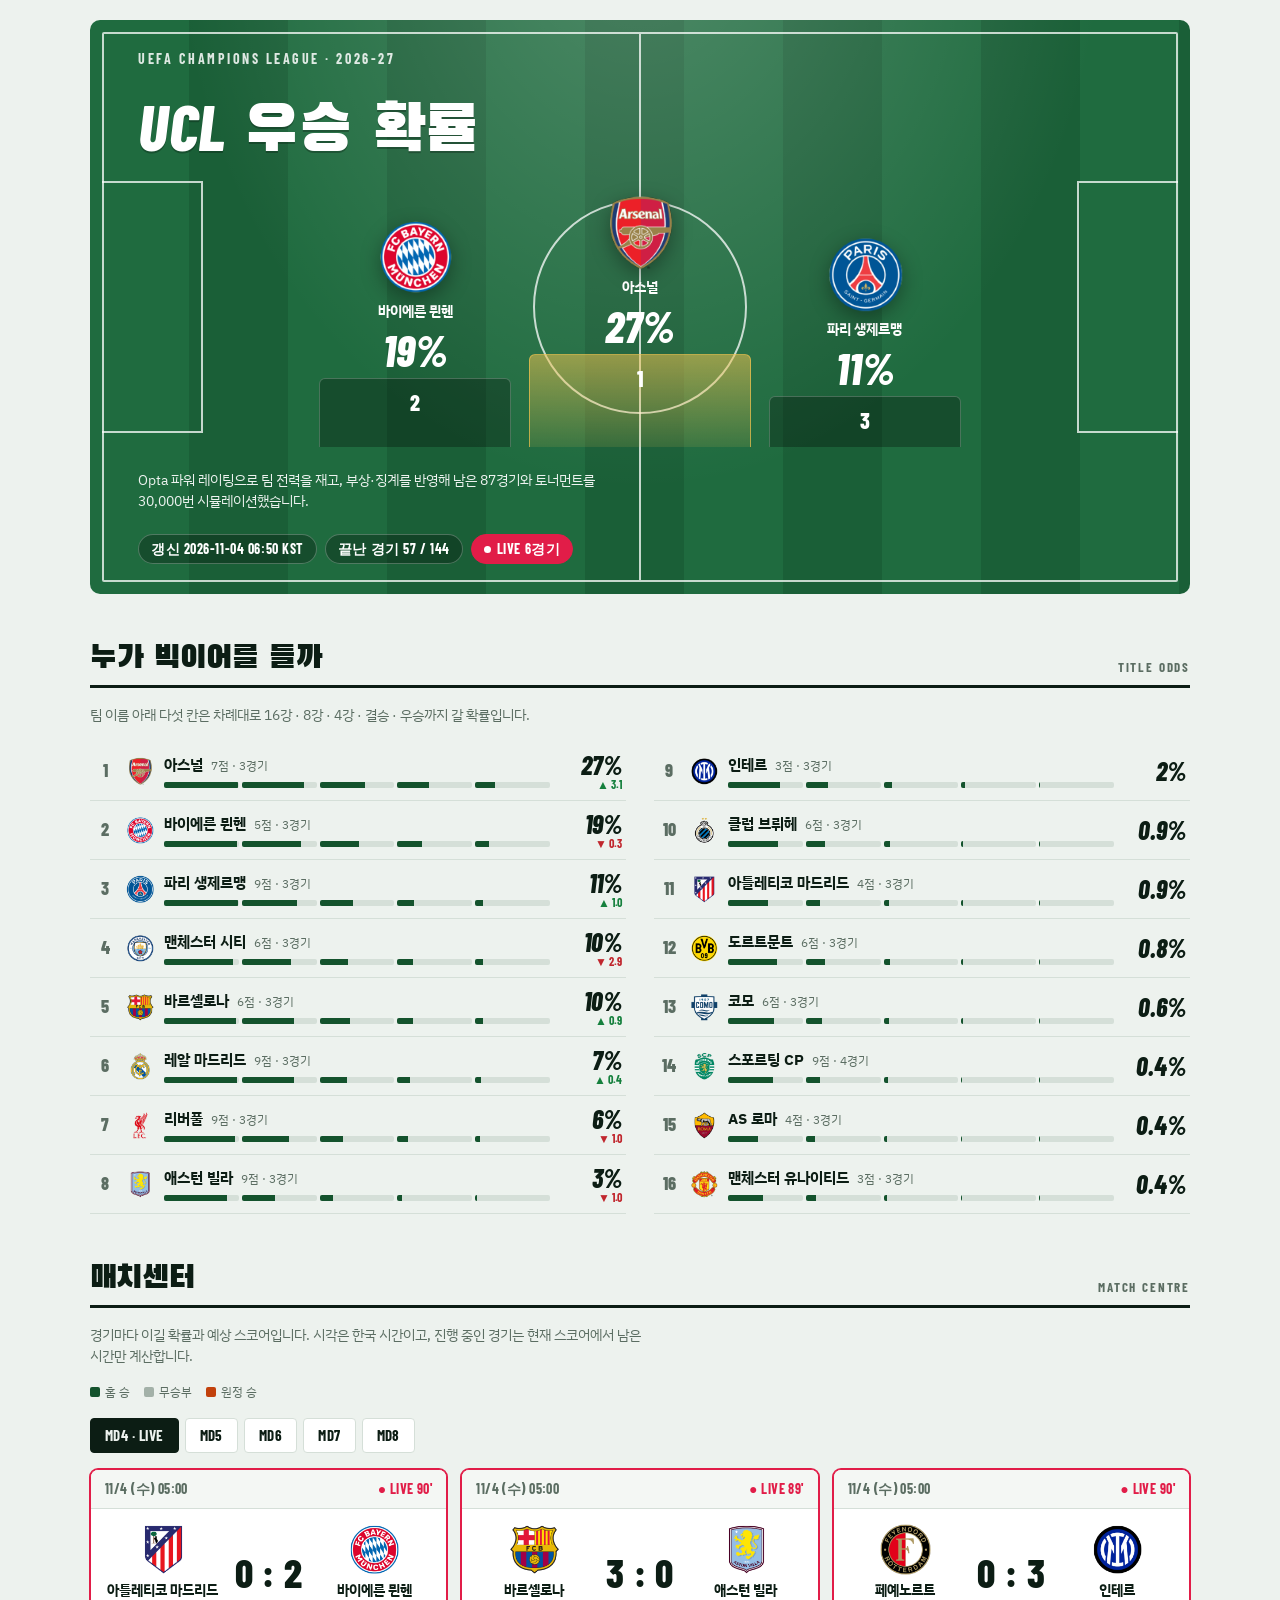
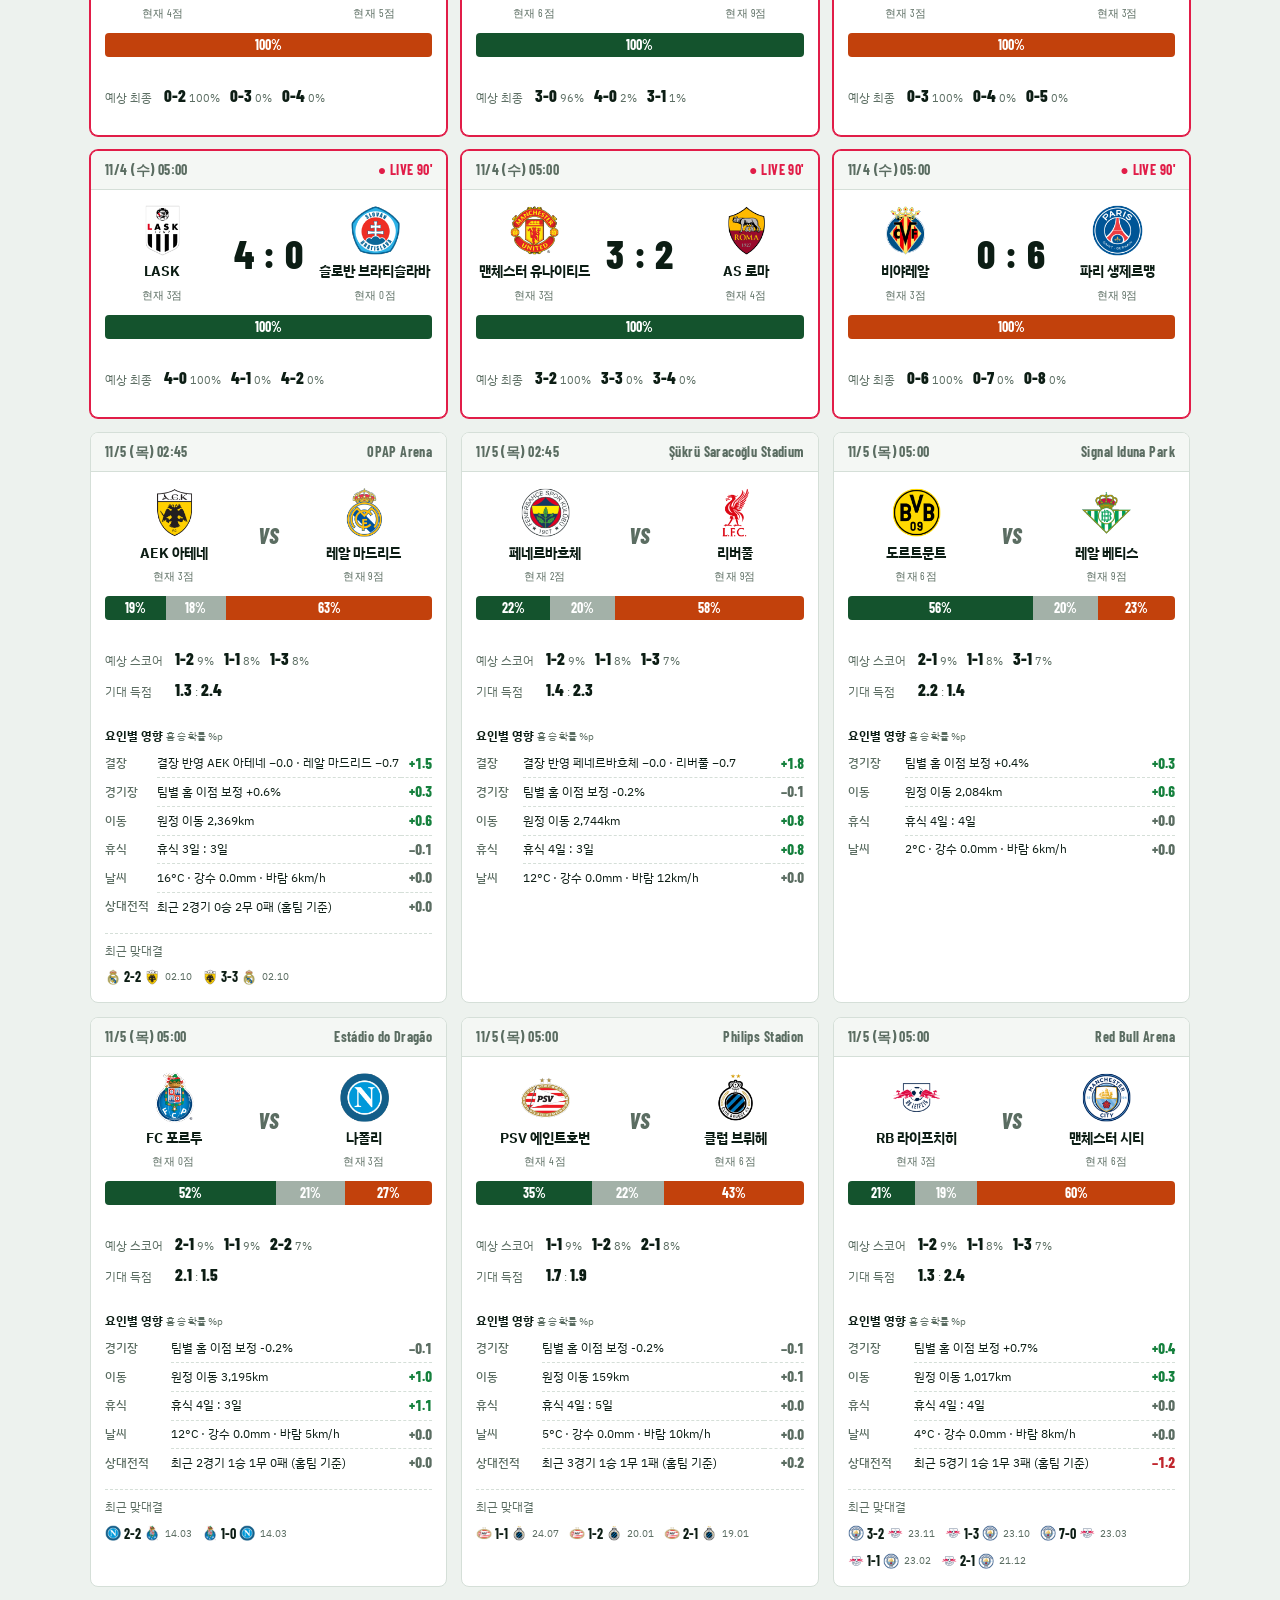
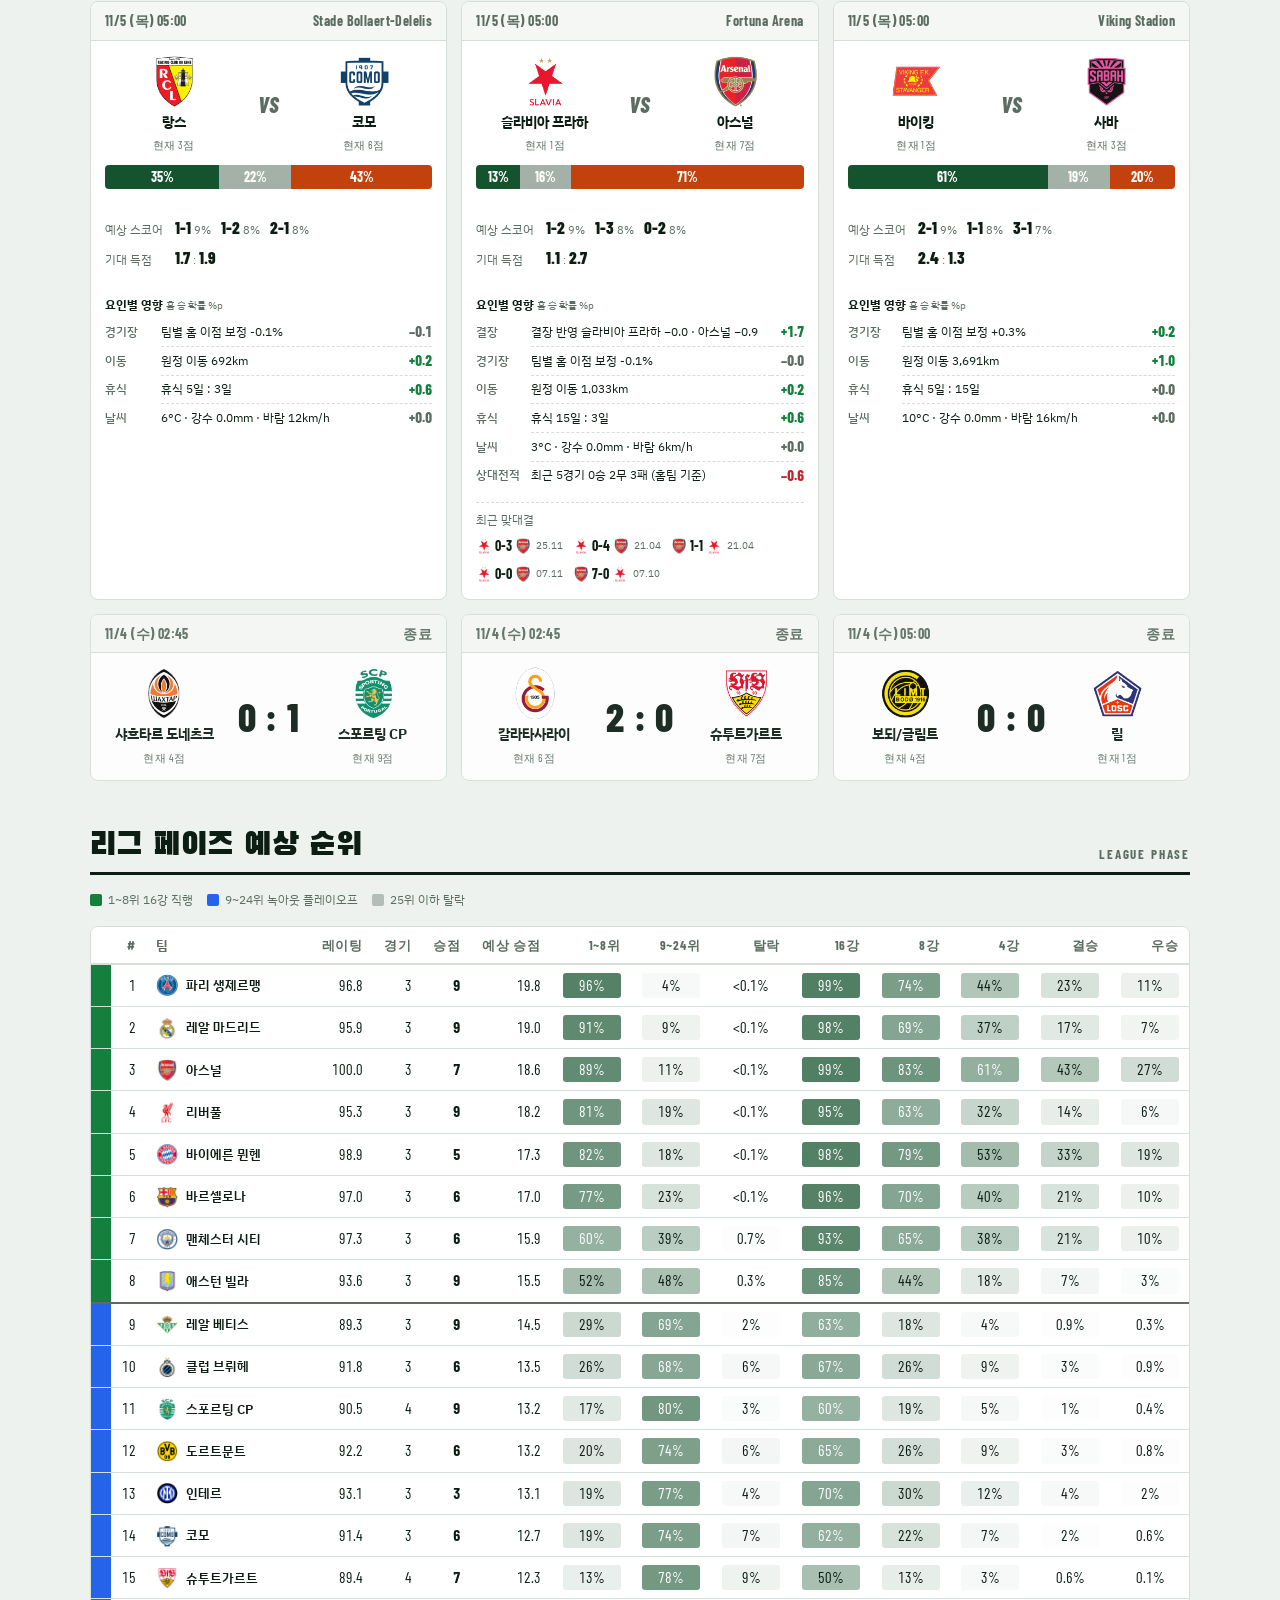
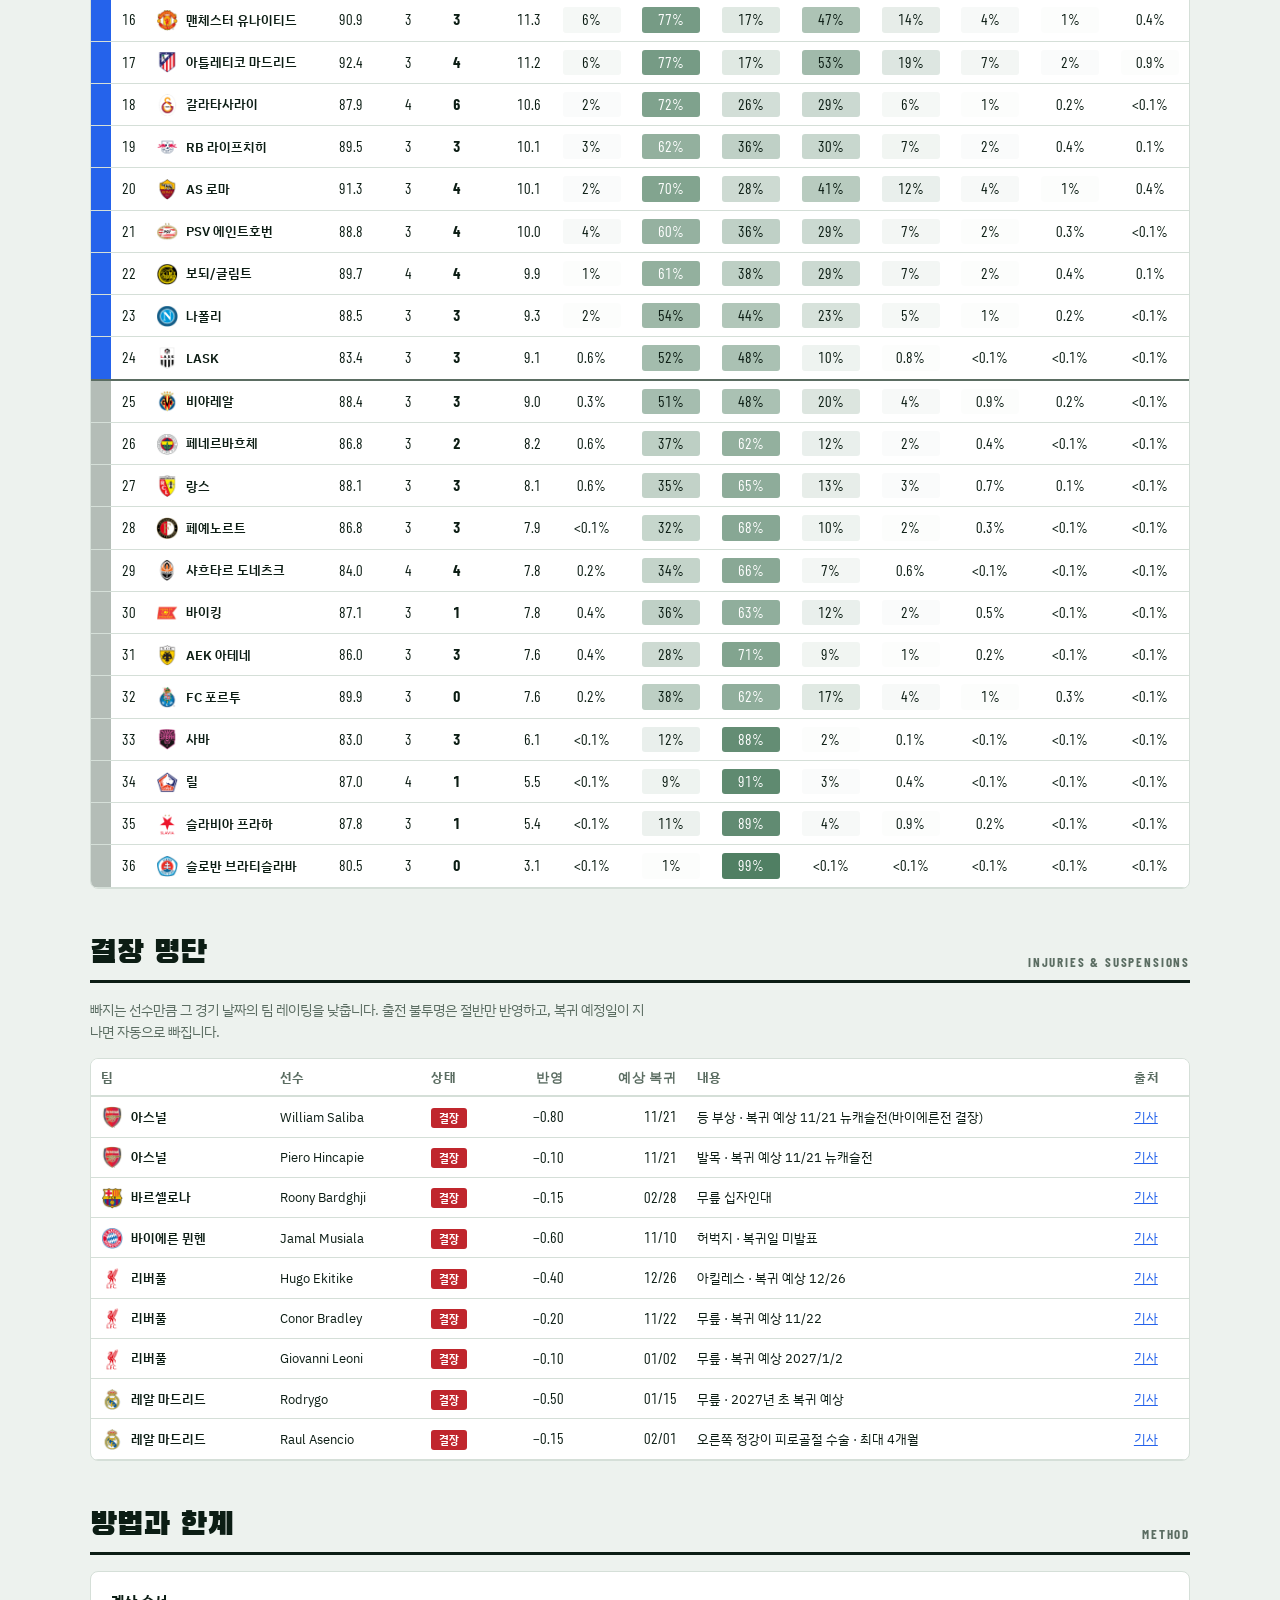
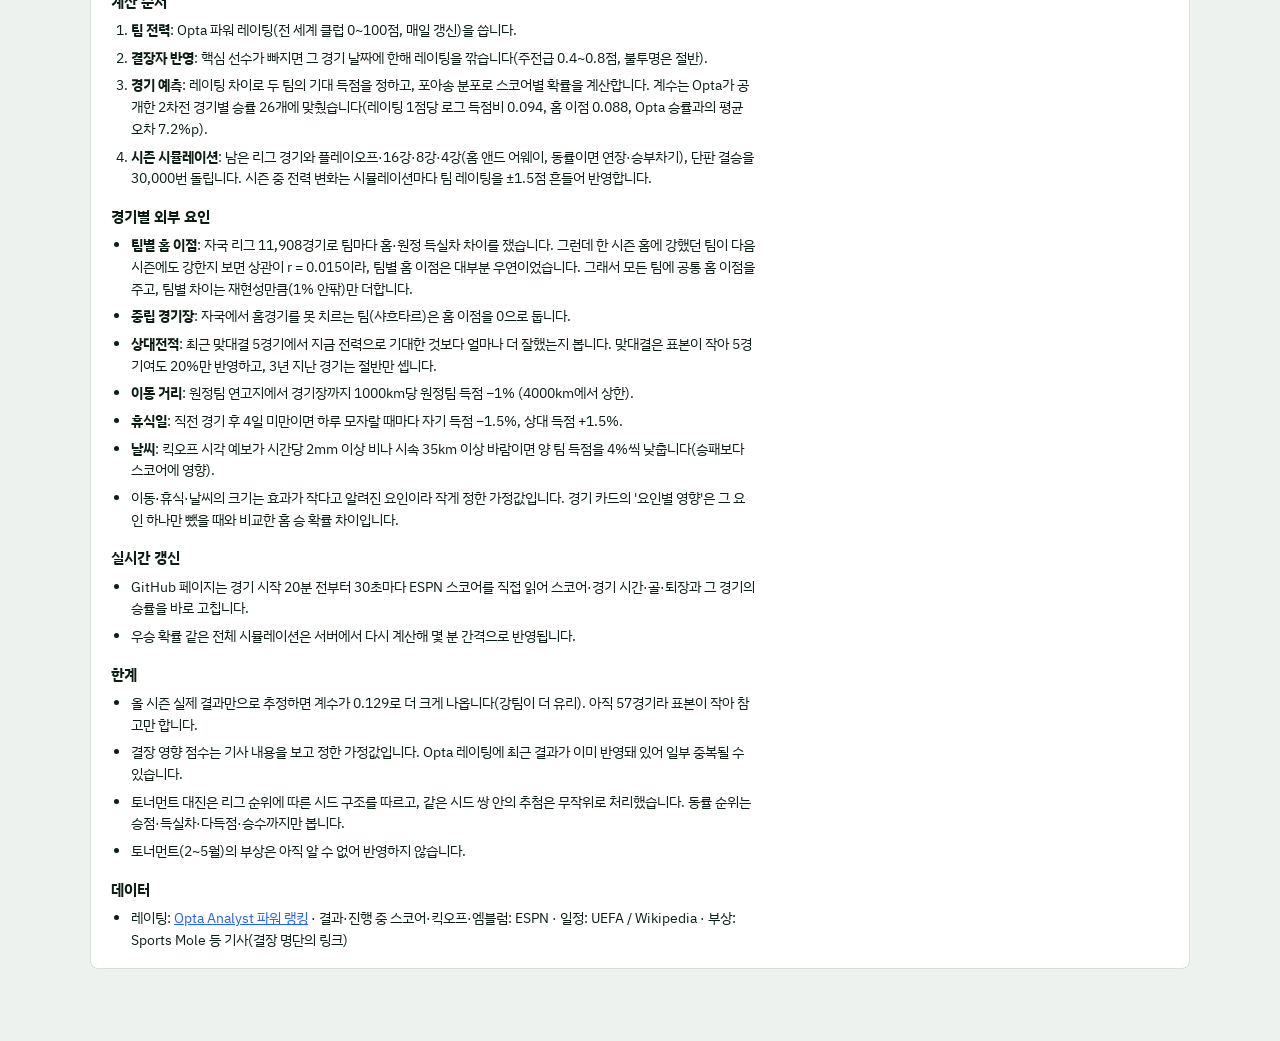
==== 06_ucl-2026-27/index.html @ 3986a667 "UCL 대시보드 자동 갱신 (11-04 06:50 KST, live)" ====
<!doctype html>
<html lang="ko">
<head>
<meta charset="utf-8">
<meta name="viewport" content="width=device-width, initial-scale=1, viewport-fit=cover">
<title>UCL 2026-27 우승 확률</title>
<link rel="preconnect" href="https://fonts.googleapis.com">
<link rel="preconnect" href="https://fonts.gstatic.com" crossorigin>
<link rel="stylesheet" href="https://fonts.googleapis.com/css2?family=Barlow+Condensed:ital,wght@0,500;0,700;0,800;1,800&family=Black+Han+Sans&family=IBM+Plex+Sans+KR:wght@400;500;700&display=swap">
<style>
/* Layout: 야간 경기장 중계 화면. 히어로는 잔디 피치(라인까지) 위에 우승 후보 시상대 → 우승 확률 보드 → 매치센터(스코어버그 카드) → 순위표 → 결장 명단 */
:root{
  --bg:#edf2ee; --panel:#ffffff; --panel-2:#f4f7f4; --ink:#0c1d14; --muted:#5b6d62; --line:#d5dfd8;
  --gold:#b8860b; --gold-soft:#f5ead0; --home:#14532d; --draw:#a3b1a8; --away:#c2410c;
  --zone-a:#15803d; --zone-b:#2563eb; --zone-c:#b4bdb7;
  --bad:#c0262d; --warn:#b26b00; --susp:#2563eb; --live:#e11d48;
  --pitch-1:#1f6b3f; --pitch-2:#1a5f37; --chalk:rgba(255,255,255,.75); --on-pitch:#ffffff;
  --f-kr:"Black Han Sans","IBM Plex Sans KR",sans-serif;
  --f-num:"Barlow Condensed","Arial Narrow",sans-serif;
  --f-body:"IBM Plex Sans KR","Apple SD Gothic Neo","Malgun Gothic",sans-serif;
}
@media (prefers-color-scheme: dark){:root:not([data-theme="light"]){
  --bg:#06100b; --panel:#0d1a13; --panel-2:#11221a; --ink:#e9f1ec; --muted:#93a89b; --line:#1f3328;
  --gold:#f0c24f; --gold-soft:#2c2410; --home:#4ade80; --draw:#4b5d52; --away:#fb923c;
  --zone-a:#22c55e; --zone-b:#60a5fa; --zone-c:#3a4a40;
  --bad:#ff6b70; --warn:#f2a93b; --susp:#60a5fa; --live:#ff4d6d;
  --pitch-1:#0f3d24; --pitch-2:#0c341f; --chalk:rgba(255,255,255,.55); color-scheme:dark}}
:root[data-theme="dark"]{
  --bg:#06100b; --panel:#0d1a13; --panel-2:#11221a; --ink:#e9f1ec; --muted:#93a89b; --line:#1f3328;
  --gold:#f0c24f; --gold-soft:#2c2410; --home:#4ade80; --draw:#4b5d52; --away:#fb923c;
  --zone-a:#22c55e; --zone-b:#60a5fa; --zone-c:#3a4a40;
  --bad:#ff6b70; --warn:#f2a93b; --susp:#60a5fa; --live:#ff4d6d;
  --pitch-1:#0f3d24; --pitch-2:#0c341f; --chalk:rgba(255,255,255,.55); color-scheme:dark}
body{margin:0;background:var(--bg);color:var(--ink);font-family:var(--f-body);font-size:15px;line-height:1.55}
.wrap{max-width:1100px;margin:0 auto;padding-inline:16px;padding-block:20px 72px;display:flex;flex-direction:column;gap:48px}
.num{font-family:var(--f-num);font-variant-numeric:tabular-nums}
.crest{width:28px;height:28px;object-fit:contain;flex:none}
.crest.lg{width:52px;height:52px}
.crest.xl{width:76px;height:76px;filter:drop-shadow(0 6px 10px rgba(0,0,0,.35))}

/* ── 히어로: 피치 ─────────────────────────────── */
.pitch{position:relative;border-radius:10px;overflow:hidden;color:var(--on-pitch);
  background:repeating-linear-gradient(90deg,var(--pitch-1) 0 9%,var(--pitch-2) 9% 18%);
  padding:28px clamp(16px,4vw,48px) 30px}
.pitch::before{content:"";position:absolute;inset:12px;border:2px solid var(--chalk);border-radius:2px;pointer-events:none;
  background:linear-gradient(var(--chalk),var(--chalk)) center/2px 100% no-repeat}
.pitch .circle{position:absolute;left:50%;top:50%;width:min(34vw,210px);aspect-ratio:1;transform:translate(-50%,-50%);border:2px solid var(--chalk);border-radius:50%;pointer-events:none}
.pitch .box{position:absolute;top:28%;bottom:28%;width:9%;border:2px solid var(--chalk);pointer-events:none}
.pitch .box.l{left:12px;border-left:0}.pitch .box.r{right:12px;border-right:0}
.pitch .glow{position:absolute;inset:0;background:radial-gradient(ellipse at 50% -20%,rgba(255,255,255,.22),transparent 60%);pointer-events:none}
.hero-in{position:relative;display:flex;flex-direction:column;gap:22px}
.kicker{font-family:var(--f-num);font-weight:700;letter-spacing:.18em;text-transform:uppercase;font-size:14px;opacity:.85}
.hero h1{margin:0;font-family:var(--f-kr);font-weight:400;font-size:clamp(38px,7vw,64px);line-height:1.05;text-wrap:balance;text-shadow:0 2px 0 rgba(0,0,0,.25)}
.hero h1 .en{font-family:var(--f-num);font-style:italic;font-weight:800;letter-spacing:.01em}
.chips{display:flex;flex-wrap:wrap;gap:8px}
.chip{font-family:var(--f-num);font-weight:700;font-size:14px;letter-spacing:.04em;padding:3px 12px;border-radius:999px;background:rgba(0,0,0,.28);border:1px solid rgba(255,255,255,.25)}
.chip.live{background:var(--live);border-color:var(--live);color:#fff}
.chip.live::before{content:"";display:inline-block;width:7px;height:7px;border-radius:50%;background:#fff;margin-right:6px;vertical-align:1px;animation:pulse 1.4s infinite}
@keyframes pulse{50%{opacity:.2}}
.podium{display:grid;grid-template-columns:1fr 1.15fr 1fr;align-items:end;gap:clamp(8px,2vw,20px);max-width:640px;margin:6px auto 0;width:100%}
.pod{display:flex;flex-direction:column;align-items:center;gap:6px;text-align:center;min-width:0}
.pod .nm{font-weight:700;font-size:14px;white-space:nowrap;overflow:hidden;text-overflow:ellipsis;max-width:100%}
.pod .p{font-family:var(--f-num);font-weight:800;font-style:italic;font-size:clamp(30px,5vw,44px);line-height:1}
.pod .step{width:100%;border-radius:6px 6px 0 0;background:rgba(0,0,0,.28);border:1px solid rgba(255,255,255,.22);border-bottom:0;display:flex;align-items:flex-start;justify-content:center;padding-top:6px;font-family:var(--f-num);font-weight:800;font-size:22px}
.pod.first .step{height:86px;background:linear-gradient(180deg,rgba(240,194,79,.55),rgba(240,194,79,.12));border-color:rgba(240,194,79,.7)}
.pod.second .step{height:62px}.pod.third .step{height:44px}
.hero .lede{margin:0;max-width:62ch;opacity:.92;font-size:14px}
@media (prefers-reduced-motion:reduce){.chip.live::before{animation:none}}

/* ── 섹션 공통 ───────────────────────────────── */
section{display:flex;flex-direction:column;gap:16px}
.sec-head{display:flex;align-items:flex-end;justify-content:space-between;gap:12px;flex-wrap:wrap;border-bottom:3px solid var(--ink);padding-bottom:8px}
.sec-head h2{margin:0;font-family:var(--f-kr);font-weight:400;font-size:clamp(24px,4vw,32px);line-height:1.1}
.sec-head .tag{font-family:var(--f-num);font-weight:700;letter-spacing:.14em;text-transform:uppercase;font-size:13px;color:var(--muted)}
.sub{color:var(--muted);max-width:70ch;margin:0;font-size:14px}

/* ── 우승 확률 보드 ──────────────────────────── */
.board{display:grid;grid-template-columns:1fr 1fr;grid-template-rows:repeat(8,auto);grid-auto-flow:column;gap:0 28px}
.trow{display:grid;grid-template-columns:22px 28px minmax(0,1fr) 62px;align-items:center;gap:10px;padding:10px 4px;border-bottom:1px solid var(--line)}
.trow .rk{font-family:var(--f-num);font-weight:800;font-size:18px;color:var(--muted);text-align:center}
.trow .mid{min-width:0;display:flex;flex-direction:column;gap:5px}
.trow .nm{font-weight:700;white-space:nowrap;overflow:hidden;text-overflow:ellipsis;display:flex;gap:8px;align-items:baseline}
.trow .nm small{font-weight:400;color:var(--muted);font-size:12px}
.funnel{display:grid;grid-template-columns:repeat(5,1fr);gap:3px}
.funnel span{height:6px;border-radius:2px;background:var(--line);position:relative;overflow:hidden}
.funnel span i{position:absolute;inset:0;background:var(--home)}
.trow .pv{text-align:right;font-family:var(--f-num);font-weight:800;font-style:italic;font-size:26px;line-height:1}
.trow .pv .delta{display:block;font-style:normal;font-size:12px;font-weight:700}
.up{color:var(--zone-a)} .down{color:var(--bad)}
.funnel-key{display:flex;gap:4px;font-size:11px;color:var(--muted);font-family:var(--f-num);letter-spacing:.06em}

/* ── 매치센터 ─────────────────────────────────── */
.tabs{display:flex;gap:6px;flex-wrap:wrap}
.tabs button{font:inherit;font-family:var(--f-num);font-weight:700;font-size:15px;letter-spacing:.03em;padding:5px 14px;border-radius:4px;border:1px solid var(--line);background:var(--panel);color:var(--ink);cursor:pointer}
.tabs button:hover{border-color:var(--ink)}
.tabs button[aria-pressed="true"]{background:var(--ink);color:var(--bg);border-color:var(--ink)}
.tabs button:focus-visible{outline:2px solid var(--zone-b);outline-offset:2px}
.legend{display:flex;gap:14px;flex-wrap:wrap;font-size:12px;color:var(--muted)}
.legend i{display:inline-block;width:10px;height:10px;border-radius:2px;margin-right:5px;vertical-align:-1px}
.cards{display:grid;grid-template-columns:repeat(auto-fill,minmax(320px,1fr));gap:14px}
.card{background:var(--panel);border:1px solid var(--line);border-radius:8px;overflow:hidden;display:flex;flex-direction:column;min-width:0}
.card.is-live{border-color:var(--live);box-shadow:0 0 0 1px var(--live)}
.c-top{display:flex;justify-content:space-between;align-items:center;padding:8px 14px;background:var(--panel-2);border-bottom:1px solid var(--line);font-family:var(--f-num);font-weight:700;font-size:14px;letter-spacing:.03em;color:var(--muted)}
.c-top .lv{color:var(--live)}
.c-body{padding:14px;display:flex;flex-direction:column;gap:12px}
.teams{display:grid;grid-template-columns:1fr auto 1fr;align-items:center;gap:6px}
.side{display:flex;flex-direction:column;align-items:center;gap:6px;text-align:center;min-width:0}
.side .t{font-weight:700;font-size:14px;line-height:1.25;word-break:keep-all}
.side .r{font-size:11px;color:var(--muted);font-family:var(--f-num);letter-spacing:.04em}
.score{font-family:var(--f-num);font-weight:800;font-size:40px;line-height:1;padding:0 8px;letter-spacing:.02em}
.vs{font-family:var(--f-num);font-weight:800;font-style:italic;font-size:22px;color:var(--muted);padding:0 10px}
.wdl{display:flex;height:24px;border-radius:4px;overflow:hidden;font-family:var(--f-num);font-weight:700;font-size:14px}
.wdl span{display:flex;align-items:center;justify-content:center;color:#fff;min-width:0;overflow:hidden}
.wdl .h{background:var(--home)} .wdl .d{background:var(--draw)} .wdl .a{background:var(--away)}
.stats{display:grid;grid-template-columns:auto 1fr;gap:4px 12px;font-size:13px;align-items:baseline}
.stats dt{color:var(--muted);font-size:12px}
.stats dd{margin:0;display:flex;gap:10px;flex-wrap:wrap}
.stats b{font-family:var(--f-num);font-weight:800;font-size:17px}
.stats small{color:var(--muted)}
.inj{font-size:12px;color:var(--warn);border-top:1px dashed var(--line);padding-top:8px}

.card.is-ft{opacity:.92}
.c-top .ft{color:var(--muted)}
.ev{list-style:none;margin:0;padding:0;display:flex;flex-direction:column;gap:2px;font-size:12px}
.ev li{display:flex;gap:6px;align-items:center}
.ev li.a{justify-content:flex-end;text-align:right}
.ev .m{font-family:var(--f-num);font-weight:700;color:var(--muted)}
.ev .rc{display:inline-block;width:8px;height:11px;background:var(--bad);border-radius:1px}
.fac{width:100%;border-collapse:collapse;font-size:12px}
.fac caption{text-align:left;font-weight:700;font-size:12px;padding-bottom:4px}
.fac caption small{font-weight:400;color:var(--muted)}
.fac th{font-family:var(--f-body);font-weight:500;color:var(--muted);text-align:left;padding:3px 8px 3px 0;border:0;background:none;letter-spacing:0;white-space:nowrap;font-size:12px}
.fac td{border:0;border-top:1px dashed var(--line);padding:3px 0;font-family:var(--f-body);font-size:12px}
.fac tr:first-of-type td,.fac tr:first-of-type th{border-top:0}
.fac td.tx{text-align:left;white-space:normal;color:var(--ink)}
.fac td.fx{text-align:right;font-family:var(--f-num);font-weight:800;font-size:14px;padding-left:8px}
.fx.pos{color:var(--zone-a)} .fx.neg{color:var(--bad)} .fx.z{color:var(--muted)}
.h2h{display:flex;flex-wrap:wrap;gap:6px 10px;align-items:center;font-size:12px;border-top:1px dashed var(--line);padding-top:8px}
.h2h .lbl{color:var(--muted);width:100%}
.h2h .g{display:inline-flex;align-items:center;gap:3px}
.h2h .g .crest{width:16px;height:16px}
.h2h .g b{font-family:var(--f-num);font-size:14px}
.h2h .g small{color:var(--muted);margin-left:2px}
/* ── 표 ────────────────────────────────────────── */
.scroll{overflow-x:auto;background:var(--panel);border:1px solid var(--line);border-radius:8px}
table{border-collapse:collapse;width:100%;font-size:13px}
th,td{padding:8px 10px;text-align:right;white-space:nowrap}
th{font-family:var(--f-num);font-weight:700;font-size:13px;letter-spacing:.06em;color:var(--muted);border-bottom:2px solid var(--line);background:var(--panel)}
td{border-bottom:1px solid var(--line);font-family:var(--f-num);font-size:15px;font-variant-numeric:tabular-nums}
td.tn,th.tn{text-align:left;font-family:var(--f-body);font-size:13px}
td.tn .tc{display:flex;align-items:center;gap:8px;font-weight:600}
td.tn .tc .crest{width:22px;height:22px}
td.zone{padding:0;width:4px}
tr.z-a td.zone{background:var(--zone-a)} tr.z-b td.zone{background:var(--zone-b)} tr.z-c td.zone{background:var(--zone-c)}
tr.cut td{border-bottom:2px solid var(--muted)}
.heat{border-radius:3px;padding:1px 6px;display:inline-block;min-width:46px;text-align:center}
.pill{font-family:var(--f-body);font-size:11px;font-weight:700;padding:2px 8px;border-radius:3px;color:#fff}
.pill.out{background:var(--bad)} .pill.doubt{background:var(--warn)} .pill.suspended{background:var(--susp)}
td a{color:var(--zone-b)}
td.note{white-space:normal;text-align:left;font-family:var(--f-body);font-size:13px;min-width:220px}
.zones{display:flex;gap:14px;flex-wrap:wrap;font-size:12px;color:var(--muted)}
.zones i{display:inline-block;width:12px;height:12px;border-radius:2px;margin-right:6px;vertical-align:-2px}

.method{background:var(--panel);border:1px solid var(--line);border-radius:8px;padding:18px 20px;font-size:14px}
.method h3{font-size:15px;margin:16px 0 6px}
.method h3:first-child{margin-top:0}
.method ol,.method ul{margin:0;padding-left:20px;display:flex;flex-direction:column;gap:6px;max-width:78ch}
.method a{color:var(--zone-b)}

@media (max-width:760px){.board{grid-template-columns:1fr;grid-template-rows:none;grid-auto-flow:row}}
@media (max-width:480px){.crest.xl{width:56px;height:56px}.pod.first .step{height:64px}.pod.second .step{height:46px}.pod.third .step{height:32px}.pitch .box{display:none}.score{font-size:34px}}
</style>
</head>
<body>


<div class="wrap">
  <header class="pitch hero">
    <div class="glow"></div><div class="circle"></div><div class="box l"></div><div class="box r"></div>
    <div class="hero-in">
      <span class="kicker">UEFA Champions League · 2026-27</span>
      <h1><span class="en">UCL</span> 우승 확률</h1>
      <div class="podium" id="podium"></div>
      <p class="lede" id="lede"></p>
      <div class="chips"><span id="meta" class="chips"></span><span class="chip live" id="livechip" hidden></span></div>
    </div>
  </header>

  <section>
    <div class="sec-head"><h2>누가 빅이어를 들까</h2><span class="tag">Title odds</span></div>
    <p class="sub">팀 이름 아래 다섯 칸은 차례대로 16강 · 8강 · 4강 · 결승 · 우승까지 갈 확률입니다.</p>
    <div class="board" id="board"></div>
  </section>

  <section>
    <div class="sec-head"><h2>매치센터</h2><span class="tag">Match centre</span></div>
    <p class="sub">경기마다 이길 확률과 예상 스코어입니다. 시각은 한국 시간이고, 진행 중인 경기는 현재 스코어에서 남은 시간만 계산합니다.</p>
    <div class="legend"><span><i style="background:var(--home)"></i>홈 승</span><span><i style="background:var(--draw)"></i>무승부</span><span><i style="background:var(--away)"></i>원정 승</span></div>
    <div class="tabs" id="mdtabs" role="group" aria-label="라운드 선택"></div>
    <div class="cards" id="cards"></div>
  </section>

  <section>
    <div class="sec-head"><h2>리그 페이즈 예상 순위</h2><span class="tag">League phase</span></div>
    <div class="zones"><span><i style="background:var(--zone-a)"></i>1~8위 16강 직행</span><span><i style="background:var(--zone-b)"></i>9~24위 녹아웃 플레이오프</span><span><i style="background:var(--zone-c)"></i>25위 이하 탈락</span></div>
    <div class="scroll"><table id="league"></table></div>
  </section>

  <section>
    <div class="sec-head"><h2>결장 명단</h2><span class="tag">Injuries &amp; suspensions</span></div>
    <p class="sub">빠지는 선수만큼 그 경기 날짜의 팀 레이팅을 낮춥니다. 출전 불투명은 절반만 반영하고, 복귀 예정일이 지나면 자동으로 빠집니다.</p>
    <div class="scroll"><table id="inj"></table></div>
  </section>

  <section>
    <div class="sec-head"><h2>방법과 한계</h2><span class="tag">Method</span></div>
    <div class="method" id="method"></div>
  </section>
</div>

<script>
const D = {"updated": "2026-11-04 06:50 KST", "n_sim": 30000, "beta": 0.0935633835196495, "home": 0.08788457855582235, "beta_results": 0.1286792631968853, "opta_rmse": 0.07150827550689046, "avg_goals": 3.5555555555555554, "n_done": 57, "names": {"PSG": "파리 생제르맹", "BAY": "바이에른 뮌헨", "RMA": "레알 마드리드", "LIV": "리버풀", "INT": "인테르", "MCI": "맨체스터 시티", "ARS": "아스널", "BAR": "바르셀로나", "ATM": "아틀레티코 마드리드", "BVB": "도르트문트", "ROM": "AS 로마", "SCP": "스포르팅 CP", "AVL": "애스턴 빌라", "POR": "FC 포르투", "MUN": "맨체스터 유나이티드", "BRU": "클럽 브뤼헤", "BET": "레알 베티스", "PSV": "PSV 에인트호번", "FEY": "페예노르트", "LIL": "릴", "BOD": "보되/글림트", "NAP": "나폴리", "RBL": "RB 라이프치히", "VIL": "비야레알", "FEN": "페네르바흐체", "SHA": "샤흐타르 도네츠크", "GAL": "갈라타사라이", "SLA": "슬라비아 프라하", "SLO": "슬로반 브라티슬라바", "STU": "슈투트가르트", "AEK": "AEK 아테네", "LAS": "LASK", "COM": "코모", "RCL": "랑스", "VIK": "바이킹", "SAB": "사바"}, "teams": [{"code": "ARS", "team": "아스널", "rating": 100.0, "injury_now": 1.1, "played": 3, "pts_now": 7, "exp_pts": 18.5582, "top8": 0.8885666666666666, "playoff": 0.11123333333333334, "out": 0.0002, "R16": 0.9879, "QF": 0.8316333333333333, "SF": 0.6115, "F": 0.4258, "W": 0.26543333333333335}, {"code": "BAY", "team": "바이에른 뮌헨", "rating": 98.92, "injury_now": 1.5999999999999999, "played": 3, "pts_now": 5, "exp_pts": 17.2747, "top8": 0.8190333333333333, "playoff": 0.1802, "out": 0.0007666666666666667, "R16": 0.9782333333333333, "QF": 0.7872333333333333, "SF": 0.5256333333333333, "F": 0.3338333333333333, "W": 0.18883333333333333}, {"code": "PSG", "team": "파리 생제르맹", "rating": 96.76, "injury_now": 0.05, "played": 3, "pts_now": 9, "exp_pts": 19.7707, "top8": 0.9591666666666666, "playoff": 0.04083333333333333, "out": 0.0, "R16": 0.9926333333333334, "QF": 0.7441333333333333, "SF": 0.44376666666666664, "F": 0.22743333333333332, "W": 0.109}, {"code": "MCI", "team": "맨체스터 시티", "rating": 97.28, "injury_now": 0.0, "played": 3, "pts_now": 6, "exp_pts": 15.9161, "top8": 0.6004666666666667, "playoff": 0.3926, "out": 0.006933333333333333, "R16": 0.929, "QF": 0.6530666666666667, "SF": 0.3822333333333333, "F": 0.20673333333333332, "W": 0.10416666666666667}, {"code": "BAR", "team": "바르셀로나", "rating": 97.02, "injury_now": 0.35, "played": 3, "pts_now": 6, "exp_pts": 17.0389, "top8": 0.7706, "playoff": 0.22923333333333334, "out": 0.00016666666666666666, "R16": 0.9608666666666666, "QF": 0.6961333333333334, "SF": 0.4008, "F": 0.21256666666666665, "W": 0.104}, {"code": "RMA", "team": "레알 마드리드", "rating": 95.86, "injury_now": 1.25, "played": 3, "pts_now": 9, "exp_pts": 19.03536666666667, "top8": 0.9089333333333334, "playoff": 0.09093333333333334, "out": 0.00013333333333333334, "R16": 0.9796333333333334, "QF": 0.6919666666666666, "SF": 0.3664, "F": 0.1713, "W": 0.0745}, {"code": "LIV", "team": "리버풀", "rating": 95.28, "injury_now": 1.3, "played": 3, "pts_now": 9, "exp_pts": 18.2295, "top8": 0.8134333333333333, "playoff": 0.18626666666666666, "out": 0.0003, "R16": 0.9536333333333333, "QF": 0.6336333333333334, "SF": 0.31756666666666666, "F": 0.13893333333333333, "W": 0.05993333333333333}, {"code": "AVL", "team": "애스턴 빌라", "rating": 93.59, "injury_now": 0.0, "played": 3, "pts_now": 9, "exp_pts": 15.461033333333333, "top8": 0.5161, "playoff": 0.48086666666666666, "out": 0.003033333333333333, "R16": 0.8459666666666666, "QF": 0.44316666666666665, "SF": 0.17786666666666667, "F": 0.0654, "W": 0.025033333333333335}, {"code": "INT", "team": "인테르", "rating": 93.09, "injury_now": 0.0, "played": 3, "pts_now": 3, "exp_pts": 13.058266666666666, "top8": 0.19353333333333333, "playoff": 0.7653, "out": 0.041166666666666664, "R16": 0.6978, "QF": 0.29856666666666665, "SF": 0.11746666666666666, "F": 0.04206666666666667, "W": 0.0153}, {"code": "BRU", "team": "클럽 브뤼헤", "rating": 91.79, "injury_now": 0.0, "played": 3, "pts_now": 6, "exp_pts": 13.5191, "top8": 0.2634666666666667, "playoff": 0.6782333333333334, "out": 0.0583, "R16": 0.6671666666666667, "QF": 0.2628666666666667, "SF": 0.0893, "F": 0.0271, "W": 0.008833333333333334}, {"code": "ATM", "team": "아틀레티코 마드리드", "rating": 92.44, "injury_now": 0.0, "played": 3, "pts_now": 4, "exp_pts": 11.245733333333334, "top8": 0.05683333333333333, "playoff": 0.7685, "out": 0.17466666666666666, "R16": 0.5326333333333333, "QF": 0.19056666666666666, "SF": 0.07316666666666667, "F": 0.024166666666666666, "W": 0.0087}, {"code": "BVB", "team": "도르트문트", "rating": 92.21, "injury_now": 0.0, "played": 3, "pts_now": 6, "exp_pts": 13.202133333333334, "top8": 0.1993, "playoff": 0.7391, "out": 0.0616, "R16": 0.6545666666666666, "QF": 0.2568666666666667, "SF": 0.08726666666666667, "F": 0.027633333333333333, "W": 0.0084}, {"code": "COM", "team": "코모", "rating": 91.4, "injury_now": 0.0, "played": 3, "pts_now": 6, "exp_pts": 12.698133333333333, "top8": 0.18676666666666666, "playoff": 0.7404666666666667, "out": 0.07276666666666666, "R16": 0.6152666666666666, "QF": 0.22053333333333333, "SF": 0.0714, "F": 0.0198, "W": 0.006166666666666667}, {"code": "SCP", "team": "스포르팅 CP", "rating": 90.51, "injury_now": 0.0, "played": 4, "pts_now": 9, "exp_pts": 13.2397, "top8": 0.17253333333333334, "playoff": 0.7992333333333334, "out": 0.028233333333333333, "R16": 0.5992666666666666, "QF": 0.18776666666666667, "SF": 0.0541, "F": 0.0134, "W": 0.0041}, {"code": "ROM", "team": "AS 로마", "rating": 91.35, "injury_now": 0.0, "played": 3, "pts_now": 4, "exp_pts": 10.108033333333333, "top8": 0.024266666666666666, "playoff": 0.7000666666666666, "out": 0.27566666666666667, "R16": 0.40553333333333336, "QF": 0.12416666666666666, "SF": 0.040966666666666665, "F": 0.0122, "W": 0.0037333333333333333}, {"code": "MUN", "team": "맨체스터 유나이티드", "rating": 90.94, "injury_now": 0.0, "played": 3, "pts_now": 3, "exp_pts": 11.313066666666666, "top8": 0.057633333333333335, "playoff": 0.7680666666666667, "out": 0.1743, "R16": 0.47136666666666666, "QF": 0.13956666666666667, "SF": 0.042166666666666665, "F": 0.011966666666666667, "W": 0.0036666666666666666}, {"code": "BET", "team": "레알 베티스", "rating": 89.34, "injury_now": 0.0, "played": 3, "pts_now": 9, "exp_pts": 14.464966666666667, "top8": 0.28963333333333335, "playoff": 0.6943333333333334, "out": 0.016033333333333333, "R16": 0.6263666666666666, "QF": 0.18206666666666665, "SF": 0.0422, "F": 0.0089, "W": 0.002533333333333333}, {"code": "RBL", "team": "RB 라이프치히", "rating": 89.47, "injury_now": 0.0, "played": 3, "pts_now": 3, "exp_pts": 10.142066666666667, "top8": 0.0265, "playoff": 0.6166, "out": 0.3569, "R16": 0.3027666666666667, "QF": 0.07476666666666666, "SF": 0.020566666666666667, "F": 0.0044, "W": 0.0013}, {"code": "STU", "team": "슈투트가르트", "rating": 89.42, "injury_now": 0.0, "played": 4, "pts_now": 7, "exp_pts": 12.319533333333334, "top8": 0.12613333333333332, "playoff": 0.7842, "out": 0.08966666666666667, "R16": 0.4987333333333333, "QF": 0.13203333333333334, "SF": 0.033666666666666664, "F": 0.0061333333333333335, "W": 0.0013}, {"code": "BOD", "team": "보되/글림트", "rating": 89.65, "injury_now": 0.0, "played": 4, "pts_now": 4, "exp_pts": 9.8852, "top8": 0.014933333333333333, "playoff": 0.6067333333333333, "out": 0.37833333333333335, "R16": 0.2894333333333333, "QF": 0.06893333333333333, "SF": 0.018133333333333335, "F": 0.003833333333333333, "W": 0.0012333333333333332}, {"code": "POR", "team": "FC 포르투", "rating": 89.87, "injury_now": 0.0, "played": 3, "pts_now": 0, "exp_pts": 7.5997, "top8": 0.0022, "playoff": 0.37703333333333333, "out": 0.6207666666666667, "R16": 0.17163333333333333, "QF": 0.04306666666666667, "SF": 0.0122, "F": 0.0029, "W": 0.0009666666666666667}, {"code": "PSV", "team": "PSV 에인트호번", "rating": 88.79, "injury_now": 0.0, "played": 3, "pts_now": 4, "exp_pts": 10.002833333333333, "top8": 0.037566666666666665, "playoff": 0.6033333333333334, "out": 0.3591, "R16": 0.29056666666666664, "QF": 0.06676666666666667, "SF": 0.016066666666666667, "F": 0.0033666666666666667, "W": 0.0005666666666666667}, {"code": "VIL", "team": "비야레알", "rating": 88.39, "injury_now": 0.0, "played": 3, "pts_now": 3, "exp_pts": 9.030233333333333, "top8": 0.0028, "playoff": 0.513, "out": 0.4842, "R16": 0.20343333333333333, "QF": 0.040233333333333336, "SF": 0.009266666666666666, "F": 0.0021666666666666666, "W": 0.0005666666666666667}, {"code": "NAP", "team": "나폴리", "rating": 88.55, "injury_now": 0.0, "played": 3, "pts_now": 3, "exp_pts": 9.2715, "top8": 0.016133333333333333, "playoff": 0.5407666666666666, "out": 0.4431, "R16": 0.22886666666666666, "QF": 0.049, "SF": 0.0115, "F": 0.0024666666666666665, "W": 0.0005333333333333334}, {"code": "GAL", "team": "갈라타사라이", "rating": 87.93, "injury_now": 0.0, "played": 4, "pts_now": 6, "exp_pts": 10.603833333333334, "top8": 0.024533333333333334, "playoff": 0.7167, "out": 0.25876666666666664, "R16": 0.2935, "QF": 0.0567, "SF": 0.011533333333333333, "F": 0.0022333333333333333, "W": 0.0004}, {"code": "RCL", "team": "랑스", "rating": 88.09, "injury_now": 0.0, "played": 3, "pts_now": 3, "exp_pts": 8.0588, "top8": 0.005566666666666667, "playoff": 0.34776666666666667, "out": 0.6466666666666666, "R16": 0.1348, "QF": 0.0273, "SF": 0.006533333333333334, "F": 0.0013, "W": 0.0002666666666666667}, {"code": "VIK", "team": "바이킹", "rating": 87.06, "injury_now": 0.0, "played": 3, "pts_now": 1, "exp_pts": 7.7927333333333335, "top8": 0.0044, "playoff": 0.3626, "out": 0.633, "R16": 0.1243, "QF": 0.021433333333333332, "SF": 0.004633333333333333, "F": 0.0005, "W": 0.00016666666666666666}, {"code": "SLA", "team": "슬라비아 프라하", "rating": 87.8, "injury_now": 0.0, "played": 3, "pts_now": 1, "exp_pts": 5.4287, "top8": 0.0005333333333333334, "playoff": 0.1092, "out": 0.8902666666666667, "R16": 0.03953333333333333, "QF": 0.008566666666666667, "SF": 0.0019, "F": 0.0003333333333333333, "W": 0.00013333333333333334}, {"code": "FEY", "team": "페예노르트", "rating": 86.75, "injury_now": 0.0, "played": 3, "pts_now": 3, "exp_pts": 7.860333333333333, "top8": 0.0008, "playoff": 0.32253333333333334, "out": 0.6766666666666666, "R16": 0.0985, "QF": 0.0155, "SF": 0.0026, "F": 0.0002666666666666667, "W": 6.666666666666667e-05}, {"code": "FEN", "team": "페네르바흐체", "rating": 86.76, "injury_now": 0.0, "played": 3, "pts_now": 2, "exp_pts": 8.242266666666668, "top8": 0.005733333333333333, "playoff": 0.3748666666666667, "out": 0.6194, "R16": 0.12466666666666666, "QF": 0.020066666666666667, "SF": 0.0037333333333333333, "F": 0.00046666666666666666, "W": 6.666666666666667e-05}, {"code": "LIL", "team": "릴", "rating": 86.98, "injury_now": 0.0, "played": 4, "pts_now": 1, "exp_pts": 5.4859333333333336, "top8": 0.0, "playoff": 0.08746666666666666, "out": 0.9125333333333333, "R16": 0.026766666666666668, "QF": 0.0043, "SF": 0.0007333333333333333, "F": 0.00013333333333333334, "W": 3.3333333333333335e-05}, {"code": "AEK", "team": "AEK 아테네", "rating": 86.04, "injury_now": 0.0, "played": 3, "pts_now": 3, "exp_pts": 7.625533333333333, "top8": 0.0037, "playoff": 0.2841666666666667, "out": 0.7121333333333333, "R16": 0.0855, "QF": 0.012033333333333333, "SF": 0.0016, "F": 0.00013333333333333334, "W": 3.3333333333333335e-05}, {"code": "LAS", "team": "LASK", "rating": 83.36, "injury_now": 0.0, "played": 3, "pts_now": 3, "exp_pts": 9.099266666666667, "top8": 0.0057666666666666665, "playoff": 0.5173333333333333, "out": 0.4769, "R16": 0.0969, "QF": 0.0077, "SF": 0.0007, "F": 0.0001, "W": 3.3333333333333335e-05}, {"code": "SHA", "team": "샤흐타르 도네츠크", "rating": 83.96, "injury_now": 0.0, "played": 4, "pts_now": 4, "exp_pts": 7.821433333333333, "top8": 0.0021, "playoff": 0.33753333333333335, "out": 0.6603666666666667, "R16": 0.0721, "QF": 0.006166666666666667, "SF": 0.0007333333333333333, "F": 3.3333333333333335e-05, "W": 0.0}, {"code": "SLO", "team": "슬로반 브라티슬라바", "rating": 80.52, "injury_now": 0.0, "played": 3, "pts_now": 0, "exp_pts": 3.1378, "top8": 0.0, "playoff": 0.010466666666666668, "out": 0.9895333333333334, "R16": 0.0009333333333333333, "QF": 3.3333333333333335e-05, "SF": 0.0, "F": 0.0, "W": 0.0}, {"code": "SAB", "team": "사바", "rating": 82.98, "injury_now": 0.0, "played": 3, "pts_now": 3, "exp_pts": 6.115366666666667, "top8": 0.0003333333333333333, "playoff": 0.12223333333333333, "out": 0.8774333333333333, "R16": 0.019233333333333335, "QF": 0.0014666666666666667, "SF": 0.0001, "F": 0.0, "W": 0.0}], "cards": [{"md": 4, "date": "2026-11-03", "home": "ATM", "away": "BAY", "status": "LIVE", "minute": "90", "score": "0-2", "p_home": 0.0, "p_draw": 0.0, "p_away": 1.0, "xg_home": 0.0, "xg_away": 2.0, "top_scores": [{"s": "0-2", "p": 1.0}, {"s": "10-11", "p": 0.0}, {"s": "10-10", "p": 0.0}], "inj_home": 0.0, "inj_away": 0.6, "lam_home": 1.484107523221636, "lam_away": 2.0981892118603422, "factors": [{"k": "injury", "d_home": 0.01726045255382247, "d_away": -0.02114299622091198, "text": "결장 반영 아틀레티코 마드리드 −0.0 · 바이에른 뮌헨 −0.6"}, {"k": "venue", "d_home": 0.0042639025801239905, "d_away": -0.005163559432189713, "text": "팀별 홈 이점 보정 +0.7%"}, {"k": "travel", "d_home": 0.004640527763018154, "d_away": -0.006565539686882005, "text": "원정 이동 1,484km"}, {"k": "rest", "d_home": 0.0018714454816678439, "d_away": -0.0022615923750732847, "text": "휴식 3일 : 3일"}, {"k": "weather", "d_home": 0.0, "d_away": 0.0, "text": "10°C · 강수 0.0mm · 바람 10km/h"}, {"k": "h2h", "d_home": -0.002008615080194176, "d_away": 0.002419208406802875, "text": "최근 5경기 1승 1무 3패 (홈팀 기준)"}], "h2h": [{"date": "2020-12-01", "home": "ATM", "away": "BAY", "hg": 1, "ag": 1, "neutral": false}, {"date": "2020-10-21", "home": "BAY", "away": "ATM", "hg": 4, "ag": 0, "neutral": false}, {"date": "2016-12-06", "home": "BAY", "away": "ATM", "hg": 1, "ag": 0, "neutral": false}, {"date": "2016-09-28", "home": "ATM", "away": "BAY", "hg": 1, "ag": 0, "neutral": false}, {"date": "2016-05-03", "home": "BAY", "away": "ATM", "hg": 2, "ag": 1, "neutral": false}], "venue": "Riyadh Air Metropolitano", "event": "401915386"}, {"md": 4, "date": "2026-11-03", "home": "BAR", "away": "AVL", "status": "LIVE", "minute": "89", "score": "3-0", "p_home": 0.9999994293873008, "p_draw": 5.684379813968848e-07, "p_away": 2.174717897256324e-09, "xg_home": 3.0252515687141215, "xg_away": 0.015256737763355864, "top_scores": [{"s": "3-0", "p": 0.9603011877580964}, {"s": "4-0", "p": 0.02424911142892585}, {"s": "3-1", "p": 0.014651063395464438}], "inj_home": 0.15, "inj_away": 0.0, "lam_home": 2.2726411842709155, "lam_away": 1.3731063987020278, "factors": [{"k": "injury", "d_home": -0.005219415250867332, "d_away": 0.0039574499177257305, "text": "결장 반영 바르셀로나 −0.1 · 애스턴 빌라 −0.0"}, {"k": "venue", "d_home": 0.0031665105499684154, "d_away": -0.0024155629732687256, "text": "팀별 홈 이점 보정 +0.4%"}, {"k": "travel", "d_home": 0.003764298742605865, "d_away": -0.003480360391448445, "text": "원정 이동 1,271km"}, {"k": "rest", "d_home": 0.0, "d_away": 0.0, "text": "휴식 3일 : 3일"}, {"k": "weather", "d_home": 0.0, "d_away": 0.0, "text": "10°C · 강수 0.0mm · 바람 5km/h"}], "h2h": [], "venue": "Spotify Camp Nou", "event": "401915387"}, {"md": 4, "date": "2026-11-03", "home": "FEY", "away": "INT", "status": "LIVE", "minute": "90", "score": "0-3", "p_home": 0.0, "p_draw": 0.0, "p_away": 1.0, "xg_home": 0.0, "xg_away": 3.0, "top_scores": [{"s": "0-3", "p": 1.0}, {"s": "10-12", "p": 0.0}, {"s": "10-11", "p": 0.0}], "inj_home": 0.0, "inj_away": 0.0, "lam_home": 1.4283879679317237, "lam_away": 2.1865649065428885, "factors": [{"k": "venue", "d_home": -0.0022426353811399735, "d_away": 0.002818984839448091, "text": "팀별 홈 이점 보정 -0.4%"}, {"k": "travel", "d_home": 0.003607269025471538, "d_away": -0.005305250815984097, "text": "원정 이동 1,185km"}, {"k": "rest", "d_home": 0.0017865740965608556, "d_away": -0.002253935727846379, "text": "휴식 3일 : 3일"}, {"k": "weather", "d_home": 0.0, "d_away": 0.0, "text": "10°C · 강수 0.0mm · 바람 5km/h"}, {"k": "h2h", "d_home": -0.005614793705998156, "d_away": 0.007036363232542753, "text": "최근 4경기 1승 1무 2패 (홈팀 기준)"}], "h2h": [{"date": "2025-03-11", "home": "INT", "away": "FEY", "hg": 2, "ag": 1, "neutral": false}, {"date": "2025-03-05", "home": "FEY", "away": "INT", "hg": 0, "ag": 2, "neutral": false}, {"date": "2002-04-11", "home": "FEY", "away": "INT", "hg": 2, "ag": 2, "neutral": false}, {"date": "2002-04-04", "home": "INT", "away": "FEY", "hg": 0, "ag": 1, "neutral": false}], "venue": "De Kuip", "event": "401915307"}, {"md": 4, "date": "2026-11-03", "home": "LAS", "away": "SLO", "status": "LIVE", "minute": "90", "score": "4-0", "p_home": 1.0, "p_draw": 0.0, "p_away": 0.0, "xg_home": 4.0, "xg_away": 0.0, "top_scores": [{"s": "4-0", "p": 1.0}, {"s": "14-9", "p": 0.0}, {"s": "14-8", "p": 0.0}], "inj_home": 0.0, "inj_away": 0.0, "lam_home": 2.188264421549134, "lam_away": 1.4412626385909861, "factors": [{"k": "venue", "d_home": 0.000376839555213504, "d_away": -0.000300631762970599, "text": "팀별 홈 이점 보정 +0.1%"}, {"k": "travel", "d_home": 0.0006438619039424998, "d_away": -0.0006195364802409065, "text": "원정 이동 210km"}, {"k": "rest", "d_home": -0.010162552035547723, "d_away": 0.008046334043697367, "text": "휴식 3일 : 14일"}, {"k": "weather", "d_home": 0.0, "d_away": 0.0, "text": "5°C · 강수 0.2mm · 바람 3km/h"}], "h2h": [], "venue": "Raiffeisen Arena (Linz)", "event": "401915385"}, {"md": 4, "date": "2026-11-03", "home": "MUN", "away": "ROM", "status": "LIVE", "minute": "90", "score": "3-2", "p_home": 1.0, "p_draw": 0.0, "p_away": 0.0, "xg_home": 3.0, "xg_away": 2.0, "top_scores": [{"s": "3-2", "p": 1.0}, {"s": "13-11", "p": 0.0}, {"s": "13-10", "p": 0.0}], "inj_home": 0.0, "inj_away": 0.0, "lam_home": 1.9526176032299247, "lam_away": 1.5847829482128293, "factors": [{"k": "venue", "d_home": 0.003178973921184547, "d_away": -0.002845191807153924, "text": "팀별 홈 이점 보정 +0.4%"}, {"k": "travel", "d_home": 0.006850878099231017, "d_away": -0.007359987267366974, "text": "원정 이동 2,111km"}, {"k": "rest", "d_home": 0.0022442733494069667, "d_away": -0.0020072700012614964, "text": "휴식 3일 : 3일"}, {"k": "weather", "d_home": 0.0, "d_away": 0.0, "text": "10°C · 강수 0.0mm · 바람 3km/h"}, {"k": "h2h", "d_home": 0.01333328533081396, "d_away": -0.012021800468713706, "text": "최근 5경기 4승 0무 1패 (홈팀 기준)"}], "h2h": [{"date": "2021-05-06", "home": "ROM", "away": "MUN", "hg": 3, "ag": 2, "neutral": false}, {"date": "2021-04-29", "home": "MUN", "away": "ROM", "hg": 6, "ag": 2, "neutral": false}, {"date": "2014-07-26", "home": "ROM", "away": "MUN", "hg": 2, "ag": 3, "neutral": false}, {"date": "2014-07-26", "home": "ROM", "away": "MUN", "hg": 2, "ag": 3, "neutral": false}, {"date": "2008-04-09", "home": "MUN", "away": "ROM", "hg": 1, "ag": 0, "neutral": false}], "venue": "Old Trafford", "event": "401915308"}, {"md": 4, "date": "2026-11-03", "home": "VIL", "away": "PSG", "status": "LIVE", "minute": "90", "score": "0-6", "p_home": 0.0, "p_draw": 0.0, "p_away": 1.0, "xg_home": 0.0, "xg_away": 6.0, "top_scores": [{"s": "0-6", "p": 1.0}, {"s": "10-15", "p": 0.0}, {"s": "10-14", "p": 0.0}], "inj_home": 0.0, "inj_away": 0.0, "lam_home": 1.3090294220716228, "lam_away": 2.381742413597011, "factors": [{"k": "venue", "d_home": -0.001271387734485513, "d_away": 0.0017558566185387203, "text": "팀별 홈 이점 보정 -0.2%"}, {"k": "travel", "d_home": 0.003820904795626856, "d_away": -0.006127002253143665, "text": "원정 이동 1,361km"}, {"k": "rest", "d_home": 0.0, "d_away": 0.0, "text": "휴식 4일 : 4일"}, {"k": "weather", "d_home": 0.0, "d_away": 0.0, "text": "14°C · 강수 0.0mm · 바람 4km/h"}], "h2h": [], "venue": "Estadio de la Cerámica", "event": "401915309"}, {"md": 4, "date": "2026-11-04", "home": "AEK", "away": "RMA", "status": "NS", "minute": "", "score": null, "p_home": 0.18578795263738396, "p_draw": 0.18437712818428098, "p_away": 0.6298349191783353, "xg_home": 1.2693957508456668, "xg_away": 2.4314731039486914, "top_scores": [{"s": "1-2", "p": 0.09269580452466922}, {"s": "1-1", "p": 0.0762466213376015}, {"s": "1-3", "p": 0.07512911851687287}], "inj_home": 0.0, "inj_away": 0.65, "lam_home": 1.2693957508456668, "lam_away": 2.4314731039486914, "factors": [{"k": "injury", "d_home": 0.015025758961273616, "d_away": -0.02171742367555951, "text": "결장 반영 AEK 아테네 −0.0 · 레알 마드리드 −0.7"}, {"k": "venue", "d_home": 0.0027995250784997316, "d_away": -0.003992821420346959, "text": "팀별 홈 이점 보정 +0.6%"}, {"k": "travel", "d_home": 0.006432272360278268, "d_away": -0.010613169904757469, "text": "원정 이동 2,369km"}, {"k": "rest", "d_home": -0.0007609821412278839, "d_away": 0.0010812363030761052, "text": "휴식 3일 : 3일"}, {"k": "weather", "d_home": 0.0, "d_away": 0.0, "text": "16°C · 강수 0.0mm · 바람 6km/h"}, {"k": "h2h", "d_home": 0.00011671804528218255, "d_away": -0.00016599286650875733, "text": "최근 2경기 0승 2무 0패 (홈팀 기준)"}], "h2h": [{"date": "2002-10-22", "home": "RMA", "away": "AEK", "hg": 2, "ag": 2, "neutral": false}, {"date": "2002-10-02", "home": "AEK", "away": "RMA", "hg": 3, "ag": 3, "neutral": false}], "venue": "OPAP Arena", "event": "401915383"}, {"md": 4, "date": "2026-11-04", "home": "FEN", "away": "LIV", "status": "NS", "minute": "", "score": null, "p_home": 0.22463621352610982, "p_draw": 0.1988831490273726, "p_away": 0.5764806374465175, "xg_home": 1.3621521250588333, "xg_away": 2.2574196109546274, "top_scores": [{"s": "1-2", "p": 0.09299746294686653}, {"s": "1-1", "p": 0.0823927128971289}, {"s": "1-3", "p": 0.06997809887509426}], "inj_home": 0.0, "inj_away": 0.7000000000000001, "lam_home": 1.3621521250588333, "lam_away": 2.2574196109546274, "factors": [{"k": "injury", "d_home": 0.018060399714080244, "d_away": -0.024173456165277107, "text": "결장 반영 페네르바흐체 −0.0 · 리버풀 −0.7"}, {"k": "venue", "d_home": -0.0010453909133682493, "d_away": 0.0013734145470764014, "text": "팀별 홈 이점 보정 -0.2%"}, {"k": "travel", "d_home": 0.008031899901585371, "d_away": -0.012347107626760612, "text": "원정 이동 2,744km"}, {"k": "rest", "d_home": 0.00754778323293942, "d_away": -0.009998672665672448, "text": "휴식 4일 : 3일"}, {"k": "weather", "d_home": 0.0, "d_away": 0.0, "text": "12°C · 강수 0.0mm · 바람 12km/h"}], "h2h": [], "venue": "Şükrü Saracoğlu Stadium", "event": "401915382"}, {"md": 4, "date": "2026-11-04", "home": "BVB", "away": "BET", "status": "NS", "minute": "", "score": null, "p_home": 0.5648791582793842, "p_draw": 0.2012674651278009, "p_away": 0.23385337659281488, "xg_home": 2.2283517325889064, "xg_away": 1.3890584048231693, "top_scores": [{"s": "2-1", "p": 0.09260757106416895}, {"s": "1-1", "p": 0.08311755250287814}, {"s": "3-1", "p": 0.0687874138105637}], "inj_home": 0.0, "inj_away": 0.0, "lam_home": 2.2283517325889064, "lam_away": 1.3890584048231693, "factors": [{"k": "venue", "d_home": 0.002800455790685552, "d_away": -0.002171873489680287, "text": "팀별 홈 이점 보정 +0.4%"}, {"k": "travel", "d_home": 0.006259199009568173, "d_away": -0.005892711339515577, "text": "원정 이동 2,084km"}, {"k": "rest", "d_home": 0.0, "d_away": 0.0, "text": "휴식 4일 : 4일"}, {"k": "weather", "d_home": 0.0, "d_away": 0.0, "text": "2°C · 강수 0.0mm · 바람 6km/h"}], "h2h": [], "venue": "Signal Iduna Park", "event": "401915304"}, {"md": 4, "date": "2026-11-04", "home": "POR", "away": "NAP", "status": "NS", "minute": "", "score": null, "p_home": 0.5215494440361199, "p_draw": 0.21058217599901127, "p_away": 0.2678683799648687, "xg_home": 2.0936894619433177, "xg_away": 1.4620659757079384, "top_scores": [{"s": "2-1", "p": 0.0915213076748111}, {"s": "1-1", "p": 0.08742586647960965}, {"s": "2-2", "p": 0.06690509500181956}], "inj_home": 0.0, "inj_away": 0.0, "lam_home": 2.0936894619433177, "lam_away": 1.4620659757079384, "factors": [{"k": "venue", "d_home": -0.001200987717457136, "d_away": 0.0009875054381696668, "text": "팀별 홈 이점 보정 -0.2%"}, {"k": "travel", "d_home": 0.009997736926590672, "d_away": -0.009996006022379933, "text": "원정 이동 3,195km"}, {"k": "rest", "d_home": 0.011262147805290668, "d_away": -0.009344059053844611, "text": "휴식 4일 : 3일"}, {"k": "weather", "d_home": 0.0, "d_away": 0.0, "text": "12°C · 강수 0.0mm · 바람 5km/h"}, {"k": "h2h", "d_home": 0.00039577965557968664, "d_away": -0.00032580306535945347, "text": "최근 2경기 1승 1무 0패 (홈팀 기준)"}], "h2h": [{"date": "2014-03-20", "home": "NAP", "away": "POR", "hg": 2, "ag": 2, "neutral": false}, {"date": "2014-03-13", "home": "POR", "away": "NAP", "hg": 1, "ag": 0, "neutral": false}], "venue": "Estádio do Dragão", "event": "401915301"}, {"md": 4, "date": "2026-11-04", "home": "PSV", "away": "BRU", "status": "NS", "minute": "", "score": null, "p_home": 0.35297580723179933, "p_draw": 0.2199308685946763, "p_away": 0.42709332417352436, "xg_home": 1.6875755576643083, "xg_away": 1.869825988264696, "top_scores": [{"s": "1-1", "p": 0.08997197039283468}, {"s": "1-2", "p": 0.08411596422795205}, {"s": "2-1", "p": 0.07591724905492231}], "inj_home": 0.0, "inj_away": 0.0, "lam_home": 1.6875755576643083, "lam_away": 1.869825988264696, "factors": [{"k": "venue", "d_home": -0.0013323942940777211, "d_away": 0.0014071038532464386, "text": "팀별 홈 이점 보정 -0.2%"}, {"k": "travel", "d_home": 0.0005242508855913819, "d_away": -0.000654115971162772, "text": "원정 이동 159km"}, {"k": "rest", "d_home": 0.0, "d_away": 0.0, "text": "휴식 4일 : 5일"}, {"k": "weather", "d_home": 0.0, "d_away": 0.0, "text": "5°C · 강수 0.0mm · 바람 10km/h"}, {"k": "h2h", "d_home": 0.0016029808149465308, "d_away": -0.0016967105939090787, "text": "최근 3경기 1승 1무 1패 (홈팀 기준)"}], "h2h": [{"date": "2024-07-13", "home": "PSV", "away": "BRU", "hg": 1, "ag": 1, "neutral": false}, {"date": "2020-01-09", "home": "PSV", "away": "BRU", "hg": 1, "ag": 2, "neutral": false}, {"date": "2019-01-11", "home": "PSV", "away": "BRU", "hg": 2, "ag": 1, "neutral": false}], "venue": "Philips Stadion", "event": "401915303"}, {"md": 4, "date": "2026-11-04", "home": "RBL", "away": "MCI", "status": "NS", "minute": "", "score": null, "p_home": 0.20512529953125666, "p_draw": 0.19116939894411286, "p_away": 0.6037053015246306, "xg_home": 1.3267760629374348, "xg_away": 2.357982317336411, "top_scores": [{"s": "1-2", "p": 0.09259649432567787}, {"s": "1-1", "p": 0.07853875208892606}, {"s": "1-3", "p": 0.07278029875576328}], "inj_home": 0.0, "inj_away": 0.0, "lam_home": 1.3267760629374348, "lam_away": 2.357982317336411, "factors": [{"k": "venue", "d_home": 0.0036442638663460036, "d_away": -0.0049939480881867615, "text": "팀별 홈 이점 보정 +0.7%"}, {"k": "travel", "d_home": 0.0028950432525579606, "d_away": -0.004583720123749857, "text": "원정 이동 1,017km"}, {"k": "rest", "d_home": 0.0, "d_away": 0.0, "text": "휴식 4일 : 4일"}, {"k": "weather", "d_home": 0.0, "d_away": 0.0, "text": "4°C · 강수 0.0mm · 바람 8km/h"}, {"k": "h2h", "d_home": -0.01200752823739712, "d_away": 0.016200798384337634, "text": "최근 5경기 1승 1무 3패 (홈팀 기준)"}], "h2h": [{"date": "2023-11-28", "home": "MCI", "away": "RBL", "hg": 3, "ag": 2, "neutral": false}, {"date": "2023-10-04", "home": "RBL", "away": "MCI", "hg": 1, "ag": 3, "neutral": false}, {"date": "2023-03-14", "home": "MCI", "away": "RBL", "hg": 7, "ag": 0, "neutral": false}, {"date": "2023-02-22", "home": "RBL", "away": "MCI", "hg": 1, "ag": 1, "neutral": false}, {"date": "2021-12-07", "home": "RBL", "away": "MCI", "hg": 2, "ag": 1, "neutral": false}], "venue": "Red Bull Arena", "event": "401915306"}, {"md": 4, "date": "2026-11-04", "home": "RCL", "away": "COM", "status": "NS", "minute": "", "score": null, "p_home": 0.34956308136733244, "p_draw": 0.22006126694427564, "p_away": 0.43037565168839215, "xg_home": 1.6751476719252039, "xg_away": 1.8736847864617339, "top_scores": [{"s": "1-1", "p": 0.09026386737511045}, {"s": "1-2", "p": 0.08456301753397208}, {"s": "2-1", "p": 0.07560265364619081}], "inj_home": 0.0, "inj_away": 0.0, "lam_home": 1.6751476719252039, "lam_away": 1.8736847864617339, "factors": [{"k": "venue", "d_home": -0.0010466763897993836, "d_away": 0.0011113021594053585, "text": "팀별 홈 이점 보정 -0.1%"}, {"k": "travel", "d_home": 0.0022769751228949864, "d_away": -0.0028590839354424302, "text": "원정 이동 692km"}, {"k": "rest", "d_home": 0.006255877501125551, "d_away": -0.006680045694738124, "text": "휴식 5일 : 3일"}, {"k": "weather", "d_home": 0.0, "d_away": 0.0, "text": "6°C · 강수 0.0mm · 바람 12km/h"}], "h2h": [], "venue": "Stade Bollaert-Delelis", "event": "401915305"}, {"md": 4, "date": "2026-11-04", "home": "SLA", "away": "ARS", "status": "NS", "minute": "", "score": null, "p_home": 0.1335363713579469, "p_draw": 0.15696159843043325, "p_away": 0.7095020302116197, "xg_home": 1.1414916964234474, "xg_away": 2.7402862263440406, "top_scores": [{"s": "1-2", "p": 0.08836068808666467}, {"s": "1-3", "p": 0.08071119217138972}, {"s": "0-2", "p": 0.07740808659714193}], "inj_home": 0.0, "inj_away": 0.9, "lam_home": 1.1414916964234474, "lam_away": 2.7402862263440406, "factors": [{"k": "injury", "d_home": 0.016653672549304888, "d_away": -0.027318756478424633, "text": "결장 반영 슬라비아 프라하 −0.0 · 아스널 −0.9"}, {"k": "venue", "d_home": -0.000268719664142103, "d_away": 0.0004310162246803362, "text": "팀별 홈 이점 보정 -0.1%"}, {"k": "travel", "d_home": 0.0024090988324990403, "d_away": -0.004424120501907991, "text": "원정 이동 1,033km"}, {"k": "rest", "d_home": 0.005500992028066476, "d_away": -0.008889857200373719, "text": "휴식 15일 : 3일"}, {"k": "weather", "d_home": 0.0, "d_away": 0.0, "text": "3°C · 강수 0.0mm · 바람 6km/h"}, {"k": "h2h", "d_home": -0.006346921933019861, "d_away": 0.010101662463145478, "text": "최근 5경기 0승 2무 3패 (홈팀 기준)"}], "h2h": [{"date": "2025-11-04", "home": "SLA", "away": "ARS", "hg": 0, "ag": 3, "neutral": false}, {"date": "2021-04-15", "home": "SLA", "away": "ARS", "hg": 0, "ag": 4, "neutral": false}, {"date": "2021-04-08", "home": "ARS", "away": "SLA", "hg": 1, "ag": 1, "neutral": false}, {"date": "2007-11-07", "home": "SLA", "away": "ARS", "hg": 0, "ag": 0, "neutral": false}, {"date": "2007-10-23", "home": "ARS", "away": "SLA", "hg": 7, "ag": 0, "neutral": false}], "venue": "Fortuna Arena", "event": "401915381"}, {"md": 4, "date": "2026-11-04", "home": "VIK", "away": "SAB", "status": "NS", "minute": "", "score": null, "p_home": 0.6106754519106479, "p_draw": 0.19046264111017328, "p_away": 0.19886190697917855, "xg_home": 2.3561243059572687, "xg_away": 1.292786884847057, "top_scores": [{"s": "2-1", "p": 0.09336998189903199}, {"s": "1-1", "p": 0.07925726300853785}, {"s": "3-1", "p": 0.07333042793303315}], "inj_home": 0.0, "inj_away": 0.0, "lam_home": 2.3561243059572687, "lam_away": 1.292786884847057, "factors": [{"k": "venue", "d_home": 0.0021120720959303396, "d_away": -0.0015277175838189216, "text": "팀별 홈 이점 보정 +0.3%"}, {"k": "travel", "d_home": 0.010462600640736452, "d_away": -0.009286830536637036, "text": "원정 이동 3,691km"}, {"k": "rest", "d_home": 0.0, "d_away": 0.0, "text": "휴식 5일 : 15일"}, {"k": "weather", "d_home": 0.0, "d_away": 0.0, "text": "10°C · 강수 0.0mm · 바람 16km/h"}], "h2h": [], "venue": "Viking Stadion", "event": "401915302"}, {"md": 5, "date": "2026-11-24", "home": "BOD", "away": "LAS", "status": "NS", "minute": "", "score": null, "p_home": 0.6755807124116093, "p_draw": 0.16880604675119587, "p_away": 0.155613240837195, "xg_home": 2.6165471439946377, "xg_away": 1.2078872090702795, "top_scores": [{"s": "2-1", "p": 0.09027398102738002}, {"s": "3-1", "p": 0.07873537574473911}, {"s": "2-0", "p": 0.07473709494520159}], "inj_home": 0.0, "inj_away": 0.0, "lam_home": 2.6165471439946377, "lam_away": 1.2078872090702795, "factors": [{"k": "venue", "d_home": 0.0030244649107813437, "d_away": -0.0019965196885953773, "text": "팀별 홈 이점 보정 +0.4%"}], "h2h": [], "venue": "Aspmyra Stadion", "event": "401915380"}, {"md": 5, "date": "2026-11-24", "home": "GAL", "away": "AVL", "status": "NS", "minute": "", "score": null, "p_home": 0.2794334891245934, "p_draw": 0.21257717691835817, "p_away": 0.5079893339570483, "xg_home": 1.4934880362537806, "xg_away": 2.0609436113992574, "top_scores": [{"s": "1-2", "p": 0.09070660264832504}, {"s": "1-1", "p": 0.08802434200200238}, {"s": "2-2", "p": 0.06773461293224946}], "inj_home": 0.0, "inj_away": 0.0, "lam_home": 1.4934880362537806, "lam_away": 2.0609436113992574, "factors": [{"k": "venue", "d_home": 0.0016706491284589897, "d_away": -0.001992464371906588, "text": "팀별 홈 이점 보정 +0.3%"}, {"k": "travel", "d_home": 0.00830293365948348, "d_away": -0.011647195410152023, "text": "원정 이동 2,645km"}], "h2h": [], "venue": "RAMS Park", "event": "401915300"}, {"md": 5, "date": "2026-11-24", "home": "ARS", "away": "BVB", "status": "NS", "minute": "", "score": null, "p_home": 0.6924615506489755, "p_draw": 0.16320524604395187, "p_away": 0.14433320330707256, "xg_home": 2.6728902358662188, "xg_away": 1.1718080730127303, "top_scores": [{"s": "2-1", "p": 0.08955819109416992}, {"s": "3-1", "p": 0.07979307150581591}, {"s": "2-0", "p": 0.07642735457856584}], "inj_home": 0.0, "inj_away": 0.0, "lam_home": 2.6728902358662188, "lam_away": 1.1718080730127303, "factors": [{"k": "venue", "d_home": 0.0011547104007093578, "d_away": -0.0007402567773334146, "text": "팀별 홈 이점 보정 +0.2%"}, {"k": "travel", "d_home": 0.002205608288016525, "d_away": -0.0017351431045697918, "text": "원정 이동 902km"}, {"k": "h2h", "d_home": -0.030705188000823003, "d_away": 0.019193137304627267, "text": "최근 5경기 2승 0무 3패 (홈팀 기준)"}], "h2h": [{"date": "2026-08-09", "home": "ARS", "away": "BVB", "hg": 2, "ag": 3, "neutral": false}, {"date": "2014-11-26", "home": "ARS", "away": "BVB", "hg": 2, "ag": 0, "neutral": false}, {"date": "2014-09-16", "home": "BVB", "away": "ARS", "hg": 2, "ag": 0, "neutral": false}, {"date": "2013-11-06", "home": "BVB", "away": "ARS", "hg": 0, "ag": 1, "neutral": false}, {"date": "2013-10-22", "home": "ARS", "away": "BVB", "hg": 1, "ag": 2, "neutral": false}], "venue": "Emirates Stadium", "event": "401915295"}, {"md": 5, "date": "2026-11-24", "home": "COM", "away": "AEK", "status": "NS", "minute": "", "score": null, "p_home": 0.6485589241029744, "p_draw": 0.17827375583275817, "p_away": 0.17316732006426766, "xg_home": 2.504148086066416, "xg_away": 1.2434623402448262, "top_scores": [{"s": "2-1", "p": 0.09191435053597685}, {"s": "3-1", "p": 0.07672238165890138}, {"s": "2-0", "p": 0.07391808144175865}], "inj_home": 0.0, "inj_away": 0.0, "lam_home": 2.504148086066416, "lam_away": 1.2434623402448262, "factors": [{"k": "venue", "d_home": 0.002811597065466409, "d_away": -0.0019290438257545395, "text": "팀별 홈 이점 보정 +0.4%"}, {"k": "travel", "d_home": 0.003969020375171439, "d_away": -0.0033289884616068965, "text": "원정 이동 1,488km"}], "h2h": [], "venue": "Giuseppe Sinigaglia", "event": "401915296"}, {"md": 5, "date": "2026-11-24", "home": "FEY", "away": "POR", "status": "NS", "minute": "", "score": null, "p_home": 0.3568042922153708, "p_draw": 0.2210143662849635, "p_away": 0.42218134149966563, "xg_home": 1.6857262571217828, "xg_away": 1.8459089384254332, "top_scores": [{"s": "1-1", "p": 0.09103954846113065}, {"s": "1-2", "p": 0.08402535812730821}, {"s": "2-1", "p": 0.07673387863871946}], "inj_home": 0.0, "inj_away": 0.0, "lam_home": 1.6857262571217828, "lam_away": 1.8459089384254332, "factors": [{"k": "venue", "d_home": -0.001297742982864225, "d_away": 0.0013618733131282035, "text": "팀별 홈 이점 보정 -0.2%"}, {"k": "travel", "d_home": 0.005120858472929424, "d_away": -0.006378883873998653, "text": "원정 이동 1,556km"}, {"k": "h2h", "d_home": 0.004725478527167759, "d_away": -0.004982196731879107, "text": "최근 2경기 1승 0무 1패 (홈팀 기준)"}], "h2h": [{"date": "2019-12-12", "home": "POR", "away": "FEY", "hg": 3, "ag": 2, "neutral": false}, {"date": "2019-10-03", "home": "FEY", "away": "POR", "hg": 2, "ag": 0, "neutral": false}], "venue": "De Kuip", "event": "401915294"}, {"md": 5, "date": "2026-11-24", "home": "MCI", "away": "NAP", "status": "NS", "minute": "", "score": null, "p_home": 0.755751632635324, "p_draw": 0.1392477290662941, "p_away": 0.1050006382983821, "xg_home": 2.9166697828286017, "xg_away": 1.0411082905302464, "top_scores": [{"s": "2-1", "p": 0.08462518331401563}, {"s": "3-1", "p": 0.08227457167944019}, {"s": "2-0", "p": 0.0812837474100943}], "inj_home": 0.0, "inj_away": 0.0, "lam_home": 2.9166697828286017, "lam_away": 1.0411082905302464, "factors": [{"k": "venue", "d_home": -0.0007593675104853315, "d_away": 0.00043537042046022656, "text": "팀별 홈 이점 보정 -0.1%"}, {"k": "travel", "d_home": 0.00832450531183615, "d_away": -0.005965481118328175, "text": "원정 이동 4,647km"}, {"k": "h2h", "d_home": 2.4068465509285986e-05, "d_away": -1.380860068135592e-05, "text": "최근 5경기 3승 1무 1패 (홈팀 기준)"}], "h2h": [{"date": "2025-09-18", "home": "MCI", "away": "NAP", "hg": 2, "ag": 0, "neutral": false}, {"date": "2017-11-01", "home": "NAP", "away": "MCI", "hg": 2, "ag": 4, "neutral": false}, {"date": "2017-10-17", "home": "MCI", "away": "NAP", "hg": 2, "ag": 1, "neutral": false}, {"date": "2011-11-22", "home": "NAP", "away": "MCI", "hg": 2, "ag": 1, "neutral": false}, {"date": "2011-09-14", "home": "MCI", "away": "NAP", "hg": 1, "ag": 1, "neutral": false}], "venue": "Etihad Stadium", "event": "401915379"}, {"md": 5, "date": "2026-11-24", "home": "RBL", "away": "RCL", "status": "NS", "minute": "", "score": null, "p_home": 0.5084199203448156, "p_draw": 0.2114496111141406, "p_away": 0.28013046854104356, "xg_home": 2.0791464690711408, "xg_away": 1.5098356920875287, "top_scores": [{"s": "2-1", "p": 0.09015713812683654}, {"s": "1-1", "p": 0.0867251436760146}, {"s": "2-2", "p": 0.06806123252018159}], "inj_home": 0.0, "inj_away": 0.0, "lam_home": 2.0791464690711408, "lam_away": 1.5098356920875287, "factors": [{"k": "venue", "d_home": 0.0031350903490059423, "d_away": -0.0026418921662793027, "text": "팀별 홈 이점 보정 +0.4%"}, {"k": "travel", "d_home": 0.0021432370450559235, "d_away": -0.0021684920541339414, "text": "원정 이동 677km"}], "h2h": [], "venue": "Red Bull Arena", "event": "401915299"}, {"md": 5, "date": "2026-11-24", "home": "RMA", "away": "PSV", "status": "NS", "minute": "", "score": null, "p_home": 0.6800915758339325, "p_draw": 0.1677732102051476, "p_away": 0.15213521396091997, "xg_home": 2.6201647161527997, "xg_away": 1.189283595501926, "top_scores": [{"s": "2-1", "p": 0.09047540381237719}, {"s": "3-1", "p": 0.07902015358295572}, {"s": "2-0", "p": 0.07607555015016657}], "inj_home": 0.65, "inj_away": 0.0, "lam_home": 2.6201647161527997, "lam_away": 1.189283595501926, "factors": [{"k": "injury", "d_home": -0.020664462532797634, "d_away": 0.013265790654647502, "text": "결장 반영 레알 마드리드 −0.7 · PSV 에인트호번 −0.0"}, {"k": "venue", "d_home": -0.00024087052164134537, "d_away": 0.0001571187493041859, "text": "팀별 홈 이점 보정 -0.0%"}, {"k": "travel", "d_home": 0.0035512408196128886, "d_away": -0.002847108530468434, "text": "원정 이동 1,414km"}], "h2h": [], "venue": "Santiago Bernabéu", "event": "401915298"}, {"md": 5, "date": "2026-11-24", "home": "SLO", "away": "BET", "status": "NS", "minute": "", "score": null, "p_home": 0.19228390245414118, "p_draw": 0.18696857250894278, "p_away": 0.620747525036916, "xg_home": 1.2866400423722397, "xg_away": 2.40248612754157, "top_scores": [{"s": "1-2", "p": 0.09281125017581297}, {"s": "1-1", "p": 0.07726267312168447}, {"s": "1-3", "p": 0.07432591367572691}], "inj_home": 0.0, "inj_away": 0.0, "lam_home": 1.2866400423722397, "lam_away": 2.40248612754157, "factors": [{"k": "venue", "d_home": 0.0007234251641230205, "d_away": -0.001015399912527637, "text": "팀별 홈 이점 보정 +0.1%"}, {"k": "travel", "d_home": 0.006119036085178914, "d_away": -0.00996506629415328, "text": "원정 이동 2,219km"}], "h2h": [], "venue": "Národny Futbalovy Stadión", "event": "401915297"}, {"md": 5, "date": "2026-11-25", "home": "SAB", "away": "BAR", "status": "NS", "minute": "", "score": null, "p_home": 0.09587499179024969, "p_draw": 0.13216938089925767, "p_away": 0.7719556273104924, "xg_home": 1.0135925752963326, "xg_away": 2.9969564735579417, "top_scores": [{"s": "1-2", "p": 0.08252031766737421}, {"s": "1-3", "p": 0.082436600077765}, {"s": "0-2", "p": 0.08141369587602659}], "inj_home": 0.0, "inj_away": 0.15, "lam_home": 1.0135925752963326, "lam_away": 2.9969564735579417, "factors": [{"k": "injury", "d_home": 0.0022785766323842327, "d_away": -0.004100289182084715, "text": "결장 반영 사바 −0.0 · 바르셀로나 −0.1"}, {"k": "venue", "d_home": 1.6371715679266985e-05, "d_away": -2.935436962703264e-05, "text": "팀별 홈 이점 보정 +0.0%"}, {"k": "travel", "d_home": 0.007526586339351382, "d_away": -0.015407820117749993, "text": "원정 이동 3,963km"}], "h2h": [], "venue": "Baku Olympic Stadium", "event": "401915378"}, {"md": 5, "date": "2026-11-25", "home": "SLA", "away": "VIL", "status": "NS", "minute": "", "score": null, "p_home": 0.43873697197178413, "p_draw": 0.22036069346760134, "p_away": 0.34090233456061436, "xg_home": 1.883018541175329, "xg_away": 1.6432108999959953, "top_scores": [{"s": "1-1", "p": 0.09101826563800487}, {"s": "2-1", "p": 0.08569454089099225}, {"s": "1-2", "p": 0.07478110309755029}], "inj_home": 0.0, "inj_away": 0.0, "lam_home": 1.883018541175329, "lam_away": 1.6432108999959953, "factors": [{"k": "venue", "d_home": 0.000815273256832505, "d_away": -0.0007576420966031727, "text": "팀별 홈 이점 보정 +0.1%"}, {"k": "travel", "d_home": 0.006951871722952252, "d_away": -0.0077443141971526575, "text": "원정 이동 2,120km"}, {"k": "h2h", "d_home": -0.0028715961319362715, "d_away": 0.0026614182460487634, "text": "최근 2경기 0승 1무 1패 (홈팀 기준)"}], "h2h": [{"date": "2017-11-02", "home": "SLA", "away": "VIL", "hg": 0, "ag": 2, "neutral": false}, {"date": "2017-10-19", "home": "VIL", "away": "SLA", "hg": 2, "ag": 2, "neutral": false}], "venue": "Fortuna Arena", "event": "401915293"}, {"md": 5, "date": "2026-11-25", "home": "ATM", "away": "VIK", "status": "NS", "minute": "", "score": null, "p_home": 0.6517251335813492, "p_draw": 0.1775402364738679, "p_away": 0.1707346299447829, "xg_home": 2.5089998939770783, "xg_away": 1.2326595423461053, "top_scores": [{"s": "2-1", "p": 0.09201529884807015}, {"s": "3-1", "p": 0.07695545835135906}, {"s": "2-0", "p": 0.07464778041870232}], "inj_home": 0.0, "inj_away": 0.0, "lam_home": 2.5089998939770783, "lam_away": 1.2326595423461053, "factors": [{"k": "venue", "d_home": 0.0035089496689038047, "d_away": -0.0023946677207040135, "text": "팀별 홈 이점 보정 +0.5%"}, {"k": "travel", "d_home": 0.005749516959710932, "d_away": -0.004806668480666604, "text": "원정 이동 2,167km"}], "h2h": [], "venue": "Riyadh Air Metropolitano", "event": "401915291"}, {"md": 5, "date": "2026-11-25", "home": "BRU", "away": "LIV", "status": "NS", "minute": "", "score": null, "p_home": 0.35505850178889115, "p_draw": 0.22025203393024864, "p_away": 0.4246894642808602, "xg_home": 1.6899880621568326, "xg_away": 1.8610425188448358, "top_scores": [{"s": "1-1", "p": 0.09025048567193604}, {"s": "1-2", "p": 0.08397999559093478}, {"s": "2-1", "p": 0.0762611216947141}], "inj_home": 0.0, "inj_away": 0.5, "lam_home": 1.6899880621568326, "lam_away": 1.8610425188448358, "factors": [{"k": "injury", "d_home": 0.01627426197482179, "d_away": -0.017366147457816394, "text": "결장 반영 클럽 브뤼헤 −0.0 · 리버풀 −0.5"}, {"k": "venue", "d_home": 0.000946827173531839, "d_away": -0.0009983628411925904, "text": "팀별 홈 이점 보정 +0.1%"}, {"k": "travel", "d_home": 0.0016055118262728318, "d_away": -0.0019990769894223104, "text": "원정 이동 487km"}], "h2h": [], "venue": "Jan Breydel Stadium", "event": "401915292"}, {"md": 5, "date": "2026-11-25", "home": "INT", "away": "STU", "status": "NS", "minute": "", "score": null, "p_home": 0.5866377043389359, "p_draw": 0.1954440940962955, "p_away": 0.2179182015647684, "xg_home": 2.306860553046346, "xg_away": 1.360239459742826, "top_scores": [{"s": "2-1", "p": 0.09247833522395718}, {"s": "1-1", "p": 0.08017678840780736}, {"s": "3-1", "p": 0.07111154117984775}], "inj_home": 0.0, "inj_away": 0.0, "lam_home": 2.306860553046346, "lam_away": 1.360239459742826, "factors": [{"k": "venue", "d_home": 0.0007055203042594105, "d_away": -0.0005302629579262141, "text": "팀별 홈 이점 보정 +0.1%"}, {"k": "travel", "d_home": 0.0021018010420844613, "d_away": -0.001916516330969148, "text": "원정 이동 718km"}], "h2h": [], "venue": "San Siro", "event": "401915376"}, {"md": 5, "date": "2026-11-25", "home": "SHA", "away": "FEN", "status": "NS", "minute": "", "score": null, "p_home": 0.3012832013884175, "p_draw": 0.21458258439107275, "p_away": 0.4841342142205098, "xg_home": 1.5652638673463903, "xg_away": 2.0191444350648147, "top_scores": [{"s": "1-2", "p": 0.08855394012780214}, {"s": "1-1", "p": 0.08771431958007454}, {"s": "2-2", "p": 0.06930514139660213}], "inj_home": 0.0, "inj_away": 0.0, "lam_home": 1.5652638673463903, "lam_away": 2.0191444350648147, "factors": [{"k": "venue", "d_home": -0.060069517283755314, "d_away": 0.06573743667593629, "text": "중립 경기장 (London) · 홈 이점 없음"}, {"k": "h2h", "d_home": 0.0024158014958782226, "d_away": -0.0027787301826290856, "text": "최근 3경기 1승 1무 1패 (홈팀 기준)"}], "h2h": [{"date": "2022-04-19", "home": "FEN", "away": "SHA", "hg": 1, "ag": 0, "neutral": false}, {"date": "2015-08-05", "home": "SHA", "away": "FEN", "hg": 3, "ag": 0, "neutral": false}, {"date": "2015-07-28", "home": "FEN", "away": "SHA", "hg": 0, "ag": 0, "neutral": false}], "venue": "Stamford Bridge", "event": "401915375"}, {"md": 5, "date": "2026-11-25", "home": "LIL", "away": "BAY", "status": "NS", "minute": "", "score": null, "p_home": 0.12320196795523537, "p_draw": 0.15027046531451063, "p_away": 0.7265275667302539, "xg_home": 1.1148167191270395, "xg_away": 2.8158897207712923, "top_scores": [{"s": "1-2", "p": 0.0867751291805777}, {"s": "1-3", "p": 0.08144973142606327}, {"s": "0-2", "p": 0.07783802278147318}], "inj_home": 0.0, "inj_away": 0.0, "lam_home": 1.1148167191270395, "lam_away": 2.8158897207712923, "factors": [{"k": "venue", "d_home": 0.002046479630290879, "d_away": -0.003382550537297635, "text": "팀별 홈 이점 보정 +0.5%"}, {"k": "travel", "d_home": 0.0015139298939037676, "d_away": -0.0028467024484863934, "text": "원정 이동 676km"}, {"k": "h2h", "d_home": -0.0004848709219737596, "d_away": 0.000798679487051035, "text": "최근 2경기 0승 0무 2패 (홈팀 기준)"}], "h2h": [{"date": "2012-11-07", "home": "BAY", "away": "LIL", "hg": 6, "ag": 1, "neutral": false}, {"date": "2012-10-23", "home": "LIL", "away": "BAY", "hg": 0, "ag": 1, "neutral": false}], "venue": "Decathlon Arena - Stade Pierre-Mauroy", "event": "401915377"}, {"md": 5, "date": "2026-11-25", "home": "PSG", "away": "ROM", "status": "NS", "minute": "", "score": null, "p_home": 0.6485702344543383, "p_draw": 0.17839118542032986, "p_away": 0.17303858012533205, "xg_home": 2.5013905203250983, "xg_away": 1.241104246152906, "top_scores": [{"s": "2-1", "p": 0.09200753017173897}, {"s": "3-1", "p": 0.07671558792337112}, {"s": "2-0", "p": 0.07413360356870739}], "inj_home": 0.0, "inj_away": 0.0, "lam_home": 2.5013905203250983, "lam_away": 1.241104246152906, "factors": [{"k": "venue", "d_home": 0.0012083398859150662, "d_away": -0.0008276327816823248, "text": "팀별 홈 이점 보정 +0.2%"}, {"k": "travel", "d_home": 0.004769740791155774, "d_away": -0.004002650722581241, "text": "원정 이동 1,788km"}, {"k": "h2h", "d_home": -0.0008456893456749714, "d_away": 0.0005783408573791227, "text": "최근 1경기 0승 1무 0패 (홈팀 기준)"}], "h2h": [{"date": "2017-07-20", "home": "ROM", "away": "PSG", "hg": 1, "ag": 1, "neutral": false}], "venue": "Parc des Princes", "event": "401915374"}, {"md": 5, "date": "2026-11-25", "home": "SCP", "away": "MUN", "status": "NS", "minute": "", "score": null, "p_home": 0.44450547123260187, "p_draw": 0.21969451589486327, "p_away": 0.3358000128725347, "xg_home": 1.9010167837333438, "xg_away": 1.634128112264035, "top_scores": [{"s": "1-1", "p": 0.09056928379718814}, {"s": "2-1", "p": 0.08608686429458154}, {"s": "1-2", "p": 0.07400090638030235}], "inj_home": 0.0, "inj_away": 0.0, "lam_home": 1.9010167837333438, "lam_away": 1.634128112264035, "factors": [{"k": "venue", "d_home": -0.000260337371251973, "d_away": 0.00023978174903732663, "text": "팀별 홈 이점 보정 -0.0%"}, {"k": "travel", "d_home": 0.005642279905443637, "d_away": -0.006230785655327864, "text": "원정 이동 1,723km"}, {"k": "h2h", "d_home": -0.0002928469340794937, "d_away": 0.0002697180408922639, "text": "최근 2경기 0승 0무 2패 (홈팀 기준)"}], "h2h": [{"date": "2007-11-27", "home": "MUN", "away": "SCP", "hg": 2, "ag": 1, "neutral": false}, {"date": "2007-09-19", "home": "SCP", "away": "MUN", "hg": 0, "ag": 1, "neutral": false}], "venue": "Estádio José Alvalade", "event": "401915373"}, {"md": 6, "date": "2026-12-08", "home": "VIK", "away": "FEY", "status": "NS", "minute": "", "score": null, "p_home": 0.46813077165810674, "p_draw": 0.21693130043946188, "p_away": 0.3149379279024314, "xg_home": 1.9700344854572502, "xg_away": 1.5916914278407954, "top_scores": [{"s": "1-1", "p": 0.08902220748048531}, {"s": "2-1", "p": 0.0876884093540432}, {"s": "1-2", "p": 0.07084794226707661}], "inj_home": 0.0, "inj_away": 0.0, "lam_home": 1.9700344854572502, "lam_away": 1.5916914278407954, "factors": [{"k": "venue", "d_home": 0.0002253575183551737, "d_away": -0.0002007859314249183, "text": "팀별 홈 이점 보정 +0.0%"}, {"k": "travel", "d_home": 0.002557596906632098, "d_away": -0.0027304362873300514, "text": "원정 이동 788km"}], "h2h": [], "venue": "Viking Stadion", "event": "401915290"}, {"md": 6, "date": "2026-12-08", "home": "VIL", "away": "SAB", "status": "NS", "minute": "", "score": null, "p_home": 0.6547873874750562, "p_draw": 0.17728516373537656, "p_away": 0.16792744878956697, "xg_home": 2.502869004994232, "xg_away": 1.2132353253736934, "top_scores": [{"s": "2-1", "p": 0.09245592583922466}, {"s": "3-1", "p": 0.07713502370368025}, {"s": "2-0", "p": 0.07620609448603631}], "inj_home": 0.0, "inj_away": 0.0, "lam_home": 2.502869004994232, "lam_away": 1.2132353253736934, "factors": [{"k": "venue", "d_home": 0.0007732931667149279, "d_away": -0.0005226287448139022, "text": "팀별 홈 이점 보정 +0.1%"}, {"k": "travel", "d_home": 0.01056309625436369, "d_away": -0.008821091333159337, "text": "원정 이동 4,812km"}], "h2h": [], "venue": "Estadio de la Cerámica", "event": "401915372"}, {"md": 6, "date": "2026-12-08", "home": "AEK", "away": "GAL", "status": "NS", "minute": "", "score": null, "p_home": 0.394580713462595, "p_draw": 0.2211864433770831, "p_away": 0.384232843160322, "xg_home": 1.7855412006776792, "xg_away": 1.760163542965345, "top_scores": [{"s": "1-1", "p": 0.09066616581120557}, {"s": "2-1", "p": 0.08094408728169078}, {"s": "1-2", "p": 0.07979363982066752}], "inj_home": 0.0, "inj_away": 0.0, "lam_home": 1.7855412006776792, "lam_away": 1.760163542965345, "factors": [{"k": "venue", "d_home": 0.001704213061413884, "d_away": -0.0016931939773976445, "text": "팀별 홈 이점 보정 +0.2%"}, {"k": "travel", "d_home": 0.0018538688272569104, "d_away": -0.0021845513752277723, "text": "원정 이동 560km"}, {"k": "h2h", "d_home": 0.0018420805200111134, "d_away": -0.0018303587860425963, "text": "최근 1경기 1승 0무 0패 (홈팀 기준)"}], "h2h": [{"date": "2018-07-31", "home": "AEK", "away": "GAL", "hg": 3, "ag": 2, "neutral": false}], "venue": "OPAP Arena", "event": "401915289"}, {"md": 6, "date": "2026-12-08", "home": "ROM", "away": "SCP", "status": "NS", "minute": "", "score": null, "p_home": 0.49430084401019064, "p_draw": 0.21487283672838473, "p_away": 0.2908263192614247, "xg_home": 2.0204349326743287, "xg_away": 1.5175170634940913, "top_scores": [{"s": "2-1", "p": 0.09005016751376185}, {"s": "1-1", "p": 0.08913938880928757}, {"s": "2-2", "p": 0.06832633288631745}], "inj_home": 0.0, "inj_away": 0.0, "lam_home": 2.0204349326743287, "lam_away": 1.5175170634940913, "factors": [{"k": "venue", "d_home": 0.0043521491671656976, "d_away": -0.0037377302621209862, "text": "팀별 홈 이점 보정 +0.6%"}, {"k": "travel", "d_home": 0.009684114882367534, "d_away": -0.010036565618904869, "text": "원정 이동 3,034km"}, {"k": "h2h", "d_home": -0.0037778123341071224, "d_away": 0.0032254688415870314, "text": "최근 3경기 1승 1무 1패 (홈팀 기준)"}], "h2h": [{"date": "2022-07-19", "home": "SCP", "away": "ROM", "hg": 3, "ag": 2, "neutral": false}, {"date": "2007-11-07", "home": "SCP", "away": "ROM", "hg": 2, "ag": 2, "neutral": false}, {"date": "2007-10-23", "home": "ROM", "away": "SCP", "hg": 2, "ag": 1, "neutral": false}], "venue": "Olimpico", "event": "401915288"}, {"md": 6, "date": "2026-12-08", "home": "AVL", "away": "PSG", "status": "NS", "minute": "", "score": null, "p_home": 0.3477098716056107, "p_draw": 0.21982270422136357, "p_away": 0.4324674241730257, "xg_home": 1.6721972200693225, "xg_away": 1.8805604187756868, "top_scores": [{"s": "1-1", "p": 0.09008126355023664}, {"s": "1-2", "p": 0.08470162935293804}, {"s": "2-1", "p": 0.07531681924451888}], "inj_home": 0.0, "inj_away": 0.0, "lam_home": 1.6721972200693225, "lam_away": 1.8805604187756868, "factors": [{"k": "venue", "d_home": 0.00048733964652092343, "d_away": -0.0005195701159806942, "text": "팀별 홈 이점 보정 +0.1%"}, {"k": "travel", "d_home": 0.0016515341446429743, "d_away": -0.002078179045109818, "text": "원정 이동 502km"}, {"k": "h2h", "d_home": -0.0010537178380435885, "d_away": 0.0011220596189424614, "text": "최근 3경기 1승 0무 2패 (홈팀 기준)"}], "h2h": [{"date": "2026-08-12", "home": "PSG", "away": "AVL", "hg": 2, "ag": 1, "neutral": false}, {"date": "2025-04-15", "home": "AVL", "away": "PSG", "hg": 3, "ag": 2, "neutral": false}, {"date": "2025-04-09", "home": "PSG", "away": "AVL", "hg": 3, "ag": 1, "neutral": false}], "venue": "Villa Park", "event": "401915286"}, {"md": 6, "date": "2026-12-08", "home": "BAR", "away": "MCI", "status": "NS", "minute": "", "score": null, "p_home": 0.445400748452495, "p_draw": 0.21942531913558197, "p_away": 0.335173932411923, "xg_home": 1.9061361080269292, "xg_away": 1.6352735133765979, "top_scores": [{"s": "1-1", "p": 0.09030930847219945}, {"s": "2-1", "p": 0.08607091688490083}, {"s": "1-2", "p": 0.07384021007797228}], "inj_home": 0.15, "inj_away": 0.0, "lam_home": 1.9061361080269292, "lam_away": 1.6352735133765979, "factors": [{"k": "injury", "d_home": -0.005230684674621122, "d_away": 0.004795197471244961, "text": "결장 반영 바르셀로나 −0.1 · 맨체스터 시티 −0.0"}, {"k": "venue", "d_home": 0.0008562211425083843, "d_away": -0.0007884183779690579, "text": "팀별 홈 이점 보정 +0.1%"}, {"k": "travel", "d_home": 0.004532529838835009, "d_away": -0.004995159832531404, "text": "원정 이동 1,384km"}, {"k": "h2h", "d_home": -0.00010426775685035139, "d_away": 9.594382191108197e-05, "text": "최근 5경기 2승 2무 1패 (홈팀 기준)"}], "h2h": [{"date": "2024-07-31", "home": "BAR", "away": "MCI", "hg": 2, "ag": 2, "neutral": false}, {"date": "2022-08-24", "home": "BAR", "away": "MCI", "hg": 3, "ag": 3, "neutral": false}, {"date": "2016-11-01", "home": "MCI", "away": "BAR", "hg": 3, "ag": 1, "neutral": false}, {"date": "2016-10-19", "home": "BAR", "away": "MCI", "hg": 4, "ag": 0, "neutral": false}, {"date": "2015-03-18", "home": "BAR", "away": "MCI", "hg": 1, "ag": 0, "neutral": false}], "venue": "Spotify Camp Nou", "event": "401915285"}, {"md": 6, "date": "2026-12-08", "home": "BAY", "away": "SLA", "status": "NS", "minute": "", "score": null, "p_home": 0.8160981127090103, "p_draw": 0.11078126278031646, "p_away": 0.07312062451067317, "xg_home": 3.2813703862533194, "xg_away": 0.9602776226939519, "top_scores": [{"s": "3-0", "p": 0.08475296981352508}, {"s": "3-1", "p": 0.08138638036878412}, {"s": "2-0", "p": 0.07748558666395745}], "inj_home": 0.0, "inj_away": 0.0, "lam_home": 3.2813703862533194, "lam_away": 0.9602776226939519, "factors": [{"k": "venue", "d_home": 0.002526464485831159, "d_away": -0.0013147166081310807, "text": "팀별 홈 이점 보정 +0.5%"}, {"k": "travel", "d_home": 0.0004982808708342557, "d_away": -0.0003196842264452937, "text": "원정 이동 300km"}], "h2h": [], "venue": "Allianz Arena", "event": "401915284"}, {"md": 6, "date": "2026-12-08", "home": "MUN", "away": "RBL", "status": "NS", "minute": "", "score": null, "p_home": 0.524134744654611, "p_draw": 0.20897628860648257, "p_away": 0.2668889667389065, "xg_home": 2.1198709509589713, "xg_away": 1.4758042200901134, "top_scores": [{"s": "2-1", "p": 0.09100014024647081}, {"s": "1-1", "p": 0.08585441505795892}, {"s": "2-2", "p": 0.06714919550226689}], "inj_home": 0.0, "inj_away": 0.0, "lam_home": 2.1198709509589713, "lam_away": 1.4758042200901134, "factors": [{"k": "venue", "d_home": 0.003584210026186807, "d_away": -0.002952991526025628, "text": "팀별 홈 이점 보정 +0.5%"}, {"k": "travel", "d_home": 0.0031790605355760393, "d_away": -0.0031526338411964616, "text": "원정 이동 1,017km"}, {"k": "h2h", "d_home": 0.011009220674984999, "d_away": -0.00911891389374847, "text": "최근 2경기 1승 0무 1패 (홈팀 기준)"}], "h2h": [{"date": "2020-12-08", "home": "RBL", "away": "MUN", "hg": 3, "ag": 2, "neutral": false}, {"date": "2020-10-28", "home": "MUN", "away": "RBL", "hg": 5, "ag": 0, "neutral": false}], "venue": "Old Trafford", "event": "401915371"}, {"md": 6, "date": "2026-12-08", "home": "NAP", "away": "BRU", "status": "NS", "minute": "", "score": null, "p_home": 0.3624187674029524, "p_draw": 0.22281113375659675, "p_away": 0.4147700988404509, "xg_home": 1.6799955395608848, "xg_away": 1.8074864010862821, "top_scores": [{"s": "1-1", "p": 0.09285197015983974}, {"s": "1-2", "p": 0.08391433668898979}, {"s": "2-1", "p": 0.07799544785398556}], "inj_home": 0.0, "inj_away": 0.0, "lam_home": 1.6799955395608848, "lam_away": 1.8074864010862821, "factors": [{"k": "venue", "d_home": -0.0015774555636643428, "d_away": 0.0016393787888508426, "text": "팀별 홈 이점 보정 -0.2%"}, {"k": "travel", "d_home": 0.013116872281159542, "d_away": -0.01631699322421515, "text": "원정 이동 4,575km"}, {"k": "h2h", "d_home": 0.0065403275397704075, "d_away": -0.006840073428900528, "text": "최근 2경기 2승 0무 0패 (홈팀 기준)"}], "h2h": [{"date": "2015-11-26", "home": "BRU", "away": "NAP", "hg": 0, "ag": 1, "neutral": false}, {"date": "2015-09-17", "home": "NAP", "away": "BRU", "hg": 5, "ag": 0, "neutral": false}], "venue": "Stadio Diego Armando Maradona", "event": "401915287"}, {"md": 6, "date": "2026-12-09", "home": "BET", "away": "COM", "status": "NS", "minute": "", "score": null, "p_home": 0.38990818175327296, "p_draw": 0.22182035219676366, "p_away": 0.38827146604996354, "xg_home": 1.765977341159062, "xg_away": 1.761972672991711, "top_scores": [{"s": "1-1", "p": 0.09137288055692284}, {"s": "2-1", "p": 0.08068121832997956}, {"s": "1-2", "p": 0.08049825929691685}], "inj_home": 0.0, "inj_away": 0.0, "lam_home": 1.765977341159062, "lam_away": 1.761972672991711, "factors": [{"k": "venue", "d_home": 0.0010455898849678347, "d_away": -0.0010451247718660794, "text": "팀별 홈 이점 보정 +0.1%"}, {"k": "travel", "d_home": 0.005152758367185206, "d_away": -0.006127097336544152, "text": "원정 이동 1,559km"}, {"k": "h2h", "d_home": 0.0002710906048321582, "d_away": -0.0002708121762856064, "text": "최근 1경기 0승 1무 0패 (홈팀 기준)"}], "h2h": [{"date": "2025-08-06", "home": "BET", "away": "COM", "hg": 2, "ag": 2, "neutral": false}], "venue": "Estadio La Cartuja", "event": "401915283"}, {"md": 6, "date": "2026-12-09", "home": "SLO", "away": "SHA", "status": "NS", "minute": "", "score": null, "p_home": 0.34209122409386683, "p_draw": 0.21992352049121752, "p_away": 0.43798525541491534, "xg_home": 1.6525502550439122, "xg_away": 1.8880198586137327, "top_scores": [{"s": "1-1", "p": 0.09047193816675388}, {"s": "1-2", "p": 0.08540640795305253}, {"s": "2-1", "p": 0.0747547122458931}], "inj_home": 0.0, "inj_away": 0.0, "lam_home": 1.6525502550439122, "lam_away": 1.8880198586137327, "factors": [{"k": "venue", "d_home": 0.0, "d_away": 0.0, "text": "팀별 홈 이점 보정 +0.0%"}, {"k": "travel", "d_home": 0.004222367527347559, "d_away": -0.0053679742617765425, "text": "원정 이동 1,288km"}], "h2h": [], "venue": "Národny Futbalovy Stadión", "event": "401915282"}, {"md": 6, "date": "2026-12-09", "home": "ARS", "away": "RMA", "status": "NS", "minute": "", "score": null, "p_home": 0.6466905773001459, "p_draw": 0.17877126797023324, "p_away": 0.174538154729621, "xg_home": 2.4996741122430364, "xg_away": 1.2484813859963533, "top_scores": [{"s": "2-1", "p": 0.0919056869028195}, {"s": "3-1", "p": 0.07657808877296395}, {"s": "2-0", "p": 0.073613982502009}], "inj_home": 0.0, "inj_away": 0.65, "lam_home": 2.4996741122430364, "lam_away": 1.2484813859963533, "factors": [{"k": "injury", "d_home": 0.021861798827364942, "d_away": -0.015264417744095149, "text": "결장 반영 아스널 −0.0 · 레알 마드리드 −0.7"}, {"k": "venue", "d_home": 0.0007126845856556541, "d_away": -0.0004897519954358276, "text": "팀별 홈 이점 보정 +0.1%"}, {"k": "travel", "d_home": 0.003382263473175051, "d_away": -0.0028431729329509436, "text": "원정 이동 1,264km"}, {"k": "h2h", "d_home": 0.019991821711687008, "d_away": -0.01393916040428167, "text": "최근 5경기 3승 2무 0패 (홈팀 기준)"}], "h2h": [{"date": "2025-04-16", "home": "RMA", "away": "ARS", "hg": 1, "ag": 2, "neutral": false}, {"date": "2025-04-08", "home": "ARS", "away": "RMA", "hg": 3, "ag": 0, "neutral": false}, {"date": "2019-07-23", "home": "RMA", "away": "ARS", "hg": 2, "ag": 2, "neutral": false}, {"date": "2006-03-08", "home": "ARS", "away": "RMA", "hg": 0, "ag": 0, "neutral": false}, {"date": "2006-02-21", "home": "RMA", "away": "ARS", "hg": 0, "ag": 1, "neutral": false}], "venue": "Emirates Stadium", "event": "401915367"}, {"md": 6, "date": "2026-12-09", "home": "BVB", "away": "INT", "status": "NS", "minute": "", "score": null, "p_home": 0.40422588035687657, "p_draw": 0.22123026047837788, "p_away": 0.37454385916474553, "xg_home": 1.806832977842893, "xg_away": 1.7340725429660413, "top_scores": [{"s": "1-1", "p": 0.09082217596939404}, {"s": "2-1", "p": 0.08205025133047576}, {"s": "1-2", "p": 0.07874612082047823}], "inj_home": 0.0, "inj_away": 0.0, "lam_home": 1.806832977842893, "lam_away": 1.7340725429660413, "factors": [{"k": "venue", "d_home": 0.0008755995133392092, "d_away": -0.0008568578054132803, "text": "팀별 홈 이점 보정 +0.1%"}, {"k": "travel", "d_home": 0.0028704855068842905, "d_away": -0.0033406464149530746, "text": "원정 이동 868km"}, {"k": "h2h", "d_home": -0.023302888565268465, "d_away": 0.02240108886676767, "text": "최근 3경기 1승 0무 2패 (홈팀 기준)"}], "h2h": [{"date": "2026-01-28", "home": "BVB", "away": "INT", "hg": 0, "ag": 2, "neutral": false}, {"date": "2019-11-05", "home": "BVB", "away": "INT", "hg": 3, "ag": 2, "neutral": false}, {"date": "2019-10-23", "home": "INT", "away": "BVB", "hg": 2, "ag": 0, "neutral": false}], "venue": "Signal Iduna Park", "event": "401915368"}, {"md": 6, "date": "2026-12-09", "home": "LAS", "away": "FEN", "status": "NS", "minute": "", "score": null, "p_home": 0.33411881750911093, "p_draw": 0.2193500047431982, "p_away": 0.4465311777476906, "xg_home": 1.6325458665070407, "xg_away": 1.9088054206223104, "top_scores": [{"s": "1-1", "p": 0.09029019960076222}, {"s": "1-2", "p": 0.08617321121350267}, {"s": "2-1", "p": 0.07370144607216}], "inj_home": 0.0, "inj_away": 0.0, "lam_home": 1.6325458665070407, "lam_away": 1.9088054206223104, "factors": [{"k": "venue", "d_home": -0.00178123626168053, "d_away": 0.00193612060342091, "text": "팀별 홈 이점 보정 -0.3%"}, {"k": "travel", "d_home": 0.004609931388340649, "d_away": -0.005931003317130923, "text": "원정 이동 1,411km"}, {"k": "h2h", "d_home": -0.00787177616837631, "d_away": 0.008515265145321471, "text": "최근 1경기 0승 0무 1패 (홈팀 기준)"}], "h2h": [{"date": "2026-07-14", "home": "LAS", "away": "FEN", "hg": 1, "ag": 2, "neutral": false}], "venue": "Raiffeisen Arena (Linz)", "event": "401915281"}, {"md": 6, "date": "2026-12-09", "home": "LIV", "away": "POR", "status": "NS", "minute": "", "score": null, "p_home": 0.6515509585449533, "p_draw": 0.1772997287034182, "p_away": 0.17114931275162826, "xg_home": 2.515288247560728, "xg_away": 1.238710453295452, "top_scores": [{"s": "2-1", "p": 0.09179154441229752}, {"s": "3-1", "p": 0.0769607309619002}, {"s": "2-0", "p": 0.07410250245979298}], "inj_home": 0.5, "inj_away": 0.0, "lam_home": 2.515288247560728, "lam_away": 1.238710453295452, "factors": [{"k": "injury", "d_home": -0.01645377944091908, "d_away": 0.011075745924517655, "text": "결장 반영 리버풀 −0.5 · FC 포르투 −0.0"}, {"k": "venue", "d_home": 0.0014190594922524058, "d_away": -0.0009682956674829934, "text": "팀별 홈 이점 보정 +0.2%"}, {"k": "travel", "d_home": 0.0037860718734203935, "d_away": -0.003161854917139245, "text": "원정 이동 1,427km"}, {"k": "h2h", "d_home": 0.019624393471122437, "d_away": -0.013576329843079243, "text": "최근 5경기 4승 1무 0패 (홈팀 기준)"}], "h2h": [{"date": "2021-11-24", "home": "LIV", "away": "POR", "hg": 2, "ag": 0, "neutral": false}, {"date": "2021-09-28", "home": "POR", "away": "LIV", "hg": 1, "ag": 5, "neutral": false}, {"date": "2019-04-17", "home": "POR", "away": "LIV", "hg": 1, "ag": 4, "neutral": false}, {"date": "2019-04-09", "home": "LIV", "away": "POR", "hg": 2, "ag": 0, "neutral": false}, {"date": "2018-03-06", "home": "LIV", "away": "POR", "hg": 0, "ag": 0, "neutral": false}], "venue": "Anfield", "event": "401915369"}, {"md": 6, "date": "2026-12-09", "home": "PSV", "away": "ATM", "status": "NS", "minute": "", "score": null, "p_home": 0.32862894575115115, "p_draw": 0.21883974146962434, "p_away": 0.4525313127792246, "xg_home": 1.6194368161476191, "xg_away": 1.9241991310573223, "top_scores": [{"s": "1-1", "p": 0.09008147948315066}, {"s": "1-2", "p": 0.08666735227291825}, {"s": "2-1", "p": 0.07294063216403028}], "inj_home": 0.0, "inj_away": 0.0, "lam_home": 1.6194368161476191, "lam_away": 1.9241991310573223, "factors": [{"k": "venue", "d_home": 3.399507919382705e-05, "d_away": -3.732855929361456e-05, "text": "팀별 홈 이점 보정 +0.0%"}, {"k": "travel", "d_home": 0.004608407871304954, "d_away": -0.0059769489958900746, "text": "원정 이동 1,414km"}, {"k": "h2h", "d_home": -0.007147164987430066, "d_away": 0.0078033513622068895, "text": "최근 5경기 0승 2무 3패 (홈팀 기준)"}], "h2h": [{"date": "2025-12-09", "home": "PSV", "away": "ATM", "hg": 2, "ag": 3, "neutral": false}, {"date": "2016-11-23", "home": "ATM", "away": "PSV", "hg": 2, "ag": 0, "neutral": false}, {"date": "2016-09-13", "home": "PSV", "away": "ATM", "hg": 0, "ag": 1, "neutral": false}, {"date": "2016-03-15", "home": "ATM", "away": "PSV", "hg": 0, "ag": 0, "neutral": false}, {"date": "2016-02-24", "home": "PSV", "away": "ATM", "hg": 0, "ag": 0, "neutral": false}], "venue": "Philips Stadion", "event": "401915366"}, {"md": 6, "date": "2026-12-09", "home": "RCL", "away": "BOD", "status": "NS", "minute": "", "score": null, "p_home": 0.40208110540250847, "p_draw": 0.22074692025031456, "p_away": 0.3771719743471769, "xg_home": 1.8086293339028616, "xg_away": 1.7474524867626848, "top_scores": [{"s": "1-1", "p": 0.09023409781413214}, {"s": "2-1", "p": 0.08160001811244973}, {"s": "1-2", "p": 0.07883989930804627}], "inj_home": 0.0, "inj_away": 0.0, "lam_home": 1.8086293339028616, "lam_away": 1.7474524867626848, "factors": [{"k": "venue", "d_home": 0.0016790127427462331, "d_away": -0.0016500445492977356, "text": "팀별 홈 이점 보정 +0.2%"}], "h2h": [], "venue": "Stade Bollaert-Delelis", "event": "401915370"}, {"md": 6, "date": "2026-12-09", "home": "STU", "away": "LIL", "status": "NS", "minute": "", "score": null, "p_home": 0.5440554879112203, "p_draw": 0.2049227445538812, "p_away": 0.2510217675348986, "xg_home": 2.18135458119627, "xg_away": 1.441843118344785, "top_scores": [{"s": "2-1", "p": 0.0915827964929012}, {"s": "1-1", "p": 0.08396873876660305}, {"s": "3-1", "p": 0.06659151756285192}], "inj_home": 0.0, "inj_away": 0.0, "lam_home": 2.18135458119627, "lam_away": 1.441843118344785, "factors": [{"k": "venue", "d_home": 0.0019214833108398555, "d_away": -0.0015375180463794713, "text": "팀별 홈 이점 보정 +0.3%"}, {"k": "travel", "d_home": 0.0014922133913892743, "d_away": -0.0014396033059433933, "text": "원정 이동 486km"}], "h2h": [], "venue": "MHPArena", "event": "401915365"}, {"md": 7, "date": "2027-01-19", "home": "BOD", "away": "ATM", "status": "NS", "minute": "", "score": null, "p_home": 0.38044876472020606, "p_draw": 0.22080038344320507, "p_away": 0.3987508518365887, "xg_home": 1.7554468902157827, "xg_away": 1.8003927346226916, "top_scores": [{"s": "1-1", "p": 0.09025595181314275}, {"s": "1-2", "p": 0.08124807995041897}, {"s": "2-1", "p": 0.0792197649669235}], "inj_home": 0.0, "inj_away": 0.0, "lam_home": 1.7554468902157827, "lam_away": 1.8003927346226916, "factors": [{"k": "venue", "d_home": 0.0042338762203760205, "d_away": -0.00430603709257088, "text": "팀별 홈 이점 보정 +0.6%"}, {"k": "h2h", "d_home": 0.017194566540076117, "d_away": -0.017660865572724227, "text": "최근 1경기 1승 0무 0패 (홈팀 기준)"}], "h2h": [{"date": "2026-01-28", "home": "ATM", "away": "BOD", "hg": 1, "ag": 2, "neutral": false}], "venue": "Aspmyra Stadion", "event": "401915364"}, {"md": 7, "date": "2027-01-19", "home": "GAL", "away": "FEY", "status": "NS", "minute": "", "score": null, "p_home": 0.49997120627507846, "p_draw": 0.2135900110254594, "p_away": 0.28643878269946205, "xg_home": 2.042758539638824, "xg_away": 1.5132613710291818, "top_scores": [{"s": "2-1", "p": 0.09014939924285129}, {"s": "1-1", "p": 0.08826241329412376}, {"s": "2-2", "p": 0.0682098017478471}], "inj_home": 0.0, "inj_away": 0.0, "lam_home": 2.042758539638824, "lam_away": 1.5132613710291818, "factors": [{"k": "venue", "d_home": -0.0031227199278039963, "d_away": 0.0026477343397531827, "text": "팀별 홈 이점 보정 -0.4%"}, {"k": "travel", "d_home": 0.007050905642301153, "d_away": -0.007239208190395585, "text": "원정 이동 2,216km"}], "h2h": [], "venue": "RAMS Park", "event": "401915363"}, {"md": 7, "date": "2027-01-19", "home": "AEK", "away": "ROM", "status": "NS", "minute": "", "score": null, "p_home": 0.28924451632438547, "p_draw": 0.21337617009779705, "p_away": 0.49737931357781734, "xg_home": 1.5281453214986884, "xg_away": 2.0451548295336197, "top_scores": [{"s": "1-2", "p": 0.08968653009258865}, {"s": "1-1", "p": 0.08770634750723583}, {"s": "2-2", "p": 0.06852702568122032}], "inj_home": 0.0, "inj_away": 0.0, "lam_home": 1.5281453214986884, "lam_away": 2.0451548295336197, "factors": [{"k": "venue", "d_home": 0.005833209087607427, "d_away": -0.0068653328608864195, "text": "팀별 홈 이점 보정 +0.9%"}, {"k": "travel", "d_home": 0.003562216959542175, "d_away": -0.004898469047170839, "text": "원정 이동 1,120km"}, {"k": "h2h", "d_home": 7.52515489346739e-05, "d_away": -8.813684248754061e-05, "text": "최근 2경기 0승 2무 0패 (홈팀 기준)"}], "h2h": [{"date": "2002-11-12", "home": "ROM", "away": "AEK", "hg": 1, "ag": 1, "neutral": false}, {"date": "2002-09-25", "home": "AEK", "away": "ROM", "hg": 0, "ag": 0, "neutral": false}], "venue": "OPAP Arena", "event": "401915362"}, {"md": 7, "date": "2027-01-19", "home": "AVL", "away": "BVB", "status": "NS", "minute": "", "score": null, "p_home": 0.49725744781089665, "p_draw": 0.21334484758173713, "p_away": 0.28939770460736625, "xg_home": 2.045600472570445, "xg_away": 1.5291880584537552, "top_scores": [{"s": "2-1", "p": 0.08965330943442616}, {"s": "1-1", "p": 0.08765476019055696}, {"s": "2-2", "p": 0.06854838509399196}], "inj_home": 0.0, "inj_away": 0.0, "lam_home": 2.045600472570445, "lam_away": 1.5291880584537552, "factors": [{"k": "venue", "d_home": 0.004940332010225645, "d_away": -0.004234440110837012, "text": "팀별 홈 이점 보정 +0.7%"}, {"k": "travel", "d_home": 0.003285979556190033, "d_away": -0.003376874067783475, "text": "원정 이동 1,030km"}, {"k": "h2h", "d_home": -0.014087290222110471, "d_away": 0.011910797815830876, "text": "최근 1경기 0승 0무 1패 (홈팀 기준)"}], "h2h": [{"date": "2024-08-10", "home": "BVB", "away": "AVL", "hg": 2, "ag": 0, "neutral": false}], "venue": "Villa Park", "event": "401915279"}, {"md": 7, "date": "2027-01-19", "home": "INT", "away": "LIV", "status": "NS", "minute": "", "score": null, "p_home": 0.37469707114728956, "p_draw": 0.2217179775591797, "p_away": 0.40358495129353095, "xg_home": 1.7282087891791424, "xg_away": 1.798895381629688, "top_scores": [{"s": "1-1", "p": 0.09136976586886462}, {"s": "1-2", "p": 0.08218232492104327}, {"s": "2-1", "p": 0.07895301621990614}], "inj_home": 0.0, "inj_away": 0.0, "lam_home": 1.7282087891791424, "lam_away": 1.798895381629688, "factors": [{"k": "venue", "d_home": 7.124787469714455e-05, "d_away": -7.28181167356512e-05, "text": "팀별 홈 이점 보정 +0.0%"}, {"k": "travel", "d_home": 0.0054372664030953866, "d_away": -0.006605474706005698, "text": "원정 이동 1,647km"}, {"k": "h2h", "d_home": -0.009880992029783209, "d_away": 0.010022832434083362, "text": "최근 5경기 1승 0무 4패 (홈팀 기준)"}], "h2h": [{"date": "2025-12-09", "home": "INT", "away": "LIV", "hg": 0, "ag": 1, "neutral": false}, {"date": "2022-03-08", "home": "LIV", "away": "INT", "hg": 0, "ag": 1, "neutral": false}, {"date": "2022-02-16", "home": "INT", "away": "LIV", "hg": 0, "ag": 2, "neutral": false}, {"date": "2008-03-11", "home": "INT", "away": "LIV", "hg": 0, "ag": 1, "neutral": false}, {"date": "2008-02-19", "home": "LIV", "away": "INT", "hg": 2, "ag": 0, "neutral": false}], "venue": "San Siro", "event": "401915360"}, {"md": 7, "date": "2027-01-19", "home": "POR", "away": "SLA", "status": "NS", "minute": "", "score": null, "p_home": 0.53443509911914, "p_draw": 0.20760272013376016, "p_away": 0.25796218074709965, "xg_home": 2.1400663332565477, "xg_away": 1.447041987854461, "top_scores": [{"s": "2-1", "p": 0.0917172704550032}, {"s": "1-1", "p": 0.08571441831472268}, {"s": "2-2", "p": 0.06635937067989653}], "inj_home": 0.0, "inj_away": 0.0, "lam_home": 2.1400663332565477, "lam_away": 1.447041987854461, "factors": [{"k": "venue", "d_home": 0.0005638597040591442, "d_away": -0.0004562392605832466, "text": "팀별 홈 이점 보정 +0.1%"}, {"k": "travel", "d_home": 0.0063076932642259775, "d_away": -0.0061838843014401235, "text": "원정 이동 2,037km"}], "h2h": [], "venue": "Estádio do Dragão", "event": "401915278"}, {"md": 7, "date": "2027-01-19", "home": "LIL", "away": "SLO", "status": "NS", "minute": "", "score": null, "p_home": 0.6744388837071121, "p_draw": 0.1695898292600734, "p_away": 0.15597128703281446, "xg_home": 2.6022509024636467, "xg_away": 1.2018132855815682, "top_scores": [{"s": "2-1", "p": 0.09066908372290702}, {"s": "3-1", "p": 0.07864790164782891}, {"s": "2-0", "p": 0.07544356915561258}], "inj_home": 0.0, "inj_away": 0.0, "lam_home": 2.6022509024636467, "lam_away": 1.2018132855815682, "factors": [{"k": "venue", "d_home": 0.0003120508675665823, "d_away": -0.00020555649192433023, "text": "팀별 홈 이점 보정 +0.0%"}, {"k": "travel", "d_home": 0.0026720696126941723, "d_away": -0.0021585329907432282, "text": "원정 이동 1,052km"}, {"k": "h2h", "d_home": -0.006583833326704092, "d_away": 0.004313862277197933, "text": "최근 2경기 1승 1무 0패 (홈팀 기준)"}], "h2h": [{"date": "2023-11-09", "home": "SLO", "away": "LIL", "hg": 1, "ag": 1, "neutral": false}, {"date": "2023-10-26", "home": "LIL", "away": "SLO", "hg": 2, "ag": 1, "neutral": false}], "venue": "Decathlon Arena - Stade Pierre-Mauroy", "event": "401915361"}, {"md": 7, "date": "2027-01-19", "home": "RMA", "away": "LAS", "status": "NS", "minute": "", "score": null, "p_home": 0.8457612396399354, "p_draw": 0.09615421143924778, "p_away": 0.05808454892081663, "xg_home": 3.4665248801748167, "xg_away": 0.8966010045285205, "top_scores": [{"s": "3-0", "p": 0.08852394911718307}, {"s": "3-1", "p": 0.07937066170329797}, {"s": "4-0", "p": 0.07671761802651116}], "inj_home": 0.15, "inj_away": 0.0, "lam_home": 3.4665248801748167, "lam_away": 0.8966010045285205, "factors": [{"k": "injury", "d_home": -0.00326219716497822, "d_away": 0.0015890475921082683, "text": "결장 반영 레알 마드리드 −0.1 · LASK −0.0"}, {"k": "venue", "d_home": 0.001008828546228413, "d_away": -0.0004934914074133448, "text": "팀별 홈 이점 보정 +0.2%"}, {"k": "travel", "d_home": 0.0024095291909969063, "d_away": -0.001459397816550835, "text": "원정 이동 1,672km"}], "h2h": [], "venue": "Santiago Bernabéu", "event": "401915280"}, {"md": 7, "date": "2027-01-19", "home": "STU", "away": "BRU", "status": "NS", "minute": "", "score": null, "p_home": 0.37640706046214795, "p_draw": 0.2210439783249366, "p_away": 0.4025489612129153, "xg_home": 1.7415274181714666, "xg_away": 1.8056592040460968, "top_scores": [{"s": "1-1", "p": 0.09058262831887978}, {"s": "1-2", "p": 0.08178067827533596}, {"s": "2-1", "p": 0.07887606541368215}], "inj_home": 0.0, "inj_away": 0.0, "lam_home": 1.7415274181714666, "lam_away": 1.8056592040460968, "factors": [{"k": "venue", "d_home": 0.0015731920189302473, "d_away": -0.0016062539869961534, "text": "팀별 홈 이점 보정 +0.2%"}, {"k": "travel", "d_home": 0.0016676259187439202, "d_away": -0.0020149439361529242, "text": "원정 이동 504km"}, {"k": "h2h", "d_home": 0.0001334025271080841, "d_away": -0.0001360574950652893, "text": "최근 2경기 2승 0무 0패 (홈팀 기준)"}], "h2h": [{"date": "2002-12-12", "home": "STU", "away": "BRU", "hg": 1, "ag": 0, "neutral": false}, {"date": "2002-11-28", "home": "BRU", "away": "STU", "hg": 1, "ag": 2, "neutral": false}], "venue": "MHPArena", "event": "401915359"}, {"md": 7, "date": "2027-01-20", "home": "FEN", "away": "VIL", "status": "NS", "minute": "", "score": null, "p_home": 0.4113326897952741, "p_draw": 0.22237358697580037, "p_away": 0.36629372322892545, "xg_home": 1.8064605103851956, "xg_away": 1.696570529950791, "top_scores": [{"s": "1-1", "p": 0.09226893767182208}, {"s": "2-1", "p": 0.08334009611966976}, {"s": "1-2", "p": 0.07827038024193986}], "inj_home": 0.0, "inj_away": 0.0, "lam_home": 1.8064605103851956, "lam_away": 1.696570529950791, "factors": [{"k": "venue", "d_home": -0.0014589250176391122, "d_away": 0.001408527254936287, "text": "팀별 홈 이점 보정 -0.2%"}, {"k": "travel", "d_home": 0.010127933384411758, "d_away": -0.011738485288915523, "text": "원정 이동 3,075km"}, {"k": "h2h", "d_home": 0.004641547365305809, "d_away": -0.00450162778758556, "text": "최근 1경기 1승 0무 0패 (홈팀 기준)"}], "h2h": [{"date": "2022-12-03", "home": "FEN", "away": "VIL", "hg": 2, "ag": 1, "neutral": false}], "venue": "Şükrü Saracoğlu Stadium", "event": "401915277"}, {"md": 7, "date": "2027-01-20", "home": "SAB", "away": "NAP", "status": "NS", "minute": "", "score": null, "p_home": 0.28318493569519915, "p_draw": 0.2141529129427251, "p_away": 0.5026621513620758, "xg_home": 1.4923091723037067, "xg_away": 2.034812321735113, "top_scores": [{"s": "1-2", "p": 0.09079722674965031}, {"s": "1-1", "p": 0.08924383421486873}, {"s": "2-2", "p": 0.06774876714912131}], "inj_home": 0.0, "inj_away": 0.0, "lam_home": 1.4923091723037067, "lam_away": 2.034812321735113, "factors": [{"k": "venue", "d_home": -0.0014897562826990396, "d_away": 0.0017606639398498602, "text": "팀별 홈 이점 보정 -0.2%"}, {"k": "travel", "d_home": 0.012549088590043334, "d_away": -0.017571110663570533, "text": "원정 이동 7,044km"}], "h2h": [], "venue": "Baku Olympic Stadium", "event": "401915358"}, {"md": 7, "date": "2027-01-20", "home": "COM", "away": "PSG", "status": "NS", "minute": "", "score": null, "p_home": 0.2780471229715209, "p_draw": 0.21100769199894967, "p_away": 0.5109451850295293, "xg_home": 1.505385265229601, "xg_away": 2.086690742215724, "top_scores": [{"s": "1-2", "p": 0.09026525726586734}, {"s": "1-1", "p": 0.08651522282599522}, {"s": "2-2", "p": 0.06794199412509792}], "inj_home": 0.0, "inj_away": 0.0, "lam_home": 1.505385265229601, "lam_away": 2.086690742215724, "factors": [{"k": "venue", "d_home": -0.0021881046645212954, "d_away": 0.0026068215235058867, "text": "팀별 홈 이점 보정 -0.3%"}, {"k": "travel", "d_home": 0.0019241031482475357, "d_away": -0.002688469310553776, "text": "원정 이동 610km"}], "h2h": [], "venue": "Giuseppe Sinigaglia", "event": "401915273"}, {"md": 7, "date": "2027-01-20", "home": "MUN", "away": "BAY", "status": "NS", "minute": "", "score": null, "p_home": 0.21579261479330458, "p_draw": 0.19499184220074353, "p_away": 0.589215543005952, "xg_home": 1.3520922101379942, "xg_away": 2.3111034899487017, "top_scores": [{"s": "1-2", "p": 0.09262386073494497}, {"s": "1-1", "p": 0.08015552841988993}, {"s": "1-3", "p": 0.07135444259901796}], "inj_home": 0.0, "inj_away": 0.0, "lam_home": 1.3520922101379942, "lam_away": 2.3111034899487017, "factors": [{"k": "venue", "d_home": 0.0021276891394007014, "d_away": -0.002850495577323864, "text": "팀별 홈 이점 보정 +0.4%"}, {"k": "travel", "d_home": 0.0032935457324781703, "d_away": -0.0051164458833661275, "text": "원정 이동 1,135km"}, {"k": "h2h", "d_home": 0.004337995598851563, "d_away": -0.0058242914722383965, "text": "최근 5경기 0승 1무 4패 (홈팀 기준)"}], "h2h": [{"date": "2023-12-12", "home": "MUN", "away": "BAY", "hg": 0, "ag": 1, "neutral": false}, {"date": "2023-09-20", "home": "BAY", "away": "MUN", "hg": 4, "ag": 3, "neutral": false}, {"date": "2018-08-05", "home": "BAY", "away": "MUN", "hg": 1, "ag": 0, "neutral": false}, {"date": "2014-04-09", "home": "BAY", "away": "MUN", "hg": 3, "ag": 1, "neutral": false}, {"date": "2014-04-01", "home": "MUN", "away": "BAY", "hg": 1, "ag": 1, "neutral": false}], "venue": "Old Trafford", "event": "401915357"}, {"md": 7, "date": "2027-01-20", "home": "RBL", "away": "SHA", "status": "NS", "minute": "", "score": null, "p_home": 0.6499107027378465, "p_draw": 0.1775961360607009, "p_away": 0.17249316120145258, "xg_home": 2.5147324041552976, "xg_away": 1.2459544863069292, "top_scores": [{"s": "2-1", "p": 0.0916723552385999}, {"s": "3-1", "p": 0.07684381409458094}, {"s": "2-0", "p": 0.07357600638392603}], "inj_home": 0.0, "inj_away": 0.0, "lam_home": 2.5147324041552976, "lam_away": 1.2459544863069292, "factors": [{"k": "venue", "d_home": 0.004060442234347095, "d_away": -0.0027855588085724803, "text": "팀별 홈 이점 보정 +0.6%"}, {"k": "travel", "d_home": 0.002303783993958697, "d_away": -0.001926495186625382, "text": "원정 이동 866km"}, {"k": "h2h", "d_home": -0.0032301057416239676, "d_away": 0.0022037485765800946, "text": "최근 2경기 1승 0무 1패 (홈팀 기준)"}], "h2h": [{"date": "2022-11-02", "home": "SHA", "away": "RBL", "hg": 0, "ag": 4, "neutral": false}, {"date": "2022-09-06", "home": "RBL", "away": "SHA", "hg": 1, "ag": 4, "neutral": false}], "venue": "Red Bull Arena", "event": "401915276"}, {"md": 7, "date": "2027-01-20", "home": "RCL", "away": "MCI", "status": "NS", "minute": "", "score": null, "p_home": 0.1778464557297182, "p_draw": 0.17980418209937662, "p_away": 0.6423493621709053, "xg_home": 1.262223661446446, "xg_away": 2.491794948473427, "top_scores": [{"s": "1-2", "p": 0.09179254404709933}, {"s": "1-3", "p": 0.0762427325213622}, {"s": "1-1", "p": 0.07367584086590681}], "inj_home": 0.0, "inj_away": 0.0, "lam_home": 1.262223661446446, "lam_away": 2.491794948473427, "factors": [{"k": "venue", "d_home": -0.00022324041129703764, "d_away": 0.00032244543168469253, "text": "팀별 홈 이점 보정 -0.0%"}, {"k": "travel", "d_home": 0.001303231687585782, "d_away": -0.0021702518236926815, "text": "원정 이동 485km"}], "h2h": [], "venue": "Stade Bollaert-Delelis", "event": "401915274"}, {"md": 7, "date": "2027-01-20", "home": "BET", "away": "ARS", "status": "NS", "minute": "", "score": null, "p_home": 0.17230148952276864, "p_draw": 0.17796056462884446, "p_away": 0.6497379458483868, "xg_home": 1.240241215465168, "xg_away": 2.5069137138825415, "top_scores": [{"s": "1-2", "p": 0.091920776544731}, {"s": "1-3", "p": 0.07681248510357294}, {"s": "0-2", "p": 0.07411524096968101}], "inj_home": 0.0, "inj_away": 0.0, "lam_home": 1.240241215465168, "lam_away": 2.5069137138825415, "factors": [{"k": "venue", "d_home": 0.00036355166942200756, "d_away": -0.0005322966239188487, "text": "팀별 홈 이점 보정 +0.1%"}, {"k": "travel", "d_home": 0.004312447330611591, "d_away": -0.007291216239272202, "text": "원정 이동 1,637km"}, {"k": "h2h", "d_home": 0.023204625398796058, "d_away": -0.03487608039737622, "text": "최근 1경기 1승 0무 0패 (홈팀 기준)"}], "h2h": [{"date": "2026-08-05", "home": "ARS", "away": "BET", "hg": 1, "ag": 3, "neutral": false}], "venue": "Estadio La Cartuja", "event": "401915275"}, {"md": 7, "date": "2027-01-20", "home": "SCP", "away": "BAR", "status": "NS", "minute": "", "score": null, "p_home": 0.2514520629425261, "p_draw": 0.2053602689030895, "p_away": 0.5431876681543844, "xg_home": 1.4390602069343343, "xg_away": 2.1742374891040073, "top_scores": [{"s": "1-2", "p": 0.0917139852099131}, {"s": "1-1", "p": 0.08436427544785643}, {"s": "1-3", "p": 0.06646932830617452}], "inj_home": 0.0, "inj_away": 0.15, "lam_home": 1.4390602069343343, "lam_away": 2.1742374891040073, "factors": [{"k": "injury", "d_home": 0.0042044133910943415, "d_away": -0.0052781475368913755, "text": "결장 반영 스포르팅 CP −0.0 · 바르셀로나 −0.1"}, {"k": "venue", "d_home": 0.00039098269829346277, "d_away": -0.0004891461721139301, "text": "팀별 홈 이점 보정 +0.1%"}, {"k": "travel", "d_home": 0.003079474207302979, "d_away": -0.0044971096099547525, "text": "원정 이동 1,006km"}, {"k": "h2h", "d_home": -0.001432384013135335, "d_away": 0.001789077114309423, "text": "최근 4경기 0승 0무 4패 (홈팀 기준)"}], "h2h": [{"date": "2017-12-05", "home": "BAR", "away": "SCP", "hg": 2, "ag": 0, "neutral": false}, {"date": "2017-09-27", "home": "SCP", "away": "BAR", "hg": 0, "ag": 1, "neutral": false}, {"date": "2008-11-26", "home": "SCP", "away": "BAR", "hg": 2, "ag": 5, "neutral": false}, {"date": "2008-09-16", "home": "BAR", "away": "SCP", "hg": 3, "ag": 1, "neutral": false}], "venue": "Estádio José Alvalade", "event": "401915356"}, {"md": 7, "date": "2027-01-20", "home": "VIK", "away": "PSV", "status": "NS", "minute": "", "score": null, "p_home": 0.39803457754350663, "p_draw": 0.22131987911978815, "p_away": 0.38064554333670525, "xg_home": 1.7917922872736076, "xg_away": 1.7491708804976691, "top_scores": [{"s": "1-1", "p": 0.09084509296650618}, {"s": "2-1", "p": 0.08138776845701981}, {"s": "1-2", "p": 0.07945179562655813}], "inj_home": 0.0, "inj_away": 0.0, "lam_home": 1.7917922872736076, "lam_away": 1.7491708804976691, "factors": [{"k": "venue", "d_home": 0.0006540671071517123, "d_away": -0.0006458995681857815, "text": "팀별 홈 이점 보정 +0.1%"}, {"k": "travel", "d_home": 0.0027692833209513323, "d_away": -0.003250106194611635, "text": "원정 이동 837km"}], "h2h": [], "venue": "Viking Stadion", "event": "401915272"}, {"md": 8, "date": "2027-01-27", "home": "ARS", "away": "SAB", "status": "NS", "minute": "", "score": null, "p_home": 0.9291963974591126, "p_draw": 0.04900467889970802, "p_away": 0.021798923641179135, "xg_home": 4.300894899510573, "xg_away": 0.7062155140308843, "top_scores": [{"s": "4-0", "p": 0.09584453022606096}, {"s": "3-0", "p": 0.08913915123754156}, {"s": "5-0", "p": 0.0824434502390505}], "inj_home": 0.0, "inj_away": 0.0, "lam_home": 4.300894899510573, "lam_away": 0.7062155140308843, "factors": [{"k": "venue", "d_home": -0.00015992401798980982, "d_away": 6.872408404370173e-05, "text": "팀별 홈 이점 보정 -0.1%"}, {"k": "travel", "d_home": 0.002917002140012115, "d_away": -0.001417692820293033, "text": "원정 이동 3,974km"}], "h2h": [], "venue": "Emirates Stadium", "event": "401915346"}, {"md": 8, "date": "2027-01-27", "home": "ROM", "away": "LIL", "status": "NS", "minute": "", "score": null, "p_home": 0.5996907337261089, "p_draw": 0.1925596310526859, "p_away": 0.2077496352212052, "xg_home": 2.3386764844303447, "xg_away": 1.3282245497089495, "top_scores": [{"s": "2-1", "p": 0.09282861090269486}, {"s": "1-1", "p": 0.07938559396367821}, {"s": "3-1", "p": 0.07236536313348892}], "inj_home": 0.0, "inj_away": 0.0, "lam_home": 2.3386764844303447, "lam_away": 1.3282245497089495, "factors": [{"k": "venue", "d_home": 0.0041624738572768605, "d_away": -0.0030730306266750496, "text": "팀별 홈 이점 보정 +0.6%"}, {"k": "travel", "d_home": 0.004978463715695103, "d_away": -0.004468967658957712, "text": "원정 이동 1,730km"}, {"k": "h2h", "d_home": -0.017388293668948895, "d_away": 0.012635700908201042, "text": "최근 2경기 1승 0무 1패 (홈팀 기준)"}], "h2h": [{"date": "2025-10-02", "home": "ROM", "away": "LIL", "hg": 0, "ag": 1, "neutral": false}, {"date": "2019-08-03", "home": "LIL", "away": "ROM", "hg": 2, "ag": 3, "neutral": false}], "venue": "Olimpico", "event": "401915354"}, {"md": 8, "date": "2027-01-27", "home": "ATM", "away": "FEN", "status": "NS", "minute": "", "score": null, "p_home": 0.6588791091883369, "p_draw": 0.1754493928941751, "p_away": 0.16567149791748798, "xg_home": 2.5292396719585275, "xg_away": 1.2158453025482876, "top_scores": [{"s": "2-1", "p": 0.091915386106266}, {"s": "3-1", "p": 0.07749201366778452}, {"s": "2-0", "p": 0.0755979283825177}], "inj_home": 0.0, "inj_away": 0.0, "lam_home": 2.5292396719585275, "lam_away": 1.2158453025482876, "factors": [{"k": "venue", "d_home": -0.000736842329588816, "d_away": 0.0004953349689585107, "text": "팀별 홈 이점 보정 -0.1%"}, {"k": "travel", "d_home": 0.007170061129598282, "d_away": -0.0059397046974808965, "text": "원정 이동 2,737km"}], "h2h": [], "venue": "Riyadh Air Metropolitano", "event": "401915347"}, {"md": 8, "date": "2027-01-27", "home": "BVB", "away": "AEK", "status": "NS", "minute": "", "score": null, "p_home": 0.6771668741633926, "p_draw": 0.16887525074094892, "p_away": 0.15395787509565848, "xg_home": 2.6068478251601404, "xg_away": 1.1925412426212167, "top_scores": [{"s": "2-1", "p": 0.0907109299631877}, {"s": "3-1", "p": 0.0788231968309299}, {"s": "2-0", "p": 0.07606523508051113}], "inj_home": 0.0, "inj_away": 0.0, "lam_home": 2.6068478251601404, "lam_away": 1.1925412426212167, "factors": [{"k": "venue", "d_home": 0.004324609666078283, "d_away": -0.002842671265711083, "text": "팀별 홈 이점 보정 +0.6%"}, {"k": "travel", "d_home": 0.004169478170532259, "d_away": -0.0033582897188468297, "text": "원정 이동 1,650km"}], "h2h": [], "venue": "Signal Iduna Park", "event": "401915265"}, {"md": 8, "date": "2027-01-27", "home": "BRU", "away": "BOD", "status": "NS", "minute": "", "score": null, "p_home": 0.5468558087558616, "p_draw": 0.20411084871597968, "p_away": 0.24903334252815884, "xg_home": 2.1938041031098896, "xg_away": 1.4406454171000254, "top_scores": [{"s": "2-1", "p": 0.09151872573443603}, {"s": "1-1", "p": 0.08343381763640707}, {"s": "3-1", "p": 0.0669247186758648}], "inj_home": 0.0, "inj_away": 0.0, "lam_home": 2.1938041031098896, "lam_away": 1.4406454171000254, "factors": [{"k": "venue", "d_home": 0.002978553284542107, "d_away": -0.0023768998156149523, "text": "팀별 홈 이점 보정 +0.4%"}, {"k": "h2h", "d_home": 0.013832146937754253, "d_away": -0.011124496892470526, "text": "최근 2경기 2승 0무 0패 (홈팀 기준)"}], "h2h": [{"date": "2023-12-14", "home": "BRU", "away": "BOD", "hg": 3, "ag": 1, "neutral": false}, {"date": "2023-10-05", "home": "BOD", "away": "BRU", "hg": 0, "ag": 1, "neutral": false}], "venue": "Jan Breydel Stadium", "event": "401915266"}, {"md": 8, "date": "2027-01-27", "home": "BAY", "away": "BET", "status": "NS", "minute": "", "score": null, "p_home": 0.7796351905390908, "p_draw": 0.1281905383663469, "p_away": 0.09217427109456225, "xg_home": 3.05756036157528, "xg_away": 1.0146370469063282, "top_scores": [{"s": "3-1", "p": 0.08239490785394064}, {"s": "3-0", "p": 0.08120628761305951}, {"s": "2-1", "p": 0.08084377553693504}], "inj_home": 0.0, "inj_away": 0.0, "lam_home": 3.05756036157528, "lam_away": 1.0146370469063282, "factors": [{"k": "venue", "d_home": 0.0036061101915287885, "d_away": -0.0019999202206560096, "text": "팀별 홈 이점 보정 +0.6%"}, {"k": "travel", "d_home": 0.003567777515294468, "d_away": -0.0024490649833207867, "text": "원정 이동 1,858km"}], "h2h": [], "venue": "Allianz Arena", "event": "401915348"}, {"md": 8, "date": "2027-01-27", "home": "BAR", "away": "COM", "status": "NS", "minute": "", "score": null, "p_home": 0.6792232716913037, "p_draw": 0.16782729812082336, "p_away": 0.15294943018787277, "xg_home": 2.6232433193521913, "xg_away": 1.195885397514354, "top_scores": [{"s": "2-1", "p": 0.09031312985428828}, {"s": "3-1", "p": 0.0789711048466829}, {"s": "2-0", "p": 0.07551988680688297}], "inj_home": 0.15, "inj_away": 0.0, "lam_home": 2.6232433193521913, "lam_away": 1.195885397514354, "factors": [{"k": "injury", "d_home": -0.004828509281486926, "d_away": 0.00314628718885146, "text": "결장 반영 바르셀로나 −0.1 · 코모 −0.0"}, {"k": "venue", "d_home": 6.900749531846273e-05, "d_away": -4.513712682391313e-05, "text": "팀별 홈 이점 보정 +0.0%"}, {"k": "travel", "d_home": 0.0018685664190760676, "d_away": -0.001498280843600791, "text": "원정 이동 743km"}, {"k": "h2h", "d_home": 0.0316980574261394, "d_away": -0.021245503967106033, "text": "최근 1경기 1승 0무 0패 (홈팀 기준)"}], "h2h": [{"date": "2025-08-10", "home": "BAR", "away": "COM", "hg": 5, "ag": 0, "neutral": false}], "venue": "Spotify Camp Nou", "event": "401915264"}, {"md": 8, "date": "2027-01-27", "home": "SHA", "away": "RMA", "status": "NS", "minute": "", "score": null, "p_home": 0.10056539062342408, "p_draw": 0.13394976327263344, "p_away": 0.7654848461039423, "xg_home": 1.052187581790638, "xg_away": 3.003736103577548, "top_scores": [{"s": "1-3", "p": 0.0823360970640294}, {"s": "1-2", "p": 0.08223368587469893}, {"s": "0-3", "p": 0.07825229881910205}], "inj_home": 0.0, "inj_away": 0.15, "lam_home": 1.052187581790638, "lam_away": 3.003736103577548, "factors": [{"k": "injury", "d_home": 0.0023787258516129173, "d_away": -0.004195549026743239, "text": "결장 반영 샤흐타르 도네츠크 −0.0 · 레알 마드리드 −0.1"}, {"k": "venue", "d_home": -0.03321821886064408, "d_away": 0.055680462894648675, "text": "중립 경기장 (London) · 홈 이점 없음"}, {"k": "h2h", "d_home": 0.008356281092283535, "d_away": -0.014876745659194057, "text": "최근 5경기 1승 1무 3패 (홈팀 기준)"}], "h2h": [{"date": "2022-10-11", "home": "SHA", "away": "RMA", "hg": 1, "ag": 1, "neutral": false}, {"date": "2022-10-05", "home": "RMA", "away": "SHA", "hg": 2, "ag": 1, "neutral": false}, {"date": "2021-11-03", "home": "RMA", "away": "SHA", "hg": 2, "ag": 1, "neutral": false}, {"date": "2021-10-19", "home": "SHA", "away": "RMA", "hg": 0, "ag": 5, "neutral": false}, {"date": "2020-12-01", "home": "SHA", "away": "RMA", "hg": 2, "ag": 0, "neutral": false}], "venue": "Stamford Bridge", "event": "401915270"}, {"md": 8, "date": "2027-01-27", "home": "FEY", "away": "RBL", "status": "NS", "minute": "", "score": null, "p_home": 0.3654007304181915, "p_draw": 0.22075894187151213, "p_away": 0.41384032771029633, "xg_home": 1.714467474446423, "xg_away": 1.8333516014252849, "top_scores": [{"s": "1-1", "p": 0.09048555079237804}, {"s": "1-2", "p": 0.08294591472552763}, {"s": "2-1", "p": 0.07756726687045094}], "inj_home": 0.0, "inj_away": 0.0, "lam_home": 1.714467474446423, "lam_away": 1.8333516014252849, "factors": [{"k": "venue", "d_home": 0.002194368213074782, "d_away": -0.002279421548230298, "text": "팀별 홈 이점 보정 +0.3%"}, {"k": "travel", "d_home": 0.001810367976998628, "d_away": -0.002221723999609404, "text": "원정 이동 548km"}], "h2h": [], "venue": "De Kuip", "event": "401915271"}, {"md": 8, "date": "2027-01-27", "home": "LAS", "away": "POR", "status": "NS", "minute": "", "score": null, "p_home": 0.25195877469006994, "p_draw": 0.20609717391116802, "p_away": 0.5419440513987621, "xg_home": 1.43325762103557, "xg_away": 2.162183043721465, "top_scores": [{"s": "1-2", "p": 0.09196162578349609}, {"s": "1-1", "p": 0.08506368232840762}, {"s": "1-3", "p": 0.06627928931404464}], "inj_home": 0.0, "inj_away": 0.0, "lam_home": 1.43325762103557, "lam_away": 2.162183043721465, "factors": [{"k": "venue", "d_home": 0.0007505882034506417, "d_away": -0.0009386765192928026, "text": "팀별 홈 이점 보정 +0.1%"}, {"k": "travel", "d_home": 0.00600229601701624, "d_away": -0.008784375837109004, "text": "원정 이동 1,966km"}], "h2h": [], "venue": "Raiffeisen Arena (Linz)", "event": "401915355"}, {"md": 8, "date": "2027-01-27", "home": "LIV", "away": "RCL", "status": "NS", "minute": "", "score": null, "p_home": 0.7024424519914113, "p_draw": 0.15942641778444178, "p_away": 0.138131130224147, "xg_home": 2.716404381434563, "xg_away": 1.1574730254902357, "top_scores": [{"s": "2-1", "p": 0.08874033920425792}, {"s": "3-1", "p": 0.08035154874147851}, {"s": "2-0", "p": 0.07666730649439789}], "inj_home": 0.0, "inj_away": 0.0, "lam_home": 2.716404381434563, "lam_away": 1.1574730254902357, "factors": [{"k": "venue", "d_home": -0.00020107587768536384, "d_away": 0.00012683955561107463, "text": "팀별 홈 이점 보정 -0.0%"}, {"k": "travel", "d_home": 0.0012380254408155267, "d_away": -0.0009590705325698001, "text": "원정 이동 518km"}], "h2h": [], "venue": "Anfield", "event": "401915353"}, {"md": 8, "date": "2027-01-27", "home": "MCI", "away": "SCP", "status": "NS", "minute": "", "score": null, "p_home": 0.6764286550348948, "p_draw": 0.16915728882464082, "p_away": 0.15441405614046444, "xg_home": 2.603374212963406, "xg_away": 1.1932610197626174, "top_scores": [{"s": "2-1", "p": 0.09077349065430504}, {"s": "3-1", "p": 0.07877245493003085}, {"s": "2-0", "p": 0.07607178073441397}], "inj_home": 0.0, "inj_away": 0.0, "lam_home": 2.603374212963406, "lam_away": 1.1932610197626174, "factors": [{"k": "venue", "d_home": 0.0011749990724659876, "d_away": -0.0007712565921048631, "text": "팀별 홈 이점 보정 +0.2%"}, {"k": "travel", "d_home": 0.004360668066854978, "d_away": -0.0035164677634474117, "text": "원정 이동 1,723km"}, {"k": "h2h", "d_home": -0.01699355608092812, "d_away": 0.010997669163850837, "text": "최근 5경기 2승 1무 2패 (홈팀 기준)"}], "h2h": [{"date": "2024-11-05", "home": "SCP", "away": "MCI", "hg": 4, "ag": 1, "neutral": false}, {"date": "2022-03-09", "home": "MCI", "away": "SCP", "hg": 0, "ag": 0, "neutral": false}, {"date": "2022-02-15", "home": "SCP", "away": "MCI", "hg": 0, "ag": 5, "neutral": false}, {"date": "2012-03-15", "home": "MCI", "away": "SCP", "hg": 3, "ag": 2, "neutral": false}, {"date": "2012-03-08", "home": "SCP", "away": "MCI", "hg": 1, "ag": 0, "neutral": false}], "venue": "Etihad Stadium", "event": "401915352"}, {"md": 8, "date": "2027-01-27", "home": "PSG", "away": "GAL", "status": "NS", "minute": "", "score": null, "p_home": 0.7587311074066698, "p_draw": 0.13747975112814895, "p_away": 0.10378914146518115, "xg_home": 2.9481541611364626, "xg_away": 1.0481419480943894, "top_scores": [{"s": "2-1", "p": 0.08375889616702542}, {"s": "3-1", "p": 0.08231137942233763}, {"s": "2-0", "p": 0.07991178706214949}], "inj_home": 0.0, "inj_away": 0.0, "lam_home": 2.9481541611364626, "lam_away": 1.0481419480943894, "factors": [{"k": "venue", "d_home": -0.003053058361815353, "d_away": 0.0017445197165643217, "text": "팀별 홈 이점 보정 -0.5%"}, {"k": "travel", "d_home": 0.004636976273765581, "d_away": -0.003298586824154043, "text": "원정 이동 2,253km"}, {"k": "h2h", "d_home": 0.0060407680479647174, "d_away": -0.0034788943905914027, "text": "최근 2경기 2승 0무 0패 (홈팀 기준)"}], "h2h": [{"date": "2019-12-11", "home": "PSG", "away": "GAL", "hg": 5, "ag": 0, "neutral": false}, {"date": "2019-10-01", "home": "GAL", "away": "PSG", "hg": 0, "ag": 1, "neutral": false}], "venue": "Parc des Princes", "event": "401915267"}, {"md": 8, "date": "2027-01-27", "home": "PSV", "away": "STU", "status": "NS", "minute": "", "score": null, "p_home": 0.4338314277242942, "p_draw": 0.21967475515949242, "p_away": 0.34649381711621324, "xg_home": 1.8849028057809551, "xg_away": 1.6701142414727086, "top_scores": [{"s": "1-1", "p": 0.08997329161290624}, {"s": "2-1", "p": 0.0847954549032575}, {"s": "1-2", "p": 0.07513283783744586}], "inj_home": 0.0, "inj_away": 0.0, "lam_home": 1.8849028057809551, "lam_away": 1.6701142414727086, "factors": [{"k": "venue", "d_home": 7.42804784948925e-05, "d_away": -6.95689996204063e-05, "text": "팀별 홈 이점 보정 +0.0%"}, {"k": "travel", "d_home": 0.0013031591577780666, "d_away": -0.0014551619069879118, "text": "원정 이동 396km"}], "h2h": [], "venue": "Philips Stadion", "event": "401915350"}, {"md": 8, "date": "2027-01-27", "home": "SLA", "away": "AVL", "status": "NS", "minute": "", "score": null, "p_home": 0.2718839853666787, "p_draw": 0.21012725143806488, "p_away": 0.5179887631952562, "xg_home": 1.4866012280263572, "xg_away": 2.1014042893024776, "top_scores": [{"s": "1-2", "p": 0.09076922256876858}, {"s": "1-1", "p": 0.08638910944537735}, {"s": "2-2", "p": 0.06746881886886455}], "inj_home": 0.0, "inj_away": 0.0, "lam_home": 1.4866012280263572, "lam_away": 2.1014042893024776, "factors": [{"k": "venue", "d_home": 0.0026205712904957545, "d_away": -0.0031685941329684386, "text": "팀별 홈 이점 보정 +0.4%"}, {"k": "travel", "d_home": 0.0036405287519143403, "d_away": -0.005145319529944015, "text": "원정 이동 1,163km"}, {"k": "h2h", "d_home": -5.6458094346067966e-05, "d_away": 6.810644355648154e-05, "text": "최근 1경기 0승 0무 1패 (홈팀 기준)"}], "h2h": [{"date": "2008-11-06", "home": "SLA", "away": "AVL", "hg": 0, "ag": 1, "neutral": false}], "venue": "Fortuna Arena", "event": "401915351"}, {"md": 8, "date": "2027-01-27", "home": "NAP", "away": "VIK", "status": "NS", "minute": "", "score": null, "p_home": 0.5199736431196202, "p_draw": 0.21128724275748553, "p_away": 0.2687391141228943, "xg_home": 2.0823632865356725, "xg_away": 1.458232149633076, "top_scores": [{"s": "2-1", "p": 0.09167565318390444}, {"s": "1-1", "p": 0.08804962493976815}, {"s": "2-2", "p": 0.06684219240569066}], "inj_home": 0.0, "inj_away": 0.0, "lam_home": 2.0823632865356725, "lam_away": 1.458232149633076, "factors": [{"k": "venue", "d_home": 0.00041209276827813834, "d_away": -0.0003397232983727294, "text": "팀별 홈 이점 보정 +0.1%"}, {"k": "travel", "d_home": 0.012526985681130087, "d_away": -0.01257327534434205, "text": "원정 이동 5,406km"}], "h2h": [], "venue": "Stadio Diego Armando Maradona", "event": "401915268"}, {"md": 8, "date": "2027-01-27", "home": "VIL", "away": "MUN", "status": "NS", "minute": "", "score": null, "p_home": 0.3654834056187074, "p_draw": 0.2214719306248376, "p_away": 0.4130446637564548, "xg_home": 1.7056213764209065, "xg_away": 1.8220437339520754, "top_scores": [{"s": "1-1", "p": 0.09128475904767902}, {"s": "1-2", "p": 0.08316241161407428}, {"s": "2-1", "p": 0.07784861818657654}], "inj_home": 0.0, "inj_away": 0.0, "lam_home": 1.7056213764209065, "lam_away": 1.8220437339520754, "factors": [{"k": "venue", "d_home": 0.00010599015584650262, "d_away": -0.00010986428551484906, "text": "팀별 홈 이점 보정 +0.0%"}, {"k": "travel", "d_home": 0.005551184474539617, "d_away": -0.006832619164869436, "text": "원정 이동 1,684km"}, {"k": "h2h", "d_home": -0.007214119839146882, "d_away": 0.007436034249383272, "text": "최근 5경기 0승 3무 2패 (홈팀 기준)"}], "h2h": [{"date": "2021-11-23", "home": "VIL", "away": "MUN", "hg": 0, "ag": 2, "neutral": false}, {"date": "2021-09-29", "home": "MUN", "away": "VIL", "hg": 2, "ag": 1, "neutral": false}, {"date": "2021-05-26", "home": "VIL", "away": "MUN", "hg": 1, "ag": 1, "neutral": false}, {"date": "2008-11-25", "home": "VIL", "away": "MUN", "hg": 0, "ag": 0, "neutral": false}, {"date": "2008-09-17", "home": "MUN", "away": "VIL", "hg": 0, "ag": 0, "neutral": false}], "venue": "Estadio de la Cerámica", "event": "401915349"}, {"md": 8, "date": "2027-01-27", "home": "SLO", "away": "INT", "status": "NS", "minute": "", "score": null, "p_home": 0.11016023299823428, "p_draw": 0.1413772429655892, "p_away": 0.7484625240361765, "xg_home": 1.0768637248959907, "xg_away": 2.91466657795182, "top_scores": [{"s": "1-2", "p": 0.08451012061001753}, {"s": "1-3", "p": 0.08210627468023184}, {"s": "0-2", "p": 0.07847800855041336}], "inj_home": 0.0, "inj_away": 0.0, "lam_home": 1.0768637248959907, "lam_away": 2.91466657795182, "factors": [{"k": "venue", "d_home": -0.00041843984846701154, "d_away": 0.0007149047556489485, "text": "팀별 홈 이점 보정 -0.1%"}, {"k": "travel", "d_home": 0.001457235493834308, "d_away": -0.002832946894684829, "text": "원정 이동 692km"}], "h2h": [], "venue": "Národny Futbalovy Stadión", "event": "401915269"}], "results": [{"md": 1, "date": "2026-09-08", "home": "AEK", "away": "LAS", "score": "1-0"}, {"md": 1, "date": "2026-09-08", "home": "BRU", "away": "AVL", "score": "2-3"}, {"md": 1, "date": "2026-09-08", "home": "BVB", "away": "VIL", "score": "3-2"}, {"md": 1, "date": "2026-09-08", "home": "POR", "away": "MCI", "score": "0-2"}, {"md": 1, "date": "2026-09-08", "home": "LIL", "away": "BET", "score": "2-3"}, {"md": 1, "date": "2026-09-08", "home": "RMA", "away": "INT", "score": "2-1"}, {"md": 1, "date": "2026-09-09", "home": "BAR", "away": "FEY", "score": "5-1"}, {"md": 1, "date": "2026-09-09", "home": "STU", "away": "VIK", "score": "3-1"}, {"md": 1, "date": "2026-09-09", "home": "LIV", "away": "ATM", "score": "2-1"}, {"md": 1, "date": "2026-09-09", "home": "PSG", "away": "SLO", "score": "6-1"}, {"md": 1, "date": "2026-09-09", "home": "SCP", "away": "GAL", "score": "3-1"}, {"md": 1, "date": "2026-09-09", "home": "NAP", "away": "ARS", "score": "0-1"}, {"md": 1, "date": "2026-09-10", "home": "FEN", "away": "ROM", "score": "1-1"}, {"md": 1, "date": "2026-09-10", "home": "PSV", "away": "SHA", "score": "1-1"}, {"md": 1, "date": "2026-09-10", "home": "COM", "away": "RBL", "score": "4-1"}, {"md": 1, "date": "2026-09-10", "home": "BAY", "away": "BOD", "score": "5-0"}, {"md": 1, "date": "2026-09-10", "home": "MUN", "away": "SAB", "score": "4-0"}, {"md": 1, "date": "2026-09-10", "home": "SLA", "away": "RCL", "score": "2-3"}, {"md": 2, "date": "2026-10-13", "home": "RCL", "away": "SCP", "score": "0-2"}, {"md": 2, "date": "2026-10-13", "home": "SAB", "away": "SLA", "score": "2-0"}, {"md": 2, "date": "2026-10-13", "home": "ARS", "away": "LIL", "score": "3-0"}, {"md": 2, "date": "2026-10-13", "home": "ATM", "away": "MUN", "score": "2-0"}, {"md": 2, "date": "2026-10-13", "home": "INT", "away": "BRU", "score": "3-4"}, {"md": 2, "date": "2026-10-13", "home": "GAL", "away": "BAR", "score": "1-4"}, {"md": 2, "date": "2026-10-13", "home": "RBL", "away": "PSV", "score": "1-0"}, {"md": 2, "date": "2026-10-13", "home": "VIK", "away": "BAY", "score": "3-3"}, {"md": 2, "date": "2026-10-13", "home": "VIL", "away": "NAP", "score": "3-1"}, {"md": 2, "date": "2026-10-14", "home": "FEY", "away": "COM", "score": "3-2"}, {"md": 2, "date": "2026-10-14", "home": "LAS", "away": "LIV", "score": "3-6"}, {"md": 2, "date": "2026-10-14", "home": "ROM", "away": "RMA", "score": "3-4"}, {"md": 2, "date": "2026-10-14", "home": "AVL", "away": "FEN", "score": "6-0"}, {"md": 2, "date": "2026-10-14", "home": "SHA", "away": "AEK", "score": "3-1"}, {"md": 2, "date": "2026-10-14", "home": "BOD", "away": "BVB", "score": "1-0"}, {"md": 2, "date": "2026-10-14", "home": "MCI", "away": "PSG", "score": "2-4"}, {"md": 2, "date": "2026-10-14", "home": "BET", "away": "POR", "score": "3-2"}, {"md": 2, "date": "2026-10-14", "home": "SLO", "away": "STU", "score": "0-3"}, {"md": 3, "date": "2026-10-20", "home": "FEN", "away": "SLA", "score": "2-2"}, {"md": 3, "date": "2026-10-20", "home": "SAB", "away": "BVB", "score": "1-2"}, {"md": 3, "date": "2026-10-20", "home": "ROM", "away": "SLO", "score": "4-0"}, {"md": 3, "date": "2026-10-20", "home": "POR", "away": "PSV", "score": "0-1"}, {"md": 3, "date": "2026-10-20", "home": "LIV", "away": "VIL", "score": "4-3"}, {"md": 3, "date": "2026-10-20", "home": "MCI", "away": "AEK", "score": "5-1"}, {"md": 3, "date": "2026-10-20", "home": "PSG", "away": "BAR", "score": "4-2"}, {"md": 3, "date": "2026-10-20", "home": "NAP", "away": "BOD", "score": "4-3"}, {"md": 3, "date": "2026-10-20", "home": "STU", "away": "ATM", "score": "1-1"}, {"md": 3, "date": "2026-10-21", "home": "COM", "away": "MUN", "score": "4-1"}, {"md": 3, "date": "2026-10-21", "home": "LIL", "away": "GAL", "score": "2-4"}, {"md": 3, "date": "2026-10-21", "home": "AVL", "away": "VIK", "score": "3-1"}, {"md": 3, "date": "2026-10-21", "home": "BRU", "away": "RCL", "score": "3-0"}, {"md": 3, "date": "2026-10-21", "home": "BAY", "away": "ARS", "score": "2-2"}, {"md": 3, "date": "2026-10-21", "home": "INT", "away": "SHA", "score": "1-0"}, {"md": 3, "date": "2026-10-21", "home": "RMA", "away": "RBL", "score": "4-1"}, {"md": 3, "date": "2026-10-21", "home": "BET", "away": "FEY", "score": "1-0"}, {"md": 3, "date": "2026-10-21", "home": "SCP", "away": "LAS", "score": "2-3"}, {"md": 4, "date": "2026-11-03", "home": "SHA", "away": "SCP", "score": "0-1"}, {"md": 4, "date": "2026-11-03", "home": "GAL", "away": "STU", "score": "2-0"}, {"md": 4, "date": "2026-11-03", "home": "BOD", "away": "LIL", "score": "0-0"}], "injuries": [{"team": "ARS", "player": "William Saliba", "status": "out", "impact": "0.8", "until": "2026-11-21", "note": "등 부상 · 복귀 예상 11/21 뉴캐슬전(바이에른전 결장)", "source": "https://www.sportsmole.co.uk/football/arsenal/injury-news/injuries-and-suspensions/hincapie-zubimendi-saliba-latest-arsenal-injury-suspension-list-vs-nottingham-forest_606941.html", "checked": "2026-10-16"}, {"team": "ARS", "player": "Kai Havertz", "status": "doubt", "impact": "0.4", "until": "2026-10-17", "note": "허벅지 · 리즈전 출전 가능 판정 · 10/15 노팅엄전 명단에 부상자로 없음(복귀)", "source": "https://www.sportsmole.co.uk/football/arsenal/injury-news/injuries-and-suspensions/hincapie-zubimendi-saliba-latest-arsenal-injury-suspension-list-vs-nottingham-forest_606941.html", "checked": "2026-10-17"}, {"team": "ARS", "player": "Christos Tzolis", "status": "out", "impact": "0.2", "until": "2026-11-01", "note": "햄스트링 · 복귀 예상 11/1 리버풀전", "source": "https://www.sportsmole.co.uk/football/arsenal/injury-news/injuries-and-suspensions/hincapie-zubimendi-saliba-latest-arsenal-injury-suspension-list-vs-nottingham-forest_606941.html", "checked": "2026-10-16"}, {"team": "ARS", "player": "Piero Hincapie", "status": "out", "impact": "0.1", "until": "2026-11-21", "note": "발목 · 복귀 예상 11/21 뉴캐슬전", "source": "https://www.sportsmole.co.uk/football/arsenal/injury-news/injuries-and-suspensions/hincapie-zubimendi-saliba-latest-arsenal-injury-suspension-list-vs-nottingham-forest_606941.html", "checked": "2026-10-16"}, {"team": "BAY", "player": "Michael Olise", "status": "suspended", "impact": "0.8", "until": "2026-10-22", "note": "10/13 바이킹전 경고 누적 퇴장 → 3차전 아스널전 결장", "source": "https://www.sportsmole.co.uk/football/bayern-munich/news/michael-olise-will-miss-arsenal-and-viking-captain-admits-provoking-him-was-the-plan_606889.html", "checked": "2026-10-15"}, {"team": "BAY", "player": "Jamal Musiala", "status": "out", "impact": "0.6", "until": "2026-11-10", "note": "허벅지 · 복귀일 미발표", "source": "https://www.sportsmole.co.uk/football/viking-fk/champions-league/preview/viking-fk-vs-bayern-prediction-team-news-lineups_606681.html", "checked": "2026-10-15"}, {"team": "BAR", "player": "Andreas Christensen", "status": "out", "impact": "0.2", "until": "2026-10-31", "note": "허벅지 · 10/31 복귀 예상", "source": "https://www.sportsmole.co.uk/football/galatasaray/champions-league/injuries-and-suspensions/raphinha-christensen-de-jong-latest-barcelona-injury-suspension-list-vs-galatasaray_606690.html", "checked": "2026-10-15"}, {"team": "BAR", "player": "Roony Bardghji", "status": "out", "impact": "0.15", "until": "2027-02-28", "note": "무릎 십자인대", "source": "https://www.sportsmole.co.uk/football/galatasaray/champions-league/injuries-and-suspensions/raphinha-christensen-de-jong-latest-barcelona-injury-suspension-list-vs-galatasaray_606690.html", "checked": "2026-10-15"}, {"team": "BAR", "player": "Raphinha", "status": "out", "impact": "0.7", "until": "2026-10-17", "note": "허벅지 · 10/17 복귀 예상(3차전 출전 가능)", "source": "https://www.sportsmole.co.uk/football/galatasaray/champions-league/injuries-and-suspensions/raphinha-christensen-de-jong-latest-barcelona-injury-suspension-list-vs-galatasaray_606690.html", "checked": "2026-10-15"}, {"team": "LIV", "player": "Alexander Isak", "status": "doubt", "impact": "0.6", "until": "2026-10-18", "note": "허벅지 · 10/17 브렌트퍼드전 선발 출전(복귀)", "source": "https://www.sportsmole.co.uk/football/liverpool/news/szoboszlai-isak-nyoni-decisions-brentford-liverpool-team-news-confirmed_607121.html", "checked": "2026-10-18"}, {"team": "LIV", "player": "Dominik Szoboszlai", "status": "out", "impact": "0.6", "until": "2026-10-31", "note": "햄스트링 재부상 · 10/17 브렌트퍼드전 전반 30분경 교체 · 최소 2주(비야레알전 결장 예상)", "source": "https://www.sportsmole.co.uk/football/liverpool/injury-news/news/iraola-decision-backfires-as-liverpool-suffer-new-szoboszlai-injury-blow_607127.html", "checked": "2026-10-18"}, {"team": "LIV", "player": "Cody Gakpo", "status": "doubt", "impact": "0.4", "until": "2026-10-18", "note": "발목 · 10/17 브렌트퍼드전 벤치 대기(복귀)", "source": "https://www.sportsmole.co.uk/football/liverpool/news/szoboszlai-isak-nyoni-decisions-brentford-liverpool-team-news-confirmed_607121.html", "checked": "2026-10-18"}, {"team": "RMA", "player": "Federico Valverde", "status": "doubt", "impact": "0.5", "until": "2026-10-17", "note": "발목 · 10/16 세비야전 프리뷰 예상 선발에 포함(복귀)", "source": "https://www.sportsmole.co.uk/football/real-madrid/race-for-the-la-liga-title/preview/real-madrid-vs-sevilla-prediction-team-news-lineups_607030.html", "checked": "2026-10-17"}, {"team": "RMA", "player": "Eder Militao", "status": "out", "impact": "0.4", "until": "2026-10-26", "note": "햄스트링 · 10/11 기준 \"두어 주 더 필요\"", "source": "https://www.sportsmole.co.uk/football/roma/injury-news/injuries-and-suspensions/militao-rodrygo-asencio-latest-real-madrid-injury-suspension-list-vs-roma_606667.html", "checked": "2026-10-15"}, {"team": "RMA", "player": "Ferland Mendy", "status": "out", "impact": "0.2", "until": "2026-11-01", "note": "허벅지 · 팀 훈련 합류, 복귀일 미정", "source": "https://www.sportsmole.co.uk/football/roma/injury-news/injuries-and-suspensions/militao-rodrygo-asencio-latest-real-madrid-injury-suspension-list-vs-roma_606667.html", "checked": "2026-10-15"}, {"team": "PSG", "player": "Senny Mayulu", "status": "doubt", "impact": "0.1", "until": "2026-10-22", "note": "다리", "source": "https://www.sportsmole.co.uk/football/man-city/injury-news/team-news/man-city-vs-psg-injury-suspension-list-predicted-xis_606673.html", "checked": "2026-10-15"}, {"team": "RMA", "player": "Rodrygo", "status": "out", "impact": "0.5", "until": "2027-01-15", "note": "무릎 · 2027년 초 복귀 예상", "source": "https://www.sportsmole.co.uk/football/roma/injury-news/injuries-and-suspensions/militao-rodrygo-asencio-latest-real-madrid-injury-suspension-list-vs-roma_606667.html", "checked": "2026-10-15"}, {"team": "RMA", "player": "Raul Asencio", "status": "out", "impact": "0.15", "until": "2027-02-01", "note": "오른쪽 정강이 피로골절 수술 · 최대 4개월", "source": "https://www.sportsmole.co.uk/football/roma/injury-news/injuries-and-suspensions/militao-rodrygo-asencio-latest-real-madrid-injury-suspension-list-vs-roma_606667.html", "checked": "2026-10-15"}, {"team": "LIV", "player": "Hugo Ekitike", "status": "out", "impact": "0.4", "until": "2026-12-26", "note": "아킬레스 · 복귀 예상 12/26", "source": "https://www.sportsmole.co.uk/football/liverpool/injury-news/injuries-and-suspensions/are-gakpo-isak-szoboszlai-back-liverpool-injury-suspension-list-vs-brentford_607012.html", "checked": "2026-10-16"}, {"team": "LIV", "player": "Conor Bradley", "status": "out", "impact": "0.2", "until": "2026-11-22", "note": "무릎 · 복귀 예상 11/22", "source": "https://www.sportsmole.co.uk/football/liverpool/injury-news/injuries-and-suspensions/are-gakpo-isak-szoboszlai-back-liverpool-injury-suspension-list-vs-brentford_607012.html", "checked": "2026-10-16"}, {"team": "LIV", "player": "Giovanni Leoni", "status": "out", "impact": "0.1", "until": "2027-01-02", "note": "무릎 · 복귀 예상 2027/1/2", "source": "https://www.sportsmole.co.uk/football/liverpool/injury-news/injuries-and-suspensions/are-gakpo-isak-szoboszlai-back-liverpool-injury-suspension-list-vs-brentford_607012.html", "checked": "2026-10-16"}, {"team": "ARS", "player": "Martin Zubimendi", "status": "doubt", "impact": "0.4", "until": "2026-10-18", "note": "발목 · 10/18 노팅엄전 출전 불투명(복귀 예상 10/18)", "source": "https://www.sportsmole.co.uk/football/arsenal/injury-news/injuries-and-suspensions/hincapie-zubimendi-saliba-latest-arsenal-injury-suspension-list-vs-nottingham-forest_606941.html", "checked": "2026-10-16"}, {"team": "BAY", "player": "Manuel Neuer", "status": "doubt", "impact": "0.4", "until": "2026-10-21", "note": "발 부상 · 10/15 팀 훈련 불참 · 라이프치히전 출전 불투명(우어비히 대체 예상)", "source": "https://www.sportsmole.co.uk/football/bayern-munich/bundesliga-title-race/preview/bayern-vs-rb-leipzig-prediction-team-news-lineups_606996.html", "checked": "2026-10-17"}], "history": [{"updated": "2026-10-15 05:09 KST", "n_done": "29", "PSG": "0.0641", "BAY": "0.171", "RMA": "0.0394", "LIV": "0.0547", "INT": "0.0107", "MCI": "0.1858", "ARS": "0.2456", "BAR": "0.117", "ATM": "0.0112", "BVB": "0.0106", "ROM": "0.0069", "SCP": "0.0148", "AVL": "0.0258", "POR": "0.0041", "MUN": "0.0153", "BRU": "0.0066", "BET": "0.0027", "PSV": "0.0005", "FEY": "0.0001", "LIL": "0.0002", "BOD": "0.0023", "NAP": "0.0005", "RBL": "0.0011", "VIL": "0.0014", "FEN": "0.0004", "SHA": "0.0001", "GAL": "0.0001", "SLA": "0.0003", "SLO": "0.0", "STU": "0.0025", "AEK": "0.0001", "LAS": "0.0", "COM": "0.0031", "RCL": "0.0007", "VIK": "0.0002", "SAB": "0.0"}, {"updated": "2026-10-15 05:14 KST", "n_done": "29", "PSG": "0.0565", "BAY": "0.1723", "RMA": "0.0379", "LIV": "0.0551", "INT": "0.0124", "MCI": "0.1876", "ARS": "0.2412", "BAR": "0.1195", "ATM": "0.0128", "BVB": "0.012", "ROM": "0.0074", "SCP": "0.0157", "AVL": "0.0262", "POR": "0.0048", "MUN": "0.0154", "BRU": "0.0074", "BET": "0.002", "PSV": "0.0006", "FEY": "0.0001", "LIL": "0.0003", "BOD": "0.0027", "NAP": "0.0003", "RBL": "0.0015", "VIL": "0.0009", "FEN": "0.0004", "SHA": "0.0", "GAL": "0.0", "SLA": "0.0003", "SLO": "0.0", "STU": "0.0027", "AEK": "0.0003", "LAS": "0.0", "COM": "0.003", "RCL": "0.0006", "VIK": "0.0002", "SAB": "0.0"}, {"updated": "2026-10-15 05:15 KST", "n_done": "29", "PSG": "0.0573", "BAY": "0.1725", "RMA": "0.0379", "LIV": "0.0535", "INT": "0.0116", "MCI": "0.1877", "ARS": "0.2448", "BAR": "0.1202", "ATM": "0.0106", "BVB": "0.0116", "ROM": "0.007", "SCP": "0.0143", "AVL": "0.0258", "POR": "0.0049", "MUN": "0.0162", "BRU": "0.0063", "BET": "0.0025", "PSV": "0.0008", "FEY": "0.0002", "LIL": "0.0002", "BOD": "0.0032", "NAP": "0.0005", "RBL": "0.0015", "VIL": "0.0013", "FEN": "0.0006", "SHA": "0.0001", "GAL": "0.0", "SLA": "0.0001", "SLO": "0.0", "STU": "0.0029", "AEK": "0.0003", "LAS": "0.0", "COM": "0.0027", "RCL": "0.0007", "VIK": "0.0004", "SAB": "0.0001"}, {"updated": "2026-10-15 05:17 KST", "n_done": "29", "PSG": "0.061", "BAY": "0.1739", "RMA": "0.0372", "LIV": "0.0527", "INT": "0.0111", "MCI": "0.1879", "ARS": "0.2427", "BAR": "0.1185", "ATM": "0.0102", "BVB": "0.0126", "ROM": "0.0066", "SCP": "0.0153", "AVL": "0.0245", "POR": "0.0058", "MUN": "0.0153", "BRU": "0.007", "BET": "0.0021", "PSV": "0.0007", "FEY": "0.0002", "LIL": "0.0002", "BOD": "0.0029", "NAP": "0.0006", "RBL": "0.0018", "VIL": "0.0011", "FEN": "0.0003", "SHA": "0.0", "GAL": "0.0001", "SLA": "0.0001", "SLO": "0.0", "STU": "0.0033", "AEK": "0.0003", "LAS": "0.0", "COM": "0.0031", "RCL": "0.0006", "VIK": "0.0001", "SAB": "0.0"}, {"updated": "2026-10-15 05:17 KST", "n_done": "29", "PSG": "0.0617", "BAY": "0.1689", "RMA": "0.0369", "LIV": "0.0554", "INT": "0.0125", "MCI": "0.1878", "ARS": "0.2421", "BAR": "0.1192", "ATM": "0.0099", "BVB": "0.0111", "ROM": "0.0088", "SCP": "0.0149", "AVL": "0.0249", "POR": "0.0056", "MUN": "0.0153", "BRU": "0.008", "BET": "0.0021", "PSV": "0.0004", "FEY": "0.0001", "LIL": "0.0001", "BOD": "0.0021", "NAP": "0.0007", "RBL": "0.0017", "VIL": "0.0012", "FEN": "0.0005", "SHA": "0.0", "GAL": "0.0001", "SLA": "0.0003", "SLO": "0.0", "STU": "0.0035", "AEK": "0.0004", "LAS": "0.0", "COM": "0.0028", "RCL": "0.0009", "VIK": "0.0002", "SAB": "0.0"}, {"updated": "2026-10-15 05:19 KST", "n_done": "29", "PSG": "0.0572", "BAY": "0.1765", "RMA": "0.0375", "LIV": "0.0534", "INT": "0.0127", "MCI": "0.1854", "ARS": "0.2435", "BAR": "0.1188", "ATM": "0.0097", "BVB": "0.0116", "ROM": "0.0081", "SCP": "0.0151", "AVL": "0.0251", "POR": "0.0054", "MUN": "0.0151", "BRU": "0.0079", "BET": "0.0019", "PSV": "0.0005", "FEY": "0.0003", "LIL": "0.0003", "BOD": "0.0026", "NAP": "0.0003", "RBL": "0.0014", "VIL": "0.0013", "FEN": "0.0005", "SHA": "0.0", "GAL": "0.0", "SLA": "0.0002", "SLO": "0.0", "STU": "0.004", "AEK": "0.0003", "LAS": "0.0", "COM": "0.0027", "RCL": "0.0005", "VIK": "0.0002", "SAB": "0.0"}, {"updated": "2026-10-15 05:21 KST", "n_done": "29", "PSG": "0.06", "BAY": "0.1726", "RMA": "0.0369", "LIV": "0.0543", "INT": "0.0106", "MCI": "0.187", "ARS": "0.2444", "BAR": "0.1212", "ATM": "0.0106", "BVB": "0.0119", "ROM": "0.0073", "SCP": "0.0131", "AVL": "0.0259", "POR": "0.0052", "MUN": "0.0148", "BRU": "0.0071", "BET": "0.0021", "PSV": "0.0005", "FEY": "0.0002", "LIL": "0.0002", "BOD": "0.0024", "NAP": "0.0006", "RBL": "0.0017", "VIL": "0.0012", "FEN": "0.0002", "SHA": "0.0", "GAL": "0.0001", "SLA": "0.0002", "SLO": "0.0", "STU": "0.0032", "AEK": "0.0004", "LAS": "0.0", "COM": "0.0028", "RCL": "0.0007", "VIK": "0.0004", "SAB": "0.0"}, {"updated": "2026-10-15 05:40 KST", "n_done": "29", "PSG": "0.0597", "BAY": "0.1695", "RMA": "0.0365", "LIV": "0.0556", "INT": "0.0118", "MCI": "0.1904", "ARS": "0.2423", "BAR": "0.1225", "ATM": "0.0098", "BVB": "0.0109", "ROM": "0.0076", "SCP": "0.0147", "AVL": "0.0237", "POR": "0.0054", "MUN": "0.0147", "BRU": "0.0068", "BET": "0.0024", "PSV": "0.0006", "FEY": "0.0003", "LIL": "0.0002", "BOD": "0.0031", "NAP": "0.0007", "RBL": "0.0016", "VIL": "0.0011", "FEN": "0.0004", "SHA": "0.0", "GAL": "0.0001", "SLA": "0.0001", "SLO": "0.0", "STU": "0.0035", "AEK": "0.0004", "LAS": "0.0", "COM": "0.0024", "RCL": "0.001", "VIK": "0.0001", "SAB": "0.0"}, {"updated": "2026-10-15 05:44 KST", "n_done": "29", "PSG": "0.0603", "BAY": "0.1731", "RMA": "0.036", "LIV": "0.0547", "INT": "0.0126", "MCI": "0.1847", "ARS": "0.2423", "BAR": "0.1209", "ATM": "0.0104", "BVB": "0.0126", "ROM": "0.0077", "SCP": "0.0138", "AVL": "0.026", "POR": "0.0045", "MUN": "0.0151", "BRU": "0.0077", "BET": "0.0023", "PSV": "0.0004", "FEY": "0.0001", "LIL": "0.0002", "BOD": "0.0034", "NAP": "0.0005", "RBL": "0.0013", "VIL": "0.0016", "FEN": "0.0006", "SHA": "0.0", "GAL": "0.0", "SLA": "0.0002", "SLO": "0.0", "STU": "0.0033", "AEK": "0.0002", "LAS": "0.0", "COM": "0.0027", "RCL": "0.0009", "VIK": "0.0", "SAB": "0.0"}, {"updated": "2026-10-15 05:45 KST", "n_done": "29", "PSG": "0.0616", "BAY": "0.1709", "RMA": "0.0401", "LIV": "0.0524", "INT": "0.0118", "MCI": "0.19", "ARS": "0.2407", "BAR": "0.1216", "ATM": "0.0107", "BVB": "0.0119", "ROM": "0.0059", "SCP": "0.0143", "AVL": "0.025", "POR": "0.005", "MUN": "0.015", "BRU": "0.0067", "BET": "0.0015", "PSV": "0.0006", "FEY": "0.0001", "LIL": "0.0002", "BOD": "0.0031", "NAP": "0.0007", "RBL": "0.0014", "VIL": "0.0011", "FEN": "0.0004", "SHA": "0.0", "GAL": "0.0001", "SLA": "0.0001", "SLO": "0.0", "STU": "0.0033", "AEK": "0.0002", "LAS": "0.0", "COM": "0.0025", "RCL": "0.0006", "VIK": "0.0003", "SAB": "0.0"}, {"updated": "2026-10-15 05:46 KST", "n_done": "29", "PSG": "0.0603", "BAY": "0.17", "RMA": "0.0398", "LIV": "0.0531", "INT": "0.0137", "MCI": "0.1865", "ARS": "0.2426", "BAR": "0.1212", "ATM": "0.0112", "BVB": "0.0121", "ROM": "0.0051", "SCP": "0.0141", "AVL": "0.0255", "POR": "0.0041", "MUN": "0.0153", "BRU": "0.0067", "BET": "0.0027", "PSV": "0.0008", "FEY": "0.0001", "LIL": "0.0002", "BOD": "0.0031", "NAP": "0.0008", "RBL": "0.0014", "VIL": "0.001", "FEN": "0.0007", "SHA": "0.0", "GAL": "0.0", "SLA": "0.0003", "SLO": "0.0", "STU": "0.0033", "AEK": "0.0003", "LAS": "0.0", "COM": "0.0028", "RCL": "0.0008", "VIK": "0.0002", "SAB": "0.0"}, {"updated": "2026-10-15 05:47 KST", "n_done": "29", "PSG": "0.0609", "BAY": "0.1737", "RMA": "0.0399", "LIV": "0.0549", "INT": "0.0136", "MCI": "0.1844", "ARS": "0.2399", "BAR": "0.1216", "ATM": "0.0104", "BVB": "0.0113", "ROM": "0.0056", "SCP": "0.0152", "AVL": "0.0239", "POR": "0.0037", "MUN": "0.0156", "BRU": "0.0077", "BET": "0.0024", "PSV": "0.0005", "FEY": "0.0001", "LIL": "0.0003", "BOD": "0.0031", "NAP": "0.0007", "RBL": "0.0012", "VIL": "0.0011", "FEN": "0.0005", "SHA": "0.0", "GAL": "0.0001", "SLA": "0.0002", "SLO": "0.0", "STU": "0.0036", "AEK": "0.0003", "LAS": "0.0", "COM": "0.0027", "RCL": "0.0007", "VIK": "0.0003", "SAB": "0.0"}, {"updated": "2026-10-15 08:29 KST", "n_done": "36", "PSG": "0.0625", "BAY": "0.1695", "RMA": "0.0427", "LIV": "0.0564", "INT": "0.0112", "MCI": "0.1822", "ARS": "0.2443", "BAR": "0.1198", "ATM": "0.0104", "BVB": "0.0119", "ROM": "0.0046", "SCP": "0.0141", "AVL": "0.0248", "POR": "0.0041", "MUN": "0.0155", "BRU": "0.0068", "BET": "0.0028", "PSV": "0.0008", "FEY": "0.0001", "LIL": "0.0003", "BOD": "0.0031", "NAP": "0.0004", "RBL": "0.0017", "VIL": "0.0014", "FEN": "0.0005", "SHA": "0.0", "GAL": "0.0001", "SLA": "0.0001", "SLO": "0.0", "STU": "0.0038", "AEK": "0.0003", "LAS": "0.0", "COM": "0.0029", "RCL": "0.0006", "VIK": "0.0002", "SAB": "0.0"}, {"updated": "2026-10-15 23:21 KST", "n_done": "36", "PSG": "0.0874", "BAY": "0.1722", "RMA": "0.0559", "LIV": "0.0556", "INT": "0.0102", "MCI": "0.1484", "ARS": "0.2397", "BAR": "0.1283", "ATM": "0.0103", "BVB": "0.0083", "ROM": "0.0031", "SCP": "0.0132", "AVL": "0.0256", "POR": "0.0023", "MUN": "0.0146", "BRU": "0.0071", "BET": "0.0032", "PSV": "0.0004", "FEY": "0.0003", "LIL": "0.0002", "BOD": "0.0032", "NAP": "0.0003", "RBL": "0.0012", "VIL": "0.0014", "FEN": "0.0005", "SHA": "0.0001", "GAL": "0.0", "SLA": "0.0001", "SLO": "0.0", "STU": "0.0035", "AEK": "0.0004", "LAS": "0.0", "COM": "0.0019", "RCL": "0.0007", "VIK": "0.0004", "SAB": "0.0"}, {"updated": "2026-10-16 00:46 KST", "n_done": "36", "PSG": "0.0898", "BAY": "0.1712", "RMA": "0.0552", "LIV": "0.0577", "INT": "0.0113", "MCI": "0.143", "ARS": "0.2368", "BAR": "0.1308", "ATM": "0.0109", "BVB": "0.0086", "ROM": "0.0032", "SCP": "0.0143", "AVL": "0.0243", "POR": "0.0024", "MUN": "0.0143", "BRU": "0.0065", "BET": "0.0035", "PSV": "0.0007", "FEY": "0.0002", "LIL": "0.0003", "BOD": "0.0038", "NAP": "0.0005", "RBL": "0.0016", "VIL": "0.0017", "FEN": "0.0003", "SHA": "0.0", "GAL": "0.0", "SLA": "0.0001", "SLO": "0.0", "STU": "0.0038", "AEK": "0.0001", "LAS": "0.0", "COM": "0.0018", "RCL": "0.0008", "VIK": "0.0003", "SAB": "0.0"}, {"updated": "2026-10-16 18:48 KST", "n_done": "36", "PSG": "0.0862", "BAY": "0.1739", "RMA": "0.0514", "LIV": "0.0583", "INT": "0.013", "MCI": "0.1495", "ARS": "0.2408", "BAR": "0.1236", "ATM": "0.0103", "BVB": "0.009", "ROM": "0.0044", "SCP": "0.0122", "AVL": "0.0245", "POR": "0.0027", "MUN": "0.0141", "BRU": "0.0067", "BET": "0.0034", "PSV": "0.0003", "FEY": "0.0001", "LIL": "0.0003", "BOD": "0.0031", "NAP": "0.0006", "RBL": "0.0014", "VIL": "0.0013", "FEN": "0.0003", "SHA": "0.0001", "GAL": "0.0001", "SLA": "0.0002", "SLO": "0.0", "STU": "0.0037", "AEK": "0.0002", "LAS": "0.0", "COM": "0.003", "RCL": "0.0008", "VIK": "0.0004", "SAB": "0.0"}, {"updated": "2026-10-17 12:47 KST", "n_done": "36", "PSG": "0.0897", "BAY": "0.1752", "RMA": "0.0514", "LIV": "0.0546", "INT": "0.0124", "MCI": "0.1446", "ARS": "0.2411", "BAR": "0.1289", "ATM": "0.0103", "BVB": "0.0094", "ROM": "0.0046", "SCP": "0.0108", "AVL": "0.0272", "POR": "0.002", "MUN": "0.0147", "BRU": "0.0057", "BET": "0.0028", "PSV": "0.0005", "FEY": "0.0001", "LIL": "0.0003", "BOD": "0.0032", "NAP": "0.0006", "RBL": "0.0013", "VIL": "0.0012", "FEN": "0.0004", "SHA": "0.0", "GAL": "0.0001", "SLA": "0.0001", "SLO": "0.0", "STU": "0.0037", "AEK": "0.0001", "LAS": "0.0", "COM": "0.0022", "RCL": "0.0006", "VIK": "0.0003", "SAB": "0.0"}, {"updated": "2026-10-17 18:46 KST", "n_done": "36", "PSG": "0.0878", "BAY": "0.1748", "RMA": "0.0506", "LIV": "0.0552", "INT": "0.0122", "MCI": "0.146", "ARS": "0.2413", "BAR": "0.1268", "ATM": "0.0111", "BVB": "0.0085", "ROM": "0.0035", "SCP": "0.0125", "AVL": "0.0276", "POR": "0.0018", "MUN": "0.0155", "BRU": "0.0057", "BET": "0.0032", "PSV": "0.0008", "FEY": "0.0002", "LIL": "0.0001", "BOD": "0.0032", "NAP": "0.0006", "RBL": "0.0016", "VIL": "0.0014", "FEN": "0.0005", "SHA": "0.0", "GAL": "0.0", "SLA": "0.0002", "SLO": "0.0", "STU": "0.0035", "AEK": "0.0001", "LAS": "0.0", "COM": "0.0026", "RCL": "0.0008", "VIK": "0.0002", "SAB": "0.0"}, {"updated": "2026-10-18 00:46 KST", "n_done": "36", "PSG": "0.0878", "BAY": "0.1766", "RMA": "0.0527", "LIV": "0.0559", "INT": "0.013", "MCI": "0.1431", "ARS": "0.2396", "BAR": "0.1277", "ATM": "0.0102", "BVB": "0.0095", "ROM": "0.0042", "SCP": "0.0123", "AVL": "0.0268", "POR": "0.0029", "MUN": "0.0132", "BRU": "0.0057", "BET": "0.0038", "PSV": "0.0004", "FEY": "0.0001", "LIL": "0.0003", "BOD": "0.0037", "NAP": "0.0007", "RBL": "0.0013", "VIL": "0.0012", "FEN": "0.0005", "SHA": "0.0", "GAL": "0.0001", "SLA": "0.0001", "SLO": "0.0", "STU": "0.0035", "AEK": "0.0001", "LAS": "0.0", "COM": "0.0024", "RCL": "0.0006", "VIK": "0.0002", "SAB": "0.0"}, {"updated": "2026-10-21 03:26 KST", "n_done": "36", "PSG": "0.085", "BAY": "0.1746", "RMA": "0.0505", "LIV": "0.0623", "INT": "0.0144", "MCI": "0.1382", "ARS": "0.2388", "BAR": "0.1383", "ATM": "0.0115", "BVB": "0.009", "ROM": "0.004", "SCP": "0.0088", "AVL": "0.0289", "POR": "0.0019", "MUN": "0.0133", "BRU": "0.0051", "BET": "0.0022", "PSV": "0.0004", "FEY": "0.0002", "LIL": "0.0001", "BOD": "0.0042", "NAP": "0.0003", "RBL": "0.0011", "VIL": "0.0007", "FEN": "0.0004", "SHA": "0.0", "GAL": "0.0001", "SLA": "0.0001", "SLO": "0.0", "STU": "0.0023", "AEK": "0.0001", "LAS": "0.0", "COM": "0.0025", "RCL": "0.0005", "VIK": "0.0002", "SAB": "0.0"}, {"updated": "2026-10-21 06:47 KST", "n_done": "45", "PSG": "0.0911", "BAY": "0.173", "RMA": "0.0515", "LIV": "0.0645", "INT": "0.0156", "MCI": "0.1416", "ARS": "0.2366", "BAR": "0.1288", "ATM": "0.0104", "BVB": "0.0085", "ROM": "0.0043", "SCP": "0.0099", "AVL": "0.0284", "POR": "0.0011", "MUN": "0.0132", "BRU": "0.0057", "BET": "0.0021", "PSV": "0.0006", "FEY": "0.0004", "LIL": "0.0001", "BOD": "0.0032", "NAP": "0.0005", "RBL": "0.0013", "VIL": "0.0009", "FEN": "0.0004", "SHA": "0.0", "GAL": "0.0001", "SLA": "0.0001", "SLO": "0.0", "STU": "0.0024", "AEK": "0.0001", "LAS": "0.0", "COM": "0.0027", "RCL": "0.0009", "VIK": "0.0001", "SAB": "0.0"}, {"updated": "2026-10-22 03:58 KST", "n_done": "47", "PSG": "0.0943", "BAY": "0.1731", "RMA": "0.0497", "LIV": "0.066", "INT": "0.0149", "MCI": "0.143", "ARS": "0.2324", "BAR": "0.1328", "ATM": "0.0106", "BVB": "0.0092", "ROM": "0.0048", "SCP": "0.0093", "AVL": "0.0279", "POR": "0.0009", "MUN": "0.01", "BRU": "0.0053", "BET": "0.0023", "PSV": "0.0006", "FEY": "0.0003", "LIL": "0.0002", "BOD": "0.0032", "NAP": "0.0005", "RBL": "0.0008", "VIL": "0.0008", "FEN": "0.0004", "SHA": "0.0", "GAL": "0.0002", "SLA": "0.0002", "SLO": "0.0", "STU": "0.0022", "AEK": "0.0", "LAS": "0.0", "COM": "0.0028", "RCL": "0.0009", "VIK": "0.0004", "SAB": "0.0"}, {"updated": "2026-10-22 07:12 KST", "n_done": "54", "PSG": "0.089", "BAY": "0.1745", "RMA": "0.0542", "LIV": "0.0644", "INT": "0.0166", "MCI": "0.1443", "ARS": "0.2324", "BAR": "0.1294", "ATM": "0.0108", "BVB": "0.0086", "ROM": "0.0048", "SCP": "0.0061", "AVL": "0.0311", "POR": "0.0013", "MUN": "0.0108", "BRU": "0.0072", "BET": "0.0021", "PSV": "0.0005", "FEY": "0.0", "LIL": "0.0002", "BOD": "0.0024", "NAP": "0.0003", "RBL": "0.0008", "VIL": "0.0007", "FEN": "0.0002", "SHA": "0.0", "GAL": "0.0001", "SLA": "0.0001", "SLO": "0.0", "STU": "0.0022", "AEK": "0.0", "LAS": "0.0", "COM": "0.0039", "RCL": "0.0007", "VIK": "0.0002", "SAB": "0.0001"}, {"updated": "2026-10-29 09:10 KST", "n_done": "54", "PSG": "0.0986", "BAY": "0.1922", "RMA": "0.07", "LIV": "0.0703", "INT": "0.0152", "MCI": "0.1331", "ARS": "0.2346", "BAR": "0.0948", "ATM": "0.0081", "BVB": "0.01", "ROM": "0.0043", "SCP": "0.0033", "AVL": "0.0351", "POR": "0.001", "MUN": "0.0034", "BRU": "0.0087", "BET": "0.003", "PSV": "0.0008", "FEY": "0.0001", "LIL": "0.0", "BOD": "0.0019", "NAP": "0.0005", "RBL": "0.0009", "VIL": "0.0011", "FEN": "0.0001", "SHA": "0.0", "GAL": "0.0002", "SLA": "0.0", "SLO": "0.0", "STU": "0.001", "AEK": "0.0001", "LAS": "0.0", "COM": "0.0071", "RCL": "0.0004", "VIK": "0.0001", "SAB": "0.0"}, {"updated": "2026-11-04 06:50 KST", "n_done": "57", "PSG": "0.109", "BAY": "0.1888", "RMA": "0.0745", "LIV": "0.0599", "INT": "0.0153", "MCI": "0.1042", "ARS": "0.2654", "BAR": "0.104", "ATM": "0.0087", "BVB": "0.0084", "ROM": "0.0037", "SCP": "0.0041", "AVL": "0.025", "POR": "0.001", "MUN": "0.0037", "BRU": "0.0088", "BET": "0.0025", "PSV": "0.0006", "FEY": "0.0001", "LIL": "0.0", "BOD": "0.0012", "NAP": "0.0005", "RBL": "0.0013", "VIL": "0.0006", "FEN": "0.0001", "SHA": "0.0", "GAL": "0.0004", "SLA": "0.0001", "SLO": "0.0", "STU": "0.0013", "AEK": "0.0", "LAS": "0.0", "COM": "0.0062", "RCL": "0.0003", "VIK": "0.0002", "SAB": "0.0"}], "logos": {"AEK": "[data-uri]", "ARS": "[data-uri]", "ATM": "[data-uri]", "AVL": "[data-uri]", "BAR": "[data-uri]", "BAY": "[data-uri]", "BET": "[data-uri]", "BOD": "[data-uri]", "BRU": "[data-uri]", "BVB": "[data-uri]", "COM": "[data-uri]", "FEN": "[data-uri]", "FEY": "[data-uri]", "GAL": "[data-uri]", "INT": "[data-uri]", "LAS": "[data-uri]", "LIL": "[data-uri]", "LIV": "[data-uri]", "MCI": "[data-uri]", "MUN": "[data-uri]", "NAP": "[data-uri]", "POR": "[data-uri]", "PSG": "[data-uri]", "PSV": "[data-uri]", "RBL": "[data-uri]", "RCL": "[data-uri]", "RMA": "[data-uri]", "ROM": "[data-uri]", "SAB": "[data-uri]", "SCP": "[data-uri]", "SHA": "[data-uri]", "SLA": "[data-uri]", "SLO": "[data-uri]", "STU": "[data-uri]", "VIK": "[data-uri]", "VIL": "[data-uri]"}, "kickoff": {"AEK-LAS": "2026-09-08T16:45Z", "BRU-AVL": "2026-09-08T16:45Z", "BVB-VIL": "2026-09-08T19:00Z", "POR-MCI": "2026-09-08T19:00Z", "LIL-BET": "2026-09-08T19:00Z", "RMA-INT": "2026-09-08T19:00Z", "BAR-FEY": "2026-09-09T16:45Z", "STU-VIK": "2026-09-09T16:45Z", "LIV-ATM": "2026-09-09T19:00Z", "NAP-ARS": "2026-09-09T19:00Z", "PSG-SLO": "2026-09-09T19:00Z", "SCP-GAL": "2026-09-09T19:00Z", "FEN-ROM": "2026-09-10T16:45Z", "PSV-SHA": "2026-09-10T16:45Z", "BAY-BOD": "2026-09-10T19:00Z", "COM-RBL": "2026-09-10T19:00Z", "MUN-SAB": "2026-09-10T19:00Z", "SLA-RCL": "2026-09-10T19:00Z", "RCL-SCP": "2026-10-13T16:45Z", "SAB-SLA": "2026-10-13T16:45Z", "ARS-LIL": "2026-10-13T19:00Z", "ATM-MUN": "2026-10-13T19:00Z", "GAL-BAR": "2026-10-13T19:00Z", "INT-BRU": "2026-10-13T19:00Z", "RBL-PSV": "2026-10-13T19:00Z", "VIK-BAY": "2026-10-13T19:00Z", "VIL-NAP": "2026-10-13T19:00Z", "FEY-COM": "2026-10-14T16:45Z", "LAS-LIV": "2026-10-14T16:45Z", "ROM-RMA": "2026-10-14T19:00Z", "AVL-FEN": "2026-10-14T19:00Z", "BOD-BVB": "2026-10-14T19:00Z", "MCI-PSG": "2026-10-14T19:00Z", "BET-POR": "2026-10-14T19:00Z", "SHA-AEK": "2026-10-14T19:00Z", "SLO-STU": "2026-10-14T19:00Z", "FEN-SLA": "2026-10-20T16:45Z", "SAB-BVB": "2026-10-20T16:45Z", "ROM-SLO": "2026-10-20T19:00Z", "POR-PSV": "2026-10-20T19:00Z", "LIV-VIL": "2026-10-20T19:00Z", "MCI-AEK": "2026-10-20T19:00Z", "NAP-BOD": "2026-10-20T19:00Z", "PSG-BAR": "2026-10-20T19:00Z", "STU-ATM": "2026-10-20T19:00Z", "COM-MUN": "2026-10-21T16:45Z", "LIL-GAL": "2026-10-21T16:45Z", "AVL-VIK": "2026-10-21T19:00Z", "BAY-ARS": "2026-10-21T19:00Z", "BRU-RCL": "2026-10-21T19:00Z", "INT-SHA": "2026-10-21T19:00Z", "BET-FEY": "2026-10-21T19:00Z", "RMA-RBL": "2026-10-21T19:00Z", "SCP-LAS": "2026-10-21T19:00Z", "GAL-STU": "2026-11-03T17:45Z", "SHA-SCP": "2026-11-03T17:45Z", "ATM-BAY": "2026-11-03T20:00Z", "BAR-AVL": "2026-11-03T20:00Z", "BOD-LIL": "2026-11-03T20:00Z", "FEY-INT": "2026-11-03T20:00Z", "LAS-SLO": "2026-11-03T20:00Z", "MUN-ROM": "2026-11-03T20:00Z", "VIL-PSG": "2026-11-03T20:00Z", "AEK-RMA": "2026-11-04T17:45Z", "FEN-LIV": "2026-11-04T17:45Z", "BVB-BET": "2026-11-04T20:00Z", "POR-NAP": "2026-11-04T20:00Z", "RCL-COM": "2026-11-04T20:00Z", "PSV-BRU": "2026-11-04T20:00Z", "RBL-MCI": "2026-11-04T20:00Z", "SLA-ARS": "2026-11-04T20:00Z", "VIK-SAB": "2026-11-04T20:00Z", "BOD-LAS": "2026-11-24T17:45Z", "GAL-AVL": "2026-11-24T17:45Z", "ARS-BVB": "2026-11-24T20:00Z", "COM-AEK": "2026-11-24T20:00Z", "FEY-POR": "2026-11-24T20:00Z", "MCI-NAP": "2026-11-24T20:00Z", "RBL-RCL": "2026-11-24T20:00Z", "RMA-PSV": "2026-11-24T20:00Z", "SLO-BET": "2026-11-24T20:00Z", "SAB-BAR": "2026-11-25T17:45Z", "SLA-VIL": "2026-11-25T17:45Z", "ATM-VIK": "2026-11-25T20:00Z", "BRU-LIV": "2026-11-25T20:00Z", "INT-STU": "2026-11-25T20:00Z", "LIL-BAY": "2026-11-25T20:00Z", "PSG-ROM": "2026-11-25T20:00Z", "SHA-FEN": "2026-11-25T20:00Z", "SCP-MUN": "2026-11-25T20:00Z", "VIK-FEY": "2026-12-08T17:45Z", "VIL-SAB": "2026-12-08T17:45Z", "AEK-GAL": "2026-12-08T20:00Z", "ROM-SCP": "2026-12-08T20:00Z", "AVL-PSG": "2026-12-08T20:00Z", "BAR-MCI": "2026-12-08T20:00Z", "BAY-SLA": "2026-12-08T20:00Z", "MUN-RBL": "2026-12-08T20:00Z", "NAP-BRU": "2026-12-08T20:00Z", "BET-COM": "2026-12-09T17:45Z", "SLO-SHA": "2026-12-09T17:45Z", "ARS-RMA": "2026-12-09T20:00Z", "BVB-INT": "2026-12-09T20:00Z", "LAS-FEN": "2026-12-09T20:00Z", "RCL-BOD": "2026-12-09T20:00Z", "LIV-POR": "2026-12-09T20:00Z", "PSV-ATM": "2026-12-09T20:00Z", "STU-LIL": "2026-12-09T20:00Z", "BOD-ATM": "2027-01-19T17:45Z", "GAL-FEY": "2027-01-19T17:45Z", "AEK-ROM": "2027-01-19T20:00Z", "AVL-BVB": "2027-01-19T20:00Z", "POR-SLA": "2027-01-19T20:00Z", "INT-LIV": "2027-01-19T20:00Z", "LIL-SLO": "2027-01-19T20:00Z", "RMA-LAS": "2027-01-19T20:00Z", "STU-BRU": "2027-01-19T20:00Z", "FEN-VIL": "2027-01-20T17:45Z", "SAB-NAP": "2027-01-20T17:45Z", "COM-PSG": "2027-01-20T20:00Z", "RCL-MCI": "2027-01-20T20:00Z", "MUN-BAY": "2027-01-20T20:00Z", "RBL-SHA": "2027-01-20T20:00Z", "BET-ARS": "2027-01-20T20:00Z", "SCP-BAR": "2027-01-20T20:00Z", "VIK-PSV": "2027-01-20T20:00Z", "ARS-SAB": "2027-01-27T20:00Z", "ROM-LIL": "2027-01-27T20:00Z", "ATM-FEN": "2027-01-27T20:00Z", "BAR-COM": "2027-01-27T20:00Z", "BAY-BET": "2027-01-27T20:00Z", "BVB-AEK": "2027-01-27T20:00Z", "BRU-BOD": "2027-01-27T20:00Z", "FEY-RBL": "2027-01-27T20:00Z", "LAS-POR": "2027-01-27T20:00Z", "LIV-RCL": "2027-01-27T20:00Z", "MCI-SCP": "2027-01-27T20:00Z", "NAP-VIK": "2027-01-27T20:00Z", "PSG-GAL": "2027-01-27T20:00Z", "PSV-STU": "2027-01-27T20:00Z", "SHA-RMA": "2027-01-27T20:00Z", "SLA-AVL": "2027-01-27T20:00Z", "SLO-INT": "2027-01-27T20:00Z", "VIL-MUN": "2027-01-27T20:00Z"}, "espn_id": {"AEK": "887", "LAS": "4411", "BRU": "570", "AVL": "362", "BVB": "124", "VIL": "102", "POR": "437", "MCI": "382", "LIL": "166", "BET": "244", "RMA": "86", "INT": "110", "BAR": "83", "FEY": "142", "STU": "134", "VIK": "510", "LIV": "364", "ATM": "1068", "NAP": "114", "ARS": "359", "PSG": "160", "SLO": "521", "SCP": "2250", "GAL": "432", "FEN": "436", "ROM": "104", "PSV": "148", "SHA": "493", "BAY": "132", "BOD": "2980", "COM": "2572", "RBL": "11420", "MUN": "360", "SAB": "21922", "SLA": "494", "RCL": "175"}, "home_adv_meta": {"r": 0.015, "pairs": 369, "games": 11908, "team_seasons": 643, "goals_per_team": 1.423}};
const N = D.names, L = D.logos || {};
const pct = (p, d = 0) => (p * 100).toFixed(d) + '%';
const fmtP = p => p >= 0.995 ? '>99%' : p < 0.001 ? '<0.1%' : p < 0.01 ? (p * 100).toFixed(1) + '%' : pct(p);
const esc = s => String(s).replace(/[&<>"]/g, c => ({'&':'&amp;','<':'&lt;','>':'&gt;','"':'&quot;'}[c]));
const crest = (c, cls = '') => L[c] ? `<img class="crest ${cls}" src="${L[c]}" alt="" width="28" height="28">` : '';
const byCode = Object.fromEntries(D.teams.map(t => [t.code, t]));
const live = D.cards.filter(c => c.status === 'LIVE');
const kst = iso => {
  if (!iso) return '';
  const d = new Date(iso);
  const p = Object.fromEntries(new Intl.DateTimeFormat('ko-KR', {timeZone: 'Asia/Seoul', month: 'numeric', day: 'numeric', weekday: 'short', hour: '2-digit', minute: '2-digit', hourCycle: 'h23'}).formatToParts(d).map(x => [x.type, x.value]));
  return `${p.month}/${p.day} (${p.weekday}) ${p.hour}:${p.minute}`;
};

// 히어로
const [g1, g2, g3] = D.teams;
const pod = (t, cls, n) => `<div class="pod ${cls}">${crest(t.code, 'xl')}<span class="nm">${esc(t.team)}</span><span class="p">${fmtP(t.W)}</span><div class="step">${n}</div></div>`;
document.getElementById('podium').innerHTML = pod(g2, 'second', 2) + pod(g1, 'first', 1) + pod(g3, 'third', 3);
document.getElementById('lede').textContent =
  `Opta 파워 레이팅으로 팀 전력을 재고, 부상·징계를 반영해 남은 ${D.cards.length}경기와 토너먼트를 ${D.n_sim.toLocaleString()}번 시뮬레이션했습니다.`;
document.getElementById('meta').innerHTML = [
  `<span class="chip">갱신 ${esc(D.updated)}</span>`,
  `<span class="chip">끝난 경기 ${D.n_done} / 144</span>`,
  live.length ? `<span class="chip live">LIVE ${live.length}경기</span>` : ''
].join('');

// 우승 확률 보드
const H = D.history, prev = H.length > 1 ? H[H.length - 2] : null;
const stages = ['R16', 'QF', 'SF', 'F', 'W'];
document.getElementById('board').innerHTML = D.teams.slice(0, 16).map((t, i) => {
  let dl = '';
  if (prev && prev[t.code] !== undefined) {
    const d = t.W - parseFloat(prev[t.code]);
    if (Math.abs(d) >= 0.003) dl = `<span class="delta ${d > 0 ? 'up' : 'down'}">${d > 0 ? '▲' : '▼'} ${Math.abs(d * 100).toFixed(1)}</span>`;
  }
  const fun = stages.map(s => `<span title="${s} ${fmtP(t[s])}"><i style="width:${(t[s] * 100).toFixed(1)}%"></i></span>`).join('');
  return `<div class="trow"><span class="rk">${i + 1}</span>${crest(t.code)}
    <div class="mid"><span class="nm">${esc(t.team)} <small>${t.pts_now}점 · ${t.played}경기</small></span><div class="funnel" aria-label="16강 ${fmtP(t.R16)}, 8강 ${fmtP(t.QF)}, 4강 ${fmtP(t.SF)}, 결승 ${fmtP(t.F)}">${fun}</div></div>
    <span class="pv">${fmtP(t.W)}${dl}</span></div>`;
}).join('');

// 매치센터
const FLABEL = {injury: '결장', venue: '경기장', travel: '이동', rest: '휴식', weather: '날씨', h2h: '상대전적'};
const id2code = Object.fromEntries(Object.entries(D.espn_id || {}).map(([k, v]) => [v, k]));
const mds = [...new Set(D.cards.map(c => c.md))].sort((a, b) => a - b);
const tabs = document.getElementById('mdtabs');
let cur = mds[0];
try { const s = localStorage.getItem('ucl-md'); if (s && mds.includes(+s)) cur = +s; } catch (e) {}
function drawTabs() {
  tabs.innerHTML = mds.map(m => {
    const any = D.cards.some(x => x.md === m && x.status === 'LIVE');
    return `<button type="button" id="md-${m}" aria-pressed="${m === cur}" data-md="${m}">MD${m}${any ? ' · LIVE' : ''}</button>`;
  }).join('');
}
const rankOf = c => { const t = byCode[c]; return t ? `현재 ${t.pts_now}점` : ''; };
const pp = v => `${v >= 0 ? '+' : '−'}${Math.abs(v * 100).toFixed(1)}`;

// 포아송: 남은 시간 동안의 추가 득점으로 진행 중 경기 확률을 브라우저에서 다시 계산
function pois(l) { const out = []; let p = Math.exp(-l); for (let k = 0; k < 11; k++) { out.push(p); p *= l / (k + 1); } return out; }
function liveCalc(c) {
  const f = Math.max(0, 90 - (parseInt(c.minute) || 0)) / 90;
  const ph = pois(c.lam_home * f), pa = pois(c.lam_away * f);
  const [h0, a0] = c.score.split('-').map(Number);
  let H = 0, Dr = 0, A = 0; const cells = [];
  ph.forEach((x, i) => pa.forEach((y, j) => {
    const p = x * y, gh = h0 + i, ga = a0 + j;
    if (gh > ga) H += p; else if (gh === ga) Dr += p; else A += p;
    cells.push([p, `${gh}-${ga}`]);
  }));
  const tot = H + Dr + A;
  c.p_home = H / tot; c.p_draw = Dr / tot; c.p_away = A / tot;
  c.top_scores = cells.sort((x, y) => y[0] - x[0]).slice(0, 3).map(([p, s]) => ({s, p: p / tot}));
}
function eventsHtml(c) {
  if (!c.events || !c.events.length) return '';
  return `<ul class="ev">${c.events.map(e => `<li class="${e.side}"><span class="m">${esc(e.clock)}</span>${e.red ? '<i class="rc" aria-label="퇴장"></i>' : '⚽'} ${esc(e.who)}${e.note ? ` <small>${esc(e.note)}</small>` : ''}</li>`).join('')}</ul>`;
}
function h2hHtml(c) {
  if (!c.h2h || !c.h2h.length) return '';
  return `<div class="h2h"><span class="lbl">최근 맞대결</span>${c.h2h.map(g =>
    `<span class="g" title="${g.date}">${crest(g.home)}<b>${g.hg}-${g.ag}</b>${crest(g.away)}<small>${g.date.slice(2, 7).replace('-', '.')}</small></span>`).join('')}</div>`;
}
function factorHtml(c) {
  if (!c.factors || !c.factors.length) return '';
  const rows = c.factors.map(f => {
    const v = f.d_home, cls = Math.abs(v) < 0.002 ? 'z' : v > 0 ? 'pos' : 'neg';
    return `<tr><th>${FLABEL[f.k] || f.k}</th><td class="tx">${esc(f.text)}</td><td class="fx ${cls}">${pp(v)}</td></tr>`;
  }).join('');
  return `<table class="fac"><caption>요인별 영향 <small>홈 승 확률 %p</small></caption>${rows}</table>`;
}
function card(c) {
  const isLive = c.status === 'LIVE', isFT = c.status === 'FT';
  if (isLive) liveCalc(c);
  const w = [c.p_home, c.p_draw, c.p_away];
  const ko = D.kickoff && D.kickoff[`${c.home}-${c.away}`];
  const right = isLive ? `<span class="lv">● LIVE ${esc(c.minute)}'</span>` : isFT ? '<span class="ft">종료</span>' : `<span>${esc(c.venue || 'MD' + c.md)}</span>`;
  const mid = (isLive || isFT) ? `<span class="score">${esc(c.score.replace('-', ' : '))}</span>` : '<span class="vs">VS</span>';
  const probs = isFT ? '' : `<div class="wdl" role="img" aria-label="홈 승 ${pct(w[0])}, 무 ${pct(w[1])}, 원정 승 ${pct(w[2])}">
        <span class="h" style="width:${w[0] * 100}%">${w[0] > .1 ? pct(w[0]) : ''}</span>
        <span class="d" style="width:${w[1] * 100}%">${w[1] > .1 ? pct(w[1]) : ''}</span>
        <span class="a" style="width:${w[2] * 100}%">${w[2] > .1 ? pct(w[2]) : ''}</span></div>
      <dl class="stats">
        <dt>${isLive ? '예상 최종' : '예상 스코어'}</dt><dd>${c.top_scores.map(s => `<span><b>${s.s}</b> <small>${pct(s.p)}</small></span>`).join('')}</dd>
        ${isLive ? '' : `<dt>기대 득점</dt><dd><span><b>${c.xg_home.toFixed(1)}</b> <small>:</small> <b>${c.xg_away.toFixed(1)}</b></span></dd>`}
      </dl>`;
  return `<article class="card ${isLive ? 'is-live' : ''} ${isFT ? 'is-ft' : ''}">
    <div class="c-top"><span>${ko ? kst(ko) : c.date}</span>${right}</div>
    <div class="c-body">
      <div class="teams">
        <div class="side">${crest(c.home, 'lg')}<span class="t">${esc(N[c.home])}</span><span class="r">${rankOf(c.home)}</span></div>
        ${mid}
        <div class="side">${crest(c.away, 'lg')}<span class="t">${esc(N[c.away])}</span><span class="r">${rankOf(c.away)}</span></div>
      </div>
      ${eventsHtml(c)}
      ${probs}
      ${isLive || isFT ? '' : factorHtml(c)}
      ${isLive || isFT ? '' : h2hHtml(c)}
    </div>
  </article>`;
}
function drawCards() {
  const done = D.results.filter(r => r.md === cur && !D.cards.some(c => c.home === r.home && c.away === r.away))
    .map(r => ({...r, status: 'FT'}));
  const list = [...D.cards.filter(c => c.md === cur), ...done];
  const order = c => (c.status === 'LIVE' ? 0 : c.status === 'FT' ? 2 : 1) * 1e13 + Date.parse((D.kickoff || {})[`${c.home}-${c.away}`] || c.date);
  document.getElementById('cards').innerHTML = list.sort((x, y) => order(x) - order(y)).map(card).join('');
}
tabs.addEventListener('click', e => {
  const b = e.target.closest('button'); if (!b) return;
  cur = +b.dataset.md; try { localStorage.setItem('ucl-md', cur); } catch (e) {}
  drawTabs(); drawCards();
});
drawTabs(); drawCards();

// 실시간: 경기 시작 20분 전부터 끝날 때까지 30초마다 ESPN 스코어보드를 읽어 스코어·시간·골·퇴장을 갱신
// (claude.ai 미리보기에서는 외부 요청이 막혀 있어 서버 갱신 때만 바뀝니다)
const liveChip = document.getElementById('livechip');
let liveOff = false;
function windowDates() {
  const now = Date.now(), ds = new Set();
  D.cards.forEach(c => {
    const t = Date.parse((D.kickoff || {})[`${c.home}-${c.away}`] || '');
    if (t && now > t - 20 * 60e3 && now < t + 3 * 3600e3) ds.add(new Date(t).toISOString().slice(0, 10).replace(/-/g, ''));
  });
  return [...ds];
}
function clockOf(comp) { return String(comp.status.displayClock || '0').split("'")[0]; }
async function poll() {
  if (liveOff) return;
  const ds = windowDates();
  if (!ds.length) { liveChip.hidden = true; setTimeout(poll, 60e3); return; }
  try {
    for (const d of ds) {
      const r = await fetch(`https://site.web.api.espn.com/apis/site/v2/sports/soccer/uefa.champions/scoreboard?dates=${d}`);
      const j = await r.json();
      for (const e of j.events || []) {
        const comp = e.competitions[0], st = comp.status.type;
        const side = Object.fromEntries(comp.competitors.map(x => [x.homeAway, x]));
        const h = id2code[side.home.team.id], a = id2code[side.away.team.id];
        const c = D.cards.find(x => x.home === h && x.away === a);
        if (!c || st.state === 'pre') continue;
        c.status = st.state === 'post' ? 'FT' : 'LIVE';
        c.minute = clockOf(comp);
        c.score = `${side.home.score}-${side.away.score}`;
        c.events = (comp.details || []).filter(x => x.scoringPlay || x.redCard).map(x => ({
          clock: x.clock ? x.clock.displayValue : '', red: !!x.redCard,
          side: x.team && x.team.id === side.home.team.id ? 'h' : 'a',
          who: (x.athletesInvolved && x.athletesInvolved[0] && x.athletesInvolved[0].displayName) || '',
          note: x.penaltyKick ? 'PK' : x.ownGoal ? '자책골' : ''}));
      }
    }
    liveChip.hidden = false;
    liveChip.textContent = '실시간 ' + new Intl.DateTimeFormat('ko-KR', {timeZone: 'Asia/Seoul', hour: '2-digit', minute: '2-digit', second: '2-digit', hourCycle: 'h23'}).format(new Date());
    drawTabs(); drawCards();
    setTimeout(poll, 30e3);
  } catch (err) { liveOff = true; liveChip.hidden = true; }
}
poll();

// 순위표
const heat = p => `background:color-mix(in srgb, var(--home) ${Math.round(p * 75)}%, transparent);color:${p > .55 ? 'var(--panel)' : 'var(--ink)'}`;
const lg = [...D.teams].sort((a, b) => b.exp_pts - a.exp_pts);
const cols = [['top8', '1~8위'], ['playoff', '9~24위'], ['out', '탈락'], ['R16', '16강'], ['QF', '8강'], ['SF', '4강'], ['F', '결승'], ['W', '우승']];
document.getElementById('league').innerHTML = `<thead><tr><th></th><th>#</th><th class="tn">팀</th><th>레이팅</th><th>경기</th><th>승점</th><th>예상 승점</th>${cols.map(c => `<th>${c[1]}</th>`).join('')}</tr></thead><tbody>` +
  lg.map((t, i) => `<tr class="${i < 8 ? 'z-a' : i < 24 ? 'z-b' : 'z-c'} ${i === 7 || i === 23 ? 'cut' : ''}"><td class="zone"></td><td>${i + 1}</td>
    <td class="tn"><span class="tc">${crest(t.code)}${esc(t.team)}</span></td><td>${t.rating.toFixed(1)}</td><td>${t.played}</td><td><b>${t.pts_now}</b></td><td>${t.exp_pts.toFixed(1)}</td>` +
    cols.map(([k]) => `<td><span class="heat" style="${heat(t[k])}">${fmtP(t[k])}</span></td>`).join('') + '</tr>').join('') + '</tbody>';

// 결장 명단
const stLabel = {out: '결장', doubt: '불투명', suspended: '징계'};
const today = D.updated.slice(0, 10);
document.getElementById('inj').innerHTML = `<thead><tr><th class="tn">팀</th><th class="tn">선수</th><th class="tn">상태</th><th>반영</th><th>예상 복귀</th><th class="tn">내용</th><th class="tn">출처</th></tr></thead><tbody>` +
  D.injuries.filter(r => r.until > today).sort((a, b) => a.team.localeCompare(b.team) || b.impact - a.impact).map(r =>
    `<tr><td class="tn"><span class="tc">${crest(r.team)}${esc(N[r.team])}</span></td><td class="tn">${esc(r.player)}</td><td class="tn"><span class="pill ${r.status}">${stLabel[r.status]}</span></td>
     <td>−${(r.impact * (r.status === 'doubt' ? .5 : 1)).toFixed(2)}</td><td>${r.until.slice(5).replace('-', '/')}</td><td class="note">${esc(r.note)}</td>
     <td class="tn"><a href="${esc(r.source)}" target="_blank" rel="noopener">기사</a></td></tr>`).join('') + '</tbody>';

document.getElementById('method').innerHTML = `
<h3>계산 순서</h3>
<ol>
<li><b>팀 전력</b>: Opta 파워 레이팅(전 세계 클럽 0~100점, 매일 갱신)을 씁니다.</li>
<li><b>결장자 반영</b>: 핵심 선수가 빠지면 그 경기 날짜에 한해 레이팅을 깎습니다(주전급 0.4~0.8점, 불투명은 절반).</li>
<li><b>경기 예측</b>: 레이팅 차이로 두 팀의 기대 득점을 정하고, 포아송 분포로 스코어별 확률을 계산합니다. 계수는 Opta가 공개한 2차전 경기별 승률 26개에 맞췄습니다(레이팅 1점당 로그 득점비 ${D.beta.toFixed(3)}, 홈 이점 ${D.home.toFixed(3)}, Opta 승률과의 평균 오차 ${(D.opta_rmse * 100).toFixed(1)}%p).</li>
<li><b>시즌 시뮬레이션</b>: 남은 리그 경기와 플레이오프·16강·8강·4강(홈 앤드 어웨이, 동률이면 연장·승부차기), 단판 결승을 ${D.n_sim.toLocaleString()}번 돌립니다. 시즌 중 전력 변화는 시뮬레이션마다 팀 레이팅을 ±1.5점 흔들어 반영합니다.</li>
</ol>
<h3>경기별 외부 요인</h3>
<ul>
<li><b>팀별 홈 이점</b>: 자국 리그 ${D.home_adv_meta ? D.home_adv_meta.games.toLocaleString() : ''}경기로 팀마다 홈·원정 득실차 차이를 쟀습니다. 그런데 한 시즌 홈에 강했던 팀이 다음 시즌에도 강한지 보면 상관이 ${D.home_adv_meta ? 'r = ' + D.home_adv_meta.r : '거의 0'}이라, 팀별 홈 이점은 대부분 우연이었습니다. 그래서 모든 팀에 공통 홈 이점을 주고, 팀별 차이는 재현성만큼(1% 안팎)만 더합니다.</li>
<li><b>중립 경기장</b>: 자국에서 홈경기를 못 치르는 팀(샤흐타르)은 홈 이점을 0으로 둡니다.</li>
<li><b>상대전적</b>: 최근 맞대결 5경기에서 지금 전력으로 기대한 것보다 얼마나 더 잘했는지 봅니다. 맞대결은 표본이 작아 5경기여도 20%만 반영하고, 3년 지난 경기는 절반만 셉니다.</li>
<li><b>이동 거리</b>: 원정팀 연고지에서 경기장까지 1000km당 원정팀 득점 −1% (4000km에서 상한).</li>
<li><b>휴식일</b>: 직전 경기 후 4일 미만이면 하루 모자랄 때마다 자기 득점 −1.5%, 상대 득점 +1.5%.</li>
<li><b>날씨</b>: 킥오프 시각 예보가 시간당 2mm 이상 비나 시속 35km 이상 바람이면 양 팀 득점을 4%씩 낮춥니다(승패보다 스코어에 영향).</li>
<li>이동·휴식·날씨의 크기는 효과가 작다고 알려진 요인이라 작게 정한 가정값입니다. 경기 카드의 '요인별 영향'은 그 요인 하나만 뺐을 때와 비교한 홈 승 확률 차이입니다.</li>
</ul>
<h3>실시간 갱신</h3>
<ul>
<li>GitHub 페이지는 경기 시작 20분 전부터 30초마다 ESPN 스코어를 직접 읽어 스코어·경기 시간·골·퇴장과 그 경기의 승률을 바로 고칩니다.</li>
<li>우승 확률 같은 전체 시뮬레이션은 서버에서 다시 계산해 몇 분 간격으로 반영됩니다.</li>
</ul>
<h3>한계</h3>
<ul>
<li>올 시즌 실제 결과만으로 추정하면 계수가 ${D.beta_results.toFixed(3)}로 더 크게 나옵니다(강팀이 더 유리). 아직 ${D.n_done}경기라 표본이 작아 참고만 합니다.</li>
<li>결장 영향 점수는 기사 내용을 보고 정한 가정값입니다. Opta 레이팅에 최근 결과가 이미 반영돼 있어 일부 중복될 수 있습니다.</li>
<li>토너먼트 대진은 리그 순위에 따른 시드 구조를 따르고, 같은 시드 쌍 안의 추첨은 무작위로 처리했습니다. 동률 순위는 승점·득실차·다득점·승수까지만 봅니다.</li>
<li>토너먼트(2~5월)의 부상은 아직 알 수 없어 반영하지 않습니다.</li>
</ul>
<h3>데이터</h3>
<ul>
<li>레이팅: <a href="https://theanalyst.com/" target="_blank" rel="noopener">Opta Analyst 파워 랭킹</a> · 결과·진행 중 스코어·킥오프·엠블럼: ESPN · 일정: UEFA / Wikipedia · 부상: Sports Mole 등 기사(결장 명단의 링크)</li>
</ul>`;
</script>

</body>
</html>
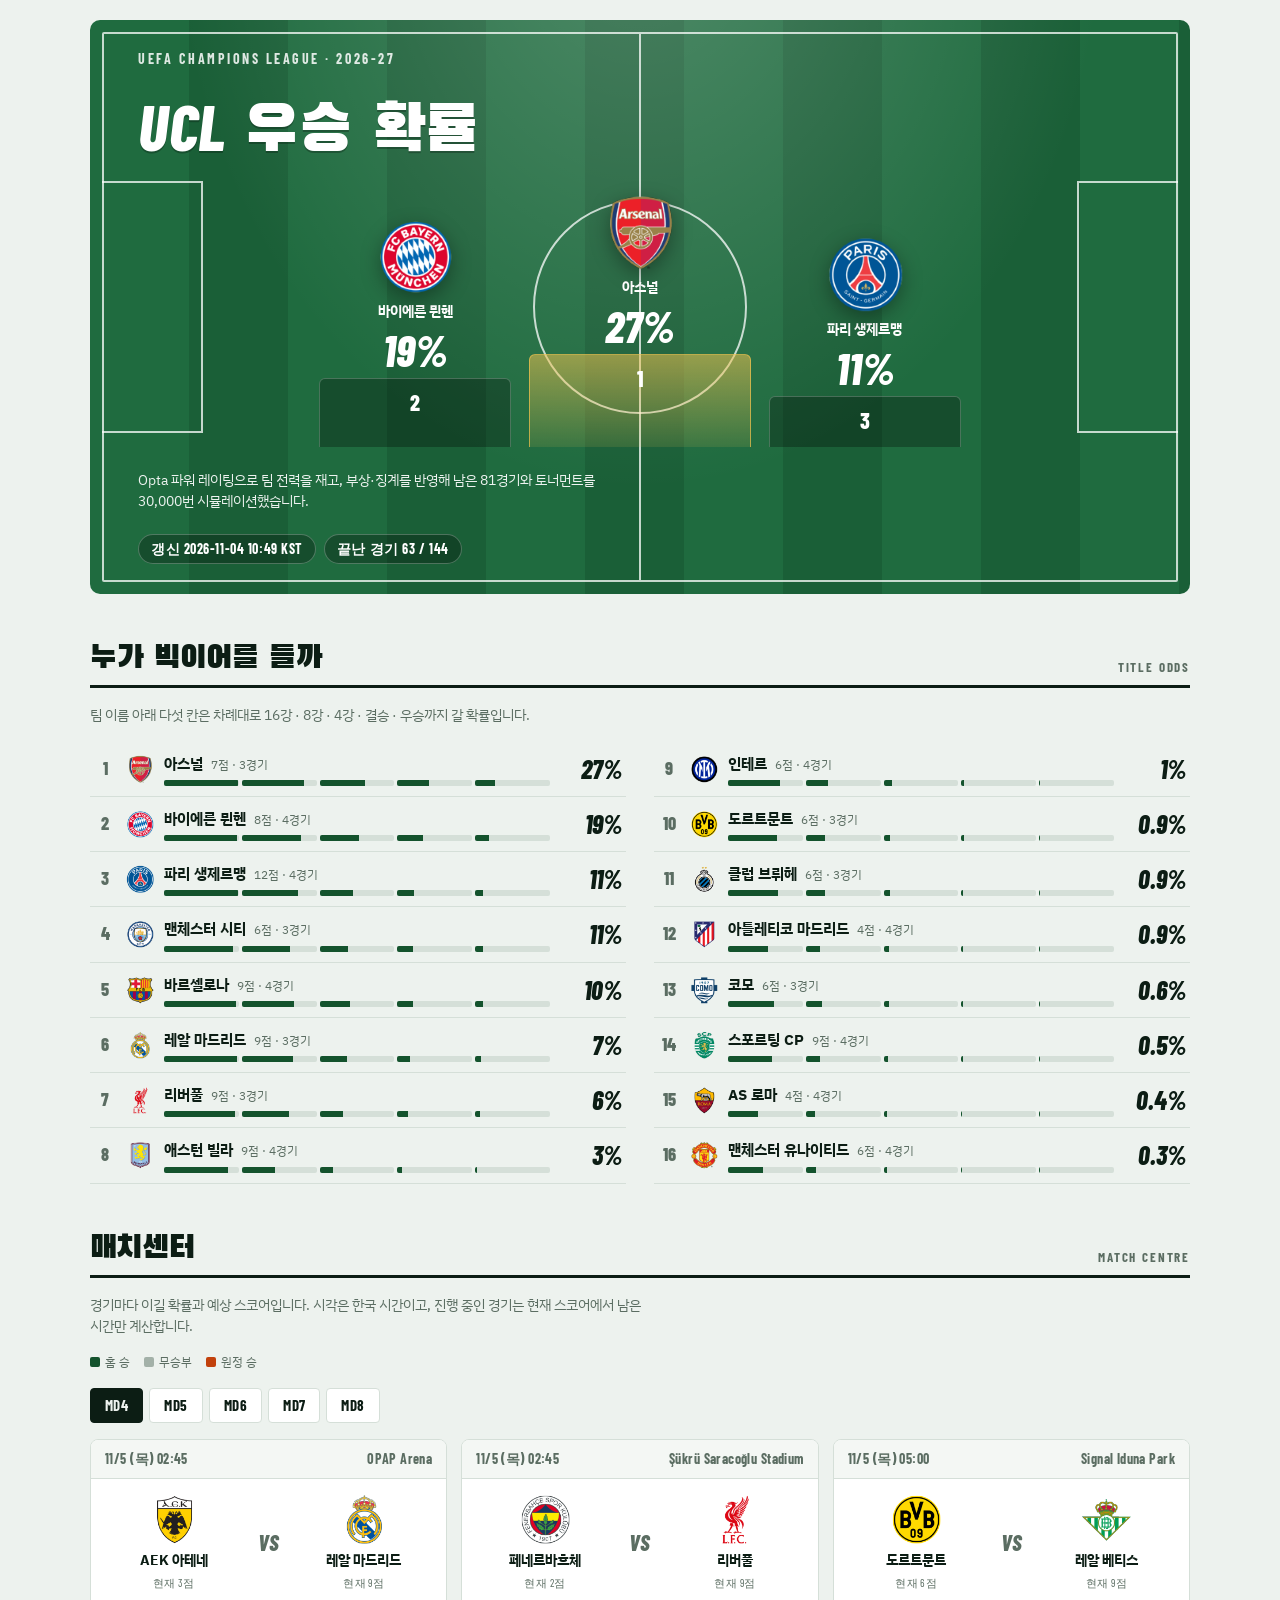
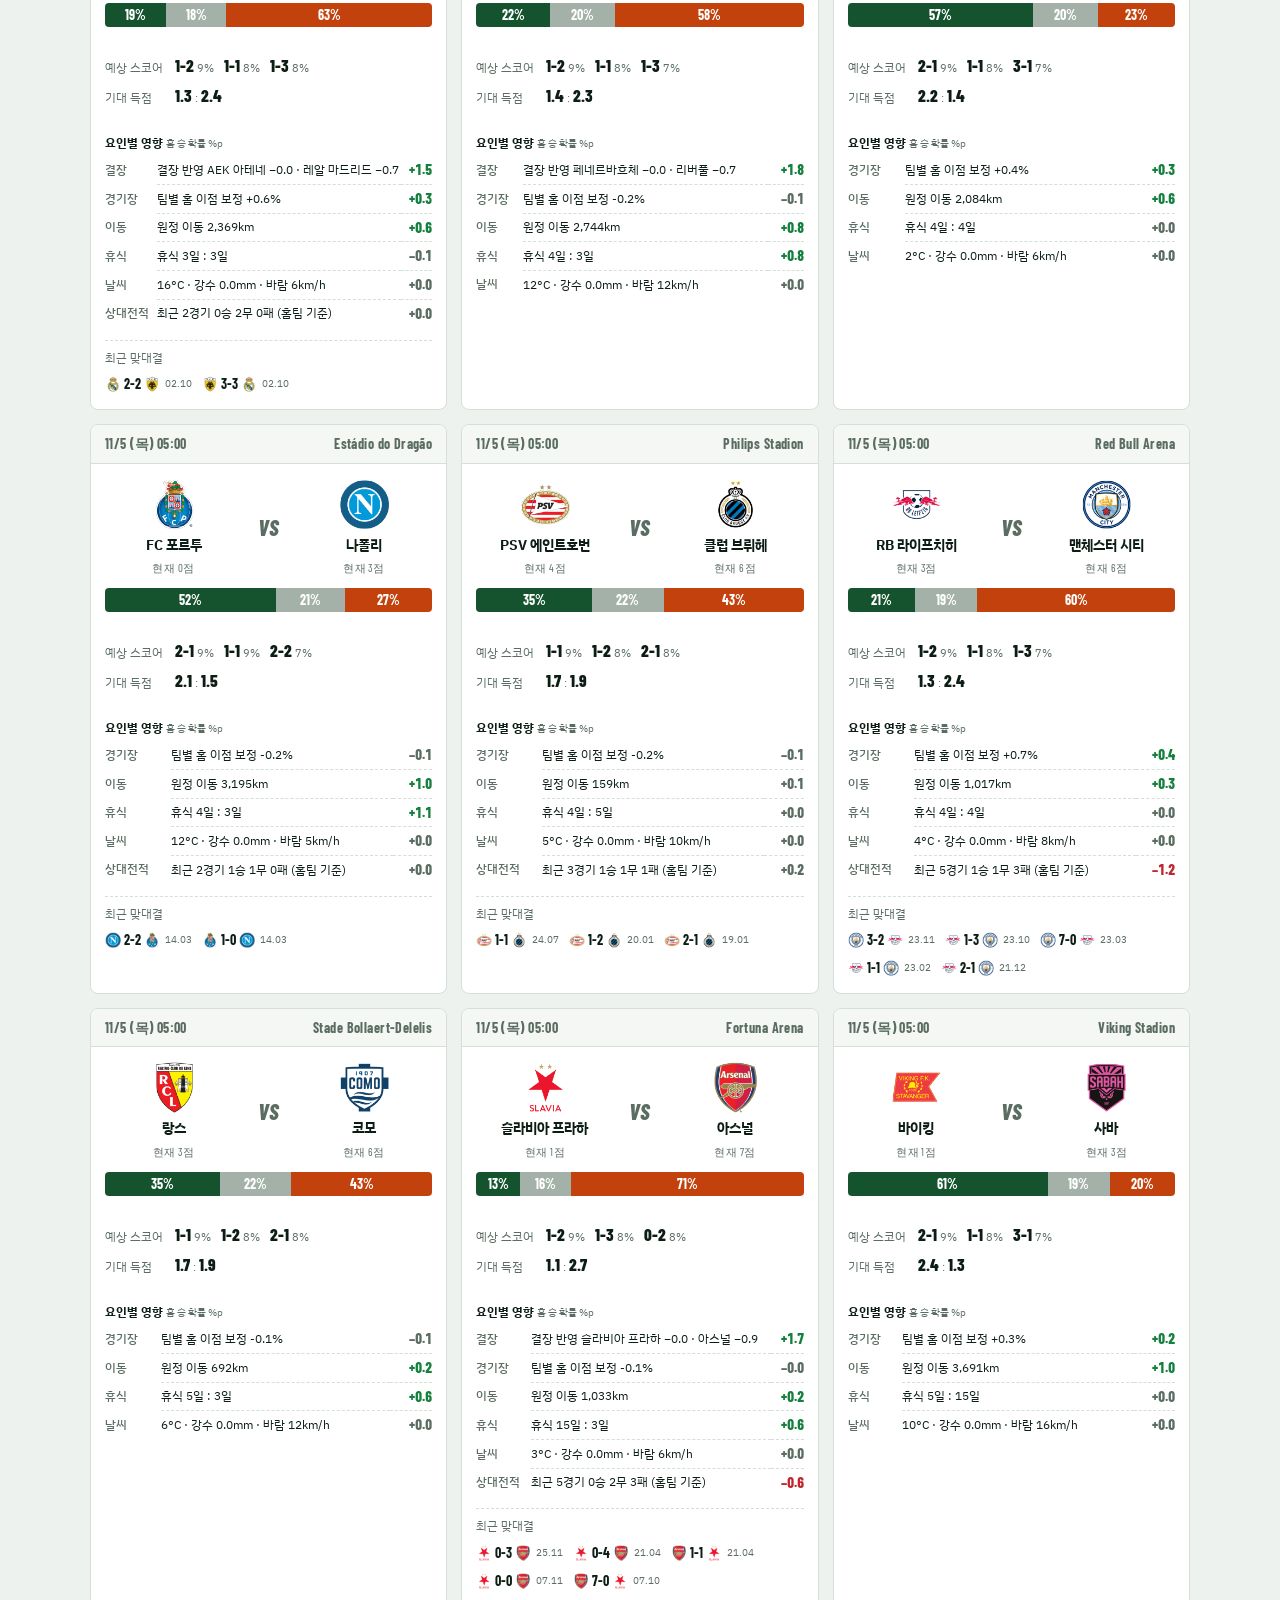
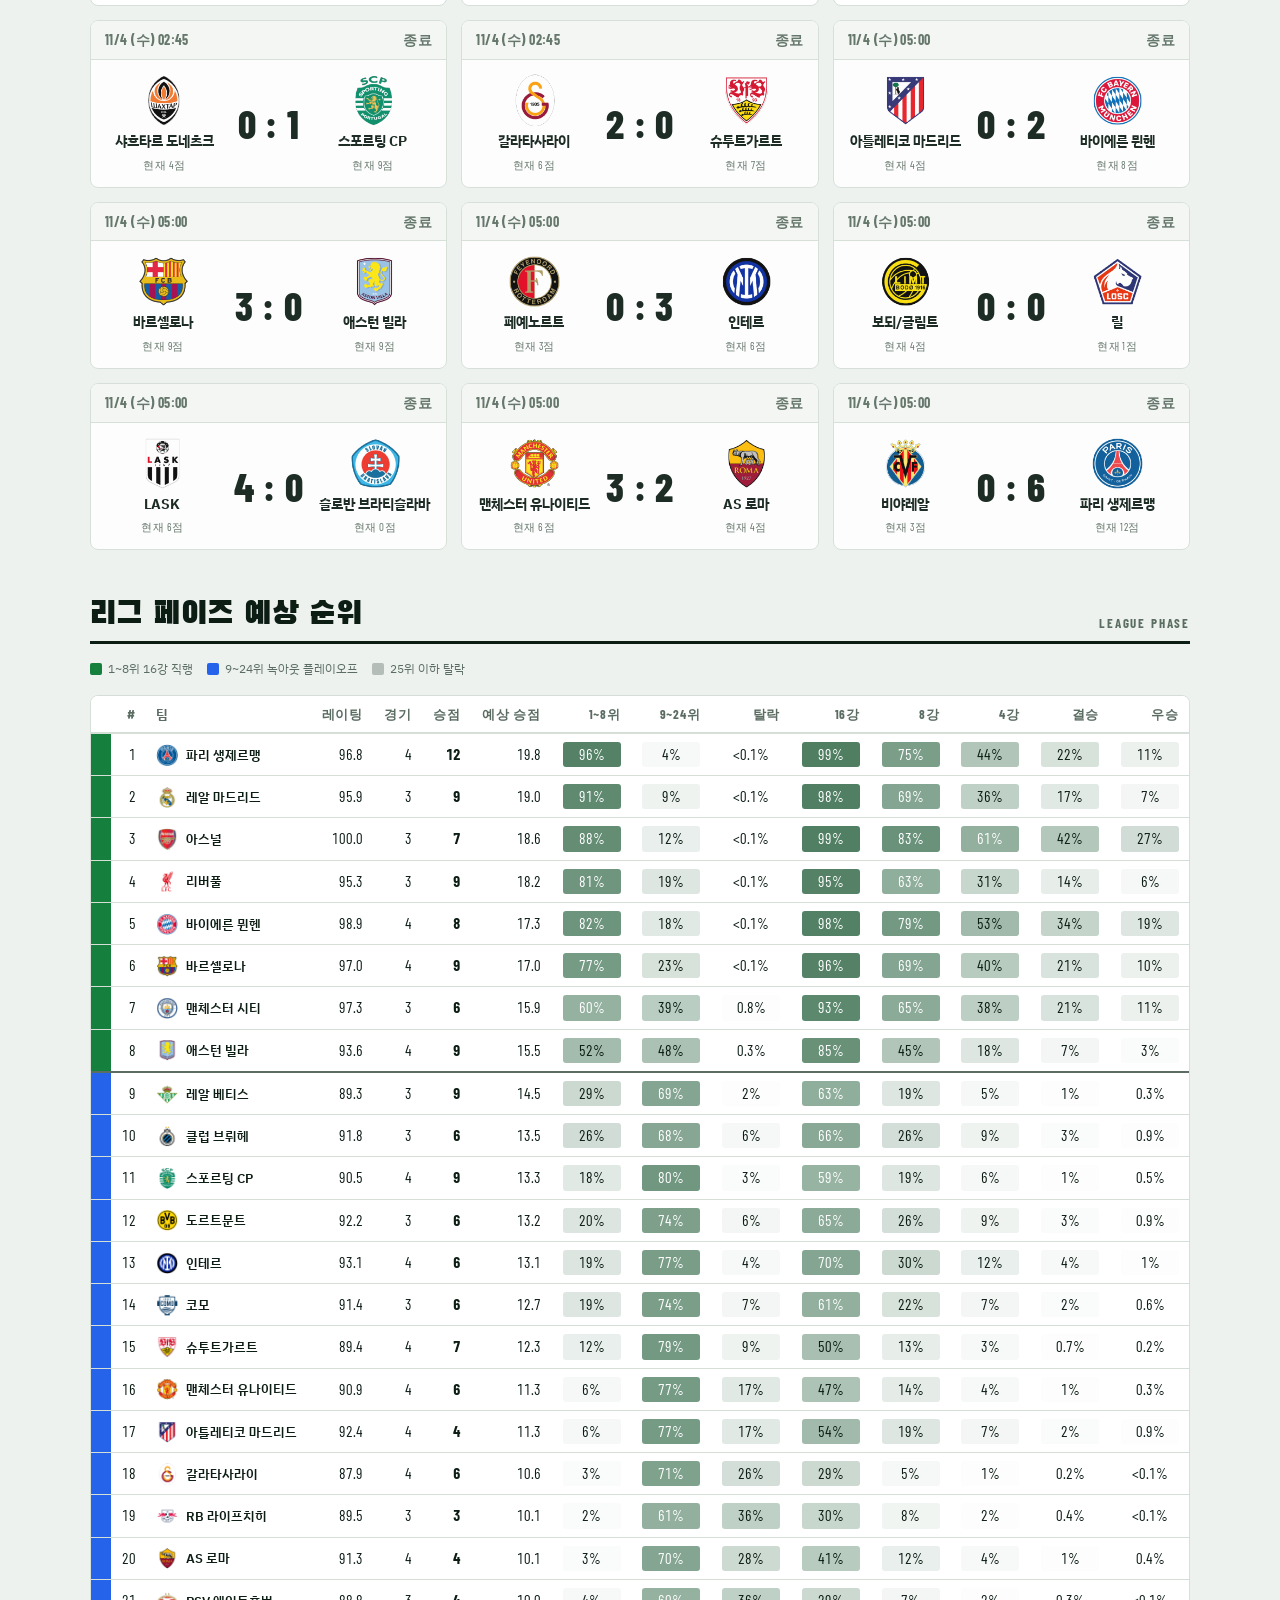
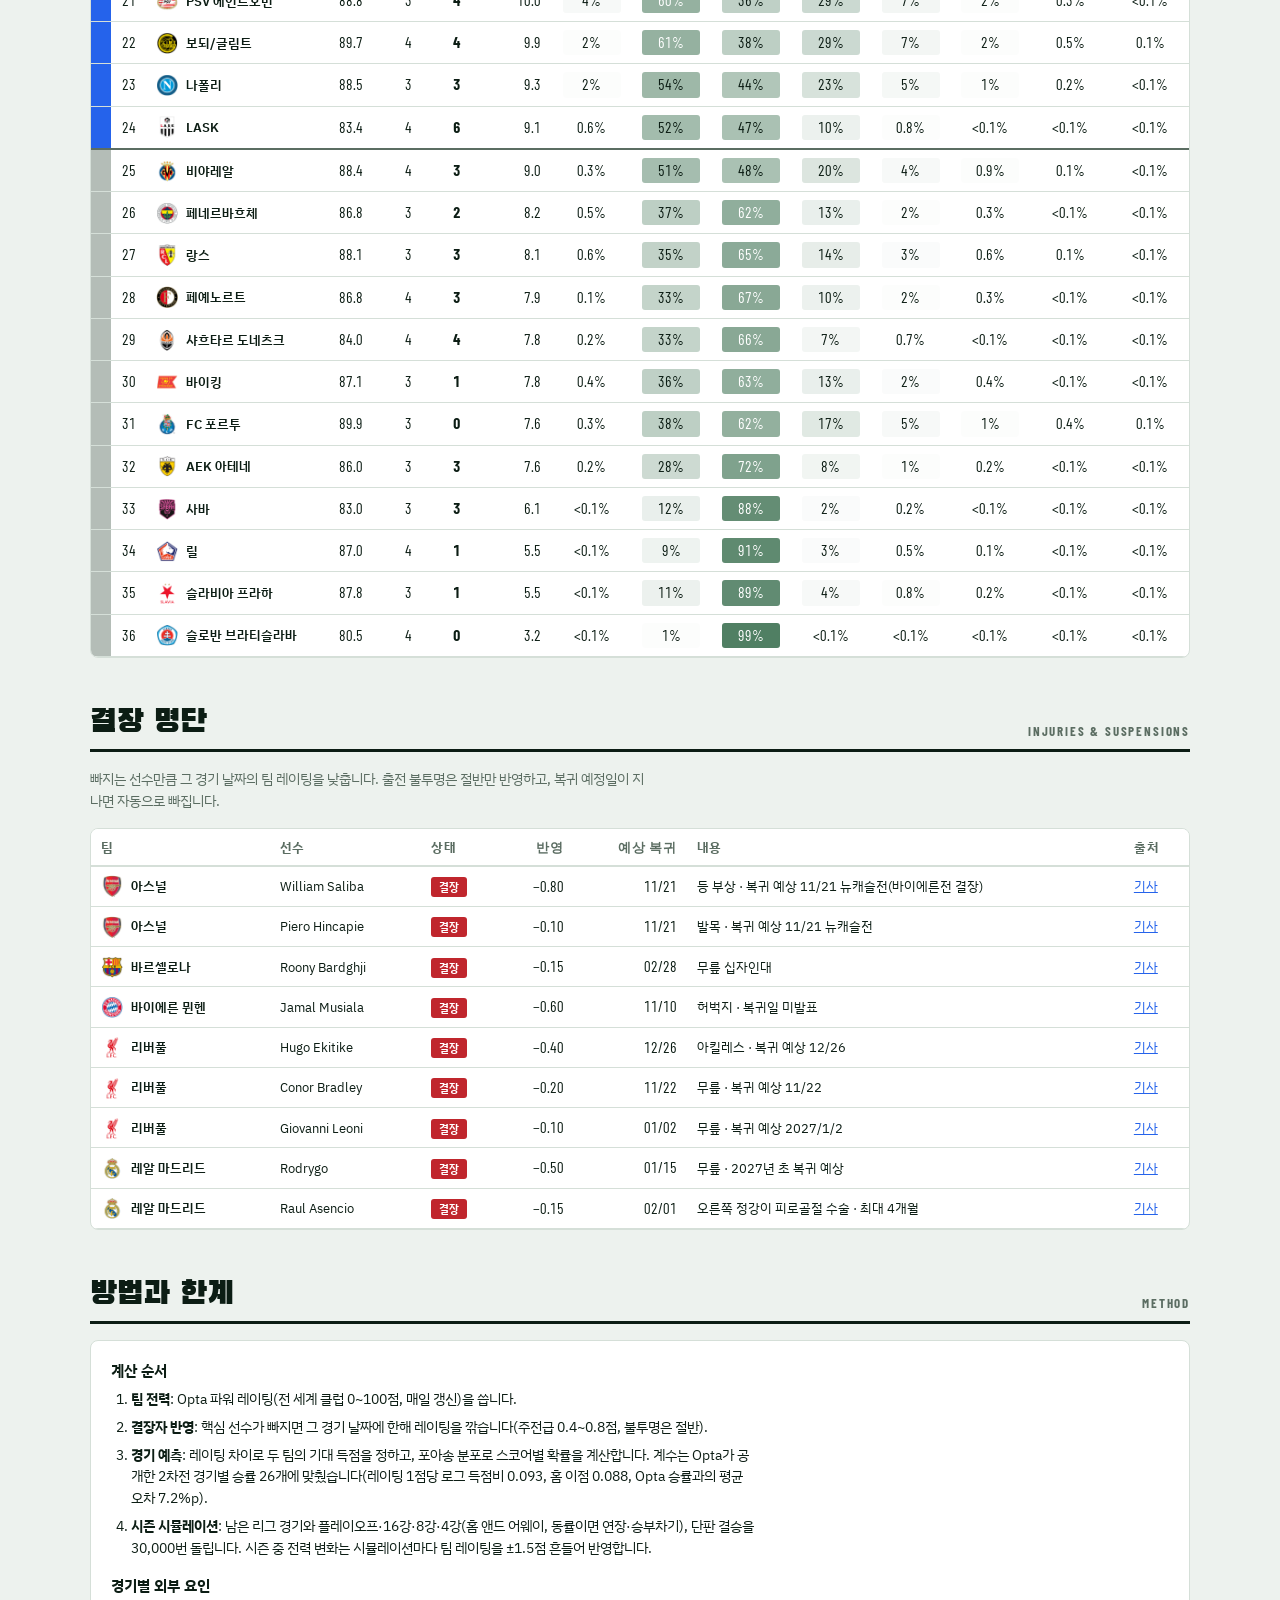
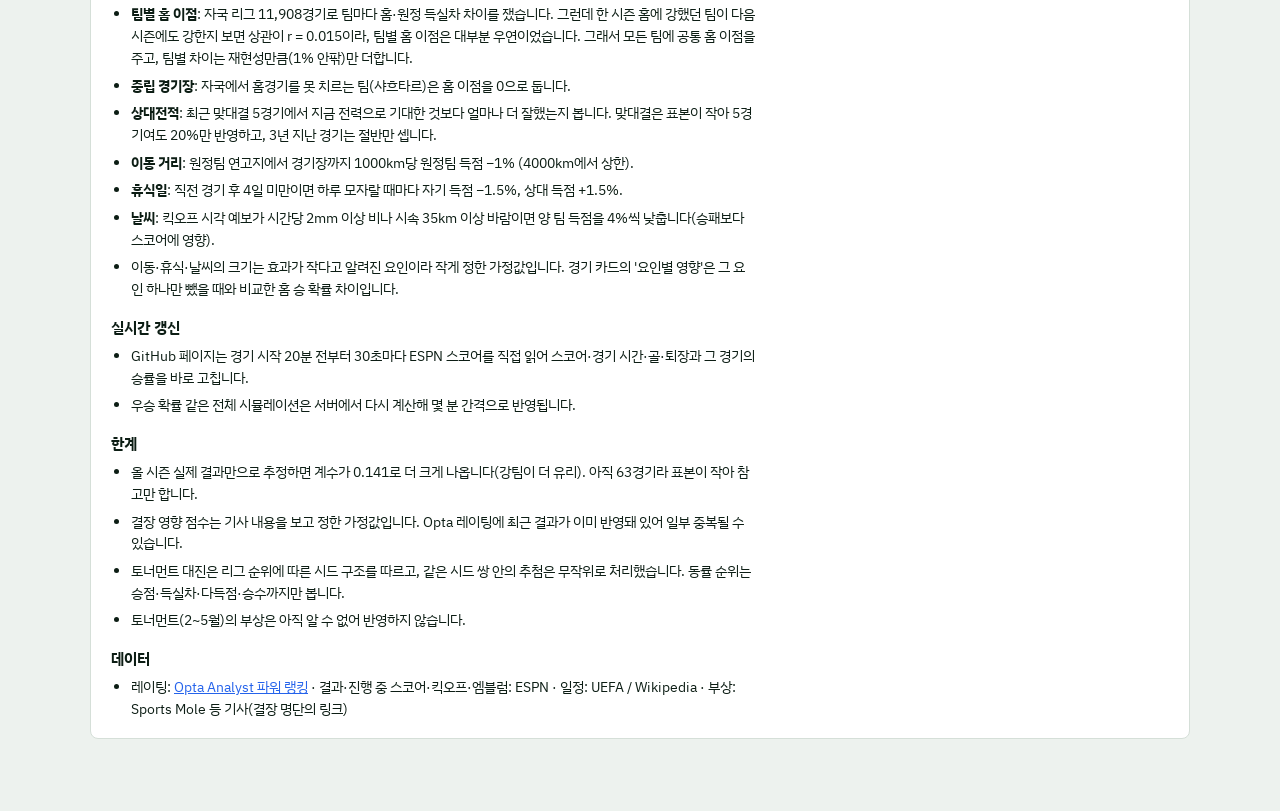
==== commit c0356866: "UCL 대시보드 자동 갱신 (11-04 10:49 KST, live)" ====
--- a/06_ucl-2026-27/index.html
+++ b/06_ucl-2026-27/index.html
@@ -219,7 +219,7 @@
 </div>
 
 <script>
-const D = {"updated": "2026-11-04 06:50 KST", "n_sim": 30000, "beta": 0.0935633835196495, "home": 0.08788457855582235, "beta_results": 0.1286792631968853, "opta_rmse": 0.07150827550689046, "avg_goals": 3.5555555555555554, "n_done": 57, "names": {"PSG": "파리 생제르맹", "BAY": "바이에른 뮌헨", "RMA": "레알 마드리드", "LIV": "리버풀", "INT": "인테르", "MCI": "맨체스터 시티", "ARS": "아스널", "BAR": "바르셀로나", "ATM": "아틀레티코 마드리드", "BVB": "도르트문트", "ROM": "AS 로마", "SCP": "스포르팅 CP", "AVL": "애스턴 빌라", "POR": "FC 포르투", "MUN": "맨체스터 유나이티드", "BRU": "클럽 브뤼헤", "BET": "레알 베티스", "PSV": "PSV 에인트호번", "FEY": "페예노르트", "LIL": "릴", "BOD": "보되/글림트", "NAP": "나폴리", "RBL": "RB 라이프치히", "VIL": "비야레알", "FEN": "페네르바흐체", "SHA": "샤흐타르 도네츠크", "GAL": "갈라타사라이", "SLA": "슬라비아 프라하", "SLO": "슬로반 브라티슬라바", "STU": "슈투트가르트", "AEK": "AEK 아테네", "LAS": "LASK", "COM": "코모", "RCL": "랑스", "VIK": "바이킹", "SAB": "사바"}, "teams": [{"code": "ARS", "team": "아스널", "rating": 100.0, "injury_now": 1.1, "played": 3, "pts_now": 7, "exp_pts": 18.5582, "top8": 0.8885666666666666, "playoff": 0.11123333333333334, "out": 0.0002, "R16": 0.9879, "QF": 0.8316333333333333, "SF": 0.6115, "F": 0.4258, "W": 0.26543333333333335}, {"code": "BAY", "team": "바이에른 뮌헨", "rating": 98.92, "injury_now": 1.5999999999999999, "played": 3, "pts_now": 5, "exp_pts": 17.2747, "top8": 0.8190333333333333, "playoff": 0.1802, "out": 0.0007666666666666667, "R16": 0.9782333333333333, "QF": 0.7872333333333333, "SF": 0.5256333333333333, "F": 0.3338333333333333, "W": 0.18883333333333333}, {"code": "PSG", "team": "파리 생제르맹", "rating": 96.76, "injury_now": 0.05, "played": 3, "pts_now": 9, "exp_pts": 19.7707, "top8": 0.9591666666666666, "playoff": 0.04083333333333333, "out": 0.0, "R16": 0.9926333333333334, "QF": 0.7441333333333333, "SF": 0.44376666666666664, "F": 0.22743333333333332, "W": 0.109}, {"code": "MCI", "team": "맨체스터 시티", "rating": 97.28, "injury_now": 0.0, "played": 3, "pts_now": 6, "exp_pts": 15.9161, "top8": 0.6004666666666667, "playoff": 0.3926, "out": 0.006933333333333333, "R16": 0.929, "QF": 0.6530666666666667, "SF": 0.3822333333333333, "F": 0.20673333333333332, "W": 0.10416666666666667}, {"code": "BAR", "team": "바르셀로나", "rating": 97.02, "injury_now": 0.35, "played": 3, "pts_now": 6, "exp_pts": 17.0389, "top8": 0.7706, "playoff": 0.22923333333333334, "out": 0.00016666666666666666, "R16": 0.9608666666666666, "QF": 0.6961333333333334, "SF": 0.4008, "F": 0.21256666666666665, "W": 0.104}, {"code": "RMA", "team": "레알 마드리드", "rating": 95.86, "injury_now": 1.25, "played": 3, "pts_now": 9, "exp_pts": 19.03536666666667, "top8": 0.9089333333333334, "playoff": 0.09093333333333334, "out": 0.00013333333333333334, "R16": 0.9796333333333334, "QF": 0.6919666666666666, "SF": 0.3664, "F": 0.1713, "W": 0.0745}, {"code": "LIV", "team": "리버풀", "rating": 95.28, "injury_now": 1.3, "played": 3, "pts_now": 9, "exp_pts": 18.2295, "top8": 0.8134333333333333, "playoff": 0.18626666666666666, "out": 0.0003, "R16": 0.9536333333333333, "QF": 0.6336333333333334, "SF": 0.31756666666666666, "F": 0.13893333333333333, "W": 0.05993333333333333}, {"code": "AVL", "team": "애스턴 빌라", "rating": 93.59, "injury_now": 0.0, "played": 3, "pts_now": 9, "exp_pts": 15.461033333333333, "top8": 0.5161, "playoff": 0.48086666666666666, "out": 0.003033333333333333, "R16": 0.8459666666666666, "QF": 0.44316666666666665, "SF": 0.17786666666666667, "F": 0.0654, "W": 0.025033333333333335}, {"code": "INT", "team": "인테르", "rating": 93.09, "injury_now": 0.0, "played": 3, "pts_now": 3, "exp_pts": 13.058266666666666, "top8": 0.19353333333333333, "playoff": 0.7653, "out": 0.041166666666666664, "R16": 0.6978, "QF": 0.29856666666666665, "SF": 0.11746666666666666, "F": 0.04206666666666667, "W": 0.0153}, {"code": "BRU", "team": "클럽 브뤼헤", "rating": 91.79, "injury_now": 0.0, "played": 3, "pts_now": 6, "exp_pts": 13.5191, "top8": 0.2634666666666667, "playoff": 0.6782333333333334, "out": 0.0583, "R16": 0.6671666666666667, "QF": 0.2628666666666667, "SF": 0.0893, "F": 0.0271, "W": 0.008833333333333334}, {"code": "ATM", "team": "아틀레티코 마드리드", "rating": 92.44, "injury_now": 0.0, "played": 3, "pts_now": 4, "exp_pts": 11.245733333333334, "top8": 0.05683333333333333, "playoff": 0.7685, "out": 0.17466666666666666, "R16": 0.5326333333333333, "QF": 0.19056666666666666, "SF": 0.07316666666666667, "F": 0.024166666666666666, "W": 0.0087}, {"code": "BVB", "team": "도르트문트", "rating": 92.21, "injury_now": 0.0, "played": 3, "pts_now": 6, "exp_pts": 13.202133333333334, "top8": 0.1993, "playoff": 0.7391, "out": 0.0616, "R16": 0.6545666666666666, "QF": 0.2568666666666667, "SF": 0.08726666666666667, "F": 0.027633333333333333, "W": 0.0084}, {"code": "COM", "team": "코모", "rating": 91.4, "injury_now": 0.0, "played": 3, "pts_now": 6, "exp_pts": 12.698133333333333, "top8": 0.18676666666666666, "playoff": 0.7404666666666667, "out": 0.07276666666666666, "R16": 0.6152666666666666, "QF": 0.22053333333333333, "SF": 0.0714, "F": 0.0198, "W": 0.006166666666666667}, {"code": "SCP", "team": "스포르팅 CP", "rating": 90.51, "injury_now": 0.0, "played": 4, "pts_now": 9, "exp_pts": 13.2397, "top8": 0.17253333333333334, "playoff": 0.7992333333333334, "out": 0.028233333333333333, "R16": 0.5992666666666666, "QF": 0.18776666666666667, "SF": 0.0541, "F": 0.0134, "W": 0.0041}, {"code": "ROM", "team": "AS 로마", "rating": 91.35, "injury_now": 0.0, "played": 3, "pts_now": 4, "exp_pts": 10.108033333333333, "top8": 0.024266666666666666, "playoff": 0.7000666666666666, "out": 0.27566666666666667, "R16": 0.40553333333333336, "QF": 0.12416666666666666, "SF": 0.040966666666666665, "F": 0.0122, "W": 0.0037333333333333333}, {"code": "MUN", "team": "맨체스터 유나이티드", "rating": 90.94, "injury_now": 0.0, "played": 3, "pts_now": 3, "exp_pts": 11.313066666666666, "top8": 0.057633333333333335, "playoff": 0.7680666666666667, "out": 0.1743, "R16": 0.47136666666666666, "QF": 0.13956666666666667, "SF": 0.042166666666666665, "F": 0.011966666666666667, "W": 0.0036666666666666666}, {"code": "BET", "team": "레알 베티스", "rating": 89.34, "injury_now": 0.0, "played": 3, "pts_now": 9, "exp_pts": 14.464966666666667, "top8": 0.28963333333333335, "playoff": 0.6943333333333334, "out": 0.016033333333333333, "R16": 0.6263666666666666, "QF": 0.18206666666666665, "SF": 0.0422, "F": 0.0089, "W": 0.002533333333333333}, {"code": "RBL", "team": "RB 라이프치히", "rating": 89.47, "injury_now": 0.0, "played": 3, "pts_now": 3, "exp_pts": 10.142066666666667, "top8": 0.0265, "playoff": 0.6166, "out": 0.3569, "R16": 0.3027666666666667, "QF": 0.07476666666666666, "SF": 0.020566666666666667, "F": 0.0044, "W": 0.0013}, {"code": "STU", "team": "슈투트가르트", "rating": 89.42, "injury_now": 0.0, "played": 4, "pts_now": 7, "exp_pts": 12.319533333333334, "top8": 0.12613333333333332, "playoff": 0.7842, "out": 0.08966666666666667, "R16": 0.4987333333333333, "QF": 0.13203333333333334, "SF": 0.033666666666666664, "F": 0.0061333333333333335, "W": 0.0013}, {"code": "BOD", "team": "보되/글림트", "rating": 89.65, "injury_now": 0.0, "played": 4, "pts_now": 4, "exp_pts": 9.8852, "top8": 0.014933333333333333, "playoff": 0.6067333333333333, "out": 0.37833333333333335, "R16": 0.2894333333333333, "QF": 0.06893333333333333, "SF": 0.018133333333333335, "F": 0.003833333333333333, "W": 0.0012333333333333332}, {"code": "POR", "team": "FC 포르투", "rating": 89.87, "injury_now": 0.0, "played": 3, "pts_now": 0, "exp_pts": 7.5997, "top8": 0.0022, "playoff": 0.37703333333333333, "out": 0.6207666666666667, "R16": 0.17163333333333333, "QF": 0.04306666666666667, "SF": 0.0122, "F": 0.0029, "W": 0.0009666666666666667}, {"code": "PSV", "team": "PSV 에인트호번", "rating": 88.79, "injury_now": 0.0, "played": 3, "pts_now": 4, "exp_pts": 10.002833333333333, "top8": 0.037566666666666665, "playoff": 0.6033333333333334, "out": 0.3591, "R16": 0.29056666666666664, "QF": 0.06676666666666667, "SF": 0.016066666666666667, "F": 0.0033666666666666667, "W": 0.0005666666666666667}, {"code": "VIL", "team": "비야레알", "rating": 88.39, "injury_now": 0.0, "played": 3, "pts_now": 3, "exp_pts": 9.030233333333333, "top8": 0.0028, "playoff": 0.513, "out": 0.4842, "R16": 0.20343333333333333, "QF": 0.040233333333333336, "SF": 0.009266666666666666, "F": 0.0021666666666666666, "W": 0.0005666666666666667}, {"code": "NAP", "team": "나폴리", "rating": 88.55, "injury_now": 0.0, "played": 3, "pts_now": 3, "exp_pts": 9.2715, "top8": 0.016133333333333333, "playoff": 0.5407666666666666, "out": 0.4431, "R16": 0.22886666666666666, "QF": 0.049, "SF": 0.0115, "F": 0.0024666666666666665, "W": 0.0005333333333333334}, {"code": "GAL", "team": "갈라타사라이", "rating": 87.93, "injury_now": 0.0, "played": 4, "pts_now": 6, "exp_pts": 10.603833333333334, "top8": 0.024533333333333334, "playoff": 0.7167, "out": 0.25876666666666664, "R16": 0.2935, "QF": 0.0567, "SF": 0.011533333333333333, "F": 0.0022333333333333333, "W": 0.0004}, {"code": "RCL", "team": "랑스", "rating": 88.09, "injury_now": 0.0, "played": 3, "pts_now": 3, "exp_pts": 8.0588, "top8": 0.005566666666666667, "playoff": 0.34776666666666667, "out": 0.6466666666666666, "R16": 0.1348, "QF": 0.0273, "SF": 0.006533333333333334, "F": 0.0013, "W": 0.0002666666666666667}, {"code": "VIK", "team": "바이킹", "rating": 87.06, "injury_now": 0.0, "played": 3, "pts_now": 1, "exp_pts": 7.7927333333333335, "top8": 0.0044, "playoff": 0.3626, "out": 0.633, "R16": 0.1243, "QF": 0.021433333333333332, "SF": 0.004633333333333333, "F": 0.0005, "W": 0.00016666666666666666}, {"code": "SLA", "team": "슬라비아 프라하", "rating": 87.8, "injury_now": 0.0, "played": 3, "pts_now": 1, "exp_pts": 5.4287, "top8": 0.0005333333333333334, "playoff": 0.1092, "out": 0.8902666666666667, "R16": 0.03953333333333333, "QF": 0.008566666666666667, "SF": 0.0019, "F": 0.0003333333333333333, "W": 0.00013333333333333334}, {"code": "FEY", "team": "페예노르트", "rating": 86.75, "injury_now": 0.0, "played": 3, "pts_now": 3, "exp_pts": 7.860333333333333, "top8": 0.0008, "playoff": 0.32253333333333334, "out": 0.6766666666666666, "R16": 0.0985, "QF": 0.0155, "SF": 0.0026, "F": 0.0002666666666666667, "W": 6.666666666666667e-05}, {"code": "FEN", "team": "페네르바흐체", "rating": 86.76, "injury_now": 0.0, "played": 3, "pts_now": 2, "exp_pts": 8.242266666666668, "top8": 0.005733333333333333, "playoff": 0.3748666666666667, "out": 0.6194, "R16": 0.12466666666666666, "QF": 0.020066666666666667, "SF": 0.0037333333333333333, "F": 0.00046666666666666666, "W": 6.666666666666667e-05}, {"code": "LIL", "team": "릴", "rating": 86.98, "injury_now": 0.0, "played": 4, "pts_now": 1, "exp_pts": 5.4859333333333336, "top8": 0.0, "playoff": 0.08746666666666666, "out": 0.9125333333333333, "R16": 0.026766666666666668, "QF": 0.0043, "SF": 0.0007333333333333333, "F": 0.00013333333333333334, "W": 3.3333333333333335e-05}, {"code": "AEK", "team": "AEK 아테네", "rating": 86.04, "injury_now": 0.0, "played": 3, "pts_now": 3, "exp_pts": 7.625533333333333, "top8": 0.0037, "playoff": 0.2841666666666667, "out": 0.7121333333333333, "R16": 0.0855, "QF": 0.012033333333333333, "SF": 0.0016, "F": 0.00013333333333333334, "W": 3.3333333333333335e-05}, {"code": "LAS", "team": "LASK", "rating": 83.36, "injury_now": 0.0, "played": 3, "pts_now": 3, "exp_pts": 9.099266666666667, "top8": 0.0057666666666666665, "playoff": 0.5173333333333333, "out": 0.4769, "R16": 0.0969, "QF": 0.0077, "SF": 0.0007, "F": 0.0001, "W": 3.3333333333333335e-05}, {"code": "SHA", "team": "샤흐타르 도네츠크", "rating": 83.96, "injury_now": 0.0, "played": 4, "pts_now": 4, "exp_pts": 7.821433333333333, "top8": 0.0021, "playoff": 0.33753333333333335, "out": 0.6603666666666667, "R16": 0.0721, "QF": 0.006166666666666667, "SF": 0.0007333333333333333, "F": 3.3333333333333335e-05, "W": 0.0}, {"code": "SLO", "team": "슬로반 브라티슬라바", "rating": 80.52, "injury_now": 0.0, "played": 3, "pts_now": 0, "exp_pts": 3.1378, "top8": 0.0, "playoff": 0.010466666666666668, "out": 0.9895333333333334, "R16": 0.0009333333333333333, "QF": 3.3333333333333335e-05, "SF": 0.0, "F": 0.0, "W": 0.0}, {"code": "SAB", "team": "사바", "rating": 82.98, "injury_now": 0.0, "played": 3, "pts_now": 3, "exp_pts": 6.115366666666667, "top8": 0.0003333333333333333, "playoff": 0.12223333333333333, "out": 0.8774333333333333, "R16": 0.019233333333333335, "QF": 0.0014666666666666667, "SF": 0.0001, "F": 0.0, "W": 0.0}], "cards": [{"md": 4, "date": "2026-11-03", "home": "ATM", "away": "BAY", "status": "LIVE", "minute": "90", "score": "0-2", "p_home": 0.0, "p_draw": 0.0, "p_away": 1.0, "xg_home": 0.0, "xg_away": 2.0, "top_scores": [{"s": "0-2", "p": 1.0}, {"s": "10-11", "p": 0.0}, {"s": "10-10", "p": 0.0}], "inj_home": 0.0, "inj_away": 0.6, "lam_home": 1.484107523221636, "lam_away": 2.0981892118603422, "factors": [{"k": "injury", "d_home": 0.01726045255382247, "d_away": -0.02114299622091198, "text": "결장 반영 아틀레티코 마드리드 −0.0 · 바이에른 뮌헨 −0.6"}, {"k": "venue", "d_home": 0.0042639025801239905, "d_away": -0.005163559432189713, "text": "팀별 홈 이점 보정 +0.7%"}, {"k": "travel", "d_home": 0.004640527763018154, "d_away": -0.006565539686882005, "text": "원정 이동 1,484km"}, {"k": "rest", "d_home": 0.0018714454816678439, "d_away": -0.0022615923750732847, "text": "휴식 3일 : 3일"}, {"k": "weather", "d_home": 0.0, "d_away": 0.0, "text": "10°C · 강수 0.0mm · 바람 10km/h"}, {"k": "h2h", "d_home": -0.002008615080194176, "d_away": 0.002419208406802875, "text": "최근 5경기 1승 1무 3패 (홈팀 기준)"}], "h2h": [{"date": "2020-12-01", "home": "ATM", "away": "BAY", "hg": 1, "ag": 1, "neutral": false}, {"date": "2020-10-21", "home": "BAY", "away": "ATM", "hg": 4, "ag": 0, "neutral": false}, {"date": "2016-12-06", "home": "BAY", "away": "ATM", "hg": 1, "ag": 0, "neutral": false}, {"date": "2016-09-28", "home": "ATM", "away": "BAY", "hg": 1, "ag": 0, "neutral": false}, {"date": "2016-05-03", "home": "BAY", "away": "ATM", "hg": 2, "ag": 1, "neutral": false}], "venue": "Riyadh Air Metropolitano", "event": "401915386"}, {"md": 4, "date": "2026-11-03", "home": "BAR", "away": "AVL", "status": "LIVE", "minute": "89", "score": "3-0", "p_home": 0.9999994293873008, "p_draw": 5.684379813968848e-07, "p_away": 2.174717897256324e-09, "xg_home": 3.0252515687141215, "xg_away": 0.015256737763355864, "top_scores": [{"s": "3-0", "p": 0.9603011877580964}, {"s": "4-0", "p": 0.02424911142892585}, {"s": "3-1", "p": 0.014651063395464438}], "inj_home": 0.15, "inj_away": 0.0, "lam_home": 2.2726411842709155, "lam_away": 1.3731063987020278, "factors": [{"k": "injury", "d_home": -0.005219415250867332, "d_away": 0.0039574499177257305, "text": "결장 반영 바르셀로나 −0.1 · 애스턴 빌라 −0.0"}, {"k": "venue", "d_home": 0.0031665105499684154, "d_away": -0.0024155629732687256, "text": "팀별 홈 이점 보정 +0.4%"}, {"k": "travel", "d_home": 0.003764298742605865, "d_away": -0.003480360391448445, "text": "원정 이동 1,271km"}, {"k": "rest", "d_home": 0.0, "d_away": 0.0, "text": "휴식 3일 : 3일"}, {"k": "weather", "d_home": 0.0, "d_away": 0.0, "text": "10°C · 강수 0.0mm · 바람 5km/h"}], "h2h": [], "venue": "Spotify Camp Nou", "event": "401915387"}, {"md": 4, "date": "2026-11-03", "home": "FEY", "away": "INT", "status": "LIVE", "minute": "90", "score": "0-3", "p_home": 0.0, "p_draw": 0.0, "p_away": 1.0, "xg_home": 0.0, "xg_away": 3.0, "top_scores": [{"s": "0-3", "p": 1.0}, {"s": "10-12", "p": 0.0}, {"s": "10-11", "p": 0.0}], "inj_home": 0.0, "inj_away": 0.0, "lam_home": 1.4283879679317237, "lam_away": 2.1865649065428885, "factors": [{"k": "venue", "d_home": -0.0022426353811399735, "d_away": 0.002818984839448091, "text": "팀별 홈 이점 보정 -0.4%"}, {"k": "travel", "d_home": 0.003607269025471538, "d_away": -0.005305250815984097, "text": "원정 이동 1,185km"}, {"k": "rest", "d_home": 0.0017865740965608556, "d_away": -0.002253935727846379, "text": "휴식 3일 : 3일"}, {"k": "weather", "d_home": 0.0, "d_away": 0.0, "text": "10°C · 강수 0.0mm · 바람 5km/h"}, {"k": "h2h", "d_home": -0.005614793705998156, "d_away": 0.007036363232542753, "text": "최근 4경기 1승 1무 2패 (홈팀 기준)"}], "h2h": [{"date": "2025-03-11", "home": "INT", "away": "FEY", "hg": 2, "ag": 1, "neutral": false}, {"date": "2025-03-05", "home": "FEY", "away": "INT", "hg": 0, "ag": 2, "neutral": false}, {"date": "2002-04-11", "home": "FEY", "away": "INT", "hg": 2, "ag": 2, "neutral": false}, {"date": "2002-04-04", "home": "INT", "away": "FEY", "hg": 0, "ag": 1, "neutral": false}], "venue": "De Kuip", "event": "401915307"}, {"md": 4, "date": "2026-11-03", "home": "LAS", "away": "SLO", "status": "LIVE", "minute": "90", "score": "4-0", "p_home": 1.0, "p_draw": 0.0, "p_away": 0.0, "xg_home": 4.0, "xg_away": 0.0, "top_scores": [{"s": "4-0", "p": 1.0}, {"s": "14-9", "p": 0.0}, {"s": "14-8", "p": 0.0}], "inj_home": 0.0, "inj_away": 0.0, "lam_home": 2.188264421549134, "lam_away": 1.4412626385909861, "factors": [{"k": "venue", "d_home": 0.000376839555213504, "d_away": -0.000300631762970599, "text": "팀별 홈 이점 보정 +0.1%"}, {"k": "travel", "d_home": 0.0006438619039424998, "d_away": -0.0006195364802409065, "text": "원정 이동 210km"}, {"k": "rest", "d_home": -0.010162552035547723, "d_away": 0.008046334043697367, "text": "휴식 3일 : 14일"}, {"k": "weather", "d_home": 0.0, "d_away": 0.0, "text": "5°C · 강수 0.2mm · 바람 3km/h"}], "h2h": [], "venue": "Raiffeisen Arena (Linz)", "event": "401915385"}, {"md": 4, "date": "2026-11-03", "home": "MUN", "away": "ROM", "status": "LIVE", "minute": "90", "score": "3-2", "p_home": 1.0, "p_draw": 0.0, "p_away": 0.0, "xg_home": 3.0, "xg_away": 2.0, "top_scores": [{"s": "3-2", "p": 1.0}, {"s": "13-11", "p": 0.0}, {"s": "13-10", "p": 0.0}], "inj_home": 0.0, "inj_away": 0.0, "lam_home": 1.9526176032299247, "lam_away": 1.5847829482128293, "factors": [{"k": "venue", "d_home": 0.003178973921184547, "d_away": -0.002845191807153924, "text": "팀별 홈 이점 보정 +0.4%"}, {"k": "travel", "d_home": 0.006850878099231017, "d_away": -0.007359987267366974, "text": "원정 이동 2,111km"}, {"k": "rest", "d_home": 0.0022442733494069667, "d_away": -0.0020072700012614964, "text": "휴식 3일 : 3일"}, {"k": "weather", "d_home": 0.0, "d_away": 0.0, "text": "10°C · 강수 0.0mm · 바람 3km/h"}, {"k": "h2h", "d_home": 0.01333328533081396, "d_away": -0.012021800468713706, "text": "최근 5경기 4승 0무 1패 (홈팀 기준)"}], "h2h": [{"date": "2021-05-06", "home": "ROM", "away": "MUN", "hg": 3, "ag": 2, "neutral": false}, {"date": "2021-04-29", "home": "MUN", "away": "ROM", "hg": 6, "ag": 2, "neutral": false}, {"date": "2014-07-26", "home": "ROM", "away": "MUN", "hg": 2, "ag": 3, "neutral": false}, {"date": "2014-07-26", "home": "ROM", "away": "MUN", "hg": 2, "ag": 3, "neutral": false}, {"date": "2008-04-09", "home": "MUN", "away": "ROM", "hg": 1, "ag": 0, "neutral": false}], "venue": "Old Trafford", "event": "401915308"}, {"md": 4, "date": "2026-11-03", "home": "VIL", "away": "PSG", "status": "LIVE", "minute": "90", "score": "0-6", "p_home": 0.0, "p_draw": 0.0, "p_away": 1.0, "xg_home": 0.0, "xg_away": 6.0, "top_scores": [{"s": "0-6", "p": 1.0}, {"s": "10-15", "p": 0.0}, {"s": "10-14", "p": 0.0}], "inj_home": 0.0, "inj_away": 0.0, "lam_home": 1.3090294220716228, "lam_away": 2.381742413597011, "factors": [{"k": "venue", "d_home": -0.001271387734485513, "d_away": 0.0017558566185387203, "text": "팀별 홈 이점 보정 -0.2%"}, {"k": "travel", "d_home": 0.003820904795626856, "d_away": -0.006127002253143665, "text": "원정 이동 1,361km"}, {"k": "rest", "d_home": 0.0, "d_away": 0.0, "text": "휴식 4일 : 4일"}, {"k": "weather", "d_home": 0.0, "d_away": 0.0, "text": "14°C · 강수 0.0mm · 바람 4km/h"}], "h2h": [], "venue": "Estadio de la Cerámica", "event": "401915309"}, {"md": 4, "date": "2026-11-04", "home": "AEK", "away": "RMA", "status": "NS", "minute": "", "score": null, "p_home": 0.18578795263738396, "p_draw": 0.18437712818428098, "p_away": 0.6298349191783353, "xg_home": 1.2693957508456668, "xg_away": 2.4314731039486914, "top_scores": [{"s": "1-2", "p": 0.09269580452466922}, {"s": "1-1", "p": 0.0762466213376015}, {"s": "1-3", "p": 0.07512911851687287}], "inj_home": 0.0, "inj_away": 0.65, "lam_home": 1.2693957508456668, "lam_away": 2.4314731039486914, "factors": [{"k": "injury", "d_home": 0.015025758961273616, "d_away": -0.02171742367555951, "text": "결장 반영 AEK 아테네 −0.0 · 레알 마드리드 −0.7"}, {"k": "venue", "d_home": 0.0027995250784997316, "d_away": -0.003992821420346959, "text": "팀별 홈 이점 보정 +0.6%"}, {"k": "travel", "d_home": 0.006432272360278268, "d_away": -0.010613169904757469, "text": "원정 이동 2,369km"}, {"k": "rest", "d_home": -0.0007609821412278839, "d_away": 0.0010812363030761052, "text": "휴식 3일 : 3일"}, {"k": "weather", "d_home": 0.0, "d_away": 0.0, "text": "16°C · 강수 0.0mm · 바람 6km/h"}, {"k": "h2h", "d_home": 0.00011671804528218255, "d_away": -0.00016599286650875733, "text": "최근 2경기 0승 2무 0패 (홈팀 기준)"}], "h2h": [{"date": "2002-10-22", "home": "RMA", "away": "AEK", "hg": 2, "ag": 2, "neutral": false}, {"date": "2002-10-02", "home": "AEK", "away": "RMA", "hg": 3, "ag": 3, "neutral": false}], "venue": "OPAP Arena", "event": "401915383"}, {"md": 4, "date": "2026-11-04", "home": "FEN", "away": "LIV", "status": "NS", "minute": "", "score": null, "p_home": 0.22463621352610982, "p_draw": 0.1988831490273726, "p_away": 0.5764806374465175, "xg_home": 1.3621521250588333, "xg_away": 2.2574196109546274, "top_scores": [{"s": "1-2", "p": 0.09299746294686653}, {"s": "1-1", "p": 0.0823927128971289}, {"s": "1-3", "p": 0.06997809887509426}], "inj_home": 0.0, "inj_away": 0.7000000000000001, "lam_home": 1.3621521250588333, "lam_away": 2.2574196109546274, "factors": [{"k": "injury", "d_home": 0.018060399714080244, "d_away": -0.024173456165277107, "text": "결장 반영 페네르바흐체 −0.0 · 리버풀 −0.7"}, {"k": "venue", "d_home": -0.0010453909133682493, "d_away": 0.0013734145470764014, "text": "팀별 홈 이점 보정 -0.2%"}, {"k": "travel", "d_home": 0.008031899901585371, "d_away": -0.012347107626760612, "text": "원정 이동 2,744km"}, {"k": "rest", "d_home": 0.00754778323293942, "d_away": -0.009998672665672448, "text": "휴식 4일 : 3일"}, {"k": "weather", "d_home": 0.0, "d_away": 0.0, "text": "12°C · 강수 0.0mm · 바람 12km/h"}], "h2h": [], "venue": "Şükrü Saracoğlu Stadium", "event": "401915382"}, {"md": 4, "date": "2026-11-04", "home": "BVB", "away": "BET", "status": "NS", "minute": "", "score": null, "p_home": 0.5648791582793842, "p_draw": 0.2012674651278009, "p_away": 0.23385337659281488, "xg_home": 2.2283517325889064, "xg_away": 1.3890584048231693, "top_scores": [{"s": "2-1", "p": 0.09260757106416895}, {"s": "1-1", "p": 0.08311755250287814}, {"s": "3-1", "p": 0.0687874138105637}], "inj_home": 0.0, "inj_away": 0.0, "lam_home": 2.2283517325889064, "lam_away": 1.3890584048231693, "factors": [{"k": "venue", "d_home": 0.002800455790685552, "d_away": -0.002171873489680287, "text": "팀별 홈 이점 보정 +0.4%"}, {"k": "travel", "d_home": 0.006259199009568173, "d_away": -0.005892711339515577, "text": "원정 이동 2,084km"}, {"k": "rest", "d_home": 0.0, "d_away": 0.0, "text": "휴식 4일 : 4일"}, {"k": "weather", "d_home": 0.0, "d_away": 0.0, "text": "2°C · 강수 0.0mm · 바람 6km/h"}], "h2h": [], "venue": "Signal Iduna Park", "event": "401915304"}, {"md": 4, "date": "2026-11-04", "home": "POR", "away": "NAP", "status": "NS", "minute": "", "score": null, "p_home": 0.5215494440361199, "p_draw": 0.21058217599901127, "p_away": 0.2678683799648687, "xg_home": 2.0936894619433177, "xg_away": 1.4620659757079384, "top_scores": [{"s": "2-1", "p": 0.0915213076748111}, {"s": "1-1", "p": 0.08742586647960965}, {"s": "2-2", "p": 0.06690509500181956}], "inj_home": 0.0, "inj_away": 0.0, "lam_home": 2.0936894619433177, "lam_away": 1.4620659757079384, "factors": [{"k": "venue", "d_home": -0.001200987717457136, "d_away": 0.0009875054381696668, "text": "팀별 홈 이점 보정 -0.2%"}, {"k": "travel", "d_home": 0.009997736926590672, "d_away": -0.009996006022379933, "text": "원정 이동 3,195km"}, {"k": "rest", "d_home": 0.011262147805290668, "d_away": -0.009344059053844611, "text": "휴식 4일 : 3일"}, {"k": "weather", "d_home": 0.0, "d_away": 0.0, "text": "12°C · 강수 0.0mm · 바람 5km/h"}, {"k": "h2h", "d_home": 0.00039577965557968664, "d_away": -0.00032580306535945347, "text": "최근 2경기 1승 1무 0패 (홈팀 기준)"}], "h2h": [{"date": "2014-03-20", "home": "NAP", "away": "POR", "hg": 2, "ag": 2, "neutral": false}, {"date": "2014-03-13", "home": "POR", "away": "NAP", "hg": 1, "ag": 0, "neutral": false}], "venue": "Estádio do Dragão", "event": "401915301"}, {"md": 4, "date": "2026-11-04", "home": "PSV", "away": "BRU", "status": "NS", "minute": "", "score": null, "p_home": 0.35297580723179933, "p_draw": 0.2199308685946763, "p_away": 0.42709332417352436, "xg_home": 1.6875755576643083, "xg_away": 1.869825988264696, "top_scores": [{"s": "1-1", "p": 0.08997197039283468}, {"s": "1-2", "p": 0.08411596422795205}, {"s": "2-1", "p": 0.07591724905492231}], "inj_home": 0.0, "inj_away": 0.0, "lam_home": 1.6875755576643083, "lam_away": 1.869825988264696, "factors": [{"k": "venue", "d_home": -0.0013323942940777211, "d_away": 0.0014071038532464386, "text": "팀별 홈 이점 보정 -0.2%"}, {"k": "travel", "d_home": 0.0005242508855913819, "d_away": -0.000654115971162772, "text": "원정 이동 159km"}, {"k": "rest", "d_home": 0.0, "d_away": 0.0, "text": "휴식 4일 : 5일"}, {"k": "weather", "d_home": 0.0, "d_away": 0.0, "text": "5°C · 강수 0.0mm · 바람 10km/h"}, {"k": "h2h", "d_home": 0.0016029808149465308, "d_away": -0.0016967105939090787, "text": "최근 3경기 1승 1무 1패 (홈팀 기준)"}], "h2h": [{"date": "2024-07-13", "home": "PSV", "away": "BRU", "hg": 1, "ag": 1, "neutral": false}, {"date": "2020-01-09", "home": "PSV", "away": "BRU", "hg": 1, "ag": 2, "neutral": false}, {"date": "2019-01-11", "home": "PSV", "away": "BRU", "hg": 2, "ag": 1, "neutral": false}], "venue": "Philips Stadion", "event": "401915303"}, {"md": 4, "date": "2026-11-04", "home": "RBL", "away": "MCI", "status": "NS", "minute": "", "score": null, "p_home": 0.20512529953125666, "p_draw": 0.19116939894411286, "p_away": 0.6037053015246306, "xg_home": 1.3267760629374348, "xg_away": 2.357982317336411, "top_scores": [{"s": "1-2", "p": 0.09259649432567787}, {"s": "1-1", "p": 0.07853875208892606}, {"s": "1-3", "p": 0.07278029875576328}], "inj_home": 0.0, "inj_away": 0.0, "lam_home": 1.3267760629374348, "lam_away": 2.357982317336411, "factors": [{"k": "venue", "d_home": 0.0036442638663460036, "d_away": -0.0049939480881867615, "text": "팀별 홈 이점 보정 +0.7%"}, {"k": "travel", "d_home": 0.0028950432525579606, "d_away": -0.004583720123749857, "text": "원정 이동 1,017km"}, {"k": "rest", "d_home": 0.0, "d_away": 0.0, "text": "휴식 4일 : 4일"}, {"k": "weather", "d_home": 0.0, "d_away": 0.0, "text": "4°C · 강수 0.0mm · 바람 8km/h"}, {"k": "h2h", "d_home": -0.01200752823739712, "d_away": 0.016200798384337634, "text": "최근 5경기 1승 1무 3패 (홈팀 기준)"}], "h2h": [{"date": "2023-11-28", "home": "MCI", "away": "RBL", "hg": 3, "ag": 2, "neutral": false}, {"date": "2023-10-04", "home": "RBL", "away": "MCI", "hg": 1, "ag": 3, "neutral": false}, {"date": "2023-03-14", "home": "MCI", "away": "RBL", "hg": 7, "ag": 0, "neutral": false}, {"date": "2023-02-22", "home": "RBL", "away": "MCI", "hg": 1, "ag": 1, "neutral": false}, {"date": "2021-12-07", "home": "RBL", "away": "MCI", "hg": 2, "ag": 1, "neutral": false}], "venue": "Red Bull Arena", "event": "401915306"}, {"md": 4, "date": "2026-11-04", "home": "RCL", "away": "COM", "status": "NS", "minute": "", "score": null, "p_home": 0.34956308136733244, "p_draw": 0.22006126694427564, "p_away": 0.43037565168839215, "xg_home": 1.6751476719252039, "xg_away": 1.8736847864617339, "top_scores": [{"s": "1-1", "p": 0.09026386737511045}, {"s": "1-2", "p": 0.08456301753397208}, {"s": "2-1", "p": 0.07560265364619081}], "inj_home": 0.0, "inj_away": 0.0, "lam_home": 1.6751476719252039, "lam_away": 1.8736847864617339, "factors": [{"k": "venue", "d_home": -0.0010466763897993836, "d_away": 0.0011113021594053585, "text": "팀별 홈 이점 보정 -0.1%"}, {"k": "travel", "d_home": 0.0022769751228949864, "d_away": -0.0028590839354424302, "text": "원정 이동 692km"}, {"k": "rest", "d_home": 0.006255877501125551, "d_away": -0.006680045694738124, "text": "휴식 5일 : 3일"}, {"k": "weather", "d_home": 0.0, "d_away": 0.0, "text": "6°C · 강수 0.0mm · 바람 12km/h"}], "h2h": [], "venue": "Stade Bollaert-Delelis", "event": "401915305"}, {"md": 4, "date": "2026-11-04", "home": "SLA", "away": "ARS", "status": "NS", "minute": "", "score": null, "p_home": 0.1335363713579469, "p_draw": 0.15696159843043325, "p_away": 0.7095020302116197, "xg_home": 1.1414916964234474, "xg_away": 2.7402862263440406, "top_scores": [{"s": "1-2", "p": 0.08836068808666467}, {"s": "1-3", "p": 0.08071119217138972}, {"s": "0-2", "p": 0.07740808659714193}], "inj_home": 0.0, "inj_away": 0.9, "lam_home": 1.1414916964234474, "lam_away": 2.7402862263440406, "factors": [{"k": "injury", "d_home": 0.016653672549304888, "d_away": -0.027318756478424633, "text": "결장 반영 슬라비아 프라하 −0.0 · 아스널 −0.9"}, {"k": "venue", "d_home": -0.000268719664142103, "d_away": 0.0004310162246803362, "text": "팀별 홈 이점 보정 -0.1%"}, {"k": "travel", "d_home": 0.0024090988324990403, "d_away": -0.004424120501907991, "text": "원정 이동 1,033km"}, {"k": "rest", "d_home": 0.005500992028066476, "d_away": -0.008889857200373719, "text": "휴식 15일 : 3일"}, {"k": "weather", "d_home": 0.0, "d_away": 0.0, "text": "3°C · 강수 0.0mm · 바람 6km/h"}, {"k": "h2h", "d_home": -0.006346921933019861, "d_away": 0.010101662463145478, "text": "최근 5경기 0승 2무 3패 (홈팀 기준)"}], "h2h": [{"date": "2025-11-04", "home": "SLA", "away": "ARS", "hg": 0, "ag": 3, "neutral": false}, {"date": "2021-04-15", "home": "SLA", "away": "ARS", "hg": 0, "ag": 4, "neutral": false}, {"date": "2021-04-08", "home": "ARS", "away": "SLA", "hg": 1, "ag": 1, "neutral": false}, {"date": "2007-11-07", "home": "SLA", "away": "ARS", "hg": 0, "ag": 0, "neutral": false}, {"date": "2007-10-23", "home": "ARS", "away": "SLA", "hg": 7, "ag": 0, "neutral": false}], "venue": "Fortuna Arena", "event": "401915381"}, {"md": 4, "date": "2026-11-04", "home": "VIK", "away": "SAB", "status": "NS", "minute": "", "score": null, "p_home": 0.6106754519106479, "p_draw": 0.19046264111017328, "p_away": 0.19886190697917855, "xg_home": 2.3561243059572687, "xg_away": 1.292786884847057, "top_scores": [{"s": "2-1", "p": 0.09336998189903199}, {"s": "1-1", "p": 0.07925726300853785}, {"s": "3-1", "p": 0.07333042793303315}], "inj_home": 0.0, "inj_away": 0.0, "lam_home": 2.3561243059572687, "lam_away": 1.292786884847057, "factors": [{"k": "venue", "d_home": 0.0021120720959303396, "d_away": -0.0015277175838189216, "text": "팀별 홈 이점 보정 +0.3%"}, {"k": "travel", "d_home": 0.010462600640736452, "d_away": -0.009286830536637036, "text": "원정 이동 3,691km"}, {"k": "rest", "d_home": 0.0, "d_away": 0.0, "text": "휴식 5일 : 15일"}, {"k": "weather", "d_home": 0.0, "d_away": 0.0, "text": "10°C · 강수 0.0mm · 바람 16km/h"}], "h2h": [], "venue": "Viking Stadion", "event": "401915302"}, {"md": 5, "date": "2026-11-24", "home": "BOD", "away": "LAS", "status": "NS", "minute": "", "score": null, "p_home": 0.6755807124116093, "p_draw": 0.16880604675119587, "p_away": 0.155613240837195, "xg_home": 2.6165471439946377, "xg_away": 1.2078872090702795, "top_scores": [{"s": "2-1", "p": 0.09027398102738002}, {"s": "3-1", "p": 0.07873537574473911}, {"s": "2-0", "p": 0.07473709494520159}], "inj_home": 0.0, "inj_away": 0.0, "lam_home": 2.6165471439946377, "lam_away": 1.2078872090702795, "factors": [{"k": "venue", "d_home": 0.0030244649107813437, "d_away": -0.0019965196885953773, "text": "팀별 홈 이점 보정 +0.4%"}], "h2h": [], "venue": "Aspmyra Stadion", "event": "401915380"}, {"md": 5, "date": "2026-11-24", "home": "GAL", "away": "AVL", "status": "NS", "minute": "", "score": null, "p_home": 0.2794334891245934, "p_draw": 0.21257717691835817, "p_away": 0.5079893339570483, "xg_home": 1.4934880362537806, "xg_away": 2.0609436113992574, "top_scores": [{"s": "1-2", "p": 0.09070660264832504}, {"s": "1-1", "p": 0.08802434200200238}, {"s": "2-2", "p": 0.06773461293224946}], "inj_home": 0.0, "inj_away": 0.0, "lam_home": 1.4934880362537806, "lam_away": 2.0609436113992574, "factors": [{"k": "venue", "d_home": 0.0016706491284589897, "d_away": -0.001992464371906588, "text": "팀별 홈 이점 보정 +0.3%"}, {"k": "travel", "d_home": 0.00830293365948348, "d_away": -0.011647195410152023, "text": "원정 이동 2,645km"}], "h2h": [], "venue": "RAMS Park", "event": "401915300"}, {"md": 5, "date": "2026-11-24", "home": "ARS", "away": "BVB", "status": "NS", "minute": "", "score": null, "p_home": 0.6924615506489755, "p_draw": 0.16320524604395187, "p_away": 0.14433320330707256, "xg_home": 2.6728902358662188, "xg_away": 1.1718080730127303, "top_scores": [{"s": "2-1", "p": 0.08955819109416992}, {"s": "3-1", "p": 0.07979307150581591}, {"s": "2-0", "p": 0.07642735457856584}], "inj_home": 0.0, "inj_away": 0.0, "lam_home": 2.6728902358662188, "lam_away": 1.1718080730127303, "factors": [{"k": "venue", "d_home": 0.0011547104007093578, "d_away": -0.0007402567773334146, "text": "팀별 홈 이점 보정 +0.2%"}, {"k": "travel", "d_home": 0.002205608288016525, "d_away": -0.0017351431045697918, "text": "원정 이동 902km"}, {"k": "h2h", "d_home": -0.030705188000823003, "d_away": 0.019193137304627267, "text": "최근 5경기 2승 0무 3패 (홈팀 기준)"}], "h2h": [{"date": "2026-08-09", "home": "ARS", "away": "BVB", "hg": 2, "ag": 3, "neutral": false}, {"date": "2014-11-26", "home": "ARS", "away": "BVB", "hg": 2, "ag": 0, "neutral": false}, {"date": "2014-09-16", "home": "BVB", "away": "ARS", "hg": 2, "ag": 0, "neutral": false}, {"date": "2013-11-06", "home": "BVB", "away": "ARS", "hg": 0, "ag": 1, "neutral": false}, {"date": "2013-10-22", "home": "ARS", "away": "BVB", "hg": 1, "ag": 2, "neutral": false}], "venue": "Emirates Stadium", "event": "401915295"}, {"md": 5, "date": "2026-11-24", "home": "COM", "away": "AEK", "status": "NS", "minute": "", "score": null, "p_home": 0.6485589241029744, "p_draw": 0.17827375583275817, "p_away": 0.17316732006426766, "xg_home": 2.504148086066416, "xg_away": 1.2434623402448262, "top_scores": [{"s": "2-1", "p": 0.09191435053597685}, {"s": "3-1", "p": 0.07672238165890138}, {"s": "2-0", "p": 0.07391808144175865}], "inj_home": 0.0, "inj_away": 0.0, "lam_home": 2.504148086066416, "lam_away": 1.2434623402448262, "factors": [{"k": "venue", "d_home": 0.002811597065466409, "d_away": -0.0019290438257545395, "text": "팀별 홈 이점 보정 +0.4%"}, {"k": "travel", "d_home": 0.003969020375171439, "d_away": -0.0033289884616068965, "text": "원정 이동 1,488km"}], "h2h": [], "venue": "Giuseppe Sinigaglia", "event": "401915296"}, {"md": 5, "date": "2026-11-24", "home": "FEY", "away": "POR", "status": "NS", "minute": "", "score": null, "p_home": 0.3568042922153708, "p_draw": 0.2210143662849635, "p_away": 0.42218134149966563, "xg_home": 1.6857262571217828, "xg_away": 1.8459089384254332, "top_scores": [{"s": "1-1", "p": 0.09103954846113065}, {"s": "1-2", "p": 0.08402535812730821}, {"s": "2-1", "p": 0.07673387863871946}], "inj_home": 0.0, "inj_away": 0.0, "lam_home": 1.6857262571217828, "lam_away": 1.8459089384254332, "factors": [{"k": "venue", "d_home": -0.001297742982864225, "d_away": 0.0013618733131282035, "text": "팀별 홈 이점 보정 -0.2%"}, {"k": "travel", "d_home": 0.005120858472929424, "d_away": -0.006378883873998653, "text": "원정 이동 1,556km"}, {"k": "h2h", "d_home": 0.004725478527167759, "d_away": -0.004982196731879107, "text": "최근 2경기 1승 0무 1패 (홈팀 기준)"}], "h2h": [{"date": "2019-12-12", "home": "POR", "away": "FEY", "hg": 3, "ag": 2, "neutral": false}, {"date": "2019-10-03", "home": "FEY", "away": "POR", "hg": 2, "ag": 0, "neutral": false}], "venue": "De Kuip", "event": "401915294"}, {"md": 5, "date": "2026-11-24", "home": "MCI", "away": "NAP", "status": "NS", "minute": "", "score": null, "p_home": 0.755751632635324, "p_draw": 0.1392477290662941, "p_away": 0.1050006382983821, "xg_home": 2.9166697828286017, "xg_away": 1.0411082905302464, "top_scores": [{"s": "2-1", "p": 0.08462518331401563}, {"s": "3-1", "p": 0.08227457167944019}, {"s": "2-0", "p": 0.0812837474100943}], "inj_home": 0.0, "inj_away": 0.0, "lam_home": 2.9166697828286017, "lam_away": 1.0411082905302464, "factors": [{"k": "venue", "d_home": -0.0007593675104853315, "d_away": 0.00043537042046022656, "text": "팀별 홈 이점 보정 -0.1%"}, {"k": "travel", "d_home": 0.00832450531183615, "d_away": -0.005965481118328175, "text": "원정 이동 4,647km"}, {"k": "h2h", "d_home": 2.4068465509285986e-05, "d_away": -1.380860068135592e-05, "text": "최근 5경기 3승 1무 1패 (홈팀 기준)"}], "h2h": [{"date": "2025-09-18", "home": "MCI", "away": "NAP", "hg": 2, "ag": 0, "neutral": false}, {"date": "2017-11-01", "home": "NAP", "away": "MCI", "hg": 2, "ag": 4, "neutral": false}, {"date": "2017-10-17", "home": "MCI", "away": "NAP", "hg": 2, "ag": 1, "neutral": false}, {"date": "2011-11-22", "home": "NAP", "away": "MCI", "hg": 2, "ag": 1, "neutral": false}, {"date": "2011-09-14", "home": "MCI", "away": "NAP", "hg": 1, "ag": 1, "neutral": false}], "venue": "Etihad Stadium", "event": "401915379"}, {"md": 5, "date": "2026-11-24", "home": "RBL", "away": "RCL", "status": "NS", "minute": "", "score": null, "p_home": 0.5084199203448156, "p_draw": 0.2114496111141406, "p_away": 0.28013046854104356, "xg_home": 2.0791464690711408, "xg_away": 1.5098356920875287, "top_scores": [{"s": "2-1", "p": 0.09015713812683654}, {"s": "1-1", "p": 0.0867251436760146}, {"s": "2-2", "p": 0.06806123252018159}], "inj_home": 0.0, "inj_away": 0.0, "lam_home": 2.0791464690711408, "lam_away": 1.5098356920875287, "factors": [{"k": "venue", "d_home": 0.0031350903490059423, "d_away": -0.0026418921662793027, "text": "팀별 홈 이점 보정 +0.4%"}, {"k": "travel", "d_home": 0.0021432370450559235, "d_away": -0.0021684920541339414, "text": "원정 이동 677km"}], "h2h": [], "venue": "Red Bull Arena", "event": "401915299"}, {"md": 5, "date": "2026-11-24", "home": "RMA", "away": "PSV", "status": "NS", "minute": "", "score": null, "p_home": 0.6800915758339325, "p_draw": 0.1677732102051476, "p_away": 0.15213521396091997, "xg_home": 2.6201647161527997, "xg_away": 1.189283595501926, "top_scores": [{"s": "2-1", "p": 0.09047540381237719}, {"s": "3-1", "p": 0.07902015358295572}, {"s": "2-0", "p": 0.07607555015016657}], "inj_home": 0.65, "inj_away": 0.0, "lam_home": 2.6201647161527997, "lam_away": 1.189283595501926, "factors": [{"k": "injury", "d_home": -0.020664462532797634, "d_away": 0.013265790654647502, "text": "결장 반영 레알 마드리드 −0.7 · PSV 에인트호번 −0.0"}, {"k": "venue", "d_home": -0.00024087052164134537, "d_away": 0.0001571187493041859, "text": "팀별 홈 이점 보정 -0.0%"}, {"k": "travel", "d_home": 0.0035512408196128886, "d_away": -0.002847108530468434, "text": "원정 이동 1,414km"}], "h2h": [], "venue": "Santiago Bernabéu", "event": "401915298"}, {"md": 5, "date": "2026-11-24", "home": "SLO", "away": "BET", "status": "NS", "minute": "", "score": null, "p_home": 0.19228390245414118, "p_draw": 0.18696857250894278, "p_away": 0.620747525036916, "xg_home": 1.2866400423722397, "xg_away": 2.40248612754157, "top_scores": [{"s": "1-2", "p": 0.09281125017581297}, {"s": "1-1", "p": 0.07726267312168447}, {"s": "1-3", "p": 0.07432591367572691}], "inj_home": 0.0, "inj_away": 0.0, "lam_home": 1.2866400423722397, "lam_away": 2.40248612754157, "factors": [{"k": "venue", "d_home": 0.0007234251641230205, "d_away": -0.001015399912527637, "text": "팀별 홈 이점 보정 +0.1%"}, {"k": "travel", "d_home": 0.006119036085178914, "d_away": -0.00996506629415328, "text": "원정 이동 2,219km"}], "h2h": [], "venue": "Národny Futbalovy Stadión", "event": "401915297"}, {"md": 5, "date": "2026-11-25", "home": "SAB", "away": "BAR", "status": "NS", "minute": "", "score": null, "p_home": 0.09587499179024969, "p_draw": 0.13216938089925767, "p_away": 0.7719556273104924, "xg_home": 1.0135925752963326, "xg_away": 2.9969564735579417, "top_scores": [{"s": "1-2", "p": 0.08252031766737421}, {"s": "1-3", "p": 0.082436600077765}, {"s": "0-2", "p": 0.08141369587602659}], "inj_home": 0.0, "inj_away": 0.15, "lam_home": 1.0135925752963326, "lam_away": 2.9969564735579417, "factors": [{"k": "injury", "d_home": 0.0022785766323842327, "d_away": -0.004100289182084715, "text": "결장 반영 사바 −0.0 · 바르셀로나 −0.1"}, {"k": "venue", "d_home": 1.6371715679266985e-05, "d_away": -2.935436962703264e-05, "text": "팀별 홈 이점 보정 +0.0%"}, {"k": "travel", "d_home": 0.007526586339351382, "d_away": -0.015407820117749993, "text": "원정 이동 3,963km"}], "h2h": [], "venue": "Baku Olympic Stadium", "event": "401915378"}, {"md": 5, "date": "2026-11-25", "home": "SLA", "away": "VIL", "status": "NS", "minute": "", "score": null, "p_home": 0.43873697197178413, "p_draw": 0.22036069346760134, "p_away": 0.34090233456061436, "xg_home": 1.883018541175329, "xg_away": 1.6432108999959953, "top_scores": [{"s": "1-1", "p": 0.09101826563800487}, {"s": "2-1", "p": 0.08569454089099225}, {"s": "1-2", "p": 0.07478110309755029}], "inj_home": 0.0, "inj_away": 0.0, "lam_home": 1.883018541175329, "lam_away": 1.6432108999959953, "factors": [{"k": "venue", "d_home": 0.000815273256832505, "d_away": -0.0007576420966031727, "text": "팀별 홈 이점 보정 +0.1%"}, {"k": "travel", "d_home": 0.006951871722952252, "d_away": -0.0077443141971526575, "text": "원정 이동 2,120km"}, {"k": "h2h", "d_home": -0.0028715961319362715, "d_away": 0.0026614182460487634, "text": "최근 2경기 0승 1무 1패 (홈팀 기준)"}], "h2h": [{"date": "2017-11-02", "home": "SLA", "away": "VIL", "hg": 0, "ag": 2, "neutral": false}, {"date": "2017-10-19", "home": "VIL", "away": "SLA", "hg": 2, "ag": 2, "neutral": false}], "venue": "Fortuna Arena", "event": "401915293"}, {"md": 5, "date": "2026-11-25", "home": "ATM", "away": "VIK", "status": "NS", "minute": "", "score": null, "p_home": 0.6517251335813492, "p_draw": 0.1775402364738679, "p_away": 0.1707346299447829, "xg_home": 2.5089998939770783, "xg_away": 1.2326595423461053, "top_scores": [{"s": "2-1", "p": 0.09201529884807015}, {"s": "3-1", "p": 0.07695545835135906}, {"s": "2-0", "p": 0.07464778041870232}], "inj_home": 0.0, "inj_away": 0.0, "lam_home": 2.5089998939770783, "lam_away": 1.2326595423461053, "factors": [{"k": "venue", "d_home": 0.0035089496689038047, "d_away": -0.0023946677207040135, "text": "팀별 홈 이점 보정 +0.5%"}, {"k": "travel", "d_home": 0.005749516959710932, "d_away": -0.004806668480666604, "text": "원정 이동 2,167km"}], "h2h": [], "venue": "Riyadh Air Metropolitano", "event": "401915291"}, {"md": 5, "date": "2026-11-25", "home": "BRU", "away": "LIV", "status": "NS", "minute": "", "score": null, "p_home": 0.35505850178889115, "p_draw": 0.22025203393024864, "p_away": 0.4246894642808602, "xg_home": 1.6899880621568326, "xg_away": 1.8610425188448358, "top_scores": [{"s": "1-1", "p": 0.09025048567193604}, {"s": "1-2", "p": 0.08397999559093478}, {"s": "2-1", "p": 0.0762611216947141}], "inj_home": 0.0, "inj_away": 0.5, "lam_home": 1.6899880621568326, "lam_away": 1.8610425188448358, "factors": [{"k": "injury", "d_home": 0.01627426197482179, "d_away": -0.017366147457816394, "text": "결장 반영 클럽 브뤼헤 −0.0 · 리버풀 −0.5"}, {"k": "venue", "d_home": 0.000946827173531839, "d_away": -0.0009983628411925904, "text": "팀별 홈 이점 보정 +0.1%"}, {"k": "travel", "d_home": 0.0016055118262728318, "d_away": -0.0019990769894223104, "text": "원정 이동 487km"}], "h2h": [], "venue": "Jan Breydel Stadium", "event": "401915292"}, {"md": 5, "date": "2026-11-25", "home": "INT", "away": "STU", "status": "NS", "minute": "", "score": null, "p_home": 0.5866377043389359, "p_draw": 0.1954440940962955, "p_away": 0.2179182015647684, "xg_home": 2.306860553046346, "xg_away": 1.360239459742826, "top_scores": [{"s": "2-1", "p": 0.09247833522395718}, {"s": "1-1", "p": 0.08017678840780736}, {"s": "3-1", "p": 0.07111154117984775}], "inj_home": 0.0, "inj_away": 0.0, "lam_home": 2.306860553046346, "lam_away": 1.360239459742826, "factors": [{"k": "venue", "d_home": 0.0007055203042594105, "d_away": -0.0005302629579262141, "text": "팀별 홈 이점 보정 +0.1%"}, {"k": "travel", "d_home": 0.0021018010420844613, "d_away": -0.001916516330969148, "text": "원정 이동 718km"}], "h2h": [], "venue": "San Siro", "event": "401915376"}, {"md": 5, "date": "2026-11-25", "home": "SHA", "away": "FEN", "status": "NS", "minute": "", "score": null, "p_home": 0.3012832013884175, "p_draw": 0.21458258439107275, "p_away": 0.4841342142205098, "xg_home": 1.5652638673463903, "xg_away": 2.0191444350648147, "top_scores": [{"s": "1-2", "p": 0.08855394012780214}, {"s": "1-1", "p": 0.08771431958007454}, {"s": "2-2", "p": 0.06930514139660213}], "inj_home": 0.0, "inj_away": 0.0, "lam_home": 1.5652638673463903, "lam_away": 2.0191444350648147, "factors": [{"k": "venue", "d_home": -0.060069517283755314, "d_away": 0.06573743667593629, "text": "중립 경기장 (London) · 홈 이점 없음"}, {"k": "h2h", "d_home": 0.0024158014958782226, "d_away": -0.0027787301826290856, "text": "최근 3경기 1승 1무 1패 (홈팀 기준)"}], "h2h": [{"date": "2022-04-19", "home": "FEN", "away": "SHA", "hg": 1, "ag": 0, "neutral": false}, {"date": "2015-08-05", "home": "SHA", "away": "FEN", "hg": 3, "ag": 0, "neutral": false}, {"date": "2015-07-28", "home": "FEN", "away": "SHA", "hg": 0, "ag": 0, "neutral": false}], "venue": "Stamford Bridge", "event": "401915375"}, {"md": 5, "date": "2026-11-25", "home": "LIL", "away": "BAY", "status": "NS", "minute": "", "score": null, "p_home": 0.12320196795523537, "p_draw": 0.15027046531451063, "p_away": 0.7265275667302539, "xg_home": 1.1148167191270395, "xg_away": 2.8158897207712923, "top_scores": [{"s": "1-2", "p": 0.0867751291805777}, {"s": "1-3", "p": 0.08144973142606327}, {"s": "0-2", "p": 0.07783802278147318}], "inj_home": 0.0, "inj_away": 0.0, "lam_home": 1.1148167191270395, "lam_away": 2.8158897207712923, "factors": [{"k": "venue", "d_home": 0.002046479630290879, "d_away": -0.003382550537297635, "text": "팀별 홈 이점 보정 +0.5%"}, {"k": "travel", "d_home": 0.0015139298939037676, "d_away": -0.0028467024484863934, "text": "원정 이동 676km"}, {"k": "h2h", "d_home": -0.0004848709219737596, "d_away": 0.000798679487051035, "text": "최근 2경기 0승 0무 2패 (홈팀 기준)"}], "h2h": [{"date": "2012-11-07", "home": "BAY", "away": "LIL", "hg": 6, "ag": 1, "neutral": false}, {"date": "2012-10-23", "home": "LIL", "away": "BAY", "hg": 0, "ag": 1, "neutral": false}], "venue": "Decathlon Arena - Stade Pierre-Mauroy", "event": "401915377"}, {"md": 5, "date": "2026-11-25", "home": "PSG", "away": "ROM", "status": "NS", "minute": "", "score": null, "p_home": 0.6485702344543383, "p_draw": 0.17839118542032986, "p_away": 0.17303858012533205, "xg_home": 2.5013905203250983, "xg_away": 1.241104246152906, "top_scores": [{"s": "2-1", "p": 0.09200753017173897}, {"s": "3-1", "p": 0.07671558792337112}, {"s": "2-0", "p": 0.07413360356870739}], "inj_home": 0.0, "inj_away": 0.0, "lam_home": 2.5013905203250983, "lam_away": 1.241104246152906, "factors": [{"k": "venue", "d_home": 0.0012083398859150662, "d_away": -0.0008276327816823248, "text": "팀별 홈 이점 보정 +0.2%"}, {"k": "travel", "d_home": 0.004769740791155774, "d_away": -0.004002650722581241, "text": "원정 이동 1,788km"}, {"k": "h2h", "d_home": -0.0008456893456749714, "d_away": 0.0005783408573791227, "text": "최근 1경기 0승 1무 0패 (홈팀 기준)"}], "h2h": [{"date": "2017-07-20", "home": "ROM", "away": "PSG", "hg": 1, "ag": 1, "neutral": false}], "venue": "Parc des Princes", "event": "401915374"}, {"md": 5, "date": "2026-11-25", "home": "SCP", "away": "MUN", "status": "NS", "minute": "", "score": null, "p_home": 0.44450547123260187, "p_draw": 0.21969451589486327, "p_away": 0.3358000128725347, "xg_home": 1.9010167837333438, "xg_away": 1.634128112264035, "top_scores": [{"s": "1-1", "p": 0.09056928379718814}, {"s": "2-1", "p": 0.08608686429458154}, {"s": "1-2", "p": 0.07400090638030235}], "inj_home": 0.0, "inj_away": 0.0, "lam_home": 1.9010167837333438, "lam_away": 1.634128112264035, "factors": [{"k": "venue", "d_home": -0.000260337371251973, "d_away": 0.00023978174903732663, "text": "팀별 홈 이점 보정 -0.0%"}, {"k": "travel", "d_home": 0.005642279905443637, "d_away": -0.006230785655327864, "text": "원정 이동 1,723km"}, {"k": "h2h", "d_home": -0.0002928469340794937, "d_away": 0.0002697180408922639, "text": "최근 2경기 0승 0무 2패 (홈팀 기준)"}], "h2h": [{"date": "2007-11-27", "home": "MUN", "away": "SCP", "hg": 2, "ag": 1, "neutral": false}, {"date": "2007-09-19", "home": "SCP", "away": "MUN", "hg": 0, "ag": 1, "neutral": false}], "venue": "Estádio José Alvalade", "event": "401915373"}, {"md": 6, "date": "2026-12-08", "home": "VIK", "away": "FEY", "status": "NS", "minute": "", "score": null, "p_home": 0.46813077165810674, "p_draw": 0.21693130043946188, "p_away": 0.3149379279024314, "xg_home": 1.9700344854572502, "xg_away": 1.5916914278407954, "top_scores": [{"s": "1-1", "p": 0.08902220748048531}, {"s": "2-1", "p": 0.0876884093540432}, {"s": "1-2", "p": 0.07084794226707661}], "inj_home": 0.0, "inj_away": 0.0, "lam_home": 1.9700344854572502, "lam_away": 1.5916914278407954, "factors": [{"k": "venue", "d_home": 0.0002253575183551737, "d_away": -0.0002007859314249183, "text": "팀별 홈 이점 보정 +0.0%"}, {"k": "travel", "d_home": 0.002557596906632098, "d_away": -0.0027304362873300514, "text": "원정 이동 788km"}], "h2h": [], "venue": "Viking Stadion", "event": "401915290"}, {"md": 6, "date": "2026-12-08", "home": "VIL", "away": "SAB", "status": "NS", "minute": "", "score": null, "p_home": 0.6547873874750562, "p_draw": 0.17728516373537656, "p_away": 0.16792744878956697, "xg_home": 2.502869004994232, "xg_away": 1.2132353253736934, "top_scores": [{"s": "2-1", "p": 0.09245592583922466}, {"s": "3-1", "p": 0.07713502370368025}, {"s": "2-0", "p": 0.07620609448603631}], "inj_home": 0.0, "inj_away": 0.0, "lam_home": 2.502869004994232, "lam_away": 1.2132353253736934, "factors": [{"k": "venue", "d_home": 0.0007732931667149279, "d_away": -0.0005226287448139022, "text": "팀별 홈 이점 보정 +0.1%"}, {"k": "travel", "d_home": 0.01056309625436369, "d_away": -0.008821091333159337, "text": "원정 이동 4,812km"}], "h2h": [], "venue": "Estadio de la Cerámica", "event": "401915372"}, {"md": 6, "date": "2026-12-08", "home": "AEK", "away": "GAL", "status": "NS", "minute": "", "score": null, "p_home": 0.394580713462595, "p_draw": 0.2211864433770831, "p_away": 0.384232843160322, "xg_home": 1.7855412006776792, "xg_away": 1.760163542965345, "top_scores": [{"s": "1-1", "p": 0.09066616581120557}, {"s": "2-1", "p": 0.08094408728169078}, {"s": "1-2", "p": 0.07979363982066752}], "inj_home": 0.0, "inj_away": 0.0, "lam_home": 1.7855412006776792, "lam_away": 1.760163542965345, "factors": [{"k": "venue", "d_home": 0.001704213061413884, "d_away": -0.0016931939773976445, "text": "팀별 홈 이점 보정 +0.2%"}, {"k": "travel", "d_home": 0.0018538688272569104, "d_away": -0.0021845513752277723, "text": "원정 이동 560km"}, {"k": "h2h", "d_home": 0.0018420805200111134, "d_away": -0.0018303587860425963, "text": "최근 1경기 1승 0무 0패 (홈팀 기준)"}], "h2h": [{"date": "2018-07-31", "home": "AEK", "away": "GAL", "hg": 3, "ag": 2, "neutral": false}], "venue": "OPAP Arena", "event": "401915289"}, {"md": 6, "date": "2026-12-08", "home": "ROM", "away": "SCP", "status": "NS", "minute": "", "score": null, "p_home": 0.49430084401019064, "p_draw": 0.21487283672838473, "p_away": 0.2908263192614247, "xg_home": 2.0204349326743287, "xg_away": 1.5175170634940913, "top_scores": [{"s": "2-1", "p": 0.09005016751376185}, {"s": "1-1", "p": 0.08913938880928757}, {"s": "2-2", "p": 0.06832633288631745}], "inj_home": 0.0, "inj_away": 0.0, "lam_home": 2.0204349326743287, "lam_away": 1.5175170634940913, "factors": [{"k": "venue", "d_home": 0.0043521491671656976, "d_away": -0.0037377302621209862, "text": "팀별 홈 이점 보정 +0.6%"}, {"k": "travel", "d_home": 0.009684114882367534, "d_away": -0.010036565618904869, "text": "원정 이동 3,034km"}, {"k": "h2h", "d_home": -0.0037778123341071224, "d_away": 0.0032254688415870314, "text": "최근 3경기 1승 1무 1패 (홈팀 기준)"}], "h2h": [{"date": "2022-07-19", "home": "SCP", "away": "ROM", "hg": 3, "ag": 2, "neutral": false}, {"date": "2007-11-07", "home": "SCP", "away": "ROM", "hg": 2, "ag": 2, "neutral": false}, {"date": "2007-10-23", "home": "ROM", "away": "SCP", "hg": 2, "ag": 1, "neutral": false}], "venue": "Olimpico", "event": "401915288"}, {"md": 6, "date": "2026-12-08", "home": "AVL", "away": "PSG", "status": "NS", "minute": "", "score": null, "p_home": 0.3477098716056107, "p_draw": 0.21982270422136357, "p_away": 0.4324674241730257, "xg_home": 1.6721972200693225, "xg_away": 1.8805604187756868, "top_scores": [{"s": "1-1", "p": 0.09008126355023664}, {"s": "1-2", "p": 0.08470162935293804}, {"s": "2-1", "p": 0.07531681924451888}], "inj_home": 0.0, "inj_away": 0.0, "lam_home": 1.6721972200693225, "lam_away": 1.8805604187756868, "factors": [{"k": "venue", "d_home": 0.00048733964652092343, "d_away": -0.0005195701159806942, "text": "팀별 홈 이점 보정 +0.1%"}, {"k": "travel", "d_home": 0.0016515341446429743, "d_away": -0.002078179045109818, "text": "원정 이동 502km"}, {"k": "h2h", "d_home": -0.0010537178380435885, "d_away": 0.0011220596189424614, "text": "최근 3경기 1승 0무 2패 (홈팀 기준)"}], "h2h": [{"date": "2026-08-12", "home": "PSG", "away": "AVL", "hg": 2, "ag": 1, "neutral": false}, {"date": "2025-04-15", "home": "AVL", "away": "PSG", "hg": 3, "ag": 2, "neutral": false}, {"date": "2025-04-09", "home": "PSG", "away": "AVL", "hg": 3, "ag": 1, "neutral": false}], "venue": "Villa Park", "event": "401915286"}, {"md": 6, "date": "2026-12-08", "home": "BAR", "away": "MCI", "status": "NS", "minute": "", "score": null, "p_home": 0.445400748452495, "p_draw": 0.21942531913558197, "p_away": 0.335173932411923, "xg_home": 1.9061361080269292, "xg_away": 1.6352735133765979, "top_scores": [{"s": "1-1", "p": 0.09030930847219945}, {"s": "2-1", "p": 0.08607091688490083}, {"s": "1-2", "p": 0.07384021007797228}], "inj_home": 0.15, "inj_away": 0.0, "lam_home": 1.9061361080269292, "lam_away": 1.6352735133765979, "factors": [{"k": "injury", "d_home": -0.005230684674621122, "d_away": 0.004795197471244961, "text": "결장 반영 바르셀로나 −0.1 · 맨체스터 시티 −0.0"}, {"k": "venue", "d_home": 0.0008562211425083843, "d_away": -0.0007884183779690579, "text": "팀별 홈 이점 보정 +0.1%"}, {"k": "travel", "d_home": 0.004532529838835009, "d_away": -0.004995159832531404, "text": "원정 이동 1,384km"}, {"k": "h2h", "d_home": -0.00010426775685035139, "d_away": 9.594382191108197e-05, "text": "최근 5경기 2승 2무 1패 (홈팀 기준)"}], "h2h": [{"date": "2024-07-31", "home": "BAR", "away": "MCI", "hg": 2, "ag": 2, "neutral": false}, {"date": "2022-08-24", "home": "BAR", "away": "MCI", "hg": 3, "ag": 3, "neutral": false}, {"date": "2016-11-01", "home": "MCI", "away": "BAR", "hg": 3, "ag": 1, "neutral": false}, {"date": "2016-10-19", "home": "BAR", "away": "MCI", "hg": 4, "ag": 0, "neutral": false}, {"date": "2015-03-18", "home": "BAR", "away": "MCI", "hg": 1, "ag": 0, "neutral": false}], "venue": "Spotify Camp Nou", "event": "401915285"}, {"md": 6, "date": "2026-12-08", "home": "BAY", "away": "SLA", "status": "NS", "minute": "", "score": null, "p_home": 0.8160981127090103, "p_draw": 0.11078126278031646, "p_away": 0.07312062451067317, "xg_home": 3.2813703862533194, "xg_away": 0.9602776226939519, "top_scores": [{"s": "3-0", "p": 0.08475296981352508}, {"s": "3-1", "p": 0.08138638036878412}, {"s": "2-0", "p": 0.07748558666395745}], "inj_home": 0.0, "inj_away": 0.0, "lam_home": 3.2813703862533194, "lam_away": 0.9602776226939519, "factors": [{"k": "venue", "d_home": 0.002526464485831159, "d_away": -0.0013147166081310807, "text": "팀별 홈 이점 보정 +0.5%"}, {"k": "travel", "d_home": 0.0004982808708342557, "d_away": -0.0003196842264452937, "text": "원정 이동 300km"}], "h2h": [], "venue": "Allianz Arena", "event": "401915284"}, {"md": 6, "date": "2026-12-08", "home": "MUN", "away": "RBL", "status": "NS", "minute": "", "score": null, "p_home": 0.524134744654611, "p_draw": 0.20897628860648257, "p_away": 0.2668889667389065, "xg_home": 2.1198709509589713, "xg_away": 1.4758042200901134, "top_scores": [{"s": "2-1", "p": 0.09100014024647081}, {"s": "1-1", "p": 0.08585441505795892}, {"s": "2-2", "p": 0.06714919550226689}], "inj_home": 0.0, "inj_away": 0.0, "lam_home": 2.1198709509589713, "lam_away": 1.4758042200901134, "factors": [{"k": "venue", "d_home": 0.003584210026186807, "d_away": -0.002952991526025628, "text": "팀별 홈 이점 보정 +0.5%"}, {"k": "travel", "d_home": 0.0031790605355760393, "d_away": -0.0031526338411964616, "text": "원정 이동 1,017km"}, {"k": "h2h", "d_home": 0.011009220674984999, "d_away": -0.00911891389374847, "text": "최근 2경기 1승 0무 1패 (홈팀 기준)"}], "h2h": [{"date": "2020-12-08", "home": "RBL", "away": "MUN", "hg": 3, "ag": 2, "neutral": false}, {"date": "2020-10-28", "home": "MUN", "away": "RBL", "hg": 5, "ag": 0, "neutral": false}], "venue": "Old Trafford", "event": "401915371"}, {"md": 6, "date": "2026-12-08", "home": "NAP", "away": "BRU", "status": "NS", "minute": "", "score": null, "p_home": 0.3624187674029524, "p_draw": 0.22281113375659675, "p_away": 0.4147700988404509, "xg_home": 1.6799955395608848, "xg_away": 1.8074864010862821, "top_scores": [{"s": "1-1", "p": 0.09285197015983974}, {"s": "1-2", "p": 0.08391433668898979}, {"s": "2-1", "p": 0.07799544785398556}], "inj_home": 0.0, "inj_away": 0.0, "lam_home": 1.6799955395608848, "lam_away": 1.8074864010862821, "factors": [{"k": "venue", "d_home": -0.0015774555636643428, "d_away": 0.0016393787888508426, "text": "팀별 홈 이점 보정 -0.2%"}, {"k": "travel", "d_home": 0.013116872281159542, "d_away": -0.01631699322421515, "text": "원정 이동 4,575km"}, {"k": "h2h", "d_home": 0.0065403275397704075, "d_away": -0.006840073428900528, "text": "최근 2경기 2승 0무 0패 (홈팀 기준)"}], "h2h": [{"date": "2015-11-26", "home": "BRU", "away": "NAP", "hg": 0, "ag": 1, "neutral": false}, {"date": "2015-09-17", "home": "NAP", "away": "BRU", "hg": 5, "ag": 0, "neutral": false}], "venue": "Stadio Diego Armando Maradona", "event": "401915287"}, {"md": 6, "date": "2026-12-09", "home": "BET", "away": "COM", "status": "NS", "minute": "", "score": null, "p_home": 0.38990818175327296, "p_draw": 0.22182035219676366, "p_away": 0.38827146604996354, "xg_home": 1.765977341159062, "xg_away": 1.761972672991711, "top_scores": [{"s": "1-1", "p": 0.09137288055692284}, {"s": "2-1", "p": 0.08068121832997956}, {"s": "1-2", "p": 0.08049825929691685}], "inj_home": 0.0, "inj_away": 0.0, "lam_home": 1.765977341159062, "lam_away": 1.761972672991711, "factors": [{"k": "venue", "d_home": 0.0010455898849678347, "d_away": -0.0010451247718660794, "text": "팀별 홈 이점 보정 +0.1%"}, {"k": "travel", "d_home": 0.005152758367185206, "d_away": -0.006127097336544152, "text": "원정 이동 1,559km"}, {"k": "h2h", "d_home": 0.0002710906048321582, "d_away": -0.0002708121762856064, "text": "최근 1경기 0승 1무 0패 (홈팀 기준)"}], "h2h": [{"date": "2025-08-06", "home": "BET", "away": "COM", "hg": 2, "ag": 2, "neutral": false}], "venue": "Estadio La Cartuja", "event": "401915283"}, {"md": 6, "date": "2026-12-09", "home": "SLO", "away": "SHA", "status": "NS", "minute": "", "score": null, "p_home": 0.34209122409386683, "p_draw": 0.21992352049121752, "p_away": 0.43798525541491534, "xg_home": 1.6525502550439122, "xg_away": 1.8880198586137327, "top_scores": [{"s": "1-1", "p": 0.09047193816675388}, {"s": "1-2", "p": 0.08540640795305253}, {"s": "2-1", "p": 0.0747547122458931}], "inj_home": 0.0, "inj_away": 0.0, "lam_home": 1.6525502550439122, "lam_away": 1.8880198586137327, "factors": [{"k": "venue", "d_home": 0.0, "d_away": 0.0, "text": "팀별 홈 이점 보정 +0.0%"}, {"k": "travel", "d_home": 0.004222367527347559, "d_away": -0.0053679742617765425, "text": "원정 이동 1,288km"}], "h2h": [], "venue": "Národny Futbalovy Stadión", "event": "401915282"}, {"md": 6, "date": "2026-12-09", "home": "ARS", "away": "RMA", "status": "NS", "minute": "", "score": null, "p_home": 0.6466905773001459, "p_draw": 0.17877126797023324, "p_away": 0.174538154729621, "xg_home": 2.4996741122430364, "xg_away": 1.2484813859963533, "top_scores": [{"s": "2-1", "p": 0.0919056869028195}, {"s": "3-1", "p": 0.07657808877296395}, {"s": "2-0", "p": 0.073613982502009}], "inj_home": 0.0, "inj_away": 0.65, "lam_home": 2.4996741122430364, "lam_away": 1.2484813859963533, "factors": [{"k": "injury", "d_home": 0.021861798827364942, "d_away": -0.015264417744095149, "text": "결장 반영 아스널 −0.0 · 레알 마드리드 −0.7"}, {"k": "venue", "d_home": 0.0007126845856556541, "d_away": -0.0004897519954358276, "text": "팀별 홈 이점 보정 +0.1%"}, {"k": "travel", "d_home": 0.003382263473175051, "d_away": -0.0028431729329509436, "text": "원정 이동 1,264km"}, {"k": "h2h", "d_home": 0.019991821711687008, "d_away": -0.01393916040428167, "text": "최근 5경기 3승 2무 0패 (홈팀 기준)"}], "h2h": [{"date": "2025-04-16", "home": "RMA", "away": "ARS", "hg": 1, "ag": 2, "neutral": false}, {"date": "2025-04-08", "home": "ARS", "away": "RMA", "hg": 3, "ag": 0, "neutral": false}, {"date": "2019-07-23", "home": "RMA", "away": "ARS", "hg": 2, "ag": 2, "neutral": false}, {"date": "2006-03-08", "home": "ARS", "away": "RMA", "hg": 0, "ag": 0, "neutral": false}, {"date": "2006-02-21", "home": "RMA", "away": "ARS", "hg": 0, "ag": 1, "neutral": false}], "venue": "Emirates Stadium", "event": "401915367"}, {"md": 6, "date": "2026-12-09", "home": "BVB", "away": "INT", "status": "NS", "minute": "", "score": null, "p_home": 0.40422588035687657, "p_draw": 0.22123026047837788, "p_away": 0.37454385916474553, "xg_home": 1.806832977842893, "xg_away": 1.7340725429660413, "top_scores": [{"s": "1-1", "p": 0.09082217596939404}, {"s": "2-1", "p": 0.08205025133047576}, {"s": "1-2", "p": 0.07874612082047823}], "inj_home": 0.0, "inj_away": 0.0, "lam_home": 1.806832977842893, "lam_away": 1.7340725429660413, "factors": [{"k": "venue", "d_home": 0.0008755995133392092, "d_away": -0.0008568578054132803, "text": "팀별 홈 이점 보정 +0.1%"}, {"k": "travel", "d_home": 0.0028704855068842905, "d_away": -0.0033406464149530746, "text": "원정 이동 868km"}, {"k": "h2h", "d_home": -0.023302888565268465, "d_away": 0.02240108886676767, "text": "최근 3경기 1승 0무 2패 (홈팀 기준)"}], "h2h": [{"date": "2026-01-28", "home": "BVB", "away": "INT", "hg": 0, "ag": 2, "neutral": false}, {"date": "2019-11-05", "home": "BVB", "away": "INT", "hg": 3, "ag": 2, "neutral": false}, {"date": "2019-10-23", "home": "INT", "away": "BVB", "hg": 2, "ag": 0, "neutral": false}], "venue": "Signal Iduna Park", "event": "401915368"}, {"md": 6, "date": "2026-12-09", "home": "LAS", "away": "FEN", "status": "NS", "minute": "", "score": null, "p_home": 0.33411881750911093, "p_draw": 0.2193500047431982, "p_away": 0.4465311777476906, "xg_home": 1.6325458665070407, "xg_away": 1.9088054206223104, "top_scores": [{"s": "1-1", "p": 0.09029019960076222}, {"s": "1-2", "p": 0.08617321121350267}, {"s": "2-1", "p": 0.07370144607216}], "inj_home": 0.0, "inj_away": 0.0, "lam_home": 1.6325458665070407, "lam_away": 1.9088054206223104, "factors": [{"k": "venue", "d_home": -0.00178123626168053, "d_away": 0.00193612060342091, "text": "팀별 홈 이점 보정 -0.3%"}, {"k": "travel", "d_home": 0.004609931388340649, "d_away": -0.005931003317130923, "text": "원정 이동 1,411km"}, {"k": "h2h", "d_home": -0.00787177616837631, "d_away": 0.008515265145321471, "text": "최근 1경기 0승 0무 1패 (홈팀 기준)"}], "h2h": [{"date": "2026-07-14", "home": "LAS", "away": "FEN", "hg": 1, "ag": 2, "neutral": false}], "venue": "Raiffeisen Arena (Linz)", "event": "401915281"}, {"md": 6, "date": "2026-12-09", "home": "LIV", "away": "POR", "status": "NS", "minute": "", "score": null, "p_home": 0.6515509585449533, "p_draw": 0.1772997287034182, "p_away": 0.17114931275162826, "xg_home": 2.515288247560728, "xg_away": 1.238710453295452, "top_scores": [{"s": "2-1", "p": 0.09179154441229752}, {"s": "3-1", "p": 0.0769607309619002}, {"s": "2-0", "p": 0.07410250245979298}], "inj_home": 0.5, "inj_away": 0.0, "lam_home": 2.515288247560728, "lam_away": 1.238710453295452, "factors": [{"k": "injury", "d_home": -0.01645377944091908, "d_away": 0.011075745924517655, "text": "결장 반영 리버풀 −0.5 · FC 포르투 −0.0"}, {"k": "venue", "d_home": 0.0014190594922524058, "d_away": -0.0009682956674829934, "text": "팀별 홈 이점 보정 +0.2%"}, {"k": "travel", "d_home": 0.0037860718734203935, "d_away": -0.003161854917139245, "text": "원정 이동 1,427km"}, {"k": "h2h", "d_home": 0.019624393471122437, "d_away": -0.013576329843079243, "text": "최근 5경기 4승 1무 0패 (홈팀 기준)"}], "h2h": [{"date": "2021-11-24", "home": "LIV", "away": "POR", "hg": 2, "ag": 0, "neutral": false}, {"date": "2021-09-28", "home": "POR", "away": "LIV", "hg": 1, "ag": 5, "neutral": false}, {"date": "2019-04-17", "home": "POR", "away": "LIV", "hg": 1, "ag": 4, "neutral": false}, {"date": "2019-04-09", "home": "LIV", "away": "POR", "hg": 2, "ag": 0, "neutral": false}, {"date": "2018-03-06", "home": "LIV", "away": "POR", "hg": 0, "ag": 0, "neutral": false}], "venue": "Anfield", "event": "401915369"}, {"md": 6, "date": "2026-12-09", "home": "PSV", "away": "ATM", "status": "NS", "minute": "", "score": null, "p_home": 0.32862894575115115, "p_draw": 0.21883974146962434, "p_away": 0.4525313127792246, "xg_home": 1.6194368161476191, "xg_away": 1.9241991310573223, "top_scores": [{"s": "1-1", "p": 0.09008147948315066}, {"s": "1-2", "p": 0.08666735227291825}, {"s": "2-1", "p": 0.07294063216403028}], "inj_home": 0.0, "inj_away": 0.0, "lam_home": 1.6194368161476191, "lam_away": 1.9241991310573223, "factors": [{"k": "venue", "d_home": 3.399507919382705e-05, "d_away": -3.732855929361456e-05, "text": "팀별 홈 이점 보정 +0.0%"}, {"k": "travel", "d_home": 0.004608407871304954, "d_away": -0.0059769489958900746, "text": "원정 이동 1,414km"}, {"k": "h2h", "d_home": -0.007147164987430066, "d_away": 0.0078033513622068895, "text": "최근 5경기 0승 2무 3패 (홈팀 기준)"}], "h2h": [{"date": "2025-12-09", "home": "PSV", "away": "ATM", "hg": 2, "ag": 3, "neutral": false}, {"date": "2016-11-23", "home": "ATM", "away": "PSV", "hg": 2, "ag": 0, "neutral": false}, {"date": "2016-09-13", "home": "PSV", "away": "ATM", "hg": 0, "ag": 1, "neutral": false}, {"date": "2016-03-15", "home": "ATM", "away": "PSV", "hg": 0, "ag": 0, "neutral": false}, {"date": "2016-02-24", "home": "PSV", "away": "ATM", "hg": 0, "ag": 0, "neutral": false}], "venue": "Philips Stadion", "event": "401915366"}, {"md": 6, "date": "2026-12-09", "home": "RCL", "away": "BOD", "status": "NS", "minute": "", "score": null, "p_home": 0.40208110540250847, "p_draw": 0.22074692025031456, "p_away": 0.3771719743471769, "xg_home": 1.8086293339028616, "xg_away": 1.7474524867626848, "top_scores": [{"s": "1-1", "p": 0.09023409781413214}, {"s": "2-1", "p": 0.08160001811244973}, {"s": "1-2", "p": 0.07883989930804627}], "inj_home": 0.0, "inj_away": 0.0, "lam_home": 1.8086293339028616, "lam_away": 1.7474524867626848, "factors": [{"k": "venue", "d_home": 0.0016790127427462331, "d_away": -0.0016500445492977356, "text": "팀별 홈 이점 보정 +0.2%"}], "h2h": [], "venue": "Stade Bollaert-Delelis", "event": "401915370"}, {"md": 6, "date": "2026-12-09", "home": "STU", "away": "LIL", "status": "NS", "minute": "", "score": null, "p_home": 0.5440554879112203, "p_draw": 0.2049227445538812, "p_away": 0.2510217675348986, "xg_home": 2.18135458119627, "xg_away": 1.441843118344785, "top_scores": [{"s": "2-1", "p": 0.0915827964929012}, {"s": "1-1", "p": 0.08396873876660305}, {"s": "3-1", "p": 0.06659151756285192}], "inj_home": 0.0, "inj_away": 0.0, "lam_home": 2.18135458119627, "lam_away": 1.441843118344785, "factors": [{"k": "venue", "d_home": 0.0019214833108398555, "d_away": -0.0015375180463794713, "text": "팀별 홈 이점 보정 +0.3%"}, {"k": "travel", "d_home": 0.0014922133913892743, "d_away": -0.0014396033059433933, "text": "원정 이동 486km"}], "h2h": [], "venue": "MHPArena", "event": "401915365"}, {"md": 7, "date": "2027-01-19", "home": "BOD", "away": "ATM", "status": "NS", "minute": "", "score": null, "p_home": 0.38044876472020606, "p_draw": 0.22080038344320507, "p_away": 0.3987508518365887, "xg_home": 1.7554468902157827, "xg_away": 1.8003927346226916, "top_scores": [{"s": "1-1", "p": 0.09025595181314275}, {"s": "1-2", "p": 0.08124807995041897}, {"s": "2-1", "p": 0.0792197649669235}], "inj_home": 0.0, "inj_away": 0.0, "lam_home": 1.7554468902157827, "lam_away": 1.8003927346226916, "factors": [{"k": "venue", "d_home": 0.0042338762203760205, "d_away": -0.00430603709257088, "text": "팀별 홈 이점 보정 +0.6%"}, {"k": "h2h", "d_home": 0.017194566540076117, "d_away": -0.017660865572724227, "text": "최근 1경기 1승 0무 0패 (홈팀 기준)"}], "h2h": [{"date": "2026-01-28", "home": "ATM", "away": "BOD", "hg": 1, "ag": 2, "neutral": false}], "venue": "Aspmyra Stadion", "event": "401915364"}, {"md": 7, "date": "2027-01-19", "home": "GAL", "away": "FEY", "status": "NS", "minute": "", "score": null, "p_home": 0.49997120627507846, "p_draw": 0.2135900110254594, "p_away": 0.28643878269946205, "xg_home": 2.042758539638824, "xg_away": 1.5132613710291818, "top_scores": [{"s": "2-1", "p": 0.09014939924285129}, {"s": "1-1", "p": 0.08826241329412376}, {"s": "2-2", "p": 0.0682098017478471}], "inj_home": 0.0, "inj_away": 0.0, "lam_home": 2.042758539638824, "lam_away": 1.5132613710291818, "factors": [{"k": "venue", "d_home": -0.0031227199278039963, "d_away": 0.0026477343397531827, "text": "팀별 홈 이점 보정 -0.4%"}, {"k": "travel", "d_home": 0.007050905642301153, "d_away": -0.007239208190395585, "text": "원정 이동 2,216km"}], "h2h": [], "venue": "RAMS Park", "event": "401915363"}, {"md": 7, "date": "2027-01-19", "home": "AEK", "away": "ROM", "status": "NS", "minute": "", "score": null, "p_home": 0.28924451632438547, "p_draw": 0.21337617009779705, "p_away": 0.49737931357781734, "xg_home": 1.5281453214986884, "xg_away": 2.0451548295336197, "top_scores": [{"s": "1-2", "p": 0.08968653009258865}, {"s": "1-1", "p": 0.08770634750723583}, {"s": "2-2", "p": 0.06852702568122032}], "inj_home": 0.0, "inj_away": 0.0, "lam_home": 1.5281453214986884, "lam_away": 2.0451548295336197, "factors": [{"k": "venue", "d_home": 0.005833209087607427, "d_away": -0.0068653328608864195, "text": "팀별 홈 이점 보정 +0.9%"}, {"k": "travel", "d_home": 0.003562216959542175, "d_away": -0.004898469047170839, "text": "원정 이동 1,120km"}, {"k": "h2h", "d_home": 7.52515489346739e-05, "d_away": -8.813684248754061e-05, "text": "최근 2경기 0승 2무 0패 (홈팀 기준)"}], "h2h": [{"date": "2002-11-12", "home": "ROM", "away": "AEK", "hg": 1, "ag": 1, "neutral": false}, {"date": "2002-09-25", "home": "AEK", "away": "ROM", "hg": 0, "ag": 0, "neutral": false}], "venue": "OPAP Arena", "event": "401915362"}, {"md": 7, "date": "2027-01-19", "home": "AVL", "away": "BVB", "status": "NS", "minute": "", "score": null, "p_home": 0.49725744781089665, "p_draw": 0.21334484758173713, "p_away": 0.28939770460736625, "xg_home": 2.045600472570445, "xg_away": 1.5291880584537552, "top_scores": [{"s": "2-1", "p": 0.08965330943442616}, {"s": "1-1", "p": 0.08765476019055696}, {"s": "2-2", "p": 0.06854838509399196}], "inj_home": 0.0, "inj_away": 0.0, "lam_home": 2.045600472570445, "lam_away": 1.5291880584537552, "factors": [{"k": "venue", "d_home": 0.004940332010225645, "d_away": -0.004234440110837012, "text": "팀별 홈 이점 보정 +0.7%"}, {"k": "travel", "d_home": 0.003285979556190033, "d_away": -0.003376874067783475, "text": "원정 이동 1,030km"}, {"k": "h2h", "d_home": -0.014087290222110471, "d_away": 0.011910797815830876, "text": "최근 1경기 0승 0무 1패 (홈팀 기준)"}], "h2h": [{"date": "2024-08-10", "home": "BVB", "away": "AVL", "hg": 2, "ag": 0, "neutral": false}], "venue": "Villa Park", "event": "401915279"}, {"md": 7, "date": "2027-01-19", "home": "INT", "away": "LIV", "status": "NS", "minute": "", "score": null, "p_home": 0.37469707114728956, "p_draw": 0.2217179775591797, "p_away": 0.40358495129353095, "xg_home": 1.7282087891791424, "xg_away": 1.798895381629688, "top_scores": [{"s": "1-1", "p": 0.09136976586886462}, {"s": "1-2", "p": 0.08218232492104327}, {"s": "2-1", "p": 0.07895301621990614}], "inj_home": 0.0, "inj_away": 0.0, "lam_home": 1.7282087891791424, "lam_away": 1.798895381629688, "factors": [{"k": "venue", "d_home": 7.124787469714455e-05, "d_away": -7.28181167356512e-05, "text": "팀별 홈 이점 보정 +0.0%"}, {"k": "travel", "d_home": 0.0054372664030953866, "d_away": -0.006605474706005698, "text": "원정 이동 1,647km"}, {"k": "h2h", "d_home": -0.009880992029783209, "d_away": 0.010022832434083362, "text": "최근 5경기 1승 0무 4패 (홈팀 기준)"}], "h2h": [{"date": "2025-12-09", "home": "INT", "away": "LIV", "hg": 0, "ag": 1, "neutral": false}, {"date": "2022-03-08", "home": "LIV", "away": "INT", "hg": 0, "ag": 1, "neutral": false}, {"date": "2022-02-16", "home": "INT", "away": "LIV", "hg": 0, "ag": 2, "neutral": false}, {"date": "2008-03-11", "home": "INT", "away": "LIV", "hg": 0, "ag": 1, "neutral": false}, {"date": "2008-02-19", "home": "LIV", "away": "INT", "hg": 2, "ag": 0, "neutral": false}], "venue": "San Siro", "event": "401915360"}, {"md": 7, "date": "2027-01-19", "home": "POR", "away": "SLA", "status": "NS", "minute": "", "score": null, "p_home": 0.53443509911914, "p_draw": 0.20760272013376016, "p_away": 0.25796218074709965, "xg_home": 2.1400663332565477, "xg_away": 1.447041987854461, "top_scores": [{"s": "2-1", "p": 0.0917172704550032}, {"s": "1-1", "p": 0.08571441831472268}, {"s": "2-2", "p": 0.06635937067989653}], "inj_home": 0.0, "inj_away": 0.0, "lam_home": 2.1400663332565477, "lam_away": 1.447041987854461, "factors": [{"k": "venue", "d_home": 0.0005638597040591442, "d_away": -0.0004562392605832466, "text": "팀별 홈 이점 보정 +0.1%"}, {"k": "travel", "d_home": 0.0063076932642259775, "d_away": -0.0061838843014401235, "text": "원정 이동 2,037km"}], "h2h": [], "venue": "Estádio do Dragão", "event": "401915278"}, {"md": 7, "date": "2027-01-19", "home": "LIL", "away": "SLO", "status": "NS", "minute": "", "score": null, "p_home": 0.6744388837071121, "p_draw": 0.1695898292600734, "p_away": 0.15597128703281446, "xg_home": 2.6022509024636467, "xg_away": 1.2018132855815682, "top_scores": [{"s": "2-1", "p": 0.09066908372290702}, {"s": "3-1", "p": 0.07864790164782891}, {"s": "2-0", "p": 0.07544356915561258}], "inj_home": 0.0, "inj_away": 0.0, "lam_home": 2.6022509024636467, "lam_away": 1.2018132855815682, "factors": [{"k": "venue", "d_home": 0.0003120508675665823, "d_away": -0.00020555649192433023, "text": "팀별 홈 이점 보정 +0.0%"}, {"k": "travel", "d_home": 0.0026720696126941723, "d_away": -0.0021585329907432282, "text": "원정 이동 1,052km"}, {"k": "h2h", "d_home": -0.006583833326704092, "d_away": 0.004313862277197933, "text": "최근 2경기 1승 1무 0패 (홈팀 기준)"}], "h2h": [{"date": "2023-11-09", "home": "SLO", "away": "LIL", "hg": 1, "ag": 1, "neutral": false}, {"date": "2023-10-26", "home": "LIL", "away": "SLO", "hg": 2, "ag": 1, "neutral": false}], "venue": "Decathlon Arena - Stade Pierre-Mauroy", "event": "401915361"}, {"md": 7, "date": "2027-01-19", "home": "RMA", "away": "LAS", "status": "NS", "minute": "", "score": null, "p_home": 0.8457612396399354, "p_draw": 0.09615421143924778, "p_away": 0.05808454892081663, "xg_home": 3.4665248801748167, "xg_away": 0.8966010045285205, "top_scores": [{"s": "3-0", "p": 0.08852394911718307}, {"s": "3-1", "p": 0.07937066170329797}, {"s": "4-0", "p": 0.07671761802651116}], "inj_home": 0.15, "inj_away": 0.0, "lam_home": 3.4665248801748167, "lam_away": 0.8966010045285205, "factors": [{"k": "injury", "d_home": -0.00326219716497822, "d_away": 0.0015890475921082683, "text": "결장 반영 레알 마드리드 −0.1 · LASK −0.0"}, {"k": "venue", "d_home": 0.001008828546228413, "d_away": -0.0004934914074133448, "text": "팀별 홈 이점 보정 +0.2%"}, {"k": "travel", "d_home": 0.0024095291909969063, "d_away": -0.001459397816550835, "text": "원정 이동 1,672km"}], "h2h": [], "venue": "Santiago Bernabéu", "event": "401915280"}, {"md": 7, "date": "2027-01-19", "home": "STU", "away": "BRU", "status": "NS", "minute": "", "score": null, "p_home": 0.37640706046214795, "p_draw": 0.2210439783249366, "p_away": 0.4025489612129153, "xg_home": 1.7415274181714666, "xg_away": 1.8056592040460968, "top_scores": [{"s": "1-1", "p": 0.09058262831887978}, {"s": "1-2", "p": 0.08178067827533596}, {"s": "2-1", "p": 0.07887606541368215}], "inj_home": 0.0, "inj_away": 0.0, "lam_home": 1.7415274181714666, "lam_away": 1.8056592040460968, "factors": [{"k": "venue", "d_home": 0.0015731920189302473, "d_away": -0.0016062539869961534, "text": "팀별 홈 이점 보정 +0.2%"}, {"k": "travel", "d_home": 0.0016676259187439202, "d_away": -0.0020149439361529242, "text": "원정 이동 504km"}, {"k": "h2h", "d_home": 0.0001334025271080841, "d_away": -0.0001360574950652893, "text": "최근 2경기 2승 0무 0패 (홈팀 기준)"}], "h2h": [{"date": "2002-12-12", "home": "STU", "away": "BRU", "hg": 1, "ag": 0, "neutral": false}, {"date": "2002-11-28", "home": "BRU", "away": "STU", "hg": 1, "ag": 2, "neutral": false}], "venue": "MHPArena", "event": "401915359"}, {"md": 7, "date": "2027-01-20", "home": "FEN", "away": "VIL", "status": "NS", "minute": "", "score": null, "p_home": 0.4113326897952741, "p_draw": 0.22237358697580037, "p_away": 0.36629372322892545, "xg_home": 1.8064605103851956, "xg_away": 1.696570529950791, "top_scores": [{"s": "1-1", "p": 0.09226893767182208}, {"s": "2-1", "p": 0.08334009611966976}, {"s": "1-2", "p": 0.07827038024193986}], "inj_home": 0.0, "inj_away": 0.0, "lam_home": 1.8064605103851956, "lam_away": 1.696570529950791, "factors": [{"k": "venue", "d_home": -0.0014589250176391122, "d_away": 0.001408527254936287, "text": "팀별 홈 이점 보정 -0.2%"}, {"k": "travel", "d_home": 0.010127933384411758, "d_away": -0.011738485288915523, "text": "원정 이동 3,075km"}, {"k": "h2h", "d_home": 0.004641547365305809, "d_away": -0.00450162778758556, "text": "최근 1경기 1승 0무 0패 (홈팀 기준)"}], "h2h": [{"date": "2022-12-03", "home": "FEN", "away": "VIL", "hg": 2, "ag": 1, "neutral": false}], "venue": "Şükrü Saracoğlu Stadium", "event": "401915277"}, {"md": 7, "date": "2027-01-20", "home": "SAB", "away": "NAP", "status": "NS", "minute": "", "score": null, "p_home": 0.28318493569519915, "p_draw": 0.2141529129427251, "p_away": 0.5026621513620758, "xg_home": 1.4923091723037067, "xg_away": 2.034812321735113, "top_scores": [{"s": "1-2", "p": 0.09079722674965031}, {"s": "1-1", "p": 0.08924383421486873}, {"s": "2-2", "p": 0.06774876714912131}], "inj_home": 0.0, "inj_away": 0.0, "lam_home": 1.4923091723037067, "lam_away": 2.034812321735113, "factors": [{"k": "venue", "d_home": -0.0014897562826990396, "d_away": 0.0017606639398498602, "text": "팀별 홈 이점 보정 -0.2%"}, {"k": "travel", "d_home": 0.012549088590043334, "d_away": -0.017571110663570533, "text": "원정 이동 7,044km"}], "h2h": [], "venue": "Baku Olympic Stadium", "event": "401915358"}, {"md": 7, "date": "2027-01-20", "home": "COM", "away": "PSG", "status": "NS", "minute": "", "score": null, "p_home": 0.2780471229715209, "p_draw": 0.21100769199894967, "p_away": 0.5109451850295293, "xg_home": 1.505385265229601, "xg_away": 2.086690742215724, "top_scores": [{"s": "1-2", "p": 0.09026525726586734}, {"s": "1-1", "p": 0.08651522282599522}, {"s": "2-2", "p": 0.06794199412509792}], "inj_home": 0.0, "inj_away": 0.0, "lam_home": 1.505385265229601, "lam_away": 2.086690742215724, "factors": [{"k": "venue", "d_home": -0.0021881046645212954, "d_away": 0.0026068215235058867, "text": "팀별 홈 이점 보정 -0.3%"}, {"k": "travel", "d_home": 0.0019241031482475357, "d_away": -0.002688469310553776, "text": "원정 이동 610km"}], "h2h": [], "venue": "Giuseppe Sinigaglia", "event": "401915273"}, {"md": 7, "date": "2027-01-20", "home": "MUN", "away": "BAY", "status": "NS", "minute": "", "score": null, "p_home": 0.21579261479330458, "p_draw": 0.19499184220074353, "p_away": 0.589215543005952, "xg_home": 1.3520922101379942, "xg_away": 2.3111034899487017, "top_scores": [{"s": "1-2", "p": 0.09262386073494497}, {"s": "1-1", "p": 0.08015552841988993}, {"s": "1-3", "p": 0.07135444259901796}], "inj_home": 0.0, "inj_away": 0.0, "lam_home": 1.3520922101379942, "lam_away": 2.3111034899487017, "factors": [{"k": "venue", "d_home": 0.0021276891394007014, "d_away": -0.002850495577323864, "text": "팀별 홈 이점 보정 +0.4%"}, {"k": "travel", "d_home": 0.0032935457324781703, "d_away": -0.0051164458833661275, "text": "원정 이동 1,135km"}, {"k": "h2h", "d_home": 0.004337995598851563, "d_away": -0.0058242914722383965, "text": "최근 5경기 0승 1무 4패 (홈팀 기준)"}], "h2h": [{"date": "2023-12-12", "home": "MUN", "away": "BAY", "hg": 0, "ag": 1, "neutral": false}, {"date": "2023-09-20", "home": "BAY", "away": "MUN", "hg": 4, "ag": 3, "neutral": false}, {"date": "2018-08-05", "home": "BAY", "away": "MUN", "hg": 1, "ag": 0, "neutral": false}, {"date": "2014-04-09", "home": "BAY", "away": "MUN", "hg": 3, "ag": 1, "neutral": false}, {"date": "2014-04-01", "home": "MUN", "away": "BAY", "hg": 1, "ag": 1, "neutral": false}], "venue": "Old Trafford", "event": "401915357"}, {"md": 7, "date": "2027-01-20", "home": "RBL", "away": "SHA", "status": "NS", "minute": "", "score": null, "p_home": 0.6499107027378465, "p_draw": 0.1775961360607009, "p_away": 0.17249316120145258, "xg_home": 2.5147324041552976, "xg_away": 1.2459544863069292, "top_scores": [{"s": "2-1", "p": 0.0916723552385999}, {"s": "3-1", "p": 0.07684381409458094}, {"s": "2-0", "p": 0.07357600638392603}], "inj_home": 0.0, "inj_away": 0.0, "lam_home": 2.5147324041552976, "lam_away": 1.2459544863069292, "factors": [{"k": "venue", "d_home": 0.004060442234347095, "d_away": -0.0027855588085724803, "text": "팀별 홈 이점 보정 +0.6%"}, {"k": "travel", "d_home": 0.002303783993958697, "d_away": -0.001926495186625382, "text": "원정 이동 866km"}, {"k": "h2h", "d_home": -0.0032301057416239676, "d_away": 0.0022037485765800946, "text": "최근 2경기 1승 0무 1패 (홈팀 기준)"}], "h2h": [{"date": "2022-11-02", "home": "SHA", "away": "RBL", "hg": 0, "ag": 4, "neutral": false}, {"date": "2022-09-06", "home": "RBL", "away": "SHA", "hg": 1, "ag": 4, "neutral": false}], "venue": "Red Bull Arena", "event": "401915276"}, {"md": 7, "date": "2027-01-20", "home": "RCL", "away": "MCI", "status": "NS", "minute": "", "score": null, "p_home": 0.1778464557297182, "p_draw": 0.17980418209937662, "p_away": 0.6423493621709053, "xg_home": 1.262223661446446, "xg_away": 2.491794948473427, "top_scores": [{"s": "1-2", "p": 0.09179254404709933}, {"s": "1-3", "p": 0.0762427325213622}, {"s": "1-1", "p": 0.07367584086590681}], "inj_home": 0.0, "inj_away": 0.0, "lam_home": 1.262223661446446, "lam_away": 2.491794948473427, "factors": [{"k": "venue", "d_home": -0.00022324041129703764, "d_away": 0.00032244543168469253, "text": "팀별 홈 이점 보정 -0.0%"}, {"k": "travel", "d_home": 0.001303231687585782, "d_away": -0.0021702518236926815, "text": "원정 이동 485km"}], "h2h": [], "venue": "Stade Bollaert-Delelis", "event": "401915274"}, {"md": 7, "date": "2027-01-20", "home": "BET", "away": "ARS", "status": "NS", "minute": "", "score": null, "p_home": 0.17230148952276864, "p_draw": 0.17796056462884446, "p_away": 0.6497379458483868, "xg_home": 1.240241215465168, "xg_away": 2.5069137138825415, "top_scores": [{"s": "1-2", "p": 0.091920776544731}, {"s": "1-3", "p": 0.07681248510357294}, {"s": "0-2", "p": 0.07411524096968101}], "inj_home": 0.0, "inj_away": 0.0, "lam_home": 1.240241215465168, "lam_away": 2.5069137138825415, "factors": [{"k": "venue", "d_home": 0.00036355166942200756, "d_away": -0.0005322966239188487, "text": "팀별 홈 이점 보정 +0.1%"}, {"k": "travel", "d_home": 0.004312447330611591, "d_away": -0.007291216239272202, "text": "원정 이동 1,637km"}, {"k": "h2h", "d_home": 0.023204625398796058, "d_away": -0.03487608039737622, "text": "최근 1경기 1승 0무 0패 (홈팀 기준)"}], "h2h": [{"date": "2026-08-05", "home": "ARS", "away": "BET", "hg": 1, "ag": 3, "neutral": false}], "venue": "Estadio La Cartuja", "event": "401915275"}, {"md": 7, "date": "2027-01-20", "home": "SCP", "away": "BAR", "status": "NS", "minute": "", "score": null, "p_home": 0.2514520629425261, "p_draw": 0.2053602689030895, "p_away": 0.5431876681543844, "xg_home": 1.4390602069343343, "xg_away": 2.1742374891040073, "top_scores": [{"s": "1-2", "p": 0.0917139852099131}, {"s": "1-1", "p": 0.08436427544785643}, {"s": "1-3", "p": 0.06646932830617452}], "inj_home": 0.0, "inj_away": 0.15, "lam_home": 1.4390602069343343, "lam_away": 2.1742374891040073, "factors": [{"k": "injury", "d_home": 0.0042044133910943415, "d_away": -0.0052781475368913755, "text": "결장 반영 스포르팅 CP −0.0 · 바르셀로나 −0.1"}, {"k": "venue", "d_home": 0.00039098269829346277, "d_away": -0.0004891461721139301, "text": "팀별 홈 이점 보정 +0.1%"}, {"k": "travel", "d_home": 0.003079474207302979, "d_away": -0.0044971096099547525, "text": "원정 이동 1,006km"}, {"k": "h2h", "d_home": -0.001432384013135335, "d_away": 0.001789077114309423, "text": "최근 4경기 0승 0무 4패 (홈팀 기준)"}], "h2h": [{"date": "2017-12-05", "home": "BAR", "away": "SCP", "hg": 2, "ag": 0, "neutral": false}, {"date": "2017-09-27", "home": "SCP", "away": "BAR", "hg": 0, "ag": 1, "neutral": false}, {"date": "2008-11-26", "home": "SCP", "away": "BAR", "hg": 2, "ag": 5, "neutral": false}, {"date": "2008-09-16", "home": "BAR", "away": "SCP", "hg": 3, "ag": 1, "neutral": false}], "venue": "Estádio José Alvalade", "event": "401915356"}, {"md": 7, "date": "2027-01-20", "home": "VIK", "away": "PSV", "status": "NS", "minute": "", "score": null, "p_home": 0.39803457754350663, "p_draw": 0.22131987911978815, "p_away": 0.38064554333670525, "xg_home": 1.7917922872736076, "xg_away": 1.7491708804976691, "top_scores": [{"s": "1-1", "p": 0.09084509296650618}, {"s": "2-1", "p": 0.08138776845701981}, {"s": "1-2", "p": 0.07945179562655813}], "inj_home": 0.0, "inj_away": 0.0, "lam_home": 1.7917922872736076, "lam_away": 1.7491708804976691, "factors": [{"k": "venue", "d_home": 0.0006540671071517123, "d_away": -0.0006458995681857815, "text": "팀별 홈 이점 보정 +0.1%"}, {"k": "travel", "d_home": 0.0027692833209513323, "d_away": -0.003250106194611635, "text": "원정 이동 837km"}], "h2h": [], "venue": "Viking Stadion", "event": "401915272"}, {"md": 8, "date": "2027-01-27", "home": "ARS", "away": "SAB", "status": "NS", "minute": "", "score": null, "p_home": 0.9291963974591126, "p_draw": 0.04900467889970802, "p_away": 0.021798923641179135, "xg_home": 4.300894899510573, "xg_away": 0.7062155140308843, "top_scores": [{"s": "4-0", "p": 0.09584453022606096}, {"s": "3-0", "p": 0.08913915123754156}, {"s": "5-0", "p": 0.0824434502390505}], "inj_home": 0.0, "inj_away": 0.0, "lam_home": 4.300894899510573, "lam_away": 0.7062155140308843, "factors": [{"k": "venue", "d_home": -0.00015992401798980982, "d_away": 6.872408404370173e-05, "text": "팀별 홈 이점 보정 -0.1%"}, {"k": "travel", "d_home": 0.002917002140012115, "d_away": -0.001417692820293033, "text": "원정 이동 3,974km"}], "h2h": [], "venue": "Emirates Stadium", "event": "401915346"}, {"md": 8, "date": "2027-01-27", "home": "ROM", "away": "LIL", "status": "NS", "minute": "", "score": null, "p_home": 0.5996907337261089, "p_draw": 0.1925596310526859, "p_away": 0.2077496352212052, "xg_home": 2.3386764844303447, "xg_away": 1.3282245497089495, "top_scores": [{"s": "2-1", "p": 0.09282861090269486}, {"s": "1-1", "p": 0.07938559396367821}, {"s": "3-1", "p": 0.07236536313348892}], "inj_home": 0.0, "inj_away": 0.0, "lam_home": 2.3386764844303447, "lam_away": 1.3282245497089495, "factors": [{"k": "venue", "d_home": 0.0041624738572768605, "d_away": -0.0030730306266750496, "text": "팀별 홈 이점 보정 +0.6%"}, {"k": "travel", "d_home": 0.004978463715695103, "d_away": -0.004468967658957712, "text": "원정 이동 1,730km"}, {"k": "h2h", "d_home": -0.017388293668948895, "d_away": 0.012635700908201042, "text": "최근 2경기 1승 0무 1패 (홈팀 기준)"}], "h2h": [{"date": "2025-10-02", "home": "ROM", "away": "LIL", "hg": 0, "ag": 1, "neutral": false}, {"date": "2019-08-03", "home": "LIL", "away": "ROM", "hg": 2, "ag": 3, "neutral": false}], "venue": "Olimpico", "event": "401915354"}, {"md": 8, "date": "2027-01-27", "home": "ATM", "away": "FEN", "status": "NS", "minute": "", "score": null, "p_home": 0.6588791091883369, "p_draw": 0.1754493928941751, "p_away": 0.16567149791748798, "xg_home": 2.5292396719585275, "xg_away": 1.2158453025482876, "top_scores": [{"s": "2-1", "p": 0.091915386106266}, {"s": "3-1", "p": 0.07749201366778452}, {"s": "2-0", "p": 0.0755979283825177}], "inj_home": 0.0, "inj_away": 0.0, "lam_home": 2.5292396719585275, "lam_away": 1.2158453025482876, "factors": [{"k": "venue", "d_home": -0.000736842329588816, "d_away": 0.0004953349689585107, "text": "팀별 홈 이점 보정 -0.1%"}, {"k": "travel", "d_home": 0.007170061129598282, "d_away": -0.0059397046974808965, "text": "원정 이동 2,737km"}], "h2h": [], "venue": "Riyadh Air Metropolitano", "event": "401915347"}, {"md": 8, "date": "2027-01-27", "home": "BVB", "away": "AEK", "status": "NS", "minute": "", "score": null, "p_home": 0.6771668741633926, "p_draw": 0.16887525074094892, "p_away": 0.15395787509565848, "xg_home": 2.6068478251601404, "xg_away": 1.1925412426212167, "top_scores": [{"s": "2-1", "p": 0.0907109299631877}, {"s": "3-1", "p": 0.0788231968309299}, {"s": "2-0", "p": 0.07606523508051113}], "inj_home": 0.0, "inj_away": 0.0, "lam_home": 2.6068478251601404, "lam_away": 1.1925412426212167, "factors": [{"k": "venue", "d_home": 0.004324609666078283, "d_away": -0.002842671265711083, "text": "팀별 홈 이점 보정 +0.6%"}, {"k": "travel", "d_home": 0.004169478170532259, "d_away": -0.0033582897188468297, "text": "원정 이동 1,650km"}], "h2h": [], "venue": "Signal Iduna Park", "event": "401915265"}, {"md": 8, "date": "2027-01-27", "home": "BRU", "away": "BOD", "status": "NS", "minute": "", "score": null, "p_home": 0.5468558087558616, "p_draw": 0.20411084871597968, "p_away": 0.24903334252815884, "xg_home": 2.1938041031098896, "xg_away": 1.4406454171000254, "top_scores": [{"s": "2-1", "p": 0.09151872573443603}, {"s": "1-1", "p": 0.08343381763640707}, {"s": "3-1", "p": 0.0669247186758648}], "inj_home": 0.0, "inj_away": 0.0, "lam_home": 2.1938041031098896, "lam_away": 1.4406454171000254, "factors": [{"k": "venue", "d_home": 0.002978553284542107, "d_away": -0.0023768998156149523, "text": "팀별 홈 이점 보정 +0.4%"}, {"k": "h2h", "d_home": 0.013832146937754253, "d_away": -0.011124496892470526, "text": "최근 2경기 2승 0무 0패 (홈팀 기준)"}], "h2h": [{"date": "2023-12-14", "home": "BRU", "away": "BOD", "hg": 3, "ag": 1, "neutral": false}, {"date": "2023-10-05", "home": "BOD", "away": "BRU", "hg": 0, "ag": 1, "neutral": false}], "venue": "Jan Breydel Stadium", "event": "401915266"}, {"md": 8, "date": "2027-01-27", "home": "BAY", "away": "BET", "status": "NS", "minute": "", "score": null, "p_home": 0.7796351905390908, "p_draw": 0.1281905383663469, "p_away": 0.09217427109456225, "xg_home": 3.05756036157528, "xg_away": 1.0146370469063282, "top_scores": [{"s": "3-1", "p": 0.08239490785394064}, {"s": "3-0", "p": 0.08120628761305951}, {"s": "2-1", "p": 0.08084377553693504}], "inj_home": 0.0, "inj_away": 0.0, "lam_home": 3.05756036157528, "lam_away": 1.0146370469063282, "factors": [{"k": "venue", "d_home": 0.0036061101915287885, "d_away": -0.0019999202206560096, "text": "팀별 홈 이점 보정 +0.6%"}, {"k": "travel", "d_home": 0.003567777515294468, "d_away": -0.0024490649833207867, "text": "원정 이동 1,858km"}], "h2h": [], "venue": "Allianz Arena", "event": "401915348"}, {"md": 8, "date": "2027-01-27", "home": "BAR", "away": "COM", "status": "NS", "minute": "", "score": null, "p_home": 0.6792232716913037, "p_draw": 0.16782729812082336, "p_away": 0.15294943018787277, "xg_home": 2.6232433193521913, "xg_away": 1.195885397514354, "top_scores": [{"s": "2-1", "p": 0.09031312985428828}, {"s": "3-1", "p": 0.0789711048466829}, {"s": "2-0", "p": 0.07551988680688297}], "inj_home": 0.15, "inj_away": 0.0, "lam_home": 2.6232433193521913, "lam_away": 1.195885397514354, "factors": [{"k": "injury", "d_home": -0.004828509281486926, "d_away": 0.00314628718885146, "text": "결장 반영 바르셀로나 −0.1 · 코모 −0.0"}, {"k": "venue", "d_home": 6.900749531846273e-05, "d_away": -4.513712682391313e-05, "text": "팀별 홈 이점 보정 +0.0%"}, {"k": "travel", "d_home": 0.0018685664190760676, "d_away": -0.001498280843600791, "text": "원정 이동 743km"}, {"k": "h2h", "d_home": 0.0316980574261394, "d_away": -0.021245503967106033, "text": "최근 1경기 1승 0무 0패 (홈팀 기준)"}], "h2h": [{"date": "2025-08-10", "home": "BAR", "away": "COM", "hg": 5, "ag": 0, "neutral": false}], "venue": "Spotify Camp Nou", "event": "401915264"}, {"md": 8, "date": "2027-01-27", "home": "SHA", "away": "RMA", "status": "NS", "minute": "", "score": null, "p_home": 0.10056539062342408, "p_draw": 0.13394976327263344, "p_away": 0.7654848461039423, "xg_home": 1.052187581790638, "xg_away": 3.003736103577548, "top_scores": [{"s": "1-3", "p": 0.0823360970640294}, {"s": "1-2", "p": 0.08223368587469893}, {"s": "0-3", "p": 0.07825229881910205}], "inj_home": 0.0, "inj_away": 0.15, "lam_home": 1.052187581790638, "lam_away": 3.003736103577548, "factors": [{"k": "injury", "d_home": 0.0023787258516129173, "d_away": -0.004195549026743239, "text": "결장 반영 샤흐타르 도네츠크 −0.0 · 레알 마드리드 −0.1"}, {"k": "venue", "d_home": -0.03321821886064408, "d_away": 0.055680462894648675, "text": "중립 경기장 (London) · 홈 이점 없음"}, {"k": "h2h", "d_home": 0.008356281092283535, "d_away": -0.014876745659194057, "text": "최근 5경기 1승 1무 3패 (홈팀 기준)"}], "h2h": [{"date": "2022-10-11", "home": "SHA", "away": "RMA", "hg": 1, "ag": 1, "neutral": false}, {"date": "2022-10-05", "home": "RMA", "away": "SHA", "hg": 2, "ag": 1, "neutral": false}, {"date": "2021-11-03", "home": "RMA", "away": "SHA", "hg": 2, "ag": 1, "neutral": false}, {"date": "2021-10-19", "home": "SHA", "away": "RMA", "hg": 0, "ag": 5, "neutral": false}, {"date": "2020-12-01", "home": "SHA", "away": "RMA", "hg": 2, "ag": 0, "neutral": false}], "venue": "Stamford Bridge", "event": "401915270"}, {"md": 8, "date": "2027-01-27", "home": "FEY", "away": "RBL", "status": "NS", "minute": "", "score": null, "p_home": 0.3654007304181915, "p_draw": 0.22075894187151213, "p_away": 0.41384032771029633, "xg_home": 1.714467474446423, "xg_away": 1.8333516014252849, "top_scores": [{"s": "1-1", "p": 0.09048555079237804}, {"s": "1-2", "p": 0.08294591472552763}, {"s": "2-1", "p": 0.07756726687045094}], "inj_home": 0.0, "inj_away": 0.0, "lam_home": 1.714467474446423, "lam_away": 1.8333516014252849, "factors": [{"k": "venue", "d_home": 0.002194368213074782, "d_away": -0.002279421548230298, "text": "팀별 홈 이점 보정 +0.3%"}, {"k": "travel", "d_home": 0.001810367976998628, "d_away": -0.002221723999609404, "text": "원정 이동 548km"}], "h2h": [], "venue": "De Kuip", "event": "401915271"}, {"md": 8, "date": "2027-01-27", "home": "LAS", "away": "POR", "status": "NS", "minute": "", "score": null, "p_home": 0.25195877469006994, "p_draw": 0.20609717391116802, "p_away": 0.5419440513987621, "xg_home": 1.43325762103557, "xg_away": 2.162183043721465, "top_scores": [{"s": "1-2", "p": 0.09196162578349609}, {"s": "1-1", "p": 0.08506368232840762}, {"s": "1-3", "p": 0.06627928931404464}], "inj_home": 0.0, "inj_away": 0.0, "lam_home": 1.43325762103557, "lam_away": 2.162183043721465, "factors": [{"k": "venue", "d_home": 0.0007505882034506417, "d_away": -0.0009386765192928026, "text": "팀별 홈 이점 보정 +0.1%"}, {"k": "travel", "d_home": 0.00600229601701624, "d_away": -0.008784375837109004, "text": "원정 이동 1,966km"}], "h2h": [], "venue": "Raiffeisen Arena (Linz)", "event": "401915355"}, {"md": 8, "date": "2027-01-27", "home": "LIV", "away": "RCL", "status": "NS", "minute": "", "score": null, "p_home": 0.7024424519914113, "p_draw": 0.15942641778444178, "p_away": 0.138131130224147, "xg_home": 2.716404381434563, "xg_away": 1.1574730254902357, "top_scores": [{"s": "2-1", "p": 0.08874033920425792}, {"s": "3-1", "p": 0.08035154874147851}, {"s": "2-0", "p": 0.07666730649439789}], "inj_home": 0.0, "inj_away": 0.0, "lam_home": 2.716404381434563, "lam_away": 1.1574730254902357, "factors": [{"k": "venue", "d_home": -0.00020107587768536384, "d_away": 0.00012683955561107463, "text": "팀별 홈 이점 보정 -0.0%"}, {"k": "travel", "d_home": 0.0012380254408155267, "d_away": -0.0009590705325698001, "text": "원정 이동 518km"}], "h2h": [], "venue": "Anfield", "event": "401915353"}, {"md": 8, "date": "2027-01-27", "home": "MCI", "away": "SCP", "status": "NS", "minute": "", "score": null, "p_home": 0.6764286550348948, "p_draw": 0.16915728882464082, "p_away": 0.15441405614046444, "xg_home": 2.603374212963406, "xg_away": 1.1932610197626174, "top_scores": [{"s": "2-1", "p": 0.09077349065430504}, {"s": "3-1", "p": 0.07877245493003085}, {"s": "2-0", "p": 0.07607178073441397}], "inj_home": 0.0, "inj_away": 0.0, "lam_home": 2.603374212963406, "lam_away": 1.1932610197626174, "factors": [{"k": "venue", "d_home": 0.0011749990724659876, "d_away": -0.0007712565921048631, "text": "팀별 홈 이점 보정 +0.2%"}, {"k": "travel", "d_home": 0.004360668066854978, "d_away": -0.0035164677634474117, "text": "원정 이동 1,723km"}, {"k": "h2h", "d_home": -0.01699355608092812, "d_away": 0.010997669163850837, "text": "최근 5경기 2승 1무 2패 (홈팀 기준)"}], "h2h": [{"date": "2024-11-05", "home": "SCP", "away": "MCI", "hg": 4, "ag": 1, "neutral": false}, {"date": "2022-03-09", "home": "MCI", "away": "SCP", "hg": 0, "ag": 0, "neutral": false}, {"date": "2022-02-15", "home": "SCP", "away": "MCI", "hg": 0, "ag": 5, "neutral": false}, {"date": "2012-03-15", "home": "MCI", "away": "SCP", "hg": 3, "ag": 2, "neutral": false}, {"date": "2012-03-08", "home": "SCP", "away": "MCI", "hg": 1, "ag": 0, "neutral": false}], "venue": "Etihad Stadium", "event": "401915352"}, {"md": 8, "date": "2027-01-27", "home": "PSG", "away": "GAL", "status": "NS", "minute": "", "score": null, "p_home": 0.7587311074066698, "p_draw": 0.13747975112814895, "p_away": 0.10378914146518115, "xg_home": 2.9481541611364626, "xg_away": 1.0481419480943894, "top_scores": [{"s": "2-1", "p": 0.08375889616702542}, {"s": "3-1", "p": 0.08231137942233763}, {"s": "2-0", "p": 0.07991178706214949}], "inj_home": 0.0, "inj_away": 0.0, "lam_home": 2.9481541611364626, "lam_away": 1.0481419480943894, "factors": [{"k": "venue", "d_home": -0.003053058361815353, "d_away": 0.0017445197165643217, "text": "팀별 홈 이점 보정 -0.5%"}, {"k": "travel", "d_home": 0.004636976273765581, "d_away": -0.003298586824154043, "text": "원정 이동 2,253km"}, {"k": "h2h", "d_home": 0.0060407680479647174, "d_away": -0.0034788943905914027, "text": "최근 2경기 2승 0무 0패 (홈팀 기준)"}], "h2h": [{"date": "2019-12-11", "home": "PSG", "away": "GAL", "hg": 5, "ag": 0, "neutral": false}, {"date": "2019-10-01", "home": "GAL", "away": "PSG", "hg": 0, "ag": 1, "neutral": false}], "venue": "Parc des Princes", "event": "401915267"}, {"md": 8, "date": "2027-01-27", "home": "PSV", "away": "STU", "status": "NS", "minute": "", "score": null, "p_home": 0.4338314277242942, "p_draw": 0.21967475515949242, "p_away": 0.34649381711621324, "xg_home": 1.8849028057809551, "xg_away": 1.6701142414727086, "top_scores": [{"s": "1-1", "p": 0.08997329161290624}, {"s": "2-1", "p": 0.0847954549032575}, {"s": "1-2", "p": 0.07513283783744586}], "inj_home": 0.0, "inj_away": 0.0, "lam_home": 1.8849028057809551, "lam_away": 1.6701142414727086, "factors": [{"k": "venue", "d_home": 7.42804784948925e-05, "d_away": -6.95689996204063e-05, "text": "팀별 홈 이점 보정 +0.0%"}, {"k": "travel", "d_home": 0.0013031591577780666, "d_away": -0.0014551619069879118, "text": "원정 이동 396km"}], "h2h": [], "venue": "Philips Stadion", "event": "401915350"}, {"md": 8, "date": "2027-01-27", "home": "SLA", "away": "AVL", "status": "NS", "minute": "", "score": null, "p_home": 0.2718839853666787, "p_draw": 0.21012725143806488, "p_away": 0.5179887631952562, "xg_home": 1.4866012280263572, "xg_away": 2.1014042893024776, "top_scores": [{"s": "1-2", "p": 0.09076922256876858}, {"s": "1-1", "p": 0.08638910944537735}, {"s": "2-2", "p": 0.06746881886886455}], "inj_home": 0.0, "inj_away": 0.0, "lam_home": 1.4866012280263572, "lam_away": 2.1014042893024776, "factors": [{"k": "venue", "d_home": 0.0026205712904957545, "d_away": -0.0031685941329684386, "text": "팀별 홈 이점 보정 +0.4%"}, {"k": "travel", "d_home": 0.0036405287519143403, "d_away": -0.005145319529944015, "text": "원정 이동 1,163km"}, {"k": "h2h", "d_home": -5.6458094346067966e-05, "d_away": 6.810644355648154e-05, "text": "최근 1경기 0승 0무 1패 (홈팀 기준)"}], "h2h": [{"date": "2008-11-06", "home": "SLA", "away": "AVL", "hg": 0, "ag": 1, "neutral": false}], "venue": "Fortuna Arena", "event": "401915351"}, {"md": 8, "date": "2027-01-27", "home": "NAP", "away": "VIK", "status": "NS", "minute": "", "score": null, "p_home": 0.5199736431196202, "p_draw": 0.21128724275748553, "p_away": 0.2687391141228943, "xg_home": 2.0823632865356725, "xg_away": 1.458232149633076, "top_scores": [{"s": "2-1", "p": 0.09167565318390444}, {"s": "1-1", "p": 0.08804962493976815}, {"s": "2-2", "p": 0.06684219240569066}], "inj_home": 0.0, "inj_away": 0.0, "lam_home": 2.0823632865356725, "lam_away": 1.458232149633076, "factors": [{"k": "venue", "d_home": 0.00041209276827813834, "d_away": -0.0003397232983727294, "text": "팀별 홈 이점 보정 +0.1%"}, {"k": "travel", "d_home": 0.012526985681130087, "d_away": -0.01257327534434205, "text": "원정 이동 5,406km"}], "h2h": [], "venue": "Stadio Diego Armando Maradona", "event": "401915268"}, {"md": 8, "date": "2027-01-27", "home": "VIL", "away": "MUN", "status": "NS", "minute": "", "score": null, "p_home": 0.3654834056187074, "p_draw": 0.2214719306248376, "p_away": 0.4130446637564548, "xg_home": 1.7056213764209065, "xg_away": 1.8220437339520754, "top_scores": [{"s": "1-1", "p": 0.09128475904767902}, {"s": "1-2", "p": 0.08316241161407428}, {"s": "2-1", "p": 0.07784861818657654}], "inj_home": 0.0, "inj_away": 0.0, "lam_home": 1.7056213764209065, "lam_away": 1.8220437339520754, "factors": [{"k": "venue", "d_home": 0.00010599015584650262, "d_away": -0.00010986428551484906, "text": "팀별 홈 이점 보정 +0.0%"}, {"k": "travel", "d_home": 0.005551184474539617, "d_away": -0.006832619164869436, "text": "원정 이동 1,684km"}, {"k": "h2h", "d_home": -0.007214119839146882, "d_away": 0.007436034249383272, "text": "최근 5경기 0승 3무 2패 (홈팀 기준)"}], "h2h": [{"date": "2021-11-23", "home": "VIL", "away": "MUN", "hg": 0, "ag": 2, "neutral": false}, {"date": "2021-09-29", "home": "MUN", "away": "VIL", "hg": 2, "ag": 1, "neutral": false}, {"date": "2021-05-26", "home": "VIL", "away": "MUN", "hg": 1, "ag": 1, "neutral": false}, {"date": "2008-11-25", "home": "VIL", "away": "MUN", "hg": 0, "ag": 0, "neutral": false}, {"date": "2008-09-17", "home": "MUN", "away": "VIL", "hg": 0, "ag": 0, "neutral": false}], "venue": "Estadio de la Cerámica", "event": "401915349"}, {"md": 8, "date": "2027-01-27", "home": "SLO", "away": "INT", "status": "NS", "minute": "", "score": null, "p_home": 0.11016023299823428, "p_draw": 0.1413772429655892, "p_away": 0.7484625240361765, "xg_home": 1.0768637248959907, "xg_away": 2.91466657795182, "top_scores": [{"s": "1-2", "p": 0.08451012061001753}, {"s": "1-3", "p": 0.08210627468023184}, {"s": "0-2", "p": 0.07847800855041336}], "inj_home": 0.0, "inj_away": 0.0, "lam_home": 1.0768637248959907, "lam_away": 2.91466657795182, "factors": [{"k": "venue", "d_home": -0.00041843984846701154, "d_away": 0.0007149047556489485, "text": "팀별 홈 이점 보정 -0.1%"}, {"k": "travel", "d_home": 0.001457235493834308, "d_away": -0.002832946894684829, "text": "원정 이동 692km"}], "h2h": [], "venue": "Národny Futbalovy Stadión", "event": "401915269"}], "results": [{"md": 1, "date": "2026-09-08", "home": "AEK", "away": "LAS", "score": "1-0"}, {"md": 1, "date": "2026-09-08", "home": "BRU", "away": "AVL", "score": "2-3"}, {"md": 1, "date": "2026-09-08", "home": "BVB", "away": "VIL", "score": "3-2"}, {"md": 1, "date": "2026-09-08", "home": "POR", "away": "MCI", "score": "0-2"}, {"md": 1, "date": "2026-09-08", "home": "LIL", "away": "BET", "score": "2-3"}, {"md": 1, "date": "2026-09-08", "home": "RMA", "away": "INT", "score": "2-1"}, {"md": 1, "date": "2026-09-09", "home": "BAR", "away": "FEY", "score": "5-1"}, {"md": 1, "date": "2026-09-09", "home": "STU", "away": "VIK", "score": "3-1"}, {"md": 1, "date": "2026-09-09", "home": "LIV", "away": "ATM", "score": "2-1"}, {"md": 1, "date": "2026-09-09", "home": "PSG", "away": "SLO", "score": "6-1"}, {"md": 1, "date": "2026-09-09", "home": "SCP", "away": "GAL", "score": "3-1"}, {"md": 1, "date": "2026-09-09", "home": "NAP", "away": "ARS", "score": "0-1"}, {"md": 1, "date": "2026-09-10", "home": "FEN", "away": "ROM", "score": "1-1"}, {"md": 1, "date": "2026-09-10", "home": "PSV", "away": "SHA", "score": "1-1"}, {"md": 1, "date": "2026-09-10", "home": "COM", "away": "RBL", "score": "4-1"}, {"md": 1, "date": "2026-09-10", "home": "BAY", "away": "BOD", "score": "5-0"}, {"md": 1, "date": "2026-09-10", "home": "MUN", "away": "SAB", "score": "4-0"}, {"md": 1, "date": "2026-09-10", "home": "SLA", "away": "RCL", "score": "2-3"}, {"md": 2, "date": "2026-10-13", "home": "RCL", "away": "SCP", "score": "0-2"}, {"md": 2, "date": "2026-10-13", "home": "SAB", "away": "SLA", "score": "2-0"}, {"md": 2, "date": "2026-10-13", "home": "ARS", "away": "LIL", "score": "3-0"}, {"md": 2, "date": "2026-10-13", "home": "ATM", "away": "MUN", "score": "2-0"}, {"md": 2, "date": "2026-10-13", "home": "INT", "away": "BRU", "score": "3-4"}, {"md": 2, "date": "2026-10-13", "home": "GAL", "away": "BAR", "score": "1-4"}, {"md": 2, "date": "2026-10-13", "home": "RBL", "away": "PSV", "score": "1-0"}, {"md": 2, "date": "2026-10-13", "home": "VIK", "away": "BAY", "score": "3-3"}, {"md": 2, "date": "2026-10-13", "home": "VIL", "away": "NAP", "score": "3-1"}, {"md": 2, "date": "2026-10-14", "home": "FEY", "away": "COM", "score": "3-2"}, {"md": 2, "date": "2026-10-14", "home": "LAS", "away": "LIV", "score": "3-6"}, {"md": 2, "date": "2026-10-14", "home": "ROM", "away": "RMA", "score": "3-4"}, {"md": 2, "date": "2026-10-14", "home": "AVL", "away": "FEN", "score": "6-0"}, {"md": 2, "date": "2026-10-14", "home": "SHA", "away": "AEK", "score": "3-1"}, {"md": 2, "date": "2026-10-14", "home": "BOD", "away": "BVB", "score": "1-0"}, {"md": 2, "date": "2026-10-14", "home": "MCI", "away": "PSG", "score": "2-4"}, {"md": 2, "date": "2026-10-14", "home": "BET", "away": "POR", "score": "3-2"}, {"md": 2, "date": "2026-10-14", "home": "SLO", "away": "STU", "score": "0-3"}, {"md": 3, "date": "2026-10-20", "home": "FEN", "away": "SLA", "score": "2-2"}, {"md": 3, "date": "2026-10-20", "home": "SAB", "away": "BVB", "score": "1-2"}, {"md": 3, "date": "2026-10-20", "home": "ROM", "away": "SLO", "score": "4-0"}, {"md": 3, "date": "2026-10-20", "home": "POR", "away": "PSV", "score": "0-1"}, {"md": 3, "date": "2026-10-20", "home": "LIV", "away": "VIL", "score": "4-3"}, {"md": 3, "date": "2026-10-20", "home": "MCI", "away": "AEK", "score": "5-1"}, {"md": 3, "date": "2026-10-20", "home": "PSG", "away": "BAR", "score": "4-2"}, {"md": 3, "date": "2026-10-20", "home": "NAP", "away": "BOD", "score": "4-3"}, {"md": 3, "date": "2026-10-20", "home": "STU", "away": "ATM", "score": "1-1"}, {"md": 3, "date": "2026-10-21", "home": "COM", "away": "MUN", "score": "4-1"}, {"md": 3, "date": "2026-10-21", "home": "LIL", "away": "GAL", "score": "2-4"}, {"md": 3, "date": "2026-10-21", "home": "AVL", "away": "VIK", "score": "3-1"}, {"md": 3, "date": "2026-10-21", "home": "BRU", "away": "RCL", "score": "3-0"}, {"md": 3, "date": "2026-10-21", "home": "BAY", "away": "ARS", "score": "2-2"}, {"md": 3, "date": "2026-10-21", "home": "INT", "away": "SHA", "score": "1-0"}, {"md": 3, "date": "2026-10-21", "home": "RMA", "away": "RBL", "score": "4-1"}, {"md": 3, "date": "2026-10-21", "home": "BET", "away": "FEY", "score": "1-0"}, {"md": 3, "date": "2026-10-21", "home": "SCP", "away": "LAS", "score": "2-3"}, {"md": 4, "date": "2026-11-03", "home": "SHA", "away": "SCP", "score": "0-1"}, {"md": 4, "date": "2026-11-03", "home": "GAL", "away": "STU", "score": "2-0"}, {"md": 4, "date": "2026-11-03", "home": "BOD", "away": "LIL", "score": "0-0"}], "injuries": [{"team": "ARS", "player": "William Saliba", "status": "out", "impact": "0.8", "until": "2026-11-21", "note": "등 부상 · 복귀 예상 11/21 뉴캐슬전(바이에른전 결장)", "source": "https://www.sportsmole.co.uk/football/arsenal/injury-news/injuries-and-suspensions/hincapie-zubimendi-saliba-latest-arsenal-injury-suspension-list-vs-nottingham-forest_606941.html", "checked": "2026-10-16"}, {"team": "ARS", "player": "Kai Havertz", "status": "doubt", "impact": "0.4", "until": "2026-10-17", "note": "허벅지 · 리즈전 출전 가능 판정 · 10/15 노팅엄전 명단에 부상자로 없음(복귀)", "source": "https://www.sportsmole.co.uk/football/arsenal/injury-news/injuries-and-suspensions/hincapie-zubimendi-saliba-latest-arsenal-injury-suspension-list-vs-nottingham-forest_606941.html", "checked": "2026-10-17"}, {"team": "ARS", "player": "Christos Tzolis", "status": "out", "impact": "0.2", "until": "2026-11-01", "note": "햄스트링 · 복귀 예상 11/1 리버풀전", "source": "https://www.sportsmole.co.uk/football/arsenal/injury-news/injuries-and-suspensions/hincapie-zubimendi-saliba-latest-arsenal-injury-suspension-list-vs-nottingham-forest_606941.html", "checked": "2026-10-16"}, {"team": "ARS", "player": "Piero Hincapie", "status": "out", "impact": "0.1", "until": "2026-11-21", "note": "발목 · 복귀 예상 11/21 뉴캐슬전", "source": "https://www.sportsmole.co.uk/football/arsenal/injury-news/injuries-and-suspensions/hincapie-zubimendi-saliba-latest-arsenal-injury-suspension-list-vs-nottingham-forest_606941.html", "checked": "2026-10-16"}, {"team": "BAY", "player": "Michael Olise", "status": "suspended", "impact": "0.8", "until": "2026-10-22", "note": "10/13 바이킹전 경고 누적 퇴장 → 3차전 아스널전 결장", "source": "https://www.sportsmole.co.uk/football/bayern-munich/news/michael-olise-will-miss-arsenal-and-viking-captain-admits-provoking-him-was-the-plan_606889.html", "checked": "2026-10-15"}, {"team": "BAY", "player": "Jamal Musiala", "status": "out", "impact": "0.6", "until": "2026-11-10", "note": "허벅지 · 복귀일 미발표", "source": "https://www.sportsmole.co.uk/football/viking-fk/champions-league/preview/viking-fk-vs-bayern-prediction-team-news-lineups_606681.html", "checked": "2026-10-15"}, {"team": "BAR", "player": "Andreas Christensen", "status": "out", "impact": "0.2", "until": "2026-10-31", "note": "허벅지 · 10/31 복귀 예상", "source": "https://www.sportsmole.co.uk/football/galatasaray/champions-league/injuries-and-suspensions/raphinha-christensen-de-jong-latest-barcelona-injury-suspension-list-vs-galatasaray_606690.html", "checked": "2026-10-15"}, {"team": "BAR", "player": "Roony Bardghji", "status": "out", "impact": "0.15", "until": "2027-02-28", "note": "무릎 십자인대", "source": "https://www.sportsmole.co.uk/football/galatasaray/champions-league/injuries-and-suspensions/raphinha-christensen-de-jong-latest-barcelona-injury-suspension-list-vs-galatasaray_606690.html", "checked": "2026-10-15"}, {"team": "BAR", "player": "Raphinha", "status": "out", "impact": "0.7", "until": "2026-10-17", "note": "허벅지 · 10/17 복귀 예상(3차전 출전 가능)", "source": "https://www.sportsmole.co.uk/football/galatasaray/champions-league/injuries-and-suspensions/raphinha-christensen-de-jong-latest-barcelona-injury-suspension-list-vs-galatasaray_606690.html", "checked": "2026-10-15"}, {"team": "LIV", "player": "Alexander Isak", "status": "doubt", "impact": "0.6", "until": "2026-10-18", "note": "허벅지 · 10/17 브렌트퍼드전 선발 출전(복귀)", "source": "https://www.sportsmole.co.uk/football/liverpool/news/szoboszlai-isak-nyoni-decisions-brentford-liverpool-team-news-confirmed_607121.html", "checked": "2026-10-18"}, {"team": "LIV", "player": "Dominik Szoboszlai", "status": "out", "impact": "0.6", "until": "2026-10-31", "note": "햄스트링 재부상 · 10/17 브렌트퍼드전 전반 30분경 교체 · 최소 2주(비야레알전 결장 예상)", "source": "https://www.sportsmole.co.uk/football/liverpool/injury-news/news/iraola-decision-backfires-as-liverpool-suffer-new-szoboszlai-injury-blow_607127.html", "checked": "2026-10-18"}, {"team": "LIV", "player": "Cody Gakpo", "status": "doubt", "impact": "0.4", "until": "2026-10-18", "note": "발목 · 10/17 브렌트퍼드전 벤치 대기(복귀)", "source": "https://www.sportsmole.co.uk/football/liverpool/news/szoboszlai-isak-nyoni-decisions-brentford-liverpool-team-news-confirmed_607121.html", "checked": "2026-10-18"}, {"team": "RMA", "player": "Federico Valverde", "status": "doubt", "impact": "0.5", "until": "2026-10-17", "note": "발목 · 10/16 세비야전 프리뷰 예상 선발에 포함(복귀)", "source": "https://www.sportsmole.co.uk/football/real-madrid/race-for-the-la-liga-title/preview/real-madrid-vs-sevilla-prediction-team-news-lineups_607030.html", "checked": "2026-10-17"}, {"team": "RMA", "player": "Eder Militao", "status": "out", "impact": "0.4", "until": "2026-10-26", "note": "햄스트링 · 10/11 기준 \"두어 주 더 필요\"", "source": "https://www.sportsmole.co.uk/football/roma/injury-news/injuries-and-suspensions/militao-rodrygo-asencio-latest-real-madrid-injury-suspension-list-vs-roma_606667.html", "checked": "2026-10-15"}, {"team": "RMA", "player": "Ferland Mendy", "status": "out", "impact": "0.2", "until": "2026-11-01", "note": "허벅지 · 팀 훈련 합류, 복귀일 미정", "source": "https://www.sportsmole.co.uk/football/roma/injury-news/injuries-and-suspensions/militao-rodrygo-asencio-latest-real-madrid-injury-suspension-list-vs-roma_606667.html", "checked": "2026-10-15"}, {"team": "PSG", "player": "Senny Mayulu", "status": "doubt", "impact": "0.1", "until": "2026-10-22", "note": "다리", "source": "https://www.sportsmole.co.uk/football/man-city/injury-news/team-news/man-city-vs-psg-injury-suspension-list-predicted-xis_606673.html", "checked": "2026-10-15"}, {"team": "RMA", "player": "Rodrygo", "status": "out", "impact": "0.5", "until": "2027-01-15", "note": "무릎 · 2027년 초 복귀 예상", "source": "https://www.sportsmole.co.uk/football/roma/injury-news/injuries-and-suspensions/militao-rodrygo-asencio-latest-real-madrid-injury-suspension-list-vs-roma_606667.html", "checked": "2026-10-15"}, {"team": "RMA", "player": "Raul Asencio", "status": "out", "impact": "0.15", "until": "2027-02-01", "note": "오른쪽 정강이 피로골절 수술 · 최대 4개월", "source": "https://www.sportsmole.co.uk/football/roma/injury-news/injuries-and-suspensions/militao-rodrygo-asencio-latest-real-madrid-injury-suspension-list-vs-roma_606667.html", "checked": "2026-10-15"}, {"team": "LIV", "player": "Hugo Ekitike", "status": "out", "impact": "0.4", "until": "2026-12-26", "note": "아킬레스 · 복귀 예상 12/26", "source": "https://www.sportsmole.co.uk/football/liverpool/injury-news/injuries-and-suspensions/are-gakpo-isak-szoboszlai-back-liverpool-injury-suspension-list-vs-brentford_607012.html", "checked": "2026-10-16"}, {"team": "LIV", "player": "Conor Bradley", "status": "out", "impact": "0.2", "until": "2026-11-22", "note": "무릎 · 복귀 예상 11/22", "source": "https://www.sportsmole.co.uk/football/liverpool/injury-news/injuries-and-suspensions/are-gakpo-isak-szoboszlai-back-liverpool-injury-suspension-list-vs-brentford_607012.html", "checked": "2026-10-16"}, {"team": "LIV", "player": "Giovanni Leoni", "status": "out", "impact": "0.1", "until": "2027-01-02", "note": "무릎 · 복귀 예상 2027/1/2", "source": "https://www.sportsmole.co.uk/football/liverpool/injury-news/injuries-and-suspensions/are-gakpo-isak-szoboszlai-back-liverpool-injury-suspension-list-vs-brentford_607012.html", "checked": "2026-10-16"}, {"team": "ARS", "player": "Martin Zubimendi", "status": "doubt", "impact": "0.4", "until": "2026-10-18", "note": "발목 · 10/18 노팅엄전 출전 불투명(복귀 예상 10/18)", "source": "https://www.sportsmole.co.uk/football/arsenal/injury-news/injuries-and-suspensions/hincapie-zubimendi-saliba-latest-arsenal-injury-suspension-list-vs-nottingham-forest_606941.html", "checked": "2026-10-16"}, {"team": "BAY", "player": "Manuel Neuer", "status": "doubt", "impact": "0.4", "until": "2026-10-21", "note": "발 부상 · 10/15 팀 훈련 불참 · 라이프치히전 출전 불투명(우어비히 대체 예상)", "source": "https://www.sportsmole.co.uk/football/bayern-munich/bundesliga-title-race/preview/bayern-vs-rb-leipzig-prediction-team-news-lineups_606996.html", "checked": "2026-10-17"}], "history": [{"updated": "2026-10-15 05:09 KST", "n_done": "29", "PSG": "0.0641", "BAY": "0.171", "RMA": "0.0394", "LIV": "0.0547", "INT": "0.0107", "MCI": "0.1858", "ARS": "0.2456", "BAR": "0.117", "ATM": "0.0112", "BVB": "0.0106", "ROM": "0.0069", "SCP": "0.0148", "AVL": "0.0258", "POR": "0.0041", "MUN": "0.0153", "BRU": "0.0066", "BET": "0.0027", "PSV": "0.0005", "FEY": "0.0001", "LIL": "0.0002", "BOD": "0.0023", "NAP": "0.0005", "RBL": "0.0011", "VIL": "0.0014", "FEN": "0.0004", "SHA": "0.0001", "GAL": "0.0001", "SLA": "0.0003", "SLO": "0.0", "STU": "0.0025", "AEK": "0.0001", "LAS": "0.0", "COM": "0.0031", "RCL": "0.0007", "VIK": "0.0002", "SAB": "0.0"}, {"updated": "2026-10-15 05:14 KST", "n_done": "29", "PSG": "0.0565", "BAY": "0.1723", "RMA": "0.0379", "LIV": "0.0551", "INT": "0.0124", "MCI": "0.1876", "ARS": "0.2412", "BAR": "0.1195", "ATM": "0.0128", "BVB": "0.012", "ROM": "0.0074", "SCP": "0.0157", "AVL": "0.0262", "POR": "0.0048", "MUN": "0.0154", "BRU": "0.0074", "BET": "0.002", "PSV": "0.0006", "FEY": "0.0001", "LIL": "0.0003", "BOD": "0.0027", "NAP": "0.0003", "RBL": "0.0015", "VIL": "0.0009", "FEN": "0.0004", "SHA": "0.0", "GAL": "0.0", "SLA": "0.0003", "SLO": "0.0", "STU": "0.0027", "AEK": "0.0003", "LAS": "0.0", "COM": "0.003", "RCL": "0.0006", "VIK": "0.0002", "SAB": "0.0"}, {"updated": "2026-10-15 05:15 KST", "n_done": "29", "PSG": "0.0573", "BAY": "0.1725", "RMA": "0.0379", "LIV": "0.0535", "INT": "0.0116", "MCI": "0.1877", "ARS": "0.2448", "BAR": "0.1202", "ATM": "0.0106", "BVB": "0.0116", "ROM": "0.007", "SCP": "0.0143", "AVL": "0.0258", "POR": "0.0049", "MUN": "0.0162", "BRU": "0.0063", "BET": "0.0025", "PSV": "0.0008", "FEY": "0.0002", "LIL": "0.0002", "BOD": "0.0032", "NAP": "0.0005", "RBL": "0.0015", "VIL": "0.0013", "FEN": "0.0006", "SHA": "0.0001", "GAL": "0.0", "SLA": "0.0001", "SLO": "0.0", "STU": "0.0029", "AEK": "0.0003", "LAS": "0.0", "COM": "0.0027", "RCL": "0.0007", "VIK": "0.0004", "SAB": "0.0001"}, {"updated": "2026-10-15 05:17 KST", "n_done": "29", "PSG": "0.061", "BAY": "0.1739", "RMA": "0.0372", "LIV": "0.0527", "INT": "0.0111", "MCI": "0.1879", "ARS": "0.2427", "BAR": "0.1185", "ATM": "0.0102", "BVB": "0.0126", "ROM": "0.0066", "SCP": "0.0153", "AVL": "0.0245", "POR": "0.0058", "MUN": "0.0153", "BRU": "0.007", "BET": "0.0021", "PSV": "0.0007", "FEY": "0.0002", "LIL": "0.0002", "BOD": "0.0029", "NAP": "0.0006", "RBL": "0.0018", "VIL": "0.0011", "FEN": "0.0003", "SHA": "0.0", "GAL": "0.0001", "SLA": "0.0001", "SLO": "0.0", "STU": "0.0033", "AEK": "0.0003", "LAS": "0.0", "COM": "0.0031", "RCL": "0.0006", "VIK": "0.0001", "SAB": "0.0"}, {"updated": "2026-10-15 05:17 KST", "n_done": "29", "PSG": "0.0617", "BAY": "0.1689", "RMA": "0.0369", "LIV": "0.0554", "INT": "0.0125", "MCI": "0.1878", "ARS": "0.2421", "BAR": "0.1192", "ATM": "0.0099", "BVB": "0.0111", "ROM": "0.0088", "SCP": "0.0149", "AVL": "0.0249", "POR": "0.0056", "MUN": "0.0153", "BRU": "0.008", "BET": "0.0021", "PSV": "0.0004", "FEY": "0.0001", "LIL": "0.0001", "BOD": "0.0021", "NAP": "0.0007", "RBL": "0.0017", "VIL": "0.0012", "FEN": "0.0005", "SHA": "0.0", "GAL": "0.0001", "SLA": "0.0003", "SLO": "0.0", "STU": "0.0035", "AEK": "0.0004", "LAS": "0.0", "COM": "0.0028", "RCL": "0.0009", "VIK": "0.0002", "SAB": "0.0"}, {"updated": "2026-10-15 05:19 KST", "n_done": "29", "PSG": "0.0572", "BAY": "0.1765", "RMA": "0.0375", "LIV": "0.0534", "INT": "0.0127", "MCI": "0.1854", "ARS": "0.2435", "BAR": "0.1188", "ATM": "0.0097", "BVB": "0.0116", "ROM": "0.0081", "SCP": "0.0151", "AVL": "0.0251", "POR": "0.0054", "MUN": "0.0151", "BRU": "0.0079", "BET": "0.0019", "PSV": "0.0005", "FEY": "0.0003", "LIL": "0.0003", "BOD": "0.0026", "NAP": "0.0003", "RBL": "0.0014", "VIL": "0.0013", "FEN": "0.0005", "SHA": "0.0", "GAL": "0.0", "SLA": "0.0002", "SLO": "0.0", "STU": "0.004", "AEK": "0.0003", "LAS": "0.0", "COM": "0.0027", "RCL": "0.0005", "VIK": "0.0002", "SAB": "0.0"}, {"updated": "2026-10-15 05:21 KST", "n_done": "29", "PSG": "0.06", "BAY": "0.1726", "RMA": "0.0369", "LIV": "0.0543", "INT": "0.0106", "MCI": "0.187", "ARS": "0.2444", "BAR": "0.1212", "ATM": "0.0106", "BVB": "0.0119", "ROM": "0.0073", "SCP": "0.0131", "AVL": "0.0259", "POR": "0.0052", "MUN": "0.0148", "BRU": "0.0071", "BET": "0.0021", "PSV": "0.0005", "FEY": "0.0002", "LIL": "0.0002", "BOD": "0.0024", "NAP": "0.0006", "RBL": "0.0017", "VIL": "0.0012", "FEN": "0.0002", "SHA": "0.0", "GAL": "0.0001", "SLA": "0.0002", "SLO": "0.0", "STU": "0.0032", "AEK": "0.0004", "LAS": "0.0", "COM": "0.0028", "RCL": "0.0007", "VIK": "0.0004", "SAB": "0.0"}, {"updated": "2026-10-15 05:40 KST", "n_done": "29", "PSG": "0.0597", "BAY": "0.1695", "RMA": "0.0365", "LIV": "0.0556", "INT": "0.0118", "MCI": "0.1904", "ARS": "0.2423", "BAR": "0.1225", "ATM": "0.0098", "BVB": "0.0109", "ROM": "0.0076", "SCP": "0.0147", "AVL": "0.0237", "POR": "0.0054", "MUN": "0.0147", "BRU": "0.0068", "BET": "0.0024", "PSV": "0.0006", "FEY": "0.0003", "LIL": "0.0002", "BOD": "0.0031", "NAP": "0.0007", "RBL": "0.0016", "VIL": "0.0011", "FEN": "0.0004", "SHA": "0.0", "GAL": "0.0001", "SLA": "0.0001", "SLO": "0.0", "STU": "0.0035", "AEK": "0.0004", "LAS": "0.0", "COM": "0.0024", "RCL": "0.001", "VIK": "0.0001", "SAB": "0.0"}, {"updated": "2026-10-15 05:44 KST", "n_done": "29", "PSG": "0.0603", "BAY": "0.1731", "RMA": "0.036", "LIV": "0.0547", "INT": "0.0126", "MCI": "0.1847", "ARS": "0.2423", "BAR": "0.1209", "ATM": "0.0104", "BVB": "0.0126", "ROM": "0.0077", "SCP": "0.0138", "AVL": "0.026", "POR": "0.0045", "MUN": "0.0151", "BRU": "0.0077", "BET": "0.0023", "PSV": "0.0004", "FEY": "0.0001", "LIL": "0.0002", "BOD": "0.0034", "NAP": "0.0005", "RBL": "0.0013", "VIL": "0.0016", "FEN": "0.0006", "SHA": "0.0", "GAL": "0.0", "SLA": "0.0002", "SLO": "0.0", "STU": "0.0033", "AEK": "0.0002", "LAS": "0.0", "COM": "0.0027", "RCL": "0.0009", "VIK": "0.0", "SAB": "0.0"}, {"updated": "2026-10-15 05:45 KST", "n_done": "29", "PSG": "0.0616", "BAY": "0.1709", "RMA": "0.0401", "LIV": "0.0524", "INT": "0.0118", "MCI": "0.19", "ARS": "0.2407", "BAR": "0.1216", "ATM": "0.0107", "BVB": "0.0119", "ROM": "0.0059", "SCP": "0.0143", "AVL": "0.025", "POR": "0.005", "MUN": "0.015", "BRU": "0.0067", "BET": "0.0015", "PSV": "0.0006", "FEY": "0.0001", "LIL": "0.0002", "BOD": "0.0031", "NAP": "0.0007", "RBL": "0.0014", "VIL": "0.0011", "FEN": "0.0004", "SHA": "0.0", "GAL": "0.0001", "SLA": "0.0001", "SLO": "0.0", "STU": "0.0033", "AEK": "0.0002", "LAS": "0.0", "COM": "0.0025", "RCL": "0.0006", "VIK": "0.0003", "SAB": "0.0"}, {"updated": "2026-10-15 05:46 KST", "n_done": "29", "PSG": "0.0603", "BAY": "0.17", "RMA": "0.0398", "LIV": "0.0531", "INT": "0.0137", "MCI": "0.1865", "ARS": "0.2426", "BAR": "0.1212", "ATM": "0.0112", "BVB": "0.0121", "ROM": "0.0051", "SCP": "0.0141", "AVL": "0.0255", "POR": "0.0041", "MUN": "0.0153", "BRU": "0.0067", "BET": "0.0027", "PSV": "0.0008", "FEY": "0.0001", "LIL": "0.0002", "BOD": "0.0031", "NAP": "0.0008", "RBL": "0.0014", "VIL": "0.001", "FEN": "0.0007", "SHA": "0.0", "GAL": "0.0", "SLA": "0.0003", "SLO": "0.0", "STU": "0.0033", "AEK": "0.0003", "LAS": "0.0", "COM": "0.0028", "RCL": "0.0008", "VIK": "0.0002", "SAB": "0.0"}, {"updated": "2026-10-15 05:47 KST", "n_done": "29", "PSG": "0.0609", "BAY": "0.1737", "RMA": "0.0399", "LIV": "0.0549", "INT": "0.0136", "MCI": "0.1844", "ARS": "0.2399", "BAR": "0.1216", "ATM": "0.0104", "BVB": "0.0113", "ROM": "0.0056", "SCP": "0.0152", "AVL": "0.0239", "POR": "0.0037", "MUN": "0.0156", "BRU": "0.0077", "BET": "0.0024", "PSV": "0.0005", "FEY": "0.0001", "LIL": "0.0003", "BOD": "0.0031", "NAP": "0.0007", "RBL": "0.0012", "VIL": "0.0011", "FEN": "0.0005", "SHA": "0.0", "GAL": "0.0001", "SLA": "0.0002", "SLO": "0.0", "STU": "0.0036", "AEK": "0.0003", "LAS": "0.0", "COM": "0.0027", "RCL": "0.0007", "VIK": "0.0003", "SAB": "0.0"}, {"updated": "2026-10-15 08:29 KST", "n_done": "36", "PSG": "0.0625", "BAY": "0.1695", "RMA": "0.0427", "LIV": "0.0564", "INT": "0.0112", "MCI": "0.1822", "ARS": "0.2443", "BAR": "0.1198", "ATM": "0.0104", "BVB": "0.0119", "ROM": "0.0046", "SCP": "0.0141", "AVL": "0.0248", "POR": "0.0041", "MUN": "0.0155", "BRU": "0.0068", "BET": "0.0028", "PSV": "0.0008", "FEY": "0.0001", "LIL": "0.0003", "BOD": "0.0031", "NAP": "0.0004", "RBL": "0.0017", "VIL": "0.0014", "FEN": "0.0005", "SHA": "0.0", "GAL": "0.0001", "SLA": "0.0001", "SLO": "0.0", "STU": "0.0038", "AEK": "0.0003", "LAS": "0.0", "COM": "0.0029", "RCL": "0.0006", "VIK": "0.0002", "SAB": "0.0"}, {"updated": "2026-10-15 23:21 KST", "n_done": "36", "PSG": "0.0874", "BAY": "0.1722", "RMA": "0.0559", "LIV": "0.0556", "INT": "0.0102", "MCI": "0.1484", "ARS": "0.2397", "BAR": "0.1283", "ATM": "0.0103", "BVB": "0.0083", "ROM": "0.0031", "SCP": "0.0132", "AVL": "0.0256", "POR": "0.0023", "MUN": "0.0146", "BRU": "0.0071", "BET": "0.0032", "PSV": "0.0004", "FEY": "0.0003", "LIL": "0.0002", "BOD": "0.0032", "NAP": "0.0003", "RBL": "0.0012", "VIL": "0.0014", "FEN": "0.0005", "SHA": "0.0001", "GAL": "0.0", "SLA": "0.0001", "SLO": "0.0", "STU": "0.0035", "AEK": "0.0004", "LAS": "0.0", "COM": "0.0019", "RCL": "0.0007", "VIK": "0.0004", "SAB": "0.0"}, {"updated": "2026-10-16 00:46 KST", "n_done": "36", "PSG": "0.0898", "BAY": "0.1712", "RMA": "0.0552", "LIV": "0.0577", "INT": "0.0113", "MCI": "0.143", "ARS": "0.2368", "BAR": "0.1308", "ATM": "0.0109", "BVB": "0.0086", "ROM": "0.0032", "SCP": "0.0143", "AVL": "0.0243", "POR": "0.0024", "MUN": "0.0143", "BRU": "0.0065", "BET": "0.0035", "PSV": "0.0007", "FEY": "0.0002", "LIL": "0.0003", "BOD": "0.0038", "NAP": "0.0005", "RBL": "0.0016", "VIL": "0.0017", "FEN": "0.0003", "SHA": "0.0", "GAL": "0.0", "SLA": "0.0001", "SLO": "0.0", "STU": "0.0038", "AEK": "0.0001", "LAS": "0.0", "COM": "0.0018", "RCL": "0.0008", "VIK": "0.0003", "SAB": "0.0"}, {"updated": "2026-10-16 18:48 KST", "n_done": "36", "PSG": "0.0862", "BAY": "0.1739", "RMA": "0.0514", "LIV": "0.0583", "INT": "0.013", "MCI": "0.1495", "ARS": "0.2408", "BAR": "0.1236", "ATM": "0.0103", "BVB": "0.009", "ROM": "0.0044", "SCP": "0.0122", "AVL": "0.0245", "POR": "0.0027", "MUN": "0.0141", "BRU": "0.0067", "BET": "0.0034", "PSV": "0.0003", "FEY": "0.0001", "LIL": "0.0003", "BOD": "0.0031", "NAP": "0.0006", "RBL": "0.0014", "VIL": "0.0013", "FEN": "0.0003", "SHA": "0.0001", "GAL": "0.0001", "SLA": "0.0002", "SLO": "0.0", "STU": "0.0037", "AEK": "0.0002", "LAS": "0.0", "COM": "0.003", "RCL": "0.0008", "VIK": "0.0004", "SAB": "0.0"}, {"updated": "2026-10-17 12:47 KST", "n_done": "36", "PSG": "0.0897", "BAY": "0.1752", "RMA": "0.0514", "LIV": "0.0546", "INT": "0.0124", "MCI": "0.1446", "ARS": "0.2411", "BAR": "0.1289", "ATM": "0.0103", "BVB": "0.0094", "ROM": "0.0046", "SCP": "0.0108", "AVL": "0.0272", "POR": "0.002", "MUN": "0.0147", "BRU": "0.0057", "BET": "0.0028", "PSV": "0.0005", "FEY": "0.0001", "LIL": "0.0003", "BOD": "0.0032", "NAP": "0.0006", "RBL": "0.0013", "VIL": "0.0012", "FEN": "0.0004", "SHA": "0.0", "GAL": "0.0001", "SLA": "0.0001", "SLO": "0.0", "STU": "0.0037", "AEK": "0.0001", "LAS": "0.0", "COM": "0.0022", "RCL": "0.0006", "VIK": "0.0003", "SAB": "0.0"}, {"updated": "2026-10-17 18:46 KST", "n_done": "36", "PSG": "0.0878", "BAY": "0.1748", "RMA": "0.0506", "LIV": "0.0552", "INT": "0.0122", "MCI": "0.146", "ARS": "0.2413", "BAR": "0.1268", "ATM": "0.0111", "BVB": "0.0085", "ROM": "0.0035", "SCP": "0.0125", "AVL": "0.0276", "POR": "0.0018", "MUN": "0.0155", "BRU": "0.0057", "BET": "0.0032", "PSV": "0.0008", "FEY": "0.0002", "LIL": "0.0001", "BOD": "0.0032", "NAP": "0.0006", "RBL": "0.0016", "VIL": "0.0014", "FEN": "0.0005", "SHA": "0.0", "GAL": "0.0", "SLA": "0.0002", "SLO": "0.0", "STU": "0.0035", "AEK": "0.0001", "LAS": "0.0", "COM": "0.0026", "RCL": "0.0008", "VIK": "0.0002", "SAB": "0.0"}, {"updated": "2026-10-18 00:46 KST", "n_done": "36", "PSG": "0.0878", "BAY": "0.1766", "RMA": "0.0527", "LIV": "0.0559", "INT": "0.013", "MCI": "0.1431", "ARS": "0.2396", "BAR": "0.1277", "ATM": "0.0102", "BVB": "0.0095", "ROM": "0.0042", "SCP": "0.0123", "AVL": "0.0268", "POR": "0.0029", "MUN": "0.0132", "BRU": "0.0057", "BET": "0.0038", "PSV": "0.0004", "FEY": "0.0001", "LIL": "0.0003", "BOD": "0.0037", "NAP": "0.0007", "RBL": "0.0013", "VIL": "0.0012", "FEN": "0.0005", "SHA": "0.0", "GAL": "0.0001", "SLA": "0.0001", "SLO": "0.0", "STU": "0.0035", "AEK": "0.0001", "LAS": "0.0", "COM": "0.0024", "RCL": "0.0006", "VIK": "0.0002", "SAB": "0.0"}, {"updated": "2026-10-21 03:26 KST", "n_done": "36", "PSG": "0.085", "BAY": "0.1746", "RMA": "0.0505", "LIV": "0.0623", "INT": "0.0144", "MCI": "0.1382", "ARS": "0.2388", "BAR": "0.1383", "ATM": "0.0115", "BVB": "0.009", "ROM": "0.004", "SCP": "0.0088", "AVL": "0.0289", "POR": "0.0019", "MUN": "0.0133", "BRU": "0.0051", "BET": "0.0022", "PSV": "0.0004", "FEY": "0.0002", "LIL": "0.0001", "BOD": "0.0042", "NAP": "0.0003", "RBL": "0.0011", "VIL": "0.0007", "FEN": "0.0004", "SHA": "0.0", "GAL": "0.0001", "SLA": "0.0001", "SLO": "0.0", "STU": "0.0023", "AEK": "0.0001", "LAS": "0.0", "COM": "0.0025", "RCL": "0.0005", "VIK": "0.0002", "SAB": "0.0"}, {"updated": "2026-10-21 06:47 KST", "n_done": "45", "PSG": "0.0911", "BAY": "0.173", "RMA": "0.0515", "LIV": "0.0645", "INT": "0.0156", "MCI": "0.1416", "ARS": "0.2366", "BAR": "0.1288", "ATM": "0.0104", "BVB": "0.0085", "ROM": "0.0043", "SCP": "0.0099", "AVL": "0.0284", "POR": "0.0011", "MUN": "0.0132", "BRU": "0.0057", "BET": "0.0021", "PSV": "0.0006", "FEY": "0.0004", "LIL": "0.0001", "BOD": "0.0032", "NAP": "0.0005", "RBL": "0.0013", "VIL": "0.0009", "FEN": "0.0004", "SHA": "0.0", "GAL": "0.0001", "SLA": "0.0001", "SLO": "0.0", "STU": "0.0024", "AEK": "0.0001", "LAS": "0.0", "COM": "0.0027", "RCL": "0.0009", "VIK": "0.0001", "SAB": "0.0"}, {"updated": "2026-10-22 03:58 KST", "n_done": "47", "PSG": "0.0943", "BAY": "0.1731", "RMA": "0.0497", "LIV": "0.066", "INT": "0.0149", "MCI": "0.143", "ARS": "0.2324", "BAR": "0.1328", "ATM": "0.0106", "BVB": "0.0092", "ROM": "0.0048", "SCP": "0.0093", "AVL": "0.0279", "POR": "0.0009", "MUN": "0.01", "BRU": "0.0053", "BET": "0.0023", "PSV": "0.0006", "FEY": "0.0003", "LIL": "0.0002", "BOD": "0.0032", "NAP": "0.0005", "RBL": "0.0008", "VIL": "0.0008", "FEN": "0.0004", "SHA": "0.0", "GAL": "0.0002", "SLA": "0.0002", "SLO": "0.0", "STU": "0.0022", "AEK": "0.0", "LAS": "0.0", "COM": "0.0028", "RCL": "0.0009", "VIK": "0.0004", "SAB": "0.0"}, {"updated": "2026-10-22 07:12 KST", "n_done": "54", "PSG": "0.089", "BAY": "0.1745", "RMA": "0.0542", "LIV": "0.0644", "INT": "0.0166", "MCI": "0.1443", "ARS": "0.2324", "BAR": "0.1294", "ATM": "0.0108", "BVB": "0.0086", "ROM": "0.0048", "SCP": "0.0061", "AVL": "0.0311", "POR": "0.0013", "MUN": "0.0108", "BRU": "0.0072", "BET": "0.0021", "PSV": "0.0005", "FEY": "0.0", "LIL": "0.0002", "BOD": "0.0024", "NAP": "0.0003", "RBL": "0.0008", "VIL": "0.0007", "FEN": "0.0002", "SHA": "0.0", "GAL": "0.0001", "SLA": "0.0001", "SLO": "0.0", "STU": "0.0022", "AEK": "0.0", "LAS": "0.0", "COM": "0.0039", "RCL": "0.0007", "VIK": "0.0002", "SAB": "0.0001"}, {"updated": "2026-10-29 09:10 KST", "n_done": "54", "PSG": "0.0986", "BAY": "0.1922", "RMA": "0.07", "LIV": "0.0703", "INT": "0.0152", "MCI": "0.1331", "ARS": "0.2346", "BAR": "0.0948", "ATM": "0.0081", "BVB": "0.01", "ROM": "0.0043", "SCP": "0.0033", "AVL": "0.0351", "POR": "0.001", "MUN": "0.0034", "BRU": "0.0087", "BET": "0.003", "PSV": "0.0008", "FEY": "0.0001", "LIL": "0.0", "BOD": "0.0019", "NAP": "0.0005", "RBL": "0.0009", "VIL": "0.0011", "FEN": "0.0001", "SHA": "0.0", "GAL": "0.0002", "SLA": "0.0", "SLO": "0.0", "STU": "0.001", "AEK": "0.0001", "LAS": "0.0", "COM": "0.0071", "RCL": "0.0004", "VIK": "0.0001", "SAB": "0.0"}, {"updated": "2026-11-04 06:50 KST", "n_done": "57", "PSG": "0.109", "BAY": "0.1888", "RMA": "0.0745", "LIV": "0.0599", "INT": "0.0153", "MCI": "0.1042", "ARS": "0.2654", "BAR": "0.104", "ATM": "0.0087", "BVB": "0.0084", "ROM": "0.0037", "SCP": "0.0041", "AVL": "0.025", "POR": "0.001", "MUN": "0.0037", "BRU": "0.0088", "BET": "0.0025", "PSV": "0.0006", "FEY": "0.0001", "LIL": "0.0", "BOD": "0.0012", "NAP": "0.0005", "RBL": "0.0013", "VIL": "0.0006", "FEN": "0.0001", "SHA": "0.0", "GAL": "0.0004", "SLA": "0.0001", "SLO": "0.0", "STU": "0.0013", "AEK": "0.0", "LAS": "0.0", "COM": "0.0062", "RCL": "0.0003", "VIK": "0.0002", "SAB": "0.0"}], "logos": {"AEK": "[data-uri]", "ARS": "[data-uri]", "ATM": "[data-uri]", "AVL": "[data-uri]", "BAR": "[data-uri]", "BAY": "[data-uri]", "BET": "[data-uri]", "BOD": "[data-uri]", "BRU": "[data-uri]", "BVB": "[data-uri]", "COM": "[data-uri]", "FEN": "[data-uri]", "FEY": "[data-uri]", "GAL": "[data-uri]", "INT": "[data-uri]", "LAS": "[data-uri]", "LIL": "[data-uri]", "LIV": "[data-uri]", "MCI": "[data-uri]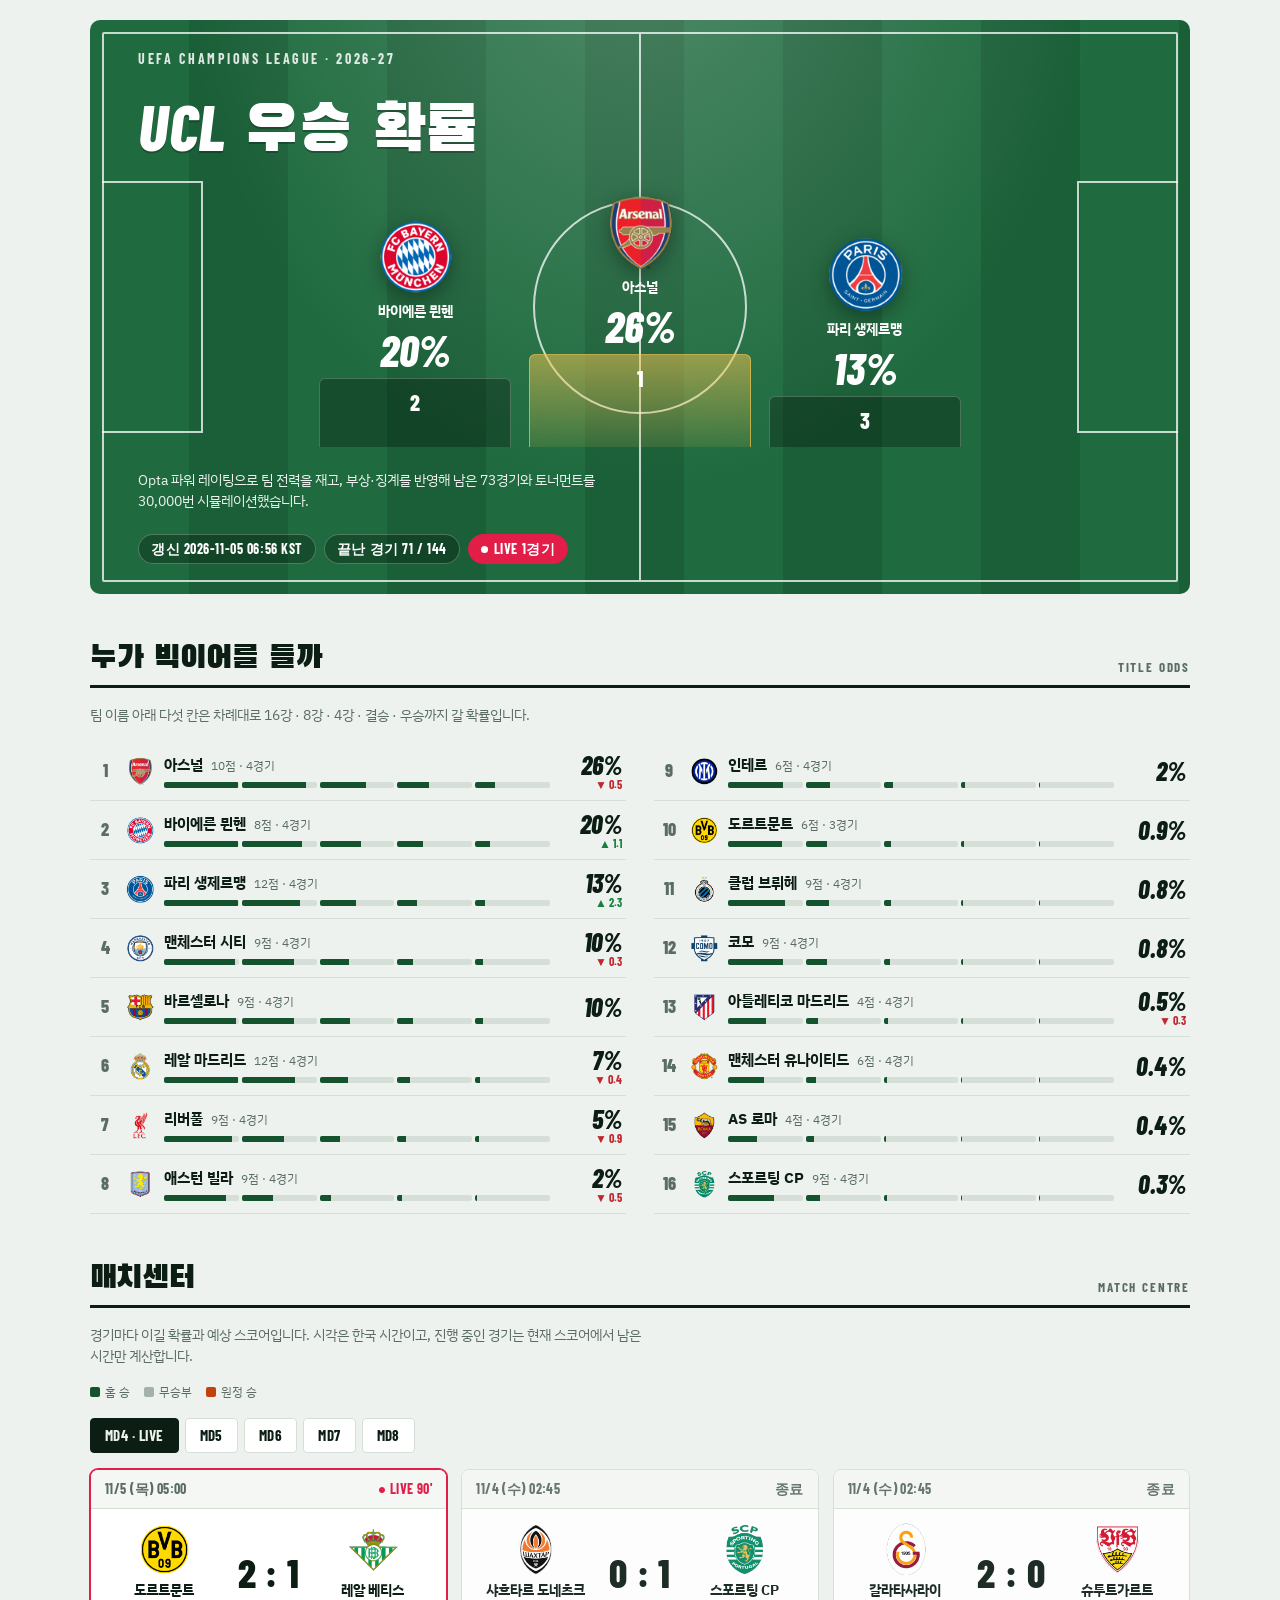
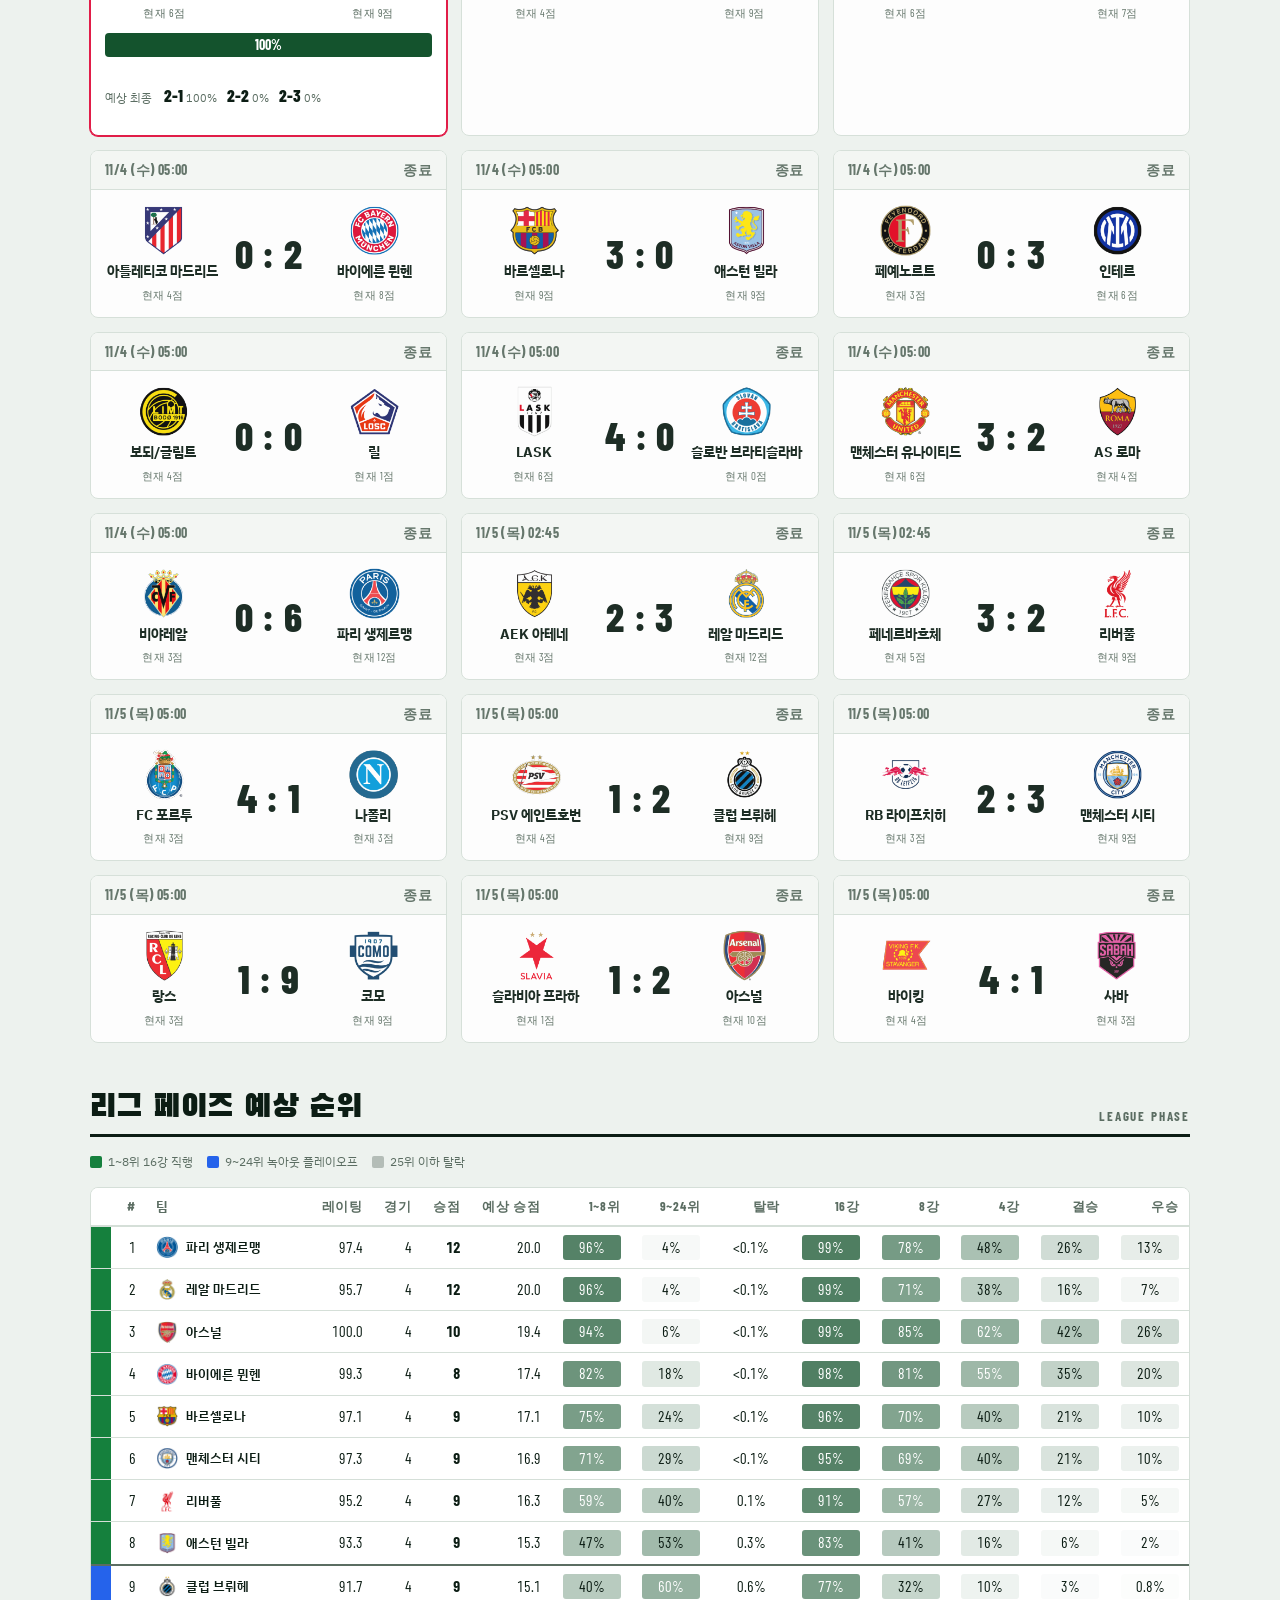
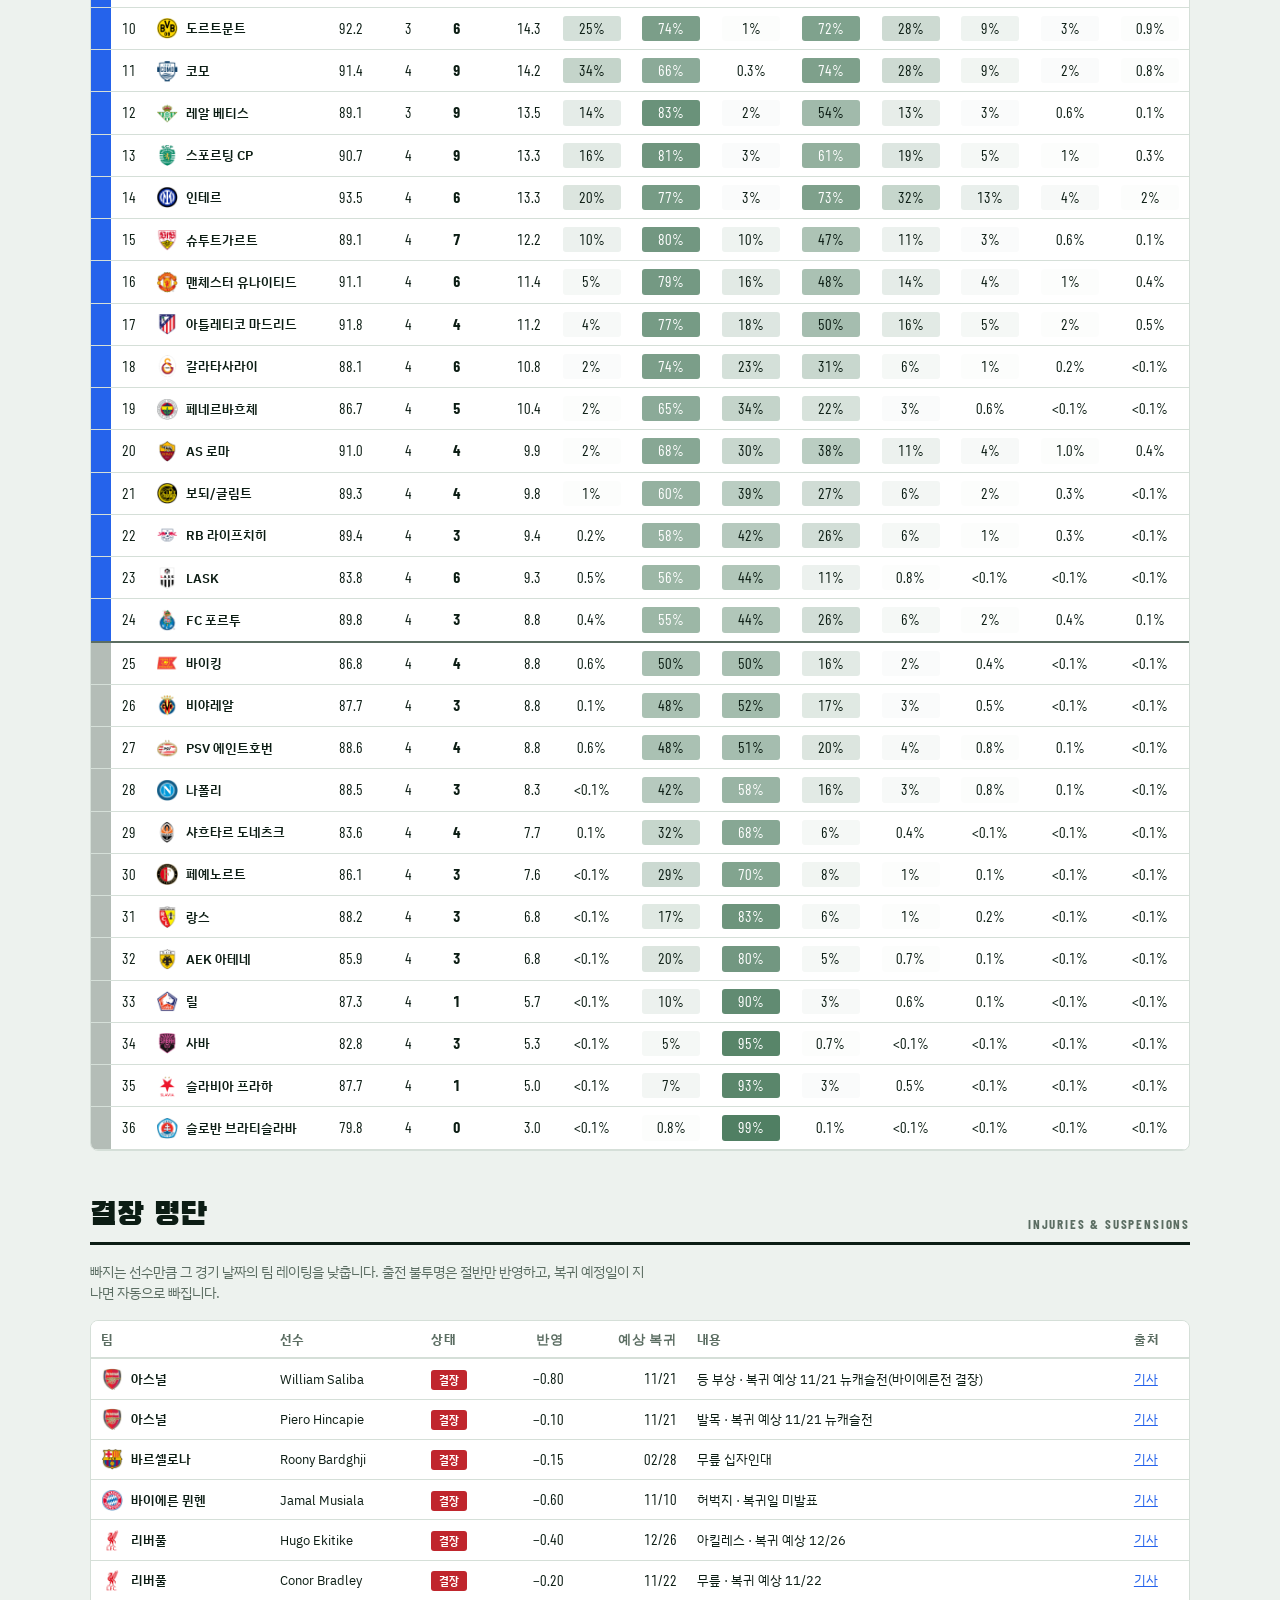
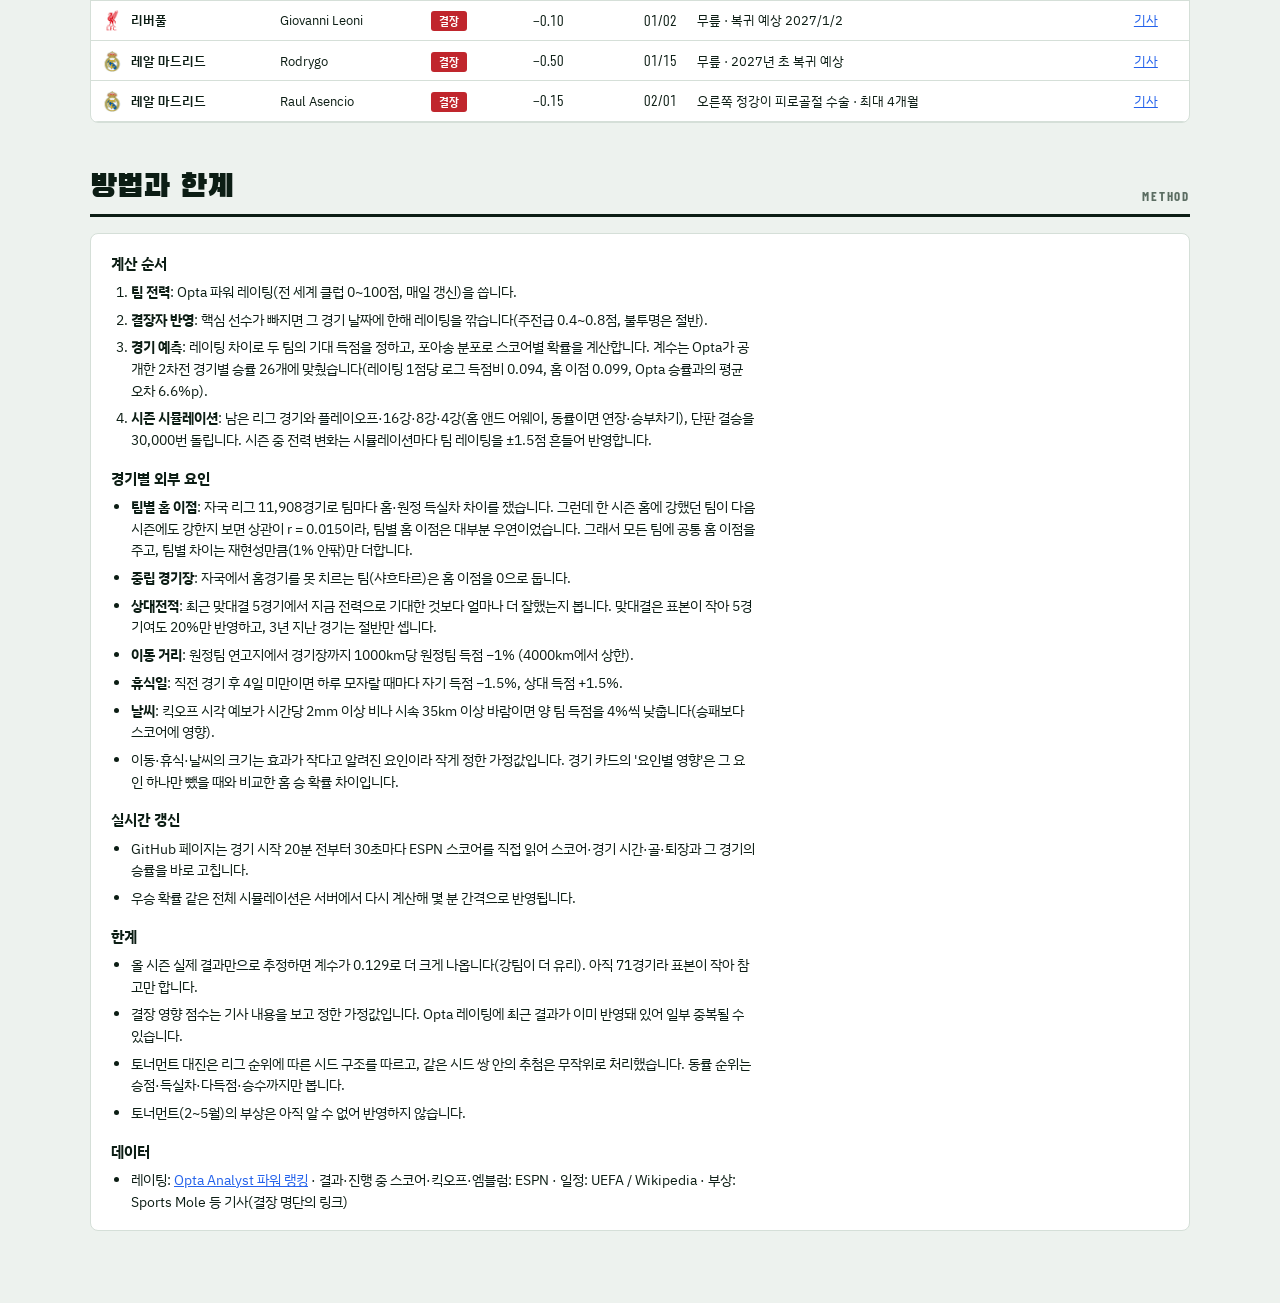
==== commit 9d54005a: "UCL 대시보드 자동 갱신 (11-05 06:56 KST, live)" ====
--- a/06_ucl-2026-27/index.html
+++ b/06_ucl-2026-27/index.html
@@ -219,7 +219,7 @@
 </div>
 
 <script>
-const D = {"updated": "2026-11-04 10:49 KST", "n_sim": 30000, "beta": 0.09332772449823093, "home": 0.08766885272925715, "beta_results": 0.14059871256531964, "opta_rmse": 0.07152871465390584, "avg_goals": 3.569105691056911, "n_done": 63, "names": {"PSG": "파리 생제르맹", "BAY": "바이에른 뮌헨", "RMA": "레알 마드리드", "LIV": "리버풀", "INT": "인테르", "MCI": "맨체스터 시티", "ARS": "아스널", "BAR": "바르셀로나", "ATM": "아틀레티코 마드리드", "BVB": "도르트문트", "ROM": "AS 로마", "SCP": "스포르팅 CP", "AVL": "애스턴 빌라", "POR": "FC 포르투", "MUN": "맨체스터 유나이티드", "BRU": "클럽 브뤼헤", "BET": "레알 베티스", "PSV": "PSV 에인트호번", "FEY": "페예노르트", "LIL": "릴", "BOD": "보되/글림트", "NAP": "나폴리", "RBL": "RB 라이프치히", "VIL": "비야레알", "FEN": "페네르바흐체", "SHA": "샤흐타르 도네츠크", "GAL": "갈라타사라이", "SLA": "슬라비아 프라하", "SLO": "슬로반 브라티슬라바", "STU": "슈투트가르트", "AEK": "AEK 아테네", "LAS": "LASK", "COM": "코모", "RCL": "랑스", "VIK": "바이킹", "SAB": "사바"}, "teams": [{"code": "ARS", "team": "아스널", "rating": 100.0, "injury_now": 1.1, "played": 3, "pts_now": 7, "exp_pts": 18.558066666666665, "top8": 0.8841333333333333, "playoff": 0.11556666666666666, "out": 0.0003, "R16": 0.9878666666666667, "QF": 0.8346666666666667, "SF": 0.6098666666666667, "F": 0.4234, "W": 0.2653}, {"code": "BAY", "team": "바이에른 뮌헨", "rating": 98.92, "injury_now": 1.5999999999999999, "played": 4, "pts_now": 8, "exp_pts": 17.294566666666668, "top8": 0.8205, "playoff": 0.17916666666666667, "out": 0.0003333333333333333, "R16": 0.9785666666666667, "QF": 0.7862, "SF": 0.5299666666666667, "F": 0.3359, "W": 0.19143333333333334}, {"code": "PSG", "team": "파리 생제르맹", "rating": 96.76, "injury_now": 0.05, "played": 4, "pts_now": 12, "exp_pts": 19.778266666666667, "top8": 0.9588666666666666, "playoff": 0.041133333333333334, "out": 0.0, "R16": 0.9935, "QF": 0.748, "SF": 0.43956666666666666, "F": 0.2245, "W": 0.10623333333333333}, {"code": "MCI", "team": "맨체스터 시티", "rating": 97.28, "injury_now": 0.0, "played": 3, "pts_now": 6, "exp_pts": 15.903433333333334, "top8": 0.6023666666666667, "playoff": 0.3897, "out": 0.007933333333333334, "R16": 0.9255666666666666, "QF": 0.6504666666666666, "SF": 0.37976666666666664, "F": 0.20853333333333332, "W": 0.10623333333333333}, {"code": "BAR", "team": "바르셀로나", "rating": 97.02, "injury_now": 0.35, "played": 4, "pts_now": 9, "exp_pts": 17.014466666666667, "top8": 0.7702, "playoff": 0.2295, "out": 0.0003, "R16": 0.9602333333333334, "QF": 0.6928666666666666, "SF": 0.40066666666666667, "F": 0.21056666666666668, "W": 0.10446666666666667}, {"code": "RMA", "team": "레알 마드리드", "rating": 95.86, "injury_now": 1.25, "played": 3, "pts_now": 9, "exp_pts": 19.0133, "top8": 0.9088333333333334, "playoff": 0.09096666666666667, "out": 0.0002, "R16": 0.9805333333333334, "QF": 0.6867666666666666, "SF": 0.3628, "F": 0.168, "W": 0.0733}, {"code": "LIV", "team": "리버풀", "rating": 95.28, "injury_now": 1.3, "played": 3, "pts_now": 9, "exp_pts": 18.22533333333333, "top8": 0.8115, "playoff": 0.1882, "out": 0.0003, "R16": 0.9549, "QF": 0.6304333333333333, "SF": 0.31153333333333333, "F": 0.13786666666666667, "W": 0.057666666666666665}, {"code": "AVL", "team": "애스턴 빌라", "rating": 93.59, "injury_now": 0.0, "played": 4, "pts_now": 9, "exp_pts": 15.4645, "top8": 0.5177333333333334, "playoff": 0.4794333333333333, "out": 0.0028333333333333335, "R16": 0.8497666666666667, "QF": 0.4465, "SF": 0.18376666666666666, "F": 0.0684, "W": 0.025333333333333333}, {"code": "INT", "team": "인테르", "rating": 93.09, "injury_now": 0.0, "played": 4, "pts_now": 6, "exp_pts": 13.051666666666666, "top8": 0.1935, "playoff": 0.7653333333333333, "out": 0.041166666666666664, "R16": 0.6970666666666666, "QF": 0.2996333333333333, "SF": 0.11773333333333333, "F": 0.041466666666666666, "W": 0.0148}, {"code": "BVB", "team": "도르트문트", "rating": 92.21, "injury_now": 0.0, "played": 3, "pts_now": 6, "exp_pts": 13.210566666666667, "top8": 0.20083333333333334, "playoff": 0.7356, "out": 0.06356666666666666, "R16": 0.6517, "QF": 0.2552333333333333, "SF": 0.09146666666666667, "F": 0.030133333333333335, "W": 0.009233333333333333}, {"code": "BRU", "team": "클럽 브뤼헤", "rating": 91.79, "injury_now": 0.0, "played": 3, "pts_now": 6, "exp_pts": 13.5018, "top8": 0.26176666666666665, "playoff": 0.6794, "out": 0.058833333333333335, "R16": 0.6632333333333333, "QF": 0.2598, "SF": 0.0874, "F": 0.0261, "W": 0.008866666666666667}, {"code": "ATM", "team": "아틀레티코 마드리드", "rating": 92.44, "injury_now": 0.0, "played": 4, "pts_now": 4, "exp_pts": 11.277966666666666, "top8": 0.057466666666666666, "playoff": 0.7703333333333333, "out": 0.1722, "R16": 0.5356, "QF": 0.1916, "SF": 0.07263333333333333, "F": 0.0237, "W": 0.008666666666666666}, {"code": "COM", "team": "코모", "rating": 91.4, "injury_now": 0.0, "played": 3, "pts_now": 6, "exp_pts": 12.707566666666667, "top8": 0.18566666666666667, "playoff": 0.7425, "out": 0.07183333333333333, "R16": 0.6106666666666667, "QF": 0.2206, "SF": 0.07106666666666667, "F": 0.020233333333333332, "W": 0.006266666666666667}, {"code": "SCP", "team": "스포르팅 CP", "rating": 90.51, "injury_now": 0.0, "played": 4, "pts_now": 9, "exp_pts": 13.271533333333334, "top8": 0.17586666666666667, "playoff": 0.7958, "out": 0.028333333333333332, "R16": 0.592, "QF": 0.18896666666666667, "SF": 0.05736666666666667, "F": 0.014633333333333333, "W": 0.004833333333333334}, {"code": "ROM", "team": "AS 로마", "rating": 91.35, "injury_now": 0.0, "played": 4, "pts_now": 4, "exp_pts": 10.088166666666666, "top8": 0.025466666666666665, "playoff": 0.6963666666666667, "out": 0.2781666666666667, "R16": 0.4052, "QF": 0.1197, "SF": 0.03896666666666666, "F": 0.011533333333333333, "W": 0.0035666666666666668}, {"code": "MUN", "team": "맨체스터 유나이티드", "rating": 90.94, "injury_now": 0.0, "played": 4, "pts_now": 6, "exp_pts": 11.316633333333334, "top8": 0.055933333333333335, "playoff": 0.7709666666666667, "out": 0.1731, "R16": 0.47326666666666667, "QF": 0.14053333333333334, "SF": 0.043666666666666666, "F": 0.0126, "W": 0.0031333333333333335}, {"code": "BET", "team": "레알 베티스", "rating": 89.34, "injury_now": 0.0, "played": 3, "pts_now": 9, "exp_pts": 14.4934, "top8": 0.2925, "playoff": 0.6921666666666667, "out": 0.015333333333333332, "R16": 0.6295, "QF": 0.18836666666666665, "SF": 0.046933333333333334, "F": 0.010033333333333333, "W": 0.0027333333333333333}, {"code": "STU", "team": "슈투트가르트", "rating": 89.42, "injury_now": 0.0, "played": 4, "pts_now": 7, "exp_pts": 12.309866666666666, "top8": 0.12433333333333334, "playoff": 0.7889, "out": 0.08676666666666667, "R16": 0.49723333333333336, "QF": 0.13333333333333333, "SF": 0.034166666666666665, "F": 0.007466666666666667, "W": 0.0019333333333333333}, {"code": "POR", "team": "FC 포르투", "rating": 89.87, "injury_now": 0.0, "played": 3, "pts_now": 0, "exp_pts": 7.607966666666667, "top8": 0.0027, "playoff": 0.37903333333333333, "out": 0.6182666666666666, "R16": 0.17366666666666666, "QF": 0.045533333333333335, "SF": 0.012733333333333333, "F": 0.0038, "W": 0.0011333333333333334}, {"code": "BOD", "team": "보되/글림트", "rating": 89.65, "injury_now": 0.0, "played": 4, "pts_now": 4, "exp_pts": 9.874133333333333, "top8": 0.0157, "playoff": 0.6065666666666667, "out": 0.3777333333333333, "R16": 0.2873, "QF": 0.06986666666666666, "SF": 0.019133333333333332, "F": 0.004666666666666667, "W": 0.0010333333333333334}, {"code": "PSV", "team": "PSV 에인트호번", "rating": 88.79, "injury_now": 0.0, "played": 3, "pts_now": 4, "exp_pts": 10.009633333333333, "top8": 0.0364, "playoff": 0.6023, "out": 0.3613, "R16": 0.2911, "QF": 0.06703333333333333, "SF": 0.015266666666666666, "F": 0.0032333333333333333, "W": 0.0009666666666666667}, {"code": "RBL", "team": "RB 라이프치히", "rating": 89.47, "injury_now": 0.0, "played": 3, "pts_now": 3, "exp_pts": 10.133166666666666, "top8": 0.024733333333333333, "playoff": 0.6136, "out": 0.3616666666666667, "R16": 0.30333333333333334, "QF": 0.07546666666666667, "SF": 0.019766666666666665, "F": 0.004266666666666667, "W": 0.0008333333333333334}, {"code": "NAP", "team": "나폴리", "rating": 88.55, "injury_now": 0.0, "played": 3, "pts_now": 3, "exp_pts": 9.278133333333333, "top8": 0.015866666666666668, "playoff": 0.5420666666666667, "out": 0.44206666666666666, "R16": 0.22846666666666668, "QF": 0.0483, "SF": 0.0116, "F": 0.0023666666666666667, "W": 0.0006333333333333333}, {"code": "VIL", "team": "비야레알", "rating": 88.39, "injury_now": 0.0, "played": 4, "pts_now": 3, "exp_pts": 9.023033333333334, "top8": 0.003033333333333333, "playoff": 0.5126333333333334, "out": 0.48433333333333334, "R16": 0.20323333333333332, "QF": 0.0409, "SF": 0.008866666666666667, "F": 0.0014, "W": 0.00046666666666666666}, {"code": "GAL", "team": "갈라타사라이", "rating": 87.93, "injury_now": 0.0, "played": 4, "pts_now": 6, "exp_pts": 10.624633333333334, "top8": 0.02666666666666667, "playoff": 0.7145333333333334, "out": 0.2588, "R16": 0.2921666666666667, "QF": 0.054433333333333334, "SF": 0.011266666666666666, "F": 0.0017, "W": 0.0004}, {"code": "RCL", "team": "랑스", "rating": 88.09, "injury_now": 0.0, "played": 3, "pts_now": 3, "exp_pts": 8.053533333333334, "top8": 0.005733333333333333, "playoff": 0.34596666666666664, "out": 0.6483, "R16": 0.13593333333333332, "QF": 0.0272, "SF": 0.006166666666666667, "F": 0.0013, "W": 0.00023333333333333333}, {"code": "SLA", "team": "슬라비아 프라하", "rating": 87.8, "injury_now": 0.0, "played": 3, "pts_now": 1, "exp_pts": 5.465466666666667, "top8": 0.0006666666666666666, "playoff": 0.1121, "out": 0.8872333333333333, "R16": 0.04003333333333333, "QF": 0.007733333333333333, "SF": 0.0018333333333333333, "F": 0.0002666666666666667, "W": 0.0001}, {"code": "AEK", "team": "AEK 아테네", "rating": 86.04, "injury_now": 0.0, "played": 3, "pts_now": 3, "exp_pts": 7.5999, "top8": 0.0023666666666666667, "playoff": 0.2805, "out": 0.7171333333333333, "R16": 0.0841, "QF": 0.0116, "SF": 0.0018, "F": 0.0003, "W": 6.666666666666667e-05}, {"code": "VIK", "team": "바이킹", "rating": 87.06, "injury_now": 0.0, "played": 3, "pts_now": 1, "exp_pts": 7.790933333333333, "top8": 0.0038, "playoff": 0.3635333333333333, "out": 0.6326666666666667, "R16": 0.12536666666666665, "QF": 0.0203, "SF": 0.0037333333333333333, "F": 0.0005333333333333334, "W": 6.666666666666667e-05}, {"code": "LIL", "team": "릴", "rating": 86.98, "injury_now": 0.0, "played": 4, "pts_now": 1, "exp_pts": 5.484566666666667, "top8": 0.0, "playoff": 0.08846666666666667, "out": 0.9115333333333333, "R16": 0.0271, "QF": 0.004866666666666667, "SF": 0.001, "F": 0.00013333333333333334, "W": 3.3333333333333335e-05}, {"code": "FEN", "team": "페네르바흐체", "rating": 86.76, "injury_now": 0.0, "played": 3, "pts_now": 2, "exp_pts": 8.226433333333333, "top8": 0.0054666666666666665, "playoff": 0.37193333333333334, "out": 0.6226, "R16": 0.1258, "QF": 0.0193, "SF": 0.0031333333333333335, "F": 0.00046666666666666666, "W": 3.3333333333333335e-05}, {"code": "FEY", "team": "페예노르트", "rating": 86.75, "injury_now": 0.0, "played": 4, "pts_now": 3, "exp_pts": 7.864166666666667, "top8": 0.0011333333333333334, "playoff": 0.32966666666666666, "out": 0.6692, "R16": 0.10423333333333333, "QF": 0.017166666666666667, "SF": 0.003033333333333333, "F": 0.0004, "W": 0.0}, {"code": "SHA", "team": "샤흐타르 도네츠크", "rating": 83.96, "injury_now": 0.0, "played": 4, "pts_now": 4, "exp_pts": 7.795066666666667, "top8": 0.0018, "playoff": 0.3343333333333333, "out": 0.6638666666666667, "R16": 0.0702, "QF": 0.006533333333333334, "SF": 0.0005, "F": 3.3333333333333335e-05, "W": 0.0}, {"code": "SLO", "team": "슬로반 브라티슬라바", "rating": 80.52, "injury_now": 0.0, "played": 4, "pts_now": 0, "exp_pts": 3.1541, "top8": 0.0, "playoff": 0.01, "out": 0.99, "R16": 0.0009333333333333333, "QF": 3.3333333333333335e-05, "SF": 0.0, "F": 0.0, "W": 0.0}, {"code": "LAS", "team": "LASK", "rating": 83.36, "injury_now": 0.0, "played": 4, "pts_now": 6, "exp_pts": 9.116233333333334, "top8": 0.0062, "playoff": 0.5196, "out": 0.4742, "R16": 0.10023333333333333, "QF": 0.008066666666666666, "SF": 0.0006333333333333333, "F": 3.3333333333333335e-05, "W": 0.0}, {"code": "SAB", "team": "사바", "rating": 82.98, "injury_now": 0.0, "played": 3, "pts_now": 3, "exp_pts": 6.133633333333333, "top8": 0.0002666666666666667, "playoff": 0.12213333333333333, "out": 0.8776, "R16": 0.0204, "QF": 0.002, "SF": 0.0002, "F": 3.3333333333333335e-05, "W": 0.0}], "cards": [{"md": 4, "date": "2026-11-04", "home": "AEK", "away": "RMA", "status": "NS", "minute": "", "score": null, "p_home": 0.1860799929524669, "p_draw": 0.1840422424687483, "p_away": 0.6298777645787845, "xg_home": 1.27533610338022, "xg_away": 2.438629009212023, "top_scores": [{"s": "1-2", "p": 0.09245984123708961}, {"s": "1-1", "p": 0.07582936222592178}, {"s": "1-3", "p": 0.07515841700930158}], "inj_home": 0.0, "inj_away": 0.65, "lam_home": 1.27533610338022, "lam_away": 2.438629009212023, "factors": [{"k": "injury", "d_home": 0.015030972907453727, "d_away": -0.0217004078028169, "text": "결장 반영 AEK 아테네 −0.0 · 레알 마드리드 −0.7"}, {"k": "venue", "d_home": 0.002807435013095494, "d_away": -0.003999767117472519, "text": "팀별 홈 이점 보정 +0.6%"}, {"k": "travel", "d_home": 0.006450261618990483, "d_away": -0.010624744511310902, "text": "원정 이동 2,369km"}, {"k": "rest", "d_home": -0.0007631356048911075, "d_away": 0.0010831238615287564, "text": "휴식 3일 : 3일"}, {"k": "weather", "d_home": 0.0, "d_away": 0.0, "text": "16°C · 강수 0.0mm · 바람 6km/h"}, {"k": "h2h", "d_home": 0.00011717562302329676, "d_away": -0.00016646341917236906, "text": "최근 2경기 0승 2무 0패 (홈팀 기준)"}], "h2h": [{"date": "2002-10-22", "home": "RMA", "away": "AEK", "hg": 2, "ag": 2, "neutral": false}, {"date": "2002-10-02", "home": "AEK", "away": "RMA", "hg": 3, "ag": 3, "neutral": false}], "venue": "OPAP Arena", "event": "401915383"}, {"md": 4, "date": "2026-11-04", "home": "FEN", "away": "LIV", "status": "NS", "minute": "", "score": null, "p_home": 0.22494919710633568, "p_draw": 0.1985038941482229, "p_away": 0.5765469087454412, "xg_home": 1.3683085295714161, "xg_away": 2.2644240118730665, "top_scores": [{"s": "1-2", "p": 0.09276947153222798}, {"s": "1-1", "p": 0.0819364845504281}, {"s": "1-3", "p": 0.07002313963545062}], "inj_home": 0.0, "inj_away": 0.7000000000000001, "lam_home": 1.3683085295714161, "lam_away": 2.2644240118730665, "factors": [{"k": "injury", "d_home": 0.018063687447602478, "d_away": -0.02415545032898203, "text": "결장 반영 페네르바흐체 −0.0 · 리버풀 −0.7"}, {"k": "venue", "d_home": -0.0010481763507052544, "d_away": 0.0013758698087338317, "text": "팀별 홈 이점 보정 -0.2%"}, {"k": "travel", "d_home": 0.008053655357134815, "d_away": -0.012361576863181845, "text": "원정 이동 2,744km"}, {"k": "rest", "d_home": 0.007567843926327034, "d_away": -0.010016444837835925, "text": "휴식 4일 : 3일"}, {"k": "weather", "d_home": 0.0, "d_away": 0.0, "text": "12°C · 강수 0.0mm · 바람 12km/h"}], "h2h": [], "venue": "Şükrü Saracoğlu Stadium", "event": "401915382"}, {"md": 4, "date": "2026-11-04", "home": "BVB", "away": "BET", "status": "NS", "minute": "", "score": null, "p_home": 0.5650362658844231, "p_draw": 0.200860808215489, "p_away": 0.23410292590008808, "xg_home": 2.235605289689868, "xg_away": 1.3951246132223631, "top_scores": [{"s": "2-1", "p": 0.09237987053256205}, {"s": "1-1", "p": 0.08264416885985928}, {"s": "3-1", "p": 0.06884164240782031}], "inj_home": 0.0, "inj_away": 0.0, "lam_home": 2.235605289689868, "lam_away": 1.3951246132223631, "factors": [{"k": "venue", "d_home": 0.0028054178603529323, "d_away": -0.0021772501156742674, "text": "팀별 홈 이점 보정 +0.4%"}, {"k": "travel", "d_home": 0.006275494192353737, "d_away": -0.005906529166068458, "text": "원정 이동 2,084km"}, {"k": "rest", "d_home": 0.0, "d_away": 0.0, "text": "휴식 4일 : 4일"}, {"k": "weather", "d_home": 0.0, "d_away": 0.0, "text": "2°C · 강수 0.0mm · 바람 6km/h"}], "h2h": [], "venue": "Signal Iduna Park", "event": "401915304"}, {"md": 4, "date": "2026-11-04", "home": "POR", "away": "NAP", "status": "NS", "minute": "", "score": null, "p_home": 0.5217678599303601, "p_draw": 0.2101415788234006, "p_away": 0.26809056124623953, "xg_home": 2.1008872391993814, "xg_away": 1.4681836197226437, "top_scores": [{"s": "2-1", "p": 0.09131327947563513}, {"s": "1-1", "p": 0.08692830131181467}, {"s": "2-2", "p": 0.06703233059464168}], "inj_home": 0.0, "inj_away": 0.0, "lam_home": 2.1008872391993814, "lam_away": 1.4681836197226437, "factors": [{"k": "venue", "d_home": -0.0012031820430297158, "d_away": 0.0009897860018683868, "text": "팀별 홈 이점 보정 -0.2%"}, {"k": "travel", "d_home": 0.010023107879541637, "d_away": -0.010016928657725188, "text": "원정 이동 3,195km"}, {"k": "rest", "d_home": 0.011282851171877994, "d_away": -0.009365708937098316, "text": "휴식 4일 : 3일"}, {"k": "weather", "d_home": 0.0, "d_away": 0.0, "text": "12°C · 강수 0.0mm · 바람 5km/h"}, {"k": "h2h", "d_home": 0.00039610963547320743, "d_away": -0.0003262314405538813, "text": "최근 2경기 1승 1무 0패 (홈팀 기준)"}], "h2h": [{"date": "2014-03-20", "home": "NAP", "away": "POR", "hg": 2, "ag": 2, "neutral": false}, {"date": "2014-03-13", "home": "POR", "away": "NAP", "hg": 1, "ag": 0, "neutral": false}], "venue": "Estádio do Dragão", "event": "401915301"}, {"md": 4, "date": "2026-11-04", "home": "PSV", "away": "BRU", "status": "NS", "minute": "", "score": null, "p_home": 0.3532324908537473, "p_draw": 0.21946909060485226, "p_away": 0.4272984185414006, "xg_home": 1.6942462182451616, "xg_away": 1.8766866868319918, "top_scores": [{"s": "1-1", "p": 0.0894405810904193}, {"s": "1-2", "p": 0.08392597389745356}, {"s": "2-1", "p": 0.07576718313504631}], "inj_home": 0.0, "inj_away": 0.0, "lam_home": 1.6942462182451616, "lam_away": 1.8766866868319918, "factors": [{"k": "venue", "d_home": -0.0013352685348826943, "d_away": 0.0014098935210601349, "text": "팀별 홈 이점 보정 -0.2%"}, {"k": "travel", "d_home": 0.0005255669521855855, "d_away": -0.0006551353100688884, "text": "원정 이동 159km"}, {"k": "rest", "d_home": 0.0, "d_away": 0.0, "text": "휴식 4일 : 5일"}, {"k": "weather", "d_home": 0.0, "d_away": 0.0, "text": "5°C · 강수 0.0mm · 바람 10km/h"}, {"k": "h2h", "d_home": 0.0016089069552988056, "d_away": -0.00170268822296743, "text": "최근 3경기 1승 1무 1패 (홈팀 기준)"}], "h2h": [{"date": "2024-07-13", "home": "PSV", "away": "BRU", "hg": 1, "ag": 1, "neutral": false}, {"date": "2020-01-09", "home": "PSV", "away": "BRU", "hg": 1, "ag": 2, "neutral": false}, {"date": "2019-01-11", "home": "PSV", "away": "BRU", "hg": 2, "ag": 1, "neutral": false}], "venue": "Philips Stadion", "event": "401915303"}, {"md": 4, "date": "2026-11-04", "home": "RBL", "away": "MCI", "status": "NS", "minute": "", "score": null, "p_home": 0.20541360270227219, "p_draw": 0.1908084265903548, "p_away": 0.6037779707073728, "xg_home": 1.3328396233965347, "xg_away": 2.3651797726438977, "top_scores": [{"s": "1-2", "p": 0.09235561237889485}, {"s": "1-1", "p": 0.07809606140480041}, {"s": "1-3", "p": 0.0728125420962342}], "inj_home": 0.0, "inj_away": 0.0, "lam_home": 1.3328396233965347, "lam_away": 2.3651797726438977, "factors": [{"k": "venue", "d_home": 0.003654094345339892, "d_away": -0.005002682741296005, "text": "팀별 홈 이점 보정 +0.7%"}, {"k": "travel", "d_home": 0.0029029262628984254, "d_away": -0.004588929352290827, "text": "원정 이동 1,017km"}, {"k": "rest", "d_home": 0.0, "d_away": 0.0, "text": "휴식 4일 : 4일"}, {"k": "weather", "d_home": 0.0, "d_away": 0.0, "text": "4°C · 강수 0.0mm · 바람 8km/h"}, {"k": "h2h", "d_home": -0.012011388398299516, "d_away": 0.01619124116370707, "text": "최근 5경기 1승 1무 3패 (홈팀 기준)"}], "h2h": [{"date": "2023-11-28", "home": "MCI", "away": "RBL", "hg": 3, "ag": 2, "neutral": false}, {"date": "2023-10-04", "home": "RBL", "away": "MCI", "hg": 1, "ag": 3, "neutral": false}, {"date": "2023-03-14", "home": "MCI", "away": "RBL", "hg": 7, "ag": 0, "neutral": false}, {"date": "2023-02-22", "home": "RBL", "away": "MCI", "hg": 1, "ag": 1, "neutral": false}, {"date": "2021-12-07", "home": "RBL", "away": "MCI", "hg": 2, "ag": 1, "neutral": false}], "venue": "Red Bull Arena", "event": "401915306"}, {"md": 4, "date": "2026-11-04", "home": "RCL", "away": "COM", "status": "NS", "minute": "", "score": null, "p_home": 0.34983609143412586, "p_draw": 0.21960023785516916, "p_away": 0.430563670710705, "xg_home": 1.6818247182871857, "xg_away": 1.8804975732724858, "top_scores": [{"s": "1-1", "p": 0.08973448010887293}, {"s": "1-2", "p": 0.08437273604180186}, {"s": "2-1", "p": 0.07545883336487612}], "inj_home": 0.0, "inj_away": 0.0, "lam_home": 1.6818247182871857, "lam_away": 1.8804975732724858, "factors": [{"k": "venue", "d_home": -0.001048959791909887, "d_away": 0.0011134902013998915, "text": "팀별 홈 이점 보정 -0.1%"}, {"k": "travel", "d_home": 0.0022827060805395982, "d_away": -0.0028634586451876665, "text": "원정 이동 692km"}, {"k": "rest", "d_home": 0.006269525000608123, "d_away": -0.006693182986615698, "text": "휴식 5일 : 3일"}, {"k": "weather", "d_home": 0.0, "d_away": 0.0, "text": "6°C · 강수 0.0mm · 바람 12km/h"}], "h2h": [], "venue": "Stade Bollaert-Delelis", "event": "401915305"}, {"md": 4, "date": "2026-11-04", "home": "SLA", "away": "ARS", "status": "NS", "minute": "", "score": null, "p_home": 0.1338085219359968, "p_draw": 0.15671688124835184, "p_away": 0.7094745968156514, "xg_home": 1.1471732871633775, "xg_away": 2.7475369311705, "top_scores": [{"s": "1-2", "p": 0.08812426478099836}, {"s": "1-3", "p": 0.08070822400601363}, {"s": "0-2", "p": 0.07681861647851285}], "inj_home": 0.0, "inj_away": 0.9, "lam_home": 1.1471732871633775, "lam_away": 2.7475369311705, "factors": [{"k": "injury", "d_home": 0.016666250804057647, "d_away": -0.027297465504459884, "text": "결장 반영 슬라비아 프라하 −0.0 · 아스널 −0.9"}, {"k": "venue", "d_home": -0.0002695819907639341, "d_away": 0.00043176675811784637, "text": "팀별 홈 이점 보정 -0.1%"}, {"k": "travel", "d_home": 0.0024164495775874373, "d_away": -0.0044286257515164795, "text": "원정 이동 1,033km"}, {"k": "rest", "d_home": 0.005518578348251868, "d_away": -0.008905185969003804, "text": "휴식 15일 : 3일"}, {"k": "weather", "d_home": 0.0, "d_away": 0.0, "text": "3°C · 강수 0.0mm · 바람 6km/h"}, {"k": "h2h", "d_home": -0.0063479187272728055, "d_away": 0.01008876297279826, "text": "최근 5경기 0승 2무 3패 (홈팀 기준)"}], "h2h": [{"date": "2025-11-04", "home": "SLA", "away": "ARS", "hg": 0, "ag": 3, "neutral": false}, {"date": "2021-04-15", "home": "SLA", "away": "ARS", "hg": 0, "ag": 4, "neutral": false}, {"date": "2021-04-08", "home": "ARS", "away": "SLA", "hg": 1, "ag": 1, "neutral": false}, {"date": "2007-11-07", "home": "SLA", "away": "ARS", "hg": 0, "ag": 0, "neutral": false}, {"date": "2007-10-23", "home": "ARS", "away": "SLA", "hg": 7, "ag": 0, "neutral": false}], "venue": "Fortuna Arena", "event": "401915381"}, {"md": 4, "date": "2026-11-04", "home": "VIK", "away": "SAB", "status": "NS", "minute": "", "score": null, "p_home": 0.610811099246925, "p_draw": 0.19008672365060209, "p_away": 0.19910217710247288, "xg_home": 2.363456787572761, "xg_away": 1.2986177978828641, "top_scores": [{"s": "2-1", "p": 0.09314172521730245}, {"s": "1-1", "p": 0.07881821720375753}, {"s": "3-1", "p": 0.07337881422369016}], "inj_home": 0.0, "inj_away": 0.0, "lam_home": 2.363456787572761, "lam_away": 1.2986177978828641, "factors": [{"k": "venue", "d_home": 0.0021156809067788274, "d_away": -0.0015316875910940664, "text": "팀별 홈 이점 보정 +0.3%"}, {"k": "travel", "d_home": 0.010490477273852328, "d_away": -0.009310457110897424, "text": "원정 이동 3,691km"}, {"k": "rest", "d_home": 0.0, "d_away": 0.0, "text": "휴식 5일 : 15일"}, {"k": "weather", "d_home": 0.0, "d_away": 0.0, "text": "10°C · 강수 0.0mm · 바람 16km/h"}], "h2h": [], "venue": "Viking Stadion", "event": "401915302"}, {"md": 5, "date": "2026-11-24", "home": "BOD", "away": "LAS", "status": "NS", "minute": "", "score": null, "p_home": 0.6756306442209833, "p_draw": 0.16850567859874008, "p_away": 0.15586367718027655, "xg_home": 2.624006697341254, "xg_away": 1.2136511929296891, "top_scores": [{"s": "2-1", "p": 0.09002454468667846}, {"s": "3-1", "p": 0.07874166939431373}, {"s": "2-0", "p": 0.07417662110096397}], "inj_home": 0.0, "inj_away": 0.0, "lam_home": 2.624006697341254, "lam_away": 1.2136511929296891, "factors": [{"k": "venue", "d_home": 0.0030295670982489753, "d_away": -0.0020023118386023886, "text": "팀별 홈 이점 보정 +0.4%"}], "h2h": [], "venue": "Aspmyra Stadion", "event": "401915380"}, {"md": 5, "date": "2026-11-24", "home": "GAL", "away": "AVL", "status": "NS", "minute": "", "score": null, "p_home": 0.27973233013202664, "p_draw": 0.21214592946281516, "p_away": 0.5081217404051582, "xg_home": 1.499856249039415, "xg_away": 2.0678646085375614, "top_scores": [{"s": "1-2", "p": 0.09049560726705826}, {"s": "1-1", "p": 0.08752565994256142}, {"s": "2-2", "p": 0.06786520103505703}], "inj_home": 0.0, "inj_away": 0.0, "lam_home": 1.499856249039415, "lam_away": 2.0678646085375614, "factors": [{"k": "venue", "d_home": 0.0016746749969329677, "d_away": -0.0019961493305965528, "text": "팀별 홈 이점 보정 +0.3%"}, {"k": "travel", "d_home": 0.008324418645157206, "d_away": -0.0116624934889753, "text": "원정 이동 2,645km"}], "h2h": [], "venue": "RAMS Park", "event": "401915300"}, {"md": 5, "date": "2026-11-24", "home": "ARS", "away": "BVB", "status": "NS", "minute": "", "score": null, "p_home": 0.6923982832480065, "p_draw": 0.1629583898071894, "p_away": 0.1446433269448042, "xg_home": 2.679943478671832, "xg_away": 1.177648966851449, "top_scores": [{"s": "2-1", "p": 0.08932128191490883}, {"s": "3-1", "p": 0.07979199565815605}, {"s": "2-0", "p": 0.07584711949751662}], "inj_home": 0.0, "inj_away": 0.0, "lam_home": 2.679943478671832, "lam_away": 1.177648966851449, "factors": [{"k": "venue", "d_home": 0.001156792861835676, "d_away": -0.0007426713628187476, "text": "팀별 홈 이점 보정 +0.2%"}, {"k": "travel", "d_home": 0.00221245636704015, "d_away": -0.0017411580461549614, "text": "원정 이동 902km"}, {"k": "h2h", "d_home": -0.03078161433028792, "d_away": 0.0192688784172958, "text": "최근 5경기 2승 0무 3패 (홈팀 기준)"}], "h2h": [{"date": "2026-08-09", "home": "ARS", "away": "BVB", "hg": 2, "ag": 3, "neutral": false}, {"date": "2014-11-26", "home": "ARS", "away": "BVB", "hg": 2, "ag": 0, "neutral": false}, {"date": "2014-09-16", "home": "BVB", "away": "ARS", "hg": 2, "ag": 0, "neutral": false}, {"date": "2013-11-06", "home": "BVB", "away": "ARS", "hg": 0, "ag": 1, "neutral": false}, {"date": "2013-10-22", "home": "ARS", "away": "BVB", "hg": 1, "ag": 2, "neutral": false}], "venue": "Emirates Stadium", "event": "401915295"}, {"md": 5, "date": "2026-11-24", "home": "COM", "away": "AEK", "status": "NS", "minute": "", "score": null, "p_home": 0.6486443452091963, "p_draw": 0.1779403413430587, "p_away": 0.17341531344774505, "xg_home": 2.5115624048178713, "xg_away": 1.2492591839152647, "top_scores": [{"s": "2-1", "p": 0.09167150185193897}, {"s": "3-1", "p": 0.07674623254817393}, {"s": "2-0", "p": 0.0733806907583694}], "inj_home": 0.0, "inj_away": 0.0, "lam_home": 2.5115624048178713, "lam_away": 1.2492591839152647, "factors": [{"k": "venue", "d_home": 0.002816347374225203, "d_away": -0.0019343800112184562, "text": "팀별 홈 이점 보정 +0.4%"}, {"k": "travel", "d_home": 0.003979940839881513, "d_away": -0.003338273331797287, "text": "원정 이동 1,488km"}], "h2h": [], "venue": "Giuseppe Sinigaglia", "event": "401915296"}, {"md": 5, "date": "2026-11-24", "home": "FEY", "away": "POR", "status": "NS", "minute": "", "score": null, "p_home": 0.3570814769940187, "p_draw": 0.22055054197614787, "p_away": 0.42236798102983336, "xg_home": 1.6924151569963688, "xg_away": 1.8526539127518533, "top_scores": [{"s": "1-1", "p": 0.09051067522343093}, {"s": "1-2", "p": 0.08384247829925075}, {"s": "2-1", "p": 0.07659081930905508}], "inj_home": 0.0, "inj_away": 0.0, "lam_home": 1.6924151569963688, "lam_away": 1.8526539127518533, "factors": [{"k": "venue", "d_home": -0.0013005577192314322, "d_away": 0.0013645700072433264, "text": "팀별 홈 이점 보정 -0.2%"}, {"k": "travel", "d_home": 0.0051337453358634155, "d_away": -0.006388741229388484, "text": "원정 이동 1,556km"}, {"k": "h2h", "d_home": 0.004738860299796976, "d_away": -0.00499536716709259, "text": "최근 2경기 1승 0무 1패 (홈팀 기준)"}], "h2h": [{"date": "2019-12-12", "home": "POR", "away": "FEY", "hg": 3, "ag": 2, "neutral": false}, {"date": "2019-10-03", "home": "FEY", "away": "POR", "hg": 2, "ag": 0, "neutral": false}], "venue": "De Kuip", "event": "401915294"}, {"md": 5, "date": "2026-11-24", "home": "MCI", "away": "NAP", "status": "NS", "minute": "", "score": null, "p_home": 0.7557386267426838, "p_draw": 0.13903782483740348, "p_away": 0.10522354841991294, "xg_home": 2.9240443291005644, "xg_away": 1.0464129234976562, "top_scores": [{"s": "2-1", "p": 0.08441037750718945}, {"s": "3-1", "p": 0.08227322855571172}, {"s": "2-0", "p": 0.08066641343175127}], "inj_home": 0.0, "inj_away": 0.0, "lam_home": 2.9240443291005644, "lam_away": 1.0464129234976562, "factors": [{"k": "venue", "d_home": -0.0007606251499826522, "d_away": 0.00043681170902844235, "text": "팀별 홈 이점 보정 -0.1%"}, {"k": "travel", "d_home": 0.008350660001509191, "d_away": -0.0059869854460719435, "text": "원정 이동 4,647km"}, {"k": "h2h", "d_home": 3.3218984883953695e-06, "d_away": -1.908957527246846e-06, "text": "최근 5경기 3승 1무 1패 (홈팀 기준)"}], "h2h": [{"date": "2025-09-18", "home": "MCI", "away": "NAP", "hg": 2, "ag": 0, "neutral": false}, {"date": "2017-11-01", "home": "NAP", "away": "MCI", "hg": 2, "ag": 4, "neutral": false}, {"date": "2017-10-17", "home": "MCI", "away": "NAP", "hg": 2, "ag": 1, "neutral": false}, {"date": "2011-11-22", "home": "NAP", "away": "MCI", "hg": 2, "ag": 1, "neutral": false}, {"date": "2011-09-14", "home": "MCI", "away": "NAP", "hg": 1, "ag": 1, "neutral": false}], "venue": "Etihad Stadium", "event": "401915379"}, {"md": 5, "date": "2026-11-24", "home": "RBL", "away": "RCL", "status": "NS", "minute": "", "score": null, "p_home": 0.5086036846679831, "p_draw": 0.21101284402316378, "p_away": 0.2803834713088529, "xg_home": 2.0862805925393664, "xg_away": 1.5161631414284682, "top_scores": [{"s": "2-1", "p": 0.0899384745756645}, {"s": "1-1", "p": 0.08621896296911216}, {"s": "2-2", "p": 0.06818070007396196}], "inj_home": 0.0, "inj_away": 0.0, "lam_home": 2.0862805925393664, "lam_away": 1.5161631414284682, "factors": [{"k": "venue", "d_home": 0.003140902366201015, "d_away": -0.0026480531545953756, "text": "팀별 홈 이점 보정 +0.4%"}, {"k": "travel", "d_home": 0.0021486977754630043, "d_away": -0.0021730836798014574, "text": "원정 이동 677km"}], "h2h": [], "venue": "Red Bull Arena", "event": "401915299"}, {"md": 5, "date": "2026-11-24", "home": "RMA", "away": "PSV", "status": "NS", "minute": "", "score": null, "p_home": 0.6801426024487206, "p_draw": 0.16747513999364488, "p_away": 0.15238225755763454, "xg_home": 2.6275943335215604, "xg_away": 1.1949771080712208, "top_scores": [{"s": "2-1", "p": 0.09023308969916252}, {"s": "3-1", "p": 0.07903198506322072}, {"s": "2-0", "p": 0.07551030818055186}], "inj_home": 0.65, "inj_away": 0.0, "lam_home": 2.6275943335215604, "lam_away": 1.1949771080712208, "factors": [{"k": "injury", "d_home": -0.020646812849504648, "d_away": 0.013271503772508908, "text": "결장 반영 레알 마드리드 −0.7 · PSV 에인트호번 −0.0"}, {"k": "venue", "d_home": -0.0002412735391612575, "d_away": 0.00015757614945186016, "text": "팀별 홈 이점 보정 -0.0%"}, {"k": "travel", "d_home": 0.0035613439130492974, "d_away": -0.002855673095829986, "text": "원정 이동 1,414km"}], "h2h": [], "venue": "Santiago Bernabéu", "event": "401915298"}, {"md": 5, "date": "2026-11-24", "home": "SLO", "away": "BET", "status": "NS", "minute": "", "score": null, "p_home": 0.19257284075152978, "p_draw": 0.18662309083079737, "p_away": 0.6208040684176727, "xg_home": 1.2926074596008836, "xg_away": 2.409656700548596, "top_scores": [{"s": "1-2", "p": 0.09257496078917792}, {"s": "1-1", "p": 0.07683663881921583}, {"s": "1-3", "p": 0.07435795818955537}], "inj_home": 0.0, "inj_away": 0.0, "lam_home": 1.2926074596008836, "lam_away": 2.409656700548596, "factors": [{"k": "venue", "d_home": 0.0007254339957592226, "d_away": -0.0010171701964071245, "text": "팀별 홈 이점 보정 +0.1%"}, {"k": "travel", "d_home": 0.0061359545008925764, "d_away": -0.009976058580062785, "text": "원정 이동 2,219km"}], "h2h": [], "venue": "Národny Futbalovy Stadión", "event": "401915297"}, {"md": 5, "date": "2026-11-25", "home": "SAB", "away": "BAR", "status": "NS", "minute": "", "score": null, "p_home": 0.09611481041287116, "p_draw": 0.13199962390164202, "p_away": 0.7718855656854867, "xg_home": 1.0189021083444492, "xg_away": 3.004106154679827, "top_scores": [{"s": "1-3", "p": 0.08242997775943504}, {"s": "1-2", "p": 0.08231730855884511}, {"s": "0-3", "p": 0.08090078240526011}], "inj_home": 0.0, "inj_away": 0.15, "lam_home": 1.0189021083444492, "lam_away": 3.004106154679827, "factors": [{"k": "injury", "d_home": 0.0022810305882695614, "d_away": -0.004097171404879862, "text": "결장 반영 사바 −0.0 · 바르셀로나 −0.1"}, {"k": "venue", "d_home": 1.643049736432811e-05, "d_away": -2.940606815882152e-05, "text": "팀별 홈 이점 보정 +0.0%"}, {"k": "travel", "d_home": 0.007551631688310273, "d_away": -0.015422506873004616, "text": "원정 이동 3,963km"}], "h2h": [], "venue": "Baku Olympic Stadium", "event": "401915378"}, {"md": 5, "date": "2026-11-25", "home": "SLA", "away": "VIL", "status": "NS", "minute": "", "score": null, "p_home": 0.43896527518719847, "p_draw": 0.21989643673744522, "p_away": 0.34113828807535623, "xg_home": 1.8899193292031522, "xg_away": 1.6497134548209311, "top_scores": [{"s": "1-1", "p": 0.09049228011157012}, {"s": "2-1", "p": 0.0855115546632612}, {"s": "1-2", "p": 0.0746431660287409}], "inj_home": 0.0, "inj_away": 0.0, "lam_home": 1.8899193292031522, "lam_away": 1.6497134548209311, "factors": [{"k": "venue", "d_home": 0.0008168822765757255, "d_away": -0.0007592791698515233, "text": "팀별 홈 이점 보정 +0.1%"}, {"k": "travel", "d_home": 0.006969339588999812, "d_away": -0.0077585953714044975, "text": "원정 이동 2,120km"}, {"k": "h2h", "d_home": -0.0028768697193830572, "d_away": 0.0026668074579614953, "text": "최근 2경기 0승 1무 1패 (홈팀 기준)"}], "h2h": [{"date": "2017-11-02", "home": "SLA", "away": "VIL", "hg": 0, "ag": 2, "neutral": false}, {"date": "2017-10-19", "home": "VIL", "away": "SLA", "hg": 2, "ag": 2, "neutral": false}], "venue": "Fortuna Arena", "event": "401915293"}, {"md": 5, "date": "2026-11-25", "home": "ATM", "away": "VIK", "status": "NS", "minute": "", "score": null, "p_home": 0.6518161315356058, "p_draw": 0.17720684339460638, "p_away": 0.17097702506978776, "xg_home": 2.516422647849299, "xg_away": 1.2384089433360181, "top_scores": [{"s": "2-1", "p": 0.09177554938379057}, {"s": "3-1", "p": 0.07698202366272744}, {"s": "2-0", "p": 0.07410762808008005}], "inj_home": 0.0, "inj_away": 0.0, "lam_home": 2.516422647849299, "lam_away": 1.2384089433360181, "factors": [{"k": "venue", "d_home": 0.003514846251806092, "d_away": -0.0024012837602691572, "text": "팀별 홈 이점 보정 +0.5%"}, {"k": "travel", "d_home": 0.00576532647161121, "d_away": -0.004820068002060862, "text": "원정 이동 2,167km"}], "h2h": [], "venue": "Riyadh Air Metropolitano", "event": "401915291"}, {"md": 5, "date": "2026-11-25", "home": "BRU", "away": "LIV", "status": "NS", "minute": "", "score": null, "p_home": 0.3553167562233463, "p_draw": 0.21978940218605963, "p_away": 0.4248938415905941, "xg_home": 1.6966602869623961, "xg_away": 1.867879765812534, "top_scores": [{"s": "1-1", "p": 0.08971941461775744}, {"s": "1-2", "p": 0.08379253958252716}, {"s": "2-1", "p": 0.07611168387573126}], "inj_home": 0.0, "inj_away": 0.5, "lam_home": 1.6966602869623961, "lam_away": 1.867879765812534, "factors": [{"k": "injury", "d_home": 0.01626858369754758, "d_away": -0.017356526664933147, "text": "결장 반영 클럽 브뤼헤 −0.0 · 리버풀 −0.5"}, {"k": "venue", "d_home": 0.0009488668702621883, "d_away": -0.0010003448478571042, "text": "팀별 홈 이점 보정 +0.1%"}, {"k": "travel", "d_home": 0.0016095427578566301, "d_away": -0.002002200431799994, "text": "원정 이동 487km"}], "h2h": [], "venue": "Jan Breydel Stadium", "event": "401915292"}, {"md": 5, "date": "2026-11-25", "home": "INT", "away": "STU", "status": "NS", "minute": "", "score": null, "p_home": 0.5867594176644483, "p_draw": 0.19505971965617608, "p_away": 0.21818086267937542, "xg_home": 2.3141515153941103, "xg_away": 1.36630859896863, "top_scores": [{"s": "2-1", "p": 0.09223855517798443}, {"s": "1-1", "p": 0.07971695419629926}, {"s": "3-1", "p": 0.07115133074763198}], "inj_home": 0.0, "inj_away": 0.0, "lam_home": 2.3141515153941103, "lam_away": 1.36630859896863, "factors": [{"k": "venue", "d_home": 0.0007067564367597701, "d_away": -0.0005316260035458098, "text": "팀별 홈 이점 보정 +0.1%"}, {"k": "travel", "d_home": 0.002107366513628417, "d_away": -0.0019212849217494499, "text": "원정 이동 718km"}], "h2h": [], "venue": "San Siro", "event": "401915376"}, {"md": 5, "date": "2026-11-25", "home": "SHA", "away": "FEN", "status": "NS", "minute": "", "score": null, "p_home": 0.3015581484887034, "p_draw": 0.21413971517201863, "p_away": 0.48430213633927804, "xg_home": 1.5717591120633194, "xg_away": 2.0261558110537052, "top_scores": [{"s": "1-2", "p": 0.08833880365874514}, {"s": "1-1", "p": 0.08719843081841216}, {"s": "2-2", "p": 0.06942365979970258}], "inj_home": 0.0, "inj_away": 0.0, "lam_home": 1.5717591120633194, "lam_away": 2.0261558110537052, "factors": [{"k": "venue", "d_home": -0.060055193733529966, "d_away": 0.0657031675806572, "text": "중립 경기장 (London) · 홈 이점 없음"}, {"k": "h2h", "d_home": 0.002426215824015643, "d_away": -0.0027895483174928404, "text": "최근 3경기 1승 1무 1패 (홈팀 기준)"}], "h2h": [{"date": "2022-04-19", "home": "FEN", "away": "SHA", "hg": 1, "ag": 0, "neutral": false}, {"date": "2015-08-05", "home": "SHA", "away": "FEN", "hg": 3, "ag": 0, "neutral": false}, {"date": "2015-07-28", "home": "FEN", "away": "SHA", "hg": 0, "ag": 0, "neutral": false}], "venue": "Stamford Bridge", "event": "401915375"}, {"md": 5, "date": "2026-11-25", "home": "LIL", "away": "BAY", "status": "NS", "minute": "", "score": null, "p_home": 0.12345425698691626, "p_draw": 0.1500382671027594, "p_away": 0.7265074759103246, "xg_home": 1.1204022580368442, "xg_away": 2.823247941506059, "top_scores": [{"s": "1-2", "p": 0.0865391831686883}, {"s": "1-3", "p": 0.08144052358020502}, {"s": "0-2", "p": 0.07723938661130626}], "inj_home": 0.0, "inj_away": 0.0, "lam_home": 1.1204022580368442, "lam_away": 2.823247941506059, "factors": [{"k": "venue", "d_home": 0.00205308428386769, "d_away": -0.003388315330313141, "text": "팀별 홈 이점 보정 +0.5%"}, {"k": "travel", "d_home": 0.0015185681512721316, "d_away": -0.0028495082408728223, "text": "원정 이동 676km"}, {"k": "h2h", "d_home": -0.0004853050951975635, "d_away": 0.0007981842550294216, "text": "최근 2경기 0승 0무 2패 (홈팀 기준)"}], "h2h": [{"date": "2012-11-07", "home": "BAY", "away": "LIL", "hg": 6, "ag": 1, "neutral": false}, {"date": "2012-10-23", "home": "LIL", "away": "BAY", "hg": 0, "ag": 1, "neutral": false}], "venue": "Decathlon Arena - Stade Pierre-Mauroy", "event": "401915377"}, {"md": 5, "date": "2026-11-25", "home": "PSG", "away": "ROM", "status": "NS", "minute": "", "score": null, "p_home": 0.6486512766630855, "p_draw": 0.17805893708074252, "p_away": 0.17328978625617183, "xg_home": 2.508778233224394, "xg_away": 1.2468992622082713, "top_scores": [{"s": "2-1", "p": 0.09176636818838108}, {"s": "3-1", "p": 0.07674048901768864}, {"s": "2-0", "p": 0.07359565521424875}], "inj_home": 0.0, "inj_away": 0.0, "lam_home": 2.508778233224394, "lam_away": 1.2468992622082713, "factors": [{"k": "venue", "d_home": 0.0012103830821331707, "d_away": -0.0008299307785332444, "text": "팀별 홈 이점 보정 +0.2%"}, {"k": "travel", "d_home": 0.0047829133281556135, "d_away": -0.004013881445633277, "text": "원정 이동 1,788km"}, {"k": "h2h", "d_home": -0.0008481542640601525, "d_away": 0.0005806551973310814, "text": "최근 1경기 0승 1무 0패 (홈팀 기준)"}], "h2h": [{"date": "2017-07-20", "home": "ROM", "away": "PSG", "hg": 1, "ag": 1, "neutral": false}], "venue": "Parc des Princes", "event": "401915374"}, {"md": 5, "date": "2026-11-25", "home": "SCP", "away": "MUN", "status": "NS", "minute": "", "score": null, "p_home": 0.44473003628179536, "p_draw": 0.2192321952973216, "p_away": 0.33603776842088284, "xg_home": 1.9079466437444825, "xg_away": 1.640626442679619, "top_scores": [{"s": "1-1", "p": 0.09004365654337096}, {"s": "2-1", "p": 0.0858992461462028}, {"s": "1-2", "p": 0.07386400196030807}], "inj_home": 0.0, "inj_away": 0.0, "lam_home": 1.9079466437444825, "lam_away": 1.640626442679619, "factors": [{"k": "venue", "d_home": -0.00026084809025628264, "d_away": 0.00024030287884457824, "text": "팀별 홈 이점 보정 -0.0%"}, {"k": "travel", "d_home": 0.005656461290509562, "d_away": -0.006242408965776325, "text": "원정 이동 1,723km"}, {"k": "h2h", "d_home": -0.0002933896184950102, "d_away": 0.00027027493722392437, "text": "최근 2경기 0승 0무 2패 (홈팀 기준)"}], "h2h": [{"date": "2007-11-27", "home": "MUN", "away": "SCP", "hg": 2, "ag": 1, "neutral": false}, {"date": "2007-09-19", "home": "SCP", "away": "MUN", "hg": 0, "ag": 1, "neutral": false}], "venue": "Estádio José Alvalade", "event": "401915373"}, {"md": 6, "date": "2026-12-08", "home": "VIK", "away": "FEY", "status": "NS", "minute": "", "score": null, "p_home": 0.4683340490614007, "p_draw": 0.21647797653377762, "p_away": 0.31518797440482166, "xg_home": 1.9770434608307623, "xg_away": 1.598160414927116, "top_scores": [{"s": "1-1", "p": 0.08850115847089662}, {"s": "2-1", "p": 0.08748531831541662}, {"s": "1-2", "p": 0.07071952407168929}], "inj_home": 0.0, "inj_away": 0.0, "lam_home": 1.9770434608307623, "lam_away": 1.598160414927116, "factors": [{"k": "venue", "d_home": 0.0002257894400345961, "d_away": -0.0002012348440791345, "text": "팀별 홈 이점 보정 +0.0%"}, {"k": "travel", "d_home": 0.002564051896069952, "d_away": -0.0027358054093491457, "text": "원정 이동 788km"}], "h2h": [], "venue": "Viking Stadion", "event": "401915290"}, {"md": 6, "date": "2026-12-08", "home": "VIL", "away": "SAB", "status": "NS", "minute": "", "score": null, "p_home": 0.654886131251469, "p_draw": 0.17695013835647166, "p_away": 0.16816373039205948, "xg_home": 2.5102647474165876, "xg_away": 1.218898436111084, "top_scores": [{"s": "2-1", "p": 0.09222514762331269}, {"s": "3-1", "p": 0.07716984563469749}, {"s": "2-0", "p": 0.0756627007559043}], "inj_home": 0.0, "inj_away": 0.0, "lam_home": 2.5102647474165876, "lam_away": 1.218898436111084, "factors": [{"k": "venue", "d_home": 0.0007745792657813944, "d_away": -0.0005240688654860604, "text": "팀별 홈 이점 보정 +0.1%"}, {"k": "travel", "d_home": 0.010592184371068791, "d_away": -0.00884569978157615, "text": "원정 이동 4,812km"}], "h2h": [], "venue": "Estadio de la Cerámica", "event": "401915372"}, {"md": 6, "date": "2026-12-08", "home": "AEK", "away": "GAL", "status": "NS", "minute": "", "score": null, "p_home": 0.3948296302160155, "p_draw": 0.22072000319858692, "p_away": 0.3844503665853976, "xg_home": 1.7923582705588164, "xg_away": 1.7668592439321498, "top_scores": [{"s": "1-1", "p": 0.09013234989842427}, {"s": "2-1", "p": 0.08077473139267091}, {"s": "1-2", "p": 0.07962558779767896}], "inj_home": 0.0, "inj_away": 0.0, "lam_home": 1.7923582705588164, "lam_away": 1.7668592439321498, "factors": [{"k": "venue", "d_home": 0.0017077340565422316, "d_away": -0.0016966837444948313, "text": "팀별 홈 이점 보정 +0.2%"}, {"k": "travel", "d_home": 0.001858508974160511, "d_away": -0.002188233334194767, "text": "원정 이동 560km"}, {"k": "h2h", "d_home": 0.0018458538886745868, "d_away": -0.0018340988782064027, "text": "최근 1경기 1승 0무 0패 (홈팀 기준)"}], "h2h": [{"date": "2018-07-31", "home": "AEK", "away": "GAL", "hg": 3, "ag": 2, "neutral": false}], "venue": "OPAP Arena", "event": "401915289"}, {"md": 6, "date": "2026-12-08", "home": "ROM", "away": "SCP", "status": "NS", "minute": "", "score": null, "p_home": 0.49451242030094394, "p_draw": 0.21442352859239716, "p_away": 0.2910640511066587, "xg_home": 2.0274995207577, "xg_away": 1.5237775524465789, "top_scores": [{"s": "2-1", "p": 0.08984986494925917}, {"s": "1-1", "p": 0.08863120708968775}, {"s": "2-2", "p": 0.0684556036500189}], "inj_home": 0.0, "inj_away": 0.0, "lam_home": 2.0274995207577, "lam_away": 1.5237775524465789, "factors": [{"k": "venue", "d_home": 0.004360322502516556, "d_away": -0.0037462484530192963, "text": "팀별 홈 이점 보정 +0.6%"}, {"k": "travel", "d_home": 0.009708672557987297, "d_away": -0.010056969549562034, "text": "원정 이동 3,034km"}, {"k": "h2h", "d_home": -0.0037838015291919436, "d_away": 0.0032318854879673786, "text": "최근 3경기 1승 1무 1패 (홈팀 기준)"}], "h2h": [{"date": "2022-07-19", "home": "SCP", "away": "ROM", "hg": 3, "ag": 2, "neutral": false}, {"date": "2007-11-07", "home": "SCP", "away": "ROM", "hg": 2, "ag": 2, "neutral": false}, {"date": "2007-10-23", "home": "ROM", "away": "SCP", "hg": 2, "ag": 1, "neutral": false}], "venue": "Olimpico", "event": "401915288"}, {"md": 6, "date": "2026-12-08", "home": "AVL", "away": "PSG", "status": "NS", "minute": "", "score": null, "p_home": 0.34798798257086266, "p_draw": 0.21936276497146698, "p_away": 0.4326492524576702, "xg_home": 1.6788850057509705, "xg_away": 1.8873729115805058, "top_scores": [{"s": "1-1", "p": 0.08955201218066249}, {"s": "1-2", "p": 0.08450902098365491}, {"s": "2-1", "p": 0.07517376524247125}], "inj_home": 0.0, "inj_away": 0.0, "lam_home": 1.6788850057509705, "lam_away": 1.8873729115805058, "factors": [{"k": "venue", "d_home": 0.0004884075618005745, "d_away": -0.0005205897795313441, "text": "팀별 홈 이점 보정 +0.1%"}, {"k": "travel", "d_home": 0.001655694312121092, "d_away": -0.0020813363241071192, "text": "원정 이동 502km"}, {"k": "h2h", "d_home": -0.0010351380872788418, "d_away": 0.0011020415453366073, "text": "최근 3경기 1승 0무 2패 (홈팀 기준)"}], "h2h": [{"date": "2026-08-12", "home": "PSG", "away": "AVL", "hg": 2, "ag": 1, "neutral": false}, {"date": "2025-04-15", "home": "AVL", "away": "PSG", "hg": 3, "ag": 2, "neutral": false}, {"date": "2025-04-09", "home": "PSG", "away": "AVL", "hg": 3, "ag": 1, "neutral": false}], "venue": "Villa Park", "event": "401915286"}, {"md": 6, "date": "2026-12-08", "home": "BAR", "away": "MCI", "status": "NS", "minute": "", "score": null, "p_home": 0.4456202080461604, "p_draw": 0.21896408697907835, "p_away": 0.33541570497476136, "xg_home": 1.9130686009017384, "xg_away": 1.6417901544195133, "top_scores": [{"s": "1-1", "p": 0.08978331000988814}, {"s": "2-1", "p": 0.08588081563247188}, {"s": "1-2", "p": 0.07370267720271463}], "inj_home": 0.15, "inj_away": 0.0, "lam_home": 1.9130686009017384, "lam_away": 1.6417901544195133, "factors": [{"k": "injury", "d_home": -0.0052277026359071055, "d_away": 0.0047935736335117385, "text": "결장 반영 바르셀로나 −0.1 · 맨체스터 시티 −0.0"}, {"k": "venue", "d_home": 0.0008578983352558467, "d_away": -0.0007901367699337802, "text": "팀별 홈 이점 보정 +0.1%"}, {"k": "travel", "d_home": 0.004543925218321365, "d_away": -0.005004528831479449, "text": "원정 이동 1,384km"}, {"k": "h2h", "d_home": -0.00010893343364509755, "d_away": 0.00010025880985375935, "text": "최근 5경기 2승 2무 1패 (홈팀 기준)"}], "h2h": [{"date": "2024-07-31", "home": "BAR", "away": "MCI", "hg": 2, "ag": 2, "neutral": false}, {"date": "2022-08-24", "home": "BAR", "away": "MCI", "hg": 3, "ag": 3, "neutral": false}, {"date": "2016-11-01", "home": "MCI", "away": "BAR", "hg": 3, "ag": 1, "neutral": false}, {"date": "2016-10-19", "home": "BAR", "away": "MCI", "hg": 4, "ag": 0, "neutral": false}, {"date": "2015-03-18", "home": "BAR", "away": "MCI", "hg": 1, "ag": 0, "neutral": false}], "venue": "Spotify Camp Nou", "event": "401915285"}, {"md": 6, "date": "2026-12-08", "home": "BAY", "away": "SLA", "status": "NS", "minute": "", "score": null, "p_home": 0.8160387071010624, "p_draw": 0.11065023260825266, "p_away": 0.07331106029068458, "xg_home": 3.288853020753106, "xg_away": 0.9654092987381282, "top_scores": [{"s": "3-0", "p": 0.08426537216698407}, {"s": "3-1", "p": 0.08135057385163548}, {"s": "2-0", "p": 0.07686452234434761}], "inj_home": 0.0, "inj_away": 0.0, "lam_home": 3.288853020753106, "lam_away": 0.9654092987381282, "factors": [{"k": "venue", "d_home": 0.002530701428406723, "d_away": -0.0013195937962082877, "text": "팀별 홈 이점 보정 +0.5%"}, {"k": "travel", "d_home": 0.0004999866965552657, "d_away": -0.00032100968648249295, "text": "원정 이동 300km"}], "h2h": [], "venue": "Allianz Arena", "event": "401915284"}, {"md": 6, "date": "2026-12-08", "home": "MUN", "away": "RBL", "status": "NS", "minute": "", "score": null, "p_home": 0.5243382240786993, "p_draw": 0.20854212424583193, "p_away": 0.26711965167546897, "xg_home": 2.127116766888733, "xg_away": 1.4820085885772596, "top_scores": [{"s": "2-1", "p": 0.09077927494511139}, {"s": "1-1", "p": 0.08535429399852966}, {"s": "2-2", "p": 0.06726783256673577}], "inj_home": 0.0, "inj_away": 0.0, "lam_home": 2.127116766888733, "lam_away": 1.4820085885772596, "factors": [{"k": "venue", "d_home": 0.0035907648903075184, "d_away": -0.002959873773218269, "text": "팀별 홈 이점 보정 +0.5%"}, {"k": "travel", "d_home": 0.003187130090579915, "d_away": -0.0031593179710165398, "text": "원정 이동 1,017km"}, {"k": "h2h", "d_home": 0.011027473634935836, "d_away": -0.009138575294922513, "text": "최근 2경기 1승 0무 1패 (홈팀 기준)"}], "h2h": [{"date": "2020-12-08", "home": "RBL", "away": "MUN", "hg": 3, "ag": 2, "neutral": false}, {"date": "2020-10-28", "home": "MUN", "away": "RBL", "hg": 5, "ag": 0, "neutral": false}], "venue": "Old Trafford", "event": "401915371"}, {"md": 6, "date": "2026-12-08", "home": "NAP", "away": "BRU", "status": "NS", "minute": "", "score": null, "p_home": 0.36271904509779074, "p_draw": 0.22234296119448407, "p_away": 0.41493799370772516, "xg_home": 1.6866810830663717, "xg_away": 1.8140701319115116, "top_scores": [{"s": "1-1", "p": 0.09232776154628276}, {"s": "1-2", "p": 0.08374451728367989}, {"s": "2-1", "p": 0.07786374442098896}], "inj_home": 0.0, "inj_away": 0.0, "lam_home": 1.6866810830663717, "lam_away": 1.8140701319115116, "factors": [{"k": "venue", "d_home": -0.0015808904861033257, "d_away": 0.0016426241229526295, "text": "팀별 홈 이점 보정 -0.2%"}, {"k": "travel", "d_home": 0.013149979185378802, "d_away": -0.016342023125159366, "text": "원정 이동 4,575km"}, {"k": "h2h", "d_home": 0.006555854683603701, "d_away": -0.0068549480113505035, "text": "최근 2경기 2승 0무 0패 (홈팀 기준)"}], "h2h": [{"date": "2015-11-26", "home": "BRU", "away": "NAP", "hg": 0, "ag": 1, "neutral": false}, {"date": "2015-09-17", "home": "NAP", "away": "BRU", "hg": 5, "ag": 0, "neutral": false}], "venue": "Stadio Diego Armando Maradona", "event": "401915287"}, {"md": 6, "date": "2026-12-09", "home": "BET", "away": "COM", "status": "NS", "minute": "", "score": null, "p_home": 0.39016356512250283, "p_draw": 0.22135231578006925, "p_away": 0.38848411909742797, "xg_home": 1.7727557175547082, "xg_away": 1.7686393388474126, "top_scores": [{"s": "1-1", "p": 0.09084105519860039}, {"s": "2-1", "p": 0.08051949999601088}, {"s": "1-2", "p": 0.08033253190332695}], "inj_home": 0.0, "inj_away": 0.0, "lam_home": 1.7727557175547082, "lam_away": 1.7686393388474126, "factors": [{"k": "venue", "d_home": 0.0010477643632644806, "d_away": -0.0010472675338739634, "text": "팀별 홈 이점 보정 +0.1%"}, {"k": "travel", "d_home": 0.0051656699694169195, "d_away": -0.0061372976755184605, "text": "원정 이동 1,559km"}, {"k": "h2h", "d_home": 0.0002718218233699332, "d_away": -0.00027153476711738733, "text": "최근 1경기 0승 1무 0패 (홈팀 기준)"}], "h2h": [{"date": "2025-08-06", "home": "BET", "away": "COM", "hg": 2, "ag": 2, "neutral": false}], "venue": "Estadio La Cartuja", "event": "401915283"}, {"md": 6, "date": "2026-12-09", "home": "SLO", "away": "SHA", "status": "NS", "minute": "", "score": null, "p_home": 0.3423591957726825, "p_draw": 0.21946287862865263, "p_away": 0.43817792559866475, "xg_home": 1.6591626439340308, "xg_away": 1.8948557429616135, "top_scores": [{"s": "1-1", "p": 0.0899450689339761}, {"s": "1-2", "p": 0.08521646521031137}, {"s": "2-1", "p": 0.0746167491906622}], "inj_home": 0.0, "inj_away": 0.0, "lam_home": 1.6591626439340308, "lam_away": 1.8948557429616135, "factors": [{"k": "venue", "d_home": 0.0, "d_away": 0.0, "text": "팀별 홈 이점 보정 +0.0%"}, {"k": "travel", "d_home": 0.004233004167011223, "d_away": -0.005376106010823778, "text": "원정 이동 1,288km"}], "h2h": [], "venue": "Národny Futbalovy Stadión", "event": "401915282"}, {"md": 6, "date": "2026-12-09", "home": "ARS", "away": "RMA", "status": "NS", "minute": "", "score": null, "p_home": 0.6468054029933278, "p_draw": 0.17842746728793424, "p_away": 0.17476712971873778, "xg_home": 2.507191783972973, "xg_away": 1.2542432951263736, "top_scores": [{"s": "2-1", "p": 0.09166085278177294}, {"s": "3-1", "p": 0.07660377900213913}, {"s": "1-1", "p": 0.07311834169823608}], "inj_home": 0.0, "inj_away": 0.65, "lam_home": 2.507191783972973, "lam_away": 1.2542432951263736, "factors": [{"k": "injury", "d_home": 0.021843224345070245, "d_away": -0.015266310085215423, "text": "결장 반영 아스널 −0.0 · 레알 마드리드 −0.7"}, {"k": "venue", "d_home": 0.0007138699387559955, "d_away": -0.0004910688345227399, "text": "팀별 홈 이점 보정 +0.1%"}, {"k": "travel", "d_home": 0.0033913843479085326, "d_away": -0.00285081649095692, "text": "원정 이동 1,264km"}, {"k": "h2h", "d_home": 0.020010671015000092, "d_away": -0.013966333019757249, "text": "최근 5경기 3승 2무 0패 (홈팀 기준)"}], "h2h": [{"date": "2025-04-16", "home": "RMA", "away": "ARS", "hg": 1, "ag": 2, "neutral": false}, {"date": "2025-04-08", "home": "ARS", "away": "RMA", "hg": 3, "ag": 0, "neutral": false}, {"date": "2019-07-23", "home": "RMA", "away": "ARS", "hg": 2, "ag": 2, "neutral": false}, {"date": "2006-03-08", "home": "ARS", "away": "RMA", "hg": 0, "ag": 0, "neutral": false}, {"date": "2006-02-21", "home": "RMA", "away": "ARS", "hg": 0, "ag": 1, "neutral": false}], "venue": "Emirates Stadium", "event": "401915367"}, {"md": 6, "date": "2026-12-09", "home": "BVB", "away": "INT", "status": "NS", "minute": "", "score": null, "p_home": 0.40440668743624, "p_draw": 0.22076494115453443, "p_away": 0.3748283714092256, "xg_home": 1.8135119776624173, "xg_away": 1.7408795427391621, "top_scores": [{"s": "1-1", "p": 0.09028985857162511}, {"s": "2-1", "p": 0.08187086999054391}, {"s": "1-2", "p": 0.07859188385207717}], "inj_home": 0.0, "inj_away": 0.0, "lam_home": 1.8135119776624173, "lam_away": 1.7408795427391621, "factors": [{"k": "venue", "d_home": 0.0008773532783041271, "d_away": -0.0008586873963069008, "text": "팀별 홈 이점 보정 +0.1%"}, {"k": "travel", "d_home": 0.002877688070054729, "d_away": -0.0033466998723569175, "text": "원정 이동 868km"}, {"k": "h2h", "d_home": -0.02335094010710892, "d_away": 0.022450376744839018, "text": "최근 3경기 1승 0무 2패 (홈팀 기준)"}], "h2h": [{"date": "2026-01-28", "home": "BVB", "away": "INT", "hg": 0, "ag": 2, "neutral": false}, {"date": "2019-11-05", "home": "BVB", "away": "INT", "hg": 3, "ag": 2, "neutral": false}, {"date": "2019-10-23", "home": "INT", "away": "BVB", "hg": 2, "ag": 0, "neutral": false}], "venue": "Signal Iduna Park", "event": "401915368"}, {"md": 6, "date": "2026-12-09", "home": "LAS", "away": "FEN", "status": "NS", "minute": "", "score": null, "p_home": 0.3343694012560625, "p_draw": 0.21888975685482284, "p_away": 0.4467408418891145, "xg_home": 1.6390781177771592, "xg_away": 1.9157166718689203, "top_scores": [{"s": "1-1", "p": 0.08976481802130598}, {"s": "1-2", "p": 0.0859819792153478}, {"s": "2-1", "p": 0.07356577448248572}], "inj_home": 0.0, "inj_away": 0.0, "lam_home": 1.6390781177771592, "lam_away": 1.9157166718689203, "factors": [{"k": "venue", "d_home": -0.0017851411705246956, "d_away": 0.0019399030678907692, "text": "팀별 홈 이점 보정 -0.3%"}, {"k": "travel", "d_home": 0.004621526435107326, "d_away": -0.005939960911730824, "text": "원정 이동 1,411km"}, {"k": "h2h", "d_home": -0.007885816268310308, "d_away": 0.008528459502809171, "text": "최근 1경기 0승 0무 1패 (홈팀 기준)"}], "h2h": [{"date": "2026-07-14", "home": "LAS", "away": "FEN", "hg": 1, "ag": 2, "neutral": false}], "venue": "Raiffeisen Arena (Linz)", "event": "401915281"}, {"md": 6, "date": "2026-12-09", "home": "LIV", "away": "POR", "status": "NS", "minute": "", "score": null, "p_home": 0.6516640763713407, "p_draw": 0.17695972030393126, "p_away": 0.17137620332472808, "xg_home": 2.522816472572415, "xg_away": 1.244445226023795, "top_scores": [{"s": "2-1", "p": 0.09154721878129518}, {"s": "3-1", "p": 0.07698561051988075}, {"s": "2-0", "p": 0.07356468317517151}], "inj_home": 0.5, "inj_away": 0.0, "lam_home": 2.522816472572415, "lam_away": 1.244445226023795, "factors": [{"k": "injury", "d_home": -0.016439373688286074, "d_away": 0.011078018544901785, "text": "결장 반영 리버풀 −0.5 · FC 포르투 −0.0"}, {"k": "venue", "d_home": 0.0014214114385120435, "d_away": -0.0009709122136724868, "text": "팀별 홈 이점 보정 +0.2%"}, {"k": "travel", "d_home": 0.0037963079328612315, "d_away": -0.003170421350175312, "text": "원정 이동 1,427km"}, {"k": "h2h", "d_home": 0.019642343404886242, "d_away": -0.013602675200202446, "text": "최근 5경기 4승 1무 0패 (홈팀 기준)"}], "h2h": [{"date": "2021-11-24", "home": "LIV", "away": "POR", "hg": 2, "ag": 0, "neutral": false}, {"date": "2021-09-28", "home": "POR", "away": "LIV", "hg": 1, "ag": 5, "neutral": false}, {"date": "2019-04-17", "home": "POR", "away": "LIV", "hg": 1, "ag": 4, "neutral": false}, {"date": "2019-04-09", "home": "LIV", "away": "POR", "hg": 2, "ag": 0, "neutral": false}, {"date": "2018-03-06", "home": "LIV", "away": "POR", "hg": 0, "ag": 0, "neutral": false}], "venue": "Anfield", "event": "401915369"}, {"md": 6, "date": "2026-12-09", "home": "PSV", "away": "ATM", "status": "NS", "minute": "", "score": null, "p_home": 0.3288907278084805, "p_draw": 0.2183820752594687, "p_away": 0.4527271969320508, "xg_home": 1.6259720242080402, "xg_away": 1.9311003086816787, "top_scores": [{"s": "1-1", "p": 0.08955795057122289}, {"s": "1-2", "p": 0.08647269299649352}, {"s": "2-1", "p": 0.07280936108710746}], "inj_home": 0.0, "inj_away": 0.0, "lam_home": 1.6259720242080402, "lam_away": 1.9311003086816787, "factors": [{"k": "venue", "d_home": 3.407048006703883e-05, "d_away": -3.7400915263663403e-05, "text": "팀별 홈 이점 보정 +0.0%"}, {"k": "travel", "d_home": 0.004620031377981171, "d_away": -0.005985812374151911, "text": "원정 이동 1,414km"}, {"k": "h2h", "d_home": -0.007156648289223799, "d_away": 0.007811581948340196, "text": "최근 5경기 0승 2무 3패 (홈팀 기준)"}], "h2h": [{"date": "2025-12-09", "home": "PSV", "away": "ATM", "hg": 2, "ag": 3, "neutral": false}, {"date": "2016-11-23", "home": "ATM", "away": "PSV", "hg": 2, "ag": 0, "neutral": false}, {"date": "2016-09-13", "home": "PSV", "away": "ATM", "hg": 0, "ag": 1, "neutral": false}, {"date": "2016-03-15", "home": "ATM", "away": "PSV", "hg": 0, "ag": 0, "neutral": false}, {"date": "2016-02-24", "home": "PSV", "away": "ATM", "hg": 0, "ag": 0, "neutral": false}], "venue": "Philips Stadion", "event": "401915366"}, {"md": 6, "date": "2026-12-09", "home": "RCL", "away": "BOD", "status": "NS", "minute": "", "score": null, "p_home": 0.402316263637177, "p_draw": 0.22028170552884874, "p_away": 0.3774020308339744, "xg_home": 1.8154640405500868, "xg_away": 1.7541679633151877, "top_scores": [{"s": "1-1", "p": 0.08969947048210637}, {"s": "2-1", "p": 0.08142308155832403}, {"s": "1-2", "p": 0.07867396872302367}], "inj_home": 0.0, "inj_away": 0.0, "lam_home": 1.8154640405500868, "lam_away": 1.7541679633151877, "factors": [{"k": "venue", "d_home": 0.0016824422704811992, "d_away": -0.0016534832365974195, "text": "팀별 홈 이점 보정 +0.2%"}], "h2h": [], "venue": "Stade Bollaert-Delelis", "event": "401915370"}, {"md": 6, "date": "2026-12-09", "home": "STU", "away": "LIL", "status": "NS", "minute": "", "score": null, "p_home": 0.5442095153078926, "p_draw": 0.204507665606006, "p_away": 0.2512828190861012, "xg_home": 2.188566041415562, "xg_away": 1.4480664742278342, "top_scores": [{"s": "2-1", "p": 0.09135172481369076}, {"s": "1-1", "p": 0.08348089395977704}, {"s": "3-1", "p": 0.06664309425066099}], "inj_home": 0.0, "inj_away": 0.0, "lam_home": 2.188566041415562, "lam_away": 1.4480664742278342, "factors": [{"k": "venue", "d_home": 0.0019249481667503732, "d_away": -0.0015412663148477446, "text": "팀별 홈 이점 보정 +0.3%"}, {"k": "travel", "d_home": 0.0014960738870190005, "d_away": -0.0014428893018577083, "text": "원정 이동 486km"}], "h2h": [], "venue": "MHPArena", "event": "401915365"}, {"md": 7, "date": "2027-01-19", "home": "BOD", "away": "ATM", "status": "NS", "minute": "", "score": null, "p_home": 0.38075374884262647, "p_draw": 0.22033607834535782, "p_away": 0.39891017281201563, "xg_home": 1.7623596817454776, "xg_away": 1.8070254849053202, "top_scores": [{"s": "1-1", "p": 0.08972161128057977}, {"s": "1-2", "p": 0.08106461906538814}, {"s": "2-1", "p": 0.07906087515106698}], "inj_home": 0.0, "inj_away": 0.0, "lam_home": 1.7623596817454776, "lam_away": 1.8070254849053202, "factors": [{"k": "venue", "d_home": 0.00424293731234382, "d_away": -0.004314633157254888, "text": "팀별 홈 이점 보정 +0.6%"}, {"k": "h2h", "d_home": 0.017240943305671275, "d_away": -0.01770601902065666, "text": "최근 1경기 1승 0무 0패 (홈팀 기준)"}], "h2h": [{"date": "2026-01-28", "home": "ATM", "away": "BOD", "hg": 1, "ag": 2, "neutral": false}], "venue": "Aspmyra Stadion", "event": "401915364"}, {"md": 7, "date": "2027-01-19", "home": "GAL", "away": "FEY", "status": "NS", "minute": "", "score": null, "p_home": 0.5001604074603516, "p_draw": 0.21314712143671963, "p_away": 0.2866924711029288, "xg_home": 2.049816111308263, "xg_away": 1.5195673663755167, "top_scores": [{"s": "2-1", "p": 0.08994168345840346}, {"s": "1-1", "p": 0.08775585572015004}, {"s": "2-2", "p": 0.06833622353013327}], "inj_home": 0.0, "inj_away": 0.0, "lam_home": 2.049816111308263, "lam_away": 1.5195673663755167, "factors": [{"k": "venue", "d_home": -0.0031285342735138943, "d_away": 0.0026538580097883457, "text": "팀별 홈 이점 보정 -0.4%"}, {"k": "travel", "d_home": 0.007068875376891104, "d_away": -0.0072543364439386915, "text": "원정 이동 2,216km"}], "h2h": [], "venue": "RAMS Park", "event": "401915363"}, {"md": 7, "date": "2027-01-19", "home": "AEK", "away": "ROM", "status": "NS", "minute": "", "score": null, "p_home": 0.289539603578707, "p_draw": 0.21294089944824093, "p_away": 0.49751949697305214, "xg_home": 1.5345982411896346, "xg_away": 2.0521071424772432, "top_scores": [{"s": "1-2", "p": 0.08947120252847339}, {"s": "1-1", "p": 0.08719934810076865}, {"s": "2-2", "p": 0.06865117501865842}], "inj_home": 0.0, "inj_away": 0.0, "lam_home": 1.5345982411896346, "lam_away": 2.0521071424772432, "factors": [{"k": "venue", "d_home": 0.005847035462923644, "d_away": -0.006878107362449204, "text": "팀별 홈 이점 보정 +0.9%"}, {"k": "travel", "d_home": 0.0035713815394561865, "d_away": -0.004905058401179718, "text": "원정 이동 1,120km"}, {"k": "h2h", "d_home": 7.552148256817492e-05, "d_away": -8.840821029765245e-05, "text": "최근 2경기 0승 2무 0패 (홈팀 기준)"}], "h2h": [{"date": "2002-11-12", "home": "ROM", "away": "AEK", "hg": 1, "ag": 1, "neutral": false}, {"date": "2002-09-25", "home": "AEK", "away": "ROM", "hg": 0, "ag": 0, "neutral": false}], "venue": "OPAP Arena", "event": "401915362"}, {"md": 7, "date": "2027-01-19", "home": "AVL", "away": "BVB", "status": "NS", "minute": "", "score": null, "p_home": 0.49742213791849305, "p_draw": 0.2129060716924363, "p_away": 0.28967179038907065, "xg_home": 2.052622017747693, "xg_away": 1.5355947194017865, "top_scores": [{"s": "2-1", "p": 0.08943895793379313}, {"s": "1-1", "p": 0.08714605724821459}, {"s": "2-2", "p": 0.06867099575596562}], "inj_home": 0.0, "inj_away": 0.0, "lam_home": 2.052622017747693, "lam_away": 1.5355947194017865, "factors": [{"k": "venue", "d_home": 0.0049495694254844125, "d_away": -0.004244348699922629, "text": "팀별 홈 이점 보정 +0.7%"}, {"k": "travel", "d_home": 0.0032943867787741943, "d_away": -0.0033840521527366274, "text": "원정 이동 1,030km"}, {"k": "h2h", "d_home": -0.014112523074100214, "d_away": 0.011937805679613, "text": "최근 1경기 0승 0무 1패 (홈팀 기준)"}], "h2h": [{"date": "2024-08-10", "home": "BVB", "away": "AVL", "hg": 2, "ag": 0, "neutral": false}], "venue": "Villa Park", "event": "401915279"}, {"md": 7, "date": "2027-01-19", "home": "INT", "away": "LIV", "status": "NS", "minute": "", "score": null, "p_home": 0.37493573541516, "p_draw": 0.22125030873341114, "p_away": 0.4038139558514288, "xg_home": 1.7348782224966182, "xg_away": 1.8056642544876487, "top_scores": [{"s": "1-1", "p": 0.09083857070671089}, {"s": "1-2", "p": 0.08201198002692836}, {"s": "2-1", "p": 0.07879692904089597}], "inj_home": 0.0, "inj_away": 0.0, "lam_home": 1.7348782224966182, "lam_away": 1.8056642544876487, "factors": [{"k": "venue", "d_home": 7.139720213056311e-05, "d_away": -7.296631546632737e-05, "text": "팀별 홈 이점 보정 +0.0%"}, {"k": "travel", "d_home": 0.005450891779083811, "d_away": -0.006616330685958238, "text": "원정 이동 1,647km"}, {"k": "h2h", "d_home": -0.009897602689944107, "d_away": 0.010039133960432989, "text": "최근 5경기 1승 0무 4패 (홈팀 기준)"}], "h2h": [{"date": "2025-12-09", "home": "INT", "away": "LIV", "hg": 0, "ag": 1, "neutral": false}, {"date": "2022-03-08", "home": "LIV", "away": "INT", "hg": 0, "ag": 1, "neutral": false}, {"date": "2022-02-16", "home": "INT", "away": "LIV", "hg": 0, "ag": 2, "neutral": false}, {"date": "2008-03-11", "home": "INT", "away": "LIV", "hg": 0, "ag": 1, "neutral": false}, {"date": "2008-02-19", "home": "LIV", "away": "INT", "hg": 2, "ag": 0, "neutral": false}], "venue": "San Siro", "event": "401915360"}, {"md": 7, "date": "2027-01-19", "home": "POR", "away": "SLA", "status": "NS", "minute": "", "score": null, "p_home": 0.5346082561611021, "p_draw": 0.20717742062742814, "p_away": 0.25821432321146986, "xg_home": 2.147234907169225, "xg_away": 1.4532244258713043, "top_scores": [{"s": "2-1", "p": 0.09149750835619781}, {"s": "1-1", "p": 0.08522356641157827}, {"s": "2-2", "p": 0.06648320702479521}], "inj_home": 0.0, "inj_away": 0.0, "lam_home": 2.147234907169225, "lam_away": 1.4532244258713043, "factors": [{"k": "venue", "d_home": 0.000564881699818498, "d_away": -0.0004573324869707185, "text": "팀별 홈 이점 보정 +0.1%"}, {"k": "travel", "d_home": 0.006323928002135437, "d_away": -0.006197617703465996, "text": "원정 이동 2,037km"}], "h2h": [], "venue": "Estádio do Dragão", "event": "401915278"}, {"md": 7, "date": "2027-01-19", "home": "LIL", "away": "SLO", "status": "NS", "minute": "", "score": null, "p_home": 0.6744615228636031, "p_draw": 0.1692972235676997, "p_away": 0.15624125356869742, "xg_home": 2.6095632082067937, "xg_away": 1.2075975621998691, "top_scores": [{"s": "2-1", "p": 0.09042633324196656}, {"s": "3-1", "p": 0.07865774409376096}, {"s": "2-0", "p": 0.07488118233464942}], "inj_home": 0.0, "inj_away": 0.0, "lam_home": 2.6095632082067937, "lam_away": 1.2075975621998691, "factors": [{"k": "venue", "d_home": 0.00031258579373716344, "d_away": -0.0002061678143607526, "text": "팀별 홈 이점 보정 +0.0%"}, {"k": "travel", "d_home": 0.0026797997323826372, "d_away": -0.0021651873402416255, "text": "원정 이동 1,052km"}, {"k": "h2h", "d_home": -0.006609367090955054, "d_away": 0.004336003564637009, "text": "최근 2경기 1승 1무 0패 (홈팀 기준)"}], "h2h": [{"date": "2023-11-09", "home": "SLO", "away": "LIL", "hg": 1, "ag": 1, "neutral": false}, {"date": "2023-10-26", "home": "LIL", "away": "SLO", "hg": 2, "ag": 1, "neutral": false}], "venue": "Decathlon Arena - Stade Pierre-Mauroy", "event": "401915361"}, {"md": 7, "date": "2027-01-19", "home": "RMA", "away": "LAS", "status": "NS", "minute": "", "score": null, "p_home": 0.8456868202728048, "p_draw": 0.09605979435992858, "p_away": 0.058253385367266666, "xg_home": 3.4739262159060353, "xg_away": 0.9015230444156596, "top_scores": [{"s": "3-0", "p": 0.08800241638984424}, {"s": "3-1", "p": 0.07933620633970691}, {"s": "4-0", "p": 0.0764284753399397}], "inj_home": 0.15, "inj_away": 0.0, "lam_home": 3.4739262159060353, "lam_away": 0.9015230444156596, "factors": [{"k": "injury", "d_home": -0.003259362593272197, "d_away": 0.0015913333749955003, "text": "결장 반영 레알 마드리드 −0.1 · LASK −0.0"}, {"k": "venue", "d_home": 0.0010105026988043164, "d_away": -0.0004954423333260183, "text": "팀별 홈 이점 보정 +0.2%"}, {"k": "travel", "d_home": 0.0024182956549333445, "d_away": -0.0014659688480930452, "text": "원정 이동 1,672km"}], "h2h": [], "venue": "Santiago Bernabéu", "event": "401915280"}, {"md": 7, "date": "2027-01-19", "home": "STU", "away": "BRU", "status": "NS", "minute": "", "score": null, "p_home": 0.3766589388411473, "p_draw": 0.22057838774876326, "p_away": 0.4027626734100896, "xg_home": 1.7482755169924338, "xg_away": 1.812425260039193, "top_scores": [{"s": "1-1", "p": 0.09004917982329456}, {"s": "1-2", "p": 0.08160370407877533}, {"s": "2-1", "p": 0.07871538820515749}], "inj_home": 0.0, "inj_away": 0.0, "lam_home": 1.7482755169924338, "lam_away": 1.812425260039193, "factors": [{"k": "venue", "d_home": 0.0015765020198424962, "d_away": -0.0016095095972111229, "text": "팀별 홈 이점 보정 +0.2%"}, {"k": "travel", "d_home": 0.0016718033983391667, "d_away": -0.0020182293215047498, "text": "원정 이동 504km"}, {"k": "h2h", "d_home": 0.000133730633862017, "d_away": -0.00013638169136770406, "text": "최근 2경기 2승 0무 0패 (홈팀 기준)"}], "h2h": [{"date": "2002-12-12", "home": "STU", "away": "BRU", "hg": 1, "ag": 0, "neutral": false}, {"date": "2002-11-28", "home": "BRU", "away": "STU", "hg": 1, "ag": 2, "neutral": false}], "venue": "MHPArena", "event": "401915359"}, {"md": 7, "date": "2027-01-20", "home": "FEN", "away": "VIL", "status": "NS", "minute": "", "score": null, "p_home": 0.41159712123813164, "p_draw": 0.22190300998788082, "p_away": 0.3664998687739876, "xg_home": 1.8133010954914106, "xg_away": 1.7030772477627865, "top_scores": [{"s": "1-1", "p": 0.09174086263595212}, {"s": "2-1", "p": 0.08317690335954951}, {"s": "1-2", "p": 0.07812088792271059}], "inj_home": 0.0, "inj_away": 0.0, "lam_home": 1.8133010954914106, "lam_away": 1.7030772477627865, "factors": [{"k": "venue", "d_home": -0.0014619042391837977, "d_away": 0.001411460075133708, "text": "팀별 홈 이점 보정 -0.2%"}, {"k": "travel", "d_home": 0.010153325650231748, "d_away": -0.011758598918247598, "text": "원정 이동 3,075km"}, {"k": "h2h", "d_home": 0.004650681840967119, "d_away": -0.004510658249318011, "text": "최근 1경기 1승 0무 0패 (홈팀 기준)"}], "h2h": [{"date": "2022-12-03", "home": "FEN", "away": "VIL", "hg": 2, "ag": 1, "neutral": false}], "venue": "Şükrü Saracoğlu Stadium", "event": "401915277"}, {"md": 7, "date": "2027-01-20", "home": "SAB", "away": "NAP", "status": "NS", "minute": "", "score": null, "p_home": 0.2834868921021805, "p_draw": 0.21371730245787524, "p_away": 0.5027958054399444, "xg_home": 1.498656465608909, "xg_away": 2.0416672166477285, "top_scores": [{"s": "1-2", "p": 0.09059486132203835}, {"s": "1-1", "p": 0.08874596269492796}, {"s": "2-2", "p": 0.06788528733560763}], "inj_home": 0.0, "inj_away": 0.0, "lam_home": 1.498656465608909, "lam_away": 2.0416672166477285, "factors": [{"k": "venue", "d_home": -0.001493336976662929, "d_away": 0.0017639346952653678, "text": "팀별 홈 이점 보정 -0.2%"}, {"k": "travel", "d_home": 0.012581537457219405, "d_away": -0.017594275244576574, "text": "원정 이동 7,044km"}], "h2h": [], "venue": "Baku Olympic Stadium", "event": "401915358"}, {"md": 7, "date": "2027-01-20", "home": "COM", "away": "PSG", "status": "NS", "minute": "", "score": null, "p_home": 0.27831902974865536, "p_draw": 0.2105758882326391, "p_away": 0.5111050820187055, "xg_home": 1.5117507680381637, "xg_away": 2.093772213711502, "top_scores": [{"s": "1-2", "p": 0.09004426911420105}, {"s": "1-1", "p": 0.08601152362661749}, {"s": "2-2", "p": 0.06806224649541426}], "inj_home": 0.0, "inj_away": 0.0, "lam_home": 1.5117507680381637, "lam_away": 2.093772213711502, "factors": [{"k": "venue", "d_home": -0.0021932903897923794, "d_away": 0.002611642922485613, "text": "팀별 홈 이점 보정 -0.3%"}, {"k": "travel", "d_home": 0.001929037449576565, "d_away": -0.0026920496078977063, "text": "원정 이동 610km"}], "h2h": [], "venue": "Giuseppe Sinigaglia", "event": "401915273"}, {"md": 7, "date": "2027-01-20", "home": "MUN", "away": "BAY", "status": "NS", "minute": "", "score": null, "p_home": 0.2161100016420448, "p_draw": 0.19462742653398146, "p_away": 0.5892625718239739, "xg_home": 1.3582718875798525, "xg_away": 2.318157139078457, "top_scores": [{"s": "1-2", "p": 0.09238542242801515}, {"s": "1-1", "p": 0.07970591887031554}, {"s": "1-3", "p": 0.07138797551609413}], "inj_home": 0.0, "inj_away": 0.0, "lam_home": 1.3582718875798525, "lam_away": 2.318157139078457, "factors": [{"k": "venue", "d_home": 0.0021334755646446046, "d_away": -0.002855571523011191, "text": "팀별 홈 이점 보정 +0.4%"}, {"k": "travel", "d_home": 0.0033025815888073073, "d_away": -0.005122377147410595, "text": "원정 이동 1,135km"}, {"k": "h2h", "d_home": 0.0043672315141743134, "d_away": -0.00585814876421864, "text": "최근 5경기 0승 1무 4패 (홈팀 기준)"}], "h2h": [{"date": "2023-12-12", "home": "MUN", "away": "BAY", "hg": 0, "ag": 1, "neutral": false}, {"date": "2023-09-20", "home": "BAY", "away": "MUN", "hg": 4, "ag": 3, "neutral": false}, {"date": "2018-08-05", "home": "BAY", "away": "MUN", "hg": 1, "ag": 0, "neutral": false}, {"date": "2014-04-09", "home": "BAY", "away": "MUN", "hg": 3, "ag": 1, "neutral": false}, {"date": "2014-04-01", "home": "MUN", "away": "BAY", "hg": 1, "ag": 1, "neutral": false}], "venue": "Old Trafford", "event": "401915357"}, {"md": 7, "date": "2027-01-20", "home": "RBL", "away": "SHA", "status": "NS", "minute": "", "score": null, "p_home": 0.6499740684261481, "p_draw": 0.17727112822407903, "p_away": 0.17275480334977272, "xg_home": 2.5220980108441946, "xg_away": 1.2518026784048937, "top_scores": [{"s": "2-1", "p": 0.09142700682018232}, {"s": "3-1", "p": 0.07686262401287348}, {"s": "2-0", "p": 0.07303627672109068}], "inj_home": 0.0, "inj_away": 0.0, "lam_home": 2.5220980108441946, "lam_away": 1.2518026784048937, "factors": [{"k": "venue", "d_home": 0.004067383628527321, "d_away": -0.0027934143636793307, "text": "팀별 홈 이점 보정 +0.6%"}, {"k": "travel", "d_home": 0.00231020328305509, "d_away": -0.0019320007212493828, "text": "원정 이동 866km"}, {"k": "h2h", "d_home": -0.003245581045518753, "d_away": 0.002216751075441614, "text": "최근 2경기 1승 0무 1패 (홈팀 기준)"}], "h2h": [{"date": "2022-11-02", "home": "SHA", "away": "RBL", "hg": 0, "ag": 4, "neutral": false}, {"date": "2022-09-06", "home": "RBL", "away": "SHA", "hg": 1, "ag": 4, "neutral": false}], "venue": "Red Bull Arena", "event": "401915276"}, {"md": 7, "date": "2027-01-20", "home": "RCL", "away": "MCI", "status": "NS", "minute": "", "score": null, "p_home": 0.17811731691633162, "p_draw": 0.17947555881965796, "p_away": 0.6424071242640106, "xg_home": 1.2681331213581573, "xg_away": 2.4991231203414745, "top_scores": [{"s": "1-2", "p": 0.09154577100431323}, {"s": "1-3", "p": 0.07626138429545512}, {"s": "1-1", "p": 0.07326231369649738}], "inj_home": 0.0, "inj_away": 0.0, "lam_home": 1.2681331213581573, "lam_away": 2.4991231203414745, "factors": [{"k": "venue", "d_home": -0.0002238681747311344, "d_away": 0.00032299975637140044, "text": "팀별 홈 이점 보정 -0.0%"}, {"k": "travel", "d_home": 0.0013068575129363824, "d_away": -0.002172587824427419, "text": "원정 이동 485km"}], "h2h": [], "venue": "Stade Bollaert-Delelis", "event": "401915274"}, {"md": 7, "date": "2027-01-20", "home": "BET", "away": "ARS", "status": "NS", "minute": "", "score": null, "p_home": 0.17264098450864324, "p_draw": 0.17767059458530304, "p_away": 0.6496884209060538, "xg_home": 1.2462636041424717, "xg_away": 2.5138508885764157, "top_scores": [{"s": "1-2", "p": 0.09168327058264326}, {"s": "1-3", "p": 0.07682602374058992}, {"s": "0-2", "p": 0.07356651536472385}], "inj_home": 0.0, "inj_away": 0.0, "lam_home": 1.2462636041424717, "lam_away": 2.5138508885764157, "factors": [{"k": "venue", "d_home": 0.00036467625041472496, "d_away": -0.0005332579057317766, "text": "팀별 홈 이점 보정 +0.1%"}, {"k": "travel", "d_home": 0.004325321109761138, "d_away": -0.007299244698798724, "text": "원정 이동 1,637km"}, {"k": "h2h", "d_home": 0.023275734267681425, "d_away": -0.03493757406308173, "text": "최근 1경기 1승 0무 0패 (홈팀 기준)"}], "h2h": [{"date": "2026-08-05", "home": "ARS", "away": "BET", "hg": 1, "ag": 3, "neutral": false}], "venue": "Estadio La Cartuja", "event": "401915275"}, {"md": 7, "date": "2027-01-20", "home": "SCP", "away": "BAR", "status": "NS", "minute": "", "score": null, "p_home": 0.2517364464042792, "p_draw": 0.20494973662018182, "p_away": 0.543313816975539, "xg_home": 1.4453243745860984, "xg_away": 2.181345694108512, "top_scores": [{"s": "1-2", "p": 0.09148494948578274}, {"s": "1-1", "p": 0.08387936834851065}, {"s": "1-3", "p": 0.06652010021218233}], "inj_home": 0.0, "inj_away": 0.15, "lam_home": 1.4453243745860984, "lam_away": 2.181345694108512, "factors": [{"k": "injury", "d_home": 0.004204270483571748, "d_away": -0.0052743562228314556, "text": "결장 반영 스포르팅 CP −0.0 · 바르셀로나 −0.1"}, {"k": "venue", "d_home": 0.000391953342675333, "d_away": -0.0004900303199100176, "text": "팀별 홈 이점 보정 +0.1%"}, {"k": "travel", "d_home": 0.003087519261991467, "d_away": -0.004502737704120796, "text": "원정 이동 1,006km"}, {"k": "h2h", "d_home": -0.001432246043157226, "d_away": 0.0017877073075170946, "text": "최근 4경기 0승 0무 4패 (홈팀 기준)"}], "h2h": [{"date": "2017-12-05", "home": "BAR", "away": "SCP", "hg": 2, "ag": 0, "neutral": false}, {"date": "2017-09-27", "home": "SCP", "away": "BAR", "hg": 0, "ag": 1, "neutral": false}, {"date": "2008-11-26", "home": "SCP", "away": "BAR", "hg": 2, "ag": 5, "neutral": false}, {"date": "2008-09-16", "home": "BAR", "away": "SCP", "hg": 3, "ag": 1, "neutral": false}], "venue": "Estádio José Alvalade", "event": "401915356"}, {"md": 7, "date": "2027-01-20", "home": "VIK", "away": "PSV", "status": "NS", "minute": "", "score": null, "p_home": 0.39827732885066114, "p_draw": 0.2208530731939548, "p_away": 0.38086959795538416, "xg_home": 1.7985993951000177, "xg_away": 1.7558577888844968, "top_scores": [{"s": "1-1", "p": 0.0903119171679449}, {"s": "2-1", "p": 0.08121747979429429}, {"s": "1-2", "p": 0.07928744159421379}], "inj_home": 0.0, "inj_away": 0.0, "lam_home": 1.7985993951000177, "lam_away": 1.7558577888844968, "factors": [{"k": "venue", "d_home": 0.0006554111314421296, "d_away": -0.0006472383098718448, "text": "팀별 홈 이점 보정 +0.1%"}, {"k": "travel", "d_home": 0.002776216752864047, "d_away": -0.003255645228692483, "text": "원정 이동 837km"}], "h2h": [], "venue": "Viking Stadion", "event": "401915272"}, {"md": 8, "date": "2027-01-27", "home": "ARS", "away": "SAB", "status": "NS", "minute": "", "score": null, "p_home": 0.9290928433172834, "p_draw": 0.04901171568046207, "p_away": 0.02189544100225455, "xg_home": 4.307706661284706, "xg_away": 0.7104832468765037, "top_scores": [{"s": "4-0", "p": 0.09539572149197767}, {"s": "3-0", "p": 0.08858144622459269}, {"s": "5-0", "p": 0.08218735698581056}], "inj_home": 0.0, "inj_away": 0.0, "lam_home": 4.307706661284706, "lam_away": 0.7104832468765037, "factors": [{"k": "venue", "d_home": -0.00016012964512035488, "d_away": 6.908052814987714e-05, "text": "팀별 홈 이점 보정 -0.1%"}, {"k": "travel", "d_home": 0.0029309180416072778, "d_away": -0.0014264577662178278, "text": "원정 이동 3,974km"}], "h2h": [], "venue": "Emirates Stadium", "event": "401915346"}, {"md": 8, "date": "2027-01-27", "home": "ROM", "away": "LIL", "status": "NS", "minute": "", "score": null, "p_home": 0.5997639869434328, "p_draw": 0.1921951344507964, "p_away": 0.208040878605771, "xg_home": 2.3458331579133906, "xg_away": 1.3342844081298568, "top_scores": [{"s": "2-1", "p": 0.09259195394034252}, {"s": "1-1", "p": 0.0789416362608692}, {"s": "3-1", "p": 0.07240175856974829}], "inj_home": 0.0, "inj_away": 0.0, "lam_home": 2.3458331579133906, "lam_away": 1.3342844081298568, "factors": [{"k": "venue", "d_home": 0.004169812025238251, "d_away": -0.0030813227905097107, "text": "팀별 홈 이점 보정 +0.6%"}, {"k": "travel", "d_home": 0.004992049979165247, "d_away": -0.004480884308182054, "text": "원정 이동 1,730km"}, {"k": "h2h", "d_home": -0.01743138452044235, "d_away": 0.012678813881748963, "text": "최근 2경기 1승 0무 1패 (홈팀 기준)"}], "h2h": [{"date": "2025-10-02", "home": "ROM", "away": "LIL", "hg": 0, "ag": 1, "neutral": false}, {"date": "2019-08-03", "home": "LIL", "away": "ROM", "hg": 2, "ag": 3, "neutral": false}], "venue": "Olimpico", "event": "401915354"}, {"md": 8, "date": "2027-01-27", "home": "ATM", "away": "FEN", "status": "NS", "minute": "", "score": null, "p_home": 0.6589588093487613, "p_draw": 0.17512449370239064, "p_away": 0.16591669694884809, "xg_home": 2.5366326355876914, "xg_away": 1.2215594581096978, "top_scores": [{"s": "2-1", "p": 0.09167862730485052}, {"s": "3-1", "p": 0.07751833266912156}, {"s": "2-0", "p": 0.07505048296766384}], "inj_home": 0.0, "inj_away": 0.0, "lam_home": 2.5366326355876914, "lam_away": 1.2215594581096978, "factors": [{"k": "venue", "d_home": -0.0007380751593454304, "d_away": 0.0004967227669575303, "text": "팀별 홈 이점 보정 -0.1%"}, {"k": "travel", "d_home": 0.0071899997713281705, "d_away": -0.00595664792495379, "text": "원정 이동 2,737km"}], "h2h": [], "venue": "Riyadh Air Metropolitano", "event": "401915347"}, {"md": 8, "date": "2027-01-27", "home": "BVB", "away": "AEK", "status": "NS", "minute": "", "score": null, "p_home": 0.6772339986121179, "p_draw": 0.1685691778329559, "p_away": 0.15419682355492634, "xg_home": 2.6143166915512315, "xg_away": 1.1982150538825485, "top_scores": [{"s": "2-1", "p": 0.09046887497962158}, {"s": "3-1", "p": 0.07883809664169543}, {"s": "2-0", "p": 0.07550303652627079}], "inj_home": 0.0, "inj_away": 0.0, "lam_home": 2.6143166915512315, "lam_away": 1.1982150538825485, "factors": [{"k": "venue", "d_home": 0.004331818291014478, "d_away": -0.0028508270454333517, "text": "팀별 홈 이점 보정 +0.6%"}, {"k": "travel", "d_home": 0.004181199676124736, "d_away": -0.0033681772333266358, "text": "원정 이동 1,650km"}], "h2h": [], "venue": "Signal Iduna Park", "event": "401915265"}, {"md": 8, "date": "2027-01-27", "home": "BRU", "away": "BOD", "status": "NS", "minute": "", "score": null, "p_home": 0.5470348837861316, "p_draw": 0.20369263914778024, "p_away": 0.2492724770660883, "xg_home": 2.2011183919784885, "xg_away": 1.4468230650788323, "top_scores": [{"s": "2-1", "p": 0.09128516210512656}, {"s": "1-1", "p": 0.08294434541803482}, {"s": "3-1", "p": 0.06697648307477727}], "inj_home": 0.0, "inj_away": 0.0, "lam_home": 2.2011183919784885, "lam_away": 1.4468230650788323, "factors": [{"k": "venue", "d_home": 0.0029839002301216278, "d_away": -0.0023826050099792773, "text": "팀별 홈 이점 보정 +0.4%"}, {"k": "h2h", "d_home": 0.01385156792201836, "d_away": -0.011146765366254141, "text": "최근 2경기 2승 0무 0패 (홈팀 기준)"}], "h2h": [{"date": "2023-12-14", "home": "BRU", "away": "BOD", "hg": 3, "ag": 1, "neutral": false}, {"date": "2023-10-05", "home": "BOD", "away": "BRU", "hg": 0, "ag": 1, "neutral": false}], "venue": "Jan Breydel Stadium", "event": "401915266"}, {"md": 8, "date": "2027-01-27", "home": "BAY", "away": "BET", "status": "NS", "minute": "", "score": null, "p_home": 0.7796173845194662, "p_draw": 0.12800526034409504, "p_away": 0.0923773551364386, "xg_home": 3.0650887662305935, "xg_away": 1.019874136472405, "top_scores": [{"s": "3-1", "p": 0.08237574467176123}, {"s": "3-0", "p": 0.08077050071755602}, {"s": "2-1", "p": 0.08062645256411206}], "inj_home": 0.0, "inj_away": 0.0, "lam_home": 3.0650887662305935, "lam_away": 1.019874136472405, "factors": [{"k": "venue", "d_home": 0.003612012566473033, "d_away": -0.002006708757887138, "text": "팀별 홈 이점 보정 +0.6%"}, {"k": "travel", "d_home": 0.0035791271537444214, "d_away": -0.0024581677307264765, "text": "원정 이동 1,858km"}], "h2h": [], "venue": "Allianz Arena", "event": "401915348"}, {"md": 8, "date": "2027-01-27", "home": "BAR", "away": "COM", "status": "NS", "minute": "", "score": null, "p_home": 0.6793355639683929, "p_draw": 0.16750776299595072, "p_away": 0.15315667303565608, "xg_home": 2.630927572775601, "xg_away": 1.2014982035347734, "top_scores": [{"s": "2-1", "p": 0.09006401276437785}, {"s": "3-1", "p": 0.07898396483220514}, {"s": "2-0", "p": 0.07495975649352793}], "inj_home": 0.15, "inj_away": 0.0, "lam_home": 2.630927572775601, "lam_away": 1.2014982035347734, "factors": [{"k": "injury", "d_home": -0.004824060966667321, "d_away": 0.003146989456378646, "text": "결장 반영 바르셀로나 −0.1 · 코모 −0.0"}, {"k": "venue", "d_home": 6.911818202703923e-05, "d_away": -4.5260787380874135e-05, "text": "팀별 홈 이점 보정 +0.0%"}, {"k": "travel", "d_home": 0.0018736326927185631, "d_away": -0.0015024502688855135, "text": "원정 이동 743km"}, {"k": "h2h", "d_home": 0.03173749575099971, "d_away": -0.021295565183297283, "text": "최근 1경기 1승 0무 0패 (홈팀 기준)"}], "h2h": [{"date": "2025-08-10", "home": "BAR", "away": "COM", "hg": 5, "ag": 0, "neutral": false}], "venue": "Spotify Camp Nou", "event": "401915264"}, {"md": 8, "date": "2027-01-27", "home": "SHA", "away": "RMA", "status": "NS", "minute": "", "score": null, "p_home": 0.10082993166846893, "p_draw": 0.13378933906726664, "p_away": 0.7653807292642644, "xg_home": 1.0577171782627781, "xg_away": 3.0108510327063263, "top_scores": [{"s": "1-3", "p": 0.08231144841712416}, {"s": "1-2", "p": 0.08201479999142089}, {"s": "0-3", "p": 0.07781990319218848}], "inj_home": 0.0, "inj_away": 0.15, "lam_home": 1.0577171782627781, "lam_away": 3.0108510327063263, "factors": [{"k": "injury", "d_home": 0.002381482840915272, "d_away": -0.004192695332289165, "text": "결장 반영 샤흐타르 도네츠크 −0.0 · 레알 마드리드 −0.1"}, {"k": "venue", "d_home": -0.03325248988331381, "d_away": 0.05564489954651686, "text": "중립 경기장 (London) · 홈 이점 없음"}, {"k": "h2h", "d_home": 0.008403993225827258, "d_away": -0.014934601872617415, "text": "최근 5경기 1승 1무 3패 (홈팀 기준)"}], "h2h": [{"date": "2022-10-11", "home": "SHA", "away": "RMA", "hg": 1, "ag": 1, "neutral": false}, {"date": "2022-10-05", "home": "RMA", "away": "SHA", "hg": 2, "ag": 1, "neutral": false}, {"date": "2021-11-03", "home": "RMA", "away": "SHA", "hg": 2, "ag": 1, "neutral": false}, {"date": "2021-10-19", "home": "SHA", "away": "RMA", "hg": 0, "ag": 5, "neutral": false}, {"date": "2020-12-01", "home": "SHA", "away": "RMA", "hg": 2, "ag": 0, "neutral": false}], "venue": "Stamford Bridge", "event": "401915270"}, {"md": 8, "date": "2027-01-27", "home": "FEY", "away": "RBL", "status": "NS", "minute": "", "score": null, "p_home": 0.3656587392036893, "p_draw": 0.22029460140957358, "p_away": 0.41404665938673724, "xg_home": 1.7211815876856913, "xg_away": 1.84014565668774, "top_scores": [{"s": "1-1", "p": 0.08995321293284662}, {"s": "1-2", "p": 0.0827635070417426}, {"s": "2-1", "p": 0.07741290692659301}], "inj_home": 0.0, "inj_away": 0.0, "lam_home": 1.7211815876856913, "lam_away": 1.84014565668774, "factors": [{"k": "venue", "d_home": 0.002199046693577067, "d_away": -0.002283988220451283, "text": "팀별 홈 이점 보정 +0.3%"}, {"k": "travel", "d_home": 0.0018149085253649222, "d_away": -0.002225260667217732, "text": "원정 이동 548km"}], "h2h": [], "venue": "De Kuip", "event": "401915271"}, {"md": 8, "date": "2027-01-27", "home": "LAS", "away": "POR", "status": "NS", "minute": "", "score": null, "p_home": 0.25225177533192417, "p_draw": 0.20568661074847253, "p_away": 0.5420616139196035, "xg_home": 1.4395131794892844, "xg_away": 2.169226750024638, "top_scores": [{"s": "1-2", "p": 0.09173761461219425}, {"s": "1-1", "p": 0.08458093614339977}, {"s": "1-3", "p": 0.0663332292000743}], "inj_home": 0.0, "inj_away": 0.0, "lam_home": 1.4395131794892844, "lam_away": 2.169226750024638, "factors": [{"k": "venue", "d_home": 0.0007524631811578475, "d_away": -0.0009403754949247611, "text": "팀별 홈 이점 보정 +0.1%"}, {"k": "travel", "d_home": 0.00601803164908965, "d_away": -0.008795322781976367, "text": "원정 이동 1,966km"}], "h2h": [], "venue": "Raiffeisen Arena (Linz)", "event": "401915355"}, {"md": 8, "date": "2027-01-27", "home": "LIV", "away": "RCL", "status": "NS", "minute": "", "score": null, "p_home": 0.7024670012333982, "p_draw": 0.15915647131132654, "p_away": 0.13837652745527537, "xg_home": 2.7238597479995184, "xg_away": 1.1631197734258492, "top_scores": [{"s": "2-1", "p": 0.08849656468966116}, {"s": "3-1", "p": 0.08035074346480119}, {"s": "2-0", "p": 0.07608551304136431}], "inj_home": 0.0, "inj_away": 0.0, "lam_home": 2.7238597479995184, "lam_away": 1.1631197734258492, "factors": [{"k": "venue", "d_home": -0.0002014126227976032, "d_away": 0.0001272238330744524, "text": "팀별 홈 이점 보정 -0.0%"}, {"k": "travel", "d_home": 0.001241640720113013, "d_away": -0.0009621176720462365, "text": "원정 이동 518km"}], "h2h": [], "venue": "Anfield", "event": "401915353"}, {"md": 8, "date": "2027-01-27", "home": "MCI", "away": "SCP", "status": "NS", "minute": "", "score": null, "p_home": 0.6764279868833617, "p_draw": 0.16887392455360745, "p_away": 0.15469808856303072, "xg_home": 2.61058143744479, "xg_away": 1.1990538467985368, "top_scores": [{"s": "2-1", "p": 0.09053544411152807}, {"s": "3-1", "p": 0.07878338327612514}, {"s": "2-0", "p": 0.07550573675507309}], "inj_home": 0.0, "inj_away": 0.0, "lam_home": 2.61058143744479, "lam_away": 1.1990538467985368, "factors": [{"k": "venue", "d_home": 0.0011770427693680308, "d_away": -0.0007736058670139156, "text": "팀별 홈 이점 보정 +0.2%"}, {"k": "travel", "d_home": 0.004373527087287665, "d_away": -0.003527644197251545, "text": "원정 이동 1,723km"}, {"k": "h2h", "d_home": -0.017040048691165266, "d_away": 0.011042081645895957, "text": "최근 5경기 2승 1무 2패 (홈팀 기준)"}], "h2h": [{"date": "2024-11-05", "home": "SCP", "away": "MCI", "hg": 4, "ag": 1, "neutral": false}, {"date": "2022-03-09", "home": "MCI", "away": "SCP", "hg": 0, "ag": 0, "neutral": false}, {"date": "2022-02-15", "home": "SCP", "away": "MCI", "hg": 0, "ag": 5, "neutral": false}, {"date": "2012-03-15", "home": "MCI", "away": "SCP", "hg": 3, "ag": 2, "neutral": false}, {"date": "2012-03-08", "home": "SCP", "away": "MCI", "hg": 1, "ag": 0, "neutral": false}], "venue": "Etihad Stadium", "event": "401915352"}, {"md": 8, "date": "2027-01-27", "home": "PSG", "away": "GAL", "status": "NS", "minute": "", "score": null, "p_home": 0.7587249846824557, "p_draw": 0.13727017497622737, "p_away": 0.10400484034131673, "xg_home": 2.9556414890979865, "xg_away": 1.0534705937868283, "top_scores": [{"s": "2-1", "p": 0.08353583844799975}, {"s": "3-1", "p": 0.08230066331449828}, {"s": "2-0", "p": 0.07929584265633842}], "inj_home": 0.0, "inj_away": 0.0, "lam_home": 2.9556414890979865, "lam_away": 1.0534705937868283, "factors": [{"k": "venue", "d_home": -0.0030580363009087286, "d_away": 0.0017502366133830827, "text": "팀별 홈 이점 보정 -0.5%"}, {"k": "travel", "d_home": 0.004651381170189817, "d_away": -0.0033103411034910712, "text": "원정 이동 2,253km"}, {"k": "h2h", "d_home": 0.006043919223591043, "d_away": -0.0034863860926786366, "text": "최근 2경기 2승 0무 0패 (홈팀 기준)"}], "h2h": [{"date": "2019-12-11", "home": "PSG", "away": "GAL", "hg": 5, "ag": 0, "neutral": false}, {"date": "2019-10-01", "home": "GAL", "away": "PSG", "hg": 0, "ag": 1, "neutral": false}], "venue": "Parc des Princes", "event": "401915267"}, {"md": 8, "date": "2027-01-27", "home": "PSV", "away": "STU", "status": "NS", "minute": "", "score": null, "p_home": 0.43405012491207945, "p_draw": 0.21921293367754505, "p_away": 0.34673694141037537, "xg_home": 1.891818425953457, "xg_away": 1.6767162333327754, "top_scores": [{"s": "1-1", "p": 0.0894431245984076}, {"s": "2-1", "p": 0.08460507559505921}, {"s": "1-2", "p": 0.07498536948707804}], "inj_home": 0.0, "inj_away": 0.0, "lam_home": 1.891818425953457, "lam_away": 1.6767162333327754, "factors": [{"k": "venue", "d_home": 7.44273822159136e-05, "d_away": -6.97190517993107e-05, "text": "팀별 홈 이점 보정 +0.0%"}, {"k": "travel", "d_home": 0.001306428782443969, "d_away": -0.00145784138288102, "text": "원정 이동 396km"}], "h2h": [], "venue": "Philips Stadion", "event": "401915350"}, {"md": 8, "date": "2027-01-27", "home": "SLA", "away": "AVL", "status": "NS", "minute": "", "score": null, "p_home": 0.27217355116834563, "p_draw": 0.2097020016638838, "p_away": 0.5181244471677706, "xg_home": 1.4929632563094424, "xg_away": 2.108428422848584, "top_scores": [{"s": "1-2", "p": 0.09054790182272941}, {"s": "1-1", "p": 0.08589136898505194}, {"s": "2-2", "p": 0.06759234517862492}], "inj_home": 0.0, "inj_away": 0.0, "lam_home": 1.4929632563094424, "lam_away": 2.108428422848584, "factors": [{"k": "venue", "d_home": 0.002626909068501715, "d_away": -0.0031744134388643763, "text": "팀별 홈 이점 보정 +0.4%"}, {"k": "travel", "d_home": 0.003649952444962745, "d_away": -0.005152021974769716, "text": "원정 이동 1,163km"}, {"k": "h2h", "d_home": -5.646369361733683e-05, "d_away": 6.807372943873347e-05, "text": "최근 1경기 0승 0무 1패 (홈팀 기준)"}], "h2h": [{"date": "2008-11-06", "home": "SLA", "away": "AVL", "hg": 0, "ag": 1, "neutral": false}], "venue": "Fortuna Arena", "event": "401915351"}, {"md": 8, "date": "2027-01-27", "home": "NAP", "away": "VIK", "status": "NS", "minute": "", "score": null, "p_home": 0.5201762907673854, "p_draw": 0.21084776472397243, "p_away": 0.2689759445086424, "xg_home": 2.0894813653316326, "xg_away": 1.4643623176630887, "top_scores": [{"s": "2-1", "p": 0.09147163226660317}, {"s": "1-1", "p": 0.08755438912668669}, {"s": "2-2", "p": 0.06697380571317439}], "inj_home": 0.0, "inj_away": 0.0, "lam_home": 2.0894813653316326, "lam_away": 1.4643623176630887, "factors": [{"k": "venue", "d_home": 0.00041284769219429585, "d_away": -0.00034051648731786566, "text": "팀별 홈 이점 보정 +0.1%"}, {"k": "travel", "d_home": 0.012558983442083838, "d_away": -0.01260001632903529, "text": "원정 이동 5,406km"}], "h2h": [], "venue": "Stadio Diego Armando Maradona", "event": "401915268"}, {"md": 8, "date": "2027-01-27", "home": "VIL", "away": "MUN", "status": "NS", "minute": "", "score": null, "p_home": 0.3657331421062575, "p_draw": 0.22100533811141154, "p_away": 0.4132615197823311, "xg_home": 1.7122769920200769, "xg_away": 1.8288213626863414, "top_scores": [{"s": "1-1", "p": 0.09075451784842545}, {"s": "1-2", "p": 0.08298690050074967}, {"s": "2-1", "p": 0.07769843641686716}], "inj_home": 0.0, "inj_away": 0.0, "lam_home": 1.7122769920200769, "lam_away": 1.8288213626863414, "factors": [{"k": "venue", "d_home": 0.00010621528096171895, "d_away": -0.0001100852493250426, "text": "팀별 홈 이점 보정 +0.0%"}, {"k": "travel", "d_home": 0.005565109561232295, "d_away": -0.006843570254539355, "text": "원정 이동 1,684km"}, {"k": "h2h", "d_home": -0.007225091492835789, "d_away": 0.0074465462424828655, "text": "최근 5경기 0승 3무 2패 (홈팀 기준)"}], "h2h": [{"date": "2021-11-23", "home": "VIL", "away": "MUN", "hg": 0, "ag": 2, "neutral": false}, {"date": "2021-09-29", "home": "MUN", "away": "VIL", "hg": 2, "ag": 1, "neutral": false}, {"date": "2021-05-26", "home": "VIL", "away": "MUN", "hg": 1, "ag": 1, "neutral": false}, {"date": "2008-11-25", "home": "VIL", "away": "MUN", "hg": 0, "ag": 0, "neutral": false}, {"date": "2008-09-17", "home": "MUN", "away": "VIL", "hg": 0, "ag": 0, "neutral": false}], "venue": "Estadio de la Cerámica", "event": "401915349"}, {"md": 8, "date": "2027-01-27", "home": "SLO", "away": "INT", "status": "NS", "minute": "", "score": null, "p_home": 0.11039689526192188, "p_draw": 0.14116772597331131, "p_away": 0.7484353787647666, "xg_home": 1.0823363389209837, "xg_away": 2.9220743937708877, "top_scores": [{"s": "1-2", "p": 0.08427974958775472}, {"s": "1-3", "p": 0.0820905660612669}, {"s": "0-2", "p": 0.07786835437104139}], "inj_home": 0.0, "inj_away": 0.0, "lam_home": 1.0823363389209837, "lam_away": 2.9220743937708877, "factors": [{"k": "venue", "d_home": -0.0004198301984937869, "d_away": 0.0007161188477288194, "text": "팀별 홈 이점 보정 -0.1%"}, {"k": "travel", "d_home": 0.001461790774958907, "d_away": -0.0028356494813296385, "text": "원정 이동 692km"}], "h2h": [], "venue": "Národny Futbalovy Stadión", "event": "401915269"}], "results": [{"md": 1, "date": "2026-09-08", "home": "AEK", "away": "LAS", "score": "1-0"}, {"md": 1, "date": "2026-09-08", "home": "BRU", "away": "AVL", "score": "2-3"}, {"md": 1, "date": "2026-09-08", "home": "BVB", "away": "VIL", "score": "3-2"}, {"md": 1, "date": "2026-09-08", "home": "POR", "away": "MCI", "score": "0-2"}, {"md": 1, "date": "2026-09-08", "home": "LIL", "away": "BET", "score": "2-3"}, {"md": 1, "date": "2026-09-08", "home": "RMA", "away": "INT", "score": "2-1"}, {"md": 1, "date": "2026-09-09", "home": "BAR", "away": "FEY", "score": "5-1"}, {"md": 1, "date": "2026-09-09", "home": "STU", "away": "VIK", "score": "3-1"}, {"md": 1, "date": "2026-09-09", "home": "LIV", "away": "ATM", "score": "2-1"}, {"md": 1, "date": "2026-09-09", "home": "PSG", "away": "SLO", "score": "6-1"}, {"md": 1, "date": "2026-09-09", "home": "SCP", "away": "GAL", "score": "3-1"}, {"md": 1, "date": "2026-09-09", "home": "NAP", "away": "ARS", "score": "0-1"}, {"md": 1, "date": "2026-09-10", "home": "FEN", "away": "ROM", "score": "1-1"}, {"md": 1, "date": "2026-09-10", "home": "PSV", "away": "SHA", "score": "1-1"}, {"md": 1, "date": "2026-09-10", "home": "COM", "away": "RBL", "score": "4-1"}, {"md": 1, "date": "2026-09-10", "home": "BAY", "away": "BOD", "score": "5-0"}, {"md": 1, "date": "2026-09-10", "home": "MUN", "away": "SAB", "score": "4-0"}, {"md": 1, "date": "2026-09-10", "home": "SLA", "away": "RCL", "score": "2-3"}, {"md": 2, "date": "2026-10-13", "home": "RCL", "away": "SCP", "score": "0-2"}, {"md": 2, "date": "2026-10-13", "home": "SAB", "away": "SLA", "score": "2-0"}, {"md": 2, "date": "2026-10-13", "home": "ARS", "away": "LIL", "score": "3-0"}, {"md": 2, "date": "2026-10-13", "home": "ATM", "away": "MUN", "score": "2-0"}, {"md": 2, "date": "2026-10-13", "home": "INT", "away": "BRU", "score": "3-4"}, {"md": 2, "date": "2026-10-13", "home": "GAL", "away": "BAR", "score": "1-4"}, {"md": 2, "date": "2026-10-13", "home": "RBL", "away": "PSV", "score": "1-0"}, {"md": 2, "date": "2026-10-13", "home": "VIK", "away": "BAY", "score": "3-3"}, {"md": 2, "date": "2026-10-13", "home": "VIL", "away": "NAP", "score": "3-1"}, {"md": 2, "date": "2026-10-14", "home": "FEY", "away": "COM", "score": "3-2"}, {"md": 2, "date": "2026-10-14", "home": "LAS", "away": "LIV", "score": "3-6"}, {"md": 2, "date": "2026-10-14", "home": "ROM", "away": "RMA", "score": "3-4"}, {"md": 2, "date": "2026-10-14", "home": "AVL", "away": "FEN", "score": "6-0"}, {"md": 2, "date": "2026-10-14", "home": "SHA", "away": "AEK", "score": "3-1"}, {"md": 2, "date": "2026-10-14", "home": "BOD", "away": "BVB", "score": "1-0"}, {"md": 2, "date": "2026-10-14", "home": "MCI", "away": "PSG", "score": "2-4"}, {"md": 2, "date": "2026-10-14", "home": "BET", "away": "POR", "score": "3-2"}, {"md": 2, "date": "2026-10-14", "home": "SLO", "away": "STU", "score": "0-3"}, {"md": 3, "date": "2026-10-20", "home": "FEN", "away": "SLA", "score": "2-2"}, {"md": 3, "date": "2026-10-20", "home": "SAB", "away": "BVB", "score": "1-2"}, {"md": 3, "date": "2026-10-20", "home": "ROM", "away": "SLO", "score": "4-0"}, {"md": 3, "date": "2026-10-20", "home": "POR", "away": "PSV", "score": "0-1"}, {"md": 3, "date": "2026-10-20", "home": "LIV", "away": "VIL", "score": "4-3"}, {"md": 3, "date": "2026-10-20", "home": "MCI", "away": "AEK", "score": "5-1"}, {"md": 3, "date": "2026-10-20", "home": "PSG", "away": "BAR", "score": "4-2"}, {"md": 3, "date": "2026-10-20", "home": "NAP", "away": "BOD", "score": "4-3"}, {"md": 3, "date": "2026-10-20", "home": "STU", "away": "ATM", "score": "1-1"}, {"md": 3, "date": "2026-10-21", "home": "COM", "away": "MUN", "score": "4-1"}, {"md": 3, "date": "2026-10-21", "home": "LIL", "away": "GAL", "score": "2-4"}, {"md": 3, "date": "2026-10-21", "home": "AVL", "away": "VIK", "score": "3-1"}, {"md": 3, "date": "2026-10-21", "home": "BRU", "away": "RCL", "score": "3-0"}, {"md": 3, "date": "2026-10-21", "home": "BAY", "away": "ARS", "score": "2-2"}, {"md": 3, "date": "2026-10-21", "home": "INT", "away": "SHA", "score": "1-0"}, {"md": 3, "date": "2026-10-21", "home": "RMA", "away": "RBL", "score": "4-1"}, {"md": 3, "date": "2026-10-21", "home": "BET", "away": "FEY", "score": "1-0"}, {"md": 3, "date": "2026-10-21", "home": "SCP", "away": "LAS", "score": "2-3"}, {"md": 4, "date": "2026-11-03", "home": "SHA", "away": "SCP", "score": "0-1"}, {"md": 4, "date": "2026-11-03", "home": "GAL", "away": "STU", "score": "2-0"}, {"md": 4, "date": "2026-11-03", "home": "ATM", "away": "BAY", "score": "0-2"}, {"md": 4, "date": "2026-11-03", "home": "BAR", "away": "AVL", "score": "3-0"}, {"md": 4, "date": "2026-11-03", "home": "FEY", "away": "INT", "score": "0-3"}, {"md": 4, "date": "2026-11-03", "home": "BOD", "away": "LIL", "score": "0-0"}, {"md": 4, "date": "2026-11-03", "home": "LAS", "away": "SLO", "score": "4-0"}, {"md": 4, "date": "2026-11-03", "home": "MUN", "away": "ROM", "score": "3-2"}, {"md": 4, "date": "2026-11-03", "home": "VIL", "away": "PSG", "score": "0-6"}], "injuries": [{"team": "ARS", "player": "William Saliba", "status": "out", "impact": "0.8", "until": "2026-11-21", "note": "등 부상 · 복귀 예상 11/21 뉴캐슬전(바이에른전 결장)", "source": "https://www.sportsmole.co.uk/football/arsenal/injury-news/injuries-and-suspensions/hincapie-zubimendi-saliba-latest-arsenal-injury-suspension-list-vs-nottingham-forest_606941.html", "checked": "2026-10-16"}, {"team": "ARS", "player": "Kai Havertz", "status": "doubt", "impact": "0.4", "until": "2026-10-17", "note": "허벅지 · 리즈전 출전 가능 판정 · 10/15 노팅엄전 명단에 부상자로 없음(복귀)", "source": "https://www.sportsmole.co.uk/football/arsenal/injury-news/injuries-and-suspensions/hincapie-zubimendi-saliba-latest-arsenal-injury-suspension-list-vs-nottingham-forest_606941.html", "checked": "2026-10-17"}, {"team": "ARS", "player": "Christos Tzolis", "status": "out", "impact": "0.2", "until": "2026-11-01", "note": "햄스트링 · 복귀 예상 11/1 리버풀전", "source": "https://www.sportsmole.co.uk/football/arsenal/injury-news/injuries-and-suspensions/hincapie-zubimendi-saliba-latest-arsenal-injury-suspension-list-vs-nottingham-forest_606941.html", "checked": "2026-10-16"}, {"team": "ARS", "player": "Piero Hincapie", "status": "out", "impact": "0.1", "until": "2026-11-21", "note": "발목 · 복귀 예상 11/21 뉴캐슬전", "source": "https://www.sportsmole.co.uk/football/arsenal/injury-news/injuries-and-suspensions/hincapie-zubimendi-saliba-latest-arsenal-injury-suspension-list-vs-nottingham-forest_606941.html", "checked": "2026-10-16"}, {"team": "BAY", "player": "Michael Olise", "status": "suspended", "impact": "0.8", "until": "2026-10-22", "note": "10/13 바이킹전 경고 누적 퇴장 → 3차전 아스널전 결장", "source": "https://www.sportsmole.co.uk/football/bayern-munich/news/michael-olise-will-miss-arsenal-and-viking-captain-admits-provoking-him-was-the-plan_606889.html", "checked": "2026-10-15"}, {"team": "BAY", "player": "Jamal Musiala", "status": "out", "impact": "0.6", "until": "2026-11-10", "note": "허벅지 · 복귀일 미발표", "source": "https://www.sportsmole.co.uk/football/viking-fk/champions-league/preview/viking-fk-vs-bayern-prediction-team-news-lineups_606681.html", "checked": "2026-10-15"}, {"team": "BAR", "player": "Andreas Christensen", "status": "out", "impact": "0.2", "until": "2026-10-31", "note": "허벅지 · 10/31 복귀 예상", "source": "https://www.sportsmole.co.uk/football/galatasaray/champions-league/injuries-and-suspensions/raphinha-christensen-de-jong-latest-barcelona-injury-suspension-list-vs-galatasaray_606690.html", "checked": "2026-10-15"}, {"team": "BAR", "player": "Roony Bardghji", "status": "out", "impact": "0.15", "until": "2027-02-28", "note": "무릎 십자인대", "source": "https://www.sportsmole.co.uk/football/galatasaray/champions-league/injuries-and-suspensions/raphinha-christensen-de-jong-latest-barcelona-injury-suspension-list-vs-galatasaray_606690.html", "checked": "2026-10-15"}, {"team": "BAR", "player": "Raphinha", "status": "out", "impact": "0.7", "until": "2026-10-17", "note": "허벅지 · 10/17 복귀 예상(3차전 출전 가능)", "source": "https://www.sportsmole.co.uk/football/galatasaray/champions-league/injuries-and-suspensions/raphinha-christensen-de-jong-latest-barcelona-injury-suspension-list-vs-galatasaray_606690.html", "checked": "2026-10-15"}, {"team": "LIV", "player": "Alexander Isak", "status": "doubt", "impact": "0.6", "until": "2026-10-18", "note": "허벅지 · 10/17 브렌트퍼드전 선발 출전(복귀)", "source": "https://www.sportsmole.co.uk/football/liverpool/news/szoboszlai-isak-nyoni-decisions-brentford-liverpool-team-news-confirmed_607121.html", "checked": "2026-10-18"}, {"team": "LIV", "player": "Dominik Szoboszlai", "status": "out", "impact": "0.6", "until": "2026-10-31", "note": "햄스트링 재부상 · 10/17 브렌트퍼드전 전반 30분경 교체 · 최소 2주(비야레알전 결장 예상)", "source": "https://www.sportsmole.co.uk/football/liverpool/injury-news/news/iraola-decision-backfires-as-liverpool-suffer-new-szoboszlai-injury-blow_607127.html", "checked": "2026-10-18"}, {"team": "LIV", "player": "Cody Gakpo", "status": "doubt", "impact": "0.4", "until": "2026-10-18", "note": "발목 · 10/17 브렌트퍼드전 벤치 대기(복귀)", "source": "https://www.sportsmole.co.uk/football/liverpool/news/szoboszlai-isak-nyoni-decisions-brentford-liverpool-team-news-confirmed_607121.html", "checked": "2026-10-18"}, {"team": "RMA", "player": "Federico Valverde", "status": "doubt", "impact": "0.5", "until": "2026-10-17", "note": "발목 · 10/16 세비야전 프리뷰 예상 선발에 포함(복귀)", "source": "https://www.sportsmole.co.uk/football/real-madrid/race-for-the-la-liga-title/preview/real-madrid-vs-sevilla-prediction-team-news-lineups_607030.html", "checked": "2026-10-17"}, {"team": "RMA", "player": "Eder Militao", "status": "out", "impact": "0.4", "until": "2026-10-26", "note": "햄스트링 · 10/11 기준 \"두어 주 더 필요\"", "source": "https://www.sportsmole.co.uk/football/roma/injury-news/injuries-and-suspensions/militao-rodrygo-asencio-latest-real-madrid-injury-suspension-list-vs-roma_606667.html", "checked": "2026-10-15"}, {"team": "RMA", "player": "Ferland Mendy", "status": "out", "impact": "0.2", "until": "2026-11-01", "note": "허벅지 · 팀 훈련 합류, 복귀일 미정", "source": "https://www.sportsmole.co.uk/football/roma/injury-news/injuries-and-suspensions/militao-rodrygo-asencio-latest-real-madrid-injury-suspension-list-vs-roma_606667.html", "checked": "2026-10-15"}, {"team": "PSG", "player": "Senny Mayulu", "status": "doubt", "impact": "0.1", "until": "2026-10-22", "note": "다리", "source": "https://www.sportsmole.co.uk/football/man-city/injury-news/team-news/man-city-vs-psg-injury-suspension-list-predicted-xis_606673.html", "checked": "2026-10-15"}, {"team": "RMA", "player": "Rodrygo", "status": "out", "impact": "0.5", "until": "2027-01-15", "note": "무릎 · 2027년 초 복귀 예상", "source": "https://www.sportsmole.co.uk/football/roma/injury-news/injuries-and-suspensions/militao-rodrygo-asencio-latest-real-madrid-injury-suspension-list-vs-roma_606667.html", "checked": "2026-10-15"}, {"team": "RMA", "player": "Raul Asencio", "status": "out", "impact": "0.15", "until": "2027-02-01", "note": "오른쪽 정강이 피로골절 수술 · 최대 4개월", "source": "https://www.sportsmole.co.uk/football/roma/injury-news/injuries-and-suspensions/militao-rodrygo-asencio-latest-real-madrid-injury-suspension-list-vs-roma_606667.html", "checked": "2026-10-15"}, {"team": "LIV", "player": "Hugo Ekitike", "status": "out", "impact": "0.4", "until": "2026-12-26", "note": "아킬레스 · 복귀 예상 12/26", "source": "https://www.sportsmole.co.uk/football/liverpool/injury-news/injuries-and-suspensions/are-gakpo-isak-szoboszlai-back-liverpool-injury-suspension-list-vs-brentford_607012.html", "checked": "2026-10-16"}, {"team": "LIV", "player": "Conor Bradley", "status": "out", "impact": "0.2", "until": "2026-11-22", "note": "무릎 · 복귀 예상 11/22", "source": "https://www.sportsmole.co.uk/football/liverpool/injury-news/injuries-and-suspensions/are-gakpo-isak-szoboszlai-back-liverpool-injury-suspension-list-vs-brentford_607012.html", "checked": "2026-10-16"}, {"team": "LIV", "player": "Giovanni Leoni", "status": "out", "impact": "0.1", "until": "2027-01-02", "note": "무릎 · 복귀 예상 2027/1/2", "source": "https://www.sportsmole.co.uk/football/liverpool/injury-news/injuries-and-suspensions/are-gakpo-isak-szoboszlai-back-liverpool-injury-suspension-list-vs-brentford_607012.html", "checked": "2026-10-16"}, {"team": "ARS", "player": "Martin Zubimendi", "status": "doubt", "impact": "0.4", "until": "2026-10-18", "note": "발목 · 10/18 노팅엄전 출전 불투명(복귀 예상 10/18)", "source": "https://www.sportsmole.co.uk/football/arsenal/injury-news/injuries-and-suspensions/hincapie-zubimendi-saliba-latest-arsenal-injury-suspension-list-vs-nottingham-forest_606941.html", "checked": "2026-10-16"}, {"team": "BAY", "player": "Manuel Neuer", "status": "doubt", "impact": "0.4", "until": "2026-10-21", "note": "발 부상 · 10/15 팀 훈련 불참 · 라이프치히전 출전 불투명(우어비히 대체 예상)", "source": "https://www.sportsmole.co.uk/football/bayern-munich/bundesliga-title-race/preview/bayern-vs-rb-leipzig-prediction-team-news-lineups_606996.html", "checked": "2026-10-17"}], "history": [{"updated": "2026-10-15 05:09 KST", "n_done": "29", "PSG": "0.0641", "BAY": "0.171", "RMA": "0.0394", "LIV": "0.0547", "INT": "0.0107", "MCI": "0.1858", "ARS": "0.2456", "BAR": "0.117", "ATM": "0.0112", "BVB": "0.0106", "ROM": "0.0069", "SCP": "0.0148", "AVL": "0.0258", "POR": "0.0041", "MUN": "0.0153", "BRU": "0.0066", "BET": "0.0027", "PSV": "0.0005", "FEY": "0.0001", "LIL": "0.0002", "BOD": "0.0023", "NAP": "0.0005", "RBL": "0.0011", "VIL": "0.0014", "FEN": "0.0004", "SHA": "0.0001", "GAL": "0.0001", "SLA": "0.0003", "SLO": "0.0", "STU": "0.0025", "AEK": "0.0001", "LAS": "0.0", "COM": "0.0031", "RCL": "0.0007", "VIK": "0.0002", "SAB": "0.0"}, {"updated": "2026-10-15 05:14 KST", "n_done": "29", "PSG": "0.0565", "BAY": "0.1723", "RMA": "0.0379", "LIV": "0.0551", "INT": "0.0124", "MCI": "0.1876", "ARS": "0.2412", "BAR": "0.1195", "ATM": "0.0128", "BVB": "0.012", "ROM": "0.0074", "SCP": "0.0157", "AVL": "0.0262", "POR": "0.0048", "MUN": "0.0154", "BRU": "0.0074", "BET": "0.002", "PSV": "0.0006", "FEY": "0.0001", "LIL": "0.0003", "BOD": "0.0027", "NAP": "0.0003", "RBL": "0.0015", "VIL": "0.0009", "FEN": "0.0004", "SHA": "0.0", "GAL": "0.0", "SLA": "0.0003", "SLO": "0.0", "STU": "0.0027", "AEK": "0.0003", "LAS": "0.0", "COM": "0.003", "RCL": "0.0006", "VIK": "0.0002", "SAB": "0.0"}, {"updated": "2026-10-15 05:15 KST", "n_done": "29", "PSG": "0.0573", "BAY": "0.1725", "RMA": "0.0379", "LIV": "0.0535", "INT": "0.0116", "MCI": "0.1877", "ARS": "0.2448", "BAR": "0.1202", "ATM": "0.0106", "BVB": "0.0116", "ROM": "0.007", "SCP": "0.0143", "AVL": "0.0258", "POR": "0.0049", "MUN": "0.0162", "BRU": "0.0063", "BET": "0.0025", "PSV": "0.0008", "FEY": "0.0002", "LIL": "0.0002", "BOD": "0.0032", "NAP": "0.0005", "RBL": "0.0015", "VIL": "0.0013", "FEN": "0.0006", "SHA": "0.0001", "GAL": "0.0", "SLA": "0.0001", "SLO": "0.0", "STU": "0.0029", "AEK": "0.0003", "LAS": "0.0", "COM": "0.0027", "RCL": "0.0007", "VIK": "0.0004", "SAB": "0.0001"}, {"updated": "2026-10-15 05:17 KST", "n_done": "29", "PSG": "0.061", "BAY": "0.1739", "RMA": "0.0372", "LIV": "0.0527", "INT": "0.0111", "MCI": "0.1879", "ARS": "0.2427", "BAR": "0.1185", "ATM": "0.0102", "BVB": "0.0126", "ROM": "0.0066", "SCP": "0.0153", "AVL": "0.0245", "POR": "0.0058", "MUN": "0.0153", "BRU": "0.007", "BET": "0.0021", "PSV": "0.0007", "FEY": "0.0002", "LIL": "0.0002", "BOD": "0.0029", "NAP": "0.0006", "RBL": "0.0018", "VIL": "0.0011", "FEN": "0.0003", "SHA": "0.0", "GAL": "0.0001", "SLA": "0.0001", "SLO": "0.0", "STU": "0.0033", "AEK": "0.0003", "LAS": "0.0", "COM": "0.0031", "RCL": "0.0006", "VIK": "0.0001", "SAB": "0.0"}, {"updated": "2026-10-15 05:17 KST", "n_done": "29", "PSG": "0.0617", "BAY": "0.1689", "RMA": "0.0369", "LIV": "0.0554", "INT": "0.0125", "MCI": "0.1878", "ARS": "0.2421", "BAR": "0.1192", "ATM": "0.0099", "BVB": "0.0111", "ROM": "0.0088", "SCP": "0.0149", "AVL": "0.0249", "POR": "0.0056", "MUN": "0.0153", "BRU": "0.008", "BET": "0.0021", "PSV": "0.0004", "FEY": "0.0001", "LIL": "0.0001", "BOD": "0.0021", "NAP": "0.0007", "RBL": "0.0017", "VIL": "0.0012", "FEN": "0.0005", "SHA": "0.0", "GAL": "0.0001", "SLA": "0.0003", "SLO": "0.0", "STU": "0.0035", "AEK": "0.0004", "LAS": "0.0", "COM": "0.0028", "RCL": "0.0009", "VIK": "0.0002", "SAB": "0.0"}, {"updated": "2026-10-15 05:19 KST", "n_done": "29", "PSG": "0.0572", "BAY": "0.1765", "RMA": "0.0375", "LIV": "0.0534", "INT": "0.0127", "MCI": "0.1854", "ARS": "0.2435", "BAR": "0.1188", "ATM": "0.0097", "BVB": "0.0116", "ROM": "0.0081", "SCP": "0.0151", "AVL": "0.0251", "POR": "0.0054", "MUN": "0.0151", "BRU": "0.0079", "BET": "0.0019", "PSV": "0.0005", "FEY": "0.0003", "LIL": "0.0003", "BOD": "0.0026", "NAP": "0.0003", "RBL": "0.0014", "VIL": "0.0013", "FEN": "0.0005", "SHA": "0.0", "GAL": "0.0", "SLA": "0.0002", "SLO": "0.0", "STU": "0.004", "AEK": "0.0003", "LAS": "0.0", "COM": "0.0027", "RCL": "0.0005", "VIK": "0.0002", "SAB": "0.0"}, {"updated": "2026-10-15 05:21 KST", "n_done": "29", "PSG": "0.06", "BAY": "0.1726", "RMA": "0.0369", "LIV": "0.0543", "INT": "0.0106", "MCI": "0.187", "ARS": "0.2444", "BAR": "0.1212", "ATM": "0.0106", "BVB": "0.0119", "ROM": "0.0073", "SCP": "0.0131", "AVL": "0.0259", "POR": "0.0052", "MUN": "0.0148", "BRU": "0.0071", "BET": "0.0021", "PSV": "0.0005", "FEY": "0.0002", "LIL": "0.0002", "BOD": "0.0024", "NAP": "0.0006", "RBL": "0.0017", "VIL": "0.0012", "FEN": "0.0002", "SHA": "0.0", "GAL": "0.0001", "SLA": "0.0002", "SLO": "0.0", "STU": "0.0032", "AEK": "0.0004", "LAS": "0.0", "COM": "0.0028", "RCL": "0.0007", "VIK": "0.0004", "SAB": "0.0"}, {"updated": "2026-10-15 05:40 KST", "n_done": "29", "PSG": "0.0597", "BAY": "0.1695", "RMA": "0.0365", "LIV": "0.0556", "INT": "0.0118", "MCI": "0.1904", "ARS": "0.2423", "BAR": "0.1225", "ATM": "0.0098", "BVB": "0.0109", "ROM": "0.0076", "SCP": "0.0147", "AVL": "0.0237", "POR": "0.0054", "MUN": "0.0147", "BRU": "0.0068", "BET": "0.0024", "PSV": "0.0006", "FEY": "0.0003", "LIL": "0.0002", "BOD": "0.0031", "NAP": "0.0007", "RBL": "0.0016", "VIL": "0.0011", "FEN": "0.0004", "SHA": "0.0", "GAL": "0.0001", "SLA": "0.0001", "SLO": "0.0", "STU": "0.0035", "AEK": "0.0004", "LAS": "0.0", "COM": "0.0024", "RCL": "0.001", "VIK": "0.0001", "SAB": "0.0"}, {"updated": "2026-10-15 05:44 KST", "n_done": "29", "PSG": "0.0603", "BAY": "0.1731", "RMA": "0.036", "LIV": "0.0547", "INT": "0.0126", "MCI": "0.1847", "ARS": "0.2423", "BAR": "0.1209", "ATM": "0.0104", "BVB": "0.0126", "ROM": "0.0077", "SCP": "0.0138", "AVL": "0.026", "POR": "0.0045", "MUN": "0.0151", "BRU": "0.0077", "BET": "0.0023", "PSV": "0.0004", "FEY": "0.0001", "LIL": "0.0002", "BOD": "0.0034", "NAP": "0.0005", "RBL": "0.0013", "VIL": "0.0016", "FEN": "0.0006", "SHA": "0.0", "GAL": "0.0", "SLA": "0.0002", "SLO": "0.0", "STU": "0.0033", "AEK": "0.0002", "LAS": "0.0", "COM": "0.0027", "RCL": "0.0009", "VIK": "0.0", "SAB": "0.0"}, {"updated": "2026-10-15 05:45 KST", "n_done": "29", "PSG": "0.0616", "BAY": "0.1709", "RMA": "0.0401", "LIV": "0.0524", "INT": "0.0118", "MCI": "0.19", "ARS": "0.2407", "BAR": "0.1216", "ATM": "0.0107", "BVB": "0.0119", "ROM": "0.0059", "SCP": "0.0143", "AVL": "0.025", "POR": "0.005", "MUN": "0.015", "BRU": "0.0067", "BET": "0.0015", "PSV": "0.0006", "FEY": "0.0001", "LIL": "0.0002", "BOD": "0.0031", "NAP": "0.0007", "RBL": "0.0014", "VIL": "0.0011", "FEN": "0.0004", "SHA": "0.0", "GAL": "0.0001", "SLA": "0.0001", "SLO": "0.0", "STU": "0.0033", "AEK": "0.0002", "LAS": "0.0", "COM": "0.0025", "RCL": "0.0006", "VIK": "0.0003", "SAB": "0.0"}, {"updated": "2026-10-15 05:46 KST", "n_done": "29", "PSG": "0.0603", "BAY": "0.17", "RMA": "0.0398", "LIV": "0.0531", "INT": "0.0137", "MCI": "0.1865", "ARS": "0.2426", "BAR": "0.1212", "ATM": "0.0112", "BVB": "0.0121", "ROM": "0.0051", "SCP": "0.0141", "AVL": "0.0255", "POR": "0.0041", "MUN": "0.0153", "BRU": "0.0067", "BET": "0.0027", "PSV": "0.0008", "FEY": "0.0001", "LIL": "0.0002", "BOD": "0.0031", "NAP": "0.0008", "RBL": "0.0014", "VIL": "0.001", "FEN": "0.0007", "SHA": "0.0", "GAL": "0.0", "SLA": "0.0003", "SLO": "0.0", "STU": "0.0033", "AEK": "0.0003", "LAS": "0.0", "COM": "0.0028", "RCL": "0.0008", "VIK": "0.0002", "SAB": "0.0"}, {"updated": "2026-10-15 05:47 KST", "n_done": "29", "PSG": "0.0609", "BAY": "0.1737", "RMA": "0.0399", "LIV": "0.0549", "INT": "0.0136", "MCI": "0.1844", "ARS": "0.2399", "BAR": "0.1216", "ATM": "0.0104", "BVB": "0.0113", "ROM": "0.0056", "SCP": "0.0152", "AVL": "0.0239", "POR": "0.0037", "MUN": "0.0156", "BRU": "0.0077", "BET": "0.0024", "PSV": "0.0005", "FEY": "0.0001", "LIL": "0.0003", "BOD": "0.0031", "NAP": "0.0007", "RBL": "0.0012", "VIL": "0.0011", "FEN": "0.0005", "SHA": "0.0", "GAL": "0.0001", "SLA": "0.0002", "SLO": "0.0", "STU": "0.0036", "AEK": "0.0003", "LAS": "0.0", "COM": "0.0027", "RCL": "0.0007", "VIK": "0.0003", "SAB": "0.0"}, {"updated": "2026-10-15 08:29 KST", "n_done": "36", "PSG": "0.0625", "BAY": "0.1695", "RMA": "0.0427", "LIV": "0.0564", "INT": "0.0112", "MCI": "0.1822", "ARS": "0.2443", "BAR": "0.1198", "ATM": "0.0104", "BVB": "0.0119", "ROM": "0.0046", "SCP": "0.0141", "AVL": "0.0248", "POR": "0.0041", "MUN": "0.0155", "BRU": "0.0068", "BET": "0.0028", "PSV": "0.0008", "FEY": "0.0001", "LIL": "0.0003", "BOD": "0.0031", "NAP": "0.0004", "RBL": "0.0017", "VIL": "0.0014", "FEN": "0.0005", "SHA": "0.0", "GAL": "0.0001", "SLA": "0.0001", "SLO": "0.0", "STU": "0.0038", "AEK": "0.0003", "LAS": "0.0", "COM": "0.0029", "RCL": "0.0006", "VIK": "0.0002", "SAB": "0.0"}, {"updated": "2026-10-15 23:21 KST", "n_done": "36", "PSG": "0.0874", "BAY": "0.1722", "RMA": "0.0559", "LIV": "0.0556", "INT": "0.0102", "MCI": "0.1484", "ARS": "0.2397", "BAR": "0.1283", "ATM": "0.0103", "BVB": "0.0083", "ROM": "0.0031", "SCP": "0.0132", "AVL": "0.0256", "POR": "0.0023", "MUN": "0.0146", "BRU": "0.0071", "BET": "0.0032", "PSV": "0.0004", "FEY": "0.0003", "LIL": "0.0002", "BOD": "0.0032", "NAP": "0.0003", "RBL": "0.0012", "VIL": "0.0014", "FEN": "0.0005", "SHA": "0.0001", "GAL": "0.0", "SLA": "0.0001", "SLO": "0.0", "STU": "0.0035", "AEK": "0.0004", "LAS": "0.0", "COM": "0.0019", "RCL": "0.0007", "VIK": "0.0004", "SAB": "0.0"}, {"updated": "2026-10-16 00:46 KST", "n_done": "36", "PSG": "0.0898", "BAY": "0.1712", "RMA": "0.0552", "LIV": "0.0577", "INT": "0.0113", "MCI": "0.143", "ARS": "0.2368", "BAR": "0.1308", "ATM": "0.0109", "BVB": "0.0086", "ROM": "0.0032", "SCP": "0.0143", "AVL": "0.0243", "POR": "0.0024", "MUN": "0.0143", "BRU": "0.0065", "BET": "0.0035", "PSV": "0.0007", "FEY": "0.0002", "LIL": "0.0003", "BOD": "0.0038", "NAP": "0.0005", "RBL": "0.0016", "VIL": "0.0017", "FEN": "0.0003", "SHA": "0.0", "GAL": "0.0", "SLA": "0.0001", "SLO": "0.0", "STU": "0.0038", "AEK": "0.0001", "LAS": "0.0", "COM": "0.0018", "RCL": "0.0008", "VIK": "0.0003", "SAB": "0.0"}, {"updated": "2026-10-16 18:48 KST", "n_done": "36", "PSG": "0.0862", "BAY": "0.1739", "RMA": "0.0514", "LIV": "0.0583", "INT": "0.013", "MCI": "0.1495", "ARS": "0.2408", "BAR": "0.1236", "ATM": "0.0103", "BVB": "0.009", "ROM": "0.0044", "SCP": "0.0122", "AVL": "0.0245", "POR": "0.0027", "MUN": "0.0141", "BRU": "0.0067", "BET": "0.0034", "PSV": "0.0003", "FEY": "0.0001", "LIL": "0.0003", "BOD": "0.0031", "NAP": "0.0006", "RBL": "0.0014", "VIL": "0.0013", "FEN": "0.0003", "SHA": "0.0001", "GAL": "0.0001", "SLA": "0.0002", "SLO": "0.0", "STU": "0.0037", "AEK": "0.0002", "LAS": "0.0", "COM": "0.003", "RCL": "0.0008", "VIK": "0.0004", "SAB": "0.0"}, {"updated": "2026-10-17 12:47 KST", "n_done": "36", "PSG": "0.0897", "BAY": "0.1752", "RMA": "0.0514", "LIV": "0.0546", "INT": "0.0124", "MCI": "0.1446", "ARS": "0.2411", "BAR": "0.1289", "ATM": "0.0103", "BVB": "0.0094", "ROM": "0.0046", "SCP": "0.0108", "AVL": "0.0272", "POR": "0.002", "MUN": "0.0147", "BRU": "0.0057", "BET": "0.0028", "PSV": "0.0005", "FEY": "0.0001", "LIL": "0.0003", "BOD": "0.0032", "NAP": "0.0006", "RBL": "0.0013", "VIL": "0.0012", "FEN": "0.0004", "SHA": "0.0", "GAL": "0.0001", "SLA": "0.0001", "SLO": "0.0", "STU": "0.0037", "AEK": "0.0001", "LAS": "0.0", "COM": "0.0022", "RCL": "0.0006", "VIK": "0.0003", "SAB": "0.0"}, {"updated": "2026-10-17 18:46 KST", "n_done": "36", "PSG": "0.0878", "BAY": "0.1748", "RMA": "0.0506", "LIV": "0.0552", "INT": "0.0122", "MCI": "0.146", "ARS": "0.2413", "BAR": "0.1268", "ATM": "0.0111", "BVB": "0.0085", "ROM": "0.0035", "SCP": "0.0125", "AVL": "0.0276", "POR": "0.0018", "MUN": "0.0155", "BRU": "0.0057", "BET": "0.0032", "PSV": "0.0008", "FEY": "0.0002", "LIL": "0.0001", "BOD": "0.0032", "NAP": "0.0006", "RBL": "0.0016", "VIL": "0.0014", "FEN": "0.0005", "SHA": "0.0", "GAL": "0.0", "SLA": "0.0002", "SLO": "0.0", "STU": "0.0035", "AEK": "0.0001", "LAS": "0.0", "COM": "0.0026", "RCL": "0.0008", "VIK": "0.0002", "SAB": "0.0"}, {"updated": "2026-10-18 00:46 KST", "n_done": "36", "PSG": "0.0878", "BAY": "0.1766", "RMA": "0.0527", "LIV": "0.0559", "INT": "0.013", "MCI": "0.1431", "ARS": "0.2396", "BAR": "0.1277", "ATM": "0.0102", "BVB": "0.0095", "ROM": "0.0042", "SCP": "0.0123", "AVL": "0.0268", "POR": "0.0029", "MUN": "0.0132", "BRU": "0.0057", "BET": "0.0038", "PSV": "0.0004", "FEY": "0.0001", "LIL": "0.0003", "BOD": "0.0037", "NAP": "0.0007", "RBL": "0.0013", "VIL": "0.0012", "FEN": "0.0005", "SHA": "0.0", "GAL": "0.0001", "SLA": "0.0001", "SLO": "0.0", "STU": "0.0035", "AEK": "0.0001", "LAS": "0.0", "COM": "0.0024", "RCL": "0.0006", "VIK": "0.0002", "SAB": "0.0"}, {"updated": "2026-10-21 03:26 KST", "n_done": "36", "PSG": "0.085", "BAY": "0.1746", "RMA": "0.0505", "LIV": "0.0623", "INT": "0.0144", "MCI": "0.1382", "ARS": "0.2388", "BAR": "0.1383", "ATM": "0.0115", "BVB": "0.009", "ROM": "0.004", "SCP": "0.0088", "AVL": "0.0289", "POR": "0.0019", "MUN": "0.0133", "BRU": "0.0051", "BET": "0.0022", "PSV": "0.0004", "FEY": "0.0002", "LIL": "0.0001", "BOD": "0.0042", "NAP": "0.0003", "RBL": "0.0011", "VIL": "0.0007", "FEN": "0.0004", "SHA": "0.0", "GAL": "0.0001", "SLA": "0.0001", "SLO": "0.0", "STU": "0.0023", "AEK": "0.0001", "LAS": "0.0", "COM": "0.0025", "RCL": "0.0005", "VIK": "0.0002", "SAB": "0.0"}, {"updated": "2026-10-21 06:47 KST", "n_done": "45", "PSG": "0.0911", "BAY": "0.173", "RMA": "0.0515", "LIV": "0.0645", "INT": "0.0156", "MCI": "0.1416", "ARS": "0.2366", "BAR": "0.1288", "ATM": "0.0104", "BVB": "0.0085", "ROM": "0.0043", "SCP": "0.0099", "AVL": "0.0284", "POR": "0.0011", "MUN": "0.0132", "BRU": "0.0057", "BET": "0.0021", "PSV": "0.0006", "FEY": "0.0004", "LIL": "0.0001", "BOD": "0.0032", "NAP": "0.0005", "RBL": "0.0013", "VIL": "0.0009", "FEN": "0.0004", "SHA": "0.0", "GAL": "0.0001", "SLA": "0.0001", "SLO": "0.0", "STU": "0.0024", "AEK": "0.0001", "LAS": "0.0", "COM": "0.0027", "RCL": "0.0009", "VIK": "0.0001", "SAB": "0.0"}, {"updated": "2026-10-22 03:58 KST", "n_done": "47", "PSG": "0.0943", "BAY": "0.1731", "RMA": "0.0497", "LIV": "0.066", "INT": "0.0149", "MCI": "0.143", "ARS": "0.2324", "BAR": "0.1328", "ATM": "0.0106", "BVB": "0.0092", "ROM": "0.0048", "SCP": "0.0093", "AVL": "0.0279", "POR": "0.0009", "MUN": "0.01", "BRU": "0.0053", "BET": "0.0023", "PSV": "0.0006", "FEY": "0.0003", "LIL": "0.0002", "BOD": "0.0032", "NAP": "0.0005", "RBL": "0.0008", "VIL": "0.0008", "FEN": "0.0004", "SHA": "0.0", "GAL": "0.0002", "SLA": "0.0002", "SLO": "0.0", "STU": "0.0022", "AEK": "0.0", "LAS": "0.0", "COM": "0.0028", "RCL": "0.0009", "VIK": "0.0004", "SAB": "0.0"}, {"updated": "2026-10-22 07:12 KST", "n_done": "54", "PSG": "0.089", "BAY": "0.1745", "RMA": "0.0542", "LIV": "0.0644", "INT": "0.0166", "MCI": "0.1443", "ARS": "0.2324", "BAR": "0.1294", "ATM": "0.0108", "BVB": "0.0086", "ROM": "0.0048", "SCP": "0.0061", "AVL": "0.0311", "POR": "0.0013", "MUN": "0.0108", "BRU": "0.0072", "BET": "0.0021", "PSV": "0.0005", "FEY": "0.0", "LIL": "0.0002", "BOD": "0.0024", "NAP": "0.0003", "RBL": "0.0008", "VIL": "0.0007", "FEN": "0.0002", "SHA": "0.0", "GAL": "0.0001", "SLA": "0.0001", "SLO": "0.0", "STU": "0.0022", "AEK": "0.0", "LAS": "0.0", "COM": "0.0039", "RCL": "0.0007", "VIK": "0.0002", "SAB": "0.0001"}, {"updated": "2026-10-29 09:10 KST", "n_done": "54", "PSG": "0.0986", "BAY": "0.1922", "RMA": "0.07", "LIV": "0.0703", "INT": "0.0152", "MCI": "0.1331", "ARS": "0.2346", "BAR": "0.0948", "ATM": "0.0081", "BVB": "0.01", "ROM": "0.0043", "SCP": "0.0033", "AVL": "0.0351", "POR": "0.001", "MUN": "0.0034", "BRU": "0.0087", "BET": "0.003", "PSV": "0.0008", "FEY": "0.0001", "LIL": "0.0", "BOD": "0.0019", "NAP": "0.0005", "RBL": "0.0009", "VIL": "0.0011", "FEN": "0.0001", "SHA": "0.0", "GAL": "0.0002", "SLA": "0.0", "SLO": "0.0", "STU": "0.001", "AEK": "0.0001", "LAS": "0.0", "COM": "0.0071", "RCL": "0.0004", "VIK": "0.0001", "SAB": "0.0"}, {"updated": "2026-11-04 06:50 KST", "n_done": "57", "PSG": "0.109", "BAY": "0.1888", "RMA": "0.0745", "LIV": "0.0599", "INT": "0.0153", "MCI": "0.1042", "ARS": "0.2654", "BAR": "0.104", "ATM": "0.0087", "BVB": "0.0084", "ROM": "0.0037", "SCP": "0.0041", "AVL": "0.025", "POR": "0.001", "MUN": "0.0037", "BRU": "0.0088", "BET": "0.0025", "PSV": "0.0006", "FEY": "0.0001", "LIL": "0.0", "BOD": "0.0012", "NAP": "0.0005", "RBL": "0.0013", "VIL": "0.0006", "FEN": "0.0001", "SHA": "0.0", "GAL": "0.0004", "SLA": "0.0001", "SLO": "0.0", "STU": "0.0013", "AEK": "0.0", "LAS": "0.0", "COM": "0.0062", "RCL": "0.0003", "VIK": "0.0002", "SAB": "0.0"}, {"updated": "2026-11-04 10:49 KST", "n_done": "63", "PSG": "0.1062", "BAY": "0.1914", "RMA": "0.0733", "LIV": "0.0577", "INT": "0.0148", "MCI": "0.1062", "ARS": "0.2653", "BAR": "0.1045", "ATM": "0.0087", "BVB": "0.0092", "ROM": "0.0036", "SCP": "0.0048", "AVL": "0.0253", "POR": "0.0011", "MUN": "0.0031", "BRU": "0.0089", "BET": "0.0027", "PSV": "0.001", "FEY": "0.0", "LIL": "0.0", "BOD": "0.001", "NAP": "0.0006", "RBL": "0.0008", "VIL": "0.0005", "FEN": "0.0", "SHA": "0.0", "GAL": "0.0004", "SLA": "0.0001", "SLO": "0.0", "STU": "0.0019", "AEK": "0.0001", "LAS": "0.0", "COM": "0.0063", "RCL": "0.0002", "VIK": "0.0001", "SAB": "0.0"}], "logos": {"AEK": "[data-uri]", "ARS": "[data-uri]", "ATM": "[data-uri]", "AVL": "[data-uri]", "BAR": "[data-uri]", "BAY": "[data-uri]", "BET": "[data-uri]", "BOD": "[data-uri]", "BRU": "[data-uri]", "BVB": "[data-uri]", "COM": "[data-uri]", "FEN": "[data-uri]", "FEY": "[data-uri]", "GAL": "[data-uri]", "INT": "[data-uri]", "LAS": "[data-uri]", "LIL": "[data-uri]", "LIV": "[data-uri]", "MCI": "[data-uri]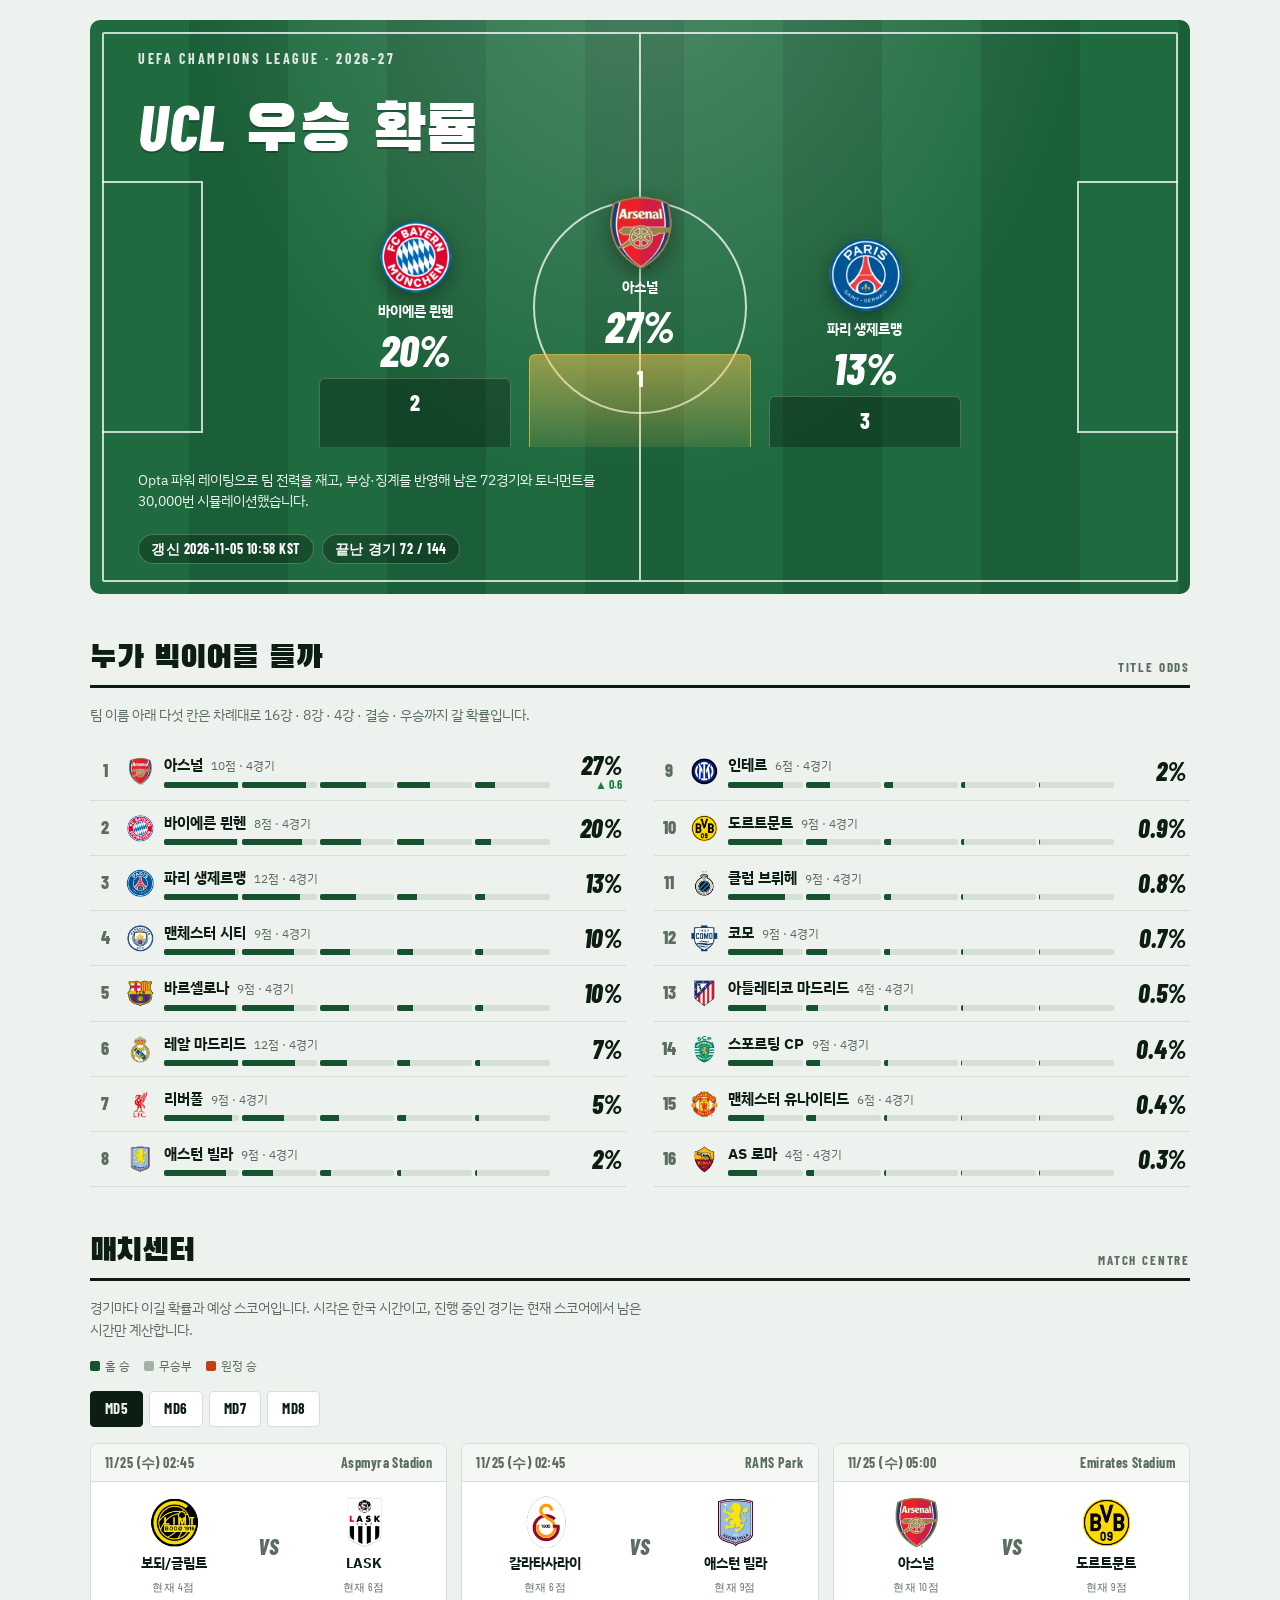
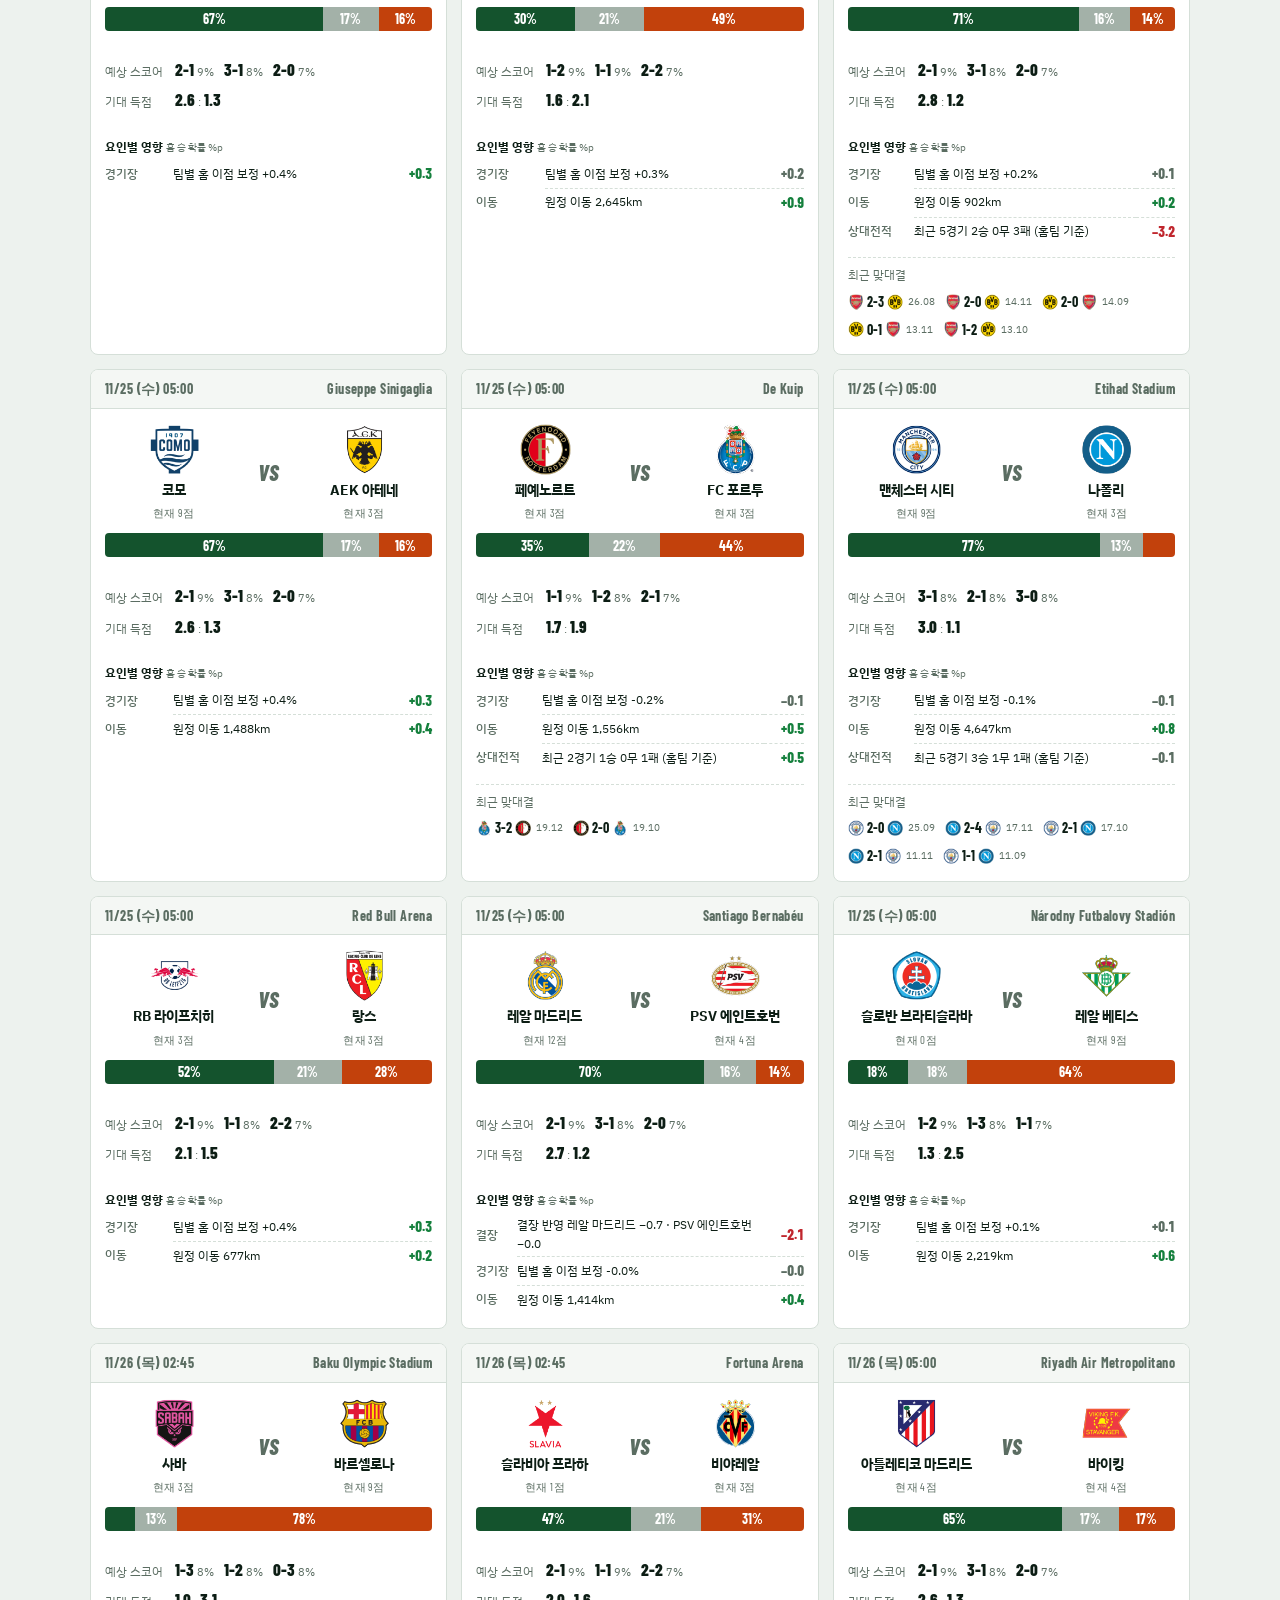
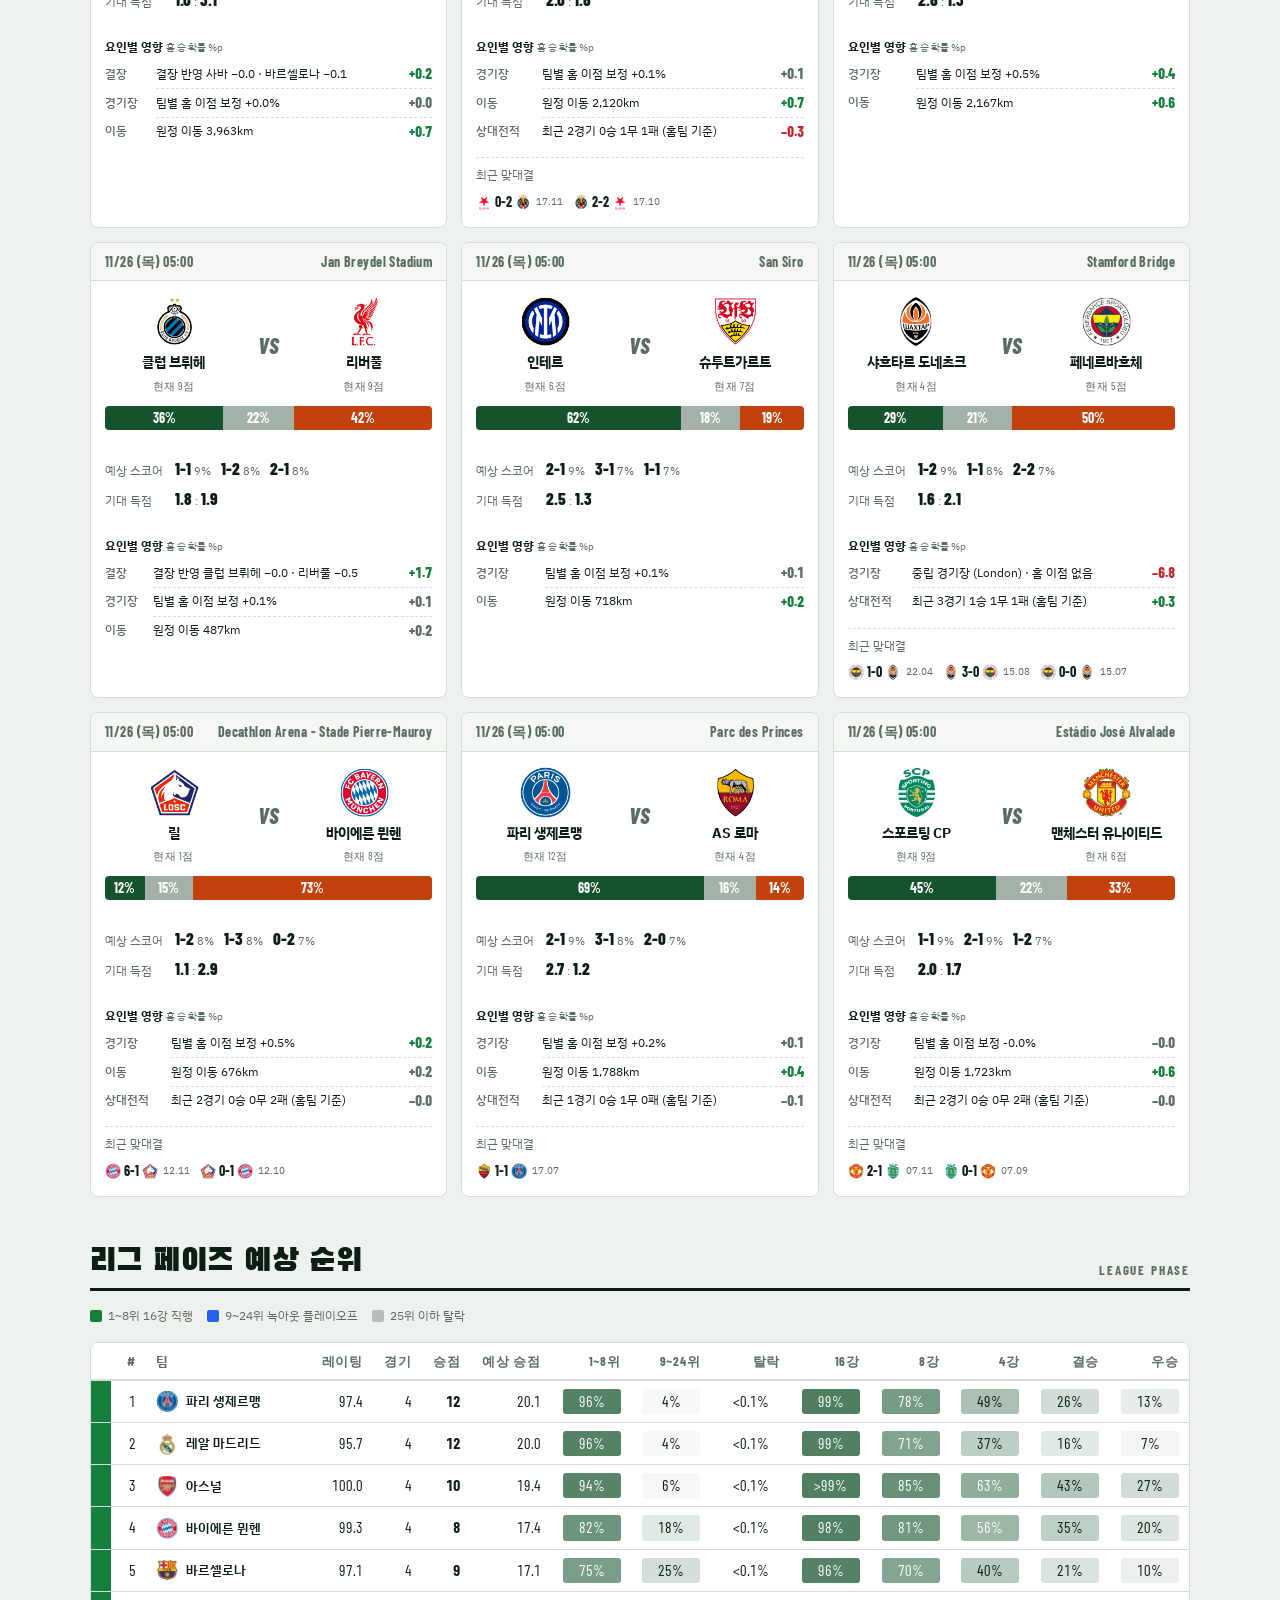
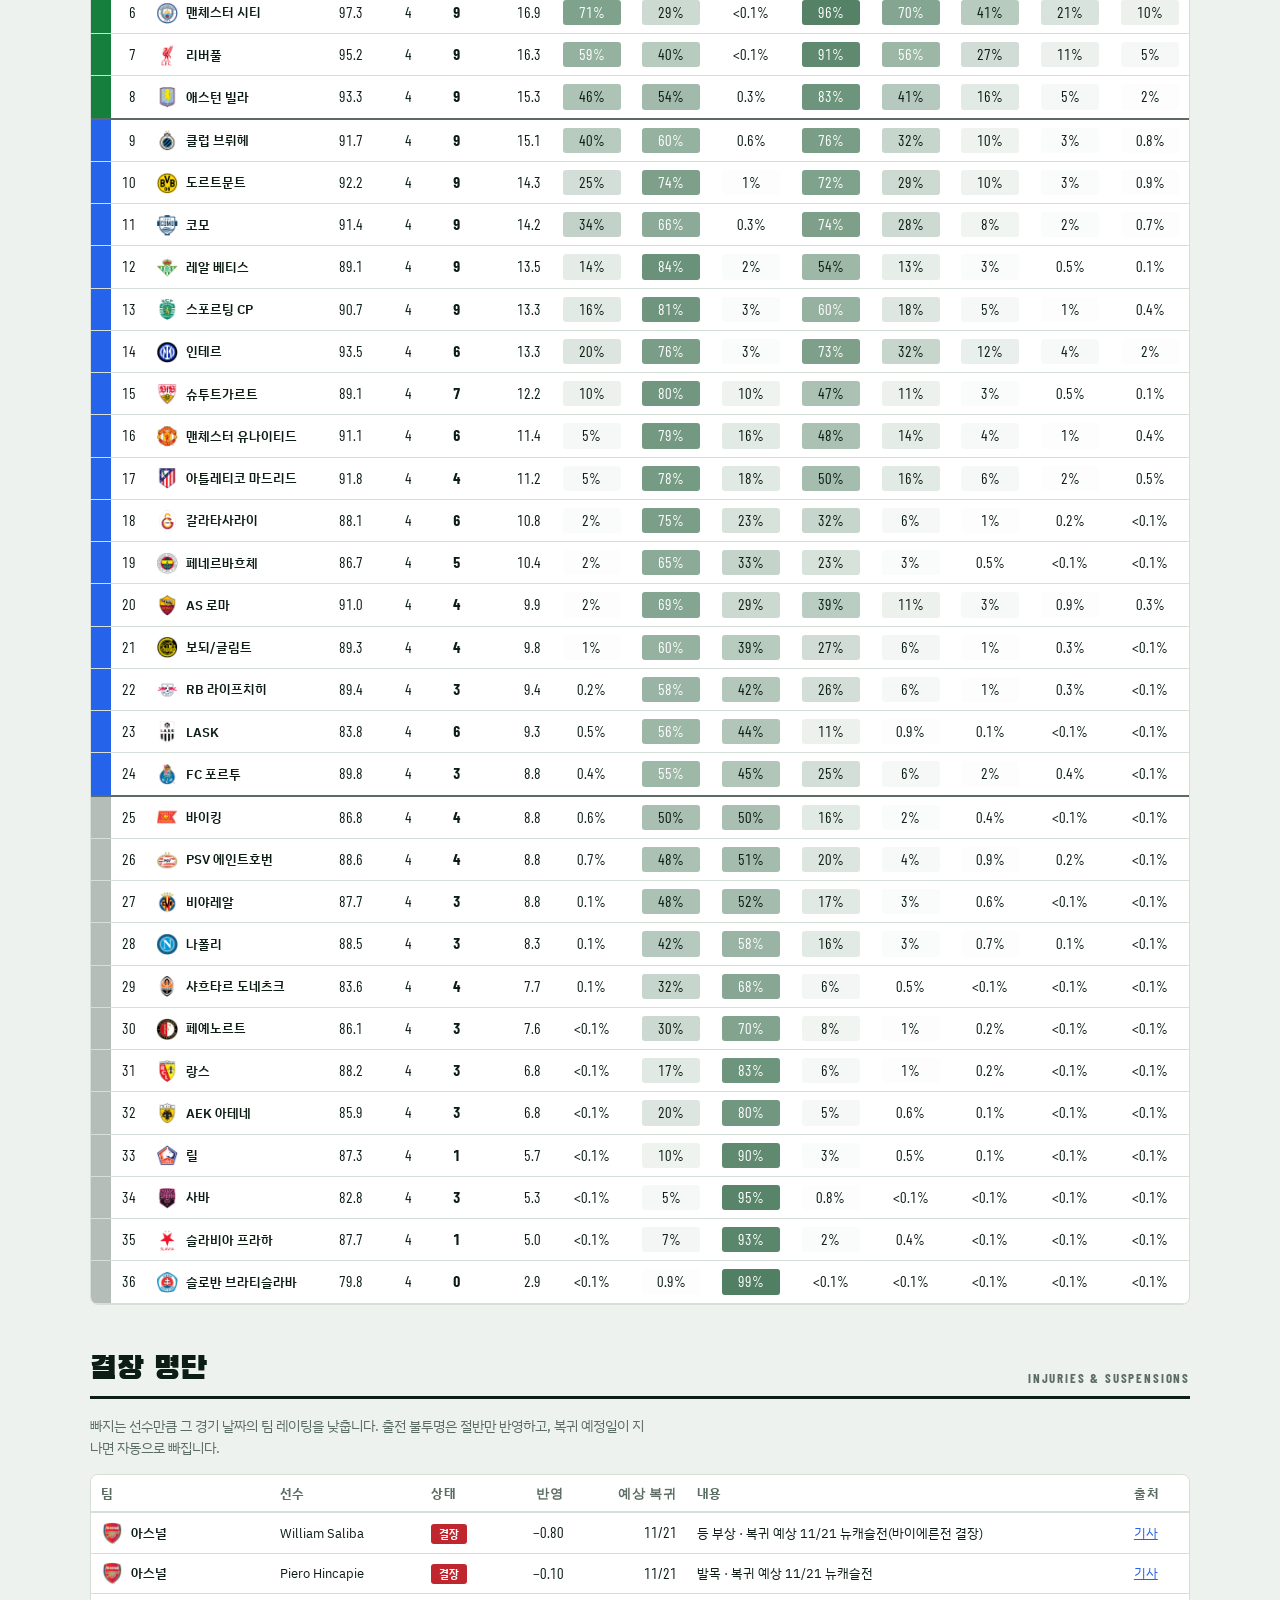
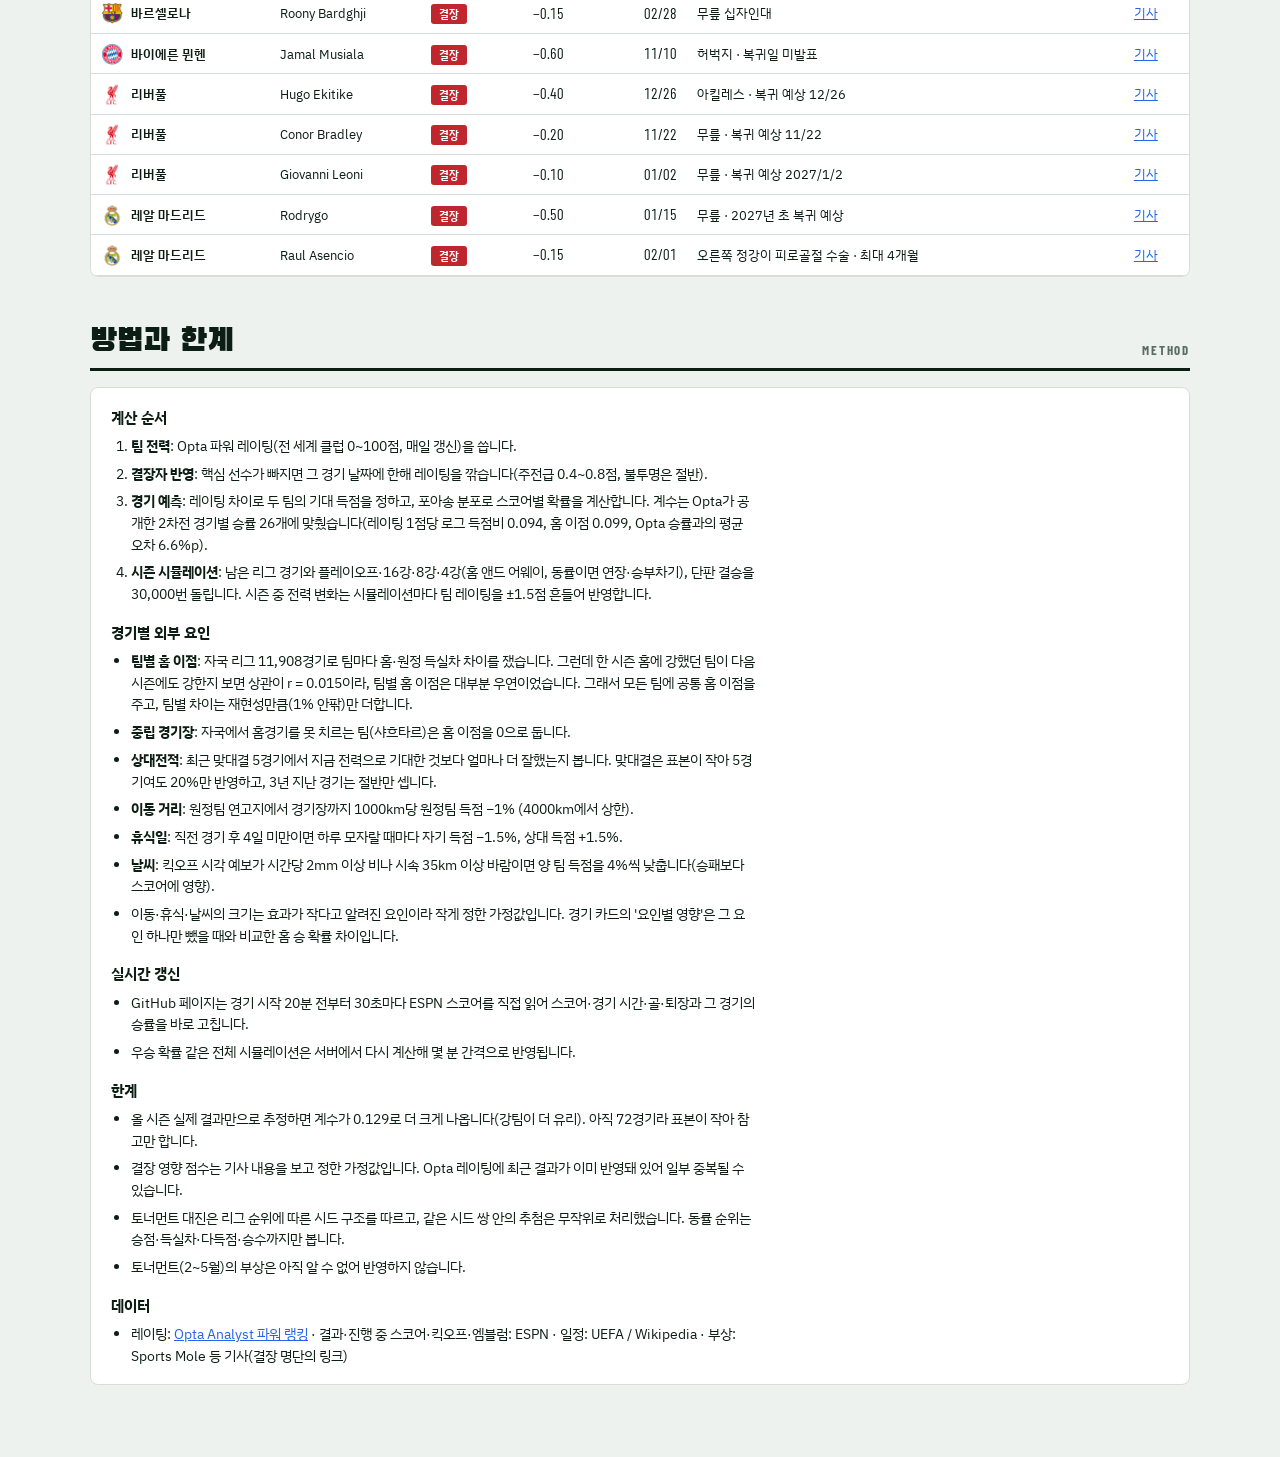
==== commit eb1fe66f: "UCL 대시보드 자동 갱신 (11-05 10:58 KST, live)" ====
--- a/06_ucl-2026-27/index.html
+++ b/06_ucl-2026-27/index.html
@@ -219,7 +219,7 @@
 </div>
 
 <script>
-const D = {"updated": "2026-11-05 06:56 KST", "n_sim": 30000, "beta": 0.09438459098339083, "home": 0.09881791144609452, "beta_results": 0.1291350573195373, "opta_rmse": 0.06580886071573572, "avg_goals": 3.66412213740458, "n_done": 71, "names": {"PSG": "파리 생제르맹", "BAY": "바이에른 뮌헨", "RMA": "레알 마드리드", "LIV": "리버풀", "INT": "인테르", "MCI": "맨체스터 시티", "ARS": "아스널", "BAR": "바르셀로나", "ATM": "아틀레티코 마드리드", "BVB": "도르트문트", "ROM": "AS 로마", "SCP": "스포르팅 CP", "AVL": "애스턴 빌라", "POR": "FC 포르투", "MUN": "맨체스터 유나이티드", "BRU": "클럽 브뤼헤", "BET": "레알 베티스", "PSV": "PSV 에인트호번", "FEY": "페예노르트", "LIL": "릴", "BOD": "보되/글림트", "NAP": "나폴리", "RBL": "RB 라이프치히", "VIL": "비야레알", "FEN": "페네르바흐체", "SHA": "샤흐타르 도네츠크", "GAL": "갈라타사라이", "SLA": "슬라비아 프라하", "SLO": "슬로반 브라티슬라바", "STU": "슈투트가르트", "AEK": "AEK 아테네", "LAS": "LASK", "COM": "코모", "RCL": "랑스", "VIK": "바이킹", "SAB": "사바"}, "teams": [{"code": "ARS", "team": "아스널", "rating": 100.0, "injury_now": 1.1, "played": 4, "pts_now": 10, "exp_pts": 19.410033333333335, "top8": 0.9380333333333334, "playoff": 0.06196666666666667, "out": 0.0, "R16": 0.994, "QF": 0.8518333333333333, "SF": 0.6235333333333334, "F": 0.4237666666666667, "W": 0.26}, {"code": "BAY", "team": "바이에른 뮌헨", "rating": 99.32, "injury_now": 1.5999999999999999, "played": 4, "pts_now": 8, "exp_pts": 17.446166666666667, "top8": 0.8242333333333334, "playoff": 0.17553333333333335, "out": 0.00023333333333333333, "R16": 0.9825333333333334, "QF": 0.8051666666666667, "SF": 0.5518, "F": 0.3484333333333333, "W": 0.2019}, {"code": "PSG", "team": "파리 생제르맹", "rating": 97.4, "injury_now": 0.05, "played": 4, "pts_now": 12, "exp_pts": 20.034966666666666, "top8": 0.9625, "playoff": 0.0375, "out": 0.0, "R16": 0.9945, "QF": 0.7781, "SF": 0.4831, "F": 0.2639666666666667, "W": 0.12916666666666668}, {"code": "MCI", "team": "맨체스터 시티", "rating": 97.25, "injury_now": 0.0, "played": 4, "pts_now": 9, "exp_pts": 16.920866666666665, "top8": 0.7114333333333334, "playoff": 0.288, "out": 0.0005666666666666667, "R16": 0.954, "QF": 0.6937, "SF": 0.39613333333333334, "F": 0.21103333333333332, "W": 0.103}, {"code": "BAR", "team": "바르셀로나", "rating": 97.08, "injury_now": 0.35, "played": 4, "pts_now": 9, "exp_pts": 17.098866666666666, "top8": 0.7548666666666667, "playoff": 0.24493333333333334, "out": 0.0002, "R16": 0.9604, "QF": 0.7042, "SF": 0.40386666666666665, "F": 0.21193333333333333, "W": 0.10226666666666667}, {"code": "RMA", "team": "레알 마드리드", "rating": 95.65, "injury_now": 1.25, "played": 4, "pts_now": 12, "exp_pts": 19.985833333333332, "top8": 0.9625, "playoff": 0.0375, "out": 0.0, "R16": 0.9921, "QF": 0.7142, "SF": 0.37733333333333335, "F": 0.16466666666666666, "W": 0.0696}, {"code": "LIV", "team": "리버풀", "rating": 95.24, "injury_now": 1.3, "played": 4, "pts_now": 9, "exp_pts": 16.3057, "top8": 0.5944666666666667, "playoff": 0.4041666666666667, "out": 0.0013666666666666666, "R16": 0.9091, "QF": 0.5659, "SF": 0.26886666666666664, "F": 0.11753333333333334, "W": 0.0491}, {"code": "AVL", "team": "애스턴 빌라", "rating": 93.27, "injury_now": 0.0, "played": 4, "pts_now": 9, "exp_pts": 15.3153, "top8": 0.4651666666666667, "playoff": 0.5317666666666667, "out": 0.0030666666666666668, "R16": 0.8344666666666667, "QF": 0.41326666666666667, "SF": 0.15713333333333335, "F": 0.055266666666666665, "W": 0.020433333333333335}, {"code": "INT", "team": "인테르", "rating": 93.48, "injury_now": 0.0, "played": 4, "pts_now": 6, "exp_pts": 13.292566666666668, "top8": 0.20003333333333334, "playoff": 0.7693333333333333, "out": 0.030633333333333332, "R16": 0.7285333333333334, "QF": 0.31676666666666664, "SF": 0.12606666666666666, "F": 0.04423333333333333, "W": 0.016666666666666666}, {"code": "BVB", "team": "도르트문트", "rating": 92.19, "injury_now": 0.0, "played": 3, "pts_now": 6, "exp_pts": 14.329366666666667, "top8": 0.24646666666666667, "playoff": 0.7416, "out": 0.011933333333333334, "R16": 0.7161, "QF": 0.2789, "SF": 0.0945, "F": 0.029066666666666668, "W": 0.009}, {"code": "BRU", "team": "클럽 브뤼헤", "rating": 91.71, "injury_now": 0.0, "played": 4, "pts_now": 9, "exp_pts": 15.0685, "top8": 0.3966, "playoff": 0.5972666666666666, "out": 0.0061333333333333335, "R16": 0.7666333333333334, "QF": 0.31593333333333334, "SF": 0.09693333333333333, "F": 0.0253, "W": 0.0082}, {"code": "COM", "team": "코모", "rating": 91.37, "injury_now": 0.0, "played": 4, "pts_now": 9, "exp_pts": 14.1783, "top8": 0.33766666666666667, "playoff": 0.6590666666666667, "out": 0.003266666666666667, "R16": 0.7381333333333333, "QF": 0.2778, "SF": 0.08516666666666667, "F": 0.022733333333333335, "W": 0.0075}, {"code": "ATM", "team": "아틀레티코 마드리드", "rating": 91.83, "injury_now": 0.0, "played": 4, "pts_now": 4, "exp_pts": 11.164033333333334, "top8": 0.04493333333333333, "playoff": 0.772, "out": 0.18306666666666666, "R16": 0.5022333333333333, "QF": 0.1611, "SF": 0.054533333333333336, "F": 0.0161, "W": 0.005266666666666667}, {"code": "MUN", "team": "맨체스터 유나이티드", "rating": 91.13, "injury_now": 0.0, "played": 4, "pts_now": 6, "exp_pts": 11.416466666666667, "top8": 0.0522, "playoff": 0.7863333333333333, "out": 0.16146666666666668, "R16": 0.4825333333333333, "QF": 0.14156666666666667, "SF": 0.043866666666666665, "F": 0.012433333333333333, "W": 0.0041}, {"code": "ROM", "team": "AS 로마", "rating": 91.05, "injury_now": 0.0, "played": 4, "pts_now": 4, "exp_pts": 9.9268, "top8": 0.017433333333333332, "playoff": 0.6813666666666667, "out": 0.3012, "R16": 0.3824, "QF": 0.1087, "SF": 0.03506666666666667, "F": 0.009766666666666667, "W": 0.0036666666666666666}, {"code": "SCP", "team": "스포르팅 CP", "rating": 90.65, "injury_now": 0.0, "played": 4, "pts_now": 9, "exp_pts": 13.2979, "top8": 0.16413333333333333, "playoff": 0.8078333333333333, "out": 0.028033333333333334, "R16": 0.6106333333333334, "QF": 0.18583333333333332, "SF": 0.0508, "F": 0.0141, "W": 0.0034}, {"code": "STU", "team": "슈투트가르트", "rating": 89.14, "injury_now": 0.0, "played": 4, "pts_now": 7, "exp_pts": 12.151266666666666, "top8": 0.10393333333333334, "playoff": 0.7985, "out": 0.09756666666666666, "R16": 0.4678, "QF": 0.1114, "SF": 0.025466666666666665, "F": 0.0056, "W": 0.0011333333333333334}, {"code": "BET", "team": "레알 베티스", "rating": 89.08, "injury_now": 0.0, "played": 3, "pts_now": 9, "exp_pts": 13.5195, "top8": 0.14446666666666666, "playoff": 0.8338666666666666, "out": 0.021666666666666667, "R16": 0.5378, "QF": 0.1273, "SF": 0.02896666666666667, "F": 0.0056, "W": 0.0011}, {"code": "POR", "team": "FC 포르투", "rating": 89.83, "injury_now": 0.0, "played": 4, "pts_now": 3, "exp_pts": 8.8181, "top8": 0.0041, "playoff": 0.5538333333333333, "out": 0.44206666666666666, "R16": 0.2559666666666667, "QF": 0.059866666666666665, "SF": 0.015866666666666668, "F": 0.0036333333333333335, "W": 0.001}, {"code": "BOD", "team": "보되/글림트", "rating": 89.32, "injury_now": 0.0, "played": 4, "pts_now": 4, "exp_pts": 9.760733333333333, "top8": 0.0115, "playoff": 0.5988333333333333, "out": 0.38966666666666666, "R16": 0.26953333333333335, "QF": 0.06146666666666667, "SF": 0.015833333333333335, "F": 0.0033666666666666667, "W": 0.0008666666666666666}, {"code": "RBL", "team": "RB 라이프치히", "rating": 89.42, "injury_now": 0.0, "played": 4, "pts_now": 3, "exp_pts": 9.420366666666666, "top8": 0.0024333333333333334, "playoff": 0.5794, "out": 0.4181666666666667, "R16": 0.2564, "QF": 0.0568, "SF": 0.014466666666666666, "F": 0.0034, "W": 0.0008666666666666666}, {"code": "GAL", "team": "갈라타사라이", "rating": 88.13, "injury_now": 0.0, "played": 4, "pts_now": 6, "exp_pts": 10.7649, "top8": 0.022166666666666668, "playoff": 0.7438333333333333, "out": 0.234, "R16": 0.3118, "QF": 0.056966666666666665, "SF": 0.0122, "F": 0.0021666666666666666, "W": 0.0005}, {"code": "PSV", "team": "PSV 에인트호번", "rating": 88.57, "injury_now": 0.0, "played": 4, "pts_now": 4, "exp_pts": 8.7709, "top8": 0.005833333333333334, "playoff": 0.48396666666666666, "out": 0.5102, "R16": 0.20063333333333333, "QF": 0.0399, "SF": 0.008466666666666667, "F": 0.0012666666666666666, "W": 0.0003}, {"code": "NAP", "team": "나폴리", "rating": 88.5, "injury_now": 0.0, "played": 4, "pts_now": 3, "exp_pts": 8.312766666666667, "top8": 0.0009333333333333333, "playoff": 0.41923333333333335, "out": 0.5798333333333333, "R16": 0.15876666666666667, "QF": 0.03386666666666667, "SF": 0.007533333333333334, "F": 0.0012666666666666666, "W": 0.0003}, {"code": "FEN", "team": "페네르바흐체", "rating": 86.72, "injury_now": 0.0, "played": 4, "pts_now": 5, "exp_pts": 10.437166666666666, "top8": 0.017733333333333334, "playoff": 0.647, "out": 0.33526666666666666, "R16": 0.22436666666666666, "QF": 0.03323333333333333, "SF": 0.005533333333333334, "F": 0.0008, "W": 0.00023333333333333333}, {"code": "VIL", "team": "비야레알", "rating": 87.65, "injury_now": 0.0, "played": 4, "pts_now": 3, "exp_pts": 8.780266666666666, "top8": 0.0010333333333333334, "playoff": 0.48173333333333335, "out": 0.5172333333333333, "R16": 0.17176666666666668, "QF": 0.028933333333333332, "SF": 0.0053, "F": 0.0008, "W": 0.0001}, {"code": "VIK", "team": "바이킹", "rating": 86.82, "injury_now": 0.0, "played": 4, "pts_now": 4, "exp_pts": 8.805033333333334, "top8": 0.005566666666666667, "playoff": 0.49643333333333334, "out": 0.498, "R16": 0.1637, "QF": 0.024033333333333334, "SF": 0.0036, "F": 0.0004333333333333333, "W": 0.0001}, {"code": "LIL", "team": "릴", "rating": 87.28, "injury_now": 0.0, "played": 4, "pts_now": 1, "exp_pts": 5.660333333333333, "top8": 0.0, "playoff": 0.1009, "out": 0.8991, "R16": 0.0335, "QF": 0.0059, "SF": 0.0013333333333333333, "F": 0.00023333333333333333, "W": 6.666666666666667e-05}, {"code": "SLA", "team": "슬라비아 프라하", "rating": 87.69, "injury_now": 0.0, "played": 4, "pts_now": 1, "exp_pts": 4.957333333333334, "top8": 0.0, "playoff": 0.068, "out": 0.932, "R16": 0.026066666666666665, "QF": 0.004833333333333334, "SF": 0.0009333333333333333, "F": 0.0002666666666666667, "W": 6.666666666666667e-05}, {"code": "RCL", "team": "랑스", "rating": 88.19, "injury_now": 0.0, "played": 4, "pts_now": 3, "exp_pts": 6.8360666666666665, "top8": 0.0002666666666666667, "playoff": 0.1672, "out": 0.8325333333333333, "R16": 0.057166666666666664, "QF": 0.011866666666666666, "SF": 0.0021, "F": 0.00046666666666666666, "W": 6.666666666666667e-05}, {"code": "AEK", "team": "AEK 아테네", "rating": 85.9, "injury_now": 0.0, "played": 4, "pts_now": 3, "exp_pts": 6.7952, "top8": 0.0003333333333333333, "playoff": 0.19876666666666667, "out": 0.8009, "R16": 0.05316666666666667, "QF": 0.0072, "SF": 0.0010666666666666667, "F": 0.00023333333333333333, "W": 3.3333333333333335e-05}, {"code": "FEY", "team": "페예노르트", "rating": 86.11, "injury_now": 0.0, "played": 4, "pts_now": 3, "exp_pts": 7.592766666666667, "top8": 0.00036666666666666667, "playoff": 0.2949, "out": 0.7047333333333333, "R16": 0.08336666666666667, "QF": 0.010166666666666666, "SF": 0.0014333333333333333, "F": 0.0001, "W": 0.0}, {"code": "SHA", "team": "샤흐타르 도네츠크", "rating": 83.61, "injury_now": 0.0, "played": 4, "pts_now": 4, "exp_pts": 7.7110666666666665, "top8": 0.0012, "playoff": 0.3224, "out": 0.6764, "R16": 0.0598, "QF": 0.0045, "SF": 0.0004333333333333333, "F": 3.3333333333333335e-05, "W": 0.0}, {"code": "SLO", "team": "슬로반 브라티슬라바", "rating": 79.83, "injury_now": 0.0, "played": 4, "pts_now": 0, "exp_pts": 2.9517, "top8": 0.0, "playoff": 0.0081, "out": 0.9919, "R16": 0.0010333333333333334, "QF": 3.3333333333333335e-05, "SF": 0.0, "F": 0.0, "W": 0.0}, {"code": "LAS", "team": "LASK", "rating": 83.77, "injury_now": 0.0, "played": 4, "pts_now": 6, "exp_pts": 9.2692, "top8": 0.0054666666666666665, "playoff": 0.5557333333333333, "out": 0.4388, "R16": 0.11193333333333333, "QF": 0.0084, "SF": 0.0007666666666666667, "F": 0.0, "W": 0.0}, {"code": "SAB", "team": "사바", "rating": 82.84, "injury_now": 0.0, "played": 4, "pts_now": 3, "exp_pts": 5.301833333333334, "top8": 0.0, "playoff": 0.0512, "out": 0.9488, "R16": 0.0071333333333333335, "QF": 0.00036666666666666667, "SF": 0.0, "F": 0.0, "W": 0.0}], "cards": [{"md": 4, "date": "2026-11-04", "home": "BVB", "away": "BET", "status": "LIVE", "minute": "90", "score": "2-1", "p_home": 1.0, "p_draw": 0.0, "p_away": 0.0, "xg_home": 2.0, "xg_away": 1.0, "top_scores": [{"s": "2-1", "p": 1.0}, {"s": "12-10", "p": 0.0}, {"s": "12-9", "p": 0.0}], "inj_home": 0.0, "inj_away": 0.0, "lam_home": 2.35085137684817, "lam_away": 1.3983117970187235, "factors": [{"k": "venue", "d_home": 0.002816702468429577, "d_away": -0.002131697055542836, "text": "팀별 홈 이점 보정 +0.4%"}, {"k": "travel", "d_home": 0.006233329739603777, "d_away": -0.005696462786249523, "text": "원정 이동 2,084km"}, {"k": "rest", "d_home": 0.0, "d_away": 0.0, "text": "휴식 4일 : 4일"}, {"k": "weather", "d_home": 0.0, "d_away": 0.0, "text": "2°C · 강수 0.0mm · 바람 6km/h"}], "h2h": [], "venue": "Signal Iduna Park", "event": "401915304"}, {"md": 5, "date": "2026-11-24", "home": "BOD", "away": "LAS", "status": "NS", "minute": "", "score": null, "p_home": 0.6661202813794777, "p_draw": 0.1697065058142306, "p_away": 0.16417321280629174, "xg_home": 2.639334366764541, "xg_away": 1.2717023662178575, "top_scores": [{"s": "2-1", "p": 0.08868406013520683}, {"s": "3-1", "p": 0.07802229589968819}, {"s": "2-0", "p": 0.06973649062159111}], "inj_home": 0.0, "inj_away": 0.0, "lam_home": 2.639334366764541, "lam_away": 1.2717023662178575, "factors": [{"k": "venue", "d_home": 0.003097985026711103, "d_away": -0.0020954060258412677, "text": "팀별 홈 이점 보정 +0.4%"}], "h2h": [], "venue": "Aspmyra Stadion", "event": "401915380"}, {"md": 5, "date": "2026-11-24", "home": "GAL", "away": "AVL", "status": "NS", "minute": "", "score": null, "p_home": 0.3011340825488307, "p_draw": 0.21242852666181294, "p_away": 0.4864373907893563, "xg_home": 1.5909655765481208, "xg_away": 2.054622407018672, "top_scores": [{"s": "1-2", "p": 0.08766800506694826}, {"s": "1-1", "p": 0.08533733961770384}, {"s": "2-2", "p": 0.06973838911308046}], "inj_home": 0.0, "inj_away": 0.0, "lam_home": 1.5909655765481208, "lam_away": 2.054622407018672, "factors": [{"k": "venue", "d_home": 0.0017552957747393183, "d_away": -0.0020186209668103805, "text": "팀별 홈 이점 보정 +0.3%"}, {"k": "travel", "d_home": 0.008611541399024314, "d_away": -0.011612867566436202, "text": "원정 이동 2,645km"}], "h2h": [], "venue": "RAMS Park", "event": "401915300"}, {"md": 5, "date": "2026-11-24", "home": "ARS", "away": "BVB", "status": "NS", "minute": "", "score": null, "p_home": 0.707151786635771, "p_draw": 0.1557798460030898, "p_away": 0.13706836736113928, "xg_home": 2.790877756793103, "xg_away": 1.1918503861106033, "top_scores": [{"s": "2-1", "p": 0.08650988092599494}, {"s": "3-1", "p": 0.08047950080639305}, {"s": "2-0", "p": 0.0725845139072404}], "inj_home": 0.0, "inj_away": 0.0, "lam_home": 2.790877756793103, "lam_away": 1.1918503861106033, "factors": [{"k": "venue", "d_home": 0.0011473607927238172, "d_away": -0.0007265705383714127, "text": "팀별 홈 이점 보정 +0.2%"}, {"k": "travel", "d_home": 0.002183412609230939, "d_away": -0.0016847103677903041, "text": "원정 이동 902km"}, {"k": "h2h", "d_home": -0.031688908609417976, "d_away": 0.01955155213622281, "text": "최근 5경기 2승 0무 3패 (홈팀 기준)"}], "h2h": [{"date": "2026-08-09", "home": "ARS", "away": "BVB", "hg": 2, "ag": 3, "neutral": false}, {"date": "2014-11-26", "home": "ARS", "away": "BVB", "hg": 2, "ag": 0, "neutral": false}, {"date": "2014-09-16", "home": "BVB", "away": "ARS", "hg": 2, "ag": 0, "neutral": false}, {"date": "2013-11-06", "home": "BVB", "away": "ARS", "hg": 0, "ag": 1, "neutral": false}, {"date": "2013-10-22", "home": "ARS", "away": "BVB", "hg": 1, "ag": 2, "neutral": false}], "venue": "Emirates Stadium", "event": "401915295"}, {"md": 5, "date": "2026-11-24", "home": "COM", "away": "AEK", "status": "NS", "minute": "", "score": null, "p_home": 0.6670696517033409, "p_draw": 0.1699589535029113, "p_away": 0.16297139479374778, "xg_home": 2.6283371080948017, "xg_away": 1.2581618824035798, "top_scores": [{"s": "2-1", "p": 0.08917128041906572}, {"s": "3-1", "p": 0.07812406176725259}, {"s": "2-0", "p": 0.07087425049685481}], "inj_home": 0.0, "inj_away": 0.0, "lam_home": 2.6283371080948017, "lam_away": 1.2581618824035798, "factors": [{"k": "venue", "d_home": 0.0028002972416736327, "d_away": -0.0018864117039451567, "text": "팀별 홈 이점 보정 +0.4%"}, {"k": "travel", "d_home": 0.003925050671987673, "d_away": -0.0032121028760909165, "text": "원정 이동 1,488km"}], "h2h": [], "venue": "Giuseppe Sinigaglia", "event": "401915296"}, {"md": 5, "date": "2026-11-24", "home": "FEY", "away": "POR", "status": "NS", "minute": "", "score": null, "p_home": 0.3455084847981653, "p_draw": 0.21657459885984048, "p_away": 0.4379169163419942, "xg_home": 1.7065588418938225, "xg_away": 1.9364264347294347, "top_scores": [{"s": "1-1", "p": 0.08649626743199525}, {"s": "1-2", "p": 0.08374682938037113}, {"s": "2-1", "p": 0.07380548498844207}], "inj_home": 0.0, "inj_away": 0.0, "lam_home": 1.7065588418938225, "lam_away": 1.9364264347294347, "factors": [{"k": "venue", "d_home": -0.0013021798470684853, "d_away": 0.0013928761882546215, "text": "팀별 홈 이점 보정 -0.2%"}, {"k": "travel", "d_home": 0.005202319713137116, "d_away": -0.00655509789991765, "text": "원정 이동 1,556km"}, {"k": "h2h", "d_home": 0.005347627647500963, "d_away": -0.00574945918687253, "text": "최근 2경기 1승 0무 1패 (홈팀 기준)"}], "h2h": [{"date": "2019-12-12", "home": "POR", "away": "FEY", "hg": 3, "ag": 2, "neutral": false}, {"date": "2019-10-03", "home": "FEY", "away": "POR", "hg": 2, "ag": 0, "neutral": false}], "venue": "De Kuip", "event": "401915294"}, {"md": 5, "date": "2026-11-24", "home": "MCI", "away": "NAP", "status": "NS", "minute": "", "score": null, "p_home": 0.7700224538990036, "p_draw": 0.13144086754520853, "p_away": 0.09853667855578781, "xg_home": 3.0468897415561242, "xg_away": 1.0584037605192194, "top_scores": [{"s": "3-1", "p": 0.08228268296639749}, {"s": "2-1", "p": 0.08101640355818088}, {"s": "3-0", "p": 0.07774224358956569}], "inj_home": 0.0, "inj_away": 0.0, "lam_home": 3.0468897415561242, "lam_away": 1.0584037605192194, "factors": [{"k": "venue", "d_home": -0.0007458200153941386, "d_away": 0.0004226584038054676, "text": "팀별 홈 이점 보정 -0.1%"}, {"k": "travel", "d_home": 0.008154489975013335, "d_away": -0.00572830166770863, "text": "원정 이동 4,647km"}, {"k": "h2h", "d_home": -0.001085957552136585, "d_away": 0.0006152337920531242, "text": "최근 5경기 3승 1무 1패 (홈팀 기준)"}], "h2h": [{"date": "2025-09-18", "home": "MCI", "away": "NAP", "hg": 2, "ag": 0, "neutral": false}, {"date": "2017-11-01", "home": "NAP", "away": "MCI", "hg": 2, "ag": 4, "neutral": false}, {"date": "2017-10-17", "home": "MCI", "away": "NAP", "hg": 2, "ag": 1, "neutral": false}, {"date": "2011-11-22", "home": "NAP", "away": "MCI", "hg": 2, "ag": 1, "neutral": false}, {"date": "2011-09-14", "home": "MCI", "away": "NAP", "hg": 1, "ag": 1, "neutral": false}], "venue": "Etihad Stadium", "event": "401915379"}, {"md": 5, "date": "2026-11-24", "home": "RBL", "away": "RCL", "status": "NS", "minute": "", "score": null, "p_home": 0.5155198718910329, "p_draw": 0.20712329321911951, "p_away": 0.27735683488984775, "xg_home": 2.152125664850097, "xg_away": 1.5490737400494379, "top_scores": [{"s": "2-1", "p": 0.08858786655804957}, {"s": "1-1", "p": 0.0823259236251151}, {"s": "2-2", "p": 0.0686145688860392}], "inj_home": 0.0, "inj_away": 0.0, "lam_home": 2.152125664850097, "lam_away": 1.5490737400494379, "factors": [{"k": "venue", "d_home": 0.0031812609496870703, "d_away": -0.0026694447008078215, "text": "팀별 홈 이점 보정 +0.4%"}, {"k": "travel", "d_home": 0.002177179005141028, "d_away": -0.0021794244299344068, "text": "원정 이동 677km"}], "h2h": [], "venue": "Red Bull Arena", "event": "401915299"}, {"md": 5, "date": "2026-11-24", "home": "RMA", "away": "PSV", "status": "NS", "minute": "", "score": null, "p_home": 0.6954722911986037, "p_draw": 0.16019270072352831, "p_away": 0.1443350080778681, "xg_home": 2.7383511565934904, "xg_away": 1.208508831172293, "top_scores": [{"s": "2-1", "p": 0.08753010705327206}, {"s": "3-1", "p": 0.07989605662869319}, {"s": "2-0", "p": 0.07242818984480652}], "inj_home": 0.65, "inj_away": 0.0, "lam_home": 2.7383511565934904, "lam_away": 1.208508831172293, "factors": [{"k": "injury", "d_home": -0.020696688718417455, "d_away": 0.013109530840111544, "text": "결장 반영 레알 마드리드 −0.7 · PSV 에인트호번 −0.0"}, {"k": "venue", "d_home": -0.00023955035005562841, "d_away": 0.0001541772147963527, "text": "팀별 홈 이점 보정 -0.0%"}, {"k": "travel", "d_home": 0.0035170615512515324, "d_away": -0.002762996633313114, "text": "원정 이동 1,414km"}], "h2h": [], "venue": "Santiago Bernabéu", "event": "401915298"}, {"md": 5, "date": "2026-11-24", "home": "SLO", "away": "BET", "status": "NS", "minute": "", "score": null, "p_home": 0.18444541981576498, "p_draw": 0.18014429518953642, "p_away": 0.6354102849946988, "xg_home": 1.3088262959178054, "xg_away": 2.508192619845844, "top_scores": [{"s": "1-2", "p": 0.09055056007461426}, {"s": "1-3", "p": 0.07570608216735177}, {"s": "1-1", "p": 0.07220383263880237}], "inj_home": 0.0, "inj_away": 0.0, "lam_home": 1.3088262959178054, "lam_away": 2.508192619845844, "factors": [{"k": "venue", "d_home": 0.0007163883257121917, "d_away": -0.0010184917403444071, "text": "팀별 홈 이점 보정 +0.1%"}, {"k": "travel", "d_home": 0.00611047570067863, "d_away": -0.010013772336944005, "text": "원정 이동 2,219km"}], "h2h": [], "venue": "Národny Futbalovy Stadión", "event": "401915297"}, {"md": 5, "date": "2026-11-25", "home": "SAB", "away": "BAR", "status": "NS", "minute": "", "score": null, "p_home": 0.09270115776343794, "p_draw": 0.12682627085494472, "p_away": 0.7804725713816172, "xg_home": 1.0401553407540585, "xg_away": 3.1014915228109614, "top_scores": [{"s": "1-3", "p": 0.08224918068416358}, {"s": "1-2", "p": 0.07955770320108989}, {"s": "0-3", "p": 0.07907393969110155}], "inj_home": 0.0, "inj_away": 0.15, "lam_home": 1.0401553407540585, "lam_away": 3.1014915228109614, "factors": [{"k": "injury", "d_home": 0.0022767695477032557, "d_away": -0.0041031881275256366, "text": "결장 반영 사바 −0.0 · 바르셀로나 −0.1"}, {"k": "venue", "d_home": 1.622190368914811e-05, "d_away": -2.9130094786888883e-05, "text": "팀별 홈 이점 보정 +0.0%"}, {"k": "travel", "d_home": 0.007481908662246767, "d_away": -0.015247978279009367, "text": "원정 이동 3,963km"}], "h2h": [], "venue": "Baku Olympic Stadium", "event": "401915378"}, {"md": 5, "date": "2026-11-25", "home": "SLA", "away": "VIL", "status": "NS", "minute": "", "score": null, "p_home": 0.4716528594378869, "p_draw": 0.2139108866879616, "p_away": 0.31443625387415136, "xg_home": 2.0196510478430967, "xg_away": 1.627033555833114, "top_scores": [{"s": "2-1", "p": 0.08653437504212759}, {"s": "1-1", "p": 0.08569240229349787}, {"s": "2-2", "p": 0.07039716596329457}], "inj_home": 0.0, "inj_away": 0.0, "lam_home": 2.0196510478430967, "lam_away": 1.627033555833114, "factors": [{"k": "venue", "d_home": 0.0008364981911566094, "d_away": -0.0007446462582979541, "text": "팀별 홈 이점 보정 +0.1%"}, {"k": "travel", "d_home": 0.007003626454035183, "d_away": -0.007449270220414084, "text": "원정 이동 2,120km"}, {"k": "h2h", "d_home": -0.0032885459192039113, "d_away": 0.002918878651192447, "text": "최근 2경기 0승 1무 1패 (홈팀 기준)"}], "h2h": [{"date": "2017-11-02", "home": "SLA", "away": "VIL", "hg": 0, "ag": 2, "neutral": false}, {"date": "2017-10-19", "home": "VIL", "away": "SLA", "hg": 2, "ag": 2, "neutral": false}], "venue": "Fortuna Arena", "event": "401915293"}, {"md": 5, "date": "2026-11-25", "home": "ATM", "away": "VIK", "status": "NS", "minute": "", "score": null, "p_home": 0.6541119468941704, "p_draw": 0.17439584314112955, "p_away": 0.17149220996469994, "xg_home": 2.574468003015983, "xg_away": 1.2757959881966041, "top_scores": [{"s": "2-1", "p": 0.08995233656946137}, {"s": "3-1", "p": 0.07719313743153429}, {"s": "2-0", "p": 0.07050683447955743}], "inj_home": 0.0, "inj_away": 0.0, "lam_home": 2.574468003015983, "lam_away": 1.2757959881966041, "factors": [{"k": "venue", "d_home": 0.0035503485382115674, "d_away": -0.0024373563996288317, "text": "팀별 홈 이점 보정 +0.5%"}, {"k": "travel", "d_home": 0.0058575260120801165, "d_away": -0.004887301277042927, "text": "원정 이동 2,167km"}], "h2h": [], "venue": "Riyadh Air Metropolitano", "event": "401915291"}, {"md": 5, "date": "2026-11-25", "home": "BRU", "away": "LIV", "status": "NS", "minute": "", "score": null, "p_home": 0.3619117702845134, "p_draw": 0.21686119286495284, "p_away": 0.4212270368505338, "xg_home": 1.755259758044399, "xg_away": 1.9029329313181453, "top_scores": [{"s": "1-1", "p": 0.08610637956409209}, {"s": "1-2", "p": 0.08192733263454532}, {"s": "2-1", "p": 0.07556953147987375}], "inj_home": 0.0, "inj_away": 0.5, "lam_home": 1.755259758044399, "lam_away": 1.9029329313181453, "factors": [{"k": "injury", "d_home": 0.01677934353326399, "d_away": -0.017752939778040155, "text": "결장 반영 클럽 브뤼헤 −0.0 · 리버풀 −0.5"}, {"k": "venue", "d_home": 0.0009675554486845983, "d_away": -0.0010114717648799787, "text": "팀별 홈 이점 보정 +0.1%"}, {"k": "travel", "d_home": 0.0016393330916490423, "d_away": -0.00201262465330887, "text": "원정 이동 487km"}], "h2h": [], "venue": "Jan Breydel Stadium", "event": "401915292"}, {"md": 5, "date": "2026-11-25", "home": "INT", "away": "STU", "status": "NS", "minute": "", "score": null, "p_home": 0.6242217646020255, "p_draw": 0.18276189588848132, "p_away": 0.19301633950949307, "xg_home": 2.4843823417372994, "xg_away": 1.3413534295162044, "top_scores": [{"s": "2-1", "p": 0.09025672640110904}, {"s": "3-1", "p": 0.07474407243131001}, {"s": "1-1", "p": 0.07265928829456546}], "inj_home": 0.0, "inj_away": 0.0, "lam_home": 2.4843823417372994, "lam_away": 1.3413534295162044, "factors": [{"k": "venue", "d_home": 0.0006999672021704706, "d_away": -0.0005022118642647455, "text": "팀별 홈 이점 보정 +0.1%"}, {"k": "travel", "d_home": 0.0020386334057707067, "d_away": -0.0017676956696168478, "text": "원정 이동 718km"}], "h2h": [], "venue": "San Siro", "event": "401915376"}, {"md": 5, "date": "2026-11-25", "home": "SHA", "away": "FEN", "status": "NS", "minute": "", "score": null, "p_home": 0.29182150474381807, "p_draw": 0.2093087352013124, "p_away": 0.4988697600548696, "xg_home": 1.5892712437576597, "xg_away": 2.111941415059282, "top_scores": [{"s": "1-2", "p": 0.08752293714982746}, {"s": "1-1", "p": 0.08288386839307349}, {"s": "2-2", "p": 0.06954884359071489}], "inj_home": 0.0, "inj_away": 0.0, "lam_home": 1.5892712437576597, "lam_away": 2.111941415059282, "factors": [{"k": "venue", "d_home": -0.06807733264187876, "d_away": 0.07523309283221308, "text": "중립 경기장 (London) · 홈 이점 없음"}, {"k": "h2h", "d_home": 0.003022239901948276, "d_away": -0.0035327277878318686, "text": "최근 3경기 1승 1무 1패 (홈팀 기준)"}], "h2h": [{"date": "2022-04-19", "home": "FEN", "away": "SHA", "hg": 1, "ag": 0, "neutral": false}, {"date": "2015-08-05", "home": "SHA", "away": "FEN", "hg": 3, "ag": 0, "neutral": false}, {"date": "2015-07-28", "home": "FEN", "away": "SHA", "hg": 0, "ag": 0, "neutral": false}], "venue": "Stamford Bridge", "event": "401915375"}, {"md": 5, "date": "2026-11-25", "home": "LIL", "away": "BAY", "status": "NS", "minute": "", "score": null, "p_home": 0.12204555326925084, "p_draw": 0.14643102865280735, "p_away": 0.7315234180779416, "xg_home": 1.1505331847553206, "xg_away": 2.8976432275570856, "top_scores": [{"s": "1-2", "p": 0.08432441015493491}, {"s": "1-3", "p": 0.08144735200106437}, {"s": "0-2", "p": 0.07329159321281799}], "inj_home": 0.0, "inj_away": 0.0, "lam_home": 1.1505331847553206, "lam_away": 2.8976432275570856, "factors": [{"k": "venue", "d_home": 0.0020634304346370536, "d_away": -0.0033983547516495127, "text": "팀별 홈 이점 보정 +0.5%"}, {"k": "travel", "d_home": 0.00152962909823888, "d_away": -0.0028514893502973315, "text": "원정 이동 676km"}, {"k": "h2h", "d_home": -0.00043089848444821666, "d_away": 0.0007073078661988808, "text": "최근 2경기 0승 0무 2패 (홈팀 기준)"}], "h2h": [{"date": "2012-11-07", "home": "BAY", "away": "LIL", "hg": 6, "ag": 1, "neutral": false}, {"date": "2012-10-23", "home": "LIL", "away": "BAY", "hg": 0, "ag": 1, "neutral": false}], "venue": "Decathlon Arena - Stade Pierre-Mauroy", "event": "401915377"}, {"md": 5, "date": "2026-11-25", "home": "PSG", "away": "ROM", "status": "NS", "minute": "", "score": null, "p_home": 0.6941887128645124, "p_draw": 0.16078102530061375, "p_away": 0.1450302618348738, "xg_home": 2.729545928697433, "xg_away": 1.2078814187441809, "top_scores": [{"s": "2-1", "p": 0.08774642090280825}, {"s": "3-1", "p": 0.07983596197767721}, {"s": "2-0", "p": 0.072644896710173}], "inj_home": 0.0, "inj_away": 0.0, "lam_home": 2.729545928697433, "lam_away": 1.2078814187441809, "factors": [{"k": "venue", "d_home": 0.0011655828546898173, "d_away": -0.0007520038880872992, "text": "팀별 홈 이점 보정 +0.2%"}, {"k": "travel", "d_home": 0.004461309315245021, "d_away": -0.003513503269928303, "text": "원정 이동 1,788km"}, {"k": "h2h", "d_home": -0.0010237777528672165, "d_away": 0.0006593929172017676, "text": "최근 1경기 0승 1무 0패 (홈팀 기준)"}], "h2h": [{"date": "2017-07-20", "home": "ROM", "away": "PSG", "hg": 1, "ag": 1, "neutral": false}], "venue": "Parc des Princes", "event": "401915374"}, {"md": 5, "date": "2026-11-25", "home": "SCP", "away": "MUN", "status": "NS", "minute": "", "score": null, "p_home": 0.4535989629847578, "p_draw": 0.2154697565878671, "p_away": 0.3309312804273749, "xg_home": 1.9755936409592671, "xg_away": 1.6699342750423611, "top_scores": [{"s": "1-1", "p": 0.08613273389374906}, {"s": "2-1", "p": 0.08508164067946368}, {"s": "1-2", "p": 0.07191800226613723}], "inj_home": 0.0, "inj_away": 0.0, "lam_home": 1.9755936409592671, "lam_away": 1.6699342750423611, "factors": [{"k": "venue", "d_home": -0.00026509678336139597, "d_away": 0.00024201785865263226, "text": "팀별 홈 이점 보정 -0.0%"}, {"k": "travel", "d_home": 0.005739623672508742, "d_away": -0.006245836324239473, "text": "원정 이동 1,723km"}, {"k": "h2h", "d_home": -0.00029409136847424744, "d_away": 0.0002684826629264503, "text": "최근 2경기 0승 0무 2패 (홈팀 기준)"}], "h2h": [{"date": "2007-11-27", "home": "MUN", "away": "SCP", "hg": 2, "ag": 1, "neutral": false}, {"date": "2007-09-19", "home": "SCP", "away": "MUN", "hg": 0, "ag": 1, "neutral": false}], "venue": "Estádio José Alvalade", "event": "401915373"}, {"md": 6, "date": "2026-12-08", "home": "VIK", "away": "FEY", "status": "NS", "minute": "", "score": null, "p_home": 0.49412041243651383, "p_draw": 0.210395826528052, "p_away": 0.29548376103543444, "xg_home": 2.0918859790309656, "xg_away": 1.5919141481006873, "top_scores": [{"s": "2-1", "p": 0.08752204659257401}, {"s": "1-1", "p": 0.08367764540696168}, {"s": "2-2", "p": 0.06966379212072303}], "inj_home": 0.0, "inj_away": 0.0, "lam_home": 2.0918859790309656, "lam_away": 1.5919141481006873, "factors": [{"k": "venue", "d_home": 0.00022973645064616743, "d_away": -0.00019824320618216928, "text": "팀별 홈 이점 보정 +0.0%"}, {"k": "travel", "d_home": 0.002572885558322746, "d_away": -0.002649106840919069, "text": "원정 이동 788km"}], "h2h": [], "venue": "Viking Stadion", "event": "401915290"}, {"md": 6, "date": "2026-12-08", "home": "VIL", "away": "SAB", "status": "NS", "minute": "", "score": null, "p_home": 0.6495024627045315, "p_draw": 0.17657139008632836, "p_away": 0.1739261472091402, "xg_home": 2.540483590583283, "xg_away": 1.2693801968663871, "top_scores": [{"s": "2-1", "p": 0.09074496447009074}, {"s": "3-1", "p": 0.07684536438810959}, {"s": "2-0", "p": 0.07148761631393437}], "inj_home": 0.0, "inj_away": 0.0, "lam_home": 2.540483590583283, "lam_away": 1.2693801968663871, "factors": [{"k": "venue", "d_home": 0.0007879712266534167, "d_away": -0.0005420145144137412, "text": "팀별 홈 이점 보정 +0.1%"}, {"k": "travel", "d_home": 0.010910162645016763, "d_away": -0.009191658862402946, "text": "원정 이동 4,812km"}], "h2h": [], "venue": "Estadio de la Cerámica", "event": "401915372"}, {"md": 6, "date": "2026-12-08", "home": "AEK", "away": "GAL", "status": "NS", "minute": "", "score": null, "p_home": 0.39219702331738104, "p_draw": 0.21755186648895922, "p_away": 0.3902511101936596, "xg_home": 1.829359266182679, "xg_away": 1.8245208826386938, "top_scores": [{"s": "1-1", "p": 0.08641536631517563}, {"s": "2-1", "p": 0.07904237555461853}, {"s": "1-2", "p": 0.07883332021145514}], "inj_home": 0.0, "inj_away": 0.0, "lam_home": 1.829359266182679, "lam_away": 1.8245208826386938, "factors": [{"k": "venue", "d_home": 0.0017268198512566668, "d_away": -0.0017265414000600665, "text": "팀별 홈 이점 보정 +0.2%"}, {"k": "travel", "d_home": 0.0018908215760058411, "d_away": -0.0022271047411774325, "text": "원정 이동 560km"}, {"k": "h2h", "d_home": 0.0019067860333689124, "d_away": -0.0019067311320585256, "text": "최근 1경기 1승 0무 0패 (홈팀 기준)"}], "h2h": [{"date": "2018-07-31", "home": "AEK", "away": "GAL", "hg": 3, "ag": 2, "neutral": false}], "venue": "OPAP Arena", "event": "401915289"}, {"md": 6, "date": "2026-12-08", "home": "ROM", "away": "SCP", "status": "NS", "minute": "", "score": null, "p_home": 0.4912000655883469, "p_draw": 0.2120104285662694, "p_away": 0.29678950584538366, "xg_home": 2.064086851824618, "xg_away": 1.5775220200692721, "top_scores": [{"s": "2-1", "p": 0.08807972244506451}, {"s": "1-1", "p": 0.08534497699765252}, {"s": "2-2", "p": 0.06947385083933949}], "inj_home": 0.0, "inj_away": 0.0, "lam_home": 2.064086851824618, "lam_away": 1.5775220200692721, "factors": [{"k": "venue", "d_home": 0.004414801680528546, "d_away": -0.0038291949091784905, "text": "팀별 홈 이점 보정 +0.6%"}, {"k": "travel", "d_home": 0.00990835761923442, "d_away": -0.010293441974701056, "text": "원정 이동 3,034km"}, {"k": "h2h", "d_home": -0.0032352863597656656, "d_away": 0.0027909308461201987, "text": "최근 3경기 1승 1무 1패 (홈팀 기준)"}], "h2h": [{"date": "2022-07-19", "home": "SCP", "away": "ROM", "hg": 3, "ag": 2, "neutral": false}, {"date": "2007-11-07", "home": "SCP", "away": "ROM", "hg": 2, "ag": 2, "neutral": false}, {"date": "2007-10-23", "home": "ROM", "away": "SCP", "hg": 2, "ag": 1, "neutral": false}], "venue": "Olimpico", "event": "401915288"}, {"md": 6, "date": "2026-12-08", "home": "AVL", "away": "PSG", "status": "NS", "minute": "", "score": null, "p_home": 0.329261376105715, "p_draw": 0.21454897110106888, "p_away": 0.4561896527932162, "xg_home": 1.6757053269973012, "xg_away": 1.992976067528375, "top_scores": [{"s": "1-1", "p": 0.0851953384907632}, {"s": "1-2", "p": 0.08489613533853502}, {"s": "2-1", "p": 0.07138114127215506}], "inj_home": 0.0, "inj_away": 0.0, "lam_home": 1.6757053269973012, "lam_away": 1.992976067528375, "factors": [{"k": "venue", "d_home": 0.0004844678600920971, "d_away": -0.0005322625549722404, "text": "팀별 홈 이점 보정 +0.1%"}, {"k": "travel", "d_home": 0.0016713064083832552, "d_away": -0.0021491065282030486, "text": "원정 이동 502km"}, {"k": "h2h", "d_home": 0.00426647997525037, "d_away": -0.004701276226362183, "text": "최근 3경기 1승 0무 2패 (홈팀 기준)"}], "h2h": [{"date": "2026-08-12", "home": "PSG", "away": "AVL", "hg": 2, "ag": 1, "neutral": false}, {"date": "2025-04-15", "home": "AVL", "away": "PSG", "hg": 3, "ag": 2, "neutral": false}, {"date": "2025-04-09", "home": "PSG", "away": "AVL", "hg": 3, "ag": 1, "neutral": false}], "venue": "Villa Park", "event": "401915286"}, {"md": 6, "date": "2026-12-08", "home": "BAR", "away": "MCI", "status": "NS", "minute": "", "score": null, "p_home": 0.45867775188934257, "p_draw": 0.2148198445395433, "p_away": 0.32650240357111415, "xg_home": 1.9918191007148125, "xg_away": 1.6619553953504869, "top_scores": [{"s": "1-1", "p": 0.08571548139957959}, {"s": "2-1", "p": 0.08536486653932389}, {"s": "1-2", "p": 0.0712276533885478}], "inj_home": 0.15, "inj_away": 0.0, "lam_home": 1.9918191007148125, "lam_away": 1.6619553953504869, "factors": [{"k": "injury", "d_home": -0.005378940817549471, "d_away": 0.004858734127870246, "text": "결장 반영 바르셀로나 −0.1 · 맨체스터 시티 −0.0"}, {"k": "venue", "d_home": 0.000873028294154421, "d_away": -0.0007921104003367763, "text": "팀별 홈 이점 보정 +0.1%"}, {"k": "travel", "d_home": 0.004602566966072585, "d_away": -0.004971046358279496, "text": "원정 이동 1,384km"}, {"k": "h2h", "d_home": -0.0009565262526874396, "d_away": 0.0008667396139385719, "text": "최근 5경기 2승 2무 1패 (홈팀 기준)"}], "h2h": [{"date": "2024-07-31", "home": "BAR", "away": "MCI", "hg": 2, "ag": 2, "neutral": false}, {"date": "2022-08-24", "home": "BAR", "away": "MCI", "hg": 3, "ag": 3, "neutral": false}, {"date": "2016-11-01", "home": "MCI", "away": "BAR", "hg": 3, "ag": 1, "neutral": false}, {"date": "2016-10-19", "home": "BAR", "away": "MCI", "hg": 4, "ag": 0, "neutral": false}, {"date": "2015-03-18", "home": "BAR", "away": "MCI", "hg": 1, "ag": 0, "neutral": false}], "venue": "Spotify Camp Nou", "event": "401915285"}, {"md": 6, "date": "2026-12-08", "home": "BAY", "away": "SLA", "status": "NS", "minute": "", "score": null, "p_home": 0.8420509451120042, "p_draw": 0.09675215868294368, "p_away": 0.06119689620505199, "xg_home": 3.5180466554624363, "xg_away": 0.9512078243483567, "top_scores": [{"s": "3-0", "p": 0.08322278311656754}, {"s": "3-1", "p": 0.07916216246452537}, {"s": "4-0", "p": 0.07319540845037904}], "inj_home": 0.0, "inj_away": 0.0, "lam_home": 3.5180466554624363, "lam_away": 0.9512078243483567, "factors": [{"k": "venue", "d_home": 0.002323770800450986, "d_away": -0.001170004616128241, "text": "팀별 홈 이점 보정 +0.5%"}, {"k": "travel", "d_home": 0.00045111835435729386, "d_away": -0.00027646470346687213, "text": "원정 이동 300km"}], "h2h": [], "venue": "Allianz Arena", "event": "401915284"}, {"md": 6, "date": "2026-12-08", "home": "MUN", "away": "RBL", "status": "NS", "minute": "", "score": null, "p_home": 0.5452238876907163, "p_draw": 0.2019398442290309, "p_away": 0.2528362680802527, "xg_home": 2.2341520586113166, "xg_away": 1.487134979399491, "top_scores": [{"s": "2-1", "p": 0.08983002423372068}, {"s": "1-1", "p": 0.08041531809572208}, {"s": "3-1", "p": 0.06689797785562382}], "inj_home": 0.0, "inj_away": 0.0, "lam_home": 2.2341520586113166, "lam_away": 1.487134979399491, "factors": [{"k": "venue", "d_home": 0.0036265855095901633, "d_away": -0.002918211159659956, "text": "팀별 홈 이점 보정 +0.5%"}, {"k": "travel", "d_home": 0.0031864045727528767, "d_away": -0.0030705272512610016, "text": "원정 이동 1,017km"}, {"k": "h2h", "d_home": 0.010812957659173672, "d_away": -0.008745226152652719, "text": "최근 2경기 1승 0무 1패 (홈팀 기준)"}], "h2h": [{"date": "2020-12-08", "home": "RBL", "away": "MUN", "hg": 3, "ag": 2, "neutral": false}, {"date": "2020-10-28", "home": "MUN", "away": "RBL", "hg": 5, "ag": 0, "neutral": false}], "venue": "Old Trafford", "event": "401915371"}, {"md": 6, "date": "2026-12-08", "home": "NAP", "away": "BRU", "status": "NS", "minute": "", "score": null, "p_home": 0.37175049868517024, "p_draw": 0.21937625508184452, "p_away": 0.40887324623298527, "xg_home": 1.7505592124939104, "xg_away": 1.8421767954688093, "top_scores": [{"s": "1-1", "p": 0.08875757312495693}, {"s": "1-2", "p": 0.08175357081646083}, {"s": "2-1", "p": 0.07768769365624761}], "inj_home": 0.0, "inj_away": 0.0, "lam_home": 1.7505592124939104, "lam_away": 1.8421767954688093, "factors": [{"k": "venue", "d_home": -0.0016148068907492763, "d_away": 0.0016580088476272903, "text": "팀별 홈 이점 보정 -0.2%"}, {"k": "travel", "d_home": 0.013398854080930611, "d_away": -0.01637995096827438, "text": "원정 이동 4,575km"}, {"k": "h2h", "d_home": 0.0067307139230473045, "d_away": -0.006954557093543645, "text": "최근 2경기 2승 0무 0패 (홈팀 기준)"}], "h2h": [{"date": "2015-11-26", "home": "BRU", "away": "NAP", "hg": 0, "ag": 1, "neutral": false}, {"date": "2015-09-17", "home": "NAP", "away": "BRU", "hg": 5, "ag": 0, "neutral": false}], "venue": "Stadio Diego Armando Maradona", "event": "401915287"}, {"md": 6, "date": "2026-12-09", "home": "BET", "away": "COM", "status": "NS", "minute": "", "score": null, "p_home": 0.39122700211045414, "p_draw": 0.21815400009721997, "p_away": 0.39061899779232595, "xg_home": 1.8185899728456596, "xg_away": 1.8170816764215971, "top_scores": [{"s": "1-1", "p": 0.08712846879333308}, {"s": "2-1", "p": 0.07922547984847576}, {"s": "1-2", "p": 0.07915977206951826}], "inj_home": 0.0, "inj_away": 0.0, "lam_home": 1.8185899728456596, "lam_away": 1.8170816764215971, "factors": [{"k": "venue", "d_home": 0.001062347579904921, "d_away": -0.0010627039876882072, "text": "팀별 홈 이점 보정 +0.1%"}, {"k": "travel", "d_home": 0.005255202924515812, "d_away": -0.006214149525140378, "text": "원정 이동 1,559km"}, {"k": "h2h", "d_home": 0.00030948985701051424, "d_away": -0.00030942167705444446, "text": "최근 1경기 0승 1무 0패 (홈팀 기준)"}], "h2h": [{"date": "2025-08-06", "home": "BET", "away": "COM", "hg": 2, "ag": 2, "neutral": false}], "venue": "Estadio La Cartuja", "event": "401915283"}, {"md": 6, "date": "2026-12-09", "home": "SLO", "away": "SHA", "status": "NS", "minute": "", "score": null, "p_home": 0.33858190958783346, "p_draw": 0.21587833394842101, "p_away": 0.44553975646374544, "xg_home": 1.6919346451299704, "xg_away": 1.9584053901459781, "top_scores": [{"s": "1-1", "p": 0.08609290753841949}, {"s": "1-2", "p": 0.08430240708829001}, {"s": "2-1", "p": 0.07283178648211157}], "inj_home": 0.0, "inj_away": 0.0, "lam_home": 1.6919346451299704, "lam_away": 1.9584053901459781, "factors": [{"k": "venue", "d_home": 0.0, "d_away": 0.0, "text": "팀별 홈 이점 보정 +0.0%"}, {"k": "travel", "d_home": 0.004297696475905, "d_away": -0.005464886872760033, "text": "원정 이동 1,288km"}], "h2h": [], "venue": "Národny Futbalovy Stadión", "event": "401915282"}, {"md": 6, "date": "2026-12-09", "home": "ARS", "away": "RMA", "status": "NS", "minute": "", "score": null, "p_home": 0.6673192721397013, "p_draw": 0.1697922226767171, "p_away": 0.16288850518358158, "xg_home": 2.6314426930386317, "xg_away": 1.2594951322877896, "top_scores": [{"s": "2-1", "p": 0.08908064137620077}, {"s": "3-1", "p": 0.07813686761353276}, {"s": "2-0", "p": 0.07072726133874904}], "inj_home": 0.0, "inj_away": 0.65, "lam_home": 2.6314426930386317, "lam_away": 1.2594951322877896, "factors": [{"k": "injury", "d_home": 0.021959664485901254, "d_away": -0.015007406182395211, "text": "결장 반영 아스널 −0.0 · 레알 마드리드 −0.7"}, {"k": "venue", "d_home": 0.0007083352943184629, "d_away": -0.000476408999193767, "text": "팀별 홈 이점 보정 +0.1%"}, {"k": "travel", "d_home": 0.0033321169929861894, "d_away": -0.00272485961476987, "text": "원정 이동 1,264km"}, {"k": "h2h", "d_home": 0.018807671972202122, "d_away": -0.012822973900699919, "text": "최근 5경기 3승 2무 0패 (홈팀 기준)"}], "h2h": [{"date": "2025-04-16", "home": "RMA", "away": "ARS", "hg": 1, "ag": 2, "neutral": false}, {"date": "2025-04-08", "home": "ARS", "away": "RMA", "hg": 3, "ag": 0, "neutral": false}, {"date": "2019-07-23", "home": "RMA", "away": "ARS", "hg": 2, "ag": 2, "neutral": false}, {"date": "2006-03-08", "home": "ARS", "away": "RMA", "hg": 0, "ag": 0, "neutral": false}, {"date": "2006-02-21", "home": "RMA", "away": "ARS", "hg": 0, "ag": 1, "neutral": false}], "venue": "Emirates Stadium", "event": "401915367"}, {"md": 6, "date": "2026-12-09", "home": "BVB", "away": "INT", "status": "NS", "minute": "", "score": null, "p_home": 0.4004407223448448, "p_draw": 0.2176743641247671, "p_away": 0.3818849135303882, "xg_home": 1.8473279151963338, "xg_away": 1.8012177707600099, "top_scores": [{"s": "1-1", "p": 0.08661040159130938}, {"s": "2-1", "p": 0.07999890630299542}, {"s": "1-2", "p": 0.07800209723946373}], "inj_home": 0.0, "inj_away": 0.0, "lam_home": 1.8473279151963338, "lam_away": 1.8012177707600099, "factors": [{"k": "venue", "d_home": 0.0008865094927275052, "d_away": -0.000875045482093495, "text": "팀별 홈 이점 보정 +0.1%"}, {"k": "travel", "d_home": 0.0029287138448248484, "d_away": -0.00341396737962385, "text": "원정 이동 868km"}, {"k": "h2h", "d_home": -0.022954351848968324, "d_away": 0.022268629422064423, "text": "최근 3경기 1승 0무 2패 (홈팀 기준)"}], "h2h": [{"date": "2026-01-28", "home": "BVB", "away": "INT", "hg": 0, "ag": 2, "neutral": false}, {"date": "2019-11-05", "home": "BVB", "away": "INT", "hg": 3, "ag": 2, "neutral": false}, {"date": "2019-10-23", "home": "INT", "away": "BVB", "hg": 2, "ag": 0, "neutral": false}], "venue": "Signal Iduna Park", "event": "401915368"}, {"md": 6, "date": "2026-12-09", "home": "LAS", "away": "FEN", "status": "NS", "minute": "", "score": null, "p_home": 0.3555610343102731, "p_draw": 0.21711408811564747, "p_away": 0.4273248775740795, "xg_home": 1.732176528683074, "xg_away": 1.9105563329887827, "top_scores": [{"s": "1-1", "p": 0.086643607554413}, {"s": "1-2", "p": 0.08276874656303923}, {"s": "2-1", "p": 0.07504101168309081}], "inj_home": 0.0, "inj_away": 0.0, "lam_home": 1.732176528683074, "lam_away": 1.9105563329887827, "factors": [{"k": "venue", "d_home": -0.0018502805104535502, "d_away": 0.0019482478888750987, "text": "팀별 홈 이점 보정 -0.3%"}, {"k": "travel", "d_home": 0.004733649450660071, "d_away": -0.0058781333970868155, "text": "원정 이동 1,411km"}, {"k": "h2h", "d_home": -0.009330219297361053, "d_away": 0.009768784687292309, "text": "최근 1경기 0승 0무 1패 (홈팀 기준)"}], "h2h": [{"date": "2026-07-14", "home": "LAS", "away": "FEN", "hg": 1, "ag": 2, "neutral": false}], "venue": "Raiffeisen Arena (Linz)", "event": "401915281"}, {"md": 6, "date": "2026-12-09", "home": "LIV", "away": "POR", "status": "NS", "minute": "", "score": null, "p_home": 0.6656787225239509, "p_draw": 0.17039168536242713, "p_away": 0.163929592113622, "xg_home": 2.6237787110886073, "xg_away": 1.2611167846474225, "top_scores": [{"s": "2-1", "p": 0.0892137580073592}, {"s": "3-1", "p": 0.07802571966530662}, {"s": "2-0", "p": 0.07074186870988415}], "inj_home": 0.5, "inj_away": 0.0, "lam_home": 2.6237787110886073, "lam_away": 1.2611167846474225, "factors": [{"k": "injury", "d_home": -0.016578744164774784, "d_away": 0.011029984400450749, "text": "결장 반영 리버풀 −0.5 · FC 포르투 −0.0"}, {"k": "venue", "d_home": 0.001419110807979962, "d_away": -0.0009570818582273211, "text": "팀별 홈 이점 보정 +0.2%"}, {"k": "travel", "d_home": 0.00377403713357094, "d_away": -0.00309425846780062, "text": "원정 이동 1,427km"}, {"k": "h2h", "d_home": 0.019069689384350497, "d_away": -0.013032752979882906, "text": "최근 5경기 4승 1무 0패 (홈팀 기준)"}], "h2h": [{"date": "2021-11-24", "home": "LIV", "away": "POR", "hg": 2, "ag": 0, "neutral": false}, {"date": "2021-09-28", "home": "POR", "away": "LIV", "hg": 1, "ag": 5, "neutral": false}, {"date": "2019-04-17", "home": "POR", "away": "LIV", "hg": 1, "ag": 4, "neutral": false}, {"date": "2019-04-09", "home": "LIV", "away": "POR", "hg": 2, "ag": 0, "neutral": false}, {"date": "2018-03-06", "home": "LIV", "away": "POR", "hg": 0, "ag": 0, "neutral": false}], "venue": "Anfield", "event": "401915369"}, {"md": 6, "date": "2026-12-09", "home": "PSV", "away": "ATM", "status": "NS", "minute": "", "score": null, "p_home": 0.34787135319053886, "p_draw": 0.21664938831339656, "p_away": 0.4354792584960645, "xg_home": 1.7134463439029668, "xg_away": 1.931383242533274, "top_scores": [{"s": "1-1", "p": 0.08645956763496532}, {"s": "1-2", "p": 0.08349328004342209}, {"s": "2-1", "p": 0.07407191502978129}], "inj_home": 0.0, "inj_away": 0.0, "lam_home": 1.7134463439029668, "lam_away": 1.931383242533274, "factors": [{"k": "venue", "d_home": 3.526990097396654e-05, "d_away": -3.762979251253906e-05, "text": "팀별 홈 이점 보정 +0.0%"}, {"k": "travel", "d_home": 0.004732787933842186, "d_away": -0.005941199040845502, "text": "원정 이동 1,414km"}, {"k": "h2h", "d_home": -0.00847074235944606, "d_away": 0.008979020836852314, "text": "최근 5경기 0승 2무 3패 (홈팀 기준)"}], "h2h": [{"date": "2025-12-09", "home": "PSV", "away": "ATM", "hg": 2, "ag": 3, "neutral": false}, {"date": "2016-11-23", "home": "ATM", "away": "PSV", "hg": 2, "ag": 0, "neutral": false}, {"date": "2016-09-13", "home": "PSV", "away": "ATM", "hg": 0, "ag": 1, "neutral": false}, {"date": "2016-03-15", "home": "ATM", "away": "PSV", "hg": 0, "ag": 0, "neutral": false}, {"date": "2016-02-24", "home": "PSV", "away": "ATM", "hg": 0, "ag": 0, "neutral": false}], "venue": "Philips Stadion", "event": "401915366"}, {"md": 6, "date": "2026-12-09", "home": "RCL", "away": "BOD", "status": "NS", "minute": "", "score": null, "p_home": 0.4269715447620242, "p_draw": 0.21630928010945416, "p_away": 0.3567191751285215, "xg_home": 1.9217422907889143, "xg_away": 1.7465649663549252, "top_scores": [{"s": "1-1", "p": 0.08565600421572878}, {"s": "2-1", "p": 0.08230438288067975}, {"s": "1-2", "p": 0.07480188806057084}], "inj_home": 0.0, "inj_away": 0.0, "lam_home": 1.9217422907889143, "lam_away": 1.7465649663549252, "factors": [{"k": "venue", "d_home": 0.0017292534491977207, "d_away": -0.0016442530698161928, "text": "팀별 홈 이점 보정 +0.2%"}], "h2h": [], "venue": "Stade Bollaert-Delelis", "event": "401915370"}, {"md": 6, "date": "2026-12-09", "home": "STU", "away": "LIL", "status": "NS", "minute": "", "score": null, "p_home": 0.536467149651522, "p_draw": 0.20335826786548764, "p_away": 0.2601745824829902, "xg_home": 2.2135270225982437, "xg_away": 1.5089831585893512, "top_scores": [{"s": "2-1", "p": 0.08936506162589201}, {"s": "1-1", "p": 0.08074449574236058}, {"s": "2-2", "p": 0.06742518647988528}], "inj_home": 0.0, "inj_away": 0.0, "lam_home": 2.2135270225982437, "lam_away": 1.5089831585893512, "factors": [{"k": "venue", "d_home": 0.0019520752769417449, "d_away": -0.001589329420764285, "text": "팀별 홈 이점 보정 +0.3%"}, {"k": "travel", "d_home": 0.0015355613756744546, "d_away": -0.001495080278971106, "text": "원정 이동 486km"}], "h2h": [], "venue": "MHPArena", "event": "401915365"}, {"md": 7, "date": "2027-01-19", "home": "BOD", "away": "ATM", "status": "NS", "minute": "", "score": null, "p_home": 0.39923357344005495, "p_draw": 0.2171713732763516, "p_away": 0.3835950532835933, "xg_home": 1.8516330965230774, "xg_away": 1.8126959200271267, "top_scores": [{"s": "1-1", "p": 0.08599738326290027}, {"s": "2-1", "p": 0.07961780053198296}, {"s": "1-2", "p": 0.07794355288683422}], "inj_home": 0.0, "inj_away": 0.0, "lam_home": 1.8516330965230774, "lam_away": 1.8126959200271267, "factors": [{"k": "venue", "d_home": 0.004359226075765776, "d_away": -0.004323211761879608, "text": "팀별 홈 이점 보정 +0.6%"}, {"k": "h2h", "d_home": 0.017910161034353, "d_away": -0.017940263489874764, "text": "최근 1경기 1승 0무 0패 (홈팀 기준)"}], "h2h": [{"date": "2026-01-28", "home": "ATM", "away": "BOD", "hg": 1, "ag": 2, "neutral": false}], "venue": "Aspmyra Stadion", "event": "401915364"}, {"md": 7, "date": "2027-01-19", "home": "GAL", "away": "FEY", "status": "NS", "minute": "", "score": null, "p_home": 0.5425422320640599, "p_draw": 0.20306560305634558, "p_away": 0.2543921648795943, "xg_home": 2.215411020267673, "xg_away": 1.4818410268698206, "top_scores": [{"s": "2-1", "p": 0.09015575309463293}, {"s": "1-1", "p": 0.08138964036004483}, {"s": "2-2", "p": 0.06679824687198643}], "inj_home": 0.0, "inj_away": 0.0, "lam_home": 2.215411020267673, "lam_away": 1.4818410268698206, "factors": [{"k": "venue", "d_home": -0.0031589089610739585, "d_away": 0.0025360020217037316, "text": "팀별 홈 이점 보정 -0.4%"}, {"k": "travel", "d_home": 0.0069584096642567594, "d_away": -0.006746049276786181, "text": "원정 이동 2,216km"}], "h2h": [], "venue": "RAMS Park", "event": "401915363"}, {"md": 7, "date": "2027-01-19", "home": "AEK", "away": "ROM", "status": "NS", "minute": "", "score": null, "p_home": 0.30021190409840437, "p_draw": 0.2113347816195838, "p_away": 0.488453314282012, "xg_home": 1.600693813900165, "xg_away": 2.073516651590521, "top_scores": [{"s": "1-2", "p": 0.08729903930789137}, {"s": "1-1", "p": 0.08420384687137898}, {"s": "2-2", "p": 0.06986951608978455}], "inj_home": 0.0, "inj_away": 0.0, "lam_home": 1.600693813900165, "lam_away": 2.073516651590521, "factors": [{"k": "venue", "d_home": 0.006023017299219613, "d_away": -0.0069614674232323925, "text": "팀별 홈 이점 보정 +0.9%"}, {"k": "travel", "d_home": 0.003659272070051789, "d_away": -0.004919478161099167, "text": "원정 이동 1,120km"}, {"k": "h2h", "d_home": 7.843525039163968e-05, "d_away": -9.02178118475927e-05, "text": "최근 2경기 0승 2무 0패 (홈팀 기준)"}], "h2h": [{"date": "2002-11-12", "home": "ROM", "away": "AEK", "hg": 1, "ag": 1, "neutral": false}, {"date": "2002-09-25", "home": "AEK", "away": "ROM", "hg": 0, "ag": 0, "neutral": false}], "venue": "OPAP Arena", "event": "401915362"}, {"md": 7, "date": "2027-01-19", "home": "AVL", "away": "BVB", "status": "NS", "minute": "", "score": null, "p_home": 0.49946004185786125, "p_draw": 0.2097746832241686, "p_away": 0.2907652749179699, "xg_home": 2.1043598278969364, "xg_away": 1.5786529169368482, "top_scores": [{"s": "2-1", "p": 0.08790036761516959}, {"s": "1-1", "p": 0.08354119523657301}, {"s": "2-2", "p": 0.06938208586775436}], "inj_home": 0.0, "inj_away": 0.0, "lam_home": 2.1043598278969364, "lam_away": 1.5786529169368482, "factors": [{"k": "venue", "d_home": 0.005014220511520173, "d_away": -0.004307983946117644, "text": "팀별 홈 이점 보정 +0.7%"}, {"k": "travel", "d_home": 0.003350664237599277, "d_away": -0.0034278350282880288, "text": "원정 이동 1,030km"}, {"k": "h2h", "d_home": -0.013606343347096927, "d_away": 0.011537583385053507, "text": "최근 1경기 0승 0무 1패 (홈팀 기준)"}], "h2h": [{"date": "2024-08-10", "home": "BVB", "away": "AVL", "hg": 2, "ag": 0, "neutral": false}], "venue": "Villa Park", "event": "401915279"}, {"md": 7, "date": "2027-01-19", "home": "INT", "away": "LIV", "status": "NS", "minute": "", "score": null, "p_home": 0.3969408296560578, "p_draw": 0.21818028845948925, "p_away": 0.38487888188445296, "xg_home": 1.8320564749699049, "xg_away": 1.8021386662979197, "top_scores": [{"s": "1-1", "p": 0.08718045640051814}, {"s": "2-1", "p": 0.0798597598197004}, {"s": "1-2", "p": 0.07855563571243687}], "inj_home": 0.0, "inj_away": 0.0, "lam_home": 1.8320564749699049, "lam_away": 1.8021386662979197, "factors": [{"k": "venue", "d_home": 7.35767923069619e-05, "d_away": -7.292849287865444e-05, "text": "팀별 홈 이점 보정 +0.0%"}, {"k": "travel", "d_home": 0.005550991994673127, "d_away": -0.006514563494163683, "text": "원정 이동 1,647km"}, {"k": "h2h", "d_home": -0.01171697013260653, "d_away": 0.011513923056838626, "text": "최근 5경기 1승 0무 4패 (홈팀 기준)"}], "h2h": [{"date": "2025-12-09", "home": "INT", "away": "LIV", "hg": 0, "ag": 1, "neutral": false}, {"date": "2022-03-08", "home": "LIV", "away": "INT", "hg": 0, "ag": 1, "neutral": false}, {"date": "2022-02-16", "home": "INT", "away": "LIV", "hg": 0, "ag": 2, "neutral": false}, {"date": "2008-03-11", "home": "INT", "away": "LIV", "hg": 0, "ag": 1, "neutral": false}, {"date": "2008-02-19", "home": "LIV", "away": "INT", "hg": 2, "ag": 0, "neutral": false}], "venue": "San Siro", "event": "401915360"}, {"md": 7, "date": "2027-01-19", "home": "POR", "away": "SLA", "status": "NS", "minute": "", "score": null, "p_home": 0.5500258437668479, "p_draw": 0.20148169912744388, "p_away": 0.24849245710570833, "xg_home": 2.2389366065736325, "xg_away": 1.4688975836428102, "top_scores": [{"s": "2-1", "p": 0.09031574033899997}, {"s": "1-1", "p": 0.08067735377038217}, {"s": "3-1", "p": 0.06740373906492864}], "inj_home": 0.0, "inj_away": 0.0, "lam_home": 2.2389366065736325, "lam_away": 1.4688975836428102, "factors": [{"k": "venue", "d_home": 0.0005704380815856336, "d_away": -0.0004544081695704305, "text": "팀별 홈 이점 보정 +0.1%"}, {"k": "travel", "d_home": 0.006350541203774873, "d_away": -0.006094203720849067, "text": "원정 이동 2,037km"}], "h2h": [], "venue": "Estádio do Dragão", "event": "401915278"}, {"md": 7, "date": "2027-01-19", "home": "LIL", "away": "SLO", "status": "NS", "minute": "", "score": null, "p_home": 0.7187512925812894, "p_draw": 0.15148606293803288, "p_away": 0.12976264448067745, "xg_home": 2.8381334811891272, "xg_away": 1.1702490496531275, "top_scores": [{"s": "2-1", "p": 0.08562001335554772}, {"s": "3-1", "p": 0.08100034218808008}, {"s": "2-0", "p": 0.07316392470553705}], "inj_home": 0.0, "inj_away": 0.0, "lam_home": 2.8381334811891272, "lam_away": 1.1702490496531275, "factors": [{"k": "venue", "d_home": 0.00029817966696332743, "d_away": -0.00018521892398098982, "text": "팀별 홈 이점 보정 +0.0%"}, {"k": "travel", "d_home": 0.0024760643870298527, "d_away": -0.001878150525512462, "text": "원정 이동 1,052km"}, {"k": "h2h", "d_home": -0.00864808641229975, "d_away": 0.005333608913584531, "text": "최근 2경기 1승 1무 0패 (홈팀 기준)"}], "h2h": [{"date": "2023-11-09", "home": "SLO", "away": "LIL", "hg": 1, "ag": 1, "neutral": false}, {"date": "2023-10-26", "home": "LIL", "away": "SLO", "hg": 2, "ag": 1, "neutral": false}], "venue": "Decathlon Arena - Stade Pierre-Mauroy", "event": "401915361"}, {"md": 7, "date": "2027-01-19", "home": "RMA", "away": "LAS", "status": "NS", "minute": "", "score": null, "p_home": 0.8450952922881465, "p_draw": 0.0954462902800953, "p_away": 0.05945841743175836, "xg_home": 3.525333838384259, "xg_away": 0.9363069320298718, "top_scores": [{"s": "3-0", "p": 0.08438249493739278}, {"s": "3-1", "p": 0.07900791495185643}, {"s": "4-0", "p": 0.07436911619251978}], "inj_home": 0.15, "inj_away": 0.0, "lam_home": 3.525333838384259, "lam_away": 0.9363069320298718, "factors": [{"k": "injury", "d_home": -0.0033343098917668623, "d_away": 0.0016540038973529153, "text": "결장 반영 레알 마드리드 −0.1 · LASK −0.0"}, {"k": "venue", "d_home": 0.001022414987885245, "d_away": -0.0005092902156651341, "text": "팀별 홈 이점 보정 +0.2%"}, {"k": "travel", "d_home": 0.002480336858281307, "d_away": -0.0015127974746487124, "text": "원정 이동 1,672km"}], "h2h": [], "venue": "Santiago Bernabéu", "event": "401915280"}, {"md": 7, "date": "2027-01-19", "home": "STU", "away": "BRU", "status": "NS", "minute": "", "score": null, "p_home": 0.3784045312254797, "p_draw": 0.21739648429178926, "p_away": 0.40419898448273095, "xg_home": 1.7956526590824413, "xg_away": 1.8598105841346737, "top_scores": [{"s": "1-1", "p": 0.08632701025134072}, {"s": "1-2", "p": 0.08027594368107296}, {"s": "2-1", "p": 0.07750666275422856}], "inj_home": 0.0, "inj_away": 0.0, "lam_home": 1.7956526590824413, "lam_away": 1.8598105841346737, "factors": [{"k": "venue", "d_home": 0.0015995450957156376, "d_away": -0.001632125089075287, "text": "팀별 홈 이점 보정 +0.2%"}, {"k": "travel", "d_home": 0.0017007929182353831, "d_away": -0.0020410815983316066, "text": "원정 이동 504km"}, {"k": "h2h", "d_home": 0.00014058475197048503, "d_away": -0.0001432927231773129, "text": "최근 2경기 2승 0무 0패 (홈팀 기준)"}], "h2h": [{"date": "2002-12-12", "home": "STU", "away": "BRU", "hg": 1, "ag": 0, "neutral": false}, {"date": "2002-11-28", "home": "BRU", "away": "STU", "hg": 1, "ag": 2, "neutral": false}], "venue": "MHPArena", "event": "401915359"}, {"md": 7, "date": "2027-01-20", "home": "FEN", "away": "VIL", "status": "NS", "minute": "", "score": null, "p_home": 0.44510481865216317, "p_draw": 0.21693889703580824, "p_away": 0.3379562843120285, "xg_home": 1.9419283057739327, "xg_away": 1.676069969032337, "top_scores": [{"s": "1-1", "p": 0.08734782451875706}, {"s": "2-1", "p": 0.08481160644037435}, {"s": "1-2", "p": 0.07320053276809761}], "inj_home": 0.0, "inj_away": 0.0, "lam_home": 1.9419283057739327, "lam_away": 1.676069969032337, "factors": [{"k": "venue", "d_home": -0.001505526035954663, "d_away": 0.001388726771157034, "text": "팀별 홈 이점 보정 -0.2%"}, {"k": "travel", "d_home": 0.010258525003300267, "d_away": -0.01132646145745314, "text": "원정 이동 3,075km"}, {"k": "h2h", "d_home": 0.003993418124271619, "d_away": -0.0036982088347621844, "text": "최근 1경기 1승 0무 0패 (홈팀 기준)"}], "h2h": [{"date": "2022-12-03", "home": "FEN", "away": "VIL", "hg": 2, "ag": 1, "neutral": false}], "venue": "Şükrü Saracoğlu Stadium", "event": "401915277"}, {"md": 7, "date": "2027-01-20", "home": "SAB", "away": "NAP", "status": "NS", "minute": "", "score": null, "p_home": 0.2861707634741909, "p_draw": 0.21084755383649562, "p_away": 0.5029816826893132, "xg_home": 1.5446558258662004, "xg_away": 2.0877398747012355, "top_scores": [{"s": "1-2", "p": 0.08904935081841561}, {"s": "1-1", "p": 0.0853069406754124}, {"s": "2-2", "p": 0.06877529926563439}], "inj_home": 0.0, "inj_away": 0.0, "lam_home": 1.5446558258662004, "lam_away": 2.0877398747012355, "factors": [{"k": "venue", "d_home": -0.001519734888347446, "d_away": 0.001786635393324576, "text": "팀별 홈 이점 보정 -0.2%"}, {"k": "travel", "d_home": 0.012813862137548038, "d_away": -0.017749201743281318, "text": "원정 이동 7,044km"}], "h2h": [], "venue": "Baku Olympic Stadium", "event": "401915358"}, {"md": 7, "date": "2027-01-20", "home": "COM", "away": "PSG", "status": "NS", "minute": "", "score": null, "p_home": 0.26356502833741713, "p_draw": 0.20420346565725153, "p_away": 0.5322315060053314, "xg_home": 1.516249679306924, "xg_away": 2.200188922431159, "top_scores": [{"s": "1-2", "p": 0.08925668718347354}, {"s": "1-1", "p": 0.08113547547984826}, {"s": "2-2", "p": 0.0676677116589701}], "inj_home": 0.0, "inj_away": 0.0, "lam_home": 1.516249679306924, "lam_away": 2.200188922431159, "factors": [{"k": "venue", "d_home": -0.0021646064526171793, "d_away": 0.0026418899332281143, "text": "팀별 홈 이점 보정 -0.3%"}, {"k": "travel", "d_home": 0.001930599344395545, "d_away": -0.002742376736861951, "text": "원정 이동 610km"}], "h2h": [], "venue": "Giuseppe Sinigaglia", "event": "401915273"}, {"md": 7, "date": "2027-01-20", "home": "MUN", "away": "BAY", "status": "NS", "minute": "", "score": null, "p_home": 0.21481026285576676, "p_draw": 0.19097617107721143, "p_away": 0.5942135660670218, "xg_home": 1.3930216914773104, "xg_away": 2.3822798130634975, "top_scores": [{"s": "1-2", "p": 0.09064386921127385}, {"s": "1-1", "p": 0.076098423631194}, {"s": "1-3", "p": 0.07197968659999521}], "inj_home": 0.0, "inj_away": 0.0, "lam_home": 1.3930216914773104, "lam_away": 2.3822798130634975, "factors": [{"k": "venue", "d_home": 0.0021542082293243836, "d_away": -0.002884093064485893, "text": "팀별 홈 이점 보정 +0.4%"}, {"k": "travel", "d_home": 0.0033447788570769854, "d_away": -0.005163933300990409, "text": "원정 이동 1,135km"}, {"k": "h2h", "d_home": 0.005498471971433189, "d_away": -0.007385287741424551, "text": "최근 5경기 0승 1무 4패 (홈팀 기준)"}], "h2h": [{"date": "2023-12-12", "home": "MUN", "away": "BAY", "hg": 0, "ag": 1, "neutral": false}, {"date": "2023-09-20", "home": "BAY", "away": "MUN", "hg": 4, "ag": 3, "neutral": false}, {"date": "2018-08-05", "home": "BAY", "away": "MUN", "hg": 1, "ag": 0, "neutral": false}, {"date": "2014-04-09", "home": "BAY", "away": "MUN", "hg": 3, "ag": 1, "neutral": false}, {"date": "2014-04-01", "home": "MUN", "away": "BAY", "hg": 1, "ag": 1, "neutral": false}], "venue": "Old Trafford", "event": "401915357"}, {"md": 7, "date": "2027-01-20", "home": "RBL", "away": "SHA", "status": "NS", "minute": "", "score": null, "p_home": 0.6739959697244354, "p_draw": 0.16742861581107496, "p_away": 0.1585754144644896, "xg_home": 2.6603325616987217, "xg_away": 1.2507858854348715, "top_scores": [{"s": "2-1", "p": 0.08861222291069906}, {"s": "3-1", "p": 0.07857932732461272}, {"s": "2-0", "p": 0.07084523733643708}], "inj_home": 0.0, "inj_away": 0.0, "lam_home": 2.6603325616987217, "lam_away": 1.2507858854348715, "factors": [{"k": "venue", "d_home": 0.0040193100100126555, "d_away": -0.0026846197210394496, "text": "팀별 홈 이점 보정 +0.6%"}, {"k": "travel", "d_home": 0.002252669251932793, "d_away": -0.0018235686355384528, "text": "원정 이동 866km"}, {"k": "h2h", "d_home": -0.0039981967070075175, "d_away": 0.0026543264982060166, "text": "최근 2경기 1승 0무 1패 (홈팀 기준)"}], "h2h": [{"date": "2022-11-02", "home": "SHA", "away": "RBL", "hg": 0, "ag": 4, "neutral": false}, {"date": "2022-09-06", "home": "RBL", "away": "SHA", "hg": 1, "ag": 4, "neutral": false}], "venue": "Red Bull Arena", "event": "401915276"}, {"md": 7, "date": "2027-01-20", "home": "RCL", "away": "MCI", "status": "NS", "minute": "", "score": null, "p_home": 0.1832930350179188, "p_draw": 0.17864535719772728, "p_away": 0.638061607784354, "xg_home": 1.318173827129515, "xg_away": 2.533966561431344, "top_scores": [{"s": "1-2", "p": 0.08986929111562997}, {"s": "1-3", "p": 0.07590859286218177}, {"s": "1-1", "p": 0.07093171037337297}], "inj_home": 0.0, "inj_away": 0.0, "lam_home": 1.318173827129515, "lam_away": 2.533966561431344, "factors": [{"k": "venue", "d_home": -0.00023075022159685377, "d_away": 0.00032816762450327275, "text": "팀별 홈 이점 보정 -0.0%"}, {"k": "travel", "d_home": 0.0013427698915799702, "d_away": -0.0021924366934313877, "text": "원정 이동 485km"}], "h2h": [], "venue": "Stade Bollaert-Delelis", "event": "401915274"}, {"md": 7, "date": "2027-01-20", "home": "BET", "away": "ARS", "status": "NS", "minute": "", "score": null, "p_home": 0.1681768042776652, "p_draw": 0.1725448303840503, "p_away": 0.6592783653382845, "xg_home": 1.2708292559374619, "xg_away": 2.5982640669055472, "top_scores": [{"s": "1-2", "p": 0.08956439452729592}, {"s": "1-3", "p": 0.07757064932480828}, {"s": "0-2", "p": 0.07047712673346214}], "inj_home": 0.0, "inj_away": 0.0, "lam_home": 1.2708292559374619, "lam_away": 2.5982640669055472, "factors": [{"k": "venue", "d_home": 0.0003635478203043163, "d_away": -0.0005348553616184581, "text": "팀별 홈 이점 보정 +0.1%"}, {"k": "travel", "d_home": 0.004334629008833746, "d_away": -0.007321195658634871, "text": "원정 이동 1,637km"}, {"k": "h2h", "d_home": 0.023170741870095685, "d_away": -0.03498734066997078, "text": "최근 1경기 1승 0무 0패 (홈팀 기준)"}], "h2h": [{"date": "2026-08-05", "home": "ARS", "away": "BET", "hg": 1, "ag": 3, "neutral": false}], "venue": "Estadio La Cartuja", "event": "401915275"}, {"md": 7, "date": "2027-01-20", "home": "SCP", "away": "BAR", "status": "NS", "minute": "", "score": null, "p_home": 0.2586298260529205, "p_draw": 0.2033228150293501, "p_away": 0.5380473589177294, "xg_home": 1.5012697086235662, "xg_away": 2.2133605641260243, "top_scores": [{"s": "1-2", "p": 0.08959813087355332}, {"s": "1-1", "p": 0.08096117038114156}, {"s": "2-2", "p": 0.06725547991487779}], "inj_home": 0.0, "inj_away": 0.15, "lam_home": 1.5012697086235662, "lam_away": 2.2133605641260243, "factors": [{"k": "injury", "d_home": 0.004367668141314007, "d_away": -0.005407470844619011, "text": "결장 반영 스포르팅 CP −0.0 · 바르셀로나 −0.1"}, {"k": "venue", "d_home": 0.00040261819632858575, "d_away": -0.0004967444983650093, "text": "팀별 홈 이점 보정 +0.1%"}, {"k": "travel", "d_home": 0.003162012040730633, "d_away": -0.004532687664301482, "text": "원정 이동 1,006km"}, {"k": "h2h", "d_home": -0.0013841033831563099, "d_away": 0.0017050342965321263, "text": "최근 4경기 0승 0무 4패 (홈팀 기준)"}], "h2h": [{"date": "2017-12-05", "home": "BAR", "away": "SCP", "hg": 2, "ag": 0, "neutral": false}, {"date": "2017-09-27", "home": "SCP", "away": "BAR", "hg": 0, "ag": 1, "neutral": false}, {"date": "2008-11-26", "home": "SCP", "away": "BAR", "hg": 2, "ag": 5, "neutral": false}, {"date": "2008-09-16", "home": "BAR", "away": "SCP", "hg": 3, "ag": 1, "neutral": false}], "venue": "Estádio José Alvalade", "event": "401915356"}, {"md": 7, "date": "2027-01-20", "home": "VIK", "away": "PSV", "status": "NS", "minute": "", "score": null, "p_home": 0.40687772717834714, "p_draw": 0.217538747884796, "p_away": 0.3755835249368569, "xg_home": 1.863717212042248, "xg_away": 1.7859316392130353, "top_scores": [{"s": "1-1", "p": 0.0865417411403478}, {"s": "2-1", "p": 0.08064466626168544}, {"s": "1-2", "p": 0.07727881680756575}], "inj_home": 0.0, "inj_away": 0.0, "lam_home": 1.863717212042248, "lam_away": 1.7859316392130353, "factors": [{"k": "venue", "d_home": 0.0006677882805775637, "d_away": -0.0006528916662874584, "text": "팀별 홈 이점 보정 +0.1%"}, {"k": "travel", "d_home": 0.0028229180515931818, "d_away": -0.0032619234034452216, "text": "원정 이동 837km"}], "h2h": [], "venue": "Viking Stadion", "event": "401915272"}, {"md": 8, "date": "2027-01-27", "home": "ARS", "away": "SAB", "status": "NS", "minute": "", "score": null, "p_home": 0.9396378820726566, "p_draw": 0.04204049779004607, "p_away": 0.01832162013729745, "xg_home": 4.5422809701836115, "xg_away": 0.7101450017775452, "top_scores": [{"s": "4-0", "p": 0.09351661226796225}, {"s": "5-0", "p": 0.08495574566016083}, {"s": "3-0", "p": 0.08235211593630862}], "inj_home": 0.0, "inj_away": 0.0, "lam_home": 4.5422809701836115, "lam_away": 0.7101450017775452, "factors": [{"k": "venue", "d_home": -0.0001318258561765484, "d_away": 6.039951377831421e-05, "text": "팀별 홈 이점 보정 -0.1%"}, {"k": "travel", "d_home": 0.002591931260197522, "d_away": -0.001221422710186642, "text": "원정 이동 3,974km"}], "h2h": [], "venue": "Emirates Stadium", "event": "401915346"}, {"md": 8, "date": "2027-01-27", "home": "ROM", "away": "LIL", "status": "NS", "minute": "", "score": null, "p_home": 0.593516789524404, "p_draw": 0.19142117234679343, "p_away": 0.21506203812880237, "xg_home": 2.3745005158879375, "xg_away": 1.3892945412291138, "top_scores": [{"s": "2-1", "p": 0.09085117837452128}, {"s": "1-1", "p": 0.07652234881957712}, {"s": "3-1", "p": 0.07190872330644263}], "inj_home": 0.0, "inj_away": 0.0, "lam_home": 2.3745005158879375, "lam_away": 1.3892945412291138, "factors": [{"k": "venue", "d_home": 0.004235731047657065, "d_away": -0.0031807284839748817, "text": "팀별 홈 이점 보정 +0.6%"}, {"k": "travel", "d_home": 0.005131985235718561, "d_away": -0.004646517964709218, "text": "원정 이동 1,730km"}, {"k": "h2h", "d_home": -0.017171215355631597, "d_away": 0.01269733008132723, "text": "최근 2경기 1승 0무 1패 (홈팀 기준)"}], "h2h": [{"date": "2025-10-02", "home": "ROM", "away": "LIL", "hg": 0, "ag": 1, "neutral": false}, {"date": "2019-08-03", "home": "LIL", "away": "ROM", "hg": 2, "ag": 3, "neutral": false}], "venue": "Olimpico", "event": "401915354"}, {"md": 8, "date": "2027-01-27", "home": "ATM", "away": "FEN", "status": "NS", "minute": "", "score": null, "p_home": 0.6547191457819032, "p_draw": 0.17442750689193504, "p_away": 0.1708533473261619, "xg_home": 2.571172811113766, "xg_away": 1.270170392421856, "top_scores": [{"s": "2-1", "p": 0.09012693521408441}, {"s": "3-1", "p": 0.0772439751238219}, {"s": "2-0", "p": 0.07095657067099306}], "inj_home": 0.0, "inj_away": 0.0, "lam_home": 2.571172811113766, "lam_away": 1.270170392421856, "factors": [{"k": "venue", "d_home": -0.000750153473897508, "d_away": 0.0005124091428637956, "text": "팀별 홈 이점 보정 -0.1%"}, {"k": "travel", "d_home": 0.007392371615563498, "d_away": -0.006168895618112097, "text": "원정 이동 2,737km"}], "h2h": [], "venue": "Riyadh Air Metropolitano", "event": "401915347"}, {"md": 8, "date": "2027-01-27", "home": "BVB", "away": "AEK", "status": "NS", "minute": "", "score": null, "p_home": 0.6960501210689386, "p_draw": 0.16006799217988407, "p_away": 0.14388188675117755, "xg_home": 2.738332203520718, "xg_away": 1.2056684579874044, "top_scores": [{"s": "2-1", "p": 0.08757321708298395}, {"s": "3-1", "p": 0.0799348535014152}, {"s": "2-0", "p": 0.07263457586770411}], "inj_home": 0.0, "inj_away": 0.0, "lam_home": 2.738332203520718, "lam_away": 1.2056684579874044, "factors": [{"k": "venue", "d_home": 0.0042848572381970484, "d_away": -0.0027638638345097166, "text": "팀별 홈 이점 보정 +0.6%"}, {"k": "travel", "d_home": 0.004099594743274482, "d_away": -0.003219153371675415, "text": "원정 이동 1,650km"}], "h2h": [], "venue": "Signal Iduna Park", "event": "401915265"}, {"md": 8, "date": "2027-01-27", "home": "BRU", "away": "BOD", "status": "NS", "minute": "", "score": null, "p_home": 0.5683810424597167, "p_draw": 0.19657873154495442, "p_away": 0.23504022599532903, "xg_home": 2.3126070529706815, "xg_away": 1.4513696804405312, "top_scores": [{"s": "2-1", "p": 0.09001005718666}, {"s": "1-1", "p": 0.07784293234861213}, {"s": "3-1", "p": 0.06938596436272143}], "inj_home": 0.0, "inj_away": 0.0, "lam_home": 2.3126070529706815, "lam_away": 1.4513696804405312, "factors": [{"k": "venue", "d_home": 0.0030041769770742244, "d_away": -0.002341166699160485, "text": "팀별 홈 이점 보정 +0.4%"}, {"k": "h2h", "d_home": 0.013237076959102922, "d_away": -0.010390793236887963, "text": "최근 2경기 2승 0무 0패 (홈팀 기준)"}], "h2h": [{"date": "2023-12-14", "home": "BRU", "away": "BOD", "hg": 3, "ag": 1, "neutral": false}, {"date": "2023-10-05", "home": "BOD", "away": "BRU", "hg": 0, "ag": 1, "neutral": false}], "venue": "Jan Breydel Stadium", "event": "401915266"}, {"md": 8, "date": "2027-01-27", "home": "BAY", "away": "BET", "status": "NS", "minute": "", "score": null, "p_home": 0.8114721980523645, "p_draw": 0.1120571102745256, "p_away": 0.07647069167310999, "xg_home": 3.2992943669860897, "xg_away": 0.9985955699959533, "top_scores": [{"s": "3-0", "p": 0.08144017361774598}, {"s": "3-1", "p": 0.08132579659438244}, {"s": "2-0", "p": 0.07405235595162275}], "inj_home": 0.0, "inj_away": 0.0, "lam_home": 3.2992943669860897, "lam_away": 0.9985955699959533, "factors": [{"k": "venue", "d_home": 0.0033447429210995416, "d_away": -0.001776315557248151, "text": "팀별 홈 이점 보정 +0.6%"}, {"k": "travel", "d_home": 0.0032354463095273234, "d_away": -0.0021077725930371966, "text": "원정 이동 1,858km"}], "h2h": [], "venue": "Allianz Arena", "event": "401915348"}, {"md": 8, "date": "2027-01-27", "home": "BAR", "away": "COM", "status": "NS", "minute": "", "score": null, "p_home": 0.6960492343348752, "p_draw": 0.1597537492845487, "p_away": 0.1441970163805763, "xg_home": 2.7472960452558453, "xg_away": 1.2126839317183586, "top_scores": [{"s": "2-1", "p": 0.08725526065412231}, {"s": "3-1", "p": 0.07990534417427944}, {"s": "2-0", "p": 0.0719521866926056}], "inj_home": 0.15, "inj_away": 0.0, "lam_home": 2.7472960452558453, "lam_away": 1.2126839317183586, "factors": [{"k": "injury", "d_home": -0.004833614104541861, "d_away": 0.003100766827259377, "text": "결장 반영 바르셀로나 −0.1 · 코모 −0.0"}, {"k": "venue", "d_home": 6.850828046867097e-05, "d_away": -4.411572467777347e-05, "text": "팀별 홈 이점 보정 +0.0%"}, {"k": "travel", "d_home": 0.0018446768926076995, "d_away": -0.0014463784030148419, "text": "원정 이동 743km"}, {"k": "h2h", "d_home": 0.030622628367631854, "d_away": -0.020188990655490124, "text": "최근 1경기 1승 0무 0패 (홈팀 기준)"}], "h2h": [{"date": "2025-08-10", "home": "BAR", "away": "COM", "hg": 5, "ag": 0, "neutral": false}], "venue": "Spotify Camp Nou", "event": "401915264"}, {"md": 8, "date": "2027-01-27", "home": "SHA", "away": "RMA", "status": "NS", "minute": "", "score": null, "p_home": 0.09580287447452793, "p_draw": 0.1274829756171619, "p_away": 0.7767141499083102, "xg_home": 1.0749183181338546, "xg_away": 3.122514243948919, "top_scores": [{"s": "1-3", "p": 0.08203372961671512}, {"s": "1-2", "p": 0.07881507324652298}, {"s": "0-3", "p": 0.07631624490234043}], "inj_home": 0.0, "inj_away": 0.15, "lam_home": 1.0749183181338546, "lam_away": 3.122514243948919, "factors": [{"k": "injury", "d_home": 0.002352538634812995, "d_away": -0.004175194488351686, "text": "결장 반영 샤흐타르 도네츠크 −0.0 · 레알 마드리드 −0.1"}, {"k": "venue", "d_home": -0.03724283460476438, "d_away": 0.06247570326540752, "text": "중립 경기장 (London) · 홈 이점 없음"}, {"k": "h2h", "d_home": 0.009041487804671108, "d_away": -0.01621551431583934, "text": "최근 5경기 1승 1무 3패 (홈팀 기준)"}], "h2h": [{"date": "2022-10-11", "home": "SHA", "away": "RMA", "hg": 1, "ag": 1, "neutral": false}, {"date": "2022-10-05", "home": "RMA", "away": "SHA", "hg": 2, "ag": 1, "neutral": false}, {"date": "2021-11-03", "home": "RMA", "away": "SHA", "hg": 2, "ag": 1, "neutral": false}, {"date": "2021-10-19", "home": "SHA", "away": "RMA", "hg": 0, "ag": 5, "neutral": false}, {"date": "2020-12-01", "home": "SHA", "away": "RMA", "hg": 2, "ag": 0, "neutral": false}], "venue": "Stamford Bridge", "event": "401915270"}, {"md": 8, "date": "2027-01-27", "home": "FEY", "away": "RBL", "status": "NS", "minute": "", "score": null, "p_home": 0.35392910721536364, "p_draw": 0.21649168916654749, "p_away": 0.42957920361808893, "xg_home": 1.7352526345832557, "xg_away": 1.9236995610930026, "top_scores": [{"s": "1-1", "p": 0.08598856309887455}, {"s": "1-2", "p": 0.08270808054616145}, {"s": "2-1", "p": 0.0746059403306753}], "inj_home": 0.0, "inj_away": 0.0, "lam_home": 1.7352526345832557, "lam_away": 1.9236995610930026, "factors": [{"k": "venue", "d_home": 0.002202764859420392, "d_away": -0.002332897160097047, "text": "팀별 홈 이점 보정 +0.3%"}, {"k": "travel", "d_home": 0.00184088178973002, "d_away": -0.002285821930110843, "text": "원정 이동 548km"}], "h2h": [], "venue": "De Kuip", "event": "401915271"}, {"md": 8, "date": "2027-01-27", "home": "LAS", "away": "POR", "status": "NS", "minute": "", "score": null, "p_home": 0.26992768562981956, "p_draw": 0.20642595777314257, "p_away": 0.523646356597038, "xg_home": 1.5212375799384292, "xg_away": 2.1634388142545244, "top_scores": [{"s": "1-2", "p": 0.08937772993435177}, {"s": "1-1", "p": 0.08262561376402916}, {"s": "2-2", "p": 0.0679823807928619}], "inj_home": 0.0, "inj_away": 0.0, "lam_home": 1.5212375799384292, "lam_away": 2.1634388142545244, "factors": [{"k": "venue", "d_home": 0.0007886810326563909, "d_away": -0.0009547282590510742, "text": "팀별 홈 이점 보정 +0.1%"}, {"k": "travel", "d_home": 0.006237821828935397, "d_away": -0.008808157799120475, "text": "원정 이동 1,966km"}], "h2h": [], "venue": "Raiffeisen Arena (Linz)", "event": "401915355"}, {"md": 8, "date": "2027-01-27", "home": "LIV", "away": "RCL", "status": "NS", "minute": "", "score": null, "p_home": 0.7131679735224143, "p_draw": 0.15341896292948404, "p_away": 0.1334130635481019, "xg_home": 2.8197978410329774, "xg_away": 1.184165142831397, "top_scores": [{"s": "2-1", "p": 0.08590030600751367}, {"s": "3-1", "p": 0.08074049914135303}, {"s": "2-0", "p": 0.07254081622612349}], "inj_home": 0.0, "inj_away": 0.0, "lam_home": 2.8197978410329774, "lam_away": 1.184165142831397, "factors": [{"k": "venue", "d_home": -0.00020066254338002576, "d_away": 0.00012582743487232761, "text": "팀별 홈 이점 보정 -0.0%"}, {"k": "travel", "d_home": 0.0012354882870638795, "d_away": -0.0009442393988537412, "text": "원정 이동 518km"}], "h2h": [], "venue": "Anfield", "event": "401915353"}, {"md": 8, "date": "2027-01-27", "home": "MCI", "away": "SCP", "status": "NS", "minute": "", "score": null, "p_home": 0.6861673861024971, "p_draw": 0.16358383470290455, "p_away": 0.15024877919459848, "xg_home": 2.6986117877634928, "xg_away": 1.2225217237814674, "top_scores": [{"s": "2-1", "p": 0.08823333872687962}, {"s": "3-1", "p": 0.07936917598736218}, {"s": "2-0", "p": 0.07217322769035048}], "inj_home": 0.0, "inj_away": 0.0, "lam_home": 2.6986117877634928, "lam_away": 1.2225217237814674, "factors": [{"k": "venue", "d_home": 0.0011776379161247963, "d_away": -0.0007693401469217043, "text": "팀별 홈 이점 보정 +0.2%"}, {"k": "travel", "d_home": 0.004373976104177002, "d_away": -0.003484656559403221, "text": "원정 이동 1,723km"}, {"k": "h2h", "d_home": -0.01690663861144248, "d_away": 0.010891719506716746, "text": "최근 5경기 2승 1무 2패 (홈팀 기준)"}], "h2h": [{"date": "2024-11-05", "home": "SCP", "away": "MCI", "hg": 4, "ag": 1, "neutral": false}, {"date": "2022-03-09", "home": "MCI", "away": "SCP", "hg": 0, "ag": 0, "neutral": false}, {"date": "2022-02-15", "home": "SCP", "away": "MCI", "hg": 0, "ag": 5, "neutral": false}, {"date": "2012-03-15", "home": "MCI", "away": "SCP", "hg": 3, "ag": 2, "neutral": false}, {"date": "2012-03-08", "home": "SCP", "away": "MCI", "hg": 1, "ag": 0, "neutral": false}], "venue": "Etihad Stadium", "event": "401915352"}, {"md": 8, "date": "2027-01-27", "home": "PSG", "away": "GAL", "status": "NS", "minute": "", "score": null, "p_home": 0.7852048284277218, "p_draw": 0.12428400236558364, "p_away": 0.09051116920669489, "xg_home": 3.144395684245748, "xg_away": 1.0436576141392961, "top_scores": [{"s": "3-1", "p": 0.08210263682271453}, {"s": "3-0", "p": 0.07866817211928698}, {"s": "2-1", "p": 0.07833235228702648}], "inj_home": 0.0, "inj_away": 0.0, "lam_home": 3.144395684245748, "lam_away": 1.0436576141392961, "factors": [{"k": "venue", "d_home": -0.002906822020454669, "d_away": 0.0016074660300962884, "text": "팀별 홈 이점 보정 -0.5%"}, {"k": "travel", "d_home": 0.0043493378093790724, "d_away": -0.0029706961336908866, "text": "원정 이동 2,253km"}, {"k": "h2h", "d_home": 0.0051992841394361555, "d_away": -0.0028958205371340667, "text": "최근 2경기 2승 0무 0패 (홈팀 기준)"}], "h2h": [{"date": "2019-12-11", "home": "PSG", "away": "GAL", "hg": 5, "ag": 0, "neutral": false}, {"date": "2019-10-01", "home": "GAL", "away": "PSG", "hg": 0, "ag": 1, "neutral": false}], "venue": "Parc des Princes", "event": "401915267"}, {"md": 8, "date": "2027-01-27", "home": "PSV", "away": "STU", "status": "NS", "minute": "", "score": null, "p_home": 0.44659735574526627, "p_draw": 0.21528711221790892, "p_away": 0.33811553203682493, "xg_home": 1.9688702540658165, "xg_away": 1.6980207314090412, "top_scores": [{"s": "1-1", "p": 0.08543847176561861}, {"s": "2-1", "p": 0.08410863280608429}, {"s": "1-2", "p": 0.07253814815896321}], "inj_home": 0.0, "inj_away": 0.0, "lam_home": 1.9688702540658165, "lam_away": 1.6980207314090412, "factors": [{"k": "venue", "d_home": 7.579470942459254e-05, "d_away": -6.997250909013264e-05, "text": "팀별 홈 이점 보정 +0.0%"}, {"k": "travel", "d_home": 0.0013244488947162791, "d_away": -0.00144999161077497, "text": "원정 이동 396km"}], "h2h": [], "venue": "Philips Stadion", "event": "401915350"}, {"md": 8, "date": "2027-01-27", "home": "SLA", "away": "AVL", "status": "NS", "minute": "", "score": null, "p_home": 0.283669606230073, "p_draw": 0.20861535811798687, "p_away": 0.5077150356519401, "xg_home": 1.5605268941408053, "xg_away": 2.125973219949509, "top_scores": [{"s": "1-2", "p": 0.08837650850945235}, {"s": "1-1", "p": 0.08313981350296715}, {"s": "2-2", "p": 0.06895695916963207}], "inj_home": 0.0, "inj_away": 0.0, "lam_home": 1.5605268941408053, "lam_away": 2.125973219949509, "factors": [{"k": "venue", "d_home": 0.0027148231594685823, "d_away": -0.003215898970452158, "text": "팀별 홈 이점 보정 +0.4%"}, {"k": "travel", "d_home": 0.0037487816968184706, "d_away": -0.0051687832831325276, "text": "원정 이동 1,163km"}, {"k": "h2h", "d_home": -6.672239383431755e-05, "d_away": 7.88539999583282e-05, "text": "최근 1경기 0승 0무 1패 (홈팀 기준)"}], "h2h": [{"date": "2008-11-06", "home": "SLA", "away": "AVL", "hg": 0, "ag": 1, "neutral": false}], "venue": "Fortuna Arena", "event": "401915351"}, {"md": 8, "date": "2027-01-27", "home": "NAP", "away": "VIK", "status": "NS", "minute": "", "score": null, "p_home": 0.5394706033056155, "p_draw": 0.20456196244114172, "p_away": 0.2559674342532429, "xg_home": 2.190418382923572, "xg_away": 1.4722482177337333, "top_scores": [{"s": "2-1", "p": 0.09064372859574332}, {"s": "1-1", "p": 0.08276384941105205}, {"s": "2-2", "p": 0.0667250339369117}], "inj_home": 0.0, "inj_away": 0.0, "lam_home": 2.190418382923572, "lam_away": 1.4722482177337333, "factors": [{"k": "venue", "d_home": 0.0004172306232639311, "d_away": -0.00033662068161433023, "text": "팀별 홈 이점 보정 +0.1%"}, {"k": "travel", "d_home": 0.012588194421286336, "d_away": -0.012300010694176688, "text": "원정 이동 5,406km"}], "h2h": [], "venue": "Stadio Diego Armando Maradona", "event": "401915268"}, {"md": 8, "date": "2027-01-27", "home": "VIL", "away": "MUN", "status": "NS", "minute": "", "score": null, "p_home": 0.3445274215555426, "p_draw": 0.2165837008851184, "p_away": 0.43888887755933875, "xg_home": 1.7031433941401062, "xg_away": 1.9378276957639742, "top_scores": [{"s": "1-1", "p": 0.0865597956723005}, {"s": "1-2", "p": 0.08386898469672725}, {"s": "2-1", "p": 0.07371187209869796}], "inj_home": 0.0, "inj_away": 0.0, "lam_home": 1.7031433941401062, "lam_away": 1.9378276957639742, "factors": [{"k": "venue", "d_home": 0.00010535753408313919, "d_away": -0.00011298453980884693, "text": "팀별 홈 이점 보정 +0.0%"}, {"k": "travel", "d_home": 0.005626755344547485, "d_away": -0.0071023027846034426, "text": "원정 이동 1,684km"}, {"k": "h2h", "d_home": -0.00542766524891658, "d_away": 0.005795907905133013, "text": "최근 5경기 0승 3무 2패 (홈팀 기준)"}], "h2h": [{"date": "2021-11-23", "home": "VIL", "away": "MUN", "hg": 0, "ag": 2, "neutral": false}, {"date": "2021-09-29", "home": "MUN", "away": "VIL", "hg": 2, "ag": 1, "neutral": false}, {"date": "2021-05-26", "home": "VIL", "away": "MUN", "hg": 1, "ag": 1, "neutral": false}, {"date": "2008-11-25", "home": "VIL", "away": "MUN", "hg": 0, "ag": 0, "neutral": false}, {"date": "2008-09-17", "home": "MUN", "away": "VIL", "hg": 0, "ag": 0, "neutral": false}], "venue": "Estadio de la Cerámica", "event": "401915349"}, {"md": 8, "date": "2027-01-27", "home": "SLO", "away": "INT", "status": "NS", "minute": "", "score": null, "p_home": 0.09275348991356519, "p_draw": 0.1253934261730556, "p_away": 0.781853083913379, "xg_home": 1.0607059511758763, "xg_away": 3.1425309873212077, "top_scores": [{"s": "1-3", "p": 0.08204008836519511}, {"s": "1-2", "p": 0.07831912114425513}, {"s": "0-3", "p": 0.07734479878636225}], "inj_home": 0.0, "inj_away": 0.0, "lam_home": 1.0607059511758763, "lam_away": 3.1425309873212077, "factors": [{"k": "venue", "d_home": -0.0003767592246006757, "d_away": 0.000672824950772033, "text": "팀별 홈 이점 보정 -0.1%"}, {"k": "travel", "d_home": 0.0013392424794877178, "d_away": -0.0026950676479566837, "text": "원정 이동 692km"}], "h2h": [], "venue": "Národny Futbalovy Stadión", "event": "401915269"}], "results": [{"md": 1, "date": "2026-09-08", "home": "AEK", "away": "LAS", "score": "1-0"}, {"md": 1, "date": "2026-09-08", "home": "BRU", "away": "AVL", "score": "2-3"}, {"md": 1, "date": "2026-09-08", "home": "BVB", "away": "VIL", "score": "3-2"}, {"md": 1, "date": "2026-09-08", "home": "POR", "away": "MCI", "score": "0-2"}, {"md": 1, "date": "2026-09-08", "home": "LIL", "away": "BET", "score": "2-3"}, {"md": 1, "date": "2026-09-08", "home": "RMA", "away": "INT", "score": "2-1"}, {"md": 1, "date": "2026-09-09", "home": "BAR", "away": "FEY", "score": "5-1"}, {"md": 1, "date": "2026-09-09", "home": "STU", "away": "VIK", "score": "3-1"}, {"md": 1, "date": "2026-09-09", "home": "LIV", "away": "ATM", "score": "2-1"}, {"md": 1, "date": "2026-09-09", "home": "PSG", "away": "SLO", "score": "6-1"}, {"md": 1, "date": "2026-09-09", "home": "SCP", "away": "GAL", "score": "3-1"}, {"md": 1, "date": "2026-09-09", "home": "NAP", "away": "ARS", "score": "0-1"}, {"md": 1, "date": "2026-09-10", "home": "FEN", "away": "ROM", "score": "1-1"}, {"md": 1, "date": "2026-09-10", "home": "PSV", "away": "SHA", "score": "1-1"}, {"md": 1, "date": "2026-09-10", "home": "COM", "away": "RBL", "score": "4-1"}, {"md": 1, "date": "2026-09-10", "home": "BAY", "away": "BOD", "score": "5-0"}, {"md": 1, "date": "2026-09-10", "home": "MUN", "away": "SAB", "score": "4-0"}, {"md": 1, "date": "2026-09-10", "home": "SLA", "away": "RCL", "score": "2-3"}, {"md": 2, "date": "2026-10-13", "home": "RCL", "away": "SCP", "score": "0-2"}, {"md": 2, "date": "2026-10-13", "home": "SAB", "away": "SLA", "score": "2-0"}, {"md": 2, "date": "2026-10-13", "home": "ARS", "away": "LIL", "score": "3-0"}, {"md": 2, "date": "2026-10-13", "home": "ATM", "away": "MUN", "score": "2-0"}, {"md": 2, "date": "2026-10-13", "home": "INT", "away": "BRU", "score": "3-4"}, {"md": 2, "date": "2026-10-13", "home": "GAL", "away": "BAR", "score": "1-4"}, {"md": 2, "date": "2026-10-13", "home": "RBL", "away": "PSV", "score": "1-0"}, {"md": 2, "date": "2026-10-13", "home": "VIK", "away": "BAY", "score": "3-3"}, {"md": 2, "date": "2026-10-13", "home": "VIL", "away": "NAP", "score": "3-1"}, {"md": 2, "date": "2026-10-14", "home": "FEY", "away": "COM", "score": "3-2"}, {"md": 2, "date": "2026-10-14", "home": "LAS", "away": "LIV", "score": "3-6"}, {"md": 2, "date": "2026-10-14", "home": "ROM", "away": "RMA", "score": "3-4"}, {"md": 2, "date": "2026-10-14", "home": "AVL", "away": "FEN", "score": "6-0"}, {"md": 2, "date": "2026-10-14", "home": "SHA", "away": "AEK", "score": "3-1"}, {"md": 2, "date": "2026-10-14", "home": "BOD", "away": "BVB", "score": "1-0"}, {"md": 2, "date": "2026-10-14", "home": "MCI", "away": "PSG", "score": "2-4"}, {"md": 2, "date": "2026-10-14", "home": "BET", "away": "POR", "score": "3-2"}, {"md": 2, "date": "2026-10-14", "home": "SLO", "away": "STU", "score": "0-3"}, {"md": 3, "date": "2026-10-20", "home": "FEN", "away": "SLA", "score": "2-2"}, {"md": 3, "date": "2026-10-20", "home": "SAB", "away": "BVB", "score": "1-2"}, {"md": 3, "date": "2026-10-20", "home": "ROM", "away": "SLO", "score": "4-0"}, {"md": 3, "date": "2026-10-20", "home": "POR", "away": "PSV", "score": "0-1"}, {"md": 3, "date": "2026-10-20", "home": "LIV", "away": "VIL", "score": "4-3"}, {"md": 3, "date": "2026-10-20", "home": "MCI", "away": "AEK", "score": "5-1"}, {"md": 3, "date": "2026-10-20", "home": "PSG", "away": "BAR", "score": "4-2"}, {"md": 3, "date": "2026-10-20", "home": "NAP", "away": "BOD", "score": "4-3"}, {"md": 3, "date": "2026-10-20", "home": "STU", "away": "ATM", "score": "1-1"}, {"md": 3, "date": "2026-10-21", "home": "COM", "away": "MUN", "score": "4-1"}, {"md": 3, "date": "2026-10-21", "home": "LIL", "away": "GAL", "score": "2-4"}, {"md": 3, "date": "2026-10-21", "home": "AVL", "away": "VIK", "score": "3-1"}, {"md": 3, "date": "2026-10-21", "home": "BRU", "away": "RCL", "score": "3-0"}, {"md": 3, "date": "2026-10-21", "home": "BAY", "away": "ARS", "score": "2-2"}, {"md": 3, "date": "2026-10-21", "home": "INT", "away": "SHA", "score": "1-0"}, {"md": 3, "date": "2026-10-21", "home": "RMA", "away": "RBL", "score": "4-1"}, {"md": 3, "date": "2026-10-21", "home": "BET", "away": "FEY", "score": "1-0"}, {"md": 3, "date": "2026-10-21", "home": "SCP", "away": "LAS", "score": "2-3"}, {"md": 4, "date": "2026-11-03", "home": "SHA", "away": "SCP", "score": "0-1"}, {"md": 4, "date": "2026-11-03", "home": "GAL", "away": "STU", "score": "2-0"}, {"md": 4, "date": "2026-11-03", "home": "ATM", "away": "BAY", "score": "0-2"}, {"md": 4, "date": "2026-11-03", "home": "BAR", "away": "AVL", "score": "3-0"}, {"md": 4, "date": "2026-11-03", "home": "FEY", "away": "INT", "score": "0-3"}, {"md": 4, "date": "2026-11-03", "home": "BOD", "away": "LIL", "score": "0-0"}, {"md": 4, "date": "2026-11-03", "home": "LAS", "away": "SLO", "score": "4-0"}, {"md": 4, "date": "2026-11-03", "home": "MUN", "away": "ROM", "score": "3-2"}, {"md": 4, "date": "2026-11-03", "home": "VIL", "away": "PSG", "score": "0-6"}, {"md": 4, "date": "2026-11-04", "home": "AEK", "away": "RMA", "score": "2-3"}, {"md": 4, "date": "2026-11-04", "home": "FEN", "away": "LIV", "score": "3-2"}, {"md": 4, "date": "2026-11-04", "home": "POR", "away": "NAP", "score": "4-1"}, {"md": 4, "date": "2026-11-04", "home": "PSV", "away": "BRU", "score": "1-2"}, {"md": 4, "date": "2026-11-04", "home": "RBL", "away": "MCI", "score": "2-3"}, {"md": 4, "date": "2026-11-04", "home": "RCL", "away": "COM", "score": "1-9"}, {"md": 4, "date": "2026-11-04", "home": "SLA", "away": "ARS", "score": "1-2"}, {"md": 4, "date": "2026-11-04", "home": "VIK", "away": "SAB", "score": "4-1"}], "injuries": [{"team": "ARS", "player": "William Saliba", "status": "out", "impact": "0.8", "until": "2026-11-21", "note": "등 부상 · 복귀 예상 11/21 뉴캐슬전(바이에른전 결장)", "source": "https://www.sportsmole.co.uk/football/arsenal/injury-news/injuries-and-suspensions/hincapie-zubimendi-saliba-latest-arsenal-injury-suspension-list-vs-nottingham-forest_606941.html", "checked": "2026-10-16"}, {"team": "ARS", "player": "Kai Havertz", "status": "doubt", "impact": "0.4", "until": "2026-10-17", "note": "허벅지 · 리즈전 출전 가능 판정 · 10/15 노팅엄전 명단에 부상자로 없음(복귀)", "source": "https://www.sportsmole.co.uk/football/arsenal/injury-news/injuries-and-suspensions/hincapie-zubimendi-saliba-latest-arsenal-injury-suspension-list-vs-nottingham-forest_606941.html", "checked": "2026-10-17"}, {"team": "ARS", "player": "Christos Tzolis", "status": "out", "impact": "0.2", "until": "2026-11-01", "note": "햄스트링 · 복귀 예상 11/1 리버풀전", "source": "https://www.sportsmole.co.uk/football/arsenal/injury-news/injuries-and-suspensions/hincapie-zubimendi-saliba-latest-arsenal-injury-suspension-list-vs-nottingham-forest_606941.html", "checked": "2026-10-16"}, {"team": "ARS", "player": "Piero Hincapie", "status": "out", "impact": "0.1", "until": "2026-11-21", "note": "발목 · 복귀 예상 11/21 뉴캐슬전", "source": "https://www.sportsmole.co.uk/football/arsenal/injury-news/injuries-and-suspensions/hincapie-zubimendi-saliba-latest-arsenal-injury-suspension-list-vs-nottingham-forest_606941.html", "checked": "2026-10-16"}, {"team": "BAY", "player": "Michael Olise", "status": "suspended", "impact": "0.8", "until": "2026-10-22", "note": "10/13 바이킹전 경고 누적 퇴장 → 3차전 아스널전 결장", "source": "https://www.sportsmole.co.uk/football/bayern-munich/news/michael-olise-will-miss-arsenal-and-viking-captain-admits-provoking-him-was-the-plan_606889.html", "checked": "2026-10-15"}, {"team": "BAY", "player": "Jamal Musiala", "status": "out", "impact": "0.6", "until": "2026-11-10", "note": "허벅지 · 복귀일 미발표", "source": "https://www.sportsmole.co.uk/football/viking-fk/champions-league/preview/viking-fk-vs-bayern-prediction-team-news-lineups_606681.html", "checked": "2026-10-15"}, {"team": "BAR", "player": "Andreas Christensen", "status": "out", "impact": "0.2", "until": "2026-10-31", "note": "허벅지 · 10/31 복귀 예상", "source": "https://www.sportsmole.co.uk/football/galatasaray/champions-league/injuries-and-suspensions/raphinha-christensen-de-jong-latest-barcelona-injury-suspension-list-vs-galatasaray_606690.html", "checked": "2026-10-15"}, {"team": "BAR", "player": "Roony Bardghji", "status": "out", "impact": "0.15", "until": "2027-02-28", "note": "무릎 십자인대", "source": "https://www.sportsmole.co.uk/football/galatasaray/champions-league/injuries-and-suspensions/raphinha-christensen-de-jong-latest-barcelona-injury-suspension-list-vs-galatasaray_606690.html", "checked": "2026-10-15"}, {"team": "BAR", "player": "Raphinha", "status": "out", "impact": "0.7", "until": "2026-10-17", "note": "허벅지 · 10/17 복귀 예상(3차전 출전 가능)", "source": "https://www.sportsmole.co.uk/football/galatasaray/champions-league/injuries-and-suspensions/raphinha-christensen-de-jong-latest-barcelona-injury-suspension-list-vs-galatasaray_606690.html", "checked": "2026-10-15"}, {"team": "LIV", "player": "Alexander Isak", "status": "doubt", "impact": "0.6", "until": "2026-10-18", "note": "허벅지 · 10/17 브렌트퍼드전 선발 출전(복귀)", "source": "https://www.sportsmole.co.uk/football/liverpool/news/szoboszlai-isak-nyoni-decisions-brentford-liverpool-team-news-confirmed_607121.html", "checked": "2026-10-18"}, {"team": "LIV", "player": "Dominik Szoboszlai", "status": "out", "impact": "0.6", "until": "2026-10-31", "note": "햄스트링 재부상 · 10/17 브렌트퍼드전 전반 30분경 교체 · 최소 2주(비야레알전 결장 예상)", "source": "https://www.sportsmole.co.uk/football/liverpool/injury-news/news/iraola-decision-backfires-as-liverpool-suffer-new-szoboszlai-injury-blow_607127.html", "checked": "2026-10-18"}, {"team": "LIV", "player": "Cody Gakpo", "status": "doubt", "impact": "0.4", "until": "2026-10-18", "note": "발목 · 10/17 브렌트퍼드전 벤치 대기(복귀)", "source": "https://www.sportsmole.co.uk/football/liverpool/news/szoboszlai-isak-nyoni-decisions-brentford-liverpool-team-news-confirmed_607121.html", "checked": "2026-10-18"}, {"team": "RMA", "player": "Federico Valverde", "status": "doubt", "impact": "0.5", "until": "2026-10-17", "note": "발목 · 10/16 세비야전 프리뷰 예상 선발에 포함(복귀)", "source": "https://www.sportsmole.co.uk/football/real-madrid/race-for-the-la-liga-title/preview/real-madrid-vs-sevilla-prediction-team-news-lineups_607030.html", "checked": "2026-10-17"}, {"team": "RMA", "player": "Eder Militao", "status": "out", "impact": "0.4", "until": "2026-10-26", "note": "햄스트링 · 10/11 기준 \"두어 주 더 필요\"", "source": "https://www.sportsmole.co.uk/football/roma/injury-news/injuries-and-suspensions/militao-rodrygo-asencio-latest-real-madrid-injury-suspension-list-vs-roma_606667.html", "checked": "2026-10-15"}, {"team": "RMA", "player": "Ferland Mendy", "status": "out", "impact": "0.2", "until": "2026-11-01", "note": "허벅지 · 팀 훈련 합류, 복귀일 미정", "source": "https://www.sportsmole.co.uk/football/roma/injury-news/injuries-and-suspensions/militao-rodrygo-asencio-latest-real-madrid-injury-suspension-list-vs-roma_606667.html", "checked": "2026-10-15"}, {"team": "PSG", "player": "Senny Mayulu", "status": "doubt", "impact": "0.1", "until": "2026-10-22", "note": "다리", "source": "https://www.sportsmole.co.uk/football/man-city/injury-news/team-news/man-city-vs-psg-injury-suspension-list-predicted-xis_606673.html", "checked": "2026-10-15"}, {"team": "RMA", "player": "Rodrygo", "status": "out", "impact": "0.5", "until": "2027-01-15", "note": "무릎 · 2027년 초 복귀 예상", "source": "https://www.sportsmole.co.uk/football/roma/injury-news/injuries-and-suspensions/militao-rodrygo-asencio-latest-real-madrid-injury-suspension-list-vs-roma_606667.html", "checked": "2026-10-15"}, {"team": "RMA", "player": "Raul Asencio", "status": "out", "impact": "0.15", "until": "2027-02-01", "note": "오른쪽 정강이 피로골절 수술 · 최대 4개월", "source": "https://www.sportsmole.co.uk/football/roma/injury-news/injuries-and-suspensions/militao-rodrygo-asencio-latest-real-madrid-injury-suspension-list-vs-roma_606667.html", "checked": "2026-10-15"}, {"team": "LIV", "player": "Hugo Ekitike", "status": "out", "impact": "0.4", "until": "2026-12-26", "note": "아킬레스 · 복귀 예상 12/26", "source": "https://www.sportsmole.co.uk/football/liverpool/injury-news/injuries-and-suspensions/are-gakpo-isak-szoboszlai-back-liverpool-injury-suspension-list-vs-brentford_607012.html", "checked": "2026-10-16"}, {"team": "LIV", "player": "Conor Bradley", "status": "out", "impact": "0.2", "until": "2026-11-22", "note": "무릎 · 복귀 예상 11/22", "source": "https://www.sportsmole.co.uk/football/liverpool/injury-news/injuries-and-suspensions/are-gakpo-isak-szoboszlai-back-liverpool-injury-suspension-list-vs-brentford_607012.html", "checked": "2026-10-16"}, {"team": "LIV", "player": "Giovanni Leoni", "status": "out", "impact": "0.1", "until": "2027-01-02", "note": "무릎 · 복귀 예상 2027/1/2", "source": "https://www.sportsmole.co.uk/football/liverpool/injury-news/injuries-and-suspensions/are-gakpo-isak-szoboszlai-back-liverpool-injury-suspension-list-vs-brentford_607012.html", "checked": "2026-10-16"}, {"team": "ARS", "player": "Martin Zubimendi", "status": "doubt", "impact": "0.4", "until": "2026-10-18", "note": "발목 · 10/18 노팅엄전 출전 불투명(복귀 예상 10/18)", "source": "https://www.sportsmole.co.uk/football/arsenal/injury-news/injuries-and-suspensions/hincapie-zubimendi-saliba-latest-arsenal-injury-suspension-list-vs-nottingham-forest_606941.html", "checked": "2026-10-16"}, {"team": "BAY", "player": "Manuel Neuer", "status": "doubt", "impact": "0.4", "until": "2026-10-21", "note": "발 부상 · 10/15 팀 훈련 불참 · 라이프치히전 출전 불투명(우어비히 대체 예상)", "source": "https://www.sportsmole.co.uk/football/bayern-munich/bundesliga-title-race/preview/bayern-vs-rb-leipzig-prediction-team-news-lineups_606996.html", "checked": "2026-10-17"}], "history": [{"updated": "2026-10-15 05:09 KST", "n_done": "29", "PSG": "0.0641", "BAY": "0.171", "RMA": "0.0394", "LIV": "0.0547", "INT": "0.0107", "MCI": "0.1858", "ARS": "0.2456", "BAR": "0.117", "ATM": "0.0112", "BVB": "0.0106", "ROM": "0.0069", "SCP": "0.0148", "AVL": "0.0258", "POR": "0.0041", "MUN": "0.0153", "BRU": "0.0066", "BET": "0.0027", "PSV": "0.0005", "FEY": "0.0001", "LIL": "0.0002", "BOD": "0.0023", "NAP": "0.0005", "RBL": "0.0011", "VIL": "0.0014", "FEN": "0.0004", "SHA": "0.0001", "GAL": "0.0001", "SLA": "0.0003", "SLO": "0.0", "STU": "0.0025", "AEK": "0.0001", "LAS": "0.0", "COM": "0.0031", "RCL": "0.0007", "VIK": "0.0002", "SAB": "0.0"}, {"updated": "2026-10-15 05:14 KST", "n_done": "29", "PSG": "0.0565", "BAY": "0.1723", "RMA": "0.0379", "LIV": "0.0551", "INT": "0.0124", "MCI": "0.1876", "ARS": "0.2412", "BAR": "0.1195", "ATM": "0.0128", "BVB": "0.012", "ROM": "0.0074", "SCP": "0.0157", "AVL": "0.0262", "POR": "0.0048", "MUN": "0.0154", "BRU": "0.0074", "BET": "0.002", "PSV": "0.0006", "FEY": "0.0001", "LIL": "0.0003", "BOD": "0.0027", "NAP": "0.0003", "RBL": "0.0015", "VIL": "0.0009", "FEN": "0.0004", "SHA": "0.0", "GAL": "0.0", "SLA": "0.0003", "SLO": "0.0", "STU": "0.0027", "AEK": "0.0003", "LAS": "0.0", "COM": "0.003", "RCL": "0.0006", "VIK": "0.0002", "SAB": "0.0"}, {"updated": "2026-10-15 05:15 KST", "n_done": "29", "PSG": "0.0573", "BAY": "0.1725", "RMA": "0.0379", "LIV": "0.0535", "INT": "0.0116", "MCI": "0.1877", "ARS": "0.2448", "BAR": "0.1202", "ATM": "0.0106", "BVB": "0.0116", "ROM": "0.007", "SCP": "0.0143", "AVL": "0.0258", "POR": "0.0049", "MUN": "0.0162", "BRU": "0.0063", "BET": "0.0025", "PSV": "0.0008", "FEY": "0.0002", "LIL": "0.0002", "BOD": "0.0032", "NAP": "0.0005", "RBL": "0.0015", "VIL": "0.0013", "FEN": "0.0006", "SHA": "0.0001", "GAL": "0.0", "SLA": "0.0001", "SLO": "0.0", "STU": "0.0029", "AEK": "0.0003", "LAS": "0.0", "COM": "0.0027", "RCL": "0.0007", "VIK": "0.0004", "SAB": "0.0001"}, {"updated": "2026-10-15 05:17 KST", "n_done": "29", "PSG": "0.061", "BAY": "0.1739", "RMA": "0.0372", "LIV": "0.0527", "INT": "0.0111", "MCI": "0.1879", "ARS": "0.2427", "BAR": "0.1185", "ATM": "0.0102", "BVB": "0.0126", "ROM": "0.0066", "SCP": "0.0153", "AVL": "0.0245", "POR": "0.0058", "MUN": "0.0153", "BRU": "0.007", "BET": "0.0021", "PSV": "0.0007", "FEY": "0.0002", "LIL": "0.0002", "BOD": "0.0029", "NAP": "0.0006", "RBL": "0.0018", "VIL": "0.0011", "FEN": "0.0003", "SHA": "0.0", "GAL": "0.0001", "SLA": "0.0001", "SLO": "0.0", "STU": "0.0033", "AEK": "0.0003", "LAS": "0.0", "COM": "0.0031", "RCL": "0.0006", "VIK": "0.0001", "SAB": "0.0"}, {"updated": "2026-10-15 05:17 KST", "n_done": "29", "PSG": "0.0617", "BAY": "0.1689", "RMA": "0.0369", "LIV": "0.0554", "INT": "0.0125", "MCI": "0.1878", "ARS": "0.2421", "BAR": "0.1192", "ATM": "0.0099", "BVB": "0.0111", "ROM": "0.0088", "SCP": "0.0149", "AVL": "0.0249", "POR": "0.0056", "MUN": "0.0153", "BRU": "0.008", "BET": "0.0021", "PSV": "0.0004", "FEY": "0.0001", "LIL": "0.0001", "BOD": "0.0021", "NAP": "0.0007", "RBL": "0.0017", "VIL": "0.0012", "FEN": "0.0005", "SHA": "0.0", "GAL": "0.0001", "SLA": "0.0003", "SLO": "0.0", "STU": "0.0035", "AEK": "0.0004", "LAS": "0.0", "COM": "0.0028", "RCL": "0.0009", "VIK": "0.0002", "SAB": "0.0"}, {"updated": "2026-10-15 05:19 KST", "n_done": "29", "PSG": "0.0572", "BAY": "0.1765", "RMA": "0.0375", "LIV": "0.0534", "INT": "0.0127", "MCI": "0.1854", "ARS": "0.2435", "BAR": "0.1188", "ATM": "0.0097", "BVB": "0.0116", "ROM": "0.0081", "SCP": "0.0151", "AVL": "0.0251", "POR": "0.0054", "MUN": "0.0151", "BRU": "0.0079", "BET": "0.0019", "PSV": "0.0005", "FEY": "0.0003", "LIL": "0.0003", "BOD": "0.0026", "NAP": "0.0003", "RBL": "0.0014", "VIL": "0.0013", "FEN": "0.0005", "SHA": "0.0", "GAL": "0.0", "SLA": "0.0002", "SLO": "0.0", "STU": "0.004", "AEK": "0.0003", "LAS": "0.0", "COM": "0.0027", "RCL": "0.0005", "VIK": "0.0002", "SAB": "0.0"}, {"updated": "2026-10-15 05:21 KST", "n_done": "29", "PSG": "0.06", "BAY": "0.1726", "RMA": "0.0369", "LIV": "0.0543", "INT": "0.0106", "MCI": "0.187", "ARS": "0.2444", "BAR": "0.1212", "ATM": "0.0106", "BVB": "0.0119", "ROM": "0.0073", "SCP": "0.0131", "AVL": "0.0259", "POR": "0.0052", "MUN": "0.0148", "BRU": "0.0071", "BET": "0.0021", "PSV": "0.0005", "FEY": "0.0002", "LIL": "0.0002", "BOD": "0.0024", "NAP": "0.0006", "RBL": "0.0017", "VIL": "0.0012", "FEN": "0.0002", "SHA": "0.0", "GAL": "0.0001", "SLA": "0.0002", "SLO": "0.0", "STU": "0.0032", "AEK": "0.0004", "LAS": "0.0", "COM": "0.0028", "RCL": "0.0007", "VIK": "0.0004", "SAB": "0.0"}, {"updated": "2026-10-15 05:40 KST", "n_done": "29", "PSG": "0.0597", "BAY": "0.1695", "RMA": "0.0365", "LIV": "0.0556", "INT": "0.0118", "MCI": "0.1904", "ARS": "0.2423", "BAR": "0.1225", "ATM": "0.0098", "BVB": "0.0109", "ROM": "0.0076", "SCP": "0.0147", "AVL": "0.0237", "POR": "0.0054", "MUN": "0.0147", "BRU": "0.0068", "BET": "0.0024", "PSV": "0.0006", "FEY": "0.0003", "LIL": "0.0002", "BOD": "0.0031", "NAP": "0.0007", "RBL": "0.0016", "VIL": "0.0011", "FEN": "0.0004", "SHA": "0.0", "GAL": "0.0001", "SLA": "0.0001", "SLO": "0.0", "STU": "0.0035", "AEK": "0.0004", "LAS": "0.0", "COM": "0.0024", "RCL": "0.001", "VIK": "0.0001", "SAB": "0.0"}, {"updated": "2026-10-15 05:44 KST", "n_done": "29", "PSG": "0.0603", "BAY": "0.1731", "RMA": "0.036", "LIV": "0.0547", "INT": "0.0126", "MCI": "0.1847", "ARS": "0.2423", "BAR": "0.1209", "ATM": "0.0104", "BVB": "0.0126", "ROM": "0.0077", "SCP": "0.0138", "AVL": "0.026", "POR": "0.0045", "MUN": "0.0151", "BRU": "0.0077", "BET": "0.0023", "PSV": "0.0004", "FEY": "0.0001", "LIL": "0.0002", "BOD": "0.0034", "NAP": "0.0005", "RBL": "0.0013", "VIL": "0.0016", "FEN": "0.0006", "SHA": "0.0", "GAL": "0.0", "SLA": "0.0002", "SLO": "0.0", "STU": "0.0033", "AEK": "0.0002", "LAS": "0.0", "COM": "0.0027", "RCL": "0.0009", "VIK": "0.0", "SAB": "0.0"}, {"updated": "2026-10-15 05:45 KST", "n_done": "29", "PSG": "0.0616", "BAY": "0.1709", "RMA": "0.0401", "LIV": "0.0524", "INT": "0.0118", "MCI": "0.19", "ARS": "0.2407", "BAR": "0.1216", "ATM": "0.0107", "BVB": "0.0119", "ROM": "0.0059", "SCP": "0.0143", "AVL": "0.025", "POR": "0.005", "MUN": "0.015", "BRU": "0.0067", "BET": "0.0015", "PSV": "0.0006", "FEY": "0.0001", "LIL": "0.0002", "BOD": "0.0031", "NAP": "0.0007", "RBL": "0.0014", "VIL": "0.0011", "FEN": "0.0004", "SHA": "0.0", "GAL": "0.0001", "SLA": "0.0001", "SLO": "0.0", "STU": "0.0033", "AEK": "0.0002", "LAS": "0.0", "COM": "0.0025", "RCL": "0.0006", "VIK": "0.0003", "SAB": "0.0"}, {"updated": "2026-10-15 05:46 KST", "n_done": "29", "PSG": "0.0603", "BAY": "0.17", "RMA": "0.0398", "LIV": "0.0531", "INT": "0.0137", "MCI": "0.1865", "ARS": "0.2426", "BAR": "0.1212", "ATM": "0.0112", "BVB": "0.0121", "ROM": "0.0051", "SCP": "0.0141", "AVL": "0.0255", "POR": "0.0041", "MUN": "0.0153", "BRU": "0.0067", "BET": "0.0027", "PSV": "0.0008", "FEY": "0.0001", "LIL": "0.0002", "BOD": "0.0031", "NAP": "0.0008", "RBL": "0.0014", "VIL": "0.001", "FEN": "0.0007", "SHA": "0.0", "GAL": "0.0", "SLA": "0.0003", "SLO": "0.0", "STU": "0.0033", "AEK": "0.0003", "LAS": "0.0", "COM": "0.0028", "RCL": "0.0008", "VIK": "0.0002", "SAB": "0.0"}, {"updated": "2026-10-15 05:47 KST", "n_done": "29", "PSG": "0.0609", "BAY": "0.1737", "RMA": "0.0399", "LIV": "0.0549", "INT": "0.0136", "MCI": "0.1844", "ARS": "0.2399", "BAR": "0.1216", "ATM": "0.0104", "BVB": "0.0113", "ROM": "0.0056", "SCP": "0.0152", "AVL": "0.0239", "POR": "0.0037", "MUN": "0.0156", "BRU": "0.0077", "BET": "0.0024", "PSV": "0.0005", "FEY": "0.0001", "LIL": "0.0003", "BOD": "0.0031", "NAP": "0.0007", "RBL": "0.0012", "VIL": "0.0011", "FEN": "0.0005", "SHA": "0.0", "GAL": "0.0001", "SLA": "0.0002", "SLO": "0.0", "STU": "0.0036", "AEK": "0.0003", "LAS": "0.0", "COM": "0.0027", "RCL": "0.0007", "VIK": "0.0003", "SAB": "0.0"}, {"updated": "2026-10-15 08:29 KST", "n_done": "36", "PSG": "0.0625", "BAY": "0.1695", "RMA": "0.0427", "LIV": "0.0564", "INT": "0.0112", "MCI": "0.1822", "ARS": "0.2443", "BAR": "0.1198", "ATM": "0.0104", "BVB": "0.0119", "ROM": "0.0046", "SCP": "0.0141", "AVL": "0.0248", "POR": "0.0041", "MUN": "0.0155", "BRU": "0.0068", "BET": "0.0028", "PSV": "0.0008", "FEY": "0.0001", "LIL": "0.0003", "BOD": "0.0031", "NAP": "0.0004", "RBL": "0.0017", "VIL": "0.0014", "FEN": "0.0005", "SHA": "0.0", "GAL": "0.0001", "SLA": "0.0001", "SLO": "0.0", "STU": "0.0038", "AEK": "0.0003", "LAS": "0.0", "COM": "0.0029", "RCL": "0.0006", "VIK": "0.0002", "SAB": "0.0"}, {"updated": "2026-10-15 23:21 KST", "n_done": "36", "PSG": "0.0874", "BAY": "0.1722", "RMA": "0.0559", "LIV": "0.0556", "INT": "0.0102", "MCI": "0.1484", "ARS": "0.2397", "BAR": "0.1283", "ATM": "0.0103", "BVB": "0.0083", "ROM": "0.0031", "SCP": "0.0132", "AVL": "0.0256", "POR": "0.0023", "MUN": "0.0146", "BRU": "0.0071", "BET": "0.0032", "PSV": "0.0004", "FEY": "0.0003", "LIL": "0.0002", "BOD": "0.0032", "NAP": "0.0003", "RBL": "0.0012", "VIL": "0.0014", "FEN": "0.0005", "SHA": "0.0001", "GAL": "0.0", "SLA": "0.0001", "SLO": "0.0", "STU": "0.0035", "AEK": "0.0004", "LAS": "0.0", "COM": "0.0019", "RCL": "0.0007", "VIK": "0.0004", "SAB": "0.0"}, {"updated": "2026-10-16 00:46 KST", "n_done": "36", "PSG": "0.0898", "BAY": "0.1712", "RMA": "0.0552", "LIV": "0.0577", "INT": "0.0113", "MCI": "0.143", "ARS": "0.2368", "BAR": "0.1308", "ATM": "0.0109", "BVB": "0.0086", "ROM": "0.0032", "SCP": "0.0143", "AVL": "0.0243", "POR": "0.0024", "MUN": "0.0143", "BRU": "0.0065", "BET": "0.0035", "PSV": "0.0007", "FEY": "0.0002", "LIL": "0.0003", "BOD": "0.0038", "NAP": "0.0005", "RBL": "0.0016", "VIL": "0.0017", "FEN": "0.0003", "SHA": "0.0", "GAL": "0.0", "SLA": "0.0001", "SLO": "0.0", "STU": "0.0038", "AEK": "0.0001", "LAS": "0.0", "COM": "0.0018", "RCL": "0.0008", "VIK": "0.0003", "SAB": "0.0"}, {"updated": "2026-10-16 18:48 KST", "n_done": "36", "PSG": "0.0862", "BAY": "0.1739", "RMA": "0.0514", "LIV": "0.0583", "INT": "0.013", "MCI": "0.1495", "ARS": "0.2408", "BAR": "0.1236", "ATM": "0.0103", "BVB": "0.009", "ROM": "0.0044", "SCP": "0.0122", "AVL": "0.0245", "POR": "0.0027", "MUN": "0.0141", "BRU": "0.0067", "BET": "0.0034", "PSV": "0.0003", "FEY": "0.0001", "LIL": "0.0003", "BOD": "0.0031", "NAP": "0.0006", "RBL": "0.0014", "VIL": "0.0013", "FEN": "0.0003", "SHA": "0.0001", "GAL": "0.0001", "SLA": "0.0002", "SLO": "0.0", "STU": "0.0037", "AEK": "0.0002", "LAS": "0.0", "COM": "0.003", "RCL": "0.0008", "VIK": "0.0004", "SAB": "0.0"}, {"updated": "2026-10-17 12:47 KST", "n_done": "36", "PSG": "0.0897", "BAY": "0.1752", "RMA": "0.0514", "LIV": "0.0546", "INT": "0.0124", "MCI": "0.1446", "ARS": "0.2411", "BAR": "0.1289", "ATM": "0.0103", "BVB": "0.0094", "ROM": "0.0046", "SCP": "0.0108", "AVL": "0.0272", "POR": "0.002", "MUN": "0.0147", "BRU": "0.0057", "BET": "0.0028", "PSV": "0.0005", "FEY": "0.0001", "LIL": "0.0003", "BOD": "0.0032", "NAP": "0.0006", "RBL": "0.0013", "VIL": "0.0012", "FEN": "0.0004", "SHA": "0.0", "GAL": "0.0001", "SLA": "0.0001", "SLO": "0.0", "STU": "0.0037", "AEK": "0.0001", "LAS": "0.0", "COM": "0.0022", "RCL": "0.0006", "VIK": "0.0003", "SAB": "0.0"}, {"updated": "2026-10-17 18:46 KST", "n_done": "36", "PSG": "0.0878", "BAY": "0.1748", "RMA": "0.0506", "LIV": "0.0552", "INT": "0.0122", "MCI": "0.146", "ARS": "0.2413", "BAR": "0.1268", "ATM": "0.0111", "BVB": "0.0085", "ROM": "0.0035", "SCP": "0.0125", "AVL": "0.0276", "POR": "0.0018", "MUN": "0.0155", "BRU": "0.0057", "BET": "0.0032", "PSV": "0.0008", "FEY": "0.0002", "LIL": "0.0001", "BOD": "0.0032", "NAP": "0.0006", "RBL": "0.0016", "VIL": "0.0014", "FEN": "0.0005", "SHA": "0.0", "GAL": "0.0", "SLA": "0.0002", "SLO": "0.0", "STU": "0.0035", "AEK": "0.0001", "LAS": "0.0", "COM": "0.0026", "RCL": "0.0008", "VIK": "0.0002", "SAB": "0.0"}, {"updated": "2026-10-18 00:46 KST", "n_done": "36", "PSG": "0.0878", "BAY": "0.1766", "RMA": "0.0527", "LIV": "0.0559", "INT": "0.013", "MCI": "0.1431", "ARS": "0.2396", "BAR": "0.1277", "ATM": "0.0102", "BVB": "0.0095", "ROM": "0.0042", "SCP": "0.0123", "AVL": "0.0268", "POR": "0.0029", "MUN": "0.0132", "BRU": "0.0057", "BET": "0.0038", "PSV": "0.0004", "FEY": "0.0001", "LIL": "0.0003", "BOD": "0.0037", "NAP": "0.0007", "RBL": "0.0013", "VIL": "0.0012", "FEN": "0.0005", "SHA": "0.0", "GAL": "0.0001", "SLA": "0.0001", "SLO": "0.0", "STU": "0.0035", "AEK": "0.0001", "LAS": "0.0", "COM": "0.0024", "RCL": "0.0006", "VIK": "0.0002", "SAB": "0.0"}, {"updated": "2026-10-21 03:26 KST", "n_done": "36", "PSG": "0.085", "BAY": "0.1746", "RMA": "0.0505", "LIV": "0.0623", "INT": "0.0144", "MCI": "0.1382", "ARS": "0.2388", "BAR": "0.1383", "ATM": "0.0115", "BVB": "0.009", "ROM": "0.004", "SCP": "0.0088", "AVL": "0.0289", "POR": "0.0019", "MUN": "0.0133", "BRU": "0.0051", "BET": "0.0022", "PSV": "0.0004", "FEY": "0.0002", "LIL": "0.0001", "BOD": "0.0042", "NAP": "0.0003", "RBL": "0.0011", "VIL": "0.0007", "FEN": "0.0004", "SHA": "0.0", "GAL": "0.0001", "SLA": "0.0001", "SLO": "0.0", "STU": "0.0023", "AEK": "0.0001", "LAS": "0.0", "COM": "0.0025", "RCL": "0.0005", "VIK": "0.0002", "SAB": "0.0"}, {"updated": "2026-10-21 06:47 KST", "n_done": "45", "PSG": "0.0911", "BAY": "0.173", "RMA": "0.0515", "LIV": "0.0645", "INT": "0.0156", "MCI": "0.1416", "ARS": "0.2366", "BAR": "0.1288", "ATM": "0.0104", "BVB": "0.0085", "ROM": "0.0043", "SCP": "0.0099", "AVL": "0.0284", "POR": "0.0011", "MUN": "0.0132", "BRU": "0.0057", "BET": "0.0021", "PSV": "0.0006", "FEY": "0.0004", "LIL": "0.0001", "BOD": "0.0032", "NAP": "0.0005", "RBL": "0.0013", "VIL": "0.0009", "FEN": "0.0004", "SHA": "0.0", "GAL": "0.0001", "SLA": "0.0001", "SLO": "0.0", "STU": "0.0024", "AEK": "0.0001", "LAS": "0.0", "COM": "0.0027", "RCL": "0.0009", "VIK": "0.0001", "SAB": "0.0"}, {"updated": "2026-10-22 03:58 KST", "n_done": "47", "PSG": "0.0943", "BAY": "0.1731", "RMA": "0.0497", "LIV": "0.066", "INT": "0.0149", "MCI": "0.143", "ARS": "0.2324", "BAR": "0.1328", "ATM": "0.0106", "BVB": "0.0092", "ROM": "0.0048", "SCP": "0.0093", "AVL": "0.0279", "POR": "0.0009", "MUN": "0.01", "BRU": "0.0053", "BET": "0.0023", "PSV": "0.0006", "FEY": "0.0003", "LIL": "0.0002", "BOD": "0.0032", "NAP": "0.0005", "RBL": "0.0008", "VIL": "0.0008", "FEN": "0.0004", "SHA": "0.0", "GAL": "0.0002", "SLA": "0.0002", "SLO": "0.0", "STU": "0.0022", "AEK": "0.0", "LAS": "0.0", "COM": "0.0028", "RCL": "0.0009", "VIK": "0.0004", "SAB": "0.0"}, {"updated": "2026-10-22 07:12 KST", "n_done": "54", "PSG": "0.089", "BAY": "0.1745", "RMA": "0.0542", "LIV": "0.0644", "INT": "0.0166", "MCI": "0.1443", "ARS": "0.2324", "BAR": "0.1294", "ATM": "0.0108", "BVB": "0.0086", "ROM": "0.0048", "SCP": "0.0061", "AVL": "0.0311", "POR": "0.0013", "MUN": "0.0108", "BRU": "0.0072", "BET": "0.0021", "PSV": "0.0005", "FEY": "0.0", "LIL": "0.0002", "BOD": "0.0024", "NAP": "0.0003", "RBL": "0.0008", "VIL": "0.0007", "FEN": "0.0002", "SHA": "0.0", "GAL": "0.0001", "SLA": "0.0001", "SLO": "0.0", "STU": "0.0022", "AEK": "0.0", "LAS": "0.0", "COM": "0.0039", "RCL": "0.0007", "VIK": "0.0002", "SAB": "0.0001"}, {"updated": "2026-10-29 09:10 KST", "n_done": "54", "PSG": "0.0986", "BAY": "0.1922", "RMA": "0.07", "LIV": "0.0703", "INT": "0.0152", "MCI": "0.1331", "ARS": "0.2346", "BAR": "0.0948", "ATM": "0.0081", "BVB": "0.01", "ROM": "0.0043", "SCP": "0.0033", "AVL": "0.0351", "POR": "0.001", "MUN": "0.0034", "BRU": "0.0087", "BET": "0.003", "PSV": "0.0008", "FEY": "0.0001", "LIL": "0.0", "BOD": "0.0019", "NAP": "0.0005", "RBL": "0.0009", "VIL": "0.0011", "FEN": "0.0001", "SHA": "0.0", "GAL": "0.0002", "SLA": "0.0", "SLO": "0.0", "STU": "0.001", "AEK": "0.0001", "LAS": "0.0", "COM": "0.0071", "RCL": "0.0004", "VIK": "0.0001", "SAB": "0.0"}, {"updated": "2026-11-04 06:50 KST", "n_done": "57", "PSG": "0.109", "BAY": "0.1888", "RMA": "0.0745", "LIV": "0.0599", "INT": "0.0153", "MCI": "0.1042", "ARS": "0.2654", "BAR": "0.104", "ATM": "0.0087", "BVB": "0.0084", "ROM": "0.0037", "SCP": "0.0041", "AVL": "0.025", "POR": "0.001", "MUN": "0.0037", "BRU": "0.0088", "BET": "0.0025", "PSV": "0.0006", "FEY": "0.0001", "LIL": "0.0", "BOD": "0.0012", "NAP": "0.0005", "RBL": "0.0013", "VIL": "0.0006", "FEN": "0.0001", "SHA": "0.0", "GAL": "0.0004", "SLA": "0.0001", "SLO": "0.0", "STU": "0.0013", "AEK": "0.0", "LAS": "0.0", "COM": "0.0062", "RCL": "0.0003", "VIK": "0.0002", "SAB": "0.0"}, {"updated": "2026-11-04 10:49 KST", "n_done": "63", "PSG": "0.1062", "BAY": "0.1914", "RMA": "0.0733", "LIV": "0.0577", "INT": "0.0148", "MCI": "0.1062", "ARS": "0.2653", "BAR": "0.1045", "ATM": "0.0087", "BVB": "0.0092", "ROM": "0.0036", "SCP": "0.0048", "AVL": "0.0253", "POR": "0.0011", "MUN": "0.0031", "BRU": "0.0089", "BET": "0.0027", "PSV": "0.001", "FEY": "0.0", "LIL": "0.0", "BOD": "0.001", "NAP": "0.0006", "RBL": "0.0008", "VIL": "0.0005", "FEN": "0.0", "SHA": "0.0", "GAL": "0.0004", "SLA": "0.0001", "SLO": "0.0", "STU": "0.0019", "AEK": "0.0001", "LAS": "0.0", "COM": "0.0063", "RCL": "0.0002", "VIK": "0.0001", "SAB": "0.0"}, {"updated": "2026-11-05 06:56 KST", "n_done": "71", "PSG": "0.1292", "BAY": "0.2019", "RMA": "0.0696", "LIV": "0.0491", "INT": "0.0167", "MCI": "0.103", "ARS": "0.26", "BAR": "0.1023", "ATM": "0.0053", "BVB": "0.009", "ROM": "0.0037", "SCP": "0.0034", "AVL": "0.0204", "POR": "0.001", "MUN": "0.0041", "BRU": "0.0082", "BET": "0.0011", "PSV": "0.0003", "FEY": "0.0", "LIL": "0.0001", "BOD": "0.0009", "NAP": "0.0003", "RBL": "0.0009", "VIL": "0.0001", "FEN": "0.0002", "SHA": "0.0", "GAL": "0.0005", "SLA": "0.0001", "SLO": "0.0", "STU": "0.0011", "AEK": "0.0", "LAS": "0.0", "COM": "0.0075", "RCL": "0.0001", "VIK": "0.0001", "SAB": "0.0"}], "logos": {"AEK": "[data-uri]", "ARS": "[data-uri]", "ATM": "[data-uri]", "AVL": "[data-uri]", "BAR": "[data-uri]", "BAY": "[data-uri]", "BET": "[data-uri]", "BOD": "[data-uri]", "BRU": "[data-uri]", "BVB": "[data-uri]", "COM": "[data-uri]", "FEN": "[data-uri]", "FEY": "[data-uri]", "GAL": "[data-uri]", "INT": "[data-uri]", "LAS": "[data-uri]", "LIL": "[data-uri]", "LIV": "[data-uri]", "MCI": "[data-uri]", "MUN": "[data-uri]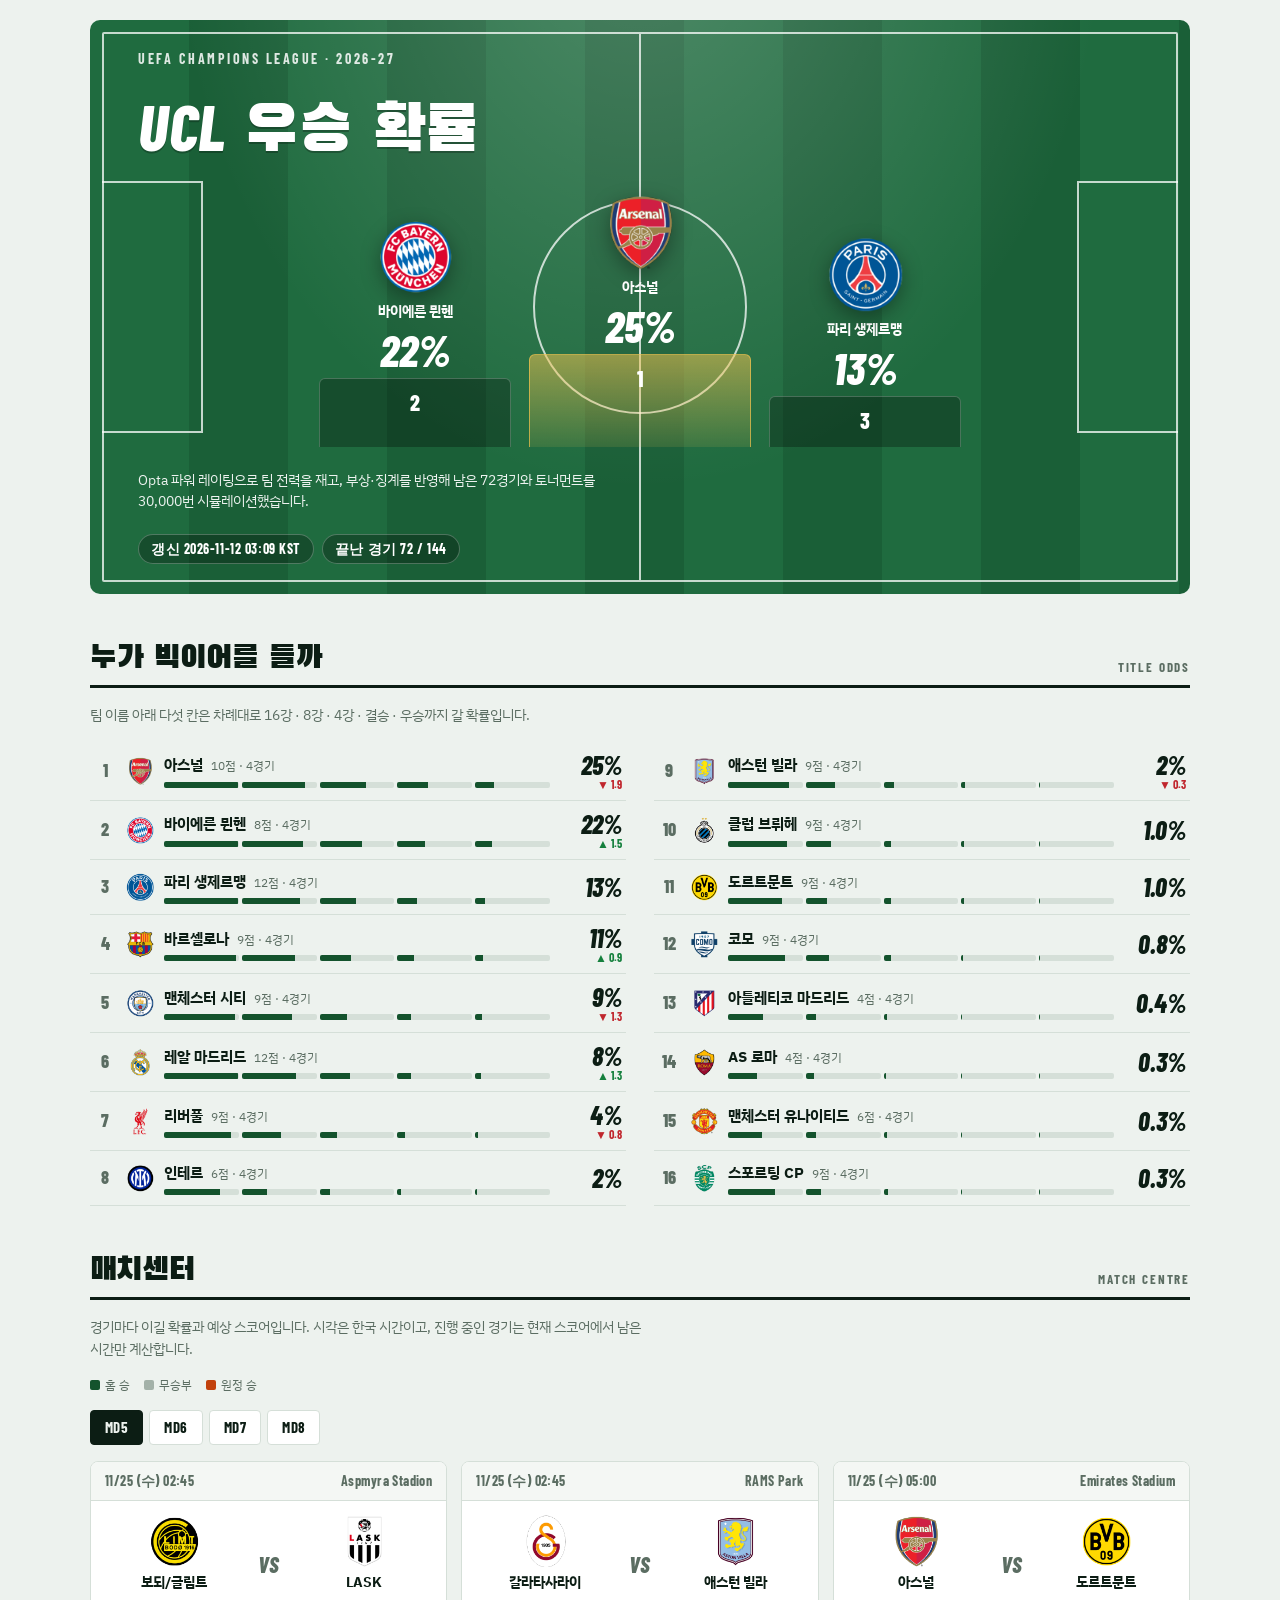
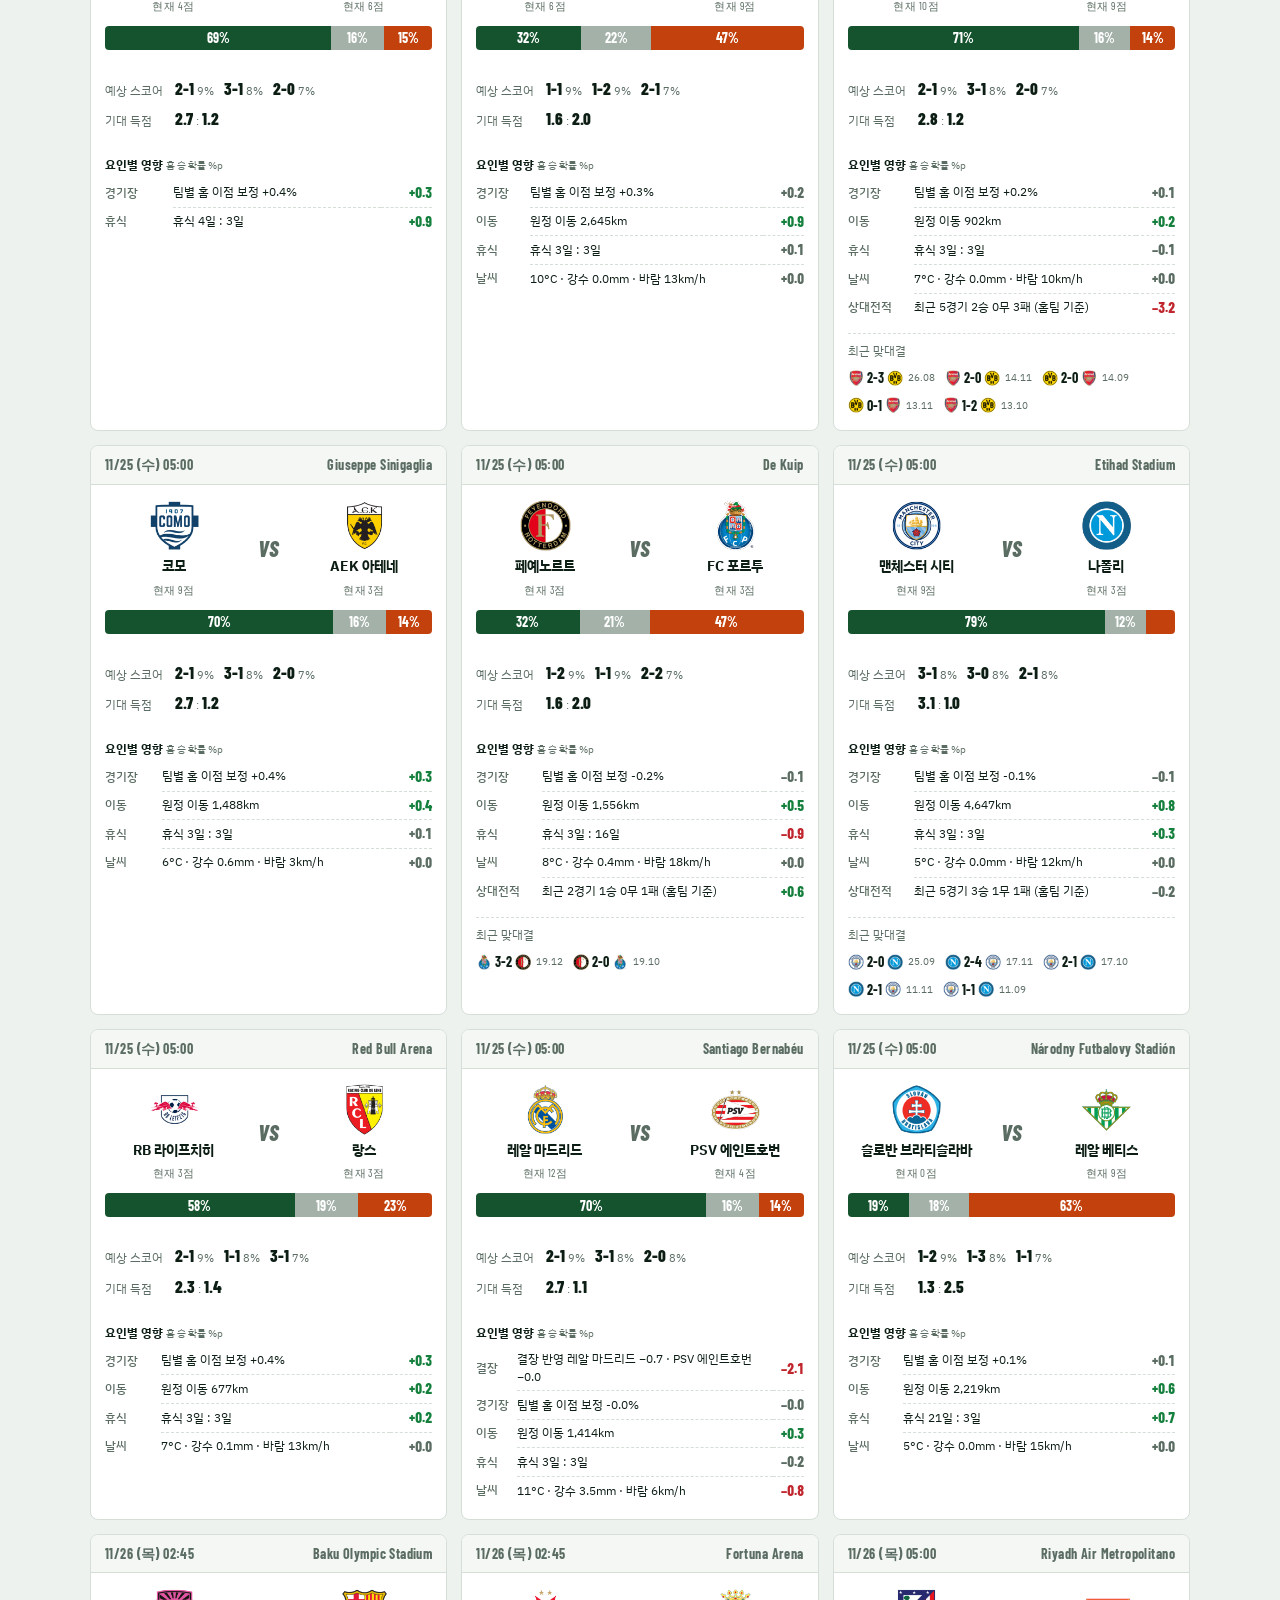
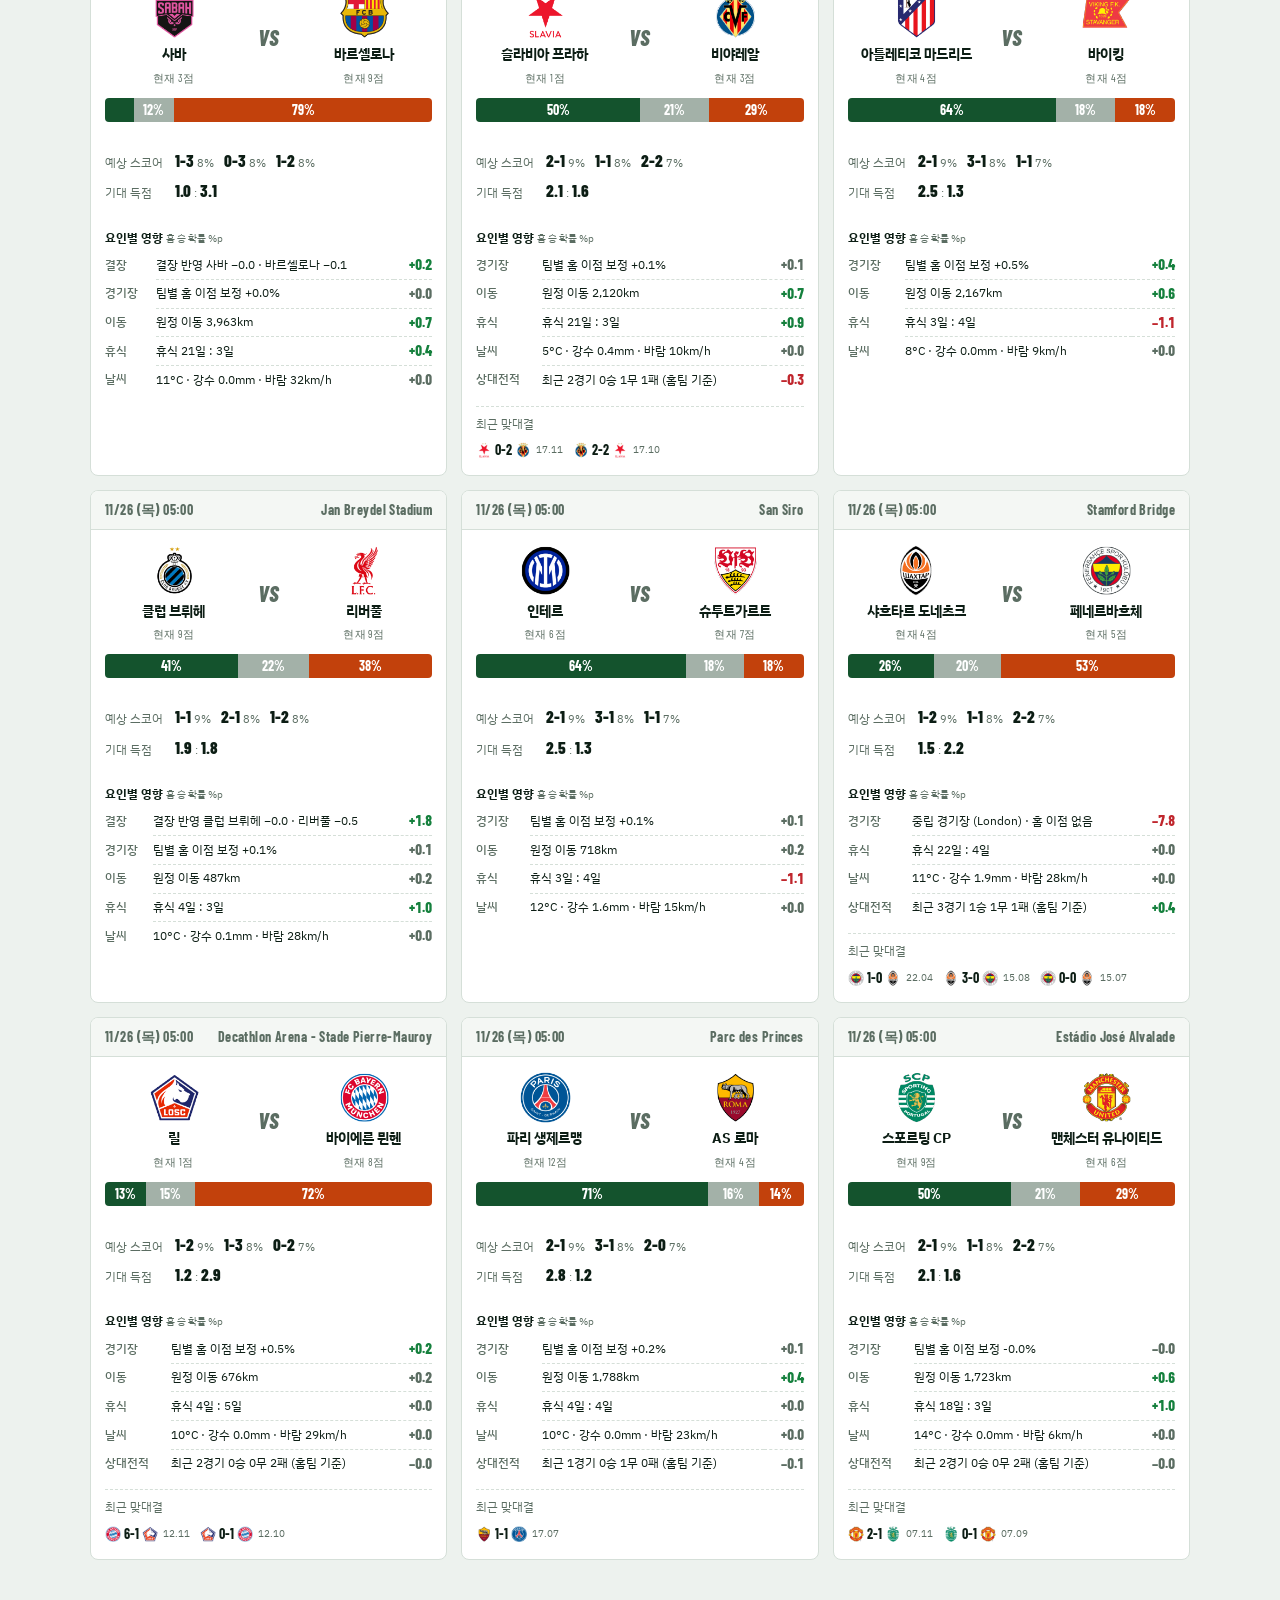
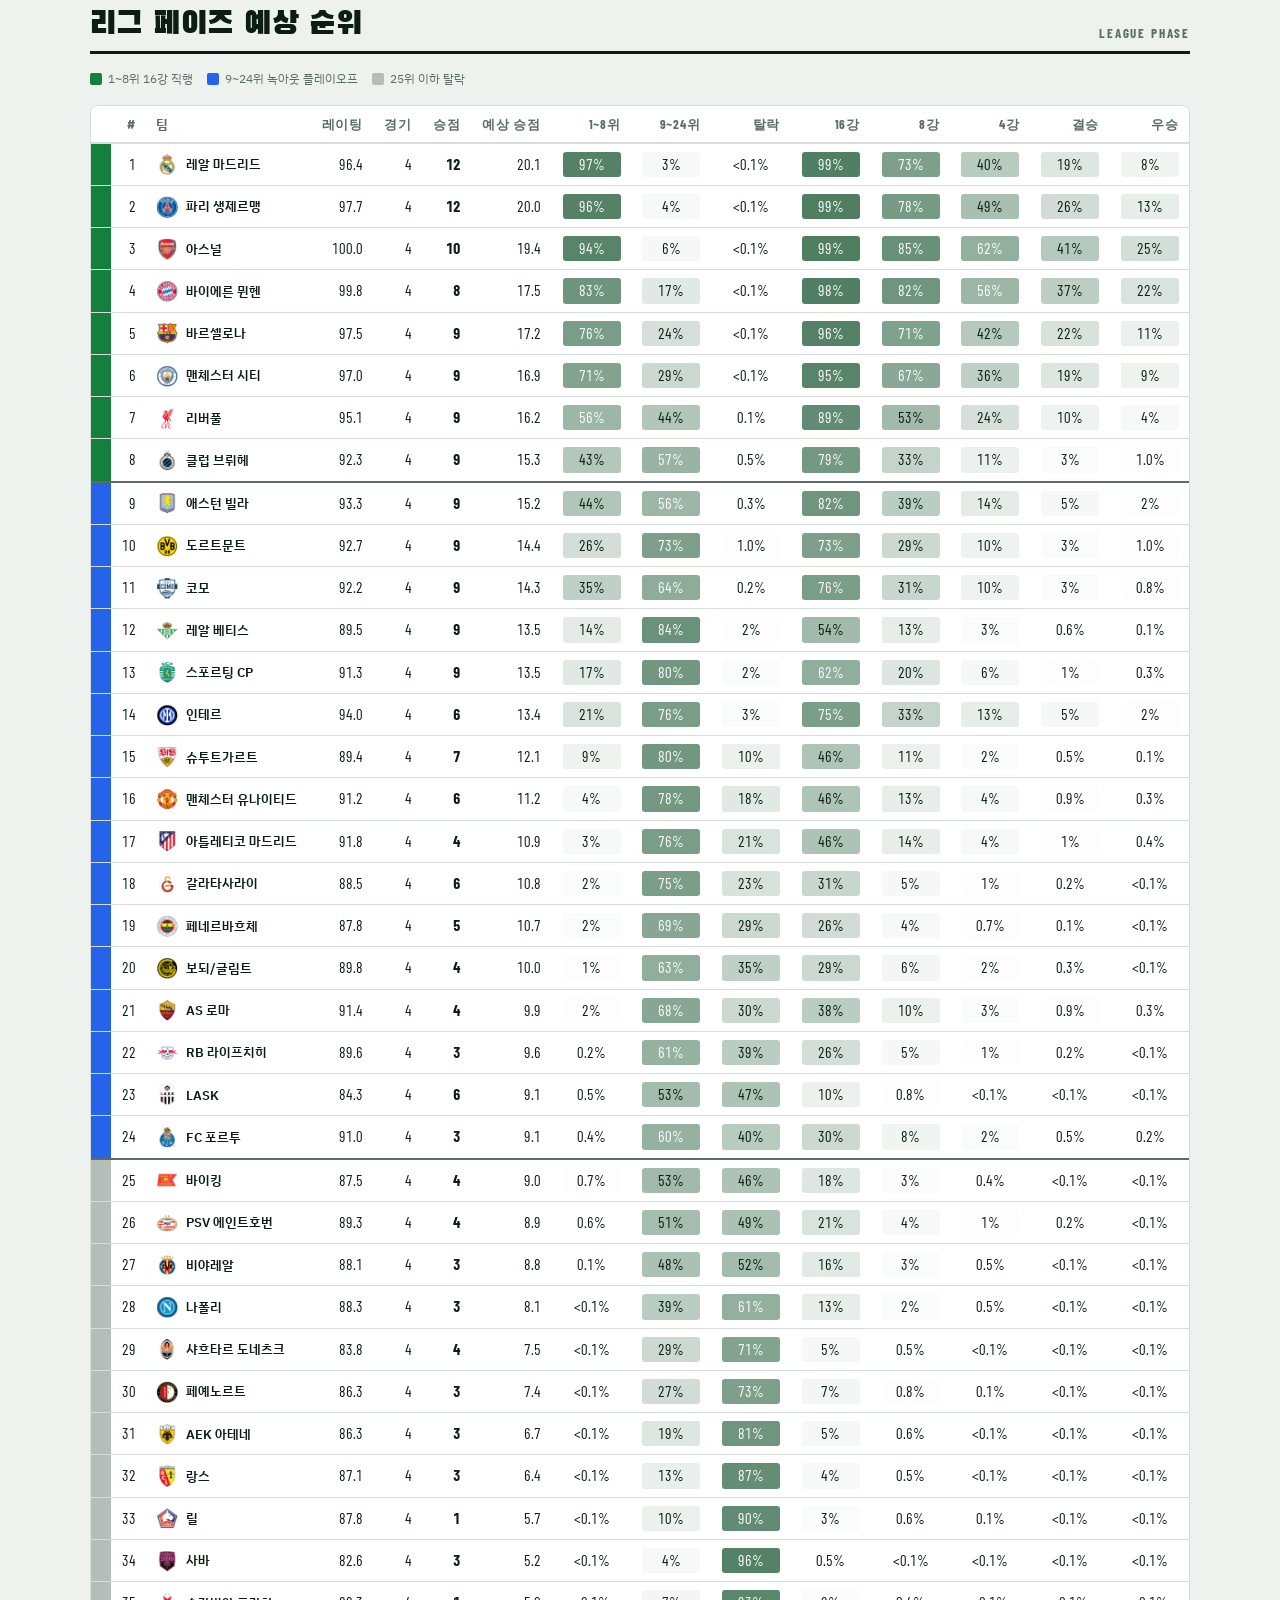
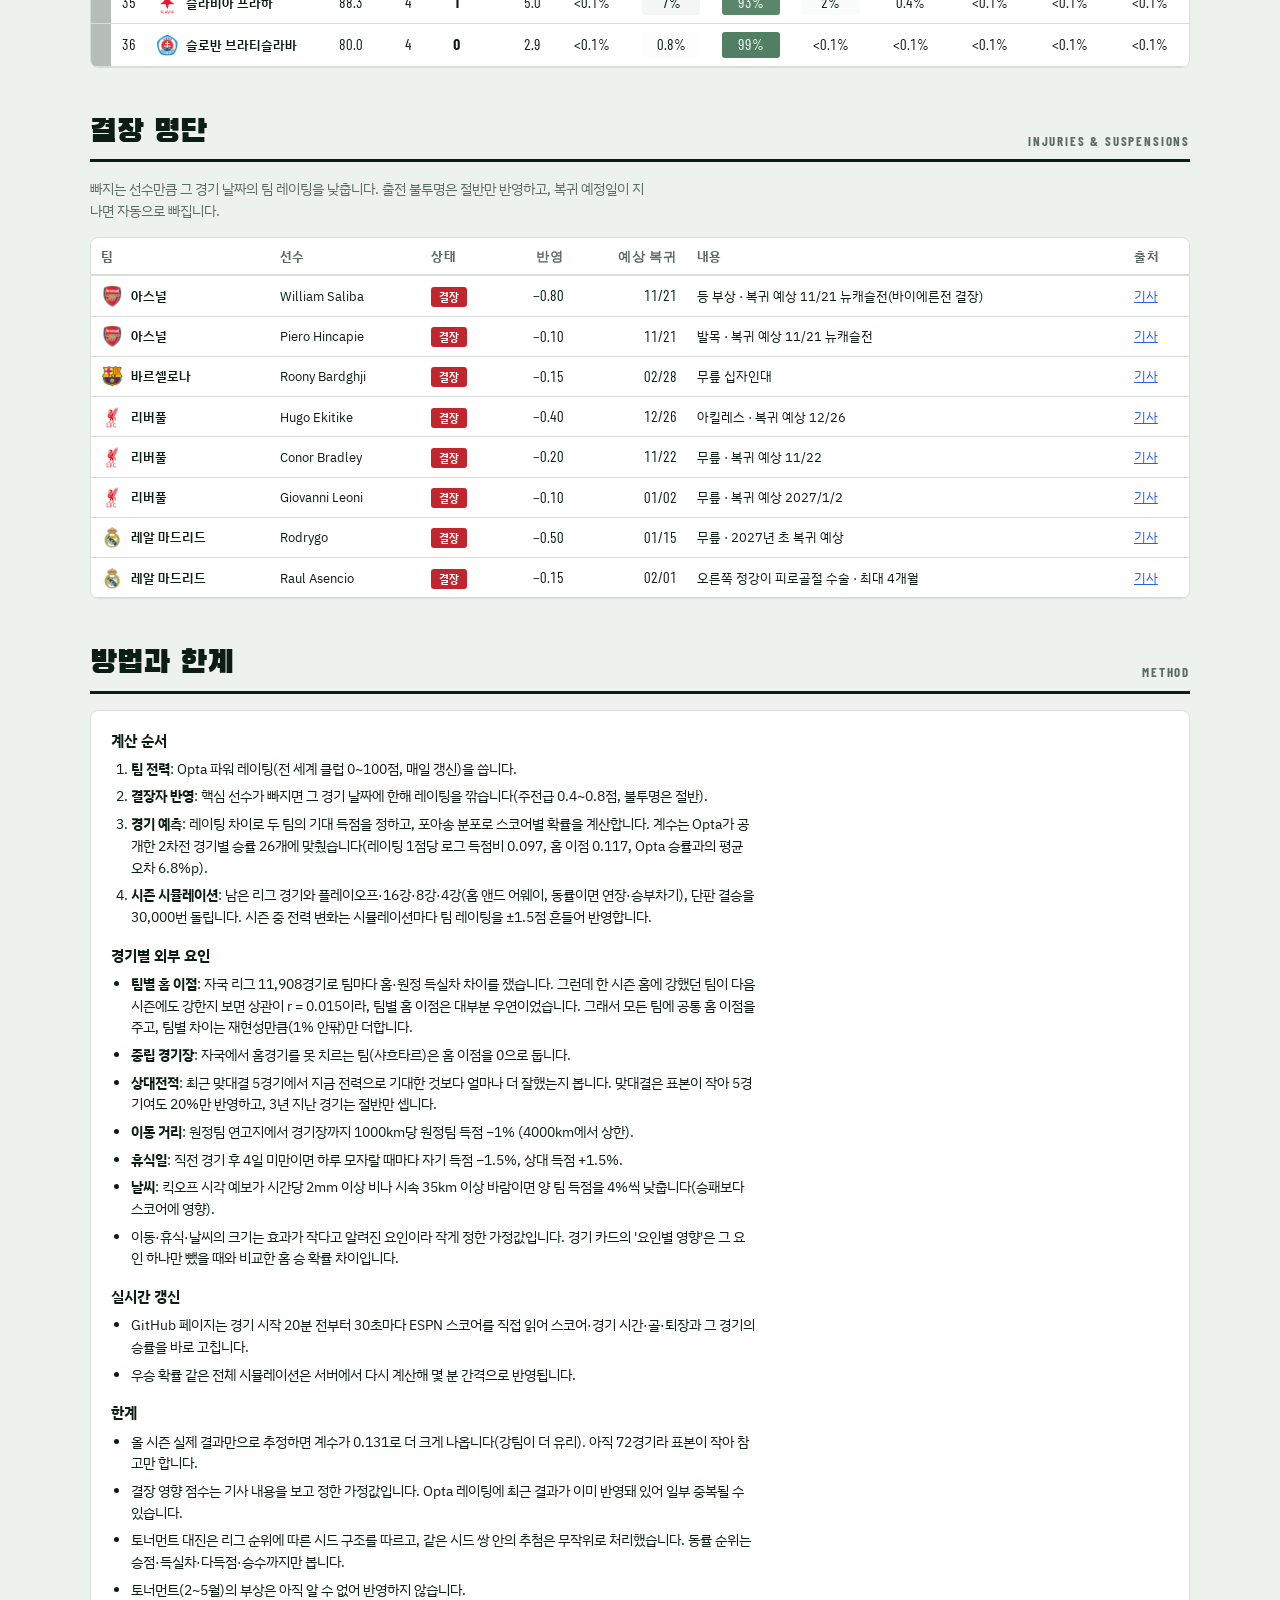
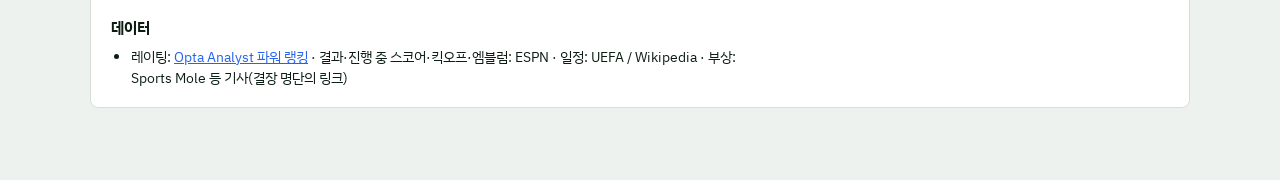
==== commit dc852132: "UCL 대시보드 자동 갱신 (11-12 03:09 KST, full)" ====
--- a/06_ucl-2026-27/index.html
+++ b/06_ucl-2026-27/index.html
@@ -219,7 +219,7 @@
 </div>
 
 <script>
-const D = {"updated": "2026-11-05 10:58 KST", "n_sim": 30000, "beta": 0.09445225775241851, "home": 0.09885464757680892, "beta_results": 0.1292363477733672, "opta_rmse": 0.06579829070419507, "avg_goals": 3.659090909090909, "n_done": 72, "names": {"PSG": "파리 생제르맹", "BAY": "바이에른 뮌헨", "RMA": "레알 마드리드", "LIV": "리버풀", "INT": "인테르", "MCI": "맨체스터 시티", "ARS": "아스널", "BAR": "바르셀로나", "ATM": "아틀레티코 마드리드", "BVB": "도르트문트", "ROM": "AS 로마", "SCP": "스포르팅 CP", "AVL": "애스턴 빌라", "POR": "FC 포르투", "MUN": "맨체스터 유나이티드", "BRU": "클럽 브뤼헤", "BET": "레알 베티스", "PSV": "PSV 에인트호번", "FEY": "페예노르트", "LIL": "릴", "BOD": "보되/글림트", "NAP": "나폴리", "RBL": "RB 라이프치히", "VIL": "비야레알", "FEN": "페네르바흐체", "SHA": "샤흐타르 도네츠크", "GAL": "갈라타사라이", "SLA": "슬라비아 프라하", "SLO": "슬로반 브라티슬라바", "STU": "슈투트가르트", "AEK": "AEK 아테네", "LAS": "LASK", "COM": "코모", "RCL": "랑스", "VIK": "바이킹", "SAB": "사바"}, "teams": [{"code": "ARS", "team": "아스널", "rating": 100.0, "injury_now": 1.1, "played": 4, "pts_now": 10, "exp_pts": 19.423166666666667, "top8": 0.9433333333333334, "playoff": 0.056666666666666664, "out": 0.0, "R16": 0.9950333333333333, "QF": 0.8528, "SF": 0.6255, "F": 0.43106666666666665, "W": 0.26636666666666664}, {"code": "BAY", "team": "바이에른 뮌헨", "rating": 99.32, "injury_now": 1.5999999999999999, "played": 4, "pts_now": 8, "exp_pts": 17.436166666666665, "top8": 0.8222, "playoff": 0.17746666666666666, "out": 0.0003333333333333333, "R16": 0.9818666666666667, "QF": 0.8053333333333333, "SF": 0.5551, "F": 0.35436666666666666, "W": 0.20476666666666668}, {"code": "PSG", "team": "파리 생제르맹", "rating": 97.4, "injury_now": 0.05, "played": 4, "pts_now": 12, "exp_pts": 20.063333333333333, "top8": 0.9625, "playoff": 0.0375, "out": 0.0, "R16": 0.9944, "QF": 0.7773666666666667, "SF": 0.4851666666666667, "F": 0.2634, "W": 0.1277}, {"code": "MCI", "team": "맨체스터 시티", "rating": 97.25, "injury_now": 0.0, "played": 4, "pts_now": 9, "exp_pts": 16.936633333333333, "top8": 0.7143333333333334, "playoff": 0.2851666666666667, "out": 0.0005, "R16": 0.9552333333333334, "QF": 0.696, "SF": 0.40536666666666665, "F": 0.21496666666666667, "W": 0.10213333333333334}, {"code": "BAR", "team": "바르셀로나", "rating": 97.08, "injury_now": 0.35, "played": 4, "pts_now": 9, "exp_pts": 17.076466666666665, "top8": 0.7496, "playoff": 0.2502, "out": 0.0002, "R16": 0.9595666666666667, "QF": 0.6990666666666666, "SF": 0.3977333333333333, "F": 0.20826666666666666, "W": 0.1005}, {"code": "RMA", "team": "레알 마드리드", "rating": 95.65, "injury_now": 1.25, "played": 4, "pts_now": 12, "exp_pts": 19.979466666666667, "top8": 0.9628333333333333, "playoff": 0.03716666666666667, "out": 0.0, "R16": 0.9920666666666667, "QF": 0.7097, "SF": 0.3709, "F": 0.1616, "W": 0.06886666666666667}, {"code": "LIV", "team": "리버풀", "rating": 95.24, "injury_now": 1.3, "played": 4, "pts_now": 9, "exp_pts": 16.3186, "top8": 0.5945, "playoff": 0.4045666666666667, "out": 0.0009333333333333333, "R16": 0.9081, "QF": 0.5644, "SF": 0.2664, "F": 0.11266666666666666, "W": 0.04683333333333333}, {"code": "AVL", "team": "애스턴 빌라", "rating": 93.27, "injury_now": 0.0, "played": 4, "pts_now": 9, "exp_pts": 15.2861, "top8": 0.4604666666666667, "playoff": 0.5365666666666666, "out": 0.0029666666666666665, "R16": 0.8317666666666667, "QF": 0.4117, "SF": 0.15526666666666666, "F": 0.05273333333333333, "W": 0.0188}, {"code": "INT", "team": "인테르", "rating": 93.48, "injury_now": 0.0, "played": 4, "pts_now": 6, "exp_pts": 13.269033333333333, "top8": 0.20443333333333333, "playoff": 0.7626666666666667, "out": 0.0329, "R16": 0.7288, "QF": 0.3214666666666667, "SF": 0.1231, "F": 0.04413333333333333, "W": 0.0168}, {"code": "BVB", "team": "도르트문트", "rating": 92.19, "injury_now": 0.0, "played": 4, "pts_now": 9, "exp_pts": 14.3434, "top8": 0.2514, "playoff": 0.7363333333333333, "out": 0.012266666666666667, "R16": 0.7205666666666667, "QF": 0.28513333333333335, "SF": 0.09676666666666667, "F": 0.030466666666666666, "W": 0.0092}, {"code": "BRU", "team": "클럽 브뤼헤", "rating": 91.71, "injury_now": 0.0, "played": 4, "pts_now": 9, "exp_pts": 15.076433333333334, "top8": 0.3978, "playoff": 0.5959333333333333, "out": 0.006266666666666667, "R16": 0.7636333333333334, "QF": 0.32126666666666664, "SF": 0.09766666666666667, "F": 0.0269, "W": 0.0082}, {"code": "COM", "team": "코모", "rating": 91.37, "injury_now": 0.0, "played": 4, "pts_now": 9, "exp_pts": 14.1716, "top8": 0.3416666666666667, "playoff": 0.6553, "out": 0.003033333333333333, "R16": 0.7362333333333333, "QF": 0.28296666666666664, "SF": 0.08456666666666666, "F": 0.0221, "W": 0.007033333333333333}, {"code": "ATM", "team": "아틀레티코 마드리드", "rating": 91.83, "injury_now": 0.0, "played": 4, "pts_now": 4, "exp_pts": 11.1777, "top8": 0.045233333333333334, "playoff": 0.7756333333333333, "out": 0.17913333333333334, "R16": 0.5047, "QF": 0.162, "SF": 0.05553333333333333, "F": 0.016466666666666668, "W": 0.0049}, {"code": "SCP", "team": "스포르팅 CP", "rating": 90.65, "injury_now": 0.0, "played": 4, "pts_now": 9, "exp_pts": 13.299133333333334, "top8": 0.16186666666666666, "playoff": 0.8099666666666666, "out": 0.028166666666666666, "R16": 0.6035, "QF": 0.18376666666666666, "SF": 0.053366666666666666, "F": 0.0137, "W": 0.0044666666666666665}, {"code": "MUN", "team": "맨체스터 유나이티드", "rating": 91.13, "injury_now": 0.0, "played": 4, "pts_now": 6, "exp_pts": 11.402233333333333, "top8": 0.0512, "playoff": 0.7874666666666666, "out": 0.16133333333333333, "R16": 0.4822, "QF": 0.14206666666666667, "SF": 0.04323333333333333, "F": 0.0107, "W": 0.0038666666666666667}, {"code": "ROM", "team": "AS 로마", "rating": 91.05, "injury_now": 0.0, "played": 4, "pts_now": 4, "exp_pts": 9.942366666666667, "top8": 0.017033333333333334, "playoff": 0.6889333333333333, "out": 0.2940333333333333, "R16": 0.3876, "QF": 0.1053, "SF": 0.0348, "F": 0.008933333333333333, "W": 0.0028333333333333335}, {"code": "STU", "team": "슈투트가르트", "rating": 89.14, "injury_now": 0.0, "played": 4, "pts_now": 7, "exp_pts": 12.158366666666666, "top8": 0.10183333333333333, "playoff": 0.7995, "out": 0.09866666666666667, "R16": 0.4738, "QF": 0.11303333333333333, "SF": 0.026, "F": 0.0047, "W": 0.0013}, {"code": "BET", "team": "레알 베티스", "rating": 89.08, "injury_now": 0.0, "played": 4, "pts_now": 9, "exp_pts": 13.516033333333333, "top8": 0.1409, "playoff": 0.8381, "out": 0.021, "R16": 0.5415, "QF": 0.12933333333333333, "SF": 0.028633333333333334, "F": 0.005333333333333333, "W": 0.0012666666666666666}, {"code": "BOD", "team": "보되/글림트", "rating": 89.32, "injury_now": 0.0, "played": 4, "pts_now": 4, "exp_pts": 9.750566666666666, "top8": 0.011266666666666666, "playoff": 0.5953, "out": 0.39343333333333336, "R16": 0.2729333333333333, "QF": 0.06143333333333333, "SF": 0.014166666666666666, "F": 0.0032333333333333333, "W": 0.0008666666666666666}, {"code": "RBL", "team": "RB 라이프치히", "rating": 89.42, "injury_now": 0.0, "played": 4, "pts_now": 3, "exp_pts": 9.388266666666667, "top8": 0.0018, "playoff": 0.5764333333333334, "out": 0.4217666666666667, "R16": 0.2558, "QF": 0.056, "SF": 0.0145, "F": 0.0029666666666666665, "W": 0.0008333333333333334}, {"code": "POR", "team": "FC 포르투", "rating": 89.83, "injury_now": 0.0, "played": 4, "pts_now": 3, "exp_pts": 8.8139, "top8": 0.004, "playoff": 0.5502, "out": 0.4458, "R16": 0.2476, "QF": 0.0598, "SF": 0.015966666666666667, "F": 0.0035666666666666668, "W": 0.0007}, {"code": "PSV", "team": "PSV 에인트호번", "rating": 88.57, "injury_now": 0.0, "played": 4, "pts_now": 4, "exp_pts": 8.7673, "top8": 0.006533333333333334, "playoff": 0.4800333333333333, "out": 0.5134333333333333, "R16": 0.20106666666666667, "QF": 0.0387, "SF": 0.008733333333333333, "F": 0.0018666666666666666, "W": 0.0004333333333333333}, {"code": "GAL", "team": "갈라타사라이", "rating": 88.13, "injury_now": 0.0, "played": 4, "pts_now": 6, "exp_pts": 10.762233333333333, "top8": 0.021666666666666667, "playoff": 0.7483666666666666, "out": 0.22996666666666668, "R16": 0.3158, "QF": 0.05533333333333333, "SF": 0.011633333333333334, "F": 0.0016666666666666668, "W": 0.00036666666666666667}, {"code": "NAP", "team": "나폴리", "rating": 88.5, "injury_now": 0.0, "played": 4, "pts_now": 3, "exp_pts": 8.3201, "top8": 0.0011, "playoff": 0.41963333333333336, "out": 0.5792666666666667, "R16": 0.15853333333333333, "QF": 0.032733333333333337, "SF": 0.006866666666666667, "F": 0.0013333333333333333, "W": 0.00023333333333333333}, {"code": "VIL", "team": "비야레알", "rating": 87.65, "injury_now": 0.0, "played": 4, "pts_now": 3, "exp_pts": 8.7608, "top8": 0.0013333333333333333, "playoff": 0.4778, "out": 0.5208666666666667, "R16": 0.1675, "QF": 0.026533333333333332, "SF": 0.005733333333333333, "F": 0.0008666666666666666, "W": 0.0002}, {"code": "RCL", "team": "랑스", "rating": 88.19, "injury_now": 0.0, "played": 4, "pts_now": 3, "exp_pts": 6.844866666666666, "top8": 0.0002, "playoff": 0.1696, "out": 0.8302, "R16": 0.059566666666666664, "QF": 0.0114, "SF": 0.0023, "F": 0.0005, "W": 0.0002}, {"code": "FEN", "team": "페네르바흐체", "rating": 86.72, "injury_now": 0.0, "played": 4, "pts_now": 5, "exp_pts": 10.4422, "top8": 0.016266666666666665, "playoff": 0.6546666666666666, "out": 0.3290666666666667, "R16": 0.22563333333333332, "QF": 0.031033333333333333, "SF": 0.004866666666666667, "F": 0.0004333333333333333, "W": 0.0001}, {"code": "VIK", "team": "바이킹", "rating": 86.82, "injury_now": 0.0, "played": 4, "pts_now": 4, "exp_pts": 8.807566666666666, "top8": 0.005833333333333334, "playoff": 0.49583333333333335, "out": 0.49833333333333335, "R16": 0.1616, "QF": 0.023, "SF": 0.0037, "F": 0.00036666666666666667, "W": 0.0001}, {"code": "FEY", "team": "페예노르트", "rating": 86.11, "injury_now": 0.0, "played": 4, "pts_now": 3, "exp_pts": 7.620666666666667, "top8": 0.0003333333333333333, "playoff": 0.2973, "out": 0.7023666666666667, "R16": 0.08206666666666666, "QF": 0.010533333333333334, "SF": 0.0016, "F": 0.0002, "W": 6.666666666666667e-05}, {"code": "LIL", "team": "릴", "rating": 87.28, "injury_now": 0.0, "played": 4, "pts_now": 1, "exp_pts": 5.6551, "top8": 0.0, "playoff": 0.09893333333333333, "out": 0.9010666666666667, "R16": 0.03266666666666666, "QF": 0.0055, "SF": 0.0012666666666666666, "F": 0.0002, "W": 3.3333333333333335e-05}, {"code": "LAS", "team": "LASK", "rating": 83.77, "injury_now": 0.0, "played": 4, "pts_now": 6, "exp_pts": 9.271966666666666, "top8": 0.005033333333333333, "playoff": 0.5558666666666666, "out": 0.4391, "R16": 0.11103333333333333, "QF": 0.008733333333333333, "SF": 0.0010333333333333334, "F": 0.0001, "W": 3.3333333333333335e-05}, {"code": "SHA", "team": "샤흐타르 도네츠크", "rating": 83.61, "injury_now": 0.0, "played": 4, "pts_now": 4, "exp_pts": 7.706066666666667, "top8": 0.0010666666666666667, "playoff": 0.31893333333333335, "out": 0.68, "R16": 0.06296666666666667, "QF": 0.005066666666666666, "SF": 0.0005, "F": 6.666666666666667e-05, "W": 0.0}, {"code": "SLA", "team": "슬라비아 프라하", "rating": 87.69, "injury_now": 0.0, "played": 4, "pts_now": 1, "exp_pts": 4.964666666666667, "top8": 0.0, "playoff": 0.07063333333333334, "out": 0.9293666666666667, "R16": 0.0241, "QF": 0.004433333333333333, "SF": 0.0008333333333333334, "F": 0.0001, "W": 0.0}, {"code": "SLO", "team": "슬로반 브라티슬라바", "rating": 79.83, "injury_now": 0.0, "played": 4, "pts_now": 0, "exp_pts": 2.9490333333333334, "top8": 0.0, "playoff": 0.0085, "out": 0.9915, "R16": 0.0008, "QF": 6.666666666666667e-05, "SF": 0.0, "F": 0.0, "W": 0.0}, {"code": "AEK", "team": "AEK 아테네", "rating": 85.9, "injury_now": 0.0, "played": 4, "pts_now": 3, "exp_pts": 6.786466666666667, "top8": 0.0004333333333333333, "playoff": 0.1952, "out": 0.8043666666666667, "R16": 0.05196666666666667, "QF": 0.006333333333333333, "SF": 0.0011666666666666668, "F": 3.3333333333333335e-05, "W": 0.0}, {"code": "SAB", "team": "사바", "rating": 82.84, "injury_now": 0.0, "played": 4, "pts_now": 3, "exp_pts": 5.3165, "top8": 0.0, "playoff": 0.05163333333333334, "out": 0.9483666666666667, "R16": 0.0078, "QF": 0.0006666666666666666, "SF": 3.3333333333333335e-05, "F": 0.0, "W": 0.0}], "cards": [{"md": 5, "date": "2026-11-24", "home": "BOD", "away": "LAS", "status": "NS", "minute": "", "score": null, "p_home": 0.6660277062632356, "p_draw": 0.1698407035297617, "p_away": 0.16413159020700263, "xg_home": 2.63630209422557, "xg_away": 1.2696710963358717, "top_scores": [{"s": "2-1", "p": 0.08878743091584267}, {"s": "3-1", "p": 0.07802349668811473}, {"s": "2-0", "p": 0.0699294732093006}], "inj_home": 0.0, "inj_away": 0.0, "lam_home": 2.63630209422557, "lam_away": 1.2696710963358717, "factors": [{"k": "venue", "d_home": 0.003096322941226748, "d_away": -0.0020936481904359483, "text": "팀별 홈 이점 보정 +0.4%"}], "h2h": [], "venue": "Aspmyra Stadion", "event": "401915380"}, {"md": 5, "date": "2026-11-24", "home": "GAL", "away": "AVL", "status": "NS", "minute": "", "score": null, "p_home": 0.3010256649642488, "p_draw": 0.2125852575189902, "p_away": 0.486389077516761, "xg_home": 1.5885630979534953, "xg_away": 2.052082652212125, "top_scores": [{"s": "1-2", "p": 0.08775195389476252}, {"s": "1-1", "p": 0.08552477533024}, {"s": "2-2", "p": 0.06969975786526811}], "inj_home": 0.0, "inj_away": 0.0, "lam_home": 1.5885630979534953, "lam_away": 2.052082652212125, "factors": [{"k": "venue", "d_home": 0.0017538121998031397, "d_away": -0.002017253488565629, "text": "팀별 홈 이점 보정 +0.3%"}, {"k": "travel", "d_home": 0.008603639227819704, "d_away": -0.011607104206537988, "text": "원정 이동 2,645km"}], "h2h": [], "venue": "RAMS Park", "event": "401915300"}, {"md": 5, "date": "2026-11-24", "home": "ARS", "away": "BVB", "status": "NS", "minute": "", "score": null, "p_home": 0.7071042413801779, "p_draw": 0.15588928339937425, "p_away": 0.13700647522044773, "xg_home": 2.787946044734768, "xg_away": 1.1898294303138202, "top_scores": [{"s": "2-1", "p": 0.08660960959260162}, {"s": "3-1", "p": 0.08048763949990538}, {"s": "2-0", "p": 0.07279161818157258}], "inj_home": 0.0, "inj_away": 0.0, "lam_home": 2.787946044734768, "lam_away": 1.1898294303138202, "factors": [{"k": "venue", "d_home": 0.0011467326489735807, "d_away": -0.0007258658235120008, "text": "팀별 홈 이점 보정 +0.2%"}, {"k": "travel", "d_home": 0.0021813332613304093, "d_away": -0.0016830336170491067, "text": "원정 이동 902km"}, {"k": "h2h", "d_home": -0.031658449591972504, "d_away": 0.019524577629321832, "text": "최근 5경기 2승 0무 3패 (홈팀 기준)"}], "h2h": [{"date": "2026-08-09", "home": "ARS", "away": "BVB", "hg": 2, "ag": 3, "neutral": false}, {"date": "2014-11-26", "home": "ARS", "away": "BVB", "hg": 2, "ag": 0, "neutral": false}, {"date": "2014-09-16", "home": "BVB", "away": "ARS", "hg": 2, "ag": 0, "neutral": false}, {"date": "2013-11-06", "home": "BVB", "away": "ARS", "hg": 0, "ag": 1, "neutral": false}, {"date": "2013-10-22", "home": "ARS", "away": "BVB", "hg": 1, "ag": 2, "neutral": false}], "venue": "Emirates Stadium", "event": "401915295"}, {"md": 5, "date": "2026-11-24", "home": "COM", "away": "AEK", "status": "NS", "minute": "", "score": null, "p_home": 0.6669733890561111, "p_draw": 0.1700946401246515, "p_away": 0.16293197081923722, "xg_home": 2.625310364201252, "xg_away": 1.2561556405153074, "top_scores": [{"s": "2-1", "p": 0.089272252374005}, {"s": "3-1", "p": 0.07812245646435506}, {"s": "2-0", "p": 0.07106782750056613}], "inj_home": 0.0, "inj_away": 0.0, "lam_home": 2.625310364201252, "lam_away": 1.2561556405153074, "factors": [{"k": "venue", "d_home": 0.0027988093511097656, "d_away": -0.0018848427168229875, "text": "팀별 홈 이점 보정 +0.4%"}, {"k": "travel", "d_home": 0.003921677623600739, "d_away": -0.0032095314960319254, "text": "원정 이동 1,488km"}], "h2h": [], "venue": "Giuseppe Sinigaglia", "event": "401915296"}, {"md": 5, "date": "2026-11-24", "home": "FEY", "away": "POR", "status": "NS", "minute": "", "score": null, "p_home": 0.3453945817123848, "p_draw": 0.2167368071663458, "p_away": 0.4378686111212694, "xg_home": 1.7040587331090984, "xg_away": 1.9339454781778853, "top_scores": [{"s": "1-1", "p": 0.08668961790256531}, {"s": "1-2", "p": 0.08382649727381744}, {"s": "2-1", "p": 0.07386210022837862}], "inj_home": 0.0, "inj_away": 0.0, "lam_home": 1.7040587331090984, "lam_away": 1.9339454781778853, "factors": [{"k": "venue", "d_home": -0.0013011291461271224, "d_away": 0.0013919037674056667, "text": "팀별 홈 이점 보정 -0.2%"}, {"k": "travel", "d_home": 0.005197606213719952, "d_away": -0.00655161067805754, "text": "원정 이동 1,556km"}, {"k": "h2h", "d_home": 0.005341284603753049, "d_away": -0.005743259539486678, "text": "최근 2경기 1승 0무 1패 (홈팀 기준)"}], "h2h": [{"date": "2019-12-12", "home": "POR", "away": "FEY", "hg": 3, "ag": 2, "neutral": false}, {"date": "2019-10-03", "home": "FEY", "away": "POR", "hg": 2, "ag": 0, "neutral": false}], "venue": "De Kuip", "event": "401915294"}, {"md": 5, "date": "2026-11-24", "home": "MCI", "away": "NAP", "status": "NS", "minute": "", "score": null, "p_home": 0.7699596327581151, "p_draw": 0.1315408129368372, "p_away": 0.09849955430504774, "xg_home": 3.0437842822810386, "xg_away": 1.0565760411340874, "top_scores": [{"s": "3-1", "p": 0.08229443374878555}, {"s": "2-1", "p": 0.08111064331449272}, {"s": "3-0", "p": 0.07788784767488566}], "inj_home": 0.0, "inj_away": 0.0, "lam_home": 3.0437842822810386, "lam_away": 1.0565760411340874, "factors": [{"k": "venue", "d_home": -0.0007454962680601973, "d_away": 0.00042226749290130705, "text": "팀별 홈 이점 보정 -0.1%"}, {"k": "travel", "d_home": 0.008147087258626451, "d_away": -0.00572269480001969, "text": "원정 이동 4,647km"}, {"k": "h2h", "d_home": -0.0010726677115783234, "d_away": 0.0006074129122339289, "text": "최근 5경기 3승 1무 1패 (홈팀 기준)"}], "h2h": [{"date": "2025-09-18", "home": "MCI", "away": "NAP", "hg": 2, "ag": 0, "neutral": false}, {"date": "2017-11-01", "home": "NAP", "away": "MCI", "hg": 2, "ag": 4, "neutral": false}, {"date": "2017-10-17", "home": "MCI", "away": "NAP", "hg": 2, "ag": 1, "neutral": false}, {"date": "2011-11-22", "home": "NAP", "away": "MCI", "hg": 2, "ag": 1, "neutral": false}, {"date": "2011-09-14", "home": "MCI", "away": "NAP", "hg": 1, "ag": 1, "neutral": false}], "venue": "Etihad Stadium", "event": "401915379"}, {"md": 5, "date": "2026-11-24", "home": "RBL", "away": "RCL", "status": "NS", "minute": "", "score": null, "p_home": 0.5154084781943244, "p_draw": 0.20728491212169006, "p_away": 0.27730660968398557, "xg_home": 2.1493389647328596, "xg_away": 1.5468254971365212, "top_scores": [{"s": "2-1", "p": 0.08867569582557978}, {"s": "1-1", "p": 0.0825143891034435}, {"s": "2-2", "p": 0.06858291363966469}], "inj_home": 0.0, "inj_away": 0.0, "lam_home": 2.1493389647328596, "lam_away": 1.5468254971365212, "factors": [{"k": "venue", "d_home": 0.003179146255110732, "d_away": -0.0026673790038472256, "text": "팀별 홈 이점 보정 +0.4%"}, {"k": "travel", "d_home": 0.002175275508256469, "d_away": -0.002177958265292712, "text": "원정 이동 677km"}], "h2h": [], "venue": "Red Bull Arena", "event": "401915299"}, {"md": 5, "date": "2026-11-24", "home": "RMA", "away": "PSV", "status": "NS", "minute": "", "score": null, "p_home": 0.6953837905264135, "p_draw": 0.16031988956907897, "p_away": 0.14429631990450742, "xg_home": 2.735286563376894, "xg_away": 1.206542575931297, "top_scores": [{"s": "2-1", "p": 0.08763184928732039}, {"s": "3-1", "p": 0.07989940662649217}, {"s": "2-0", "p": 0.07263054867307918}], "inj_home": 0.65, "inj_away": 0.0, "lam_home": 2.735286563376894, "lam_away": 1.206542575931297, "factors": [{"k": "injury", "d_home": -0.02070132942278402, "d_away": 0.013107733007507366, "text": "결장 반영 레알 마드리드 −0.7 · PSV 에인트호번 −0.0"}, {"k": "venue", "d_home": -0.00023942986060931926, "d_away": 0.00015404641518990125, "text": "팀별 홈 이점 보정 -0.0%"}, {"k": "travel", "d_home": 0.0035140249179074212, "d_away": -0.002760683692348609, "text": "원정 이동 1,414km"}], "h2h": [], "venue": "Santiago Bernabéu", "event": "401915298"}, {"md": 5, "date": "2026-11-24", "home": "SLO", "away": "BET", "status": "NS", "minute": "", "score": null, "p_home": 0.18435986490895728, "p_draw": 0.18026939335027423, "p_away": 0.6353707417407684, "xg_home": 1.3066681573701717, "xg_away": 2.505440569284607, "top_scores": [{"s": "1-2", "p": 0.09064692583148264}, {"s": "1-3", "p": 0.07570349515304314}, {"s": "1-1", "p": 0.07236006867835272}], "inj_home": 0.0, "inj_away": 0.0, "lam_home": 1.3066681573701717, "lam_away": 2.505440569284607, "factors": [{"k": "venue", "d_home": 0.0007157015856564808, "d_away": -0.0010178722363656245, "text": "팀별 홈 이점 보정 +0.1%"}, {"k": "travel", "d_home": 0.006104623415543825, "d_away": -0.010009881626803607, "text": "원정 이동 2,219km"}], "h2h": [], "venue": "Národny Futbalovy Stadión", "event": "401915297"}, {"md": 5, "date": "2026-11-25", "home": "SAB", "away": "BAR", "status": "NS", "minute": "", "score": null, "p_home": 0.09264159230784083, "p_draw": 0.12690323402814394, "p_away": 0.7804551736640152, "xg_home": 1.0382701824145482, "xg_away": 3.0985958547427335, "top_scores": [{"s": "1-3", "p": 0.08226247588331843}, {"s": "1-2", "p": 0.07964492280341129}, {"s": "0-3", "p": 0.07923031719163216}], "inj_home": 0.0, "inj_away": 0.15, "lam_home": 1.0382701824145482, "lam_away": 3.0985958547427335, "factors": [{"k": "injury", "d_home": 0.0022758595297576317, "d_away": -0.00410397476403479, "text": "결장 반영 사바 −0.0 · 바르셀로나 −0.1"}, {"k": "venue", "d_home": 1.620384469157299e-05, "d_away": -2.911475813749398e-05, "text": "팀별 홈 이점 보정 +0.0%"}, {"k": "travel", "d_home": 0.0074741320939060996, "d_away": -0.015244177538214054, "text": "원정 이동 3,963km"}], "h2h": [], "venue": "Baku Olympic Stadium", "event": "401915378"}, {"md": 5, "date": "2026-11-25", "home": "SLA", "away": "VIL", "status": "NS", "minute": "", "score": null, "p_home": 0.47153973684682493, "p_draw": 0.21407658291155918, "p_away": 0.314383680241616, "xg_home": 2.0169547289376397, "xg_away": 1.6247375369980421, "top_scores": [{"s": "2-1", "p": 0.08661299933095672}, {"s": "1-1", "p": 0.08588492154861313}, {"s": "2-2", "p": 0.07036169560249583}], "inj_home": 0.0, "inj_away": 0.0, "lam_home": 2.0169547289376397, "lam_away": 1.6247375369980421, "factors": [{"k": "venue", "d_home": 0.0008359132810564218, "d_away": -0.0007440828614281858, "text": "팀별 홈 이점 보정 +0.1%"}, {"k": "travel", "d_home": 0.0069974417682139856, "d_away": -0.007444505405911239, "text": "원정 이동 2,120km"}, {"k": "h2h", "d_home": -0.0032862309042620552, "d_away": 0.0029166552745056307, "text": "최근 2경기 0승 1무 1패 (홈팀 기준)"}], "h2h": [{"date": "2017-11-02", "home": "SLA", "away": "VIL", "hg": 0, "ag": 2, "neutral": false}, {"date": "2017-10-19", "home": "VIL", "away": "SLA", "hg": 2, "ag": 2, "neutral": false}], "venue": "Fortuna Arena", "event": "401915293"}, {"md": 5, "date": "2026-11-25", "home": "ATM", "away": "VIK", "status": "NS", "minute": "", "score": null, "p_home": 0.6540110482665111, "p_draw": 0.17453572115146213, "p_away": 0.17145323058202674, "xg_home": 2.5714632728650617, "xg_away": 1.2737814514473351, "top_scores": [{"s": "2-1", "p": 0.09005156858228658}, {"s": "3-1", "p": 0.07718810042441307}, {"s": "2-0", "p": 0.0706962473664265}], "inj_home": 0.0, "inj_away": 0.0, "lam_home": 2.5714632728650617, "lam_away": 1.2737814514473351, "factors": [{"k": "venue", "d_home": 0.003548423936140077, "d_away": -0.00243535284002927, "text": "팀별 홈 이점 보정 +0.5%"}, {"k": "travel", "d_home": 0.005852499399368494, "d_away": -0.004883474312822433, "text": "원정 이동 2,167km"}], "h2h": [], "venue": "Riyadh Air Metropolitano", "event": "401915291"}, {"md": 5, "date": "2026-11-25", "home": "BRU", "away": "LIV", "status": "NS", "minute": "", "score": null, "p_home": 0.36180381630767333, "p_draw": 0.2170246957367898, "p_away": 0.4211714879555369, "xg_home": 1.7527343032882348, "xg_away": 1.9004450078842903, "top_scores": [{"s": "1-1", "p": 0.08630164729435001}, {"s": "1-2", "p": 0.08200576738636912}, {"s": "2-1", "p": 0.07563192882154478}], "inj_home": 0.0, "inj_away": 0.5, "lam_home": 1.7527343032882348, "lam_away": 1.9004450078842903, "factors": [{"k": "injury", "d_home": 0.01677806253882963, "d_away": -0.017753146421418398, "text": "결장 반영 클럽 브뤼헤 −0.0 · 리버풀 −0.5"}, {"k": "venue", "d_home": 0.0009667949965208034, "d_away": -0.0010107548272506595, "text": "팀별 홈 이점 보정 +0.1%"}, {"k": "travel", "d_home": 0.0016378582911428796, "d_away": -0.0020115113199272727, "text": "원정 이동 487km"}], "h2h": [], "venue": "Jan Breydel Stadium", "event": "401915292"}, {"md": 5, "date": "2026-11-25", "home": "INT", "away": "STU", "status": "NS", "minute": "", "score": null, "p_home": 0.624122374210238, "p_draw": 0.1829061944355763, "p_away": 0.1929714313541858, "xg_home": 2.481426502434424, "xg_away": 1.3392657333707527, "top_scores": [{"s": "2-1", "p": 0.09035645657294819}, {"s": "3-1", "p": 0.07473763533539293}, {"s": "1-1", "p": 0.07282622030860335}], "inj_home": 0.0, "inj_away": 0.0, "lam_home": 2.481426502434424, "lam_away": 1.3392657333707527, "factors": [{"k": "venue", "d_home": 0.000699566404401164, "d_away": -0.0005018001608929901, "text": "팀별 홈 이점 보정 +0.1%"}, {"k": "travel", "d_home": 0.002036869288278176, "d_away": -0.0017663361846482206, "text": "원정 이동 718km"}], "h2h": [], "venue": "San Siro", "event": "401915376"}, {"md": 5, "date": "2026-11-25", "home": "SHA", "away": "FEN", "status": "NS", "minute": "", "score": null, "p_home": 0.29173922120389995, "p_draw": 0.20946624937009475, "p_away": 0.4987945294260053, "xg_home": 1.5869139066024929, "xg_away": 2.1092742059424054, "top_scores": [{"s": "1-2", "p": 0.08761160434061699}, {"s": "1-1", "p": 0.08307274994762749}, {"s": "2-2", "p": 0.06951603665394022}], "inj_home": 0.0, "inj_away": 0.0, "lam_home": 1.5869139066024929, "lam_away": 2.1092742059424054, "factors": [{"k": "venue", "d_home": -0.06804781927774434, "d_away": 0.07520898106881801, "text": "중립 경기장 (London) · 홈 이점 없음"}, {"k": "h2h", "d_home": 0.0030164328598520362, "d_away": -0.003526426792351045, "text": "최근 3경기 1승 1무 1패 (홈팀 기준)"}], "h2h": [{"date": "2022-04-19", "home": "FEN", "away": "SHA", "hg": 1, "ag": 0, "neutral": false}, {"date": "2015-08-05", "home": "SHA", "away": "FEN", "hg": 3, "ag": 0, "neutral": false}, {"date": "2015-07-28", "home": "FEN", "away": "SHA", "hg": 0, "ag": 0, "neutral": false}], "venue": "Stamford Bridge", "event": "401915375"}, {"md": 5, "date": "2026-11-25", "home": "LIL", "away": "BAY", "status": "NS", "minute": "", "score": null, "p_home": 0.12197843966091365, "p_draw": 0.14652653878012079, "p_away": 0.7314950215589657, "xg_home": 1.1485256432322533, "xg_away": 2.894742123450219, "top_scores": [{"s": "1-2", "p": 0.08442203129967675}, {"s": "1-3", "p": 0.08146000338346905}, {"s": "0-2", "p": 0.07350469865182196}], "inj_home": 0.0, "inj_away": 0.0, "lam_home": 1.1485256432322533, "lam_away": 2.894742123450219, "factors": [{"k": "venue", "d_home": 0.002061291016856953, "d_away": -0.0033964837675429793, "text": "팀별 홈 이점 보정 +0.5%"}, {"k": "travel", "d_home": 0.0015281020862641936, "d_away": -0.0028505997104543157, "text": "원정 이동 676km"}, {"k": "h2h", "d_home": -0.0004311375539652884, "d_away": 0.0007080434184024709, "text": "최근 2경기 0승 0무 2패 (홈팀 기준)"}], "h2h": [{"date": "2012-11-07", "home": "BAY", "away": "LIL", "hg": 6, "ag": 1, "neutral": false}, {"date": "2012-10-23", "home": "LIL", "away": "BAY", "hg": 0, "ag": 1, "neutral": false}], "venue": "Decathlon Arena - Stade Pierre-Mauroy", "event": "401915377"}, {"md": 5, "date": "2026-11-25", "home": "PSG", "away": "ROM", "status": "NS", "minute": "", "score": null, "p_home": 0.6940991849138793, "p_draw": 0.16090895951127598, "p_away": 0.1449918555748449, "xg_home": 2.726485749394634, "xg_away": 1.205918590560162, "top_scores": [{"s": "2-1", "p": 0.08784755325325301}, {"s": "3-1", "p": 0.0798383673547269}, {"s": "2-0", "p": 0.0728470013986988}], "inj_home": 0.0, "inj_away": 0.0, "lam_home": 2.726485749394634, "lam_away": 1.205918590560162, "factors": [{"k": "venue", "d_home": 0.001164994584165302, "d_away": -0.0007513666813011854, "text": "팀별 홈 이점 보정 +0.2%"}, {"k": "travel", "d_home": 0.004457458436036177, "d_away": -0.0035105712470173134, "text": "원정 이동 1,788km"}, {"k": "h2h", "d_home": -0.0010227768327335518, "d_away": 0.0006585223921195538, "text": "최근 1경기 0승 1무 0패 (홈팀 기준)"}], "h2h": [{"date": "2017-07-20", "home": "ROM", "away": "PSG", "hg": 1, "ag": 1, "neutral": false}], "venue": "Parc des Princes", "event": "401915374"}, {"md": 5, "date": "2026-11-25", "home": "SCP", "away": "MUN", "status": "NS", "minute": "", "score": null, "p_home": 0.45348544770486476, "p_draw": 0.21563601658729828, "p_away": 0.330878535707837, "xg_home": 1.9729213255247169, "xg_away": 1.6676071428467971, "top_scores": [{"s": "1-1", "p": 0.08632685744269165}, {"s": "2-1", "p": 0.08515804900710927}, {"s": "1-2", "p": 0.07197964204547491}], "inj_home": 0.0, "inj_away": 0.0, "lam_home": 1.9729213255247169, "lam_away": 1.6676071428467971, "factors": [{"k": "venue", "d_home": -0.0002649076197689393, "d_away": 0.00024183675966643614, "text": "팀별 홈 이점 보정 -0.0%"}, {"k": "travel", "d_home": 0.005734544363850846, "d_away": -0.006241937576974332, "text": "원정 이동 1,723km"}, {"k": "h2h", "d_home": -0.00029390170740251076, "d_away": 0.0002683001891192749, "text": "최근 2경기 0승 0무 2패 (홈팀 기준)"}], "h2h": [{"date": "2007-11-27", "home": "MUN", "away": "SCP", "hg": 2, "ag": 1, "neutral": false}, {"date": "2007-09-19", "home": "SCP", "away": "MUN", "hg": 0, "ag": 1, "neutral": false}], "venue": "Estádio José Alvalade", "event": "401915373"}, {"md": 6, "date": "2026-12-08", "home": "VIK", "away": "FEY", "status": "NS", "minute": "", "score": null, "p_home": 0.49400987602200486, "p_draw": 0.21055912368677357, "p_away": 0.2954310002912215, "xg_home": 2.089140525511759, "xg_away": 1.5896316956235945, "top_scores": [{"s": "2-1", "p": 0.08760666462187922}, {"s": "1-1", "p": 0.08386861826867195}, {"s": "2-2", "p": 0.0696311654154027}], "inj_home": 0.0, "inj_away": 0.0, "lam_home": 2.089140525511759, "lam_away": 1.5896316956235945, "factors": [{"k": "venue", "d_home": 0.0002295800590817465, "d_away": -0.0001980911845259059, "text": "팀별 홈 이점 보정 +0.0%"}, {"k": "travel", "d_home": 0.0025706249369618628, "d_away": -0.002647360275092381, "text": "원정 이동 788km"}], "h2h": [], "venue": "Viking Stadion", "event": "401915290"}, {"md": 6, "date": "2026-12-08", "home": "VIL", "away": "SAB", "status": "NS", "minute": "", "score": null, "p_home": 0.6493977210758829, "p_draw": 0.17671394999247295, "p_away": 0.17388832893164408, "xg_home": 2.5375013540350424, "xg_away": 1.2673843668791385, "top_scores": [{"s": "2-1", "p": 0.09084072079540845}, {"s": "3-1", "p": 0.0768361506732894}, {"s": "2-0", "p": 0.07167574665537223}], "inj_home": 0.0, "inj_away": 0.0, "lam_home": 2.5375013540350424, "lam_away": 1.2673843668791385, "factors": [{"k": "venue", "d_home": 0.0007875445977366669, "d_away": -0.0005415733710562032, "text": "팀별 홈 이점 보정 +0.1%"}, {"k": "travel", "d_home": 0.010900785107034294, "d_away": -0.009184528465743497, "text": "원정 이동 4,812km"}], "h2h": [], "venue": "Estadio de la Cerámica", "event": "401915372"}, {"md": 6, "date": "2026-12-08", "home": "AEK", "away": "GAL", "status": "NS", "minute": "", "score": null, "p_home": 0.3920854330143097, "p_draw": 0.21771716286711915, "p_away": 0.39019740411857107, "xg_home": 1.8267771482336057, "xg_away": 1.8220856525975884, "top_scores": [{"s": "1-1", "p": 0.08661167900053895}, {"s": "2-1", "p": 0.07911011798416451}, {"s": "1-2", "p": 0.0789069488271349}], "inj_home": 0.0, "inj_away": 0.0, "lam_home": 1.8267771482336057, "lam_away": 1.8220856525975884, "factors": [{"k": "venue", "d_home": 0.0017255019497332547, "d_away": -0.001725295365603896, "text": "팀별 홈 이점 보정 +0.2%"}, {"k": "travel", "d_home": 0.0018891310940948869, "d_away": -0.0022258237041856144, "text": "원정 이동 560km"}, {"k": "h2h", "d_home": 0.001905534149731769, "d_away": -0.0019055587458534085, "text": "최근 1경기 1승 0무 0패 (홈팀 기준)"}], "h2h": [{"date": "2018-07-31", "home": "AEK", "away": "GAL", "hg": 3, "ag": 2, "neutral": false}], "venue": "OPAP Arena", "event": "401915289"}, {"md": 6, "date": "2026-12-08", "home": "ROM", "away": "SCP", "status": "NS", "minute": "", "score": null, "p_home": 0.49108059678072585, "p_draw": 0.21217628413215703, "p_away": 0.2967431190871171, "xg_home": 2.0613522000357944, "xg_away": 1.575279829102986, "top_scores": [{"s": "2-1", "p": 0.08815928086261098}, {"s": "1-1", "p": 0.08553538872307229}, {"s": "2-2", "p": 0.06943776844554798}], "inj_home": 0.0, "inj_away": 0.0, "lam_home": 2.0613522000357944, "lam_away": 1.575279829102986, "factors": [{"k": "venue", "d_home": 0.004411775223759629, "d_away": -0.0038262936608373654, "text": "팀별 홈 이점 보정 +0.6%"}, {"k": "travel", "d_home": 0.009899657684008911, "d_away": -0.01028681398281156, "text": "원정 이동 3,034km"}, {"k": "h2h", "d_home": -0.003234577924203008, "d_away": 0.002790113136872552, "text": "최근 3경기 1승 1무 1패 (홈팀 기준)"}], "h2h": [{"date": "2022-07-19", "home": "SCP", "away": "ROM", "hg": 3, "ag": 2, "neutral": false}, {"date": "2007-11-07", "home": "SCP", "away": "ROM", "hg": 2, "ag": 2, "neutral": false}, {"date": "2007-10-23", "home": "ROM", "away": "SCP", "hg": 2, "ag": 1, "neutral": false}], "venue": "Olimpico", "event": "401915288"}, {"md": 6, "date": "2026-12-08", "home": "AVL", "away": "PSG", "status": "NS", "minute": "", "score": null, "p_home": 0.3291380456610299, "p_draw": 0.21470746920752348, "p_away": 0.45615448513144663, "xg_home": 1.673195062311011, "xg_away": 1.9904885109030306, "top_scores": [{"s": "1-1", "p": 0.08538721031549802}, {"s": "1-2", "p": 0.08498113055552976}, {"s": "2-1", "p": 0.07143472934220157}], "inj_home": 0.0, "inj_away": 0.0, "lam_home": 1.673195062311011, "lam_away": 1.9904885109030306, "factors": [{"k": "venue", "d_home": 0.00048406358896396773, "d_away": -0.0005318972126775456, "text": "팀별 홈 이점 보정 +0.1%"}, {"k": "travel", "d_home": 0.0016697774729777515, "d_away": -0.0021480136678794226, "text": "원정 이동 502km"}, {"k": "h2h", "d_home": 0.004247703153251403, "d_away": -0.004681225512567222, "text": "최근 3경기 1승 0무 2패 (홈팀 기준)"}], "h2h": [{"date": "2026-08-12", "home": "PSG", "away": "AVL", "hg": 2, "ag": 1, "neutral": false}, {"date": "2025-04-15", "home": "AVL", "away": "PSG", "hg": 3, "ag": 2, "neutral": false}, {"date": "2025-04-09", "home": "PSG", "away": "AVL", "hg": 3, "ag": 1, "neutral": false}], "venue": "Villa Park", "event": "401915286"}, {"md": 6, "date": "2026-12-08", "home": "BAR", "away": "MCI", "status": "NS", "minute": "", "score": null, "p_home": 0.4585692922966302, "p_draw": 0.21498527870701356, "p_away": 0.32644542899635615, "xg_home": 1.9891470770769706, "xg_away": 1.659620826717654, "top_scores": [{"s": "1-1", "p": 0.08590927787291319}, {"s": "2-1", "p": 0.08544309448734927}, {"s": "1-2", "p": 0.07128841338308044}], "inj_home": 0.15, "inj_away": 0.0, "lam_home": 1.9891470770769706, "lam_away": 1.659620826717654, "factors": [{"k": "injury", "d_home": -0.005378997314540723, "d_away": 0.004858537147136854, "text": "결장 반영 바르셀로나 −0.1 · 맨체스터 시티 −0.0"}, {"k": "venue", "d_home": 0.0008724099699419785, "d_away": -0.0007915116456158056, "text": "팀별 홈 이점 보정 +0.1%"}, {"k": "travel", "d_home": 0.0045984903761516205, "d_away": -0.004967882123538492, "text": "원정 이동 1,384km"}, {"k": "h2h", "d_home": -0.000951492646632468, "d_away": 0.0008621399091514603, "text": "최근 5경기 2승 2무 1패 (홈팀 기준)"}], "h2h": [{"date": "2024-07-31", "home": "BAR", "away": "MCI", "hg": 2, "ag": 2, "neutral": false}, {"date": "2022-08-24", "home": "BAR", "away": "MCI", "hg": 3, "ag": 3, "neutral": false}, {"date": "2016-11-01", "home": "MCI", "away": "BAR", "hg": 3, "ag": 1, "neutral": false}, {"date": "2016-10-19", "home": "BAR", "away": "MCI", "hg": 4, "ag": 0, "neutral": false}, {"date": "2015-03-18", "home": "BAR", "away": "MCI", "hg": 1, "ag": 0, "neutral": false}], "venue": "Spotify Camp Nou", "event": "401915285"}, {"md": 6, "date": "2026-12-08", "home": "BAY", "away": "SLA", "status": "NS", "minute": "", "score": null, "p_home": 0.842001946504021, "p_draw": 0.09682584318055217, "p_away": 0.06117221031542667, "xg_home": 3.5147277795940357, "xg_away": 0.9494931378258669, "top_scores": [{"s": "3-0", "p": 0.08340559161794484}, {"s": "3-1", "p": 0.07919303689754527}, {"s": "4-0", "p": 0.07328698745826655}], "inj_home": 0.0, "inj_away": 0.0, "lam_home": 3.5147277795940357, "lam_away": 0.9494931378258669, "factors": [{"k": "venue", "d_home": 0.0023231120160220886, "d_away": -0.0011688986852863084, "text": "팀별 홈 이점 보정 +0.5%"}, {"k": "travel", "d_home": 0.00045071904189564194, "d_away": -0.0002761783287119554, "text": "원정 이동 300km"}], "h2h": [], "venue": "Allianz Arena", "event": "401915284"}, {"md": 6, "date": "2026-12-08", "home": "MUN", "away": "RBL", "status": "NS", "minute": "", "score": null, "p_home": 0.5451065391203148, "p_draw": 0.20209976992834616, "p_away": 0.2527936909513392, "xg_home": 2.23129896400576, "xg_away": 1.4849501312709157, "top_scores": [{"s": "2-1", "p": 0.08992095339146455}, {"s": "1-1", "p": 0.08059964607345413}, {"s": "3-1", "p": 0.06688017671492834}], "inj_home": 0.0, "inj_away": 0.0, "lam_home": 2.23129896400576, "lam_away": 1.4849501312709157, "factors": [{"k": "venue", "d_home": 0.0036242676535573892, "d_away": -0.002915953335078547, "text": "팀별 홈 이점 보정 +0.5%"}, {"k": "travel", "d_home": 0.0031836522050738836, "d_away": -0.003068439995934036, "text": "원정 이동 1,017km"}, {"k": "h2h", "d_home": 0.010807235411845029, "d_away": -0.008739435316375221, "text": "최근 2경기 1승 0무 1패 (홈팀 기준)"}], "h2h": [{"date": "2020-12-08", "home": "RBL", "away": "MUN", "hg": 3, "ag": 2, "neutral": false}, {"date": "2020-10-28", "home": "MUN", "away": "RBL", "hg": 5, "ag": 0, "neutral": false}], "venue": "Old Trafford", "event": "401915371"}, {"md": 6, "date": "2026-12-08", "home": "NAP", "away": "BRU", "status": "NS", "minute": "", "score": null, "p_home": 0.3716283748986627, "p_draw": 0.2195422019439584, "p_away": 0.4088294231573788, "xg_home": 1.748028143559543, "xg_away": 1.839781332404567, "top_scores": [{"s": "1-1", "p": 0.08895112922185275}, {"s": "1-2", "p": 0.08182531351933554}, {"s": "2-1", "p": 0.07774453864060013}], "inj_home": 0.0, "inj_away": 0.0, "lam_home": 1.748028143559543, "lam_away": 1.839781332404567, "factors": [{"k": "venue", "d_home": -0.0016135320435505252, "d_away": 0.0016568367135705864, "text": "팀별 홈 이점 보정 -0.2%"}, {"k": "travel", "d_home": 0.013386756498215191, "d_away": -0.016371010738063796, "text": "원정 이동 4,575km"}, {"k": "h2h", "d_home": 0.00672468746689836, "d_away": -0.0069489064229857345, "text": "최근 2경기 2승 0무 0패 (홈팀 기준)"}], "h2h": [{"date": "2015-11-26", "home": "BRU", "away": "NAP", "hg": 0, "ag": 1, "neutral": false}, {"date": "2015-09-17", "home": "NAP", "away": "BRU", "hg": 5, "ag": 0, "neutral": false}], "venue": "Stadio Diego Armando Maradona", "event": "401915287"}, {"md": 6, "date": "2026-12-09", "home": "BET", "away": "COM", "status": "NS", "minute": "", "score": null, "p_home": 0.3911149556805038, "p_draw": 0.21831984562558118, "p_away": 0.390565198693915, "xg_home": 1.8160211850516408, "xg_away": 1.8146582448236737, "top_scores": [{"s": "1-1", "p": 0.08732420745601864}, {"s": "2-1", "p": 0.07929130535398718}, {"s": "1-2", "p": 0.07923179651637859}], "inj_home": 0.0, "inj_away": 0.0, "lam_home": 1.8160211850516408, "lam_away": 1.8146582448236737, "factors": [{"k": "venue", "d_home": 0.0010615357027317085, "d_away": -0.0010619372200568744, "text": "팀별 홈 이점 보정 +0.1%"}, {"k": "travel", "d_home": 0.005250498090504485, "d_away": -0.0062105804521064845, "text": "원정 이동 1,559km"}, {"k": "h2h", "d_home": 0.0003101885628516987, "d_away": -0.00031013367304649764, "text": "최근 1경기 0승 1무 0패 (홈팀 기준)"}], "h2h": [{"date": "2025-08-06", "home": "BET", "away": "COM", "hg": 2, "ag": 2, "neutral": false}], "venue": "Estadio La Cartuja", "event": "401915283"}, {"md": 6, "date": "2026-12-09", "home": "SLO", "away": "SHA", "status": "NS", "minute": "", "score": null, "p_home": 0.3384742929553365, "p_draw": 0.21604004674642052, "p_away": 0.445485660298243, "xg_home": 1.689457431486756, "xg_away": 1.9558945714465605, "top_scores": [{"s": "1-1", "p": 0.08628595700063733}, {"s": "1-2", "p": 0.08438311744480897}, {"s": "2-1", "p": 0.07288822564383672}], "inj_home": 0.0, "inj_away": 0.0, "lam_home": 1.689457431486756, "lam_away": 1.9558945714465605, "factors": [{"k": "venue", "d_home": 0.0, "d_away": 0.0, "text": "팀별 홈 이점 보정 +0.0%"}, {"k": "travel", "d_home": 0.0042938054240765355, "d_away": -0.005461977665648543, "text": "원정 이동 1,288km"}], "h2h": [], "venue": "Národny Futbalovy Stadión", "event": "401915282"}, {"md": 6, "date": "2026-12-09", "home": "ARS", "away": "RMA", "status": "NS", "minute": "", "score": null, "p_home": 0.6672198771309433, "p_draw": 0.16992881917607355, "p_away": 0.16285130369298303, "xg_home": 2.628400547876703, "xg_away": 1.2574924217421588, "top_scores": [{"s": "2-1", "p": 0.08918216689162158}, {"s": "3-1", "p": 0.07813548543958994}, {"s": "2-0", "p": 0.07092063963937578}], "inj_home": 0.0, "inj_away": 0.65, "lam_home": 2.628400547876703, "lam_away": 1.2574924217421588, "factors": [{"k": "injury", "d_home": 0.02196362500778004, "d_away": -0.015005895456432217, "text": "결장 반영 아스널 −0.0 · 레알 마드리드 −0.7"}, {"k": "venue", "d_home": 0.0007079627626696006, "d_away": -0.00047601746402797795, "text": "팀별 홈 이점 보정 +0.1%"}, {"k": "travel", "d_home": 0.0033292766331576296, "d_away": -0.00272270882525949, "text": "원정 이동 1,264km"}, {"k": "h2h", "d_home": 0.01880571486302407, "d_away": -0.012817957593438428, "text": "최근 5경기 3승 2무 0패 (홈팀 기준)"}], "h2h": [{"date": "2025-04-16", "home": "RMA", "away": "ARS", "hg": 1, "ag": 2, "neutral": false}, {"date": "2025-04-08", "home": "ARS", "away": "RMA", "hg": 3, "ag": 0, "neutral": false}, {"date": "2019-07-23", "home": "RMA", "away": "ARS", "hg": 2, "ag": 2, "neutral": false}, {"date": "2006-03-08", "home": "ARS", "away": "RMA", "hg": 0, "ag": 0, "neutral": false}, {"date": "2006-02-21", "home": "RMA", "away": "ARS", "hg": 0, "ag": 1, "neutral": false}], "venue": "Emirates Stadium", "event": "401915367"}, {"md": 6, "date": "2026-12-09", "home": "BVB", "away": "INT", "status": "NS", "minute": "", "score": null, "p_home": 0.40034748025007116, "p_draw": 0.21783988576445049, "p_away": 0.3818126339854784, "xg_home": 1.8447823027323376, "xg_away": 1.7987533175479828, "top_scores": [{"s": "1-1", "p": 0.08680652525010282}, {"s": "2-1", "p": 0.08006957077153873}, {"s": "1-2", "p": 0.07807176263921756}], "inj_home": 0.0, "inj_away": 0.0, "lam_home": 1.8447823027323376, "lam_away": 1.7987533175479828, "factors": [{"k": "venue", "d_home": 0.0008858501381736605, "d_away": -0.0008743977219864973, "text": "팀별 홈 이점 보정 +0.1%"}, {"k": "travel", "d_home": 0.0029260961381396555, "d_away": -0.0034118909241486195, "text": "원정 이동 868km"}, {"k": "h2h", "d_home": -0.022935848908576306, "d_away": 0.02225072819401097, "text": "최근 3경기 1승 0무 2패 (홈팀 기준)"}], "h2h": [{"date": "2026-01-28", "home": "BVB", "away": "INT", "hg": 0, "ag": 2, "neutral": false}, {"date": "2019-11-05", "home": "BVB", "away": "INT", "hg": 3, "ag": 2, "neutral": false}, {"date": "2019-10-23", "home": "INT", "away": "BVB", "hg": 2, "ag": 0, "neutral": false}], "venue": "Signal Iduna Park", "event": "401915368"}, {"md": 6, "date": "2026-12-09", "home": "LAS", "away": "FEN", "status": "NS", "minute": "", "score": null, "p_home": 0.35545994524866814, "p_draw": 0.2172779888813206, "p_away": 0.4272620658700112, "xg_home": 1.7296897012907093, "xg_away": 1.9080524687753453, "top_scores": [{"s": "1-1", "p": 0.0868381236214468}, {"s": "1-2", "p": 0.08284584807986012}, {"s": "2-1", "p": 0.07510150405371302}], "inj_home": 0.0, "inj_away": 0.0, "lam_home": 1.7296897012907093, "lam_away": 1.9080524687753453, "factors": [{"k": "venue", "d_home": -0.0018488287924584568, "d_away": 0.0019468650549416266, "text": "팀별 홈 이점 보정 -0.3%"}, {"k": "travel", "d_home": 0.004729390239349596, "d_away": -0.0058748688366792035, "text": "원정 이동 1,411km"}, {"k": "h2h", "d_home": -0.009322598074934074, "d_away": 0.009761530632218518, "text": "최근 1경기 0승 0무 1패 (홈팀 기준)"}], "h2h": [{"date": "2026-07-14", "home": "LAS", "away": "FEN", "hg": 1, "ag": 2, "neutral": false}], "venue": "Raiffeisen Arena (Linz)", "event": "401915281"}, {"md": 6, "date": "2026-12-09", "home": "LIV", "away": "POR", "status": "NS", "minute": "", "score": null, "p_home": 0.6655782236603761, "p_draw": 0.17052901037898383, "p_away": 0.16389276596064006, "xg_home": 2.620738607908472, "xg_away": 1.259114771253674, "top_scores": [{"s": "2-1", "p": 0.08931496009997576}, {"s": "3-1", "p": 0.07802372139927038}, {"s": "2-0", "p": 0.07093472504579286}], "inj_home": 0.5, "inj_away": 0.0, "lam_home": 2.620738607908472, "lam_away": 1.259114771253674, "factors": [{"k": "injury", "d_home": -0.01658204168940325, "d_away": 0.011028817156189669, "text": "결장 반영 리버풀 −0.5 · FC 포르투 −0.0"}, {"k": "venue", "d_home": 0.0014183624405623707, "d_away": -0.0009562971319855285, "text": "팀별 홈 이점 보정 +0.2%"}, {"k": "travel", "d_home": 0.003770823148675717, "d_away": -0.0030918271986347112, "text": "원정 이동 1,427km"}, {"k": "h2h", "d_home": 0.019067903474279335, "d_away": -0.01302783580216027, "text": "최근 5경기 4승 1무 0패 (홈팀 기준)"}], "h2h": [{"date": "2021-11-24", "home": "LIV", "away": "POR", "hg": 2, "ag": 0, "neutral": false}, {"date": "2021-09-28", "home": "POR", "away": "LIV", "hg": 1, "ag": 5, "neutral": false}, {"date": "2019-04-17", "home": "POR", "away": "LIV", "hg": 1, "ag": 4, "neutral": false}, {"date": "2019-04-09", "home": "LIV", "away": "POR", "hg": 2, "ag": 0, "neutral": false}, {"date": "2018-03-06", "home": "LIV", "away": "POR", "hg": 0, "ag": 0, "neutral": false}], "venue": "Anfield", "event": "401915369"}, {"md": 6, "date": "2026-12-09", "home": "PSV", "away": "ATM", "status": "NS", "minute": "", "score": null, "p_home": 0.3477669633174004, "p_draw": 0.21681241618402194, "p_away": 0.4354206204985776, "xg_home": 1.7109637497446544, "xg_away": 1.9288776261797203, "top_scores": [{"s": "1-1", "p": 0.08665345522996758}, {"s": "1-2", "p": 0.08357195551212528}, {"s": "2-1", "p": 0.07413046034429793}], "inj_home": 0.0, "inj_away": 0.0, "lam_home": 1.7109637497446544, "lam_away": 1.9288776261797203, "factors": [{"k": "venue", "d_home": 3.524187398923351e-05, "d_away": -3.760331225094449e-05, "text": "팀별 홈 이점 보정 +0.0%"}, {"k": "travel", "d_home": 0.004728518170204921, "d_away": -0.005937964582401645, "text": "원정 이동 1,414km"}, {"k": "h2h", "d_home": -0.008465670076931442, "d_away": 0.008974441534383704, "text": "최근 5경기 0승 2무 3패 (홈팀 기준)"}], "h2h": [{"date": "2025-12-09", "home": "PSV", "away": "ATM", "hg": 2, "ag": 3, "neutral": false}, {"date": "2016-11-23", "home": "ATM", "away": "PSV", "hg": 2, "ag": 0, "neutral": false}, {"date": "2016-09-13", "home": "PSV", "away": "ATM", "hg": 0, "ag": 1, "neutral": false}, {"date": "2016-03-15", "home": "ATM", "away": "PSV", "hg": 0, "ag": 0, "neutral": false}, {"date": "2016-02-24", "home": "PSV", "away": "ATM", "hg": 0, "ag": 0, "neutral": false}], "venue": "Philips Stadion", "event": "401915366"}, {"md": 6, "date": "2026-12-09", "home": "RCL", "away": "BOD", "status": "NS", "minute": "", "score": null, "p_home": 0.4268616694031414, "p_draw": 0.21647482405941035, "p_away": 0.3566635065374481, "xg_home": 1.9191006646053341, "xg_away": 1.7441693559812812, "top_scores": [{"s": "1-1", "p": 0.08585229832072165}, {"s": "2-1", "p": 0.08237960138259617}, {"s": "1-2", "p": 0.07487047393578297}], "inj_home": 0.0, "inj_away": 0.0, "lam_home": 1.9191006646053341, "lam_away": 1.7441693559812812, "factors": [{"k": "venue", "d_home": 0.001727984410041461, "d_away": -0.0016430377138551, "text": "팀별 홈 이점 보정 +0.2%"}], "h2h": [], "venue": "Stade Bollaert-Delelis", "event": "401915370"}, {"md": 6, "date": "2026-12-09", "home": "STU", "away": "LIL", "status": "NS", "minute": "", "score": null, "p_home": 0.536358461456286, "p_draw": 0.20351722872201977, "p_away": 0.2601243098216942, "xg_home": 2.210707937165376, "xg_away": 1.5067609840044698, "top_scores": [{"s": "2-1", "p": 0.08945612903380211}, {"s": "1-1", "p": 0.08092984833492292}, {"s": "2-2", "p": 0.06739450250410124}], "inj_home": 0.0, "inj_away": 0.0, "lam_home": 2.210707937165376, "lam_away": 1.5067609840044698, "factors": [{"k": "venue", "d_home": 0.0019508116362394468, "d_away": -0.0015880836753093819, "text": "팀별 홈 이점 보정 +0.3%"}, {"k": "travel", "d_home": 0.001534221678175296, "d_away": -0.0014940450320198861, "text": "원정 이동 486km"}], "h2h": [], "venue": "MHPArena", "event": "401915365"}, {"md": 7, "date": "2027-01-19", "home": "BOD", "away": "ATM", "status": "NS", "minute": "", "score": null, "p_home": 0.39910320304619024, "p_draw": 0.21733681441509747, "p_away": 0.3835599825387122, "xg_home": 1.8489853649450936, "xg_away": 1.8103099319811717, "top_scores": [{"s": "1-1", "p": 0.08619415725737901}, {"s": "2-1", "p": 0.07968586765633487}, {"s": "1-2", "p": 0.07801906948089014}], "inj_home": 0.0, "inj_away": 0.0, "lam_home": 1.8489853649450936, "lam_away": 1.8103099319811717, "factors": [{"k": "venue", "d_home": 0.004355866055513247, "d_away": -0.004320140361280589, "text": "팀별 홈 이점 보정 +0.6%"}, {"k": "h2h", "d_home": 0.017889940387437353, "d_away": -0.01792103072304596, "text": "최근 1경기 1승 0무 0패 (홈팀 기준)"}], "h2h": [{"date": "2026-01-28", "home": "ATM", "away": "BOD", "hg": 1, "ag": 2, "neutral": false}], "venue": "Aspmyra Stadion", "event": "401915364"}, {"md": 7, "date": "2027-01-19", "home": "GAL", "away": "FEY", "status": "NS", "minute": "", "score": null, "p_home": 0.5424325200873502, "p_draw": 0.20322487096291927, "p_away": 0.25434260894973065, "xg_home": 2.212601512963862, "xg_away": 1.4796508127383894, "top_scores": [{"s": "2-1", "p": 0.0902443661433919}, {"s": "1-1", "p": 0.08157308545134839}, {"s": "2-2", "p": 0.06676507485456533}], "inj_home": 0.0, "inj_away": 0.0, "lam_home": 2.212601512963862, "lam_away": 1.4796508127383894, "factors": [{"k": "venue", "d_home": -0.003156888847846373, "d_away": 0.0025340133792381425, "text": "팀별 홈 이점 보정 -0.4%"}, {"k": "travel", "d_home": 0.006952323595394327, "d_away": -0.006741338907647276, "text": "원정 이동 2,216km"}], "h2h": [], "venue": "RAMS Park", "event": "401915363"}, {"md": 7, "date": "2027-01-19", "home": "AEK", "away": "ROM", "status": "NS", "minute": "", "score": null, "p_home": 0.3001043574819093, "p_draw": 0.2114904934470608, "p_away": 0.4884051490710297, "xg_home": 1.5982759832186082, "xg_away": 2.0709543986839125, "top_scores": [{"s": "1-2", "p": 0.08738597755380446}, {"s": "1-1", "p": 0.08439198623527208}, {"s": "2-2", "p": 0.06983345459716304}], "inj_home": 0.0, "inj_away": 0.0, "lam_home": 1.5982759832186082, "lam_away": 2.0709543986839125, "factors": [{"k": "venue", "d_home": 0.006017930864616106, "d_away": -0.006956762883607692, "text": "팀별 홈 이점 보정 +0.9%"}, {"k": "travel", "d_home": 0.0036559160422275916, "d_away": -0.004917033369078394, "text": "원정 이동 1,120km"}, {"k": "h2h", "d_home": 7.83186994088858e-05, "d_away": -9.009889721522946e-05, "text": "최근 2경기 0승 2무 0패 (홈팀 기준)"}], "h2h": [{"date": "2002-11-12", "home": "ROM", "away": "AEK", "hg": 1, "ag": 1, "neutral": false}, {"date": "2002-09-25", "home": "AEK", "away": "ROM", "hg": 0, "ag": 0, "neutral": false}], "venue": "OPAP Arena", "event": "401915362"}, {"md": 7, "date": "2027-01-19", "home": "AVL", "away": "BVB", "status": "NS", "minute": "", "score": null, "p_home": 0.4993535116393362, "p_draw": 0.20993711971303222, "p_away": 0.2907093686476317, "xg_home": 2.101619398438562, "xg_away": 1.5763734300147438, "top_scores": [{"s": "2-1", "p": 0.08798554363985615}, {"s": "1-1", "p": 0.08373118720280816}, {"s": "2-2", "p": 0.069349036609636}], "inj_home": 0.0, "inj_away": 0.0, "lam_home": 2.101619398438562, "lam_away": 1.5763734300147438, "factors": [{"k": "venue", "d_home": 0.0050108212856413425, "d_away": -0.004304642422158778, "text": "팀별 홈 이점 보정 +0.7%"}, {"k": "travel", "d_home": 0.0033477122669503534, "d_away": -0.003425532824960331, "text": "원정 이동 1,030km"}, {"k": "h2h", "d_home": -0.013599004956852678, "d_away": 0.01153019651091175, "text": "최근 1경기 0승 0무 1패 (홈팀 기준)"}], "h2h": [{"date": "2024-08-10", "home": "BVB", "away": "AVL", "hg": 2, "ag": 0, "neutral": false}], "venue": "Villa Park", "event": "401915279"}, {"md": 7, "date": "2027-01-19", "home": "INT", "away": "LIV", "status": "NS", "minute": "", "score": null, "p_home": 0.3968365139491212, "p_draw": 0.2183463385848628, "p_away": 0.38481714746601614, "xg_home": 1.8294988517449033, "xg_away": 1.7997054689795957, "top_scores": [{"s": "1-1", "p": 0.08737618963074938}, {"s": "2-1", "p": 0.07992731929965047}, {"s": "1-2", "p": 0.07862570316852896}], "inj_home": 0.0, "inj_away": 0.0, "lam_home": 1.8294988517449033, "lam_away": 1.7997054689795957, "factors": [{"k": "venue", "d_home": 7.352132517135512e-05, "d_away": -7.287523603016766e-05, "text": "팀별 홈 이점 보정 +0.0%"}, {"k": "travel", "d_home": 0.005546026742953569, "d_away": -0.006510719891139161, "text": "원정 이동 1,647km"}, {"k": "h2h", "d_home": -0.011708272239534745, "d_away": 0.011505633003412286, "text": "최근 5경기 1승 0무 4패 (홈팀 기준)"}], "h2h": [{"date": "2025-12-09", "home": "INT", "away": "LIV", "hg": 0, "ag": 1, "neutral": false}, {"date": "2022-03-08", "home": "LIV", "away": "INT", "hg": 0, "ag": 1, "neutral": false}, {"date": "2022-02-16", "home": "INT", "away": "LIV", "hg": 0, "ag": 2, "neutral": false}, {"date": "2008-03-11", "home": "INT", "away": "LIV", "hg": 0, "ag": 1, "neutral": false}, {"date": "2008-02-19", "home": "LIV", "away": "INT", "hg": 2, "ag": 0, "neutral": false}], "venue": "San Siro", "event": "401915360"}, {"md": 7, "date": "2027-01-19", "home": "POR", "away": "SLA", "status": "NS", "minute": "", "score": null, "p_home": 0.5499145638823392, "p_draw": 0.20164033048670155, "p_away": 0.2484451056309593, "xg_home": 2.236106343525486, "xg_away": 1.4667205454777155, "top_scores": [{"s": "2-1", "p": 0.09040556095493937}, {"s": "1-1", "p": 0.08085980455867257}, {"s": "3-1", "p": 0.06738548278044}], "inj_home": 0.0, "inj_away": 0.0, "lam_home": 2.236106343525486, "lam_away": 1.4667205454777155, "factors": [{"k": "venue", "d_home": 0.0005700760747087141, "d_away": -0.0004540515472478135, "text": "팀별 홈 이점 보정 +0.1%"}, {"k": "travel", "d_home": 0.006345008123984752, "d_away": -0.00608994300184687, "text": "원정 이동 2,037km"}], "h2h": [], "venue": "Estádio do Dragão", "event": "401915278"}, {"md": 7, "date": "2027-01-19", "home": "LIL", "away": "SLO", "status": "NS", "minute": "", "score": null, "p_home": 0.7186832515651462, "p_draw": 0.15160032622849234, "p_away": 0.1297164222063616, "xg_home": 2.835092387461883, "xg_away": 1.1682893398401861, "top_scores": [{"s": "2-1", "p": 0.08572101543073771}, {"s": "3-1", "p": 0.08100899943106238}, {"s": "2-0", "p": 0.07337310416823947}], "inj_home": 0.0, "inj_away": 0.0, "lam_home": 2.835092387461883, "lam_away": 1.1682893398401861, "factors": [{"k": "venue", "d_home": 0.0002980296699184315, "d_away": -0.00018505067240950912, "text": "팀별 홈 이점 보정 +0.0%"}, {"k": "travel", "d_home": 0.0024738327466238275, "d_away": -0.0018764169507654582, "text": "원정 이동 1,052km"}, {"k": "h2h", "d_home": -0.008635221117743841, "d_away": 0.005323540066442423, "text": "최근 2경기 1승 1무 0패 (홈팀 기준)"}], "h2h": [{"date": "2023-11-09", "home": "SLO", "away": "LIL", "hg": 1, "ag": 1, "neutral": false}, {"date": "2023-10-26", "home": "LIL", "away": "SLO", "hg": 2, "ag": 1, "neutral": false}], "venue": "Decathlon Arena - Stade Pierre-Mauroy", "event": "401915361"}, {"md": 7, "date": "2027-01-19", "home": "RMA", "away": "LAS", "status": "NS", "minute": "", "score": null, "p_home": 0.8450457408334556, "p_draw": 0.09551957815484262, "p_away": 0.0594346810117017, "xg_home": 3.5220200040552525, "xg_away": 0.9346159443440814, "top_scores": [{"s": "3-0", "p": 0.08456627077963846}, {"s": "3-1", "p": 0.0790369850243691}, {"s": "4-0", "p": 0.07446102433855994}], "inj_home": 0.15, "inj_away": 0.0, "lam_home": 3.5220200040552525, "lam_away": 0.9346159443440814, "factors": [{"k": "injury", "d_home": -0.003335835495601125, "d_away": 0.0016536347578984464, "text": "결장 반영 레알 마드리드 −0.1 · LASK −0.0"}, {"k": "venue", "d_home": 0.001022141716963798, "d_away": -0.0005088117099265044, "text": "팀별 홈 이점 보정 +0.2%"}, {"k": "travel", "d_home": 0.002478138923224793, "d_away": -0.0015112260073817524, "text": "원정 이동 1,672km"}], "h2h": [], "venue": "Santiago Bernabéu", "event": "401915280"}, {"md": 7, "date": "2027-01-19", "home": "STU", "away": "BRU", "status": "NS", "minute": "", "score": null, "p_home": 0.3782949202694395, "p_draw": 0.21756108172571287, "p_away": 0.4041439980048476, "xg_home": 1.7930969243647927, "xg_away": 1.857350204515397, "top_scores": [{"s": "1-1", "p": 0.08652301540438982}, {"s": "1-2", "p": 0.08035177017831616}, {"s": "2-1", "p": 0.07757207640418948}], "inj_home": 0.0, "inj_away": 0.0, "lam_home": 1.7930969243647927, "lam_away": 1.857350204515397, "factors": [{"k": "venue", "d_home": 0.0015983081935327936, "d_away": -0.001630956112418036, "text": "팀별 홈 이점 보정 +0.2%"}, {"k": "travel", "d_home": 0.00169926805852888, "d_away": -0.0020399267339391014, "text": "원정 이동 504km"}, {"k": "h2h", "d_home": 0.00014044794967088547, "d_away": -0.00014316143525894276, "text": "최근 2경기 2승 0무 0패 (홈팀 기준)"}], "h2h": [{"date": "2002-12-12", "home": "STU", "away": "BRU", "hg": 1, "ag": 0, "neutral": false}, {"date": "2002-11-28", "home": "BRU", "away": "STU", "hg": 1, "ag": 2, "neutral": false}], "venue": "MHPArena", "event": "401915359"}, {"md": 7, "date": "2027-01-20", "home": "FEN", "away": "VIL", "status": "NS", "minute": "", "score": null, "p_home": 0.4449864788442539, "p_draw": 0.21710649848211383, "p_away": 0.3379070226736325, "xg_home": 1.9392753708843735, "xg_away": 1.6737568621426189, "top_scores": [{"s": "1-1", "p": 0.08754176319600974}, {"s": "2-1", "p": 0.08488379264490692}, {"s": "1-2", "p": 0.07326181343669275}], "inj_home": 0.0, "inj_away": 0.0, "lam_home": 1.9392753708843735, "lam_away": 1.6737568621426189, "factors": [{"k": "venue", "d_home": -0.0015044392131621231, "d_away": 0.0013876981943346522, "text": "팀별 홈 이점 보정 -0.2%"}, {"k": "travel", "d_home": 0.010249427933485822, "d_away": -0.011319539841191772, "text": "원정 이동 3,075km"}, {"k": "h2h", "d_home": 0.00399181330613696, "d_away": -0.0036966586704117455, "text": "최근 1경기 1승 0무 0패 (홈팀 기준)"}], "h2h": [{"date": "2022-12-03", "home": "FEN", "away": "VIL", "hg": 2, "ag": 1, "neutral": false}], "venue": "Şükrü Saracoğlu Stadium", "event": "401915277"}, {"md": 7, "date": "2027-01-20", "home": "SAB", "away": "NAP", "status": "NS", "minute": "", "score": null, "p_home": 0.2860632893282645, "p_draw": 0.21100221485608914, "p_away": 0.5029344958156462, "xg_home": 1.5422961440948675, "xg_away": 2.0851958680905844, "top_scores": [{"s": "1-2", "p": 0.08913275371997582}, {"s": "1-1", "p": 0.08549101317910701}, {"s": "2-2", "p": 0.06873455118743808}], "inj_home": 0.0, "inj_away": 0.0, "lam_home": 1.5422961440948675, "lam_away": 2.0851958680905844, "factors": [{"k": "venue", "d_home": -0.0015184265447680256, "d_away": 0.0017854369742811294, "text": "팀별 홈 이점 보정 -0.2%"}, {"k": "travel", "d_home": 0.012802038786825176, "d_away": -0.01774064950615939, "text": "원정 이동 7,044km"}], "h2h": [], "venue": "Baku Olympic Stadium", "event": "401915358"}, {"md": 7, "date": "2027-01-20", "home": "COM", "away": "PSG", "status": "NS", "minute": "", "score": null, "p_home": 0.2634697638063748, "p_draw": 0.20435301286879434, "p_away": 0.5321772233248306, "xg_home": 1.51391444013731, "xg_away": 2.197535400858203, "top_scores": [{"s": "1-2", "p": 0.08934899663540762}, {"s": "1-1", "p": 0.08131745827668048}, {"s": "2-2", "p": 0.06763336810906176}], "inj_home": 0.0, "inj_away": 0.0, "lam_home": 1.51391444013731, "lam_away": 2.197535400858203, "factors": [{"k": "venue", "d_home": -0.0021627315367027666, "d_away": 0.0026401523676800043, "text": "팀별 홈 이점 보정 -0.3%"}, {"k": "travel", "d_home": 0.0019288217602005941, "d_away": -0.0027410879350238115, "text": "원정 이동 610km"}], "h2h": [], "venue": "Giuseppe Sinigaglia", "event": "401915273"}, {"md": 7, "date": "2027-01-20", "home": "MUN", "away": "BAY", "status": "NS", "minute": "", "score": null, "p_home": 0.21470486323034454, "p_draw": 0.1911069408766826, "p_away": 0.5941881958929729, "xg_home": 1.3907487283885698, "xg_away": 2.3796248408765543, "top_scores": [{"s": "1-2", "p": 0.09074039712130638}, {"s": "1-1", "p": 0.07626445611307488}, {"s": "1-3", "p": 0.07197603435362138}], "inj_home": 0.0, "inj_away": 0.0, "lam_home": 1.3907487283885698, "lam_away": 2.3796248408765543, "factors": [{"k": "venue", "d_home": 0.0021521430695937427, "d_away": -0.002882255199964212, "text": "팀별 홈 이점 보정 +0.4%"}, {"k": "travel", "d_home": 0.003341539998010179, "d_away": -0.005161754234287885, "text": "원정 이동 1,135km"}, {"k": "h2h", "d_home": 0.005482930651654977, "d_away": -0.007366713091675581, "text": "최근 5경기 0승 1무 4패 (홈팀 기준)"}], "h2h": [{"date": "2023-12-12", "home": "MUN", "away": "BAY", "hg": 0, "ag": 1, "neutral": false}, {"date": "2023-09-20", "home": "BAY", "away": "MUN", "hg": 4, "ag": 3, "neutral": false}, {"date": "2018-08-05", "home": "BAY", "away": "MUN", "hg": 1, "ag": 0, "neutral": false}, {"date": "2014-04-09", "home": "BAY", "away": "MUN", "hg": 3, "ag": 1, "neutral": false}, {"date": "2014-04-01", "home": "MUN", "away": "BAY", "hg": 1, "ag": 1, "neutral": false}], "venue": "Old Trafford", "event": "401915357"}, {"md": 7, "date": "2027-01-20", "home": "RBL", "away": "SHA", "status": "NS", "minute": "", "score": null, "p_home": 0.6739103441726157, "p_draw": 0.1675591813308182, "p_away": 0.15853047449656588, "xg_home": 2.6573210655908936, "xg_away": 1.2487669243253905, "top_scores": [{"s": "2-1", "p": 0.08871406929375344}, {"s": "3-1", "p": 0.07858058838286043}, {"s": "2-0", "p": 0.07104133490857678}], "inj_home": 0.0, "inj_away": 0.0, "lam_home": 2.6573210655908936, "lam_away": 1.2487669243253905, "factors": [{"k": "venue", "d_home": 0.004017155722562005, "d_away": -0.0026823133214458617, "text": "팀별 홈 이점 보정 +0.6%"}, {"k": "travel", "d_home": 0.002250697226273579, "d_away": -0.0018220426325342431, "text": "원정 이동 866km"}, {"k": "h2h", "d_home": -0.003990411031788099, "d_away": 0.002648309141814492, "text": "최근 2경기 1승 0무 1패 (홈팀 기준)"}], "h2h": [{"date": "2022-11-02", "home": "SHA", "away": "RBL", "hg": 0, "ag": 4, "neutral": false}, {"date": "2022-09-06", "home": "RBL", "away": "SHA", "hg": 1, "ag": 4, "neutral": false}], "venue": "Red Bull Arena", "event": "401915276"}, {"md": 7, "date": "2027-01-20", "home": "RCL", "away": "MCI", "status": "NS", "minute": "", "score": null, "p_home": 0.18321187983666065, "p_draw": 0.17877069606932602, "p_away": 0.6380174240940133, "xg_home": 1.3160087350599028, "xg_away": 2.5311699597870736, "top_scores": [{"s": "1-2", "p": 0.08996898192767021}, {"s": "1-3", "p": 0.0759089281226483}, {"s": "1-1", "p": 0.07108885089268249}], "inj_home": 0.0, "inj_away": 0.0, "lam_home": 1.3160087350599028, "lam_away": 2.5311699597870736, "factors": [{"k": "venue", "d_home": -0.0002305316955765191, "d_away": 0.0003279694821473056, "text": "팀별 홈 이점 보정 -0.0%"}, {"k": "travel", "d_home": 0.001341493493567797, "d_away": -0.002191582904616962, "text": "원정 이동 485km"}], "h2h": [], "venue": "Stade Bollaert-Delelis", "event": "401915274"}, {"md": 7, "date": "2027-01-20", "home": "BET", "away": "ARS", "status": "NS", "minute": "", "score": null, "p_home": 0.16807928876281758, "p_draw": 0.172655365660569, "p_away": 0.6592653455766131, "xg_home": 1.2686620874847778, "xg_away": 2.5955598372753808, "top_scores": [{"s": "1-2", "p": 0.08966128366853346}, {"s": "1-3", "p": 0.0775737422828668}, {"s": "0-2", "p": 0.07067388909389889}], "inj_home": 0.0, "inj_away": 0.0, "lam_home": 1.2686620874847778, "lam_away": 2.5955598372753808, "factors": [{"k": "venue", "d_home": 0.0003631707164572229, "d_away": -0.0005345236703042655, "text": "팀별 홈 이점 보정 +0.1%"}, {"k": "travel", "d_home": 0.004330243209262563, "d_away": -0.007318385177234266, "text": "원정 이동 1,637km"}, {"k": "h2h", "d_home": 0.02314706119108223, "d_away": -0.034966370435338234, "text": "최근 1경기 1승 0무 0패 (홈팀 기준)"}], "h2h": [{"date": "2026-08-05", "home": "ARS", "away": "BET", "hg": 1, "ag": 3, "neutral": false}], "venue": "Estadio La Cartuja", "event": "401915275"}, {"md": 7, "date": "2027-01-20", "home": "SCP", "away": "BAR", "status": "NS", "minute": "", "score": null, "p_home": 0.25853144328349187, "p_draw": 0.20347060538349127, "p_away": 0.537997951333017, "xg_home": 1.498939833218693, "xg_away": 2.210717272675212, "top_scores": [{"s": "1-2", "p": 0.08969045359121527}, {"s": "1-1", "p": 0.0811414962010768}, {"s": "2-2", "p": 0.06722029677366259}], "inj_home": 0.0, "inj_away": 0.15, "lam_home": 1.498939833218693, "lam_away": 2.210717272675212, "factors": [{"k": "injury", "d_home": 0.004366954764278119, "d_away": -0.0054078112017887925, "text": "결장 반영 스포르팅 CP −0.0 · 바르셀로나 −0.1"}, {"k": "venue", "d_home": 0.00040226489979378055, "d_away": -0.0004964193141291373, "text": "팀별 홈 이점 보정 +0.1%"}, {"k": "travel", "d_home": 0.003159082625109888, "d_away": -0.00453058813263707, "text": "원정 이동 1,006km"}, {"k": "h2h", "d_home": -0.0013849709252582998, "d_away": 0.001706480081815509, "text": "최근 4경기 0승 0무 4패 (홈팀 기준)"}], "h2h": [{"date": "2017-12-05", "home": "BAR", "away": "SCP", "hg": 2, "ag": 0, "neutral": false}, {"date": "2017-09-27", "home": "SCP", "away": "BAR", "hg": 0, "ag": 1, "neutral": false}, {"date": "2008-11-26", "home": "SCP", "away": "BAR", "hg": 2, "ag": 5, "neutral": false}, {"date": "2008-09-16", "home": "BAR", "away": "SCP", "hg": 3, "ag": 1, "neutral": false}], "venue": "Estádio José Alvalade", "event": "401915356"}, {"md": 7, "date": "2027-01-20", "home": "VIK", "away": "PSV", "status": "NS", "minute": "", "score": null, "p_home": 0.4067666842202202, "p_draw": 0.21770465385230092, "p_away": 0.3755286619274789, "xg_home": 1.8611163066237657, "xg_away": 1.7835194449751501, "top_scores": [{"s": "1-1", "p": 0.08673797235417616}, {"s": "2-1", "p": 0.08071472737591932}, {"s": "1-2", "p": 0.07734943015569508}], "inj_home": 0.0, "inj_away": 0.0, "lam_home": 1.8611163066237657, "lam_away": 1.7835194449751501, "factors": [{"k": "venue", "d_home": 0.0006672871260430258, "d_away": -0.0006524155228124773, "text": "팀별 홈 이점 보정 +0.1%"}, {"k": "travel", "d_home": 0.002820400731974093, "d_away": -0.0032600031101234217, "text": "원정 이동 837km"}], "h2h": [], "venue": "Viking Stadion", "event": "401915272"}, {"md": 8, "date": "2027-01-27", "home": "ARS", "away": "SAB", "status": "NS", "minute": "", "score": null, "p_home": 0.9396227767849198, "p_draw": 0.04206740840540179, "p_away": 0.018309814809678474, "xg_home": 4.538844978206361, "xg_away": 0.7087322498293311, "top_scores": [{"s": "4-0", "p": 0.09368358750535878}, {"s": "5-0", "p": 0.08504305613781084}, {"s": "3-0", "p": 0.08256161023801276}], "inj_home": 0.0, "inj_away": 0.0, "lam_home": 4.538844978206361, "lam_away": 0.7087322498293311, "factors": [{"k": "venue", "d_home": -0.00013193402988864733, "d_away": 6.0333826975754457e-05, "text": "팀별 홈 이점 보정 -0.1%"}, {"k": "travel", "d_home": 0.0025893363325657504, "d_away": -0.0012197922132631753, "text": "원정 이동 3,974km"}], "h2h": [], "venue": "Emirates Stadium", "event": "401915346"}, {"md": 8, "date": "2027-01-27", "home": "ROM", "away": "LIL", "status": "NS", "minute": "", "score": null, "p_home": 0.5934278571187154, "p_draw": 0.1915683082216679, "p_away": 0.21500383465961667, "xg_home": 2.3716532643050727, "xg_away": 1.387145181909876, "top_scores": [{"s": "2-1", "p": 0.09094646569992691}, {"s": "1-1", "p": 0.07669457173080944}, {"s": "3-1", "p": 0.07189782741808033}], "inj_home": 0.0, "inj_away": 0.0, "lam_home": 2.3716532643050727, "lam_away": 1.387145181909876, "factors": [{"k": "venue", "d_home": 0.0042331538169765315, "d_away": -0.003178063078724619, "text": "팀별 홈 이점 보정 +0.6%"}, {"k": "travel", "d_home": 0.005127422010379079, "d_away": -0.0046428821545651255, "text": "원정 이동 1,730km"}, {"k": "h2h", "d_home": -0.017153610566704947, "d_away": 0.01268143345751846, "text": "최근 2경기 1승 0무 1패 (홈팀 기준)"}], "h2h": [{"date": "2025-10-02", "home": "ROM", "away": "LIL", "hg": 0, "ag": 1, "neutral": false}, {"date": "2019-08-03", "home": "LIL", "away": "ROM", "hg": 2, "ag": 3, "neutral": false}], "venue": "Olimpico", "event": "401915354"}, {"md": 8, "date": "2027-01-27", "home": "ATM", "away": "FEN", "status": "NS", "minute": "", "score": null, "p_home": 0.6546198619329642, "p_draw": 0.17456694985199828, "p_away": 0.17081318821503755, "xg_home": 2.5681806158785756, "xg_away": 1.2681604481070596, "top_scores": [{"s": "2-1", "p": 0.09022512076548804}, {"s": "3-1", "p": 0.07723813540507662}, {"s": "2-0", "p": 0.07114645540330804}], "inj_home": 0.0, "inj_away": 0.0, "lam_home": 2.5681806158785756, "lam_away": 1.2681604481070596, "factors": [{"k": "venue", "d_home": -0.0007497488427516963, "d_away": 0.0005119869202832583, "text": "팀별 홈 이점 보정 -0.1%"}, {"k": "travel", "d_home": 0.007385993192892459, "d_away": -0.006164018966067081, "text": "원정 이동 2,737km"}], "h2h": [], "venue": "Riyadh Air Metropolitano", "event": "401915347"}, {"md": 8, "date": "2027-01-27", "home": "BVB", "away": "AEK", "status": "NS", "minute": "", "score": null, "p_home": 0.6959578800751365, "p_draw": 0.1601964641069548, "p_away": 0.1438456558179087, "xg_home": 2.7352546754752987, "xg_away": 1.2037125256404275, "top_scores": [{"s": "2-1", "p": 0.08767482267319329}, {"s": "3-1", "p": 0.07993765621277324}, {"s": "2-0", "p": 0.07283701116804983}], "inj_home": 0.0, "inj_away": 0.0, "lam_home": 2.7352546754752987, "lam_away": 1.2037125256404275, "factors": [{"k": "venue", "d_home": 0.004282707114505957, "d_away": -0.002761537776696521, "text": "팀별 홈 이점 보정 +0.6%"}, {"k": "travel", "d_home": 0.004096086433062585, "d_away": -0.0032164991655175834, "text": "원정 이동 1,650km"}], "h2h": [], "venue": "Signal Iduna Park", "event": "401915265"}, {"md": 8, "date": "2027-01-27", "home": "BRU", "away": "BOD", "status": "NS", "minute": "", "score": null, "p_home": 0.5682695336333381, "p_draw": 0.1967342619107501, "p_away": 0.23499620445591174, "xg_home": 2.309713491906165, "xg_away": 1.449199903787859, "top_scores": [{"s": "2-1", "p": 0.09010577917742754}, {"s": "1-1", "p": 0.07802333881945234}, {"s": "3-1", "p": 0.06937284462160734}], "inj_home": 0.0, "inj_away": 0.0, "lam_home": 2.309713491906165, "lam_away": 1.449199903787859, "factors": [{"k": "venue", "d_home": 0.0030023148337243732, "d_away": -0.0023393240805986704, "text": "팀별 홈 이점 보정 +0.4%"}, {"k": "h2h", "d_home": 0.013232198973190501, "d_away": -0.010385262886760671, "text": "최근 2경기 2승 0무 0패 (홈팀 기준)"}], "h2h": [{"date": "2023-12-14", "home": "BRU", "away": "BOD", "hg": 3, "ag": 1, "neutral": false}, {"date": "2023-10-05", "home": "BOD", "away": "BRU", "hg": 0, "ag": 1, "neutral": false}], "venue": "Jan Breydel Stadium", "event": "401915266"}, {"md": 8, "date": "2027-01-27", "home": "BAY", "away": "BET", "status": "NS", "minute": "", "score": null, "p_home": 0.8114096853922544, "p_draw": 0.11214579451277304, "p_away": 0.07644452009497249, "xg_home": 3.296026848429572, "xg_away": 0.9968423391677727, "top_scores": [{"s": "3-0", "p": 0.081606734505774}, {"s": "3-1", "p": 0.08134904811657916}, {"s": "2-0", "p": 0.07427736932239166}], "inj_home": 0.0, "inj_away": 0.0, "lam_home": 3.296026848429572, "lam_away": 0.9968423391677727, "factors": [{"k": "venue", "d_home": 0.003343590061353985, "d_away": -0.001774708650357143, "text": "팀별 홈 이점 보정 +0.6%"}, {"k": "travel", "d_home": 0.0032326447963878513, "d_away": -0.0021057323484890006, "text": "원정 이동 1,858km"}], "h2h": [], "venue": "Allianz Arena", "event": "401915348"}, {"md": 8, "date": "2027-01-27", "home": "BAR", "away": "COM", "status": "NS", "minute": "", "score": null, "p_home": 0.6959491066762608, "p_draw": 0.15988478163812206, "p_away": 0.14416611168561705, "xg_home": 2.7441737910718462, "xg_away": 1.2107319065837074, "top_scores": [{"s": "2-1", "p": 0.08735895568932298}, {"s": "3-1", "p": 0.07990938553934894}, {"s": "2-0", "p": 0.07215383951994922}], "inj_home": 0.15, "inj_away": 0.0, "lam_home": 2.7441737910718462, "lam_away": 1.2107319065837074, "factors": [{"k": "injury", "d_home": -0.004834737076230722, "d_away": 0.003100461522458131, "text": "결장 반영 바르셀로나 −0.1 · 코모 −0.0"}, {"k": "venue", "d_home": 6.847491218453516e-05, "d_away": -4.407981626614044e-05, "text": "팀별 홈 이점 보정 +0.0%"}, {"k": "travel", "d_home": 0.0018431373713168053, "d_away": -0.0014452333972568288, "text": "원정 이동 743km"}, {"k": "h2h", "d_home": 0.030615382543864644, "d_away": -0.02017785297460084, "text": "최근 1경기 1승 0무 0패 (홈팀 기준)"}], "h2h": [{"date": "2025-08-10", "home": "BAR", "away": "COM", "hg": 5, "ag": 0, "neutral": false}], "venue": "Spotify Camp Nou", "event": "401915264"}, {"md": 8, "date": "2027-01-27", "home": "SHA", "away": "RMA", "status": "NS", "minute": "", "score": null, "p_home": 0.09574139706733881, "p_draw": 0.12755960742538688, "p_away": 0.7766989955072745, "xg_home": 1.072976825103371, "xg_away": 3.119579558417266, "top_scores": [{"s": "1-3", "p": 0.08205377875282127}, {"s": "1-2", "p": 0.0789084976513165}, {"s": "0-3", "p": 0.07647302050994083}], "inj_home": 0.0, "inj_away": 0.15, "lam_home": 1.072976825103371, "lam_away": 3.119579558417266, "factors": [{"k": "injury", "d_home": 0.0023516021399814235, "d_away": -0.0041759607004279164, "text": "결장 반영 샤흐타르 도네츠크 −0.0 · 레알 마드리드 −0.1"}, {"k": "venue", "d_home": -0.037215165368867126, "d_away": 0.06246290833117707, "text": "중립 경기장 (London) · 홈 이점 없음"}, {"k": "h2h", "d_home": 0.009021742028543972, "d_away": -0.016189305808638643, "text": "최근 5경기 1승 1무 3패 (홈팀 기준)"}], "h2h": [{"date": "2022-10-11", "home": "SHA", "away": "RMA", "hg": 1, "ag": 1, "neutral": false}, {"date": "2022-10-05", "home": "RMA", "away": "SHA", "hg": 2, "ag": 1, "neutral": false}, {"date": "2021-11-03", "home": "RMA", "away": "SHA", "hg": 2, "ag": 1, "neutral": false}, {"date": "2021-10-19", "home": "SHA", "away": "RMA", "hg": 0, "ag": 5, "neutral": false}, {"date": "2020-12-01", "home": "SHA", "away": "RMA", "hg": 2, "ag": 0, "neutral": false}], "venue": "Stamford Bridge", "event": "401915270"}, {"md": 8, "date": "2027-01-27", "home": "FEY", "away": "RBL", "status": "NS", "minute": "", "score": null, "p_home": 0.3538206729335899, "p_draw": 0.21665451050676798, "p_away": 0.42952481655964203, "xg_home": 1.7327395510064048, "xg_away": 1.9212026871865633, "top_scores": [{"s": "1-1", "p": 0.08618326859147118}, {"s": "1-2", "p": 0.08278776360422789}, {"s": "2-1", "p": 0.07466657906172507}], "inj_home": 0.0, "inj_away": 0.0, "lam_home": 1.7327395510064048, "lam_away": 1.9212026871865633, "factors": [{"k": "venue", "d_home": 0.0022010168942557806, "d_away": -0.002331253954682977, "text": "팀별 홈 이점 보정 +0.3%"}, {"k": "travel", "d_home": 0.0018392221450024282, "d_away": -0.0022845751496287092, "text": "원정 이동 548km"}], "h2h": [], "venue": "De Kuip", "event": "401915271"}, {"md": 8, "date": "2027-01-27", "home": "LAS", "away": "POR", "status": "NS", "minute": "", "score": null, "p_home": 0.26982602430303404, "p_draw": 0.20657658990643846, "p_away": 0.5235973857905275, "xg_home": 1.518893117016051, "xg_away": 2.160831808124148, "top_scores": [{"s": "1-2", "p": 0.0894669215816276}, {"s": "1-1", "p": 0.08280785320287863}, {"s": "2-2", "p": 0.06794534569547447}], "inj_home": 0.0, "inj_away": 0.0, "lam_home": 1.518893117016051, "lam_away": 2.160831808124148, "factors": [{"k": "venue", "d_home": 0.0007879950342342124, "d_away": -0.0009540969994709103, "text": "팀별 홈 이점 보정 +0.1%"}, {"k": "travel", "d_home": 0.006232055470349829, "d_away": -0.008804004573611746, "text": "원정 이동 1,966km"}], "h2h": [], "venue": "Raiffeisen Arena (Linz)", "event": "401915355"}, {"md": 8, "date": "2027-01-27", "home": "LIV", "away": "RCL", "status": "NS", "minute": "", "score": null, "p_home": 0.7130854536691866, "p_draw": 0.1535398548010798, "p_away": 0.13337469152973347, "xg_home": 2.8167011821970287, "xg_away": 1.182213695800177, "top_scores": [{"s": "2-1", "p": 0.08600341442564123}, {"s": "3-1", "p": 0.08074863969522823}, {"s": "2-0", "p": 0.07274777371567341}], "inj_home": 0.0, "inj_away": 0.0, "lam_home": 2.8167011821970287, "lam_away": 1.182213695800177, "factors": [{"k": "venue", "d_home": -0.00020056469416418476, "d_away": 0.00012571894232038527, "text": "팀별 홈 이점 보정 -0.0%"}, {"k": "travel", "d_home": 0.001234418876183252, "d_away": -0.0009434262282743411, "text": "원정 이동 518km"}], "h2h": [], "venue": "Anfield", "event": "401915353"}, {"md": 8, "date": "2027-01-27", "home": "MCI", "away": "SCP", "status": "NS", "minute": "", "score": null, "p_home": 0.6860960288762161, "p_draw": 0.16370711123769235, "p_away": 0.15019685988609138, "xg_home": 2.6956404914331844, "xg_away": 1.2205105633246263, "top_scores": [{"s": "2-1", "p": 0.08833323824350663}, {"s": "3-1", "p": 0.07937155124953692}, {"s": "2-0", "p": 0.07237400551691262}], "inj_home": 0.0, "inj_away": 0.0, "lam_home": 2.6956404914331844, "lam_away": 1.2205105633246263, "factors": [{"k": "venue", "d_home": 0.0011770054845244848, "d_away": -0.0007686491813320429, "text": "팀별 홈 이점 보정 +0.2%"}, {"k": "travel", "d_home": 0.004370019085107368, "d_away": -0.0034815337682696235, "text": "원정 이동 1,723km"}, {"k": "h2h", "d_home": -0.01688947260315632, "d_away": 0.0108767635711213, "text": "최근 5경기 2승 1무 2패 (홈팀 기준)"}], "h2h": [{"date": "2024-11-05", "home": "SCP", "away": "MCI", "hg": 4, "ag": 1, "neutral": false}, {"date": "2022-03-09", "home": "MCI", "away": "SCP", "hg": 0, "ag": 0, "neutral": false}, {"date": "2022-02-15", "home": "SCP", "away": "MCI", "hg": 0, "ag": 5, "neutral": false}, {"date": "2012-03-15", "home": "MCI", "away": "SCP", "hg": 3, "ag": 2, "neutral": false}, {"date": "2012-03-08", "home": "SCP", "away": "MCI", "hg": 1, "ag": 0, "neutral": false}], "venue": "Etihad Stadium", "event": "401915352"}, {"md": 8, "date": "2027-01-27", "home": "PSG", "away": "GAL", "status": "NS", "minute": "", "score": null, "p_home": 0.7851382595858516, "p_draw": 0.12438139542923918, "p_away": 0.09048034498490903, "xg_home": 3.1411993257205544, "xg_away": 1.0418525464059123, "top_scores": [{"s": "3-1", "p": 0.08212034548413208}, {"s": "3-0", "p": 0.0788214664036896}, {"s": "2-1", "p": 0.07842897279238523}], "inj_home": 0.0, "inj_away": 0.0, "lam_home": 3.1411993257205544, "lam_away": 1.0418525464059123, "factors": [{"k": "venue", "d_home": -0.0029056903151687408, "d_away": 0.0016060247672516903, "text": "팀별 홈 이점 보정 -0.5%"}, {"k": "travel", "d_home": 0.004345525717696752, "d_away": -0.002967868083603803, "text": "원정 이동 2,253km"}, {"k": "h2h", "d_home": 0.005201072145156971, "d_away": -0.0028953671059441244, "text": "최근 2경기 2승 0무 0패 (홈팀 기준)"}], "h2h": [{"date": "2019-12-11", "home": "PSG", "away": "GAL", "hg": 5, "ag": 0, "neutral": false}, {"date": "2019-10-01", "home": "GAL", "away": "PSG", "hg": 0, "ag": 1, "neutral": false}], "venue": "Parc des Princes", "event": "401915267"}, {"md": 8, "date": "2027-01-27", "home": "PSV", "away": "STU", "status": "NS", "minute": "", "score": null, "p_home": 0.4464873154362532, "p_draw": 0.21545256984036001, "p_away": 0.3380601147233869, "xg_home": 1.9662010984630398, "xg_away": 1.6956595774660423, "top_scores": [{"s": "1-1", "p": 0.08563367331915746}, {"s": "2-1", "p": 0.08418651127277625}, {"s": "1-2", "p": 0.07260277915861382}], "inj_home": 0.0, "inj_away": 0.0, "lam_home": 1.9662010984630398, "lam_away": 1.6956595774660423, "factors": [{"k": "venue", "d_home": 7.574028421314383e-05, "d_away": -6.992017674323225e-05, "text": "팀별 홈 이점 보정 +0.0%"}, {"k": "travel", "d_home": 0.001323276525541206, "d_away": -0.0014490886073043052, "text": "원정 이동 396km"}], "h2h": [], "venue": "Philips Stadion", "event": "401915350"}, {"md": 8, "date": "2027-01-27", "home": "SLA", "away": "AVL", "status": "NS", "minute": "", "score": null, "p_home": 0.2835665794558321, "p_draw": 0.20876844023238236, "p_away": 0.5076649803117854, "xg_home": 1.5581470756146847, "xg_away": 2.123377025267289, "top_scores": [{"s": "1-2", "p": 0.08846544376447561}, {"s": "1-1", "p": 0.08332523401334214}, {"s": "2-2", "p": 0.0689210862472865}], "inj_home": 0.0, "inj_away": 0.0, "lam_home": 1.5581470756146847, "lam_away": 2.123377025267289, "factors": [{"k": "venue", "d_home": 0.0027124995143046338, "d_away": -0.0032137507124559983, "text": "팀별 홈 이점 보정 +0.4%"}, {"k": "travel", "d_home": 0.0037453330453800504, "d_away": -0.005166278373995747, "text": "원정 이동 1,163km"}, {"k": "h2h", "d_home": -6.671047085993198e-05, "d_away": 7.885470650803583e-05, "text": "최근 1경기 0승 0무 1패 (홈팀 기준)"}], "h2h": [{"date": "2008-11-06", "home": "SLA", "away": "AVL", "hg": 0, "ag": 1, "neutral": false}], "venue": "Fortuna Arena", "event": "401915351"}, {"md": 8, "date": "2027-01-27", "home": "NAP", "away": "VIK", "status": "NS", "minute": "", "score": null, "p_home": 0.5393528611555927, "p_draw": 0.20472395518833467, "p_away": 0.2559231836560726, "xg_home": 2.187615405362303, "xg_away": 1.4700890929710935, "top_scores": [{"s": "2-1", "p": 0.09072836628870631}, {"s": "1-1", "p": 0.08294727315076689}, {"s": "2-2", "p": 0.06668939085205669}], "inj_home": 0.0, "inj_away": 0.0, "lam_home": 2.187615405362303, "lam_away": 1.4700890929710935, "factors": [{"k": "venue", "d_home": 0.00041696263134527456, "d_away": -0.0003363601111305292, "text": "팀별 홈 이점 보정 +0.1%"}, {"k": "travel", "d_home": 0.012577215700075639, "d_away": -0.012291617375288333, "text": "원정 이동 5,406km"}], "h2h": [], "venue": "Stadio Diego Armando Maradona", "event": "401915268"}, {"md": 8, "date": "2027-01-27", "home": "VIL", "away": "MUN", "status": "NS", "minute": "", "score": null, "p_home": 0.3444190461342456, "p_draw": 0.21674627440314034, "p_away": 0.4388346794626141, "xg_home": 1.7006598681716913, "xg_away": 1.9353317668397327, "top_scores": [{"s": "1-1", "p": 0.08675314841720091}, {"s": "1-2", "p": 0.08394806200258555}, {"s": "2-1", "p": 0.07376879897533804}], "inj_home": 0.0, "inj_away": 0.0, "lam_home": 1.7006598681716913, "lam_away": 1.9353317668397327, "factors": [{"k": "venue", "d_home": 0.00010527304609536658, "d_away": -0.00011290543138503528, "text": "팀별 홈 이점 보정 +0.0%"}, {"k": "travel", "d_home": 0.005621666414088011, "d_away": -0.007098488788408186, "text": "원정 이동 1,684km"}, {"k": "h2h", "d_home": -0.005426287018879594, "d_away": 0.005795009592954481, "text": "최근 5경기 0승 3무 2패 (홈팀 기준)"}], "h2h": [{"date": "2021-11-23", "home": "VIL", "away": "MUN", "hg": 0, "ag": 2, "neutral": false}, {"date": "2021-09-29", "home": "MUN", "away": "VIL", "hg": 2, "ag": 1, "neutral": false}, {"date": "2021-05-26", "home": "VIL", "away": "MUN", "hg": 1, "ag": 1, "neutral": false}, {"date": "2008-11-25", "home": "VIL", "away": "MUN", "hg": 0, "ag": 0, "neutral": false}, {"date": "2008-09-17", "home": "MUN", "away": "VIL", "hg": 0, "ag": 0, "neutral": false}], "venue": "Estadio de la Cerámica", "event": "401915349"}, {"md": 8, "date": "2027-01-27", "home": "SLO", "away": "INT", "status": "NS", "minute": "", "score": null, "p_home": 0.0926982993986884, "p_draw": 0.1254724089583736, "p_away": 0.7818292916429379, "xg_home": 1.0587993091882826, "xg_away": 3.139550265422634, "top_scores": [{"s": "1-3", "p": 0.08205961808348683}, {"s": "1-2", "p": 0.07841213977738969}, {"s": "0-3", "p": 0.07750252325570271}], "inj_home": 0.0, "inj_away": 0.0, "lam_home": 1.0587993091882826, "lam_away": 3.139550265422634, "factors": [{"k": "venue", "d_home": -0.0003763521908935613, "d_away": 0.0006724829262519938, "text": "팀별 홈 이점 보정 -0.1%"}, {"k": "travel", "d_home": 0.0013378779878146507, "d_away": -0.002694397647713509, "text": "원정 이동 692km"}], "h2h": [], "venue": "Národny Futbalovy Stadión", "event": "401915269"}], "results": [{"md": 1, "date": "2026-09-08", "home": "AEK", "away": "LAS", "score": "1-0"}, {"md": 1, "date": "2026-09-08", "home": "BRU", "away": "AVL", "score": "2-3"}, {"md": 1, "date": "2026-09-08", "home": "BVB", "away": "VIL", "score": "3-2"}, {"md": 1, "date": "2026-09-08", "home": "POR", "away": "MCI", "score": "0-2"}, {"md": 1, "date": "2026-09-08", "home": "LIL", "away": "BET", "score": "2-3"}, {"md": 1, "date": "2026-09-08", "home": "RMA", "away": "INT", "score": "2-1"}, {"md": 1, "date": "2026-09-09", "home": "BAR", "away": "FEY", "score": "5-1"}, {"md": 1, "date": "2026-09-09", "home": "STU", "away": "VIK", "score": "3-1"}, {"md": 1, "date": "2026-09-09", "home": "LIV", "away": "ATM", "score": "2-1"}, {"md": 1, "date": "2026-09-09", "home": "PSG", "away": "SLO", "score": "6-1"}, {"md": 1, "date": "2026-09-09", "home": "SCP", "away": "GAL", "score": "3-1"}, {"md": 1, "date": "2026-09-09", "home": "NAP", "away": "ARS", "score": "0-1"}, {"md": 1, "date": "2026-09-10", "home": "FEN", "away": "ROM", "score": "1-1"}, {"md": 1, "date": "2026-09-10", "home": "PSV", "away": "SHA", "score": "1-1"}, {"md": 1, "date": "2026-09-10", "home": "COM", "away": "RBL", "score": "4-1"}, {"md": 1, "date": "2026-09-10", "home": "BAY", "away": "BOD", "score": "5-0"}, {"md": 1, "date": "2026-09-10", "home": "MUN", "away": "SAB", "score": "4-0"}, {"md": 1, "date": "2026-09-10", "home": "SLA", "away": "RCL", "score": "2-3"}, {"md": 2, "date": "2026-10-13", "home": "RCL", "away": "SCP", "score": "0-2"}, {"md": 2, "date": "2026-10-13", "home": "SAB", "away": "SLA", "score": "2-0"}, {"md": 2, "date": "2026-10-13", "home": "ARS", "away": "LIL", "score": "3-0"}, {"md": 2, "date": "2026-10-13", "home": "ATM", "away": "MUN", "score": "2-0"}, {"md": 2, "date": "2026-10-13", "home": "INT", "away": "BRU", "score": "3-4"}, {"md": 2, "date": "2026-10-13", "home": "GAL", "away": "BAR", "score": "1-4"}, {"md": 2, "date": "2026-10-13", "home": "RBL", "away": "PSV", "score": "1-0"}, {"md": 2, "date": "2026-10-13", "home": "VIK", "away": "BAY", "score": "3-3"}, {"md": 2, "date": "2026-10-13", "home": "VIL", "away": "NAP", "score": "3-1"}, {"md": 2, "date": "2026-10-14", "home": "FEY", "away": "COM", "score": "3-2"}, {"md": 2, "date": "2026-10-14", "home": "LAS", "away": "LIV", "score": "3-6"}, {"md": 2, "date": "2026-10-14", "home": "ROM", "away": "RMA", "score": "3-4"}, {"md": 2, "date": "2026-10-14", "home": "AVL", "away": "FEN", "score": "6-0"}, {"md": 2, "date": "2026-10-14", "home": "SHA", "away": "AEK", "score": "3-1"}, {"md": 2, "date": "2026-10-14", "home": "BOD", "away": "BVB", "score": "1-0"}, {"md": 2, "date": "2026-10-14", "home": "MCI", "away": "PSG", "score": "2-4"}, {"md": 2, "date": "2026-10-14", "home": "BET", "away": "POR", "score": "3-2"}, {"md": 2, "date": "2026-10-14", "home": "SLO", "away": "STU", "score": "0-3"}, {"md": 3, "date": "2026-10-20", "home": "FEN", "away": "SLA", "score": "2-2"}, {"md": 3, "date": "2026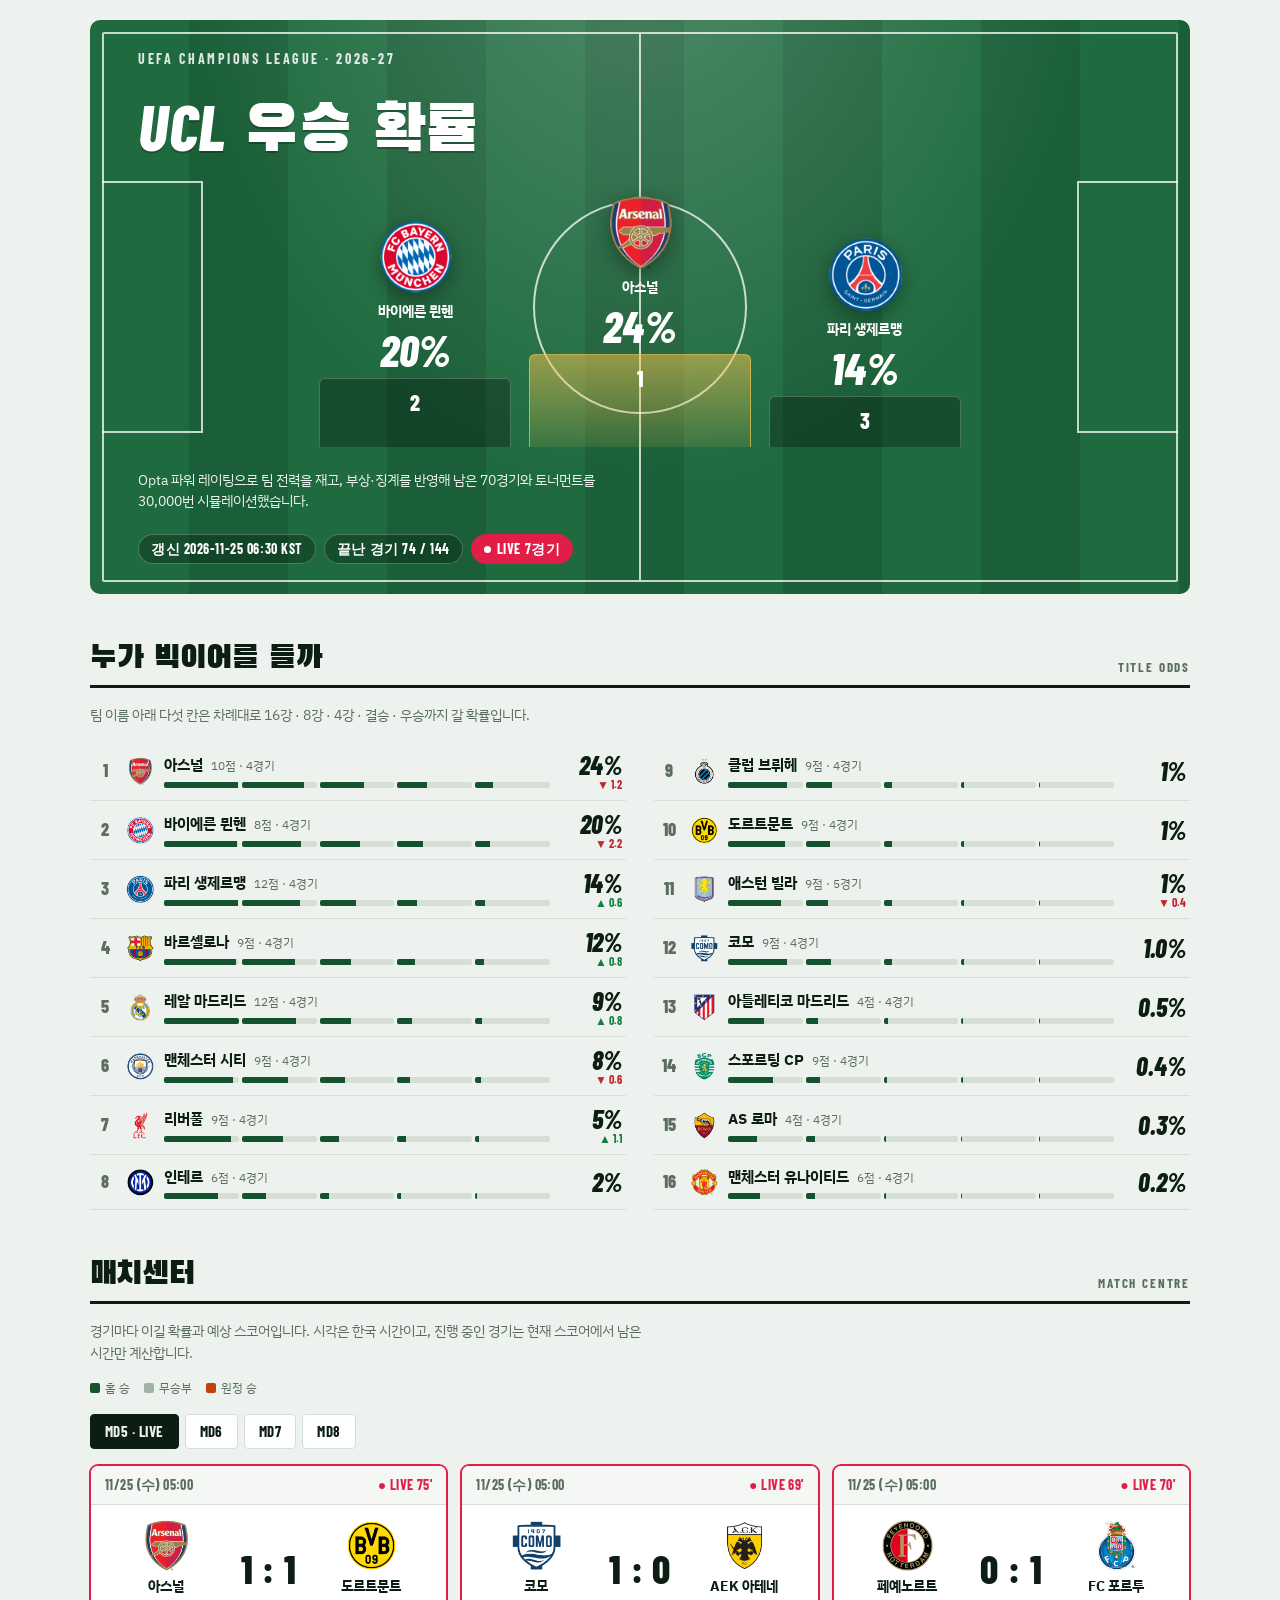
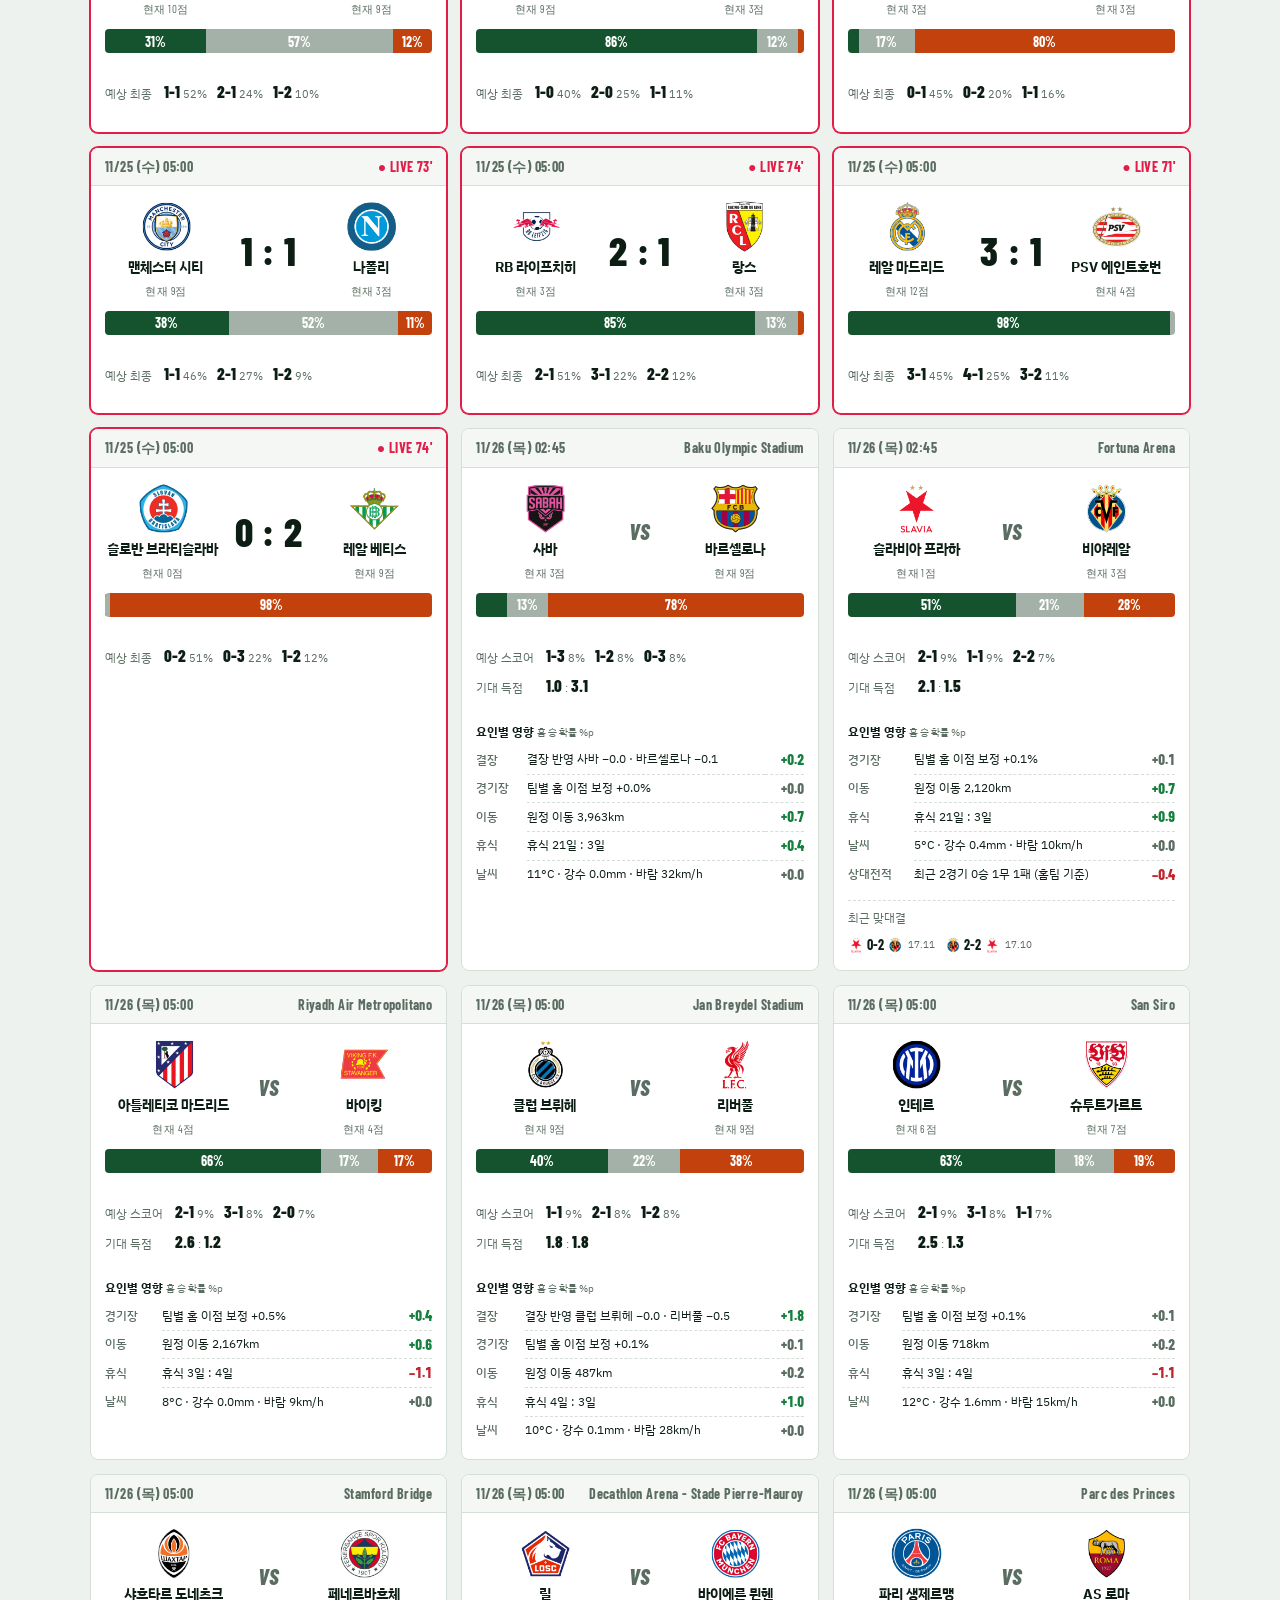
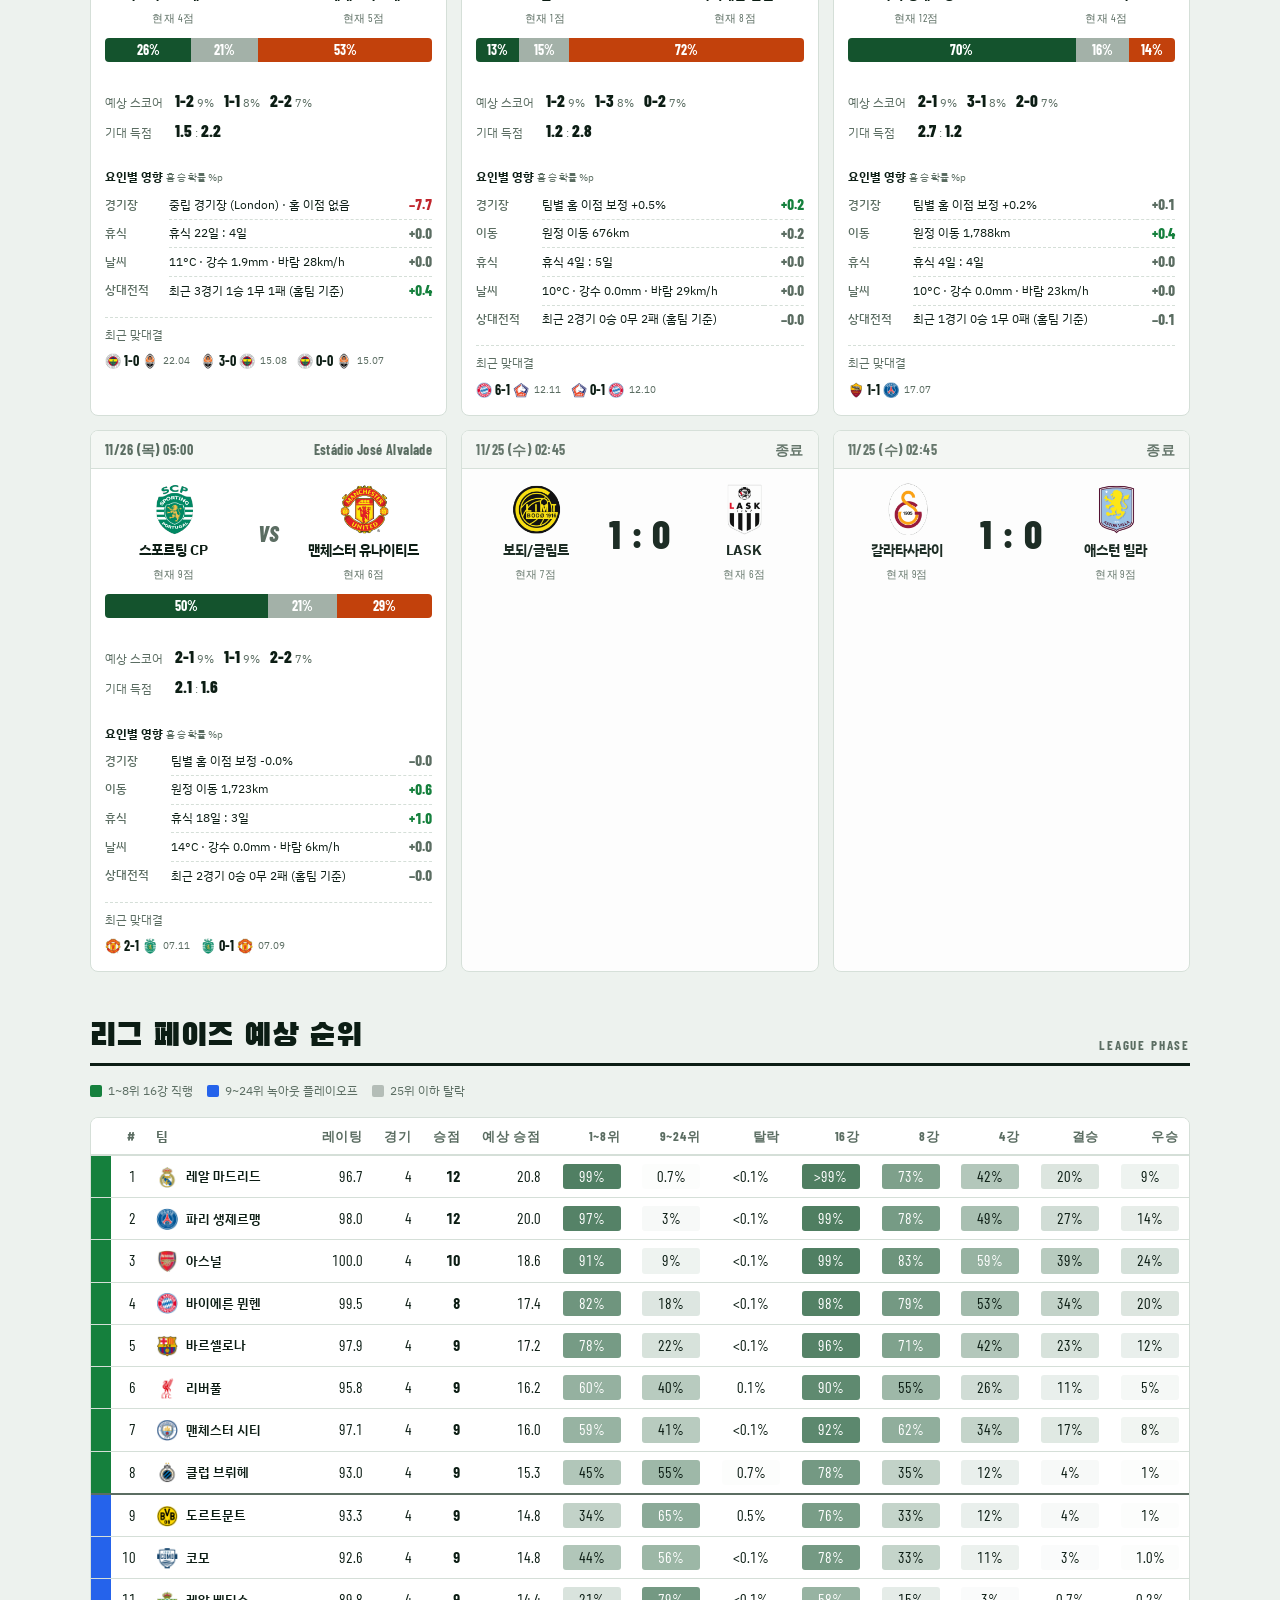
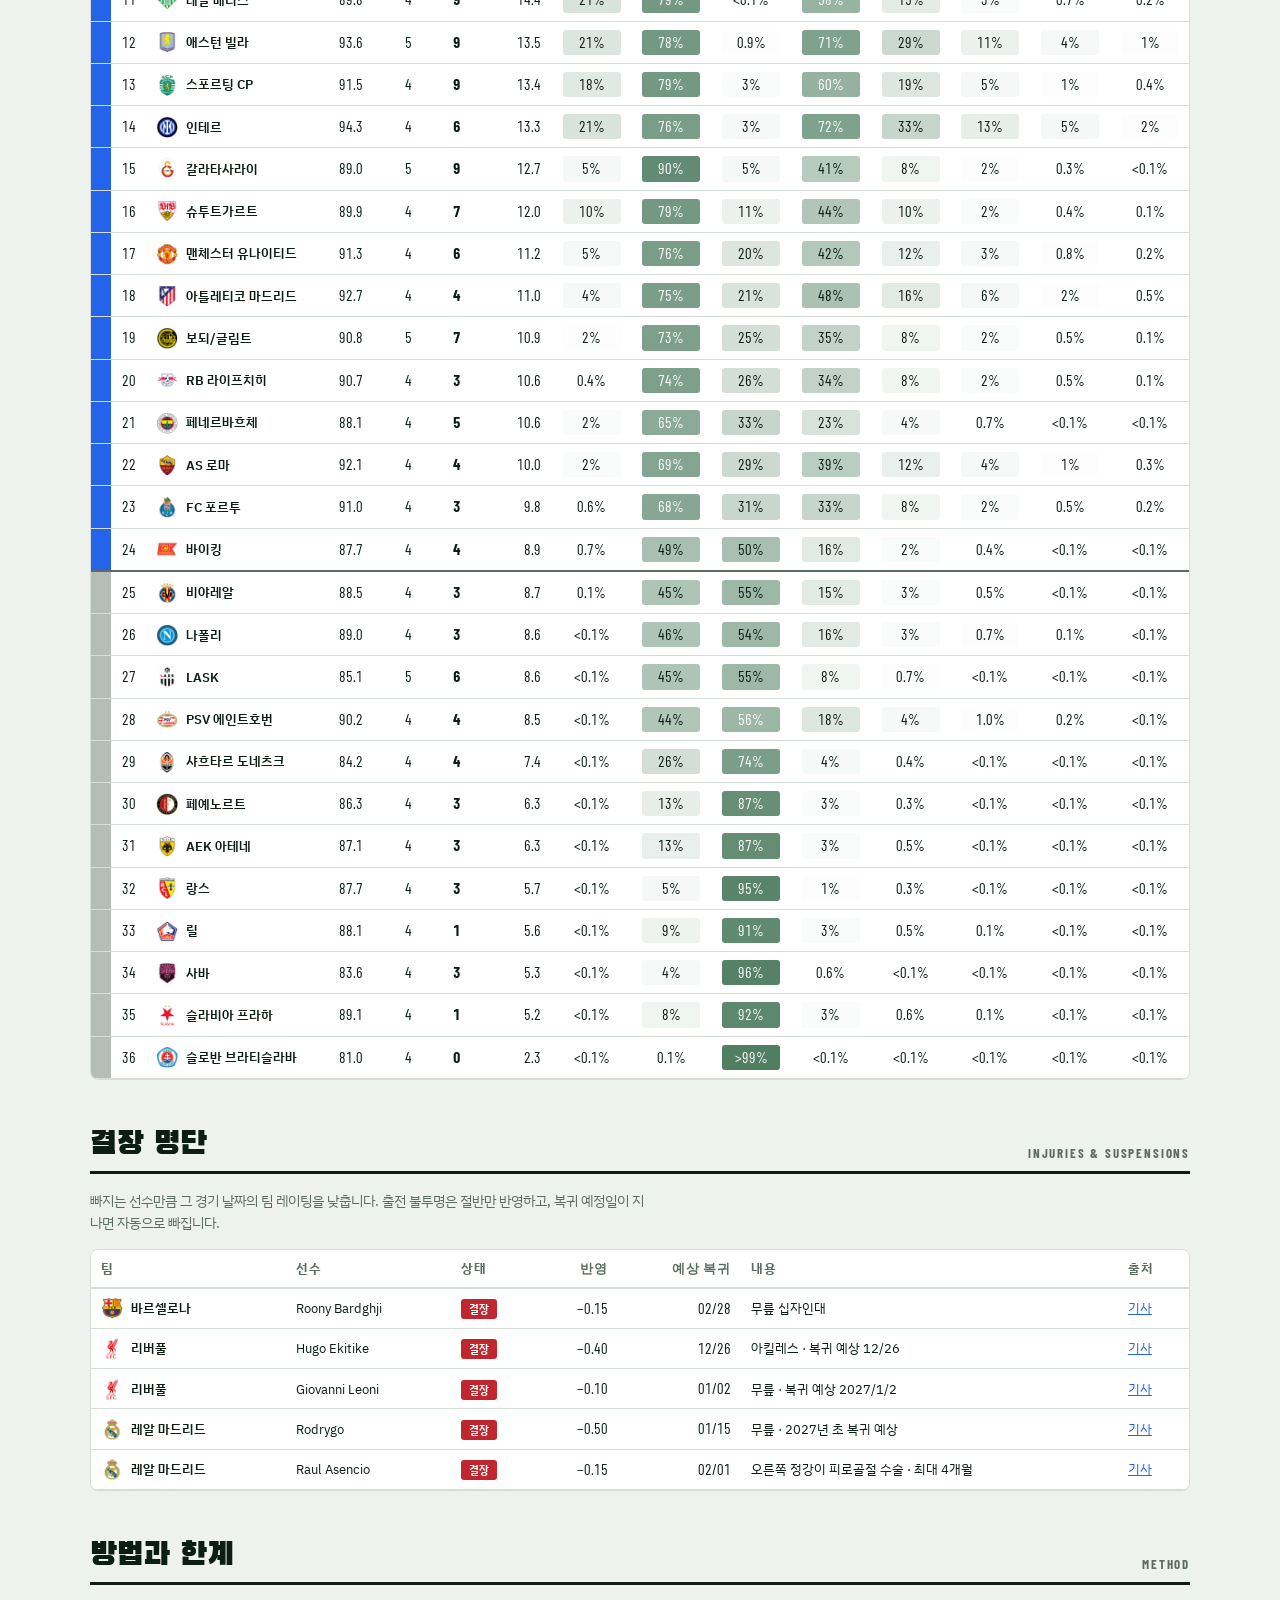
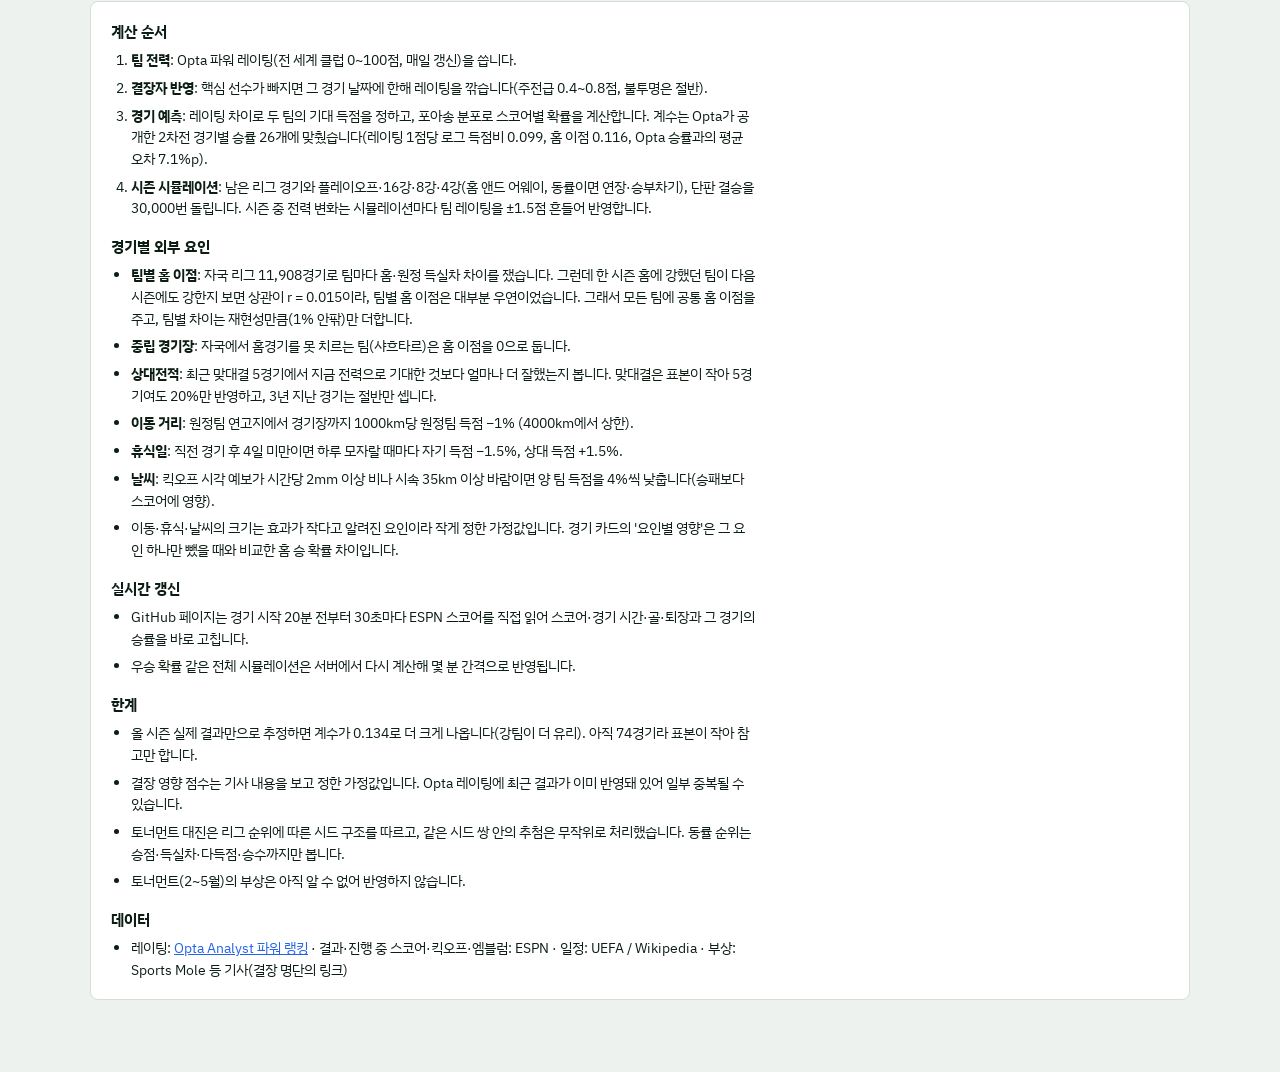
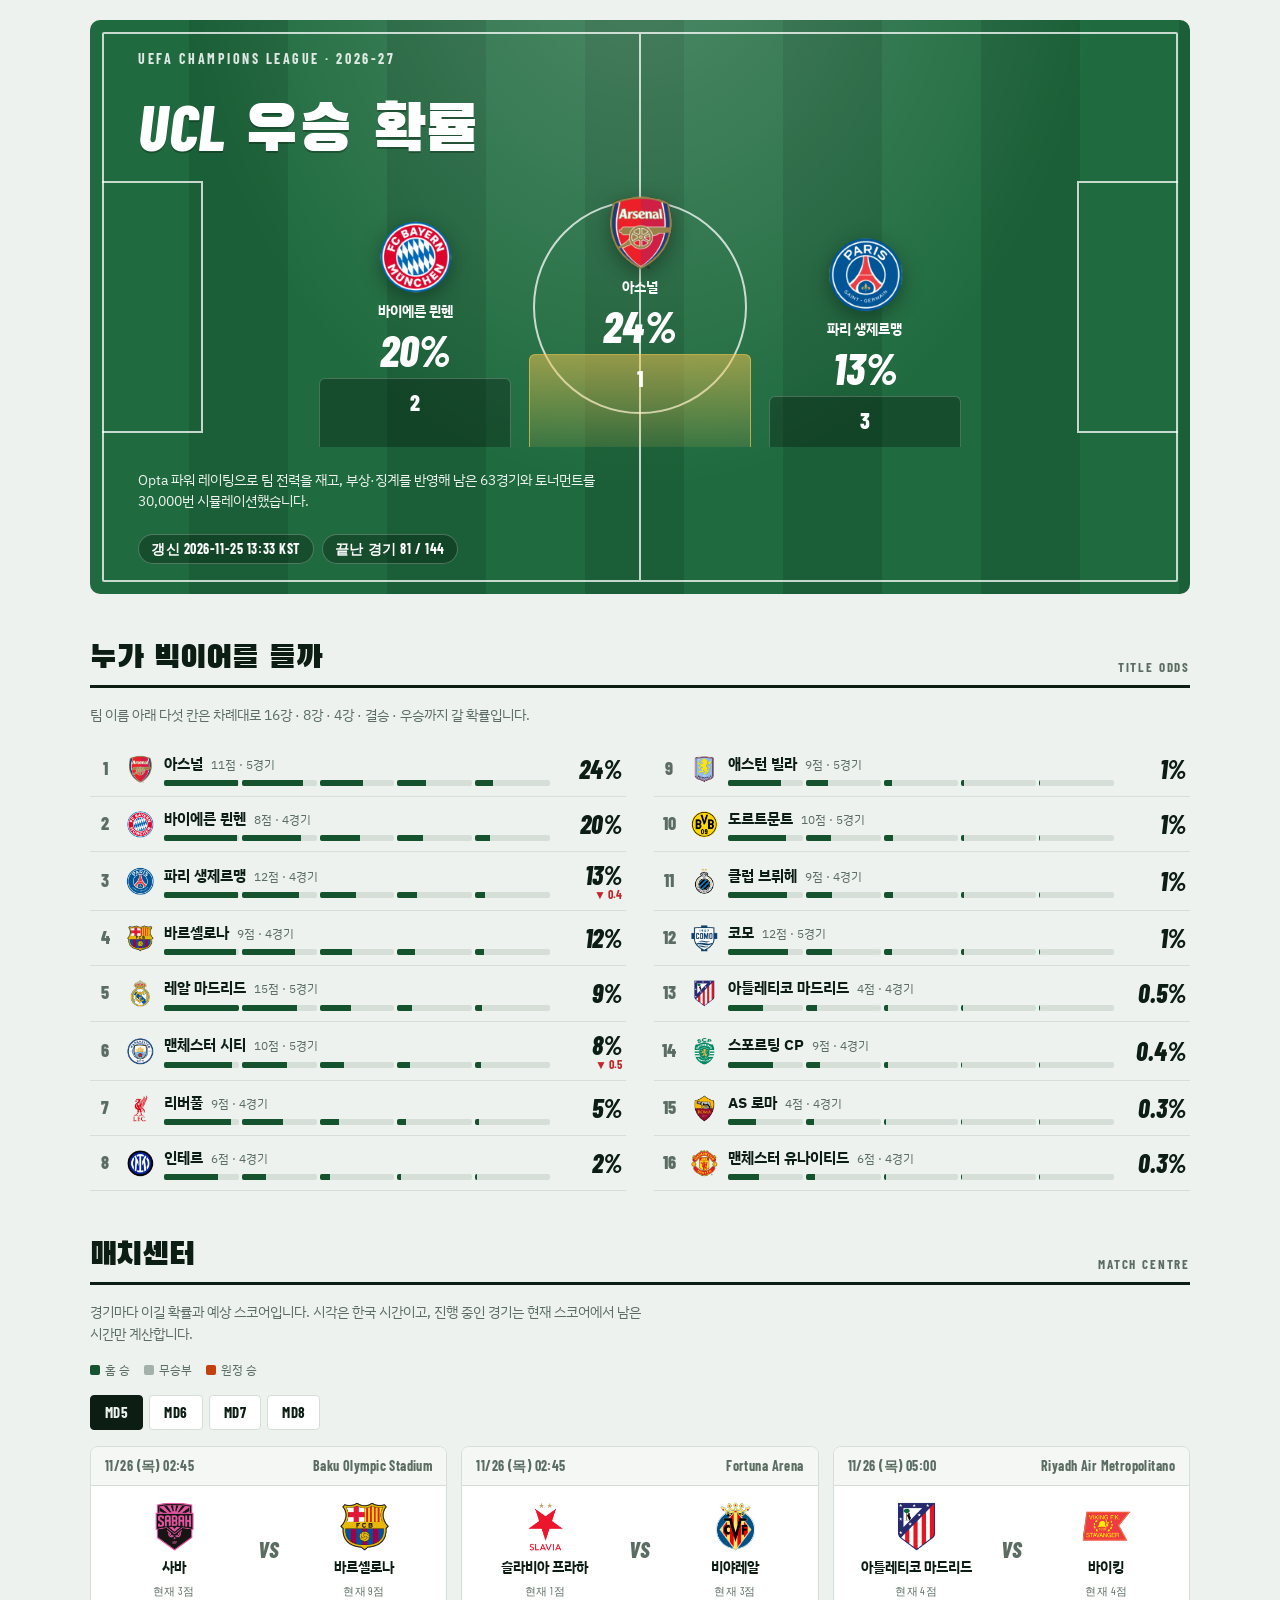
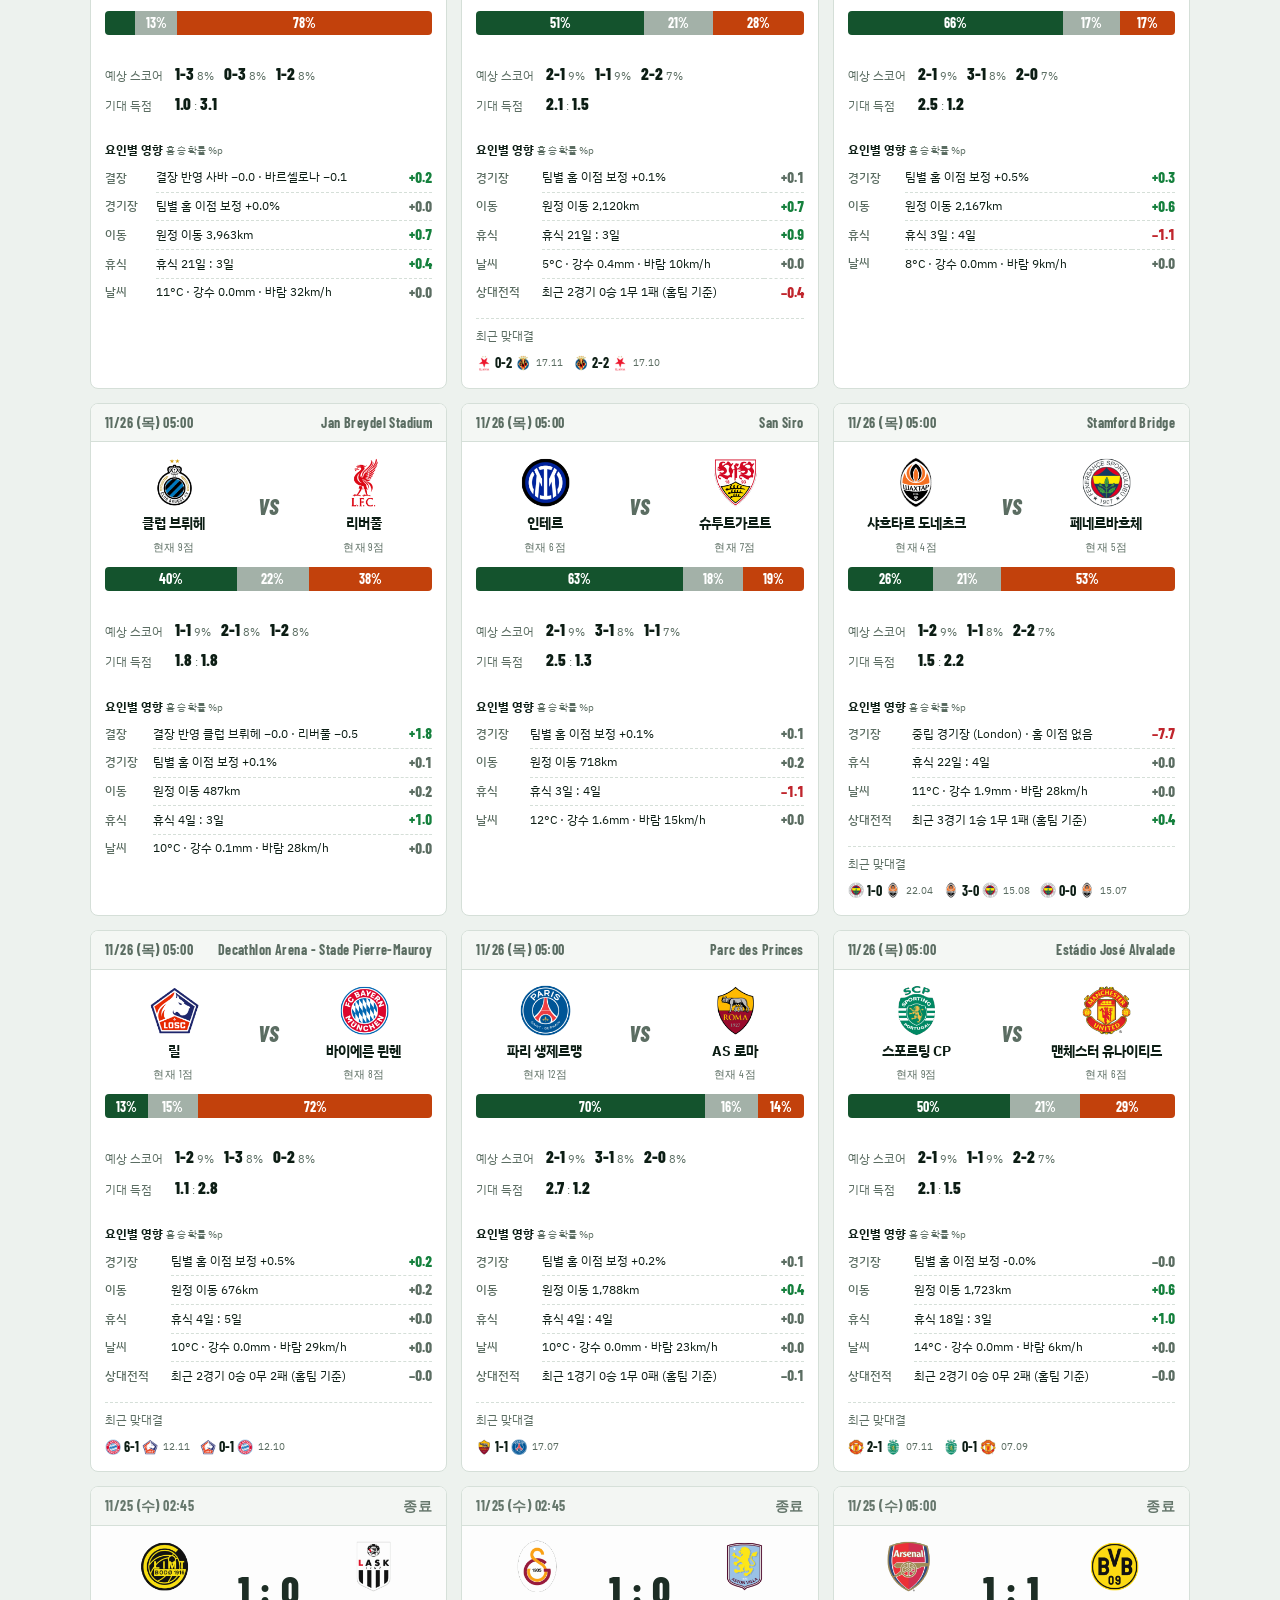
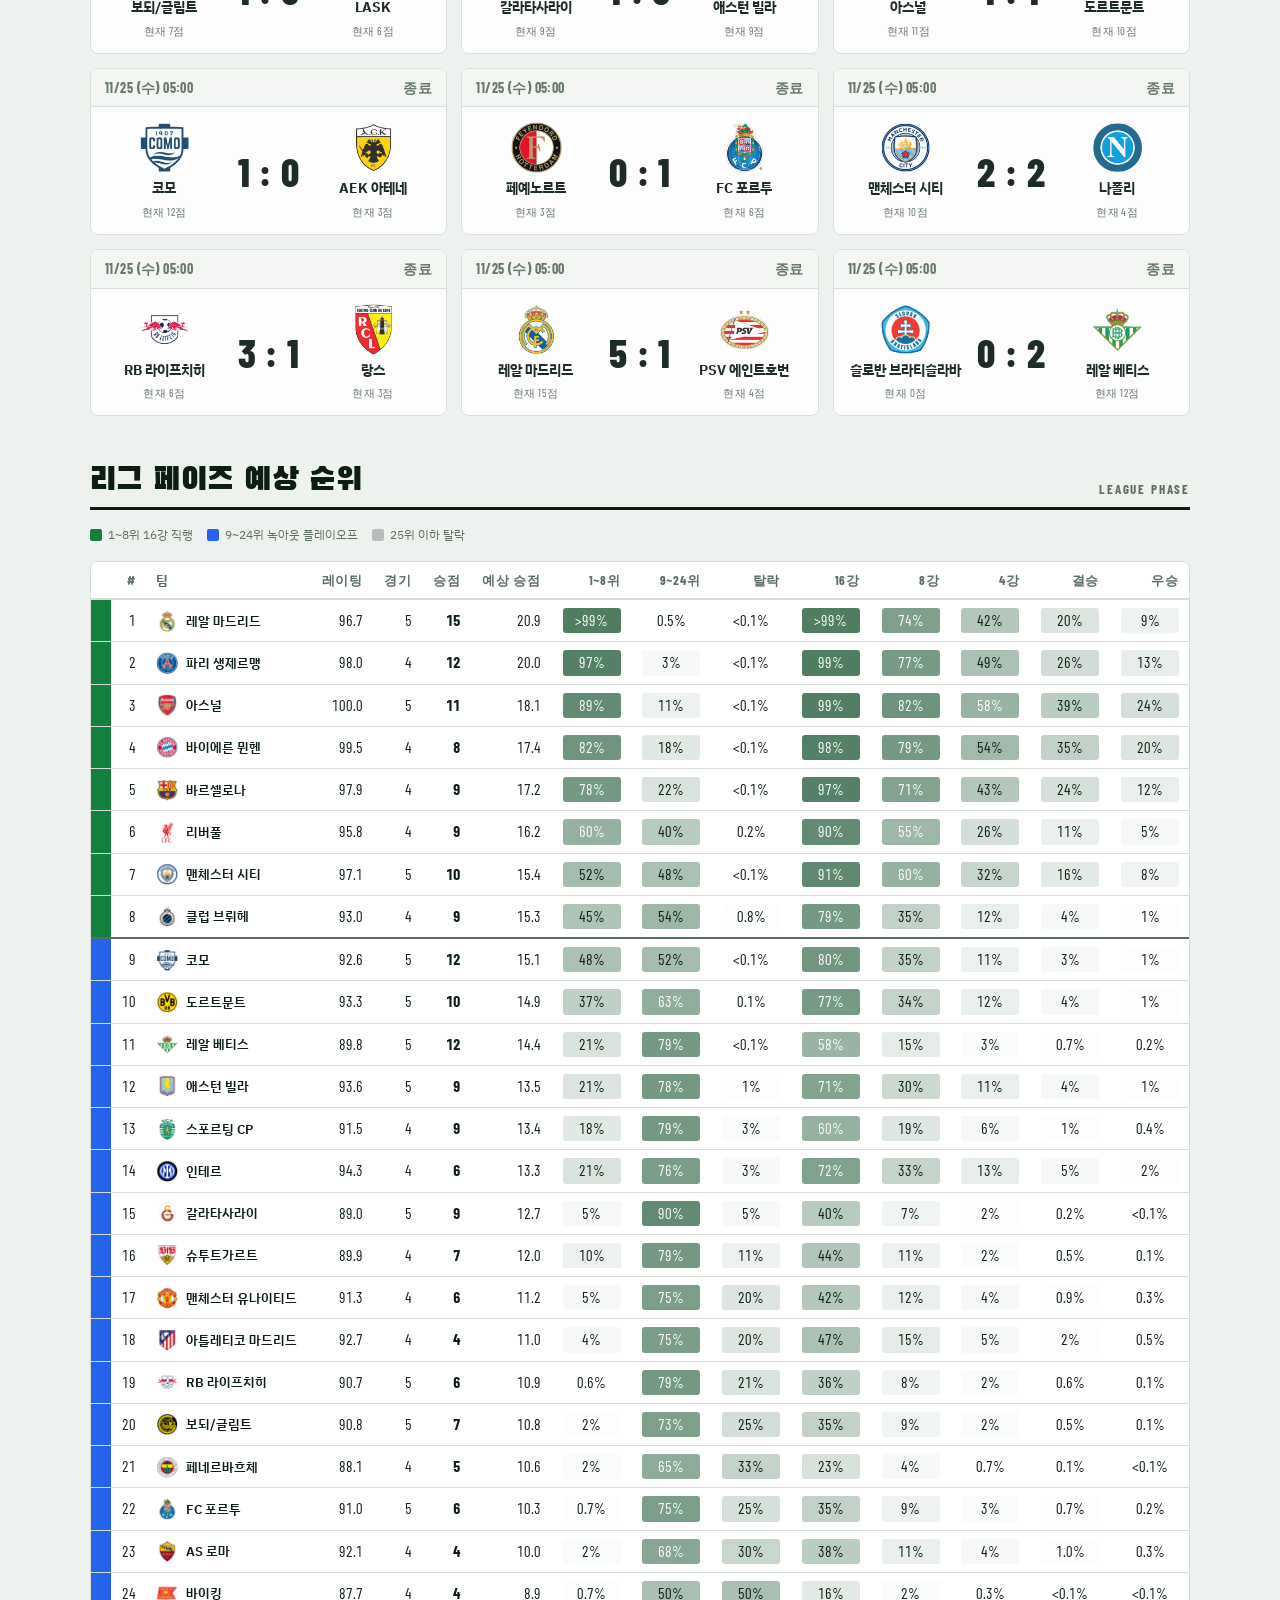
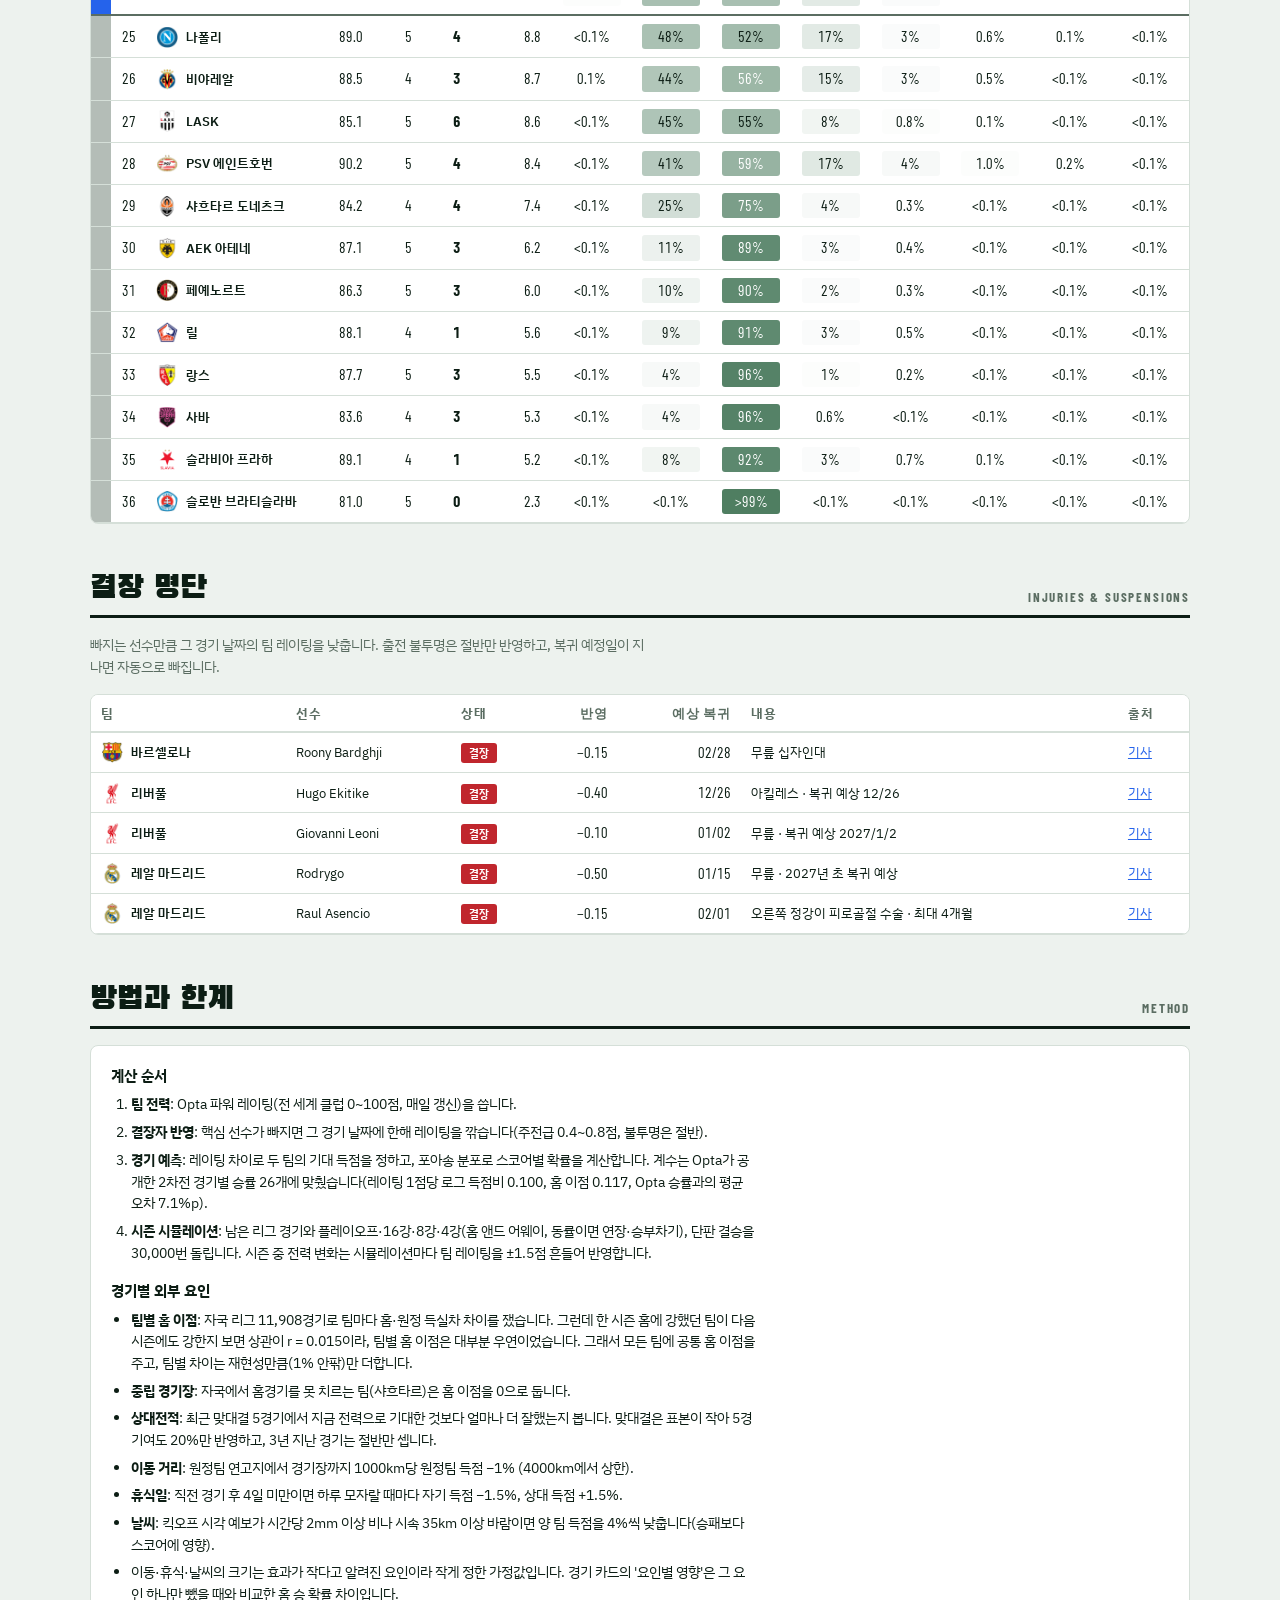
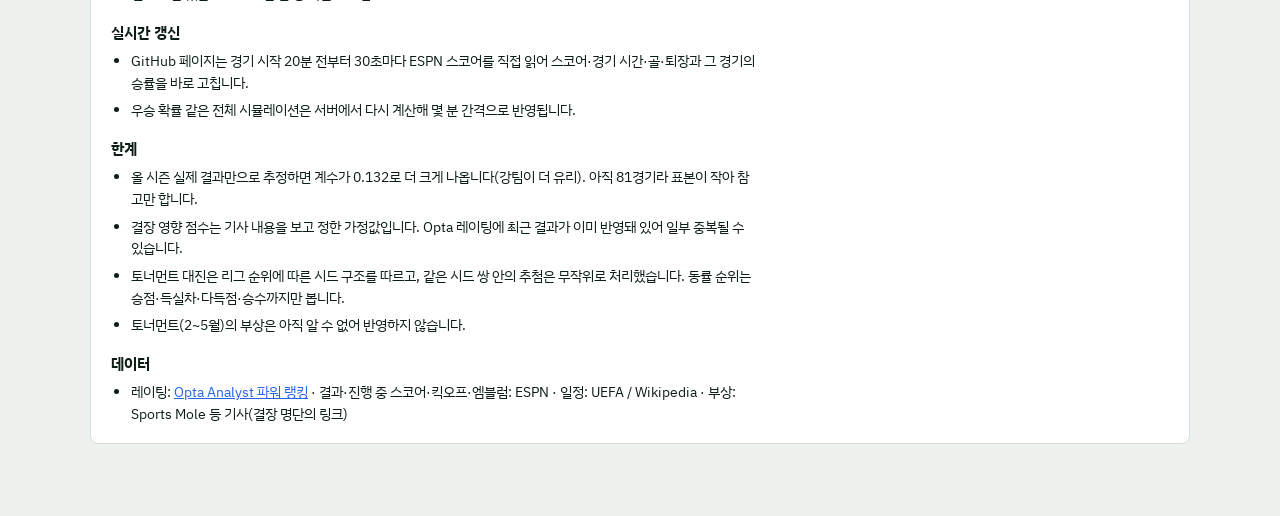
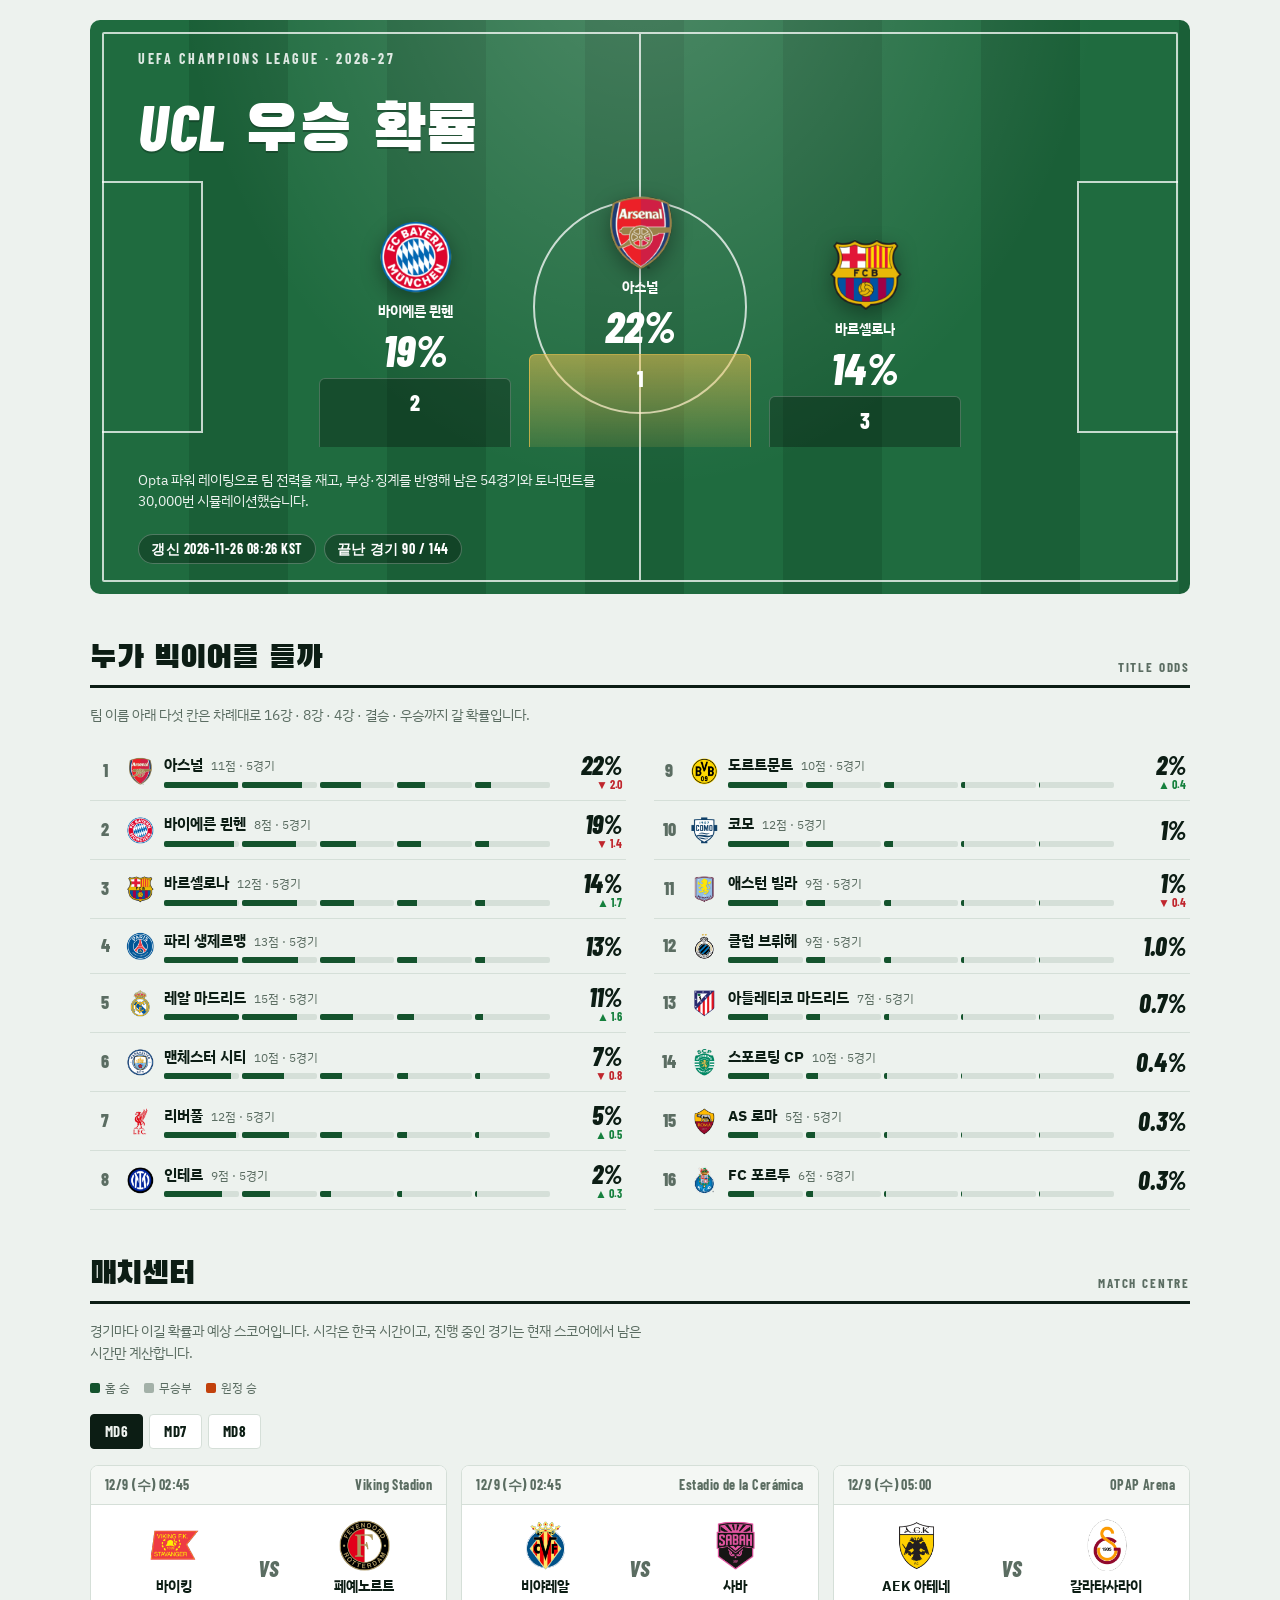
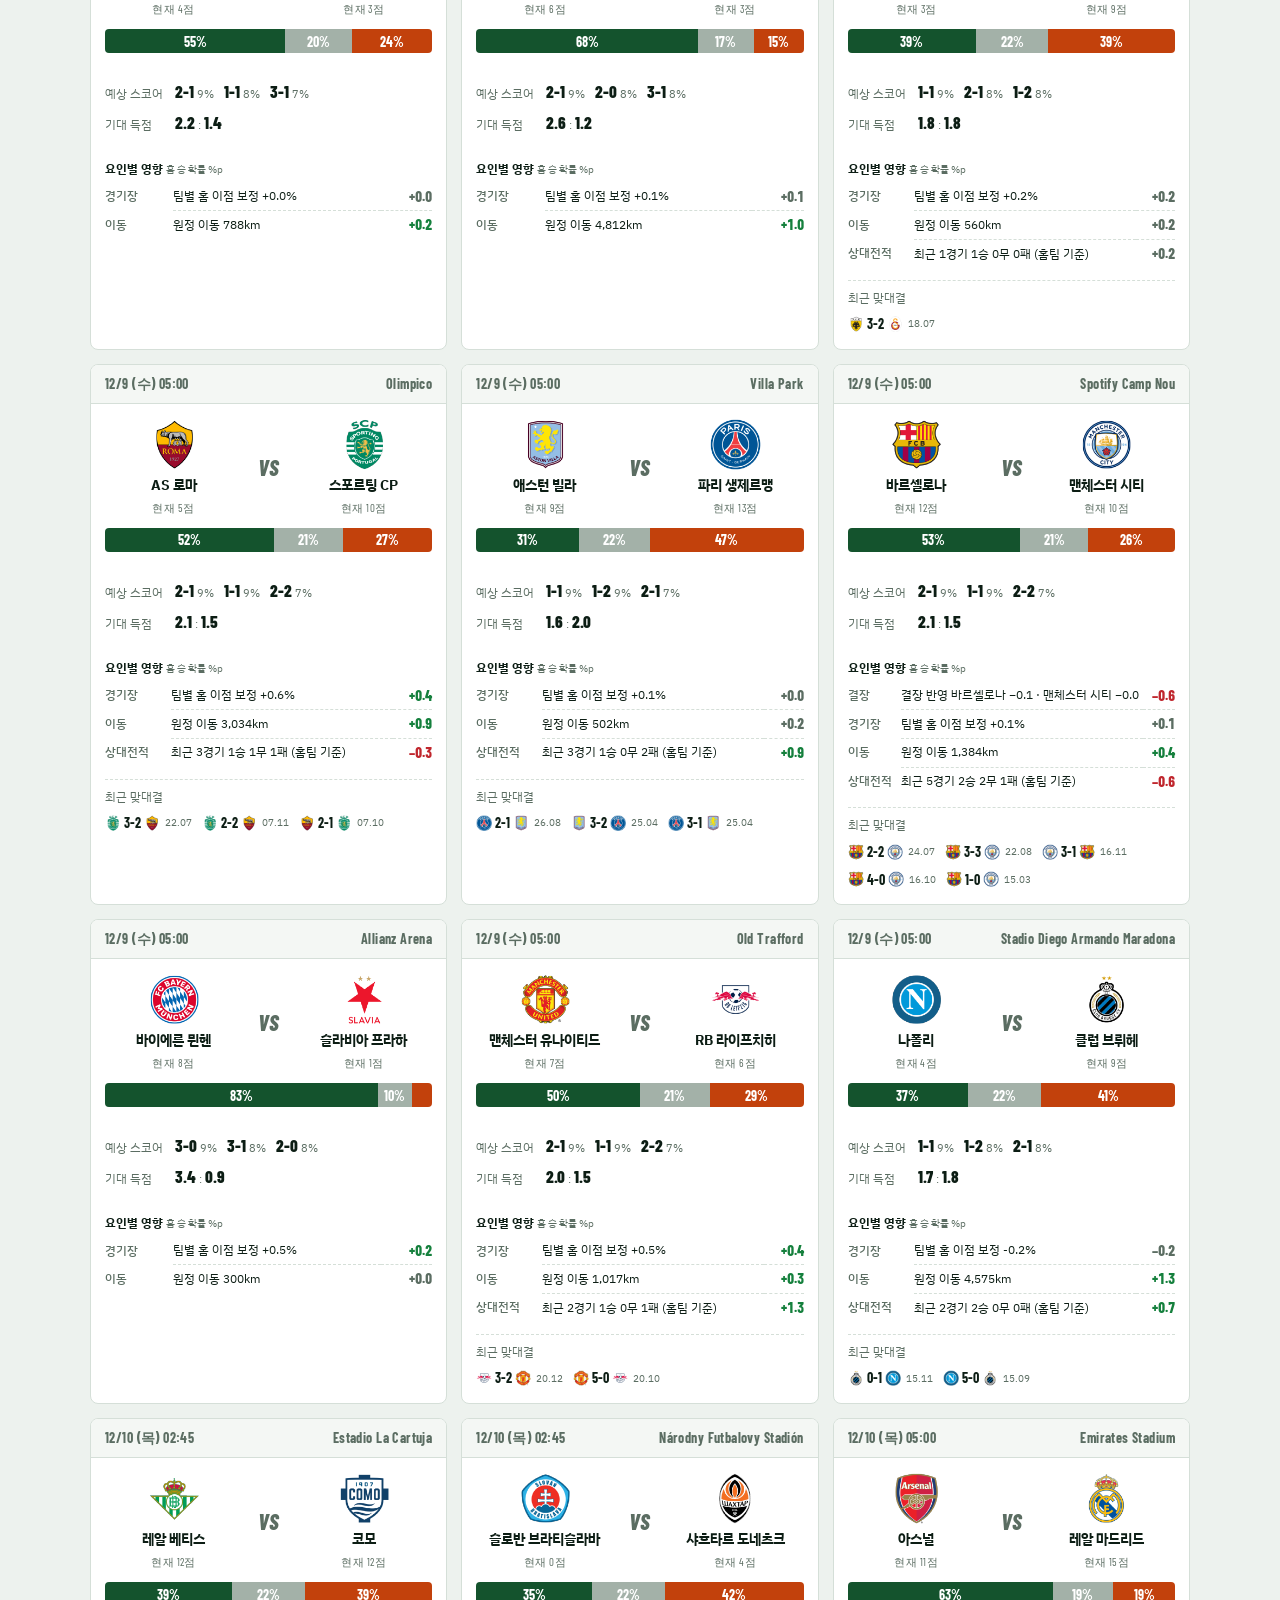
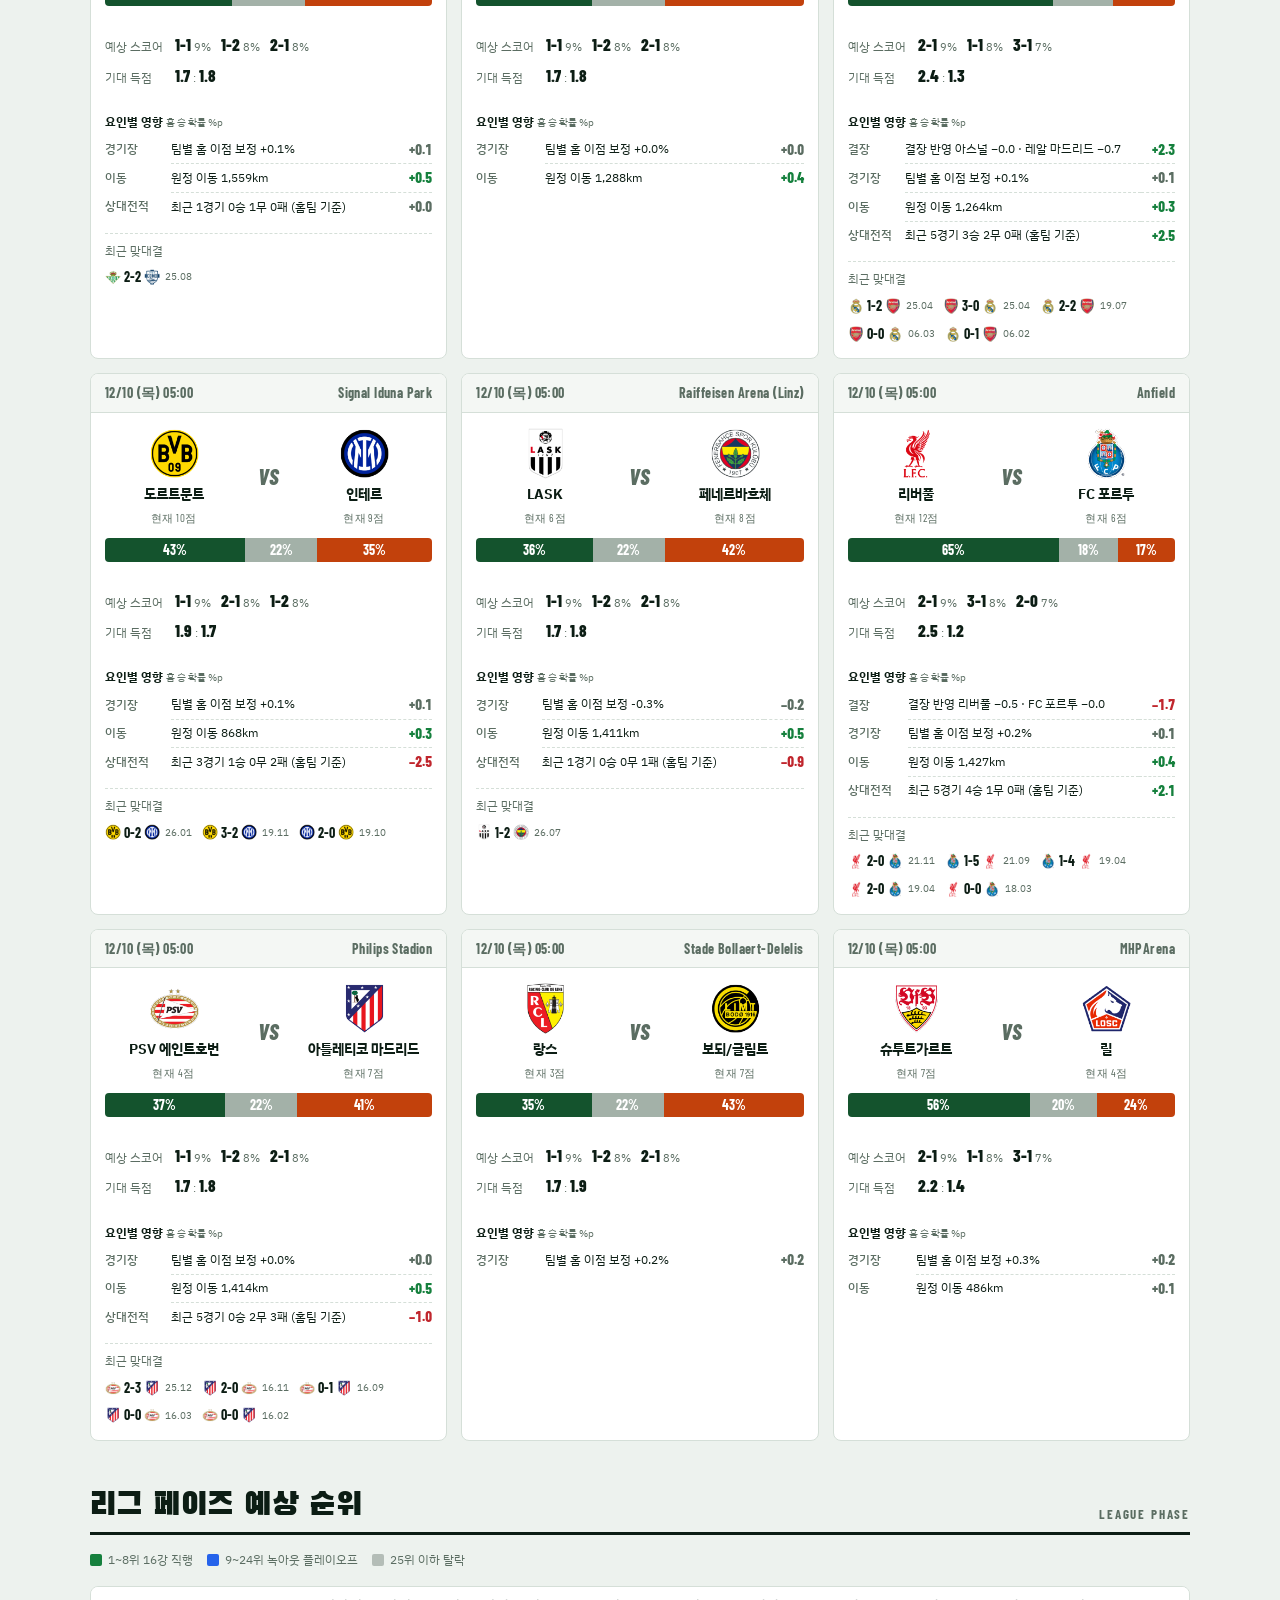
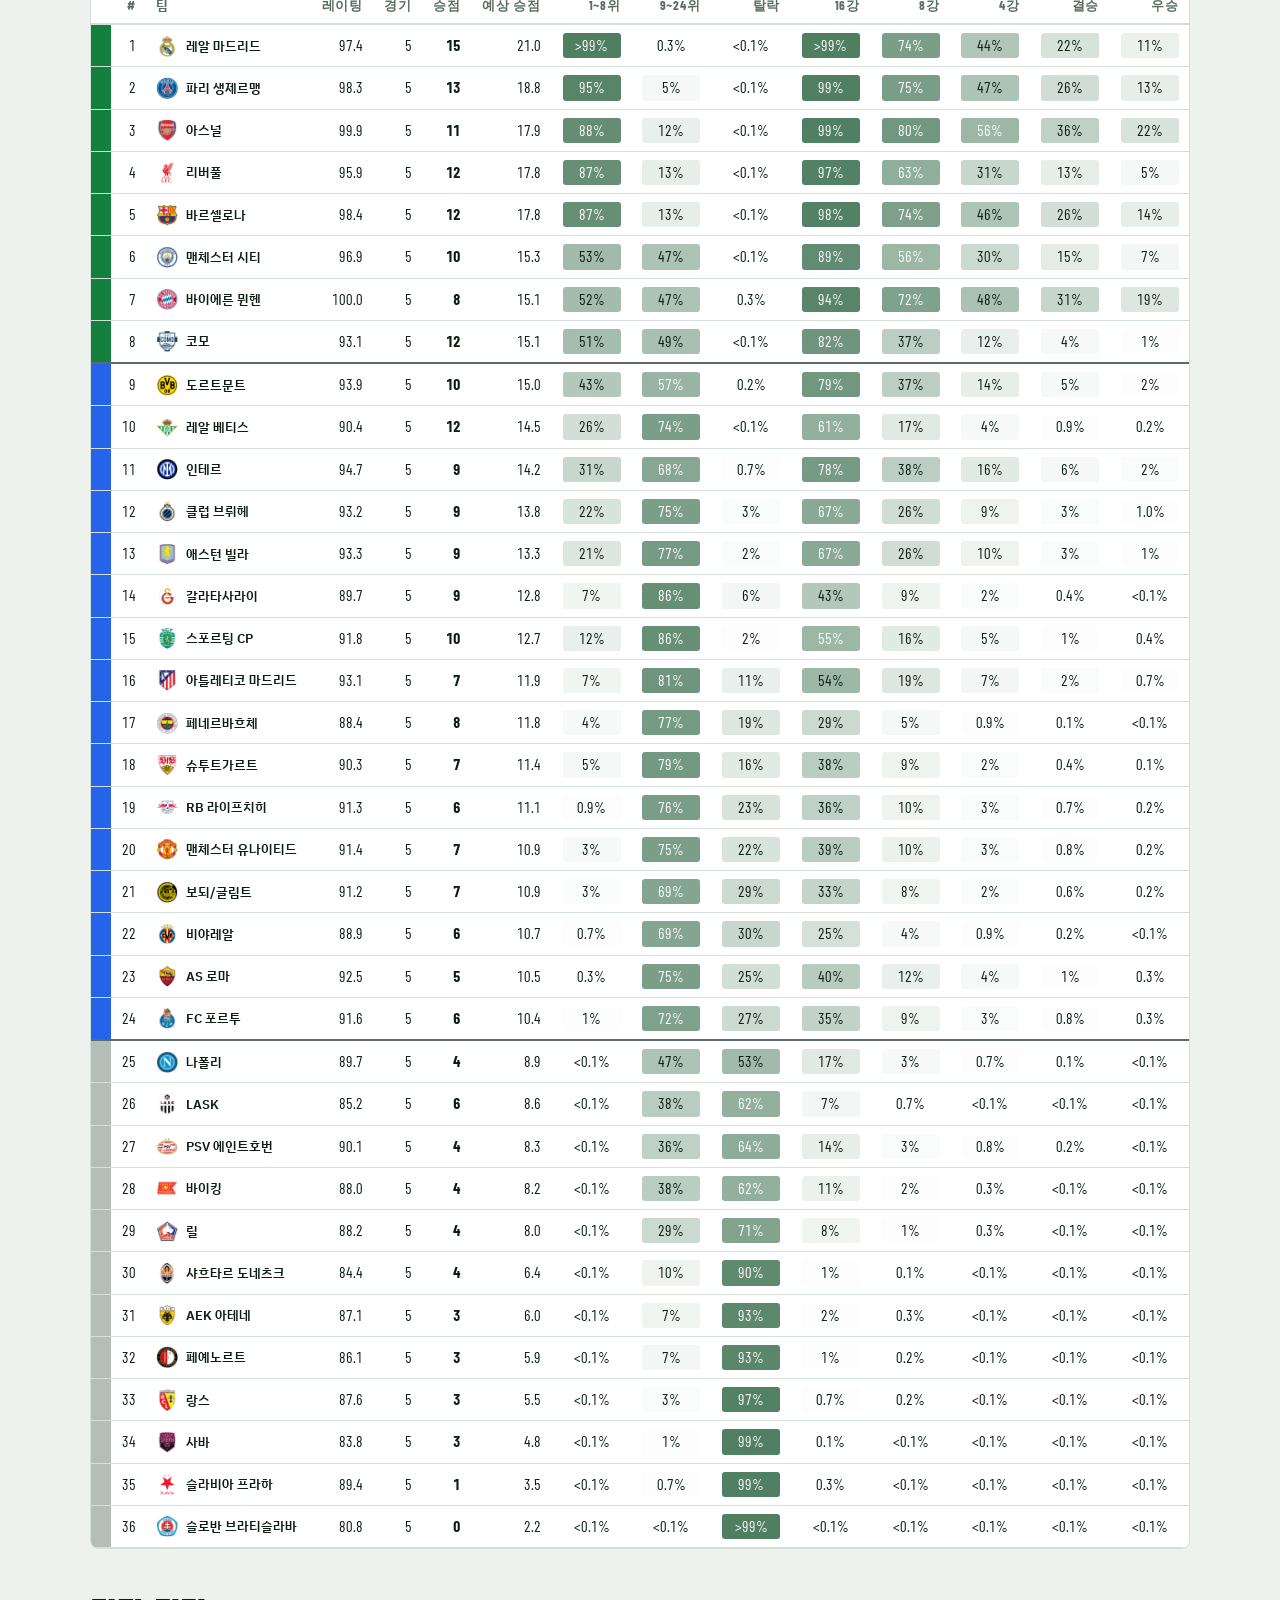
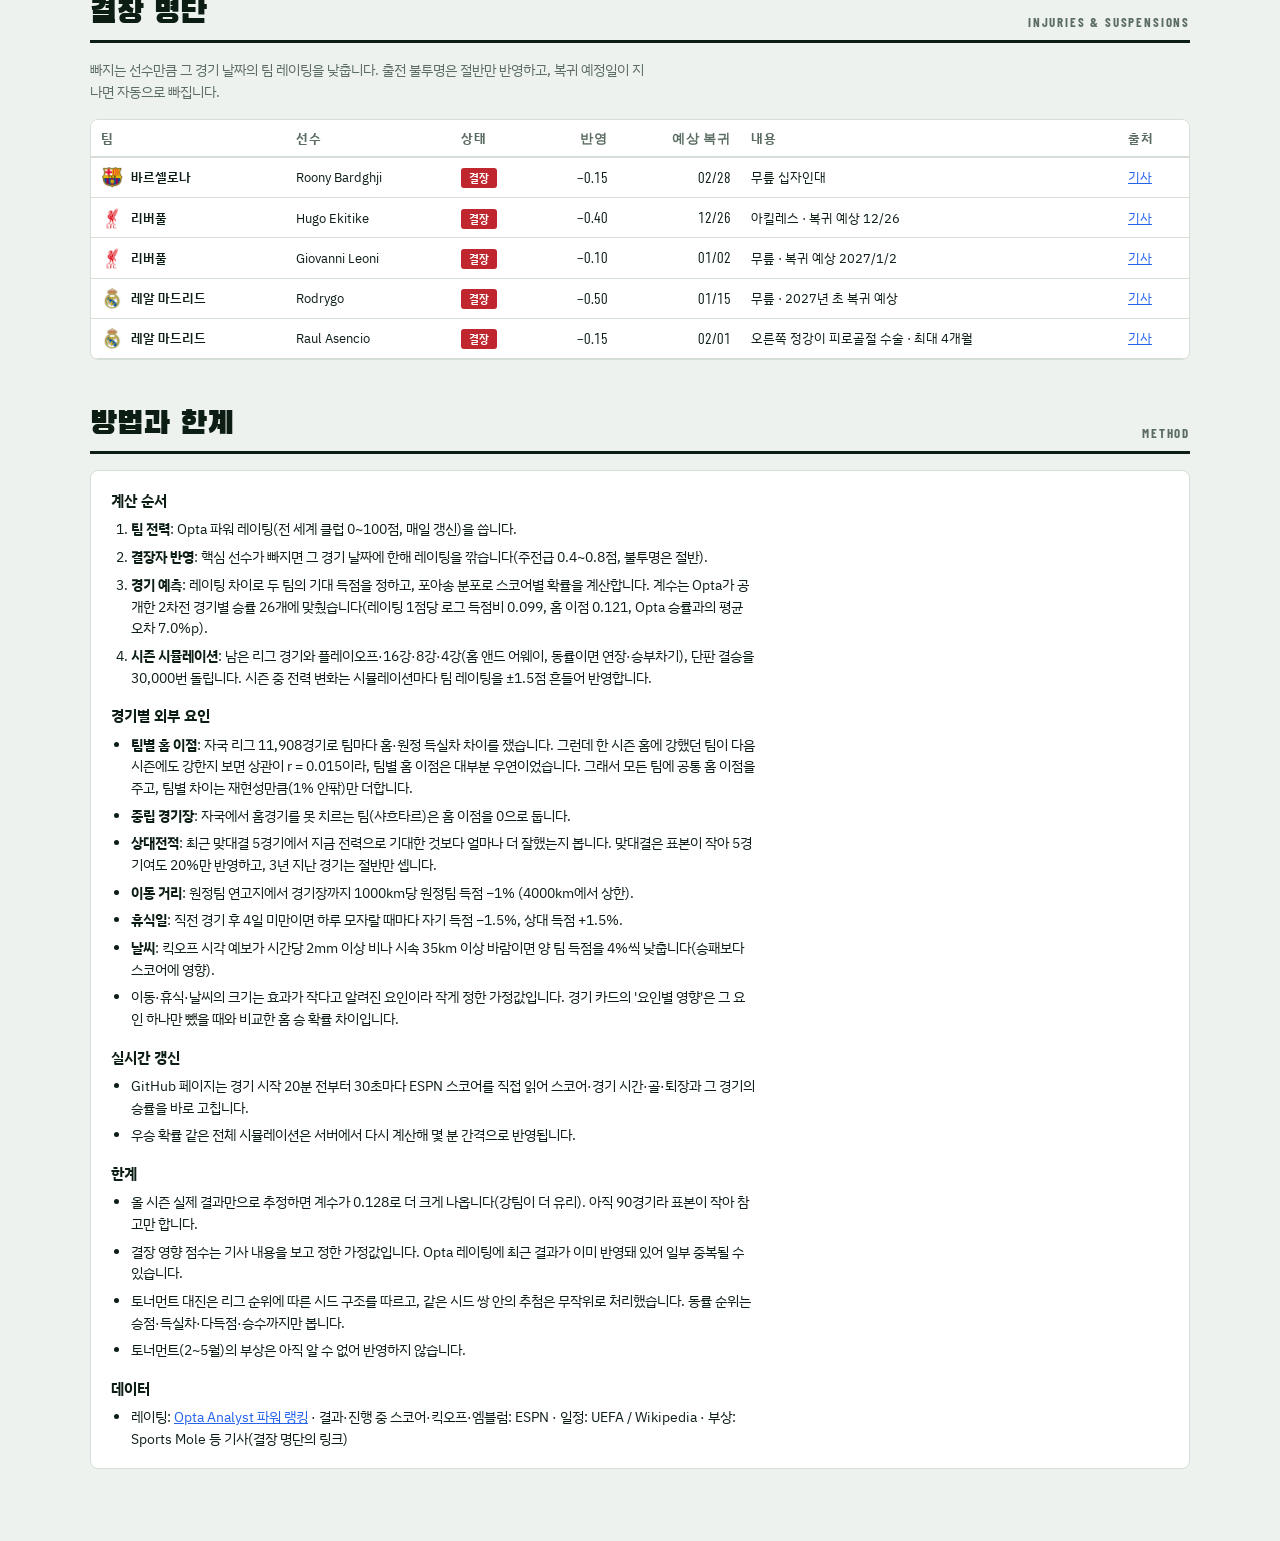
